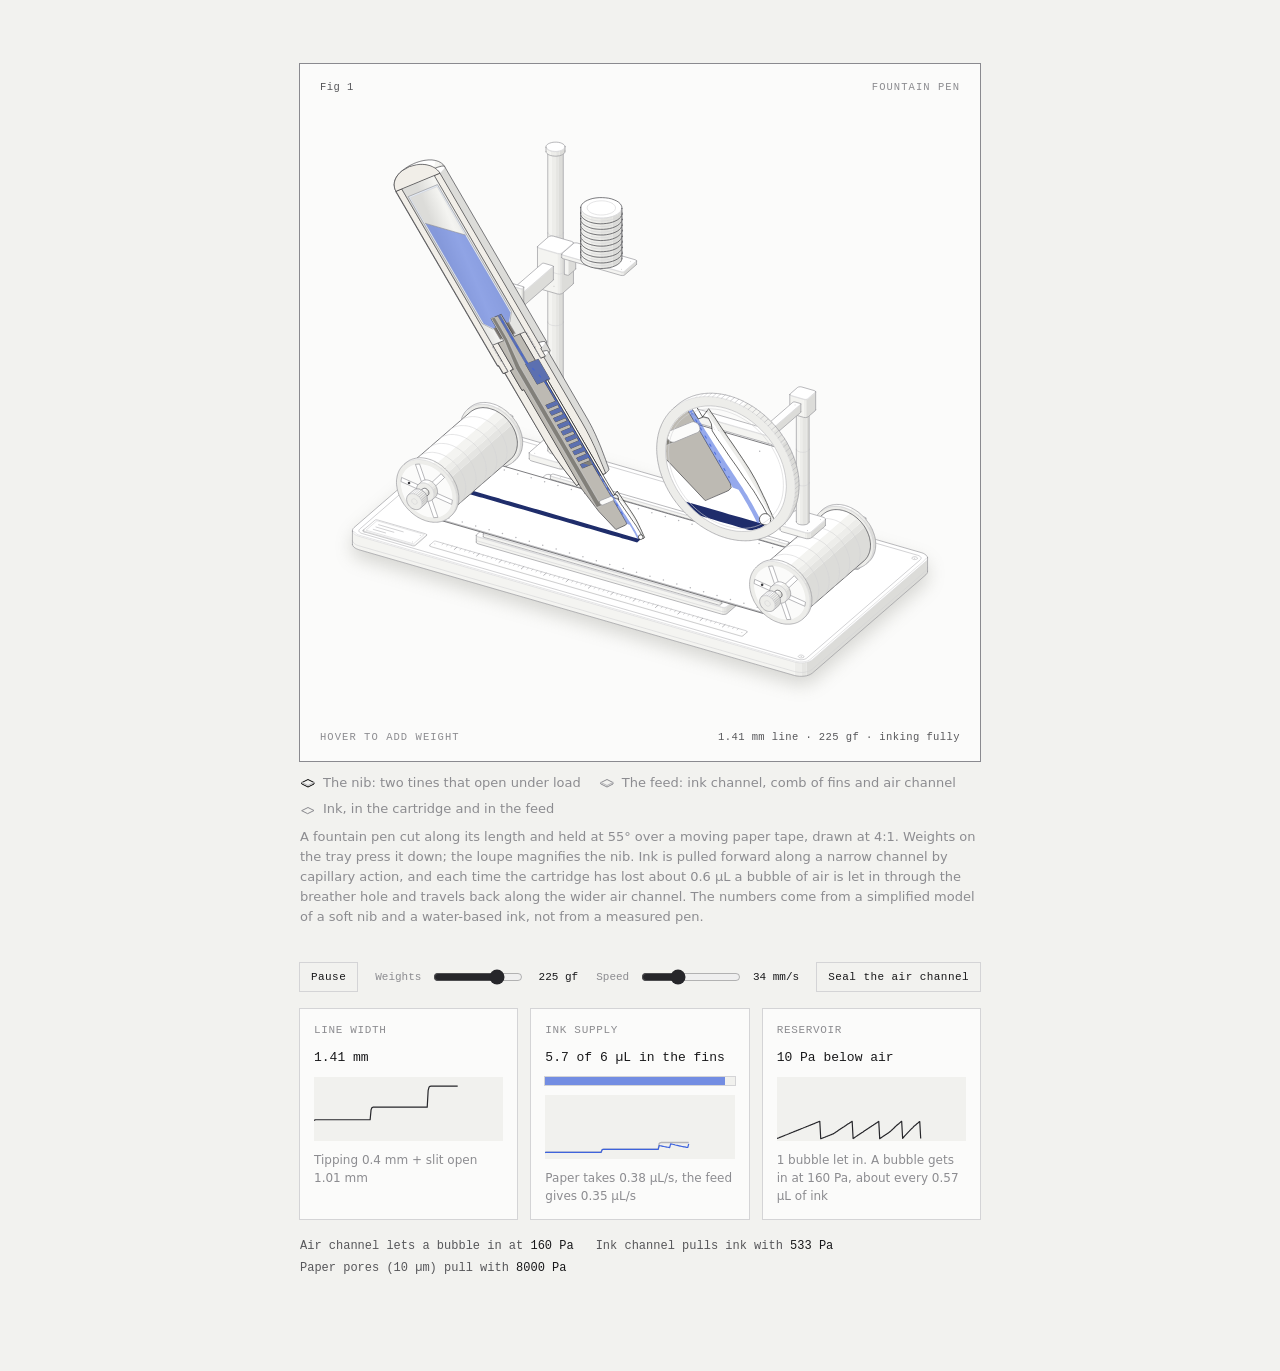
==== fountain-pen/index.html @ 14991c19 "Add fountain pen explainer A sectioned pen on a pen-testing rig: a tilted pen cut along its length w" ====
<!doctype html><html lang="en"><head><meta charset="utf-8"><meta name="viewport" content="width=device-width, initial-scale=1"><title>Fountain pen</title><style>
.iso{
  --anatomy-page:#0b0b0b;--anatomy-card:#131313;--anatomy-text:#a3a3a3;--anatomy-strong:#e6e6e6;--anatomy-muted:#6e6e6e;
  --anatomy-paper:#131313;--anatomy-face:#1b1b1b;--anatomy-top:#1c1c1c;
  --anatomy-shade-0:#0f0f0f;--anatomy-shade-1:#121212;--anatomy-shade-2:#151515;--anatomy-shade-3:#181818;
  --anatomy-lit-top:#262626;--anatomy-lit-shade:#1d1d1d;
  --anatomy-hi:#d4d4d4;--anatomy-mid:#6a6a6a;--anatomy-lo:#3e3e3e;--anatomy-faint:#2a2a2a;--anatomy-lit:#ffffff;
  --anatomy-halo:#050505;--anatomy-halo-opacity:.9;--anatomy-dot:#e6e6e6;
  --anatomy-red:#ff6b6b;--anatomy-green:#6be0a0;--anatomy-blue:#6b9bff;
  --anatomy-weight:.6px;--anatomy-ease:cubic-bezier(.32,.72,0,1);
  --anatomy-mono:ui-monospace,"SF Mono",Menlo,Consolas,monospace;
  --anatomy-lift:inset 0 1px 0 0 #ffffff0a,inset 0 0 0 1px #ffffff06,0 0 0 1px #00000026,0 1px 1px -.5px #00000014,0 3px 3px -1.5px #00000014,0 6px 6px -3px #00000014,0 12px 12px -6px #00000014;
}
.iso[data-theme="light"]{
  --anatomy-page:#f2f2ef;--anatomy-card:#fbfbfa;--anatomy-text:#57575a;--anatomy-strong:#18181a;--anatomy-muted:#8c8c90;
  --anatomy-paper:#fbfbfa;--anatomy-face:#ffffff;--anatomy-top:#ffffff;
  --anatomy-shade-0:#dcdcd9;--anatomy-shade-1:#e5e5e2;--anatomy-shade-2:#ededea;--anatomy-shade-3:#f4f4f1;
  --anatomy-lit-top:#ffffff;--anatomy-lit-shade:#eeeeeb;
  --anatomy-hi:#26262a;--anatomy-mid:#8a8a8f;--anatomy-lo:#b4b4b8;--anatomy-faint:#d4d4d6;--anatomy-lit:#000000;
  --anatomy-halo:#8a8a80;--anatomy-halo-opacity:.32;--anatomy-dot:#3a3a3e;
  --anatomy-red:#e5484d;--anatomy-green:#30a46c;--anatomy-blue:#3e63dd;
  --anatomy-lift:inset 0 1px 0 0 #ffffff,0 0 0 1px #0000000f,0 1px 1px -.5px #0000000a,0 3px 3px -1.5px #0000000a,0 6px 6px -3px #0000000a,0 12px 12px -6px #0000000a;
}
.iso-svg{display:block;width:100%;height:auto;overflow:visible}
.iso-svg path,.iso-svg circle{vector-effect:non-scaling-stroke}
.iso-fill{fill:var(--anatomy-paper);stroke:none}
.iso-solid[data-lit]>.iso-fill{fill:var(--anatomy-face)}
.iso-shade,.iso-top{stroke:none}
.iso-shade[data-shade="0"]{fill:var(--anatomy-shade-0)}
.iso-shade[data-shade="1"]{fill:var(--anatomy-shade-1)}
.iso-shade[data-shade="2"]{fill:var(--anatomy-shade-2)}
.iso-shade[data-shade="3"]{fill:var(--anatomy-shade-3)}
.iso-top{fill:var(--anatomy-top)}
.iso-solid[data-lit]>.iso-top{fill:var(--anatomy-lit-top)}
.iso-solid[data-lit]>.iso-shade{fill:var(--anatomy-lit-shade)}
.iso-solid[data-seamless]>.iso-shade,.iso-solid[data-seamless]>.iso-top{stroke-width:.4;stroke-linejoin:round}
.iso-solid[data-seamless]>.iso-shade[data-shade="0"]{stroke:var(--anatomy-shade-0)}
.iso-solid[data-seamless]>.iso-shade[data-shade="1"]{stroke:var(--anatomy-shade-1)}
.iso-solid[data-seamless]>.iso-shade[data-shade="2"]{stroke:var(--anatomy-shade-2)}
.iso-solid[data-seamless]>.iso-shade[data-shade="3"]{stroke:var(--anatomy-shade-3)}
.iso-solid[data-seamless]>.iso-top{stroke:var(--anatomy-top)}
.iso-solid[data-seamless][data-lit]>.iso-top{stroke:var(--anatomy-lit-top)}
.iso-solid[data-seamless][data-lit]>.iso-shade{stroke:var(--anatomy-lit-shade)}
.iso-solid[data-lit]>.iso-edge{stroke:var(--anatomy-lit)}
.iso-halo{fill:var(--anatomy-halo);stroke:none;filter:blur(9px);opacity:var(--anatomy-halo-opacity);transform:translateY(3px)}
.iso-line{fill:none;stroke:var(--anatomy-lo);stroke-width:var(--anatomy-weight);stroke-linecap:round;stroke-linejoin:round}
.iso-line[data-tone="hi"]{stroke:var(--anatomy-hi)}
.iso-line[data-tone="mid"]{stroke:var(--anatomy-mid)}
.iso-line[data-tone="lo"]{stroke:var(--anatomy-lo)}
.iso-line[data-tone="faint"]{stroke:var(--anatomy-faint)}
.iso-line[data-tone="lit"]{stroke:var(--anatomy-lit)}
.iso-line[data-tone="red"]{stroke:var(--anatomy-red)}
.iso-line[data-tone="green"]{stroke:var(--anatomy-green)}
.iso-line[data-tone="blue"]{stroke:var(--anatomy-blue)}
.iso-line[data-dotted]{stroke-dasharray:.01 3.5;stroke-width:1}
.iso-line[data-dashed]{stroke-dasharray:3 3}
.iso-line[data-flow]{stroke-dasharray:2 6}
.iso-wire-end{fill:var(--anatomy-paper);stroke:var(--anatomy-lo);stroke-width:var(--anatomy-weight)}
.iso-wire[data-tone="hi"] .iso-wire-end{stroke:var(--anatomy-hi)}
.iso-wire[data-tone="mid"] .iso-wire-end{stroke:var(--anatomy-mid)}
.iso-wire[data-tone="faint"] .iso-wire-end{stroke:var(--anatomy-faint)}
.iso-wire[data-tone="lit"] .iso-wire-end{stroke:var(--anatomy-lit)}
.iso-dots circle{fill:var(--anatomy-dot);stroke:none;opacity:.32}
.iso-dots[data-tone="hi"] circle{opacity:.85}
.iso-dots[data-tone="mid"] circle{opacity:.45}
.iso-dots[data-tone="lo"] circle{opacity:.22}
.iso-dots[data-tone="faint"] circle{opacity:.12}
.iso-face-text{fill:var(--anatomy-mid);font-family:var(--anatomy-mono);letter-spacing:.04em}
.iso-face-text[data-tone="hi"]{fill:var(--anatomy-hi)}
.iso-face-text[data-tone="lo"]{fill:var(--anatomy-lo)}
.iso-face-text[data-tone="faint"]{fill:var(--anatomy-faint)}
.tb-body{fill:var(--anatomy-shade-2);stroke:none}
.tb-shine{fill:var(--anatomy-top);stroke:none}
.tb-shade{fill:var(--anatomy-shade-0);stroke:none}
.tb-ring{fill:none;stroke:var(--anatomy-lo);stroke-width:.45;stroke-linecap:butt;stroke-linejoin:round}
.tb-ring[data-tone="mid"]{stroke:var(--anatomy-mid)}
.tb-ring[data-tone="faint"]{stroke:var(--anatomy-faint)}
.tb-ring[data-tone="hi"]{stroke:var(--anatomy-hi)}
@keyframes iso-flow{to{stroke-dashoffset:-32}}
@keyframes iso-pulse{0%,100%{opacity:.18}12%{opacity:1}40%{opacity:.18}}
.iso-line[data-flow]{animation:iso-flow 1600ms linear infinite}
.iso-dots circle[data-pulse]{animation:iso-pulse 1600ms steps(1,end) infinite;animation-delay:var(--pulse-at,0ms)}
.iso-figure{margin:32px 0 36px}
.iso-plate{position:relative;padding:52px 24px;border-radius:0;background:var(--anatomy-card);box-shadow:0 0 0 1px var(--anatomy-mid);--anatomy-paper:var(--anatomy-card)}
.iso-plate-corners{position:absolute;inset:18px 20px;pointer-events:none}
.iso-plate-corner{position:absolute;color:var(--anatomy-muted);font-family:var(--anatomy-mono);font-size:10.5px;line-height:1;letter-spacing:.04em;white-space:nowrap}
.iso-plate-corner[data-corner="fig"]{top:0;left:0;color:var(--anatomy-text)}
.iso-plate-corner[data-corner="title"]{top:0;right:0;text-transform:uppercase;letter-spacing:.1em}
.iso-plate-corner[data-corner="hint"]{bottom:0;left:0;text-transform:uppercase;letter-spacing:.1em}
.iso-plate-corner[data-corner="readout"]{right:0;bottom:0;color:var(--anatomy-text);font-variant-numeric:tabular-nums}
.iso-plate .iso-svg{margin:0 auto}
.iso-legend{display:grid;gap:8px;margin-top:12px;color:var(--anatomy-muted);font-size:13px;line-height:1.55}
.iso-keys{display:flex;flex-wrap:wrap;gap:6px 18px}
.iso-key{display:inline-flex;align-items:center;gap:7px}
.iso-swatch{width:16px;height:10px;flex:none;overflow:visible}
.iso-swatch path{fill:none;stroke:var(--anatomy-hi);stroke-width:1;vector-effect:non-scaling-stroke;stroke-linejoin:round;stroke-linecap:round}
.iso-swatch[data-mark="raised"] path,.iso-swatch[data-mark="flat"] path{stroke:var(--anatomy-mid)}
.iso-swatch[data-mark="lit"] path{stroke:var(--anatomy-lit)}
.iso-swatch[data-mark="dim"] path{stroke:var(--anatomy-lo)}
.iso-swatch[data-mark="dotted"] path{stroke-dasharray:.01 3;stroke-width:1.4}
.iso-swatch[data-mark="dashed"] path{stroke-dasharray:3 2.5}
.iso-swatch[data-mark="red"] path{stroke:var(--anatomy-red)}
.iso-swatch[data-mark="green"] path{stroke:var(--anatomy-green)}
.iso-swatch[data-mark="blue"] path{stroke:var(--anatomy-blue)}
.iso-swatch-crease{stroke:var(--anatomy-lo)!important}
@media (max-width:560px){.iso-plate{padding:48px 12px 70px}.iso-plate-corner[data-corner="hint"]{bottom:18px}}
@media (prefers-reduced-motion:reduce){.iso-line[data-flow],.iso-dots circle[data-pulse]{animation:none}}

*{box-sizing:border-box}
html{color-scheme:dark}
body[data-theme="light"]{color-scheme:light}
body{margin:0;background:var(--anatomy-page);color:var(--anatomy-text);font:14px/1.6 ui-sans-serif,system-ui,-apple-system,"Segoe UI",sans-serif;-webkit-font-smoothing:antialiased}
.iso-page{width:min(680px,100% - 32px);margin:64px auto 96px}
</style></head><body class="iso" data-theme="light"><script>(()=>{const mq=matchMedia("(prefers-color-scheme: dark)");const set=()=>{document.body.dataset.theme=mq.matches?"dark":"light";document.documentElement.style.colorScheme=mq.matches?"dark":"light";};set();mq.addEventListener("change",set);})()</script><main class="iso-page"><style>.iso{
  --fp-resin:#2b2b2e;--fp-feed:#3c3c40;--fp-nib:#1b1b1b;--fp-void:#09090a;--fp-cart:#222830;--fp-plug:#0d0d0e;
  --fp-ink:#6b9bff;--fp-trace:#c3d3ff;--fp-ink-a:.5;--fp-paper:#1d1d1f;--fp-chart-bg:#0d0d0e;
}
.iso[data-theme="light"]{
  --fp-resin:#f1eee8;--fp-feed:#bdbab3;--fp-nib:#ffffff;--fp-void:#82807a;--fp-cart:#e3eaf4;--fp-plug:#7a756e;
  --fp-ink:#3e63dd;--fp-trace:#1f2d6b;--fp-ink-a:.55;--fp-paper:#ffffff;--fp-chart-bg:#f1f1ee;
}
.fp-cut{stroke:none}
.fp-resin{fill:var(--fp-resin)}
.fp-feed{fill:var(--fp-feed)}
.fp-nib{fill:var(--fp-nib)}
.fp-void{fill:var(--fp-void)}
.fp-cart{fill:var(--fp-cart)}
.fp-plug{fill:var(--fp-plug)}
.fp-wall{fill:url(#fp-wall);stroke:none}
.fp-ink{fill:var(--fp-ink);fill-opacity:var(--fp-ink-a);stroke:none}
.fp-stage{outline:none;touch-action:pan-y}
.fp-stage:focus-visible{outline:1px solid var(--anatomy-muted);outline-offset:6px}
.fp-paper>.iso-fill{fill:var(--fp-paper)}
.fp-glass{fill:var(--anatomy-paper)}
.fp-tine{stroke:none}
.fp-tine[data-t="3"]{fill:var(--anatomy-lit-top)}
.fp-tine[data-t="2"]{fill:var(--anatomy-top)}
.fp-tine[data-t="1"]{fill:var(--anatomy-shade-2)}
.fp-tine[data-t="0"]{fill:var(--anatomy-shade-1)}
.fp-tip{fill:var(--fp-nib);stroke:var(--anatomy-lit);stroke-width:var(--anatomy-weight)}
.fp-bubble{fill:var(--anatomy-paper);stroke:var(--anatomy-mid);stroke-width:.6;transition:none}
.fp-flow{fill:none;stroke:var(--fp-ink);stroke-width:1.1;stroke-dasharray:2.4 7;stroke-linecap:round;stroke-linejoin:round;opacity:0}
.fp-trace{fill:var(--fp-trace);stroke:none}
.fp-hole{fill:none;stroke:var(--anatomy-lo);stroke-width:1.5;stroke-linecap:round}
.fp-spoke{fill:var(--anatomy-top);stroke:var(--anatomy-mid);stroke-width:.6;stroke-linejoin:round}
.fp-mark{fill:var(--anatomy-dot);stroke:none}

.fp-panel{margin:28px 0 0}
.fp-controls{display:flex;flex-wrap:wrap;gap:12px 18px;align-items:center;margin:0 0 18px}
.fp-btn{font:11px/1 var(--anatomy-mono);letter-spacing:.04em;color:var(--anatomy-strong);background:transparent;border:0;box-shadow:0 0 0 1px var(--anatomy-faint);padding:9px 11px 8px;cursor:pointer;transition:color .2s,box-shadow .2s}
.fp-btn:hover{box-shadow:0 0 0 1px var(--anatomy-mid)}
.fp-btn:focus-visible,.fp-slide input:focus-visible{outline:1px solid var(--anatomy-muted);outline-offset:2px}
.fp-btn[aria-pressed="true"][data-vent]{box-shadow:0 0 0 1px var(--anatomy-hi)}
.fp-slide{display:flex;align-items:center;gap:10px;flex:1 1 190px;min-width:0;font:11px var(--anatomy-mono);color:var(--anatomy-muted)}
.fp-slide input{flex:1;min-width:0;accent-color:var(--anatomy-hi)}
.fp-slide b{min-width:6.5ch;font-weight:500;color:var(--anatomy-strong);text-align:right;font-variant-numeric:tabular-nums}
.fp-cards{display:grid;grid-template-columns:repeat(auto-fit,minmax(190px,1fr));gap:14px}
.fp-card{margin:0;background:var(--anatomy-card);box-shadow:0 0 0 1px var(--anatomy-faint);padding:14px;display:grid;gap:10px;align-content:start;min-width:0}
.fp-card figcaption{font:11px/1.4 var(--anatomy-mono);letter-spacing:.06em;text-transform:uppercase;color:var(--anatomy-muted)}
.fp-big{margin:0;font:13px/1.4 var(--anatomy-mono);color:var(--anatomy-strong);font-variant-numeric:tabular-nums}
.fp-chart{display:block;width:100%;height:64px;background:var(--fp-chart-bg)}
.fp-chart polyline{fill:none;stroke:var(--anatomy-hi);stroke-width:1.2;vector-effect:non-scaling-stroke;stroke-linejoin:round}
.fp-chart .fp-demand{stroke:var(--anatomy-lo);stroke-width:1.4}
.fp-chart .fp-supply{stroke:var(--fp-ink)}
.fp-bar{height:8px;background:var(--fp-chart-bg);box-shadow:0 0 0 1px var(--anatomy-faint)}
.fp-bar i{display:block;height:100%;width:100%;background:var(--fp-ink);opacity:.7}
.fp-note{margin:0;font-size:12px;line-height:1.5;color:var(--anatomy-muted)}
.fp-scale{list-style:none;display:flex;flex-wrap:wrap;gap:8px 22px;padding:0;margin:20px 0 0;font:12px var(--anatomy-mono);color:var(--anatomy-text)}
.fp-scale b{font-weight:500;color:var(--anatomy-strong)}
@media (prefers-reduced-motion:reduce){.fp-btn{transition:none}}
@media (max-width:560px){.iso-plate{overflow:hidden}}
</style><figure class="iso-figure"><div class="iso-plate"><div class="iso-plate-corners" aria-hidden="true"><span class="iso-plate-corner" data-corner="fig">Fig 1</span><span class="iso-plate-corner" data-corner="title">Fountain pen</span><span class="iso-plate-corner" data-corner="hint">Hover to add weight</span><span class="iso-plate-corner" data-corner="readout" data-readout></span></div><div class="fp-stage" tabindex="0" role="group" aria-label="Fountain pen test rig: arrow keys add or remove weights, V seals the air channel, space pauses"><svg xmlns="http://www.w3.org/2000/svg" class="iso-svg" viewBox="0 0 640 600" role="img" aria-label="A fountain pen cut along its length, tilted over a moving paper tape on a test rig. A stack of weights presses the pen down, a loupe magnifies the nib, and the cut shows the feed, the comb of fins, the air channel and the cartridge."><path class="iso-halo" d="M28.8 426L28.9 424.7L29.5 423.5L30.5 422.3L145.5 322.7L147 321.7L148.9 320.8L151.1 320.2L153.5 319.7L156 319.5L158.5 319.5L161 319.8L163.4 320.4L604.7 447.8L606.8 448.5L608.5 449.4L609.9 450.5L610.8 451.7L611.2 453L611.2 466.6L611.1 467.8L610.5 469.1L609.5 470.3L494.5 569.8L493 570.9L491.1 571.8L488.9 572.4L486.5 572.9L484 573.1L481.5 573L479 572.8L476.6 572.2L35.3 444.8L33.2 444.1L31.5 443.1L30.1 442.1L29.2 440.9L28.8 439.6Z"/><g class="iso-solid"><path class="iso-fill" d="M154.4 349.9L154.8 348.9L155.6 348L156.8 347.2L158.4 346.5L160.2 346L162.2 345.8L164.2 345.7L166.2 345.9L168.1 346.3L169.8 346.9L171.1 347.7L172 348.6L172.6 349.6L172.6 350.6L172.6 352.4L172.3 353.4L171.5 354.4L170.2 355.2L168.7 355.9L166.9 356.3L164.9 356.6L162.8 356.6L160.8 356.5L159 356L157.3 355.4L156 354.7L155 353.8L154.5 352.8L154.4 351.7Z"/><path class="iso-shade" data-shade="0" d="M171.5 354.4L170.2 355.2L170.2 353.4L171.5 352.6ZM170.2 355.2L168.7 355.9L168.7 354.1L170.2 353.4ZM172.6 352.4L172.3 353.4L172.3 351.6L172.6 350.6ZM172.3 353.4L171.5 354.4L171.5 352.6L172.3 351.6Z"/><path class="iso-shade" data-shade="1" d="M168.7 355.9L166.9 356.3L166.9 354.5L168.7 354.1ZM166.9 356.3L164.9 356.6L164.9 354.8L166.9 354.5ZM164.9 356.6L162.8 356.6L162.8 354.8L164.9 354.8Z"/><path class="iso-shade" data-shade="2" d="M162.8 356.6L160.8 356.5L160.8 354.6L162.8 354.8ZM160.8 356.5L159 356L159 354.2L160.8 354.6Z"/><path class="iso-shade" data-shade="3" d="M159 356L157.3 355.4L157.3 353.6L159 354.2ZM157.3 355.4L156 354.7L156 352.9L157.3 353.6ZM156 354.7L155 353.8L155 351.9L156 352.9ZM155 353.8L154.5 352.8L154.5 351L155 351.9ZM154.5 352.8L154.4 351.7L154.4 349.9L154.5 351Z"/><path class="iso-top" d="M171.5 352.6L170.2 353.4L168.7 354.1L166.9 354.5L164.9 354.8L162.8 354.8L160.8 354.6L159 354.2L157.3 353.6L156 352.9L155 351.9L154.5 351L154.4 349.9L154.8 348.9L155.6 348L156.8 347.2L158.4 346.5L160.2 346L162.2 345.8L164.2 345.7L166.2 345.9L168.1 346.3L169.8 346.9L171.1 347.7L172 348.6L172.6 349.6L172.6 350.6L172.3 351.6Z"/><path class="iso-line iso-crease" data-tone="faint" d="M172.6 350.6L172.3 351.6L171.5 352.6L170.2 353.4L168.7 354.1L166.9 354.5L164.9 354.8L162.8 354.8L160.8 354.6L159 354.2L157.3 353.6L156 352.9L155 351.9L154.5 351L154.4 349.9"/><path class="iso-line iso-edge" data-tone="lo" d="M154.4 349.9L154.8 348.9L155.6 348L156.8 347.2L158.4 346.5L160.2 346L162.2 345.8L164.2 345.7L166.2 345.9L168.1 346.3L169.8 346.9L171.1 347.7L172 348.6L172.6 349.6L172.6 350.6M172.6 352.4L172.3 353.4L171.5 354.4L170.2 355.2L168.7 355.9L166.9 356.3L164.9 356.6L162.8 356.6L160.8 356.5L159 356L157.3 355.4L156 354.7L155 353.8L154.5 352.8L154.4 351.7M154.4 349.9L154.4 351.7M172.6 350.6L172.6 352.4"/></g><g class="iso-solid"><path class="iso-fill" d="M156.5 346.2L156.8 345.4L157.4 344.7L158.4 344L159.6 343.5L161 343.1L162.5 342.9L164.1 342.9L165.6 343.1L167.1 343.4L168.3 343.8L169.4 344.4L170.1 345.1L170.5 345.9L170.6 346.7L170.6 350.5L170.3 351.3L169.6 352L168.7 352.7L167.5 353.2L166.1 353.6L164.6 353.8L163 353.8L161.4 353.6L160 353.3L158.7 352.9L157.7 352.3L157 351.6L156.6 350.8L156.5 350Z"/><path class="iso-shade" data-shade="0" d="M169.6 352L168.7 352.7L168.7 348.8L169.6 348.2ZM168.7 352.7L167.5 353.2L167.5 349.3L168.7 348.8ZM170.6 350.5L170.3 351.3L170.3 347.5L170.6 346.7ZM170.3 351.3L169.6 352L169.6 348.2L170.3 347.5Z"/><path class="iso-shade" data-shade="1" d="M167.5 353.2L166.1 353.6L166.1 349.7L167.5 349.3ZM166.1 353.6L164.6 353.8L164.6 349.9L166.1 349.7ZM164.6 353.8L163 353.8L163 349.9L164.6 349.9Z"/><path class="iso-shade" data-shade="2" d="M163 353.8L161.4 353.6L161.4 349.8L163 349.9ZM161.4 353.6L160 353.3L160 349.5L161.4 349.8Z"/><path class="iso-shade" data-shade="3" d="M160 353.3L158.7 352.9L158.7 349L160 349.5ZM158.7 352.9L157.7 352.3L157.7 348.4L158.7 349ZM157.7 352.3L157 351.6L157 347.7L157.7 348.4ZM157 351.6L156.6 350.8L156.6 347L157 347.7ZM156.6 350.8L156.5 350L156.5 346.2L156.6 347Z"/><path class="iso-top" d="M169.6 348.2L168.7 348.8L167.5 349.3L166.1 349.7L164.6 349.9L163 349.9L161.4 349.8L160 349.5L158.7 349L157.7 348.4L157 347.7L156.6 347L156.5 346.2L156.8 345.4L157.4 344.7L158.4 344L159.6 343.5L161 343.1L162.5 342.9L164.1 342.9L165.6 343.1L167.1 343.4L168.3 343.8L169.4 344.4L170.1 345.1L170.5 345.9L170.6 346.7L170.3 347.5Z"/><path class="iso-line iso-crease" data-tone="faint" d="M170.6 346.7L170.3 347.5L169.6 348.2L168.7 348.8L167.5 349.3L166.1 349.7L164.6 349.9L163 349.9L161.4 349.8L160 349.5L158.7 349L157.7 348.4L157 347.7L156.6 347L156.5 346.2"/><path class="iso-line iso-edge" data-tone="mid" d="M156.5 346.2L156.8 345.4L157.4 344.7L158.4 344L159.6 343.5L161 343.1L162.5 342.9L164.1 342.9L165.6 343.1L167.1 343.4L168.3 343.8L169.4 344.4L170.1 345.1L170.5 345.9L170.6 346.7M170.6 350.5L170.3 351.3L169.6 352L168.7 352.7L167.5 353.2L166.1 353.6L164.6 353.8L163 353.8L161.4 353.6L160 353.3L158.7 352.9L157.7 352.3L157 351.6L156.6 350.8L156.5 350M156.5 346.2L156.5 350M170.6 346.7L170.6 350.5"/></g><g class="iso-solid"><path class="iso-fill" d="M57.7 433.7L58.1 432.7L58.9 431.7L60.1 430.9L61.7 430.2L63.5 429.8L65.5 429.5L67.5 429.5L69.5 429.6L71.4 430.1L73.1 430.7L74.4 431.4L75.4 432.3L75.9 433.3L76 434.4L76 436.2L75.6 437.2L74.8 438.1L73.5 438.9L72 439.6L70.2 440.1L68.2 440.3L66.2 440.4L64.1 440.2L62.3 439.8L60.6 439.2L59.3 438.4L58.3 437.5L57.8 436.5L57.7 435.5Z"/><path class="iso-shade" data-shade="0" d="M74.8 438.1L73.5 438.9L73.5 437.1L74.8 436.3ZM73.5 438.9L72 439.6L72 437.8L73.5 437.1ZM76 436.2L75.6 437.2L75.6 435.4L76 434.4ZM75.6 437.2L74.8 438.1L74.8 436.3L75.6 435.4Z"/><path class="iso-shade" data-shade="1" d="M72 439.6L70.2 440.1L70.2 438.3L72 437.8ZM70.2 440.1L68.2 440.3L68.2 438.5L70.2 438.3ZM68.2 440.3L66.2 440.4L66.2 438.6L68.2 438.5Z"/><path class="iso-shade" data-shade="2" d="M66.2 440.4L64.1 440.2L64.1 438.4L66.2 438.6ZM64.1 440.2L62.3 439.8L62.3 438L64.1 438.4Z"/><path class="iso-shade" data-shade="3" d="M62.3 439.8L60.6 439.2L60.6 437.4L62.3 438ZM60.6 439.2L59.3 438.4L59.3 436.6L60.6 437.4ZM59.3 438.4L58.3 437.5L58.3 435.7L59.3 436.6ZM58.3 437.5L57.8 436.5L57.8 434.7L58.3 435.7ZM57.8 436.5L57.7 435.5L57.7 433.7L57.8 434.7Z"/><path class="iso-top" d="M74.8 436.3L73.5 437.1L72 437.8L70.2 438.3L68.2 438.5L66.2 438.6L64.1 438.4L62.3 438L60.6 437.4L59.3 436.6L58.3 435.7L57.8 434.7L57.7 433.7L58.1 432.7L58.9 431.7L60.1 430.9L61.7 430.2L63.5 429.8L65.5 429.5L67.5 429.5L69.5 429.6L71.4 430.1L73.1 430.7L74.4 431.4L75.4 432.3L75.9 433.3L76 434.4L75.6 435.4Z"/><path class="iso-line iso-crease" data-tone="faint" d="M76 434.4L75.6 435.4L74.8 436.3L73.5 437.1L72 437.8L70.2 438.3L68.2 438.5L66.2 438.6L64.1 438.4L62.3 438L60.6 437.4L59.3 436.6L58.3 435.7L57.8 434.7L57.7 433.7"/><path class="iso-line iso-edge" data-tone="lo" d="M57.7 433.7L58.1 432.7L58.9 431.7L60.1 430.9L61.7 430.2L63.5 429.8L65.5 429.5L67.5 429.5L69.5 429.6L71.4 430.1L73.1 430.7L74.4 431.4L75.4 432.3L75.9 433.3L76 434.4M76 436.2L75.6 437.2L74.8 438.1L73.5 438.9L72 439.6L70.2 440.1L68.2 440.3L66.2 440.4L64.1 440.2L62.3 439.8L60.6 439.2L59.3 438.4L58.3 437.5L57.8 436.5L57.7 435.5M57.7 433.7L57.7 435.5M76 434.4L76 436.2"/></g><g class="iso-solid"><path class="iso-fill" d="M59.8 429.9L60.1 429.1L60.7 428.4L61.7 427.8L62.9 427.3L64.3 426.9L65.8 426.7L67.4 426.6L68.9 426.8L70.4 427.1L71.6 427.6L72.7 428.2L73.4 428.9L73.8 429.6L73.9 430.4L73.9 434.3L73.6 435.1L72.9 435.8L72 436.4L70.8 436.9L69.4 437.3L67.9 437.5L66.3 437.5L64.8 437.4L63.3 437.1L62 436.6L61 436L60.3 435.3L59.9 434.5L59.8 433.7Z"/><path class="iso-shade" data-shade="0" d="M72.9 435.8L72 436.4L72 432.6L72.9 431.9ZM72 436.4L70.8 436.9L70.8 433.1L72 432.6ZM73.9 434.3L73.6 435.1L73.6 431.2L73.9 430.4ZM73.6 435.1L72.9 435.8L72.9 431.9L73.6 431.2Z"/><path class="iso-shade" data-shade="1" d="M70.8 436.9L69.4 437.3L69.4 433.4L70.8 433.1ZM69.4 437.3L67.9 437.5L67.9 433.7L69.4 433.4ZM67.9 437.5L66.3 437.5L66.3 433.7L67.9 433.7Z"/><path class="iso-shade" data-shade="2" d="M66.3 437.5L64.8 437.4L64.8 433.5L66.3 433.7ZM64.8 437.4L63.3 437.1L63.3 433.2L64.8 433.5Z"/><path class="iso-shade" data-shade="3" d="M63.3 437.1L62 436.6L62 432.8L63.3 433.2ZM62 436.6L61 436L61 432.2L62 432.8ZM61 436L60.3 435.3L60.3 431.5L61 432.2ZM60.3 435.3L59.9 434.5L59.9 430.7L60.3 431.5ZM59.9 434.5L59.8 433.7L59.8 429.9L59.9 430.7Z"/><path class="iso-top" d="M72.9 431.9L72 432.6L70.8 433.1L69.4 433.4L67.9 433.7L66.3 433.7L64.8 433.5L63.3 433.2L62 432.8L61 432.2L60.3 431.5L59.9 430.7L59.8 429.9L60.1 429.1L60.7 428.4L61.7 427.8L62.9 427.3L64.3 426.9L65.8 426.7L67.4 426.6L68.9 426.8L70.4 427.1L71.6 427.6L72.7 428.2L73.4 428.9L73.8 429.6L73.9 430.4L73.6 431.2Z"/><path class="iso-line iso-crease" data-tone="faint" d="M73.9 430.4L73.6 431.2L72.9 431.9L72 432.6L70.8 433.1L69.4 433.4L67.9 433.7L66.3 433.7L64.8 433.5L63.3 433.2L62 432.8L61 432.2L60.3 431.5L59.9 430.7L59.8 429.9"/><path class="iso-line iso-edge" data-tone="mid" d="M59.8 429.9L60.1 429.1L60.7 428.4L61.7 427.8L62.9 427.3L64.3 426.9L65.8 426.7L67.4 426.6L68.9 426.8L70.4 427.1L71.6 427.6L72.7 428.2L73.4 428.9L73.8 429.6L73.9 430.4M73.9 434.3L73.6 435.1L72.9 435.8L72 436.4L70.8 436.9L69.4 437.3L67.9 437.5L66.3 437.5L64.8 437.4L63.3 437.1L62 436.6L61 436L60.3 435.3L59.9 434.5L59.8 433.7M59.8 429.9L59.8 433.7M73.9 430.4L73.9 434.3"/></g><g class="iso-solid"><path class="iso-fill" d="M564 468.2L564.4 467.2L565.2 466.2L566.5 465.4L568 464.7L569.8 464.3L571.8 464L573.8 464L575.9 464.2L577.7 464.6L579.4 465.2L580.7 466L581.7 466.9L582.2 467.8L582.3 468.9L582.3 470.7L581.9 471.7L581.1 472.6L579.9 473.4L578.3 474.1L576.5 474.6L574.5 474.9L572.5 474.9L570.5 474.7L568.6 474.3L566.9 473.7L565.6 472.9L564.6 472L564.1 471L564 470Z"/><path class="iso-shade" data-shade="0" d="M581.1 472.6L579.9 473.4L579.9 471.6L581.1 470.8ZM579.9 473.4L578.3 474.1L578.3 472.3L579.9 471.6ZM582.3 470.7L581.9 471.7L581.9 469.9L582.3 468.9ZM581.9 471.7L581.1 472.6L581.1 470.8L581.9 469.9Z"/><path class="iso-shade" data-shade="1" d="M578.3 474.1L576.5 474.6L576.5 472.8L578.3 472.3ZM576.5 474.6L574.5 474.9L574.5 473L576.5 472.8ZM574.5 474.9L572.5 474.9L572.5 473.1L574.5 473Z"/><path class="iso-shade" data-shade="2" d="M572.5 474.9L570.5 474.7L570.5 472.9L572.5 473.1ZM570.5 474.7L568.6 474.3L568.6 472.5L570.5 472.9Z"/><path class="iso-shade" data-shade="3" d="M568.6 474.3L566.9 473.7L566.9 471.9L568.6 472.5ZM566.9 473.7L565.6 472.9L565.6 471.1L566.9 471.9ZM565.6 472.9L564.6 472L564.6 470.2L565.6 471.1ZM564.6 472L564.1 471L564.1 469.2L564.6 470.2ZM564.1 471L564 470L564 468.2L564.1 469.2Z"/><path class="iso-top" d="M581.1 470.8L579.9 471.6L578.3 472.3L576.5 472.8L574.5 473L572.5 473.1L570.5 472.9L568.6 472.5L566.9 471.9L565.6 471.1L564.6 470.2L564.1 469.2L564 468.2L564.4 467.2L565.2 466.2L566.5 465.4L568 464.7L569.8 464.3L571.8 464L573.8 464L575.9 464.2L577.7 464.6L579.4 465.2L580.7 466L581.7 466.9L582.2 467.8L582.3 468.9L581.9 469.9Z"/><path class="iso-line iso-crease" data-tone="faint" d="M582.3 468.9L581.9 469.9L581.1 470.8L579.9 471.6L578.3 472.3L576.5 472.8L574.5 473L572.5 473.1L570.5 472.9L568.6 472.5L566.9 471.9L565.6 471.1L564.6 470.2L564.1 469.2L564 468.2"/><path class="iso-line iso-edge" data-tone="lo" d="M564 468.2L564.4 467.2L565.2 466.2L566.5 465.4L568 464.7L569.8 464.3L571.8 464L573.8 464L575.9 464.2L577.7 464.6L579.4 465.2L580.7 466L581.7 466.9L582.2 467.8L582.3 468.9M582.3 470.7L581.9 471.7L581.1 472.6L579.9 473.4L578.3 474.1L576.5 474.6L574.5 474.9L572.5 474.9L570.5 474.7L568.6 474.3L566.9 473.7L565.6 472.9L564.6 472L564.1 471L564 470M564 468.2L564 470M582.3 468.9L582.3 470.7"/></g><g class="iso-solid"><path class="iso-fill" d="M566.1 464.4L566.4 463.6L567.1 462.9L568 462.3L569.2 461.8L570.6 461.4L572.1 461.2L573.7 461.2L575.2 461.3L576.7 461.6L578 462.1L579 462.7L579.7 463.4L580.1 464.2L580.2 464.9L580.2 468.8L579.9 469.6L579.3 470.3L578.3 470.9L577.1 471.4L575.7 471.8L574.2 472L572.6 472L571.1 471.9L569.6 471.6L568.4 471.1L567.3 470.5L566.6 469.8L566.2 469.1L566.1 468.3Z"/><path class="iso-shade" data-shade="0" d="M579.3 470.3L578.3 470.9L578.3 467.1L579.3 466.4ZM578.3 470.9L577.1 471.4L577.1 467.6L578.3 467.1ZM580.2 468.8L579.9 469.6L579.9 465.7L580.2 464.9ZM579.9 469.6L579.3 470.3L579.3 466.4L579.9 465.7Z"/><path class="iso-shade" data-shade="1" d="M577.1 471.4L575.7 471.8L575.7 468L577.1 467.6ZM575.7 471.8L574.2 472L574.2 468.2L575.7 468ZM574.2 472L572.6 472L572.6 468.2L574.2 468.2Z"/><path class="iso-shade" data-shade="2" d="M572.6 472L571.1 471.9L571.1 468.1L572.6 468.2ZM571.1 471.9L569.6 471.6L569.6 467.7L571.1 468.1Z"/><path class="iso-shade" data-shade="3" d="M569.6 471.6L568.4 471.1L568.4 467.3L569.6 467.7ZM568.4 471.1L567.3 470.5L567.3 466.7L568.4 467.3ZM567.3 470.5L566.6 469.8L566.6 466L567.3 466.7ZM566.6 469.8L566.2 469.1L566.2 465.2L566.6 466ZM566.2 469.1L566.1 468.3L566.1 464.4L566.2 465.2Z"/><path class="iso-top" d="M579.3 466.4L578.3 467.1L577.1 467.6L575.7 468L574.2 468.2L572.6 468.2L571.1 468.1L569.6 467.7L568.4 467.3L567.3 466.7L566.6 466L566.2 465.2L566.1 464.4L566.4 463.6L567.1 462.9L568 462.3L569.2 461.8L570.6 461.4L572.1 461.2L573.7 461.2L575.2 461.3L576.7 461.6L578 462.1L579 462.7L579.7 463.4L580.1 464.2L580.2 464.9L579.9 465.7Z"/><path class="iso-line iso-crease" data-tone="faint" d="M580.2 464.9L579.9 465.7L579.3 466.4L578.3 467.1L577.1 467.6L575.7 468L574.2 468.2L572.6 468.2L571.1 468.1L569.6 467.7L568.4 467.3L567.3 466.7L566.6 466L566.2 465.2L566.1 464.4"/><path class="iso-line iso-edge" data-tone="mid" d="M566.1 464.4L566.4 463.6L567.1 462.9L568 462.3L569.2 461.8L570.6 461.4L572.1 461.2L573.7 461.2L575.2 461.3L576.7 461.6L578 462.1L579 462.7L579.7 463.4L580.1 464.2L580.2 464.9M580.2 468.8L579.9 469.6L579.3 470.3L578.3 470.9L577.1 471.4L575.7 471.8L574.2 472L572.6 472L571.1 471.9L569.6 471.6L568.4 471.1L567.3 470.5L566.6 469.8L566.2 469.1L566.1 468.3M566.1 464.4L566.1 468.3M580.2 464.9L580.2 468.8"/></g><g class="iso-solid"><path class="iso-fill" d="M467.4 551.9L467.7 550.9L468.5 550L469.8 549.2L471.3 548.5L473.1 548L475.1 547.7L477.2 547.7L479.2 547.9L481 548.3L482.7 548.9L484 549.7L485 550.6L485.5 551.6L485.6 552.6L485.6 554.4L485.2 555.4L484.4 556.4L483.2 557.2L481.6 557.9L479.8 558.3L477.8 558.6L475.8 558.6L473.8 558.4L471.9 558L470.2 557.4L468.9 556.7L468 555.7L467.4 554.8L467.4 553.7Z"/><path class="iso-shade" data-shade="0" d="M484.4 556.4L483.2 557.2L483.2 555.4L484.4 554.6ZM483.2 557.2L481.6 557.9L481.6 556L483.2 555.4ZM485.6 554.4L485.2 555.4L485.2 553.6L485.6 552.6ZM485.2 555.4L484.4 556.4L484.4 554.6L485.2 553.6Z"/><path class="iso-shade" data-shade="1" d="M481.6 557.9L479.8 558.3L479.8 556.5L481.6 556ZM479.8 558.3L477.8 558.6L477.8 556.8L479.8 556.5ZM477.8 558.6L475.8 558.6L475.8 556.8L477.8 556.8Z"/><path class="iso-shade" data-shade="2" d="M475.8 558.6L473.8 558.4L473.8 556.6L475.8 556.8ZM473.8 558.4L471.9 558L471.9 556.2L473.8 556.6Z"/><path class="iso-shade" data-shade="3" d="M471.9 558L470.2 557.4L470.2 555.6L471.9 556.2ZM470.2 557.4L468.9 556.7L468.9 554.8L470.2 555.6ZM468.9 556.7L468 555.7L468 553.9L468.9 554.8ZM468 555.7L467.4 554.8L467.4 552.9L468 553.9ZM467.4 554.8L467.4 553.7L467.4 551.9L467.4 552.9Z"/><path class="iso-top" d="M484.4 554.6L483.2 555.4L481.6 556L479.8 556.5L477.8 556.8L475.8 556.8L473.8 556.6L471.9 556.2L470.2 555.6L468.9 554.8L468 553.9L467.4 552.9L467.4 551.9L467.7 550.9L468.5 550L469.8 549.2L471.3 548.5L473.1 548L475.1 547.7L477.2 547.7L479.2 547.9L481 548.3L482.7 548.9L484 549.7L485 550.6L485.5 551.6L485.6 552.6L485.2 553.6Z"/><path class="iso-line iso-crease" data-tone="faint" d="M485.6 552.6L485.2 553.6L484.4 554.6L483.2 555.4L481.6 556L479.8 556.5L477.8 556.8L475.8 556.8L473.8 556.6L471.9 556.2L470.2 555.6L468.9 554.8L468 553.9L467.4 552.9L467.4 551.9"/><path class="iso-line iso-edge" data-tone="lo" d="M467.4 551.9L467.7 550.9L468.5 550L469.8 549.2L471.3 548.5L473.1 548L475.1 547.7L477.2 547.7L479.2 547.9L481 548.3L482.7 548.9L484 549.7L485 550.6L485.5 551.6L485.6 552.6M485.6 554.4L485.2 555.4L484.4 556.4L483.2 557.2L481.6 557.9L479.8 558.3L477.8 558.6L475.8 558.6L473.8 558.4L471.9 558L470.2 557.4L468.9 556.7L468 555.7L467.4 554.8L467.4 553.7M467.4 551.9L467.4 553.7M485.6 552.6L485.6 554.4"/></g><g class="iso-solid"><path class="iso-fill" d="M469.4 548.2L469.7 547.4L470.4 546.7L471.3 546L472.5 545.5L473.9 545.1L475.4 544.9L477 544.9L478.6 545L480 545.4L481.3 545.8L482.3 546.4L483 547.1L483.4 547.9L483.5 548.7L483.5 552.5L483.2 553.3L482.6 554L481.6 554.7L480.4 555.2L479 555.5L477.5 555.8L475.9 555.8L474.4 555.6L472.9 555.3L471.7 554.9L470.6 554.3L469.9 553.6L469.5 552.8L469.4 552Z"/><path class="iso-shade" data-shade="0" d="M482.6 554L481.6 554.7L481.6 550.8L482.6 550.2ZM481.6 554.7L480.4 555.2L480.4 551.3L481.6 550.8ZM483.5 552.5L483.2 553.3L483.2 549.5L483.5 548.7ZM483.2 553.3L482.6 554L482.6 550.2L483.2 549.5Z"/><path class="iso-shade" data-shade="1" d="M480.4 555.2L479 555.5L479 551.7L480.4 551.3ZM479 555.5L477.5 555.8L477.5 551.9L479 551.7ZM477.5 555.8L475.9 555.8L475.9 551.9L477.5 551.9Z"/><path class="iso-shade" data-shade="2" d="M475.9 555.8L474.4 555.6L474.4 551.8L475.9 551.9ZM474.4 555.6L472.9 555.3L472.9 551.5L474.4 551.8Z"/><path class="iso-shade" data-shade="3" d="M472.9 555.3L471.7 554.9L471.7 551L472.9 551.5ZM471.7 554.9L470.6 554.3L470.6 550.4L471.7 551ZM470.6 554.3L469.9 553.6L469.9 549.7L470.6 550.4ZM469.9 553.6L469.5 552.8L469.5 548.9L469.9 549.7ZM469.5 552.8L469.4 552L469.4 548.2L469.5 548.9Z"/><path class="iso-top" d="M482.6 550.2L481.6 550.8L480.4 551.3L479 551.7L477.5 551.9L475.9 551.9L474.4 551.8L472.9 551.5L471.7 551L470.6 550.4L469.9 549.7L469.5 548.9L469.4 548.2L469.7 547.4L470.4 546.7L471.3 546L472.5 545.5L473.9 545.1L475.4 544.9L477 544.9L478.6 545L480 545.4L481.3 545.8L482.3 546.4L483 547.1L483.4 547.9L483.5 548.7L483.2 549.5Z"/><path class="iso-line iso-crease" data-tone="faint" d="M483.5 548.7L483.2 549.5L482.6 550.2L481.6 550.8L480.4 551.3L479 551.7L477.5 551.9L475.9 551.9L474.4 551.8L472.9 551.5L471.7 551L470.6 550.4L469.9 549.7L469.5 548.9L469.4 548.2"/><path class="iso-line iso-edge" data-tone="mid" d="M469.4 548.2L469.7 547.4L470.4 546.7L471.3 546L472.5 545.5L473.9 545.1L475.4 544.9L477 544.9L478.6 545L480 545.4L481.3 545.8L482.3 546.4L483 547.1L483.4 547.9L483.5 548.7M483.5 552.5L483.2 553.3L482.6 554L481.6 554.7L480.4 555.2L479 555.5L477.5 555.8L475.9 555.8L474.4 555.6L472.9 555.3L471.7 554.9L470.6 554.3L469.9 553.6L469.5 552.8L469.4 552M469.4 548.2L469.4 552M483.5 548.7L483.5 552.5"/></g><g class="iso-solid"><path class="iso-fill" d="M28.8 420.4L28.9 419.1L29.5 417.8L30.5 416.7L145.5 317.1L147 316L148.9 315.2L151.1 314.5L153.5 314L156 313.8L158.5 313.9L161 314.2L163.4 314.7L604.7 442.1L606.8 442.8L608.5 443.8L609.9 444.9L610.8 446.1L611.2 447.3L611.2 460.9L611.1 462.2L610.5 463.4L609.5 464.6L494.5 564.2L493 565.2L491.1 566.1L488.9 566.8L486.5 567.2L484 567.4L481.5 567.4L479 567.1L476.6 566.6L35.3 439.2L33.2 438.4L31.5 437.5L30.1 436.4L29.2 435.2L28.8 433.9Z"/><path class="iso-shade" data-shade="0" d="M611.2 460.9L611.1 462.2L611.1 448.6L611.2 447.3ZM611.1 462.2L610.5 463.4L610.5 449.9L611.1 448.6ZM610.5 463.4L609.5 464.6L609.5 451L610.5 449.9ZM609.5 464.6L494.5 564.2L494.5 550.6L609.5 451ZM494.5 564.2L493 565.2L493 551.6L494.5 550.6ZM493 565.2L491.1 566.1L491.1 552.5L493 551.6ZM491.1 566.1L488.9 566.8L488.9 553.2L491.1 552.5Z"/><path class="iso-shade" data-shade="1" d="M488.9 566.8L486.5 567.2L486.5 553.6L488.9 553.2ZM486.5 567.2L484 567.4L484 553.9L486.5 553.6Z"/><path class="iso-shade" data-shade="2" d="M484 567.4L481.5 567.4L481.5 553.8L484 553.9ZM481.5 567.4L479 567.1L479 553.5L481.5 553.8ZM479 567.1L476.6 566.6L476.6 553L479 553.5Z"/><path class="iso-shade" data-shade="3" d="M476.6 566.6L35.3 439.2L35.3 425.6L476.6 553ZM35.3 439.2L33.2 438.4L33.2 424.8L35.3 425.6ZM33.2 438.4L31.5 437.5L31.5 423.9L33.2 424.8ZM31.5 437.5L30.1 436.4L30.1 422.8L31.5 423.9ZM30.1 436.4L29.2 435.2L29.2 421.6L30.1 422.8ZM29.2 435.2L28.8 433.9L28.8 420.4L29.2 421.6Z"/><path class="iso-top" d="M604.7 442.1L606.8 442.8L608.5 443.8L609.9 444.9L610.8 446.1L611.2 447.3L611.1 448.6L610.5 449.9L609.5 451L494.5 550.6L493 551.6L491.1 552.5L488.9 553.2L486.5 553.6L484 553.9L481.5 553.8L479 553.5L476.6 553L35.3 425.6L33.2 424.8L31.5 423.9L30.1 422.8L29.2 421.6L28.8 420.4L28.9 419.1L29.5 417.8L30.5 416.7L145.5 317.1L147 316L148.9 315.2L151.1 314.5L153.5 314L156 313.8L158.5 313.9L161 314.2L163.4 314.7Z"/><path class="iso-line iso-crease" data-tone="faint" d="M611.2 447.3L611.1 448.6L610.5 449.9L609.5 451L494.5 550.6L493 551.6L491.1 552.5L488.9 553.2L486.5 553.6L484 553.9L481.5 553.8L479 553.5L476.6 553L35.3 425.6L33.2 424.8L31.5 423.9L30.1 422.8L29.2 421.6L28.8 420.4"/><path class="iso-line iso-bevel" data-tone="faint" d="M611.2 447.3L609 448.5L608.5 449.5L607.6 450.5L492.7 550L491.4 551L489.8 551.7L488 552.3L486 552.6L483.9 552.8L481.7 552.8L479.6 552.5L477.6 552.1L36.4 424.7L34.6 424.1L33.1 423.3L32 422.4L31.2 421.4L28.8 420.4"/><path class="iso-line" data-tone="faint" d="M611.2 456.9L611.1 458.2L610.5 459.5L609.5 460.6L494.5 560.2L493 561.3L491.1 562.1L488.9 562.8L486.5 563.3L484 563.5L481.5 563.4L479 563.1L476.6 562.6L35.3 435.2L33.2 434.5L31.5 433.5L30.1 432.4L29.2 431.2L28.8 430"/><path class="iso-line iso-edge" data-tone="mid" d="M28.8 420.4L28.9 419.1L29.5 417.8L30.5 416.7L145.5 317.1L147 316L148.9 315.2L151.1 314.5L153.5 314L156 313.8L158.5 313.9L161 314.2L163.4 314.7L604.7 442.1L606.8 442.8L608.5 443.8L609.9 444.9L610.8 446.1L611.2 447.3M611.2 460.9L611.1 462.2L610.5 463.4L609.5 464.6L494.5 564.2L493 565.2L491.1 566.1L488.9 566.8L486.5 567.2L484 567.4L481.5 567.4L479 567.1L476.6 566.6L35.3 439.2L33.2 438.4L31.5 437.5L30.1 436.4L29.2 435.2L28.8 433.9M611.2 447.3L611.2 460.9M28.8 420.4L28.8 433.9"/></g><path class="iso-line" data-tone="lo" d="M601.4 444.9L602.5 445.3L603.3 445.8L604 446.3L604.5 446.9L604.7 447.5L604.6 448.2L604.3 448.8L603.8 449.4L488.8 549L488.1 549.5L487.1 549.9L486.1 550.3L484.9 550.5L483.6 550.6L482.3 550.6L481.1 550.4L479.9 550.2L38.6 422.8L37.5 422.4L36.7 421.9L36 421.4L35.5 420.8L35.3 420.1L35.4 419.5L35.7 418.9L36.2 418.3L151.2 318.7L151.9 318.2L152.9 317.8L153.9 317.4L155.1 317.2L156.4 317.1L157.7 317.1L158.9 317.3L160.1 317.5Z"/><path class="iso-line" data-tone="lo" d="M159.3 321.1L158.6 321.5L157.6 321.7L156.5 321.8L155.4 321.6L154.6 321.2L154.1 320.7L154 320.2L154.3 319.6L155.1 319.2L156.1 319L157.2 318.9L158.3 319.1L159.1 319.5L159.6 320L159.7 320.5ZM600.6 448.5L599.9 448.9L598.9 449.1L597.8 449.2L596.7 449L595.9 448.6L595.4 448.1L595.3 447.6L595.7 447L596.4 446.6L597.4 446.4L598.5 446.3L599.6 446.5L600.4 446.9L600.9 447.4L601 447.9ZM44.3 420.7L43.6 421.1L42.6 421.3L41.5 421.4L40.4 421.2L39.6 420.8L39.1 420.3L39 419.7L39.4 419.2L40.1 418.8L41.1 418.5L42.2 418.5L43.3 418.7L44.1 419.1L44.6 419.6L44.7 420.1ZM485.7 548.1L484.9 548.5L483.9 548.7L482.8 548.8L481.7 548.6L480.9 548.2L480.4 547.7L480.3 547.1L480.7 546.6L481.4 546.2L482.4 545.9L483.5 545.9L484.6 546.1L485.4 546.5L485.9 547L486 547.5Z"/><g class="iso-dots" data-tone="mid"><circle cx="156.8" cy="320.4" r="0.5"/><circle cx="598.2" cy="447.8" r="0.5"/><circle cx="41.8" cy="419.9" r="0.5"/><circle cx="483.2" cy="547.3" r="0.5"/></g><g class="iso-solid"><path class="iso-fill" d="M107.2 434.5L107.4 434.2L111.3 430.8L111.8 430.5L112.4 430.4L113.1 430.5L427.6 521.3L428.1 521.6L428.3 521.9L428.3 522.8L428.1 523.1L424.2 526.5L423.7 526.8L423.1 526.9L422.4 526.8L107.8 436L107.4 435.7L107.2 435.4Z"/><path class="iso-shade" data-shade="0" d="M428.3 522.8L428.1 523.1L428.1 522.2L428.3 521.9ZM428.1 523.1L424.2 526.5L424.2 525.6L428.1 522.2ZM424.2 526.5L423.7 526.8L423.7 525.9L424.2 525.6Z"/><path class="iso-shade" data-shade="1" d="M423.7 526.8L423.1 526.9L423.1 526L423.7 525.9Z"/><path class="iso-shade" data-shade="2" d="M423.1 526.9L422.4 526.8L422.4 525.9L423.1 526Z"/><path class="iso-shade" data-shade="3" d="M422.4 526.8L107.8 436L107.8 435.1L422.4 525.9ZM107.8 436L107.4 435.7L107.4 434.8L107.8 435.1ZM107.4 435.7L107.2 435.4L107.2 434.5L107.4 434.8Z"/><path class="iso-top" d="M427.6 521.3L428.1 521.6L428.3 521.9L428.1 522.2L424.2 525.6L423.7 525.9L423.1 526L422.4 525.9L107.8 435.1L107.4 434.8L107.2 434.5L107.4 434.2L111.3 430.8L111.8 430.5L112.4 430.4L113.1 430.5Z"/><path class="iso-line iso-edge" data-tone="lo" d="M107.2 434.5L107.4 434.2L111.3 430.8L111.8 430.5L112.4 430.4L113.1 430.5L427.6 521.3L428.1 521.6L428.3 521.9M428.3 522.8L428.1 523.1L424.2 526.5L423.7 526.8L423.1 526.9L422.4 526.8L107.8 436L107.4 435.7L107.2 435.4M428.3 521.9L428.3 522.8M107.2 434.5L107.2 435.4"/></g><path class="iso-line" data-tone="lo" d="M121 432.8L119.5 434.1M125.5 434.1L124.1 435.4M130 435.4L128.6 436.7M139.1 438.1L137.6 439.3M143.6 439.4L142.2 440.6M148.1 440.7L146.7 441.9M152.7 442L151.2 443.2M161.7 444.6L160.3 445.8M166.2 445.9L164.8 447.1M170.8 447.2L169.3 448.4M175.3 448.5L173.9 449.7M184.3 451.1L182.9 452.4M188.9 452.4L187.4 453.7M193.4 453.7L192 455M197.9 455L196.5 456.3M207 457.7L205.5 458.9M211.5 459L210.1 460.2M216 460.3L214.6 461.5M220.6 461.6L219.1 462.8M229.6 464.2L228.2 465.4M234.1 465.5L232.7 466.7M238.7 466.8L237.2 468M243.2 468.1L241.7 469.3M252.2 470.7L250.8 472M256.8 472L255.3 473.3M261.3 473.3L259.9 474.6M265.8 474.6L264.4 475.9M274.9 477.3L273.4 478.5M279.4 478.6L278 479.8M283.9 479.9L282.5 481.1M288.4 481.2L287 482.4M297.5 483.8L296.1 485M302 485.1L300.6 486.3M306.6 486.4L305.1 487.6M311.1 487.7L309.6 488.9M320.1 490.3L318.7 491.6M324.7 491.6L323.2 492.9M329.2 492.9L327.7 494.2M333.7 494.2L332.3 495.5M342.8 496.9L341.3 498.1M347.3 498.2L345.9 499.4M351.8 499.5L350.4 500.7M356.3 500.8L354.9 502M365.4 503.4L364 504.6M369.9 504.7L368.5 505.9M374.4 506L373 507.2M379 507.3L377.5 508.5M388 509.9L386.6 511.2M392.6 511.2L391.1 512.5M397.1 512.5L395.6 513.8M401.6 513.8L400.2 515.1M410.7 516.4L409.2 517.7M415.2 517.8L413.7 519M419.7 519.1L418.3 520.3"/><path class="iso-line" data-tone="mid" d="M134.6 436.7L131.9 439M157.2 443.3L154.6 445.5M179.8 449.8L177.2 452.1M202.4 456.3L199.8 458.6M225.1 462.9L222.5 465.1M247.7 469.4L245.1 471.7M270.3 475.9L267.7 478.2M293 482.5L290.4 484.7M315.6 489L313 491.3M338.2 495.5L335.6 497.8M360.9 502.1L358.3 504.3M383.5 508.6L380.9 510.9M406.1 515.1L403.5 517.4"/><g class="iso-dots" data-tone="mid"><circle cx="112.3" cy="433.3" r="0.45"/><circle cx="423.2" cy="523.1" r="0.45"/></g><g class="iso-solid"><path class="iso-fill" d="M40.1 419.4L40.3 419L51.6 409.3L52 409L52.7 408.9L53.4 408.9L54.1 409L102.9 423.1L103.5 423.3L103.8 423.6L103.8 424L103.8 424.9L103.6 425.2L92.4 435L91.9 435.2L91.3 435.4L90.6 435.4L89.9 435.3L41 421.2L40.5 421L40.1 420.6L40.1 420.3Z"/><path class="iso-shade" data-shade="0" d="M103.8 424.9L103.6 425.2L103.6 424.3L103.8 424ZM103.6 425.2L92.4 435L92.4 434.1L103.6 424.3ZM92.4 435L91.9 435.2L91.9 434.3L92.4 434.1Z"/><path class="iso-shade" data-shade="1" d="M91.9 435.2L91.3 435.4L91.3 434.5L91.9 434.3ZM91.3 435.4L90.6 435.4L90.6 434.5L91.3 434.5Z"/><path class="iso-shade" data-shade="2" d="M90.6 435.4L89.9 435.3L89.9 434.4L90.6 434.5Z"/><path class="iso-shade" data-shade="3" d="M89.9 435.3L41 421.2L41 420.3L89.9 434.4ZM41 421.2L40.5 421L40.5 420.1L41 420.3ZM40.5 421L40.1 420.6L40.1 419.7L40.5 420.1ZM40.1 420.6L40.1 420.3L40.1 419.4L40.1 419.7Z"/><path class="iso-top" d="M102.9 423.1L103.5 423.3L103.8 423.6L103.8 424L103.6 424.3L92.4 434.1L91.9 434.3L91.3 434.5L90.6 434.5L89.9 434.4L41 420.3L40.5 420.1L40.1 419.7L40.1 419.4L40.3 419L51.6 409.3L52 409L52.7 408.9L53.4 408.9L54.1 409Z"/><path class="iso-line iso-crease" data-tone="faint" d="M103.8 424L103.6 424.3L92.4 434.1L91.9 434.3L91.3 434.5L90.6 434.5L89.9 434.4L41 420.3L40.5 420.1L40.1 419.7L40.1 419.4"/><path class="iso-line iso-edge" data-tone="lo" d="M40.1 419.4L40.3 419L51.6 409.3L52 409L52.7 408.9L53.4 408.9L54.1 409L102.9 423.1L103.5 423.3L103.8 423.6L103.8 424M103.8 424.9L103.6 425.2L92.4 435L91.9 435.2L91.3 435.4L90.6 435.4L89.9 435.3L41 421.2L40.5 421L40.1 420.6L40.1 420.3M103.8 424L103.8 424.9M40.1 419.4L40.1 420.3"/></g><path class="iso-line" data-tone="faint" d="M101.3 424L90.6 433.3L42.6 419.4L53.3 410.1Z"/><path class="iso-line" data-tone="lo" data-free="" d="M55.3 413.9L80.2 421.1M52.6 416.2L70.7 421.5M49.9 418.6L62.3 422.2"/><g class="iso-dots" data-tone="mid"><circle cx="97.4" cy="424.5" r="0.45"/><circle cx="89.6" cy="431.3" r="0.45"/></g><g class="iso-solid"><path class="iso-fill" d="M165.8 305.8L166.1 305.2L172.7 299.5L173.6 299L174.9 298.8L176.2 299L189.8 302.9L190.8 303.4L191.1 304.1L191.1 349.1L190.8 349.8L184.2 355.4L183.3 355.9L182 356.1L180.7 355.9L167.1 352L166.1 351.5L165.8 350.9Z"/><path class="iso-shade" data-shade="0" d="M191.1 349.1L190.8 349.8L190.8 304.7L191.1 304.1ZM190.8 349.8L184.2 355.4L184.2 310.4L190.8 304.7ZM184.2 355.4L183.3 355.9L183.3 310.9L184.2 310.4Z"/><path class="iso-shade" data-shade="1" d="M183.3 355.9L182 356.1L182 311L183.3 310.9Z"/><path class="iso-shade" data-shade="2" d="M182 356.1L180.7 355.9L180.7 310.9L182 311Z"/><path class="iso-shade" data-shade="3" d="M180.7 355.9L167.1 352L167.1 306.9L180.7 310.9ZM167.1 352L166.1 351.5L166.1 306.5L167.1 306.9ZM166.1 351.5L165.8 350.9L165.8 305.8L166.1 306.5Z"/><path class="iso-top" d="M189.8 302.9L190.8 303.4L191.1 304.1L190.8 304.7L184.2 310.4L183.3 310.9L182 311L180.7 310.9L167.1 306.9L166.1 306.5L165.8 305.8L166.1 305.2L172.7 299.5L173.6 299L174.9 298.8L176.2 299Z"/><path class="iso-line iso-crease" data-tone="faint" d="M191.1 304.1L190.8 304.7L184.2 310.4L183.3 310.9L182 311L180.7 310.9L167.1 306.9L166.1 306.5L165.8 305.8"/><path class="iso-line iso-bevel" data-tone="faint" d="M191.1 304.1L190.2 304.6L183.7 310.2L183 310.6L182 310.7L180.9 310.6L167.5 306.7L166.7 306.3L165.8 305.8"/><path class="iso-line" data-tone="faint" d="M191.1 333.3L190.8 333.9L184.2 339.6L183.3 340.1L182 340.2L180.7 340.1L167.1 336.1L166.1 335.7L165.8 335"/><path class="iso-line iso-edge" data-tone="mid" d="M165.8 305.8L166.1 305.2L172.7 299.5L173.6 299L174.9 298.8L176.2 299L189.8 302.9L190.8 303.4L191.1 304.1M191.1 349.1L190.8 349.8L184.2 355.4L183.3 355.9L182 356.1L180.7 355.9L167.1 352L166.1 351.5L165.8 350.9M191.1 304.1L191.1 349.1M165.8 305.8L165.8 350.9"/></g><g class="iso-dots" data-tone="mid"><circle cx="173.9" cy="348.3" r="0.45"/><circle cx="173.9" cy="314.6" r="0.45"/></g><g class="iso-solid"><path class="iso-fill" d="M167 320.9L167.1 320.2L167.3 319.6L167.6 319L168 318.6L171.3 315.8L171.9 315.5L172.5 315.3L173.2 315.3L173.9 315.5L174.6 315.7L175.3 316.1L175.9 316.7L176.4 317.3L176.9 317.9L177.2 318.7L177.4 319.4L177.5 320.1L177.4 320.8L177.2 321.4L176.9 322L176.4 322.4L173.2 325.2L172.6 325.5L172 325.7L171.3 325.7L170.6 325.5L169.9 325.3L169.2 324.9L168.6 324.3L168 323.7L167.6 323.1L167.3 322.3L167.1 321.6Z"/><path class="iso-shade" data-shade="0" d="M173.2 325.2L173.6 324.8L174 324.3L174.2 323.6L174.2 323L174.2 322.2L174 321.5L173.6 320.8L176.9 317.9L177.2 318.7L177.4 319.4L177.5 320.1L177.4 320.8L177.2 321.4L176.9 322L176.4 322.4Z"/><path class="iso-shade" data-shade="1" d="M173.6 320.8L173.2 320.1L176.4 317.3L176.9 317.9Z"/><path class="iso-shade" data-shade="2" d="M173.2 320.1L172.6 319.5L172 319L175.3 316.1L175.9 316.7L176.4 317.3ZM170.6 321.9L170.6 321.9L170.6 321.9L170.6 321.9L170.6 321.9L170.6 321.9L170.6 321.9L170.6 321.9L170.6 321.9L170.6 321.9L170.6 321.9L170.6 321.9L170.6 321.9L170.6 321.9L170.6 321.9L170.6 321.9L170.6 321.9L170.6 321.9L170.6 321.9L170.6 321.9L170.6 321.9L170.6 321.9L170.6 321.9L170.6 321.9L170.6 321.9L170.6 321.9L170.6 321.9L170.6 321.9L170.6 321.9L170.6 321.9L170.6 321.9L170.6 321.9L170.6 321.9L174.2 323L174.2 323.6L174 324.3L173.6 324.8L173.2 325.2L172.6 325.5L172 325.7L171.3 325.7L170.6 325.5L169.9 325.3L169.2 324.9L168.6 324.3L168 323.7L167.6 323.1L167.3 322.3L167.1 321.6L167 320.9L167.1 320.2L167.3 319.6L167.6 319L168 318.6L168.6 318.3L169.2 318.2L169.9 318.2L170.6 318.3L171.3 318.6L172 319L172.6 319.5L173.2 320.1L173.6 320.8L174 321.5L174.2 322.2L174.2 323Z"/><path class="iso-shade" data-shade="3" d="M172 319L171.3 318.6L174.6 315.7L175.3 316.1Z"/><path class="iso-top" d="M171.3 318.6L170.6 318.3L169.9 318.2L169.2 318.2L168.6 318.3L168 318.6L171.3 315.8L171.9 315.5L172.5 315.3L173.2 315.3L173.9 315.5L174.6 315.7Z"/><path class="iso-line iso-crease" data-tone="faint" d="M173.3 325.1L174 324.2L174.2 323L174 321.7L173.4 320.4L172.5 319.3L171.3 318.6L170 318.2L168.8 318.2L167.9 318.8"/><path class="iso-line iso-edge" data-tone="hi" d="M167 320.9L167.1 320.2L167.3 319.6L167.6 319L168 318.6L171.3 315.8L171.9 315.5L172.5 315.3L173.2 315.3L173.9 315.5L174.6 315.7L175.3 316.1L175.9 316.7L176.4 317.3L176.9 317.9L177.2 318.7L177.4 319.4L177.5 320.1L177.4 320.8L177.2 321.4L176.9 322L176.4 322.4L173.2 325.2L172.6 325.5L172 325.7L171.3 325.7L170.6 325.5L169.9 325.3L169.2 324.9L168.6 324.3L168 323.7L167.6 323.1L167.3 322.3L167.1 321.6Z"/></g><g class="iso-solid"><path class="iso-fill" d="M138.1 314.8L138.1 313.5L138.2 312.2L138.3 311L138.5 309.8L138.8 308.6L139.1 307.4L139.4 306.2L139.8 305.1L140.3 304L140.8 303L141.4 302L142 301L142.6 300.1L143.3 299.2L144.1 298.4L144.9 297.6L145.7 296.8L147.7 295.1L148.6 294.4L149.5 293.8L150.4 293.2L151.4 292.6L152.4 292.1L153.5 291.7L154.6 291.3L155.7 290.9L156.9 290.7L158 290.4L159.2 290.3L160.4 290.2L161.7 290.1L162.9 290.1L164.2 290.2L165.4 290.3L166.7 290.5L168 290.7L169.3 291L170.6 291.4L171.9 291.8L173.2 292.2L174.5 292.7L175.8 293.3L177 293.9L178.3 294.6L179.6 295.3L180.8 296L182 296.9L183.2 297.7L184.4 298.6L185.5 299.5L186.6 300.5L187.7 301.5L188.8 302.6L189.8 303.7L190.8 304.8L191.7 306L192.7 307.1L193.5 308.4L194.4 309.6L195.2 310.8L195.9 312.1L196.6 313.4L197.3 314.7L197.9 316L198.4 317.4L199 318.7L199.4 320.1L199.8 321.4L200.2 322.8L200.5 324.1L200.7 325.4L200.9 326.8L201.1 328.1L201.1 329.4L201.2 330.7L201.1 332L201.1 333.3L200.9 334.5L200.7 335.8L200.5 337L200.2 338.2L199.8 339.3L199.4 340.4L199 341.5L198.4 342.5L197.9 343.5L197.3 344.5L196.6 345.4L195.9 346.3L195.2 347.2L194.4 348L193.5 348.7L191.6 350.4L190.7 351.1L189.8 351.8L188.8 352.4L187.8 352.9L186.8 353.4L185.8 353.9L184.7 354.3L183.5 354.6L182.4 354.9L181.2 355.1L180 355.3L178.8 355.4L177.6 355.4L176.3 355.4L175.1 355.3L173.8 355.2L172.5 355L171.2 354.8L169.9 354.5L168.6 354.2L167.4 353.8L166.1 353.3L164.8 352.8L163.5 352.2L162.2 351.6L161 351L159.7 350.2L158.5 349.5L157.3 348.7L156.1 347.8L154.9 346.9L153.7 346L152.6 345L151.5 344L150.5 342.9L149.5 341.8L148.5 340.7L147.5 339.6L146.6 338.4L145.7 337.2L144.9 335.9L144.1 334.7L143.3 333.4L142.6 332.1L142 330.8L141.4 329.5L140.8 328.2L140.3 326.8L139.8 325.5L139.4 324.1L139.1 322.8L138.8 321.4L138.5 320.1L138.3 318.7L138.2 317.4L138.1 316.1Z"/><path class="iso-shade" data-shade="0" d="M192.4 349.7L194 348L195.3 346.2L196.5 344.2L197.5 342.1L198.2 339.8L198.8 337.5L199.1 335L199.2 332.4L199.1 329.8L198.8 327.1L198.2 324.5L197.5 321.8L196.5 319.1L195.3 316.4L194 313.8L195.9 312.1L197.3 314.7L198.4 317.4L199.4 320.1L200.2 322.8L200.7 325.4L201.1 328.1L201.2 330.7L201.1 333.3L200.7 335.8L200.2 338.2L199.4 340.4L198.4 342.5L197.3 344.5L195.9 346.3L194.4 348Z"/><path class="iso-shade" data-shade="1" d="M194 313.8L192.4 311.3L190.7 308.8L188.8 306.5L190.8 304.8L192.7 307.1L194.4 309.6L195.9 312.1Z"/><path class="iso-shade" data-shade="2" d="M188.8 306.5L186.8 304.3L184.7 302.2L182.4 300.3L184.4 298.6L186.6 300.5L188.8 302.6L190.8 304.8ZM168.6 323.6L168.6 323.6L168.6 323.6L168.6 323.6L168.6 323.6L168.6 323.6L168.6 323.6L168.6 323.6L168.6 323.6L168.6 323.6L168.6 323.6L168.6 323.6L168.6 323.6L168.6 323.6L168.6 323.6L168.6 323.6L168.6 323.6L168.6 323.6L168.6 323.6L168.6 323.6L168.6 323.6L168.6 323.6L168.6 323.6L168.6 323.6L168.6 323.6L168.6 323.6L168.6 323.6L168.6 323.6L168.6 323.6L168.6 323.6L168.6 323.6L168.6 323.6L168.6 323.6L168.6 323.6L168.6 323.6L168.6 323.6L168.6 323.6L168.6 323.6L168.6 323.6L168.6 323.6L168.6 323.6L168.6 323.6L168.6 323.6L168.6 323.6L168.6 323.6L168.6 323.6L168.6 323.6L168.6 323.6L168.6 323.6L168.6 323.6L168.6 323.6L168.6 323.6L168.6 323.6L168.6 323.6L168.6 323.6L168.6 323.6L168.6 323.6L168.6 323.6L168.6 323.6L168.6 323.6L168.6 323.6L168.6 323.6L168.6 323.6L168.6 323.6L168.6 323.6L168.6 323.6L168.6 323.6L168.6 323.6L168.6 323.6L168.6 323.6L168.6 323.6L168.6 323.6L168.6 323.6L168.6 323.6L168.6 323.6L199.2 332.4L199.1 335L198.8 337.5L198.2 339.8L197.5 342.1L196.5 344.2L195.3 346.2L194 348L192.4 349.7L190.7 351.1L188.8 352.4L186.8 353.4L184.7 354.3L182.4 354.9L180 355.3L177.6 355.4L175.1 355.3L172.5 355L169.9 354.5L167.4 353.8L164.8 352.8L162.2 351.6L159.7 350.2L157.3 348.7L154.9 346.9L152.6 345L150.5 342.9L148.5 340.7L146.6 338.4L144.9 335.9L143.3 333.4L142 330.8L140.8 328.2L139.8 325.5L139.1 322.8L138.5 320.1L138.2 317.4L138.1 314.8L138.2 312.2L138.5 309.8L139.1 307.4L139.8 305.1L140.8 303L142 301L143.3 299.2L144.9 297.6L146.6 296.1L148.5 294.9L150.5 293.8L152.6 293L154.9 292.4L157.3 292L159.7 291.8L162.2 291.9L164.8 292.2L167.4 292.7L169.9 293.5L172.5 294.4L175.1 295.6L177.6 297L180 298.6L182.4 300.3L184.7 302.2L186.8 304.3L188.8 306.5L190.7 308.8L192.4 311.3L194 313.8L195.3 316.4L196.5 319.1L197.5 321.8L198.2 324.5L198.8 327.1L199.1 329.8L199.2 332.4Z"/><path class="iso-shade" data-shade="3" d="M182.4 300.3L180 298.6L177.6 297L175.1 295.6L177 293.9L179.6 295.3L182 296.9L184.4 298.6Z"/><path class="iso-top" d="M175.1 295.6L172.5 294.4L169.9 293.5L167.4 292.7L164.8 292.2L162.2 291.9L159.7 291.8L157.3 292L154.9 292.4L152.6 293L150.5 293.8L148.5 294.9L146.6 296.1L144.9 297.6L146.8 295.9L148.6 294.4L150.4 293.2L152.4 292.1L154.6 291.3L156.9 290.7L159.2 290.3L161.7 290.1L164.2 290.2L166.7 290.5L169.3 291L171.9 291.8L174.5 292.7L177 293.9Z"/><path class="iso-line iso-crease" data-tone="faint" d="M191.7 350.3L192.6 349.5L193.4 348.7L194.1 347.9L194.8 347L195.4 346L196 345.1L196.6 344L197.1 343L197.5 341.9L197.9 340.8L198.3 339.6L198.6 338.4L198.8 337.2L199 336L199.1 334.8L199.2 333.5L199.2 332.2L199.2 330.9L199.1 329.6L198.9 328.2L198.7 326.9L198.5 325.5L198.2 324.2L197.8 322.8L197.4 321.5L196.9 320.2L196.4 318.8L195.8 317.5L195.2 316.2L194.5 314.9L193.8 313.6L193.1 312.3L192.3 311L191.4 309.8L190.5 308.6L189.6 307.4L188.7 306.3L187.7 305.2L186.6 304.1L185.6 303L184.5 302L183.3 301.1L182.2 300.1L181 299.2L179.8 298.4L178.6 297.6L177.4 296.8L176.1 296.1L174.8 295.5L173.6 294.9L172.3 294.3L171 293.8L169.7 293.4L168.4 293L167.1 292.7L165.8 292.4L164.5 292.2L163.2 292L162 291.9L160.7 291.8L159.5 291.8L158.2 291.9L157 292L155.8 292.2L154.7 292.4L153.5 292.7L152.4 293L151.3 293.4L150.3 293.9L149.3 294.4L148.3 295L147.3 295.6L146.4 296.2L145.6 296.9"/><path class="iso-line iso-bevel" data-tone="faint" d="M191.7 350.3L192.3 349.2L193.1 348.4L193.8 347.6L194.5 346.7L195.1 345.8L195.7 344.8L196.3 343.8L196.8 342.8L197.2 341.7L197.6 340.6L197.9 339.5L198.2 338.3L198.5 337.1L198.6 335.9L198.8 334.6L198.8 333.4L198.9 332.1L198.8 330.8L198.7 329.5L198.6 328.2L198.4 326.9L198.1 325.5L197.8 324.2L197.5 322.9L197.1 321.5L196.6 320.2L196.1 318.9L195.5 317.6L194.9 316.2L194.2 315L193.5 313.7L192.8 312.4L192 311.2L191.2 310L190.3 308.8L189.4 307.6L188.4 306.5L187.4 305.4L186.4 304.3L185.4 303.3L184.3 302.3L183.2 301.3L182 300.4L180.9 299.5L179.7 298.7L178.5 297.9L177.3 297.1L176 296.4L174.8 295.8L173.5 295.2L172.2 294.7L171 294.2L169.7 293.7L168.4 293.3L167.1 293L165.8 292.7L164.6 292.5L163.3 292.3L162 292.2L160.8 292.2L159.6 292.2L158.4 292.2L157.2 292.4L156 292.5L154.8 292.8L153.7 293L152.6 293.4L151.5 293.8L150.5 294.2L149.5 294.7L148.5 295.3L147.6 295.9L146.7 296.5L145.6 296.9"/><path class="iso-line iso-edge" data-tone="mid" d="M138.1 314.8L138.1 313.5L138.2 312.2L138.3 311L138.5 309.8L138.8 308.6L139.1 307.4L139.4 306.2L139.8 305.1L140.3 304L140.8 303L141.4 302L142 301L142.6 300.1L143.3 299.2L144.1 298.4L144.9 297.6L145.7 296.8L147.7 295.1L148.6 294.4L149.5 293.8L150.4 293.2L151.4 292.6L152.4 292.1L153.5 291.7L154.6 291.3L155.7 290.9L156.9 290.7L158 290.4L159.2 290.3L160.4 290.2L161.7 290.1L162.9 290.1L164.2 290.2L165.4 290.3L166.7 290.5L168 290.7L169.3 291L170.6 291.4L171.9 291.8L173.2 292.2L174.5 292.7L175.8 293.3L177 293.9L178.3 294.6L179.6 295.3L180.8 296L182 296.9L183.2 297.7L184.4 298.6L185.5 299.5L186.6 300.5L187.7 301.5L188.8 302.6L189.8 303.7L190.8 304.8L191.7 306L192.7 307.1L193.5 308.4L194.4 309.6L195.2 310.8L195.9 312.1L196.6 313.4L197.3 314.7L197.9 316L198.4 317.4L199 318.7L199.4 320.1L199.8 321.4L200.2 322.8L200.5 324.1L200.7 325.4L200.9 326.8L201.1 328.1L201.1 329.4L201.2 330.7L201.1 332L201.1 333.3L200.9 334.5L200.7 335.8L200.5 337L200.2 338.2L199.8 339.3L199.4 340.4L199 341.5L198.4 342.5L197.9 343.5L197.3 344.5L196.6 345.4L195.9 346.3L195.2 347.2L194.4 348L193.5 348.7L191.6 350.4L190.7 351.1L189.8 351.8L188.8 352.4L187.8 352.9L186.8 353.4L185.8 353.9L184.7 354.3L183.5 354.6L182.4 354.9L181.2 355.1L180 355.3L178.8 355.4L177.6 355.4L176.3 355.4L175.1 355.3L173.8 355.2L172.5 355L171.2 354.8L169.9 354.5L168.6 354.2L167.4 353.8L166.1 353.3L164.8 352.8L163.5 352.2L162.2 351.6L161 351L159.7 350.2L158.5 349.5L157.3 348.7L156.1 347.8L154.9 346.9L153.7 346L152.6 345L151.5 344L150.5 342.9L149.5 341.8L148.5 340.7L147.5 339.6L146.6 338.4L145.7 337.2L144.9 335.9L144.1 334.7L143.3 333.4L142.6 332.1L142 330.8L141.4 329.5L140.8 328.2L140.3 326.8L139.8 325.5L139.4 324.1L139.1 322.8L138.8 321.4L138.5 320.1L138.3 318.7L138.2 317.4L138.1 316.1Z"/></g><g class="iso-solid"><path class="iso-fill" d="M523.4 409L523.7 408.4L530.2 402.7L531.2 402.2L532.5 402.1L533.8 402.2L547.4 406.2L548.3 406.6L548.7 407.3L548.7 452.3L548.3 453L541.8 458.6L540.9 459.1L539.6 459.3L538.2 459.1L524.7 455.2L523.7 454.7L523.4 454.1Z"/><path class="iso-shade" data-shade="0" d="M548.7 452.3L548.3 453L548.3 408L548.7 407.3ZM548.3 453L541.8 458.6L541.8 413.6L548.3 408ZM541.8 458.6L540.9 459.1L540.9 414.1L541.8 413.6Z"/><path class="iso-shade" data-shade="1" d="M540.9 459.1L539.6 459.3L539.6 414.3L540.9 414.1Z"/><path class="iso-shade" data-shade="2" d="M539.6 459.3L538.2 459.1L538.2 414.1L539.6 414.3Z"/><path class="iso-shade" data-shade="3" d="M538.2 459.1L524.7 455.2L524.7 410.2L538.2 414.1ZM524.7 455.2L523.7 454.7L523.7 409.7L524.7 410.2ZM523.7 454.7L523.4 454.1L523.4 409L523.7 409.7Z"/><path class="iso-top" d="M547.4 406.2L548.3 406.6L548.7 407.3L548.3 408L541.8 413.6L540.9 414.1L539.6 414.3L538.2 414.1L524.7 410.2L523.7 409.7L523.4 409L523.7 408.4L530.2 402.7L531.2 402.2L532.5 402.1L533.8 402.2Z"/><path class="iso-line iso-crease" data-tone="faint" d="M548.7 407.3L548.3 408L541.8 413.6L540.9 414.1L539.6 414.3L538.2 414.1L524.7 410.2L523.7 409.7L523.4 409"/><path class="iso-line iso-bevel" data-tone="faint" d="M548.7 407.3L547.7 407.8L541.3 413.4L540.5 413.8L539.6 413.9L538.5 413.8L525.1 409.9L524.3 409.5L523.4 409"/><path class="iso-line" data-tone="faint" d="M548.7 436.5L548.3 437.1L541.8 442.8L540.9 443.3L539.6 443.5L538.2 443.3L524.7 439.4L523.7 438.9L523.4 438.2"/><path class="iso-line iso-edge" data-tone="mid" d="M523.4 409L523.7 408.4L530.2 402.7L531.2 402.2L532.5 402.1L533.8 402.2L547.4 406.2L548.3 406.6L548.7 407.3M548.7 452.3L548.3 453L541.8 458.6L540.9 459.1L539.6 459.3L538.2 459.1L524.7 455.2L523.7 454.7L523.4 454.1M548.7 407.3L548.7 452.3M523.4 409L523.4 454.1"/></g><g class="iso-dots" data-tone="mid"><circle cx="531.5" cy="451.5" r="0.45"/><circle cx="531.5" cy="417.8" r="0.45"/></g><g class="iso-solid"><path class="iso-fill" d="M524.6 424.1L524.6 423.4L524.8 422.8L525.2 422.3L525.6 421.8L528.9 419L529.4 418.7L530.1 418.6L530.7 418.6L531.5 418.7L532.2 419L532.8 419.4L533.5 419.9L534 420.5L534.5 421.2L534.8 421.9L535 422.6L535.1 423.4L535 424L534.8 424.7L534.5 425.2L534 425.6L530.8 428.4L530.2 428.7L529.6 428.9L528.9 428.9L528.2 428.8L527.5 428.5L526.8 428.1L526.2 427.6L525.6 427L525.2 426.3L524.8 425.6L524.6 424.8Z"/><path class="iso-shade" data-shade="0" d="M530.8 428.4L531.2 428L531.5 427.5L531.7 426.9L531.8 426.2L531.7 425.5L531.5 424.7L531.2 424L534.5 421.2L534.8 421.9L535 422.6L535.1 423.4L535 424L534.8 424.7L534.5 425.2L534 425.6Z"/><path class="iso-shade" data-shade="1" d="M531.2 424L530.8 423.3L534 420.5L534.5 421.2Z"/><path class="iso-shade" data-shade="2" d="M530.8 423.3L530.2 422.7L529.6 422.2L532.8 419.4L533.5 419.9L534 420.5ZM528.2 425.1L528.2 425.1L528.2 425.1L528.2 425.1L528.2 425.1L528.2 425.1L528.2 425.1L528.2 425.1L528.2 425.1L528.2 425.1L528.2 425.1L528.2 425.1L528.2 425.1L528.2 425.1L528.2 425.1L528.2 425.1L528.2 425.1L528.2 425.1L528.2 425.1L528.2 425.1L528.2 425.1L528.2 425.1L528.2 425.1L528.2 425.1L528.2 425.1L528.2 425.1L528.2 425.1L528.2 425.1L528.2 425.1L528.2 425.1L528.2 425.1L528.2 425.1L528.2 425.1L531.8 426.2L531.7 426.9L531.5 427.5L531.2 428L530.8 428.4L530.2 428.7L529.6 428.9L528.9 428.9L528.2 428.8L527.5 428.5L526.8 428.1L526.2 427.6L525.6 427L525.2 426.3L524.8 425.6L524.6 424.8L524.6 424.1L524.6 423.4L524.8 422.8L525.2 422.3L525.6 421.8L526.2 421.6L526.8 421.4L527.5 421.4L528.2 421.5L528.9 421.8L529.6 422.2L530.2 422.7L530.8 423.3L531.2 424L531.5 424.7L531.7 425.5L531.8 426.2Z"/><path class="iso-shade" data-shade="3" d="M529.6 422.2L528.9 421.8L532.2 419L532.8 419.4Z"/><path class="iso-top" d="M528.9 421.8L528.2 421.5L527.5 421.4L526.8 421.4L526.2 421.6L525.6 421.8L528.9 419L529.4 418.7L530.1 418.6L530.7 418.6L531.5 418.7L532.2 419Z"/><path class="iso-line iso-crease" data-tone="faint" d="M530.9 428.3L531.6 427.4L531.8 426.2L531.6 424.9L531 423.7L530 422.6L528.9 421.8L527.6 421.4L526.4 421.5L525.5 422"/><path class="iso-line iso-edge" data-tone="hi" d="M524.6 424.1L524.6 423.4L524.8 422.8L525.2 422.3L525.6 421.8L528.9 419L529.4 418.7L530.1 418.6L530.7 418.6L531.5 418.7L532.2 419L532.8 419.4L533.5 419.9L534 420.5L534.5 421.2L534.8 421.9L535 422.6L535.1 423.4L535 424L534.8 424.7L534.5 425.2L534 425.6L530.8 428.4L530.2 428.7L529.6 428.9L528.9 428.9L528.2 428.8L527.5 428.5L526.8 428.1L526.2 427.6L525.6 427L525.2 426.3L524.8 425.6L524.6 424.8Z"/></g><g class="iso-solid"><path class="iso-fill" d="M495.7 418L495.7 416.7L495.8 415.5L495.9 414.2L496.1 413L496.4 411.8L496.7 410.6L497 409.5L497.4 408.3L497.9 407.3L498.4 406.2L498.9 405.2L499.6 404.2L500.2 403.3L500.9 402.4L501.7 401.6L502.5 400.8L503.3 400L505.3 398.3L506.1 397.6L507 397L508 396.4L509 395.8L510 395.3L511.1 394.9L512.2 394.5L513.3 394.2L514.4 393.9L515.6 393.7L516.8 393.5L518 393.4L519.2 393.3L520.5 393.4L521.8 393.4L523 393.5L524.3 393.7L525.6 394L526.9 394.2L528.2 394.6L529.5 395L530.8 395.4L532.1 396L533.4 396.5L534.6 397.1L535.9 397.8L537.1 398.5L538.4 399.3L539.6 400.1L540.8 400.9L541.9 401.8L543.1 402.8L544.2 403.8L545.3 404.8L546.4 405.8L547.4 406.9L548.4 408L549.3 409.2L550.2 410.4L551.1 411.6L552 412.8L552.8 414.1L553.5 415.3L554.2 416.6L554.9 417.9L555.5 419.3L556 420.6L556.5 421.9L557 423.3L557.4 424.6L557.8 426L558.1 427.3L558.3 428.7L558.5 430L558.6 431.3L558.7 432.7L558.7 434L558.7 435.3L558.6 436.5L558.5 437.8L558.3 439L558.1 440.2L557.8 441.4L557.4 442.5L557 443.6L556.5 444.7L556 445.8L555.5 446.8L554.9 447.7L554.2 448.7L553.5 449.6L552.8 450.4L552 451.2L551.1 451.9L549.2 453.6L548.3 454.3L547.4 455L546.4 455.6L545.4 456.2L544.4 456.6L543.3 457.1L542.2 457.5L541.1 457.8L540 458.1L538.8 458.3L537.6 458.5L536.4 458.6L535.2 458.6L533.9 458.6L532.7 458.6L531.4 458.4L530.1 458.3L528.8 458L527.5 457.7L526.2 457.4L524.9 457L523.6 456.5L522.3 456L521.1 455.5L519.8 454.8L518.5 454.2L517.3 453.5L516.1 452.7L514.8 451.9L513.6 451L512.5 450.2L511.3 449.2L510.2 448.2L509.1 447.2L508.1 446.2L507 445.1L506 443.9L505.1 442.8L504.2 441.6L503.3 440.4L502.5 439.2L501.7 437.9L500.9 436.6L500.2 435.3L499.6 434L498.9 432.7L498.4 431.4L497.9 430L497.4 428.7L497 427.4L496.7 426L496.4 424.7L496.1 423.3L495.9 422L495.8 420.6L495.7 419.3Z"/><path class="iso-shade" data-shade="0" d="M550 452.9L551.5 451.3L552.9 449.4L554.1 447.5L555 445.3L555.8 443.1L556.3 440.7L556.7 438.2L556.8 435.7L556.7 433L556.3 430.4L555.8 427.7L555 425L554.1 422.3L552.9 419.6L551.5 417L553.5 415.3L554.9 417.9L556 420.6L557 423.3L557.8 426L558.3 428.7L558.6 431.3L558.7 434L558.6 436.5L558.3 439L557.8 441.4L557 443.6L556 445.8L554.9 447.7L553.5 449.6L552 451.2Z"/><path class="iso-shade" data-shade="1" d="M551.5 417L550 414.5L548.3 412.1L546.4 409.7L548.4 408L550.2 410.4L552 412.8L553.5 415.3Z"/><path class="iso-shade" data-shade="2" d="M546.4 409.7L544.4 407.5L542.2 405.4L540 403.5L541.9 401.8L544.2 403.8L546.4 405.8L548.4 408ZM526.2 426.8L526.2 426.8L526.2 426.8L526.2 426.8L526.2 426.8L526.2 426.8L526.2 426.8L526.2 426.8L526.2 426.8L526.2 426.8L526.2 426.8L526.2 426.8L526.2 426.8L526.2 426.8L526.2 426.8L526.2 426.8L526.2 426.8L526.2 426.8L526.2 426.8L526.2 426.8L526.2 426.8L526.2 426.8L526.2 426.8L526.2 426.8L526.2 426.8L526.2 426.8L526.2 426.8L526.2 426.8L526.2 426.8L526.2 426.8L526.2 426.8L526.2 426.8L526.2 426.8L526.2 426.8L526.2 426.8L526.2 426.8L526.2 426.8L526.2 426.8L526.2 426.8L526.2 426.8L526.2 426.8L526.2 426.8L526.2 426.8L526.2 426.8L526.2 426.8L526.2 426.8L526.2 426.8L526.2 426.8L526.2 426.8L526.2 426.8L526.2 426.8L526.2 426.8L526.2 426.8L526.2 426.8L526.2 426.8L526.2 426.8L526.2 426.8L526.2 426.8L526.2 426.8L526.2 426.8L526.2 426.8L526.2 426.8L526.2 426.8L526.2 426.8L526.2 426.8L526.2 426.8L526.2 426.8L526.2 426.8L526.2 426.8L526.2 426.8L526.2 426.8L526.2 426.8L526.2 426.8L526.2 426.8L526.2 426.8L556.8 435.7L556.7 438.2L556.3 440.7L555.8 443.1L555 445.3L554.1 447.5L552.9 449.4L551.5 451.3L550 452.9L548.3 454.3L546.4 455.6L544.4 456.6L542.2 457.5L540 458.1L537.6 458.5L535.2 458.6L532.7 458.6L530.1 458.3L527.5 457.7L524.9 457L522.3 456L519.8 454.8L517.3 453.5L514.8 451.9L512.5 450.2L510.2 448.2L508.1 446.2L506 443.9L504.2 441.6L502.5 439.2L500.9 436.6L499.6 434L498.4 431.4L497.4 428.7L496.7 426L496.1 423.3L495.8 420.6L495.7 418L495.8 415.5L496.1 413L496.7 410.6L497.4 408.3L498.4 406.2L499.6 404.2L500.9 402.4L502.5 400.8L504.2 399.3L506 398.1L508.1 397L510.2 396.2L512.5 395.6L514.8 395.2L517.3 395L519.8 395.1L522.3 395.4L524.9 395.9L527.5 396.7L530.1 397.7L532.7 398.8L535.2 400.2L537.6 401.8L540 403.5L542.2 405.4L544.4 407.5L546.4 409.7L548.3 412.1L550 414.5L551.5 417L552.9 419.6L554.1 422.3L555 425L555.8 427.7L556.3 430.4L556.7 433L556.8 435.7Z"/><path class="iso-shade" data-shade="3" d="M540 403.5L537.6 401.8L535.2 400.2L532.7 398.8L534.6 397.1L537.1 398.5L539.6 400.1L541.9 401.8Z"/><path class="iso-top" d="M532.7 398.8L530.1 397.7L527.5 396.7L524.9 395.9L522.3 395.4L519.8 395.1L517.3 395L514.8 395.2L512.5 395.6L510.2 396.2L508.1 397L506 398.1L504.2 399.3L502.5 400.8L504.4 399.1L506.1 397.6L508 396.4L510 395.3L512.2 394.5L514.4 393.9L516.8 393.5L519.2 393.3L521.8 393.4L524.3 393.7L526.9 394.2L529.5 395L532.1 396L534.6 397.1Z"/><path class="iso-line iso-crease" data-tone="faint" d="M549.3 453.5L550.2 452.7L550.9 451.9L551.7 451.1L552.4 450.2L553 449.3L553.6 448.3L554.2 447.3L554.7 446.2L555.1 445.1L555.5 444L555.9 442.9L556.1 441.7L556.4 440.5L556.6 439.2L556.7 438L556.8 436.7L556.8 435.4L556.7 434.1L556.7 432.8L556.5 431.5L556.3 430.1L556 428.8L555.7 427.4L555.4 426.1L555 424.7L554.5 423.4L554 422L553.4 420.7L552.8 419.4L552.1 418.1L551.4 416.8L550.6 415.5L549.8 414.3L549 413L548.1 411.8L547.2 410.7L546.2 409.5L545.2 408.4L544.2 407.3L543.1 406.3L542 405.3L540.9 404.3L539.8 403.4L538.6 402.5L537.4 401.6L536.2 400.8L534.9 400.1L533.7 399.4L532.4 398.7L531.2 398.1L529.9 397.6L528.6 397.1L527.3 396.6L526 396.2L524.7 395.9L523.4 395.6L522.1 395.4L520.8 395.2L519.6 395.1L518.3 395L517 395L515.8 395.1L514.6 395.2L513.4 395.4L512.3 395.6L511.1 395.9L510 396.3L508.9 396.7L507.9 397.1L506.8 397.6L505.9 398.2L504.9 398.8L504 399.5L503.1 400.2"/><path class="iso-line iso-bevel" data-tone="faint" d="M549.3 453.5L549.9 452.5L550.7 451.7L551.4 450.8L552.1 449.9L552.7 449L553.3 448L553.9 447L554.4 446L554.8 444.9L555.2 443.8L555.5 442.7L555.8 441.5L556 440.3L556.2 439.1L556.4 437.9L556.4 436.6L556.4 435.3L556.4 434L556.3 432.7L556.2 431.4L556 430.1L555.7 428.7L555.4 427.4L555 426.1L554.6 424.7L554.2 423.4L553.7 422.1L553.1 420.8L552.5 419.5L551.8 418.2L551.1 416.9L550.4 415.7L549.6 414.4L548.7 413.2L547.9 412L547 410.8L546 409.7L545 408.6L544 407.5L542.9 406.5L541.9 405.5L540.8 404.5L539.6 403.6L538.5 402.7L537.3 401.9L536.1 401.1L534.8 400.4L533.6 399.7L532.4 399L531.1 398.4L529.8 397.9L528.6 397.4L527.3 396.9L526 396.6L524.7 396.2L523.4 395.9L522.2 395.7L520.9 395.6L519.6 395.5L518.4 395.4L517.2 395.4L515.9 395.5L514.7 395.6L513.6 395.8L512.4 396L511.3 396.3L510.2 396.6L509.1 397L508.1 397.5L507.1 398L506.1 398.5L505.2 399.1L504.3 399.8L503.1 400.2"/><path class="iso-line iso-edge" data-tone="mid" d="M495.7 418L495.7 416.7L495.8 415.5L495.9 414.2L496.1 413L496.4 411.8L496.7 410.6L497 409.5L497.4 408.3L497.9 407.3L498.4 406.2L498.9 405.2L499.6 404.2L500.2 403.3L500.9 402.4L501.7 401.6L502.5 400.8L503.3 400L505.3 398.3L506.1 397.6L507 397L508 396.4L509 395.8L510 395.3L511.1 394.9L512.2 394.5L513.3 394.2L514.4 393.9L515.6 393.7L516.8 393.5L518 393.4L519.2 393.3L520.5 393.4L521.8 393.4L523 393.5L524.3 393.7L525.6 394L526.9 394.2L528.2 394.6L529.5 395L530.8 395.4L532.1 396L533.4 396.5L534.6 397.1L535.9 397.8L537.1 398.5L538.4 399.3L539.6 400.1L540.8 400.9L541.9 401.8L543.1 402.8L544.2 403.8L545.3 404.8L546.4 405.8L547.4 406.9L548.4 408L549.3 409.2L550.2 410.4L551.1 411.6L552 412.8L552.8 414.1L553.5 415.3L554.2 416.6L554.9 417.9L555.5 419.3L556 420.6L556.5 421.9L557 423.3L557.4 424.6L557.8 426L558.1 427.3L558.3 428.7L558.5 430L558.6 431.3L558.7 432.7L558.7 434L558.7 435.3L558.6 436.5L558.5 437.8L558.3 439L558.1 440.2L557.8 441.4L557.4 442.5L557 443.6L556.5 444.7L556 445.8L555.5 446.8L554.9 447.7L554.2 448.7L553.5 449.6L552.8 450.4L552 451.2L551.1 451.9L549.2 453.6L548.3 454.3L547.4 455L546.4 455.6L545.4 456.2L544.4 456.6L543.3 457.1L542.2 457.5L541.1 457.8L540 458.1L538.8 458.3L537.6 458.5L536.4 458.6L535.2 458.6L533.9 458.6L532.7 458.6L531.4 458.4L530.1 458.3L528.8 458L527.5 457.7L526.2 457.4L524.9 457L523.6 456.5L522.3 456L521.1 455.5L519.8 454.8L518.5 454.2L517.3 453.5L516.1 452.7L514.8 451.9L513.6 451L512.5 450.2L511.3 449.2L510.2 448.2L509.1 447.2L508.1 446.2L507 445.1L506 443.9L505.1 442.8L504.2 441.6L503.3 440.4L502.5 439.2L501.7 437.9L500.9 436.6L500.2 435.3L499.6 434L498.9 432.7L498.4 431.4L497.9 430L497.4 428.7L497 427.4L496.7 426L496.4 424.7L496.1 423.3L495.9 422L495.8 420.6L495.7 419.3Z"/></g><g class="iso-solid"><path class="iso-fill" d="M207.8 341.1L208.5 340.2L224.2 326.6L225.5 325.8L227.4 325.4L229.4 325.3L231.3 325.6L258.5 333.5L260 334.2L260.9 335.1L261 336.1L261 341.7L260.4 342.7L244.7 356.3L243.4 357.1L241.5 357.5L239.5 357.6L237.6 357.2L210.4 349.4L208.9 348.7L208 347.8L207.8 346.8Z"/><path class="iso-shade" data-shade="0" d="M261 341.7L260.4 342.7L260.4 337L261 336.1ZM260.4 342.7L244.7 356.3L244.7 350.6L260.4 337ZM244.7 356.3L243.4 357.1L243.4 351.4L244.7 350.6Z"/><path class="iso-shade" data-shade="1" d="M243.4 357.1L241.5 357.5L241.5 351.8L243.4 351.4ZM241.5 357.5L239.5 357.6L239.5 351.9L241.5 351.8Z"/><path class="iso-shade" data-shade="2" d="M239.5 357.6L237.6 357.2L237.6 351.6L239.5 351.9Z"/><path class="iso-shade" data-shade="3" d="M237.6 357.2L210.4 349.4L210.4 343.7L237.6 351.6ZM210.4 349.4L208.9 348.7L208.9 343.1L210.4 343.7ZM208.9 348.7L208 347.8L208 342.2L208.9 343.1ZM208 347.8L207.8 346.8L207.8 341.1L208 342.2Z"/><path class="iso-top" d="M258.5 333.5L260 334.2L260.9 335.1L261 336.1L260.4 337L244.7 350.6L243.4 351.4L241.5 351.8L239.5 351.9L237.6 351.6L210.4 343.7L208.9 343.1L208 342.2L207.8 341.1L208.5 340.2L224.2 326.6L225.5 325.8L227.4 325.4L229.4 325.3L231.3 325.6Z"/><path class="iso-line iso-crease" data-tone="faint" d="M261 336.1L260.4 337L244.7 350.6L243.4 351.4L241.5 351.8L239.5 351.9L237.6 351.6L210.4 343.7L208.9 343.1L208 342.2L207.8 341.1"/><path class="iso-line iso-bevel" data-tone="faint" d="M261 336.1L259.7 336.9L244.1 350.4L242.9 351.1L241.3 351.5L239.6 351.5L237.9 351.2L210.9 343.4L209.5 342.8L208.7 342.1L207.8 341.1"/><path class="iso-line iso-edge" data-tone="mid" d="M207.8 341.1L208.5 340.2L224.2 326.6L225.5 325.8L227.4 325.4L229.4 325.3L231.3 325.6L258.5 333.5L260 334.2L260.9 335.1L261 336.1M261 341.7L260.4 342.7L244.7 356.3L243.4 357.1L241.5 357.5L239.5 357.6L237.6 357.2L210.4 349.4L208.9 348.7L208 347.8L207.8 346.8M261 336.1L261 341.7M207.8 341.1L207.8 346.8"/></g><g class="iso-dots" data-tone="mid"><circle cx="228.8" cy="328.1" r="0.45"/><circle cx="255.5" cy="335.8" r="0.45"/><circle cx="213.4" cy="341.4" r="0.45"/><circle cx="240.1" cy="349.1" r="0.45"/></g><g class="iso-solid"><path class="iso-fill" d="M226.6 36.1L226.7 35.3L227 34.6L227.7 33.9L228.6 33.2L229.7 32.7L231 32.3L232.4 32L233.9 31.9L235.5 31.9L237 32.1L238.4 32.4L239.6 32.9L240.7 33.4L241.5 34.1L242 34.8L242.3 35.6L242.3 338.4L242.2 339.1L241.9 339.9L241.2 340.6L240.3 341.2L239.2 341.7L237.9 342.1L236.5 342.4L235 342.5L233.4 342.5L231.9 342.3L230.5 342L229.3 341.6L228.2 341L227.4 340.3L226.9 339.6L226.6 338.9Z"/><path class="iso-shade" data-shade="0" d="M241.2 340.6L240.3 341.2L240.3 38.4L241.2 37.8ZM240.3 341.2L239.2 341.7L239.2 38.9L240.3 38.4ZM239.2 341.7L237.9 342.1L237.9 39.3L239.2 38.9ZM242.3 338.4L242.2 339.1L242.2 36.3L242.3 35.6ZM242.2 339.1L241.9 339.9L241.9 37.1L242.2 36.3ZM241.9 339.9L241.2 340.6L241.2 37.8L241.9 37.1Z"/><path class="iso-shade" data-shade="1" d="M237.9 342.1L236.5 342.4L236.5 39.6L237.9 39.3ZM236.5 342.4L235 342.5L235 39.7L236.5 39.6Z"/><path class="iso-shade" data-shade="2" d="M235 342.5L233.4 342.5L233.4 39.7L235 39.7ZM233.4 342.5L231.9 342.3L231.9 39.5L233.4 39.7ZM231.9 342.3L230.5 342L230.5 39.2L231.9 39.5Z"/><path class="iso-shade" data-shade="3" d="M230.5 342L229.3 341.6L229.3 38.8L230.5 39.2ZM229.3 341.6L228.2 341L228.2 38.2L229.3 38.8ZM228.2 341L227.4 340.3L227.4 37.6L228.2 38.2ZM227.4 340.3L226.9 339.6L226.9 36.8L227.4 37.6ZM226.9 339.6L226.6 338.9L226.6 36.1L226.9 36.8Z"/><path class="iso-top" d="M241.2 37.8L240.3 38.4L239.2 38.9L237.9 39.3L236.5 39.6L235 39.7L233.4 39.7L231.9 39.5L230.5 39.2L229.3 38.8L228.2 38.2L227.4 37.6L226.9 36.8L226.6 36.1L226.7 35.3L227 34.6L227.7 33.9L228.6 33.2L229.7 32.7L231 32.3L232.4 32L233.9 31.9L235.5 31.9L237 32.1L238.4 32.4L239.6 32.9L240.7 33.4L241.5 34.1L242 34.8L242.3 35.6L242.2 36.3L241.9 37.1Z"/><path class="iso-line" data-tone="faint" d="M242.3 276.4L242.1 277.1L241.7 277.9L241 278.6L240 279.1L238.8 279.6L237.4 280L236 280.2L234.4 280.3L232.9 280.2L231.4 280L230.1 279.6L228.9 279.1L227.9 278.6L227.2 277.9L226.8 277.1L226.6 276.4M242.3 208.5L242.1 209.2L241.7 210L241 210.7L240 211.3L238.8 211.7L237.4 212.1L236 212.3L234.4 212.4L232.9 212.3L231.4 212.1L230.1 211.7L228.9 211.3L227.9 210.7L227.2 210L226.8 209.2L226.6 208.5M242.3 118L242.1 118.7L241.7 119.5L241 120.1L240 120.7L238.8 121.2L237.4 121.6L236 121.8L234.4 121.9L232.9 121.8L231.4 121.6L230.1 121.2L228.9 120.7L227.9 120.1L227.2 119.5L226.8 118.7L226.6 118"/><path class="iso-line iso-edge" data-tone="mid" d="M226.6 36.1L226.7 35.3L227 34.6L227.7 33.9L228.6 33.2L229.7 32.7L231 32.3L232.4 32L233.9 31.9L235.5 31.9L237 32.1L238.4 32.4L239.6 32.9L240.7 33.4L241.5 34.1L242 34.8L242.3 35.6M242.3 338.4L242.2 339.1L241.9 339.9L241.2 340.6L240.3 341.2L239.2 341.7L237.9 342.1L236.5 342.4L235 342.5L233.4 342.5L231.9 342.3L230.5 342L229.3 341.6L228.2 341L227.4 340.3L226.9 339.6L226.6 338.9M226.6 36.1L226.6 338.9M242.3 35.6L242.3 338.4"/></g><g class="iso-solid"><path class="iso-fill" d="M224.8 31.6L224.9 30.7L225.3 29.7L226.1 28.9L227.2 28.1L228.6 27.5L230.2 27L231.9 26.6L233.8 26.5L235.7 26.5L237.6 26.7L239.3 27.1L240.8 27.7L242.1 28.4L243.1 29.2L243.8 30.1L244.1 31L244.1 35.5L244 36.5L243.6 37.4L242.8 38.2L241.7 39L240.3 39.7L238.7 40.2L236.9 40.5L235.1 40.7L233.2 40.6L231.3 40.4L229.6 40L228.1 39.5L226.8 38.8L225.8 38L225.1 37.1L224.8 36.1Z"/><path class="iso-shade" data-shade="0" d="M242.8 38.2L241.7 39L241.7 34.5L242.8 33.7ZM241.7 39L240.3 39.7L240.3 35.1L241.7 34.5ZM240.3 39.7L238.7 40.2L238.7 35.6L240.3 35.1ZM244.1 35.5L244 36.5L244 31.9L244.1 31ZM244 36.5L243.6 37.4L243.6 32.9L244 31.9ZM243.6 37.4L242.8 38.2L242.8 33.7L243.6 32.9Z"/><path class="iso-shade" data-shade="1" d="M238.7 40.2L236.9 40.5L236.9 36L238.7 35.6ZM236.9 40.5L235.1 40.7L235.1 36.1L236.9 36Z"/><path class="iso-shade" data-shade="2" d="M235.1 40.7L233.2 40.6L233.2 36.1L235.1 36.1ZM233.2 40.6L231.3 40.4L231.3 35.9L233.2 36.1ZM231.3 40.4L229.6 40L229.6 35.5L231.3 35.9Z"/><path class="iso-shade" data-shade="3" d="M229.6 40L228.1 39.5L228.1 34.9L229.6 35.5ZM228.1 39.5L226.8 38.8L226.8 34.2L228.1 34.9ZM226.8 38.8L225.8 38L225.8 33.4L226.8 34.2ZM225.8 38L225.1 37.1L225.1 32.6L225.8 33.4ZM225.1 37.1L224.8 36.1L224.8 31.6L225.1 32.6Z"/><path class="iso-top" d="M242.8 33.7L241.7 34.5L240.3 35.1L238.7 35.6L236.9 36L235.1 36.1L233.2 36.1L231.3 35.9L229.6 35.5L228.1 34.9L226.8 34.2L225.8 33.4L225.1 32.6L224.8 31.6L224.9 30.7L225.3 29.7L226.1 28.9L227.2 28.1L228.6 27.5L230.2 27L231.9 26.6L233.8 26.5L235.7 26.5L237.6 26.7L239.3 27.1L240.8 27.7L242.1 28.4L243.1 29.2L243.8 30.1L244.1 31L244 31.9L243.6 32.9Z"/><path class="iso-line iso-crease" data-tone="faint" d="M244.1 31L244 31.9L243.6 32.9L242.8 33.7L241.7 34.5L240.3 35.1L238.7 35.6L236.9 36L235.1 36.1L233.2 36.1L231.3 35.9L229.6 35.5L228.1 34.9L226.8 34.2L225.8 33.4L225.1 32.6L224.8 31.6"/><path class="iso-line iso-bevel" data-tone="faint" d="M244.1 31L243.5 31.9L243.1 32.8L242.4 33.6L241.3 34.3L240 34.9L238.5 35.4L236.8 35.7L235 35.9L233.3 35.8L231.5 35.6L229.9 35.3L228.4 34.7L227.2 34.1L226.2 33.3L225.6 32.5L224.8 31.6"/><path class="iso-line iso-edge" data-tone="mid" d="M224.8 31.6L224.9 30.7L225.3 29.7L226.1 28.9L227.2 28.1L228.6 27.5L230.2 27L231.9 26.6L233.8 26.5L235.7 26.5L237.6 26.7L239.3 27.1L240.8 27.7L242.1 28.4L243.1 29.2L243.8 30.1L244.1 31M244.1 35.5L244 36.5L243.6 37.4L242.8 38.2L241.7 39L240.3 39.7L238.7 40.2L236.9 40.5L235.1 40.7L233.2 40.6L231.3 40.4L229.6 40L228.1 39.5L226.8 38.8L225.8 38L225.1 37.1L224.8 36.1M224.8 31.6L224.8 36.1M244.1 31L244.1 35.5"/></g><g data-carrier><g class="iso-solid"><path class="iso-fill" d="M216.2 130.5L216.8 129.6L227.2 120.5L228.7 119.8L230.6 119.5L232.6 119.8L250.7 125L252.1 125.7L252.6 126.7L252.6 167.4L252.1 168.4L241.7 177.5L240.2 178.2L238.3 178.5L236.3 178.2L218.2 173L216.8 172.2L216.2 171.3Z"/><path class="iso-shade" data-shade="0" d="M252.6 167.4L252.1 168.4L252.1 127.7L252.6 126.7ZM252.1 168.4L241.7 177.5L241.7 136.7L252.1 127.7ZM241.7 177.5L240.2 178.2L240.2 137.5L241.7 136.7Z"/><path class="iso-shade" data-shade="1" d="M240.2 178.2L238.3 178.5L238.3 137.7L240.2 137.5Z"/><path class="iso-shade" data-shade="2" d="M238.3 178.5L236.3 178.2L236.3 137.5L238.3 137.7Z"/><path class="iso-shade" data-shade="3" d="M236.3 178.2L218.2 173L218.2 132.2L236.3 137.5ZM218.2 173L216.8 172.2L216.8 131.5L218.2 132.2ZM216.8 172.2L216.2 171.3L216.2 130.5L216.8 131.5Z"/><path class="iso-top" d="M250.7 125L252.1 125.7L252.6 126.7L252.1 127.7L241.7 136.7L240.2 137.5L238.3 137.7L236.3 137.5L218.2 132.2L216.8 131.5L216.2 130.5L216.8 129.6L227.2 120.5L228.7 119.8L230.6 119.5L232.6 119.8Z"/><path class="iso-line iso-crease" data-tone="faint" d="M252.6 126.7L252.1 127.7L241.7 136.7L240.2 137.5L238.3 137.7L236.3 137.5L218.2 132.2L216.8 131.5L216.2 130.5"/><path class="iso-line iso-bevel" data-tone="faint" d="M252.6 126.7L251.4 127.5L241 136.5L239.8 137.1L238.3 137.3L236.6 137.1L218.7 131.9L217.5 131.3L216.2 130.5"/><path class="iso-line" data-tone="faint" d="M252.6 147.1L252.1 148.1L241.7 157.1L240.2 157.8L238.3 158.1L236.3 157.8L218.2 152.6L216.8 151.9L216.2 150.9"/><path class="iso-line iso-edge" data-tone="mid" d="M216.2 130.5L216.8 129.6L227.2 120.5L228.7 119.8L230.6 119.5L232.6 119.8L250.7 125L252.1 125.7L252.6 126.7M252.6 167.4L252.1 168.4L241.7 177.5L240.2 178.2L238.3 178.5L236.3 178.2L218.2 173L216.8 172.2L216.2 171.3M252.6 126.7L252.6 167.4M216.2 130.5L216.2 171.3"/></g><g class="iso-dots" data-tone="mid"><circle cx="221.6" cy="167.2" r="0.45"/><circle cx="232.9" cy="170.4" r="0.45"/></g><g class="iso-solid"><path class="iso-fill" d="M186.2 177.6L186.5 177.2L220.8 147.5L221.4 147.2L222.2 147.1L223 147.2L231.6 149.7L232.1 150L232.3 150.3L232.3 163.9L232.1 164.3L197.8 194.1L197.2 194.4L196.4 194.5L195.6 194.4L187 191.9L186.5 191.6L186.2 191.2Z"/><path class="iso-shade" data-shade="0" d="M232.3 163.9L232.1 164.3L232.1 150.7L232.3 150.3ZM232.1 164.3L197.8 194.1L197.8 180.5L232.1 150.7ZM197.8 194.1L197.2 194.4L197.2 180.8L197.8 180.5Z"/><path class="iso-shade" data-shade="1" d="M197.2 194.4L196.4 194.5L196.4 180.9L197.2 180.8Z"/><path class="iso-shade" data-shade="2" d="M196.4 194.5L195.6 194.4L195.6 180.8L196.4 180.9Z"/><path class="iso-shade" data-shade="3" d="M195.6 194.4L187 191.9L187 178.3L195.6 180.8ZM187 191.9L186.5 191.6L186.5 178L187 178.3ZM186.5 191.6L186.2 191.2L186.2 177.6L186.5 178Z"/><path class="iso-top" d="M231.6 149.7L232.1 150L232.3 150.3L232.1 150.7L197.8 180.5L197.2 180.8L196.4 180.9L195.6 180.8L187 178.3L186.5 178L186.2 177.6L186.5 177.2L220.8 147.5L221.4 147.2L222.2 147.1L223 147.2Z"/><path class="iso-line iso-crease" data-tone="faint" d="M232.3 150.3L232.1 150.7L197.8 180.5L197.2 180.8L196.4 180.9L195.6 180.8L187 178.3L186.5 178L186.2 177.6"/><path class="iso-line iso-bevel" data-tone="faint" d="M232.3 150.3L231.7 150.6L197.4 180.3L196.9 180.6L196.4 180.6L195.8 180.5L187.3 178.1L186.9 177.9L186.2 177.6"/><path class="iso-line iso-edge" data-tone="mid" d="M186.2 177.6L186.5 177.2L220.8 147.5L221.4 147.2L222.2 147.1L223 147.2L231.6 149.7L232.1 150L232.3 150.3M232.3 163.9L232.1 164.3L197.8 194.1L197.2 194.4L196.4 194.5L195.6 194.4L187 191.9L186.5 191.6L186.2 191.2M232.3 150.3L232.3 163.9M186.2 177.6L186.2 191.2"/></g><g class="iso-solid"><path class="iso-fill" d="M180.3 167.3L180.5 167L181.8 165.9L182.3 165.6L182.9 165.5L183.6 165.6L201.7 170.8L202.2 171.1L202.3 171.4L202.3 205.4L202.2 205.7L200.9 206.8L200.4 207L199.7 207.1L199.1 207L181 201.8L180.5 201.6L180.3 201.3Z"/><path class="iso-shade" data-shade="0" d="M202.3 205.4L202.2 205.7L202.2 171.7L202.3 171.4ZM202.2 205.7L200.9 206.8L200.9 172.9L202.2 171.7ZM200.9 206.8L200.4 207L200.4 173.1L200.9 172.9Z"/><path class="iso-shade" data-shade="1" d="M200.4 207L199.7 207.1L199.7 173.2L200.4 173.1Z"/><path class="iso-shade" data-shade="2" d="M199.7 207.1L199.1 207L199.1 173.1L199.7 173.2Z"/><path class="iso-shade" data-shade="3" d="M199.1 207L181 201.8L181 167.9L199.1 173.1ZM181 201.8L180.5 201.6L180.5 167.6L181 167.9ZM180.5 201.6L180.3 201.3L180.3 167.3L180.5 167.6Z"/><path class="iso-top" d="M201.7 170.8L202.2 171.1L202.3 171.4L202.2 171.7L200.9 172.9L200.4 173.1L199.7 173.2L199.1 173.1L181 167.9L180.5 167.6L180.3 167.3L180.5 167L181.8 165.9L182.3 165.6L182.9 165.5L183.6 165.6Z"/><path class="iso-line iso-crease" data-tone="faint" d="M202.3 171.4L202.2 171.7L200.9 172.9L200.4 173.1L199.7 173.2L199.1 173.1L181 167.9L180.5 167.6L180.3 167.3"/><path class="iso-line iso-bevel" data-tone="faint" d="M202.3 171.4L201.7 171.6L200.4 172.7L200.1 172.9L199.7 172.9L199.3 172.9L181.3 167.7L180.9 167.5L180.3 167.3"/><path class="iso-line iso-edge" data-tone="mid" d="M180.3 167.3L180.5 167L181.8 165.9L182.3 165.6L182.9 165.5L183.6 165.6L201.7 170.8L202.2 171.1L202.3 171.4M202.3 205.4L202.2 205.7L200.9 206.8L200.4 207L199.7 207.1L199.1 207L181 201.8L180.5 201.6L180.3 201.3M202.3 171.4L202.3 205.4M180.3 167.3L180.3 201.3"/></g><g class="iso-solid"><path class="iso-fill" d="M243.4 140.1L243.5 139.7L250.3 133.8L250.9 133.6L251.7 133.6L254.4 134.4L254.9 134.7L254.9 152.8L254.8 153.2L248 159.1L247.4 159.3L246.6 159.3L243.9 158.5L243.4 158.2Z"/><path class="iso-shade" data-shade="0" d="M254.9 152.8L254.8 153.2L254.8 135.1L254.9 134.7ZM254.8 153.2L248 159.1L248 141L254.8 135.1ZM248 159.1L247.4 159.3L247.4 141.2L248 141Z"/><path class="iso-shade" data-shade="2" d="M247.4 159.3L246.6 159.3L246.6 141.2L247.4 141.2Z"/><path class="iso-shade" data-shade="3" d="M246.6 159.3L243.9 158.5L243.9 140.4L246.6 141.2ZM243.9 158.5L243.4 158.2L243.4 140.1L243.9 140.4Z"/><path class="iso-top" d="M254.4 134.4L254.9 134.7L254.8 135.1L248 141L247.4 141.2L246.6 141.2L243.9 140.4L243.4 140.1L243.5 139.7L250.3 133.8L250.9 133.6L251.7 133.6Z"/><path class="iso-line iso-crease" data-tone="faint" d="M254.9 134.7L254.8 135.1L248 141L247.4 141.2L246.6 141.2L243.9 140.4L243.4 140.1"/><path class="iso-line iso-bevel" data-tone="faint" d="M254.9 134.7L254.4 135L247.7 140.9L247.3 141L246.7 141L244.1 140.2L243.4 140.1"/><path class="iso-line iso-edge" data-tone="mid" d="M243.4 140.1L243.5 139.7L250.3 133.8L250.9 133.6L251.7 133.6L254.4 134.4L254.9 134.7M254.9 152.8L254.8 153.2L248 159.1L247.4 159.3L246.6 159.3L243.9 158.5L243.4 158.2M254.9 134.7L254.9 152.8M243.4 140.1L243.4 158.2"/></g><g class="iso-solid"><path class="iso-fill" d="M240.7 138L241 137.3L252.8 127.1L253.7 126.6L255 126.5L256.3 126.6L315.2 143.6L316.1 144.1L316.5 144.8L316.5 148.2L316.1 148.8L304.4 159L303.4 159.5L302.1 159.6L300.8 159.5L242 142.5L241 142L240.7 141.4Z"/><path class="iso-shade" data-shade="0" d="M316.5 148.2L316.1 148.8L316.1 145.4L316.5 144.8ZM316.1 148.8L304.4 159L304.4 155.6L316.1 145.4ZM304.4 159L303.4 159.5L303.4 156.1L304.4 155.6Z"/><path class="iso-shade" data-shade="1" d="M303.4 159.5L302.1 159.6L302.1 156.3L303.4 156.1Z"/><path class="iso-shade" data-shade="2" d="M302.1 159.6L300.8 159.5L300.8 156.1L302.1 156.3Z"/><path class="iso-shade" data-shade="3" d="M300.8 159.5L242 142.5L242 139.1L300.8 156.1ZM242 142.5L241 142L241 138.6L242 139.1ZM241 142L240.7 141.4L240.7 138L241 138.6Z"/><path class="iso-top" d="M315.2 143.6L316.1 144.1L316.5 144.8L316.1 145.4L304.4 155.6L303.4 156.1L302.1 156.3L300.8 156.1L242 139.1L241 138.6L240.7 138L241 137.3L252.8 127.1L253.7 126.6L255 126.5L256.3 126.6Z"/><path class="iso-line iso-crease" data-tone="faint" d="M316.5 144.8L316.1 145.4L304.4 155.6L303.4 156.1L302.1 156.3L300.8 156.1L242 139.1L241 138.6L240.7 138"/><path class="iso-line iso-bevel" data-tone="faint" d="M316.5 144.8L315.7 145.3L304 155.4L303.2 155.8L302.1 156L301 155.8L242.3 138.9L241.5 138.5L240.7 138"/><path class="iso-line iso-edge" data-tone="mid" d="M240.7 138L241 137.3L252.8 127.1L253.7 126.6L255 126.5L256.3 126.6L315.2 143.6L316.1 144.1L316.5 144.8M316.5 148.2L316.1 148.8L304.4 159L303.4 159.5L302.1 159.6L300.8 159.5L242 142.5L241 142L240.7 141.4M316.5 144.8L316.5 148.2M240.7 138L240.7 141.4"/></g><g class="iso-dots" data-tone="mid"><circle cx="310.3" cy="145.2" r="0.4"/><circle cx="301.2" cy="153.2" r="0.4"/></g><g data-weight="0"><g class="iso-solid"><path class="iso-fill" d="M260 135.8L260.4 134.2L261.3 132.6L262.7 131.1L264.6 129.8L266.9 128.6L269.5 127.6L272.3 126.8L275.4 126.3L278.7 126L281.9 125.9L285.2 126.1L288.3 126.6L291.3 127.3L294 128.2L296.4 129.4L298.4 130.7L299.9 132.1L301 133.6L301.6 135.3L301.7 136.9L301.7 142.6L301.3 144.2L300.4 145.8L298.9 147.2L297.1 148.6L294.8 149.8L292.2 150.8L289.3 151.6L286.3 152.1L283 152.4L279.7 152.5L276.5 152.2L273.3 151.8L270.4 151.1L267.7 150.1L265.3 149L263.3 147.7L261.7 146.3L260.6 144.7L260 143.1L260 141.5Z"/><path class="iso-shade" data-shade="0" d="M298.9 147.2L297.1 148.6L297.1 142.9L298.9 141.6ZM297.1 148.6L294.8 149.8L294.8 144.1L297.1 142.9ZM294.8 149.8L292.2 150.8L292.2 145.1L294.8 144.1ZM301.7 142.6L301.3 144.2L301.3 138.5L301.7 136.9ZM301.3 144.2L300.4 145.8L300.4 140.1L301.3 138.5ZM300.4 145.8L298.9 147.2L298.9 141.6L300.4 140.1Z"/><path class="iso-shade" data-shade="1" d="M292.2 150.8L289.3 151.6L289.3 145.9L292.2 145.1ZM289.3 151.6L286.3 152.1L286.3 146.5L289.3 145.9ZM286.3 152.1L283 152.4L283 146.8L286.3 146.5ZM283 152.4L279.7 152.5L279.7 146.8L283 146.8Z"/><path class="iso-shade" data-shade="2" d="M279.7 152.5L276.5 152.2L276.5 146.6L279.7 146.8ZM276.5 152.2L273.3 151.8L273.3 146.1L276.5 146.6ZM273.3 151.8L270.4 151.1L270.4 145.4L273.3 146.1Z"/><path class="iso-shade" data-shade="3" d="M270.4 151.1L267.7 150.1L267.7 144.5L270.4 145.4ZM267.7 150.1L265.3 149L265.3 143.3L267.7 144.5ZM265.3 149L263.3 147.7L263.3 142L265.3 143.3ZM263.3 147.7L261.7 146.3L261.7 140.6L263.3 142ZM261.7 146.3L260.6 144.7L260.6 139.1L261.7 140.6ZM260.6 144.7L260 143.1L260 137.4L260.6 139.1ZM260 143.1L260 141.5L260 135.8L260 137.4Z"/><path class="iso-top" d="M298.9 141.6L297.1 142.9L294.8 144.1L292.2 145.1L289.3 145.9L286.3 146.5L283 146.8L279.7 146.8L276.5 146.6L273.3 146.1L270.4 145.4L267.7 144.5L265.3 143.3L263.3 142L261.7 140.6L260.6 139.1L260 137.4L260 135.8L260.4 134.2L261.3 132.6L262.7 131.1L264.6 129.8L266.9 128.6L269.5 127.6L272.3 126.8L275.4 126.3L278.7 126L281.9 125.9L285.2 126.1L288.3 126.6L291.3 127.3L294 128.2L296.4 129.4L298.4 130.7L299.9 132.1L301 133.6L301.6 135.3L301.7 136.9L301.3 138.5L300.4 140.1Z"/><path class="iso-line iso-crease" data-tone="faint" d="M301.7 136.9L301.3 138.5L300.4 140.1L298.9 141.6L297.1 142.9L294.8 144.1L292.2 145.1L289.3 145.9L286.3 146.5L283 146.8L279.7 146.8L276.5 146.6L273.3 146.1L270.4 145.4L267.7 144.5L265.3 143.3L263.3 142L261.7 140.6L260.6 139.1L260 137.4L260 135.8"/><path class="iso-line iso-bevel" data-tone="faint" d="M301.7 136.9L300.9 138.5L300 140L298.6 141.5L296.8 142.8L294.6 144L292 145L289.2 145.7L286.2 146.3L283 146.6L279.8 146.6L276.6 146.4L273.5 145.9L270.6 145.2L267.9 144.3L265.6 143.2L263.6 141.9L262.1 140.5L261 139L260.4 137.4L260 135.8"/><path class="iso-line" data-tone="faint" d="M301.7 139.2L301.6 140.5L301 141.9L300.2 143.2L298.9 144.4L297.4 145.5L295.6 146.6L293.6 147.5L291.3 148.2L288.8 148.8L286.3 149.3L283.6 149.5L280.8 149.6L278.1 149.5L275.4 149.3L272.8 148.8L270.4 148.2L268.1 147.5L266.1 146.6L264.3 145.5L262.7 144.4L261.5 143.2L260.6 141.9L260.1 140.5L259.9 139.2"/><path class="iso-line iso-edge" data-tone="hi" d="M260 135.8L260.4 134.2L261.3 132.6L262.7 131.1L264.6 129.8L266.9 128.6L269.5 127.6L272.3 126.8L275.4 126.3L278.7 126L281.9 125.9L285.2 126.1L288.3 126.6L291.3 127.3L294 128.2L296.4 129.4L298.4 130.7L299.9 132.1L301 133.6L301.6 135.3L301.7 136.9M301.7 142.6L301.3 144.2L300.4 145.8L298.9 147.2L297.1 148.6L294.8 149.8L292.2 150.8L289.3 151.6L286.3 152.1L283 152.4L279.7 152.5L276.5 152.2L273.3 151.8L270.4 151.1L267.7 150.1L265.3 149L263.3 147.7L261.7 146.3L260.6 144.7L260 143.1L260 141.5M260 135.8L260 141.5M301.7 136.9L301.7 142.6"/></g><path class="iso-line" data-tone="faint" d="M293.3 139.9L291.4 141.2L288.9 142.3L286.1 143L283 143.5L279.8 143.5L276.6 143.2L273.7 142.6L271.1 141.6L269 140.4L267.5 139L266.6 137.4L266.5 135.8L267.1 134.2L268.4 132.8L270.3 131.5L272.7 130.4L275.6 129.7L278.7 129.2L281.9 129.2L285.1 129.5L288 130.1L290.6 131.1L292.7 132.3L294.2 133.7L295.1 135.3L295.2 136.9L294.6 138.5Z"/></g><g data-weight="1"><g class="iso-solid"><path class="iso-fill" d="M260 130.1L260.4 128.5L261.3 127L262.7 125.5L264.6 124.1L266.9 122.9L269.5 121.9L272.3 121.1L275.4 120.6L278.7 120.3L281.9 120.3L285.2 120.5L288.3 120.9L291.3 121.6L294 122.6L296.4 123.7L298.4 125L299.9 126.4L301 128L301.6 129.6L301.7 131.2L301.7 136.9L301.3 138.5L300.4 140.1L298.9 141.6L297.1 142.9L294.8 144.1L292.2 145.1L289.3 145.9L286.3 146.5L283 146.8L279.7 146.8L276.5 146.6L273.3 146.1L270.4 145.4L267.7 144.5L265.3 143.3L263.3 142L261.7 140.6L260.6 139.1L260 137.4L260 135.8Z"/><path class="iso-shade" data-shade="0" d="M298.9 141.6L297.1 142.9L297.1 137.3L298.9 135.9ZM297.1 142.9L294.8 144.1L294.8 138.5L297.1 137.3ZM294.8 144.1L292.2 145.1L292.2 139.5L294.8 138.5ZM301.7 136.9L301.3 138.5L301.3 132.9L301.7 131.2ZM301.3 138.5L300.4 140.1L300.4 134.4L301.3 132.9ZM300.4 140.1L298.9 141.6L298.9 135.9L300.4 134.4Z"/><path class="iso-shade" data-shade="1" d="M292.2 145.1L289.3 145.9L289.3 140.2L292.2 139.5ZM289.3 145.9L286.3 146.5L286.3 140.8L289.3 140.2ZM286.3 146.5L283 146.8L283 141.1L286.3 140.8ZM283 146.8L279.7 146.8L279.7 141.1L283 141.1Z"/><path class="iso-shade" data-shade="2" d="M279.7 146.8L276.5 146.6L276.5 140.9L279.7 141.1ZM276.5 146.6L273.3 146.1L273.3 140.5L276.5 140.9ZM273.3 146.1L270.4 145.4L270.4 139.7L273.3 140.5Z"/><path class="iso-shade" data-shade="3" d="M270.4 145.4L267.7 144.5L267.7 138.8L270.4 139.7ZM267.7 144.5L265.3 143.3L265.3 137.7L267.7 138.8ZM265.3 143.3L263.3 142L263.3 136.4L265.3 137.7ZM263.3 142L261.7 140.6L261.7 134.9L263.3 136.4ZM261.7 140.6L260.6 139.1L260.6 133.4L261.7 134.9ZM260.6 139.1L260 137.4L260 131.8L260.6 133.4ZM260 137.4L260 135.8L260 130.1L260 131.8Z"/><path class="iso-top" d="M298.9 135.9L297.1 137.3L294.8 138.5L292.2 139.5L289.3 140.2L286.3 140.8L283 141.1L279.7 141.1L276.5 140.9L273.3 140.5L270.4 139.7L267.7 138.8L265.3 137.7L263.3 136.4L261.7 134.9L260.6 133.4L260 131.8L260 130.1L260.4 128.5L261.3 127L262.7 125.5L264.6 124.1L266.9 122.9L269.5 121.9L272.3 121.1L275.4 120.6L278.7 120.3L281.9 120.3L285.2 120.5L288.3 120.9L291.3 121.6L294 122.6L296.4 123.7L298.4 125L299.9 126.4L301 128L301.6 129.6L301.7 131.2L301.3 132.9L300.4 134.4Z"/><path class="iso-line iso-crease" data-tone="faint" d="M301.7 131.2L301.3 132.9L300.4 134.4L298.9 135.9L297.1 137.3L294.8 138.5L292.2 139.5L289.3 140.2L286.3 140.8L283 141.1L279.7 141.1L276.5 140.9L273.3 140.5L270.4 139.7L267.7 138.8L265.3 137.7L263.3 136.4L261.7 134.9L260.6 133.4L260 131.8L260 130.1"/><path class="iso-line iso-bevel" data-tone="faint" d="M301.7 131.2L300.9 132.8L300 134.4L298.6 135.8L296.8 137.2L294.6 138.3L292 139.3L289.2 140.1L286.2 140.6L283 140.9L279.8 140.9L276.6 140.7L273.5 140.3L270.6 139.6L267.9 138.7L265.6 137.6L263.6 136.3L262.1 134.9L261 133.4L260.4 131.8L260 130.1"/><path class="iso-line" data-tone="faint" d="M301.7 133.5L301.6 134.9L301 136.2L300.2 137.5L298.9 138.8L297.4 139.9L295.6 140.9L293.6 141.8L291.3 142.6L288.8 143.2L286.3 143.6L283.6 143.9L280.8 144L278.1 143.9L275.4 143.6L272.8 143.2L270.4 142.6L268.1 141.8L266.1 140.9L264.3 139.9L262.7 138.8L261.5 137.5L260.6 136.2L260.1 134.9L259.9 133.5"/><path class="iso-line iso-edge" data-tone="hi" d="M260 130.1L260.4 128.5L261.3 127L262.7 125.5L264.6 124.1L266.9 122.9L269.5 121.9L272.3 121.1L275.4 120.6L278.7 120.3L281.9 120.3L285.2 120.5L288.3 120.9L291.3 121.6L294 122.6L296.4 123.7L298.4 125L299.9 126.4L301 128L301.6 129.6L301.7 131.2M301.7 136.9L301.3 138.5L300.4 140.1L298.9 141.6L297.1 142.9L294.8 144.1L292.2 145.1L289.3 145.9L286.3 146.5L283 146.8L279.7 146.8L276.5 146.6L273.3 146.1L270.4 145.4L267.7 144.5L265.3 143.3L263.3 142L261.7 140.6L260.6 139.1L260 137.4L260 135.8M260 130.1L260 135.8M301.7 131.2L301.7 136.9"/></g><path class="iso-line" data-tone="faint" d="M293.3 134.3L291.4 135.6L288.9 136.6L286.1 137.4L283 137.8L279.8 137.9L276.6 137.6L273.7 136.9L271.1 136L269 134.7L267.5 133.3L266.6 131.8L266.5 130.2L267.1 128.6L268.4 127.1L270.3 125.8L272.7 124.8L275.6 124L278.7 123.6L281.9 123.5L285.1 123.8L288 124.5L290.6 125.4L292.7 126.6L294.2 128.1L295.1 129.6L295.2 131.2L294.6 132.8Z"/></g><g data-weight="2"><g class="iso-solid"><path class="iso-fill" d="M260 124.5L260.4 122.9L261.3 121.3L262.7 119.8L264.6 118.5L266.9 117.3L269.5 116.3L272.3 115.5L275.4 114.9L278.7 114.6L281.9 114.6L285.2 114.8L288.3 115.3L291.3 116L294 116.9L296.4 118L298.4 119.3L299.9 120.8L301 122.3L301.6 123.9L301.7 125.6L301.7 131.2L301.3 132.9L300.4 134.4L298.9 135.9L297.1 137.3L294.8 138.5L292.2 139.5L289.3 140.2L286.3 140.8L283 141.1L279.7 141.1L276.5 140.9L273.3 140.5L270.4 139.7L267.7 138.8L265.3 137.7L263.3 136.4L261.7 134.9L260.6 133.4L260 131.8L260 130.1Z"/><path class="iso-shade" data-shade="0" d="M298.9 135.9L297.1 137.3L297.1 131.6L298.9 130.3ZM297.1 137.3L294.8 138.5L294.8 132.8L297.1 131.6ZM294.8 138.5L292.2 139.5L292.2 133.8L294.8 132.8ZM301.7 131.2L301.3 132.9L301.3 127.2L301.7 125.6ZM301.3 132.9L300.4 134.4L300.4 128.8L301.3 127.2ZM300.4 134.4L298.9 135.9L298.9 130.3L300.4 128.8Z"/><path class="iso-shade" data-shade="1" d="M292.2 139.5L289.3 140.2L289.3 134.6L292.2 133.8ZM289.3 140.2L286.3 140.8L286.3 135.1L289.3 134.6ZM286.3 140.8L283 141.1L283 135.4L286.3 135.1ZM283 141.1L279.7 141.1L279.7 135.5L283 135.4Z"/><path class="iso-shade" data-shade="2" d="M279.7 141.1L276.5 140.9L276.5 135.3L279.7 135.5ZM276.5 140.9L273.3 140.5L273.3 134.8L276.5 135.3ZM273.3 140.5L270.4 139.7L270.4 134.1L273.3 134.8Z"/><path class="iso-shade" data-shade="3" d="M270.4 139.7L267.7 138.8L267.7 133.2L270.4 134.1ZM267.7 138.8L265.3 137.7L265.3 132L267.7 133.2ZM265.3 137.7L263.3 136.4L263.3 130.7L265.3 132ZM263.3 136.4L261.7 134.9L261.7 129.3L263.3 130.7ZM261.7 134.9L260.6 133.4L260.6 127.7L261.7 129.3ZM260.6 133.4L260 131.8L260 126.1L260.6 127.7ZM260 131.8L260 130.1L260 124.5L260 126.1Z"/><path class="iso-top" d="M298.9 130.3L297.1 131.6L294.8 132.8L292.2 133.8L289.3 134.6L286.3 135.1L283 135.4L279.7 135.5L276.5 135.3L273.3 134.8L270.4 134.1L267.7 133.2L265.3 132L263.3 130.7L261.7 129.3L260.6 127.7L260 126.1L260 124.5L260.4 122.9L261.3 121.3L262.7 119.8L264.6 118.5L266.9 117.3L269.5 116.3L272.3 115.5L275.4 114.9L278.7 114.6L281.9 114.6L285.2 114.8L288.3 115.3L291.3 116L294 116.9L296.4 118L298.4 119.3L299.9 120.8L301 122.3L301.6 123.9L301.7 125.6L301.3 127.2L300.4 128.8Z"/><path class="iso-line iso-crease" data-tone="faint" d="M301.7 125.6L301.3 127.2L300.4 128.8L298.9 130.3L297.1 131.6L294.8 132.8L292.2 133.8L289.3 134.6L286.3 135.1L283 135.4L279.7 135.5L276.5 135.3L273.3 134.8L270.4 134.1L267.7 133.2L265.3 132L263.3 130.7L261.7 129.3L260.6 127.7L260 126.1L260 124.5"/><path class="iso-line iso-bevel" data-tone="faint" d="M301.7 125.6L300.9 127.2L300 128.7L298.6 130.2L296.8 131.5L294.6 132.7L292 133.6L289.2 134.4L286.2 134.9L283 135.2L279.8 135.3L276.6 135.1L273.5 134.6L270.6 133.9L267.9 133L265.6 131.9L263.6 130.6L262.1 129.2L261 127.7L260.4 126.1L260 124.5"/><path class="iso-line" data-tone="faint" d="M301.7 127.9L301.6 129.2L301 130.6L300.2 131.9L298.9 133.1L297.4 134.2L295.6 135.3L293.6 136.2L291.3 136.9L288.8 137.5L286.3 138L283.6 138.2L280.8 138.3L278.1 138.2L275.4 138L272.8 137.5L270.4 136.9L268.1 136.2L266.1 135.3L264.3 134.2L262.7 133.1L261.5 131.9L260.6 130.6L260.1 129.2L259.9 127.9"/><path class="iso-line iso-edge" data-tone="hi" d="M260 124.5L260.4 122.9L261.3 121.3L262.7 119.8L264.6 118.5L266.9 117.3L269.5 116.3L272.3 115.5L275.4 114.9L278.7 114.6L281.9 114.6L285.2 114.8L288.3 115.3L291.3 116L294 116.9L296.4 118L298.4 119.3L299.9 120.8L301 122.3L301.6 123.9L301.7 125.6M301.7 131.2L301.3 132.9L300.4 134.4L298.9 135.9L297.1 137.3L294.8 138.5L292.2 139.5L289.3 140.2L286.3 140.8L283 141.1L279.7 141.1L276.5 140.9L273.3 140.5L270.4 139.7L267.7 138.8L265.3 137.7L263.3 136.4L261.7 134.9L260.6 133.4L260 131.8L260 130.1M260 124.5L260 130.1M301.7 125.6L301.7 131.2"/></g><path class="iso-line" data-tone="faint" d="M293.3 128.6L291.4 129.9L288.9 131L286.1 131.7L283 132.1L279.8 132.2L276.6 131.9L273.7 131.3L271.1 130.3L269 129.1L267.5 127.7L266.6 126.1L266.5 124.5L267.1 122.9L268.4 121.4L270.3 120.2L272.7 119.1L275.6 118.3L278.7 117.9L281.9 117.9L285.1 118.2L288 118.8L290.6 119.8L292.7 121L294.2 122.4L295.1 124L295.2 125.6L294.6 127.2Z"/></g><g data-weight="3"><g class="iso-solid"><path class="iso-fill" d="M260 118.8L260.4 117.2L261.3 115.6L262.7 114.2L264.6 112.8L266.9 111.6L269.5 110.6L272.3 109.8L275.4 109.3L278.7 109L281.9 108.9L285.2 109.2L288.3 109.6L291.3 110.3L294 111.3L296.4 112.4L298.4 113.7L299.9 115.1L301 116.7L301.6 118.3L301.7 119.9L301.7 125.6L301.3 127.2L300.4 128.8L298.9 130.3L297.1 131.6L294.8 132.8L292.2 133.8L289.3 134.6L286.3 135.1L283 135.4L279.7 135.5L276.5 135.3L273.3 134.8L270.4 134.1L267.7 133.2L265.3 132L263.3 130.7L261.7 129.3L260.6 127.7L260 126.1L260 124.5Z"/><path class="iso-shade" data-shade="0" d="M298.9 130.3L297.1 131.6L297.1 126L298.9 124.6ZM297.1 131.6L294.8 132.8L294.8 127.1L297.1 126ZM294.8 132.8L292.2 133.8L292.2 128.1L294.8 127.1ZM301.7 125.6L301.3 127.2L301.3 121.6L301.7 119.9ZM301.3 127.2L300.4 128.8L300.4 123.1L301.3 121.6ZM300.4 128.8L298.9 130.3L298.9 124.6L300.4 123.1Z"/><path class="iso-shade" data-shade="1" d="M292.2 133.8L289.3 134.6L289.3 128.9L292.2 128.1ZM289.3 134.6L286.3 135.1L286.3 129.5L289.3 128.9ZM286.3 135.1L283 135.4L283 129.8L286.3 129.5ZM283 135.4L279.7 135.5L279.7 129.8L283 129.8Z"/><path class="iso-shade" data-shade="2" d="M279.7 135.5L276.5 135.3L276.5 129.6L279.7 129.8ZM276.5 135.3L273.3 134.8L273.3 129.1L276.5 129.6ZM273.3 134.8L270.4 134.1L270.4 128.4L273.3 129.1Z"/><path class="iso-shade" data-shade="3" d="M270.4 134.1L267.7 133.2L267.7 127.5L270.4 128.4ZM267.7 133.2L265.3 132L265.3 126.4L267.7 127.5ZM265.3 132L263.3 130.7L263.3 125.1L265.3 126.4ZM263.3 130.7L261.7 129.3L261.7 123.6L263.3 125.1ZM261.7 129.3L260.6 127.7L260.6 122.1L261.7 123.6ZM260.6 127.7L260 126.1L260 120.5L260.6 122.1ZM260 126.1L260 124.5L260 118.8L260 120.5Z"/><path class="iso-top" d="M298.9 124.6L297.1 126L294.8 127.1L292.2 128.1L289.3 128.9L286.3 129.5L283 129.8L279.7 129.8L276.5 129.6L273.3 129.1L270.4 128.4L267.7 127.5L265.3 126.4L263.3 125.1L261.7 123.6L260.6 122.1L260 120.5L260 118.8L260.4 117.2L261.3 115.6L262.7 114.2L264.6 112.8L266.9 111.6L269.5 110.6L272.3 109.8L275.4 109.3L278.7 109L281.9 108.9L285.2 109.2L288.3 109.6L291.3 110.3L294 111.3L296.4 112.4L298.4 113.7L299.9 115.1L301 116.7L301.6 118.3L301.7 119.9L301.3 121.6L300.4 123.1Z"/><path class="iso-line iso-crease" data-tone="faint" d="M301.7 119.9L301.3 121.6L300.4 123.1L298.9 124.6L297.1 126L294.8 127.1L292.2 128.1L289.3 128.9L286.3 129.5L283 129.8L279.7 129.8L276.5 129.6L273.3 129.1L270.4 128.4L267.7 127.5L265.3 126.4L263.3 125.1L261.7 123.6L260.6 122.1L260 120.5L260 118.8"/><path class="iso-line iso-bevel" data-tone="faint" d="M301.7 119.9L300.9 121.5L300 123.1L298.6 124.5L296.8 125.8L294.6 127L292 128L289.2 128.8L286.2 129.3L283 129.6L279.8 129.6L276.6 129.4L273.5 129L270.6 128.3L267.9 127.4L265.6 126.2L263.6 125L262.1 123.6L261 122L260.4 120.5L260 118.8"/><path class="iso-line" data-tone="faint" d="M301.7 122.2L301.6 123.6L301 124.9L300.2 126.2L298.9 127.4L297.4 128.6L295.6 129.6L293.6 130.5L291.3 131.3L288.8 131.9L286.3 132.3L283.6 132.6L280.8 132.7L278.1 132.6L275.4 132.3L272.8 131.9L270.4 131.3L268.1 130.5L266.1 129.6L264.3 128.6L262.7 127.4L261.5 126.2L260.6 124.9L260.1 123.6L259.9 122.2"/><path class="iso-line iso-edge" data-tone="hi" d="M260 118.8L260.4 117.2L261.3 115.6L262.7 114.2L264.6 112.8L266.9 111.6L269.5 110.6L272.3 109.8L275.4 109.3L278.7 109L281.9 108.9L285.2 109.2L288.3 109.6L291.3 110.3L294 111.3L296.4 112.4L298.4 113.7L299.9 115.1L301 116.7L301.6 118.3L301.7 119.9M301.7 125.6L301.3 127.2L300.4 128.8L298.9 130.3L297.1 131.6L294.8 132.8L292.2 133.8L289.3 134.6L286.3 135.1L283 135.4L279.7 135.5L276.5 135.3L273.3 134.8L270.4 134.1L267.7 133.2L265.3 132L263.3 130.7L261.7 129.3L260.6 127.7L260 126.1L260 124.5M260 118.8L260 124.5M301.7 119.9L301.7 125.6"/></g><path class="iso-line" data-tone="faint" d="M293.3 123L291.4 124.3L288.9 125.3L286.1 126.1L283 126.5L279.8 126.5L276.6 126.2L273.7 125.6L271.1 124.6L269 123.4L267.5 122L266.6 120.5L266.5 118.8L267.1 117.3L268.4 115.8L270.3 114.5L272.7 113.4L275.6 112.7L278.7 112.3L281.9 112.2L285.1 112.5L288 113.2L290.6 114.1L292.7 115.3L294.2 116.8L295.1 118.3L295.2 119.9L294.6 121.5Z"/></g><g data-weight="4"><g class="iso-solid"><path class="iso-fill" d="M260 113.2L260.4 111.5L261.3 110L262.7 108.5L264.6 107.1L266.9 106L269.5 105L272.3 104.2L275.4 103.6L278.7 103.3L281.9 103.3L285.2 103.5L288.3 104L291.3 104.7L294 105.6L296.4 106.7L298.4 108L299.9 109.5L301 111L301.6 112.6L301.7 114.3L301.7 119.9L301.3 121.6L300.4 123.1L298.9 124.6L297.1 126L294.8 127.1L292.2 128.1L289.3 128.9L286.3 129.5L283 129.8L279.7 129.8L276.5 129.6L273.3 129.1L270.4 128.4L267.7 127.5L265.3 126.4L263.3 125.1L261.7 123.6L260.6 122.1L260 120.5L260 118.8Z"/><path class="iso-shade" data-shade="0" d="M298.9 124.6L297.1 126L297.1 120.3L298.9 118.9ZM297.1 126L294.8 127.1L294.8 121.5L297.1 120.3ZM294.8 127.1L292.2 128.1L292.2 122.5L294.8 121.5ZM301.7 119.9L301.3 121.6L301.3 115.9L301.7 114.3ZM301.3 121.6L300.4 123.1L300.4 117.5L301.3 115.9ZM300.4 123.1L298.9 124.6L298.9 118.9L300.4 117.5Z"/><path class="iso-shade" data-shade="1" d="M292.2 128.1L289.3 128.9L289.3 123.3L292.2 122.5ZM289.3 128.9L286.3 129.5L286.3 123.8L289.3 123.3ZM286.3 129.5L283 129.8L283 124.1L286.3 123.8ZM283 129.8L279.7 129.8L279.7 124.2L283 124.1Z"/><path class="iso-shade" data-shade="2" d="M279.7 129.8L276.5 129.6L276.5 123.9L279.7 124.2ZM276.5 129.6L273.3 129.1L273.3 123.5L276.5 123.9ZM273.3 129.1L270.4 128.4L270.4 122.8L273.3 123.5Z"/><path class="iso-shade" data-shade="3" d="M270.4 128.4L267.7 127.5L267.7 121.8L270.4 122.8ZM267.7 127.5L265.3 126.4L265.3 120.7L267.7 121.8ZM265.3 126.4L263.3 125.1L263.3 119.4L265.3 120.7ZM263.3 125.1L261.7 123.6L261.7 118L263.3 119.4ZM261.7 123.6L260.6 122.1L260.6 116.4L261.7 118ZM260.6 122.1L260 120.5L260 114.8L260.6 116.4ZM260 120.5L260 118.8L260 113.2L260 114.8Z"/><path class="iso-top" d="M298.9 118.9L297.1 120.3L294.8 121.5L292.2 122.5L289.3 123.3L286.3 123.8L283 124.1L279.7 124.2L276.5 123.9L273.3 123.5L270.4 122.8L267.7 121.8L265.3 120.7L263.3 119.4L261.7 118L260.6 116.4L260 114.8L260 113.2L260.4 111.5L261.3 110L262.7 108.5L264.6 107.1L266.9 106L269.5 105L272.3 104.2L275.4 103.6L278.7 103.3L281.9 103.3L285.2 103.5L288.3 104L291.3 104.7L294 105.6L296.4 106.7L298.4 108L299.9 109.5L301 111L301.6 112.6L301.7 114.3L301.3 115.9L300.4 117.5Z"/><path class="iso-line iso-crease" data-tone="faint" d="M301.7 114.3L301.3 115.9L300.4 117.5L298.9 118.9L297.1 120.3L294.8 121.5L292.2 122.5L289.3 123.3L286.3 123.8L283 124.1L279.7 124.2L276.5 123.9L273.3 123.5L270.4 122.8L267.7 121.8L265.3 120.7L263.3 119.4L261.7 118L260.6 116.4L260 114.8L260 113.2"/><path class="iso-line iso-bevel" data-tone="faint" d="M301.7 114.3L300.9 115.9L300 117.4L298.6 118.9L296.8 120.2L294.6 121.3L292 122.3L289.2 123.1L286.2 123.6L283 123.9L279.8 124L276.6 123.8L273.5 123.3L270.6 122.6L267.9 121.7L265.6 120.6L263.6 119.3L262.1 117.9L261 116.4L260.4 114.8L260 113.2"/><path class="iso-line" data-tone="faint" d="M301.7 116.6L301.6 117.9L301 119.3L300.2 120.6L298.9 121.8L297.4 122.9L295.6 123.9L293.6 124.8L291.3 125.6L288.8 126.2L286.3 126.6L283.6 126.9L280.8 127L278.1 126.9L275.4 126.6L272.8 126.2L270.4 125.6L268.1 124.8L266.1 123.9L264.3 122.9L262.7 121.8L261.5 120.6L260.6 119.3L260.1 117.9L259.9 116.6"/><path class="iso-line iso-edge" data-tone="hi" d="M260 113.2L260.4 111.5L261.3 110L262.7 108.5L264.6 107.1L266.9 106L269.5 105L272.3 104.2L275.4 103.6L278.7 103.3L281.9 103.3L285.2 103.5L288.3 104L291.3 104.7L294 105.6L296.4 106.7L298.4 108L299.9 109.5L301 111L301.6 112.6L301.7 114.3M301.7 119.9L301.3 121.6L300.4 123.1L298.9 124.6L297.1 126L294.8 127.1L292.2 128.1L289.3 128.9L286.3 129.5L283 129.8L279.7 129.8L276.5 129.6L273.3 129.1L270.4 128.4L267.7 127.5L265.3 126.4L263.3 125.1L261.7 123.6L260.6 122.1L260 120.5L260 118.8M260 113.2L260 118.8M301.7 114.3L301.7 119.9"/></g><path class="iso-line" data-tone="faint" d="M293.3 117.3L291.4 118.6L288.9 119.7L286.1 120.4L283 120.8L279.8 120.9L276.6 120.6L273.7 119.9L271.1 119L269 117.8L267.5 116.3L266.6 114.8L266.5 113.2L267.1 111.6L268.4 110.1L270.3 108.8L272.7 107.8L275.6 107L278.7 106.6L281.9 106.6L285.1 106.9L288 107.5L290.6 108.5L292.7 109.7L294.2 111.1L295.1 112.7L295.2 114.3L294.6 115.8Z"/></g><g data-weight="5"><g class="iso-solid"><path class="iso-fill" d="M260 107.5L260.4 105.9L261.3 104.3L262.7 102.8L264.6 101.5L266.9 100.3L269.5 99.3L272.3 98.5L275.4 98L278.7 97.7L281.9 97.6L285.2 97.8L288.3 98.3L291.3 99L294 99.9L296.4 101.1L298.4 102.4L299.9 103.8L301 105.4L301.6 107L301.7 108.6L301.7 114.3L301.3 115.9L300.4 117.5L298.9 118.9L297.1 120.3L294.8 121.5L292.2 122.5L289.3 123.3L286.3 123.8L283 124.1L279.7 124.2L276.5 123.9L273.3 123.5L270.4 122.8L267.7 121.8L265.3 120.7L263.3 119.4L261.7 118L260.6 116.4L260 114.8L260 113.2Z"/><path class="iso-shade" data-shade="0" d="M298.9 118.9L297.1 120.3L297.1 114.6L298.9 113.3ZM297.1 120.3L294.8 121.5L294.8 115.8L297.1 114.6ZM294.8 121.5L292.2 122.5L292.2 116.8L294.8 115.8ZM301.7 114.3L301.3 115.9L301.3 110.2L301.7 108.6ZM301.3 115.9L300.4 117.5L300.4 111.8L301.3 110.2ZM300.4 117.5L298.9 118.9L298.9 113.3L300.4 111.8Z"/><path class="iso-shade" data-shade="1" d="M292.2 122.5L289.3 123.3L289.3 117.6L292.2 116.8ZM289.3 123.3L286.3 123.8L286.3 118.2L289.3 117.6ZM286.3 123.8L283 124.1L283 118.5L286.3 118.2ZM283 124.1L279.7 124.2L279.7 118.5L283 118.5Z"/><path class="iso-shade" data-shade="2" d="M279.7 124.2L276.5 123.9L276.5 118.3L279.7 118.5ZM276.5 123.9L273.3 123.5L273.3 117.8L276.5 118.3ZM273.3 123.5L270.4 122.8L270.4 117.1L273.3 117.8Z"/><path class="iso-shade" data-shade="3" d="M270.4 122.8L267.7 121.8L267.7 116.2L270.4 117.1ZM267.7 121.8L265.3 120.7L265.3 115.1L267.7 116.2ZM265.3 120.7L263.3 119.4L263.3 113.8L265.3 115.1ZM263.3 119.4L261.7 118L261.7 112.3L263.3 113.8ZM261.7 118L260.6 116.4L260.6 110.8L261.7 112.3ZM260.6 116.4L260 114.8L260 109.2L260.6 110.8ZM260 114.8L260 113.2L260 107.5L260 109.2Z"/><path class="iso-top" d="M298.9 113.3L297.1 114.6L294.8 115.8L292.2 116.8L289.3 117.6L286.3 118.2L283 118.5L279.7 118.5L276.5 118.3L273.3 117.8L270.4 117.1L267.7 116.2L265.3 115.1L263.3 113.8L261.7 112.3L260.6 110.8L260 109.2L260 107.5L260.4 105.9L261.3 104.3L262.7 102.8L264.6 101.5L266.9 100.3L269.5 99.3L272.3 98.5L275.4 98L278.7 97.7L281.9 97.6L285.2 97.8L288.3 98.3L291.3 99L294 99.9L296.4 101.1L298.4 102.4L299.9 103.8L301 105.4L301.6 107L301.7 108.6L301.3 110.2L300.4 111.8Z"/><path class="iso-line iso-crease" data-tone="faint" d="M301.7 108.6L301.3 110.2L300.4 111.8L298.9 113.3L297.1 114.6L294.8 115.8L292.2 116.8L289.3 117.6L286.3 118.2L283 118.5L279.7 118.5L276.5 118.3L273.3 117.8L270.4 117.1L267.7 116.2L265.3 115.1L263.3 113.8L261.7 112.3L260.6 110.8L260 109.2L260 107.5"/><path class="iso-line iso-bevel" data-tone="faint" d="M301.7 108.6L300.9 110.2L300 111.7L298.6 113.2L296.8 114.5L294.6 115.7L292 116.7L289.2 117.4L286.2 118L283 118.3L279.8 118.3L276.6 118.1L273.5 117.6L270.6 116.9L267.9 116L265.6 114.9L263.6 113.7L262.1 112.2L261 110.7L260.4 109.1L260 107.5"/><path class="iso-line" data-tone="faint" d="M301.7 110.9L301.6 112.3L301 113.6L300.2 114.9L298.9 116.1L297.4 117.3L295.6 118.3L293.6 119.2L291.3 119.9L288.8 120.6L286.3 121L283.6 121.3L280.8 121.3L278.1 121.3L275.4 121L272.8 120.6L270.4 119.9L268.1 119.2L266.1 118.3L264.3 117.3L262.7 116.1L261.5 114.9L260.6 113.6L260.1 112.3L259.9 110.9"/><path class="iso-line iso-edge" data-tone="hi" d="M260 107.5L260.4 105.9L261.3 104.3L262.7 102.8L264.6 101.5L266.9 100.3L269.5 99.3L272.3 98.5L275.4 98L278.7 97.7L281.9 97.6L285.2 97.8L288.3 98.3L291.3 99L294 99.9L296.4 101.1L298.4 102.4L299.9 103.8L301 105.4L301.6 107L301.7 108.6M301.7 114.3L301.3 115.9L300.4 117.5L298.9 118.9L297.1 120.3L294.8 121.5L292.2 122.5L289.3 123.3L286.3 123.8L283 124.1L279.7 124.2L276.5 123.9L273.3 123.5L270.4 122.8L267.7 121.8L265.3 120.7L263.3 119.4L261.7 118L260.6 116.4L260 114.8L260 113.2M260 107.5L260 113.2M301.7 108.6L301.7 114.3"/></g><path class="iso-line" data-tone="faint" d="M293.3 111.7L291.4 113L288.9 114L286.1 114.8L283 115.2L279.8 115.2L276.6 114.9L273.7 114.3L271.1 113.3L269 112.1L267.5 110.7L266.6 109.1L266.5 107.5L267.1 105.9L268.4 104.5L270.3 103.2L272.7 102.1L275.6 101.4L278.7 101L281.9 100.9L285.1 101.2L288 101.8L290.6 102.8L292.7 104L294.2 105.4L295.1 107L295.2 108.6L294.6 110.2Z"/></g><g data-weight="6"><g class="iso-solid"><path class="iso-fill" d="M260 101.9L260.4 100.2L261.3 98.7L262.7 97.2L264.6 95.8L266.9 94.6L269.5 93.6L272.3 92.9L275.4 92.3L278.7 92L281.9 92L285.2 92.2L288.3 92.6L291.3 93.4L294 94.3L296.4 95.4L298.4 96.7L299.9 98.2L301 99.7L301.6 101.3L301.7 103L301.7 108.6L301.3 110.2L300.4 111.8L298.9 113.3L297.1 114.6L294.8 115.8L292.2 116.8L289.3 117.6L286.3 118.2L283 118.5L279.7 118.5L276.5 118.3L273.3 117.8L270.4 117.1L267.7 116.2L265.3 115.1L263.3 113.8L261.7 112.3L260.6 110.8L260 109.2L260 107.5Z"/><path class="iso-shade" data-shade="0" d="M298.9 113.3L297.1 114.6L297.1 109L298.9 107.6ZM297.1 114.6L294.8 115.8L294.8 110.2L297.1 109ZM294.8 115.8L292.2 116.8L292.2 111.2L294.8 110.2ZM301.7 108.6L301.3 110.2L301.3 104.6L301.7 103ZM301.3 110.2L300.4 111.8L300.4 106.2L301.3 104.6ZM300.4 111.8L298.9 113.3L298.9 107.6L300.4 106.2Z"/><path class="iso-shade" data-shade="1" d="M292.2 116.8L289.3 117.6L289.3 112L292.2 111.2ZM289.3 117.6L286.3 118.2L286.3 112.5L289.3 112ZM286.3 118.2L283 118.5L283 112.8L286.3 112.5ZM283 118.5L279.7 118.5L279.7 112.8L283 112.8Z"/><path class="iso-shade" data-shade="2" d="M279.7 118.5L276.5 118.3L276.5 112.6L279.7 112.8ZM276.5 118.3L273.3 117.8L273.3 112.2L276.5 112.6ZM273.3 117.8L270.4 117.1L270.4 111.5L273.3 112.2Z"/><path class="iso-shade" data-shade="3" d="M270.4 117.1L267.7 116.2L267.7 110.5L270.4 111.5ZM267.7 116.2L265.3 115.1L265.3 109.4L267.7 110.5ZM265.3 115.1L263.3 113.8L263.3 108.1L265.3 109.4ZM263.3 113.8L261.7 112.3L261.7 106.7L263.3 108.1ZM261.7 112.3L260.6 110.8L260.6 105.1L261.7 106.7ZM260.6 110.8L260 109.2L260 103.5L260.6 105.1ZM260 109.2L260 107.5L260 101.9L260 103.5Z"/><path class="iso-top" d="M298.9 107.6L297.1 109L294.8 110.2L292.2 111.2L289.3 112L286.3 112.5L283 112.8L279.7 112.8L276.5 112.6L273.3 112.2L270.4 111.5L267.7 110.5L265.3 109.4L263.3 108.1L261.7 106.7L260.6 105.1L260 103.5L260 101.9L260.4 100.2L261.3 98.7L262.7 97.2L264.6 95.8L266.9 94.6L269.5 93.6L272.3 92.9L275.4 92.3L278.7 92L281.9 92L285.2 92.2L288.3 92.6L291.3 93.4L294 94.3L296.4 95.4L298.4 96.7L299.9 98.2L301 99.7L301.6 101.3L301.7 103L301.3 104.6L300.4 106.2Z"/><path class="iso-line iso-crease" data-tone="faint" d="M301.7 103L301.3 104.6L300.4 106.2L298.9 107.6L297.1 109L294.8 110.2L292.2 111.2L289.3 112L286.3 112.5L283 112.8L279.7 112.8L276.5 112.6L273.3 112.2L270.4 111.5L267.7 110.5L265.3 109.4L263.3 108.1L261.7 106.7L260.6 105.1L260 103.5L260 101.9"/><path class="iso-line iso-bevel" data-tone="faint" d="M301.7 103L300.9 104.5L300 106.1L298.6 107.5L296.8 108.9L294.6 110L292 111L289.2 111.8L286.2 112.3L283 112.6L279.8 112.6L276.6 112.4L273.5 112L270.6 111.3L267.9 110.4L265.6 109.3L263.6 108L262.1 106.6L261 105.1L260.4 103.5L260 101.9"/><path class="iso-line" data-tone="faint" d="M301.7 105.2L301.6 106.6L301 107.9L300.2 109.2L298.9 110.5L297.4 111.6L295.6 112.6L293.6 113.5L291.3 114.3L288.8 114.9L286.3 115.3L283.6 115.6L280.8 115.7L278.1 115.6L275.4 115.3L272.8 114.9L270.4 114.3L268.1 113.5L266.1 112.6L264.3 111.6L262.7 110.5L261.5 109.2L260.6 107.9L260.1 106.6L259.9 105.2"/><path class="iso-line iso-edge" data-tone="hi" d="M260 101.9L260.4 100.2L261.3 98.7L262.7 97.2L264.6 95.8L266.9 94.6L269.5 93.6L272.3 92.9L275.4 92.3L278.7 92L281.9 92L285.2 92.2L288.3 92.6L291.3 93.4L294 94.3L296.4 95.4L298.4 96.7L299.9 98.2L301 99.7L301.6 101.3L301.7 103M301.7 108.6L301.3 110.2L300.4 111.8L298.9 113.3L297.1 114.6L294.8 115.8L292.2 116.8L289.3 117.6L286.3 118.2L283 118.5L279.7 118.5L276.5 118.3L273.3 117.8L270.4 117.1L267.7 116.2L265.3 115.1L263.3 113.8L261.7 112.3L260.6 110.8L260 109.2L260 107.5M260 101.9L260 107.5M301.7 103L301.7 108.6"/></g><path class="iso-line" data-tone="faint" d="M293.3 106L291.4 107.3L288.9 108.3L286.1 109.1L283 109.5L279.8 109.6L276.6 109.3L273.7 108.6L271.1 107.7L269 106.5L267.5 105L266.6 103.5L266.5 101.9L267.1 100.3L268.4 98.8L270.3 97.5L272.7 96.5L275.6 95.7L278.7 95.3L281.9 95.2L285.1 95.5L288 96.2L290.6 97.1L292.7 98.4L294.2 99.8L295.1 101.3L295.2 102.9L294.6 104.5Z"/></g><g data-weight="7"><g class="iso-solid"><path class="iso-fill" d="M260 96.2L260.4 94.6L261.3 93L262.7 91.5L264.6 90.2L266.9 89L269.5 88L272.3 87.2L275.4 86.7L278.7 86.4L281.9 86.3L285.2 86.5L288.3 87L291.3 87.7L294 88.6L296.4 89.8L298.4 91.1L299.9 92.5L301 94L301.6 95.7L301.7 97.3L301.7 103L301.3 104.6L300.4 106.2L298.9 107.6L297.1 109L294.8 110.2L292.2 111.2L289.3 112L286.3 112.5L283 112.8L279.7 112.8L276.5 112.6L273.3 112.2L270.4 111.5L267.7 110.5L265.3 109.4L263.3 108.1L261.7 106.7L260.6 105.1L260 103.5L260 101.9Z"/><path class="iso-shade" data-shade="0" d="M298.9 107.6L297.1 109L297.1 103.3L298.9 102ZM297.1 109L294.8 110.2L294.8 104.5L297.1 103.3ZM294.8 110.2L292.2 111.2L292.2 105.5L294.8 104.5ZM301.7 103L301.3 104.6L301.3 98.9L301.7 97.3ZM301.3 104.6L300.4 106.2L300.4 100.5L301.3 98.9ZM300.4 106.2L298.9 107.6L298.9 102L300.4 100.5Z"/><path class="iso-shade" data-shade="1" d="M292.2 111.2L289.3 112L289.3 106.3L292.2 105.5ZM289.3 112L286.3 112.5L286.3 106.8L289.3 106.3ZM286.3 112.5L283 112.8L283 107.1L286.3 106.8ZM283 112.8L279.7 112.8L279.7 107.2L283 107.1Z"/><path class="iso-shade" data-shade="2" d="M279.7 112.8L276.5 112.6L276.5 107L279.7 107.2ZM276.5 112.6L273.3 112.2L273.3 106.5L276.5 107ZM273.3 112.2L270.4 111.5L270.4 105.8L273.3 106.5Z"/><path class="iso-shade" data-shade="3" d="M270.4 111.5L267.7 110.5L267.7 104.9L270.4 105.8ZM267.7 110.5L265.3 109.4L265.3 103.7L267.7 104.9ZM265.3 109.4L263.3 108.1L263.3 102.4L265.3 103.7ZM263.3 108.1L261.7 106.7L261.7 101L263.3 102.4ZM261.7 106.7L260.6 105.1L260.6 99.5L261.7 101ZM260.6 105.1L260 103.5L260 97.8L260.6 99.5ZM260 103.5L260 101.9L260 96.2L260 97.8Z"/><path class="iso-top" d="M298.9 102L297.1 103.3L294.8 104.5L292.2 105.5L289.3 106.3L286.3 106.8L283 107.1L279.7 107.2L276.5 107L273.3 106.5L270.4 105.8L267.7 104.9L265.3 103.7L263.3 102.4L261.7 101L260.6 99.5L260 97.8L260 96.2L260.4 94.6L261.3 93L262.7 91.5L264.6 90.2L266.9 89L269.5 88L272.3 87.2L275.4 86.7L278.7 86.4L281.9 86.3L285.2 86.5L288.3 87L291.3 87.7L294 88.6L296.4 89.8L298.4 91.1L299.9 92.5L301 94L301.6 95.7L301.7 97.3L301.3 98.9L300.4 100.5Z"/><path class="iso-line iso-crease" data-tone="faint" d="M301.7 97.3L301.3 98.9L300.4 100.5L298.9 102L297.1 103.3L294.8 104.5L292.2 105.5L289.3 106.3L286.3 106.8L283 107.1L279.7 107.2L276.5 107L273.3 106.5L270.4 105.8L267.7 104.9L265.3 103.7L263.3 102.4L261.7 101L260.6 99.5L260 97.8L260 96.2"/><path class="iso-line iso-bevel" data-tone="faint" d="M301.7 97.3L300.9 98.9L300 100.4L298.6 101.9L296.8 103.2L294.6 104.4L292 105.4L289.2 106.1L286.2 106.7L283 106.9L279.8 107L276.6 106.8L273.5 106.3L270.6 105.6L267.9 104.7L265.6 103.6L263.6 102.3L262.1 100.9L261 99.4L260.4 97.8L260 96.2"/><path class="iso-line" data-tone="faint" d="M301.7 99.6L301.6 100.9L301 102.3L300.2 103.6L298.9 104.8L297.4 105.9L295.6 107L293.6 107.9L291.3 108.6L288.8 109.2L286.3 109.7L283.6 109.9L280.8 110L278.1 109.9L275.4 109.7L272.8 109.2L270.4 108.6L268.1 107.9L266.1 107L264.3 105.9L262.7 104.8L261.5 103.6L260.6 102.3L260.1 100.9L259.9 99.6"/><path class="iso-line iso-edge" data-tone="hi" d="M260 96.2L260.4 94.6L261.3 93L262.7 91.5L264.6 90.2L266.9 89L269.5 88L272.3 87.2L275.4 86.7L278.7 86.4L281.9 86.3L285.2 86.5L288.3 87L291.3 87.7L294 88.6L296.4 89.8L298.4 91.1L299.9 92.5L301 94L301.6 95.7L301.7 97.3M301.7 103L301.3 104.6L300.4 106.2L298.9 107.6L297.1 109L294.8 110.2L292.2 111.2L289.3 112L286.3 112.5L283 112.8L279.7 112.8L276.5 112.6L273.3 112.2L270.4 111.5L267.7 110.5L265.3 109.4L263.3 108.1L261.7 106.7L260.6 105.1L260 103.5L260 101.9M260 96.2L260 101.9M301.7 97.3L301.7 103"/></g><path class="iso-line" data-tone="faint" d="M293.3 100.3L291.4 101.6L288.9 102.7L286.1 103.4L283 103.9L279.8 103.9L276.6 103.6L273.7 103L271.1 102L269 100.8L267.5 99.4L266.6 97.8L266.5 96.2L267.1 94.6L268.4 93.2L270.3 91.9L272.7 90.8L275.6 90.1L278.7 89.6L281.9 89.6L285.1 89.9L288 90.5L290.6 91.5L292.7 92.7L294.2 94.1L295.1 95.7L295.2 97.3L294.6 98.9Z"/></g><g data-weight="8"><g class="iso-solid"><path class="iso-fill" d="M260 90.5L260.4 88.9L261.3 87.3L262.7 85.9L264.6 84.5L266.9 83.3L269.5 82.3L272.3 81.5L275.4 81L278.7 80.7L281.9 80.7L285.2 80.9L288.3 81.3L291.3 82L294 83L296.4 84.1L298.4 85.4L299.9 86.8L301 88.4L301.6 90L301.7 91.6L301.7 97.3L301.3 98.9L300.4 100.5L298.9 102L297.1 103.3L294.8 104.5L292.2 105.5L289.3 106.3L286.3 106.8L283 107.1L279.7 107.2L276.5 107L273.3 106.5L270.4 105.8L267.7 104.9L265.3 103.7L263.3 102.4L261.7 101L260.6 99.5L260 97.8L260 96.2Z"/><path class="iso-shade" data-shade="0" d="M298.9 102L297.1 103.3L297.1 97.7L298.9 96.3ZM297.1 103.3L294.8 104.5L294.8 98.9L297.1 97.7ZM294.8 104.5L292.2 105.5L292.2 99.9L294.8 98.9ZM301.7 97.3L301.3 98.9L301.3 93.3L301.7 91.6ZM301.3 98.9L300.4 100.5L300.4 94.8L301.3 93.3ZM300.4 100.5L298.9 102L298.9 96.3L300.4 94.8Z"/><path class="iso-shade" data-shade="1" d="M292.2 105.5L289.3 106.3L289.3 100.6L292.2 99.9ZM289.3 106.3L286.3 106.8L286.3 101.2L289.3 100.6ZM286.3 106.8L283 107.1L283 101.5L286.3 101.2ZM283 107.1L279.7 107.2L279.7 101.5L283 101.5Z"/><path class="iso-shade" data-shade="2" d="M279.7 107.2L276.5 107L276.5 101.3L279.7 101.5ZM276.5 107L273.3 106.5L273.3 100.8L276.5 101.3ZM273.3 106.5L270.4 105.8L270.4 100.1L273.3 100.8Z"/><path class="iso-shade" data-shade="3" d="M270.4 105.8L267.7 104.9L267.7 99.2L270.4 100.1ZM267.7 104.9L265.3 103.7L265.3 98.1L267.7 99.2ZM265.3 103.7L263.3 102.4L263.3 96.8L265.3 98.1ZM263.3 102.4L261.7 101L261.7 95.3L263.3 96.8ZM261.7 101L260.6 99.5L260.6 93.8L261.7 95.3ZM260.6 99.5L260 97.8L260 92.2L260.6 93.8ZM260 97.8L260 96.2L260 90.5L260 92.2Z"/><path class="iso-top" d="M298.9 96.3L297.1 97.7L294.8 98.9L292.2 99.9L289.3 100.6L286.3 101.2L283 101.5L279.7 101.5L276.5 101.3L273.3 100.8L270.4 100.1L267.7 99.2L265.3 98.1L263.3 96.8L261.7 95.3L260.6 93.8L260 92.2L260 90.5L260.4 88.9L261.3 87.3L262.7 85.9L264.6 84.5L266.9 83.3L269.5 82.3L272.3 81.5L275.4 81L278.7 80.7L281.9 80.7L285.2 80.9L288.3 81.3L291.3 82L294 83L296.4 84.1L298.4 85.4L299.9 86.8L301 88.4L301.6 90L301.7 91.6L301.3 93.3L300.4 94.8Z"/><path class="iso-line iso-crease" data-tone="faint" d="M301.7 91.6L301.3 93.3L300.4 94.8L298.9 96.3L297.1 97.7L294.8 98.9L292.2 99.9L289.3 100.6L286.3 101.2L283 101.5L279.7 101.5L276.5 101.3L273.3 100.8L270.4 100.1L267.7 99.2L265.3 98.1L263.3 96.8L261.7 95.3L260.6 93.8L260 92.2L260 90.5"/><path class="iso-line iso-bevel" data-tone="faint" d="M301.7 91.6L300.9 93.2L300 94.8L298.6 96.2L296.8 97.5L294.6 98.7L292 99.7L289.2 100.5L286.2 101L283 101.3L279.8 101.3L276.6 101.1L273.5 100.7L270.6 100L267.9 99.1L265.6 98L263.6 96.7L262.1 95.3L261 93.7L260.4 92.2L260 90.5"/><path class="iso-line" data-tone="faint" d="M301.7 93.9L301.6 95.3L301 96.6L300.2 97.9L298.9 99.1L297.4 100.3L295.6 101.3L293.6 102.2L291.3 103L288.8 103.6L286.3 104L283.6 104.3L280.8 104.4L278.1 104.3L275.4 104L272.8 103.6L270.4 103L268.1 102.2L266.1 101.3L264.3 100.3L262.7 99.1L261.5 97.9L260.6 96.6L260.1 95.3L259.9 93.9"/><path class="iso-line iso-edge" data-tone="hi" d="M260 90.5L260.4 88.9L261.3 87.3L262.7 85.9L264.6 84.5L266.9 83.3L269.5 82.3L272.3 81.5L275.4 81L278.7 80.7L281.9 80.7L285.2 80.9L288.3 81.3L291.3 82L294 83L296.4 84.1L298.4 85.4L299.9 86.8L301 88.4L301.6 90L301.7 91.6M301.7 97.3L301.3 98.9L300.4 100.5L298.9 102L297.1 103.3L294.8 104.5L292.2 105.5L289.3 106.3L286.3 106.8L283 107.1L279.7 107.2L276.5 107L273.3 106.5L270.4 105.8L267.7 104.9L265.3 103.7L263.3 102.4L261.7 101L260.6 99.5L260 97.8L260 96.2M260 90.5L260 96.2M301.7 91.6L301.7 97.3"/></g><path class="iso-line" data-tone="faint" d="M293.3 94.7L291.4 96L288.9 97L286.1 97.8L283 98.2L279.8 98.3L276.6 98L273.7 97.3L271.1 96.4L269 95.1L267.5 93.7L266.6 92.2L266.5 90.6L267.1 89L268.4 87.5L270.3 86.2L272.7 85.2L275.6 84.4L278.7 84L281.9 83.9L285.1 84.2L288 84.9L290.6 85.8L292.7 87L294.2 88.5L295.1 90L295.2 91.6L294.6 93.2Z"/></g><g data-weight="9"><g class="iso-solid"><path class="iso-fill" d="M260 84.9L260.4 83.3L261.3 81.7L262.7 80.2L264.6 78.9L266.9 77.7L269.5 76.7L272.3 75.9L275.4 75.3L278.7 75L281.9 75L285.2 75.2L288.3 75.7L291.3 76.4L294 77.3L296.4 78.4L298.4 79.7L299.9 81.2L301 82.7L301.6 84.3L301.7 86L301.7 91.6L301.3 93.3L300.4 94.8L298.9 96.3L297.1 97.7L294.8 98.9L292.2 99.9L289.3 100.6L286.3 101.2L283 101.5L279.7 101.5L276.5 101.3L273.3 100.8L270.4 100.1L267.7 99.2L265.3 98.1L263.3 96.8L261.7 95.3L260.6 93.8L260 92.2L260 90.5Z"/><path class="iso-shade" data-shade="0" d="M298.9 96.3L297.1 97.7L297.1 92L298.9 90.7ZM297.1 97.7L294.8 98.9L294.8 93.2L297.1 92ZM294.8 98.9L292.2 99.9L292.2 94.2L294.8 93.2ZM301.7 91.6L301.3 93.3L301.3 87.6L301.7 86ZM301.3 93.3L300.4 94.8L300.4 89.2L301.3 87.6ZM300.4 94.8L298.9 96.3L298.9 90.7L300.4 89.2Z"/><path class="iso-shade" data-shade="1" d="M292.2 99.9L289.3 100.6L289.3 95L292.2 94.2ZM289.3 100.6L286.3 101.2L286.3 95.5L289.3 95ZM286.3 101.2L283 101.5L283 95.8L286.3 95.5ZM283 101.5L279.7 101.5L279.7 95.9L283 95.8Z"/><path class="iso-shade" data-shade="2" d="M279.7 101.5L276.5 101.3L276.5 95.7L279.7 95.9ZM276.5 101.3L273.3 100.8L273.3 95.2L276.5 95.7ZM273.3 100.8L270.4 100.1L270.4 94.5L273.3 95.2Z"/><path class="iso-shade" data-shade="3" d="M270.4 100.1L267.7 99.2L267.7 93.6L270.4 94.5ZM267.7 99.2L265.3 98.1L265.3 92.4L267.7 93.6ZM265.3 98.1L263.3 96.8L263.3 91.1L265.3 92.4ZM263.3 96.8L261.7 95.3L261.7 89.7L263.3 91.1ZM261.7 95.3L260.6 93.8L260.6 88.1L261.7 89.7ZM260.6 93.8L260 92.2L260 86.5L260.6 88.1ZM260 92.2L260 90.5L260 84.9L260 86.5Z"/><path class="iso-top" d="M298.9 90.7L297.1 92L294.8 93.2L292.2 94.2L289.3 95L286.3 95.5L283 95.8L279.7 95.9L276.5 95.7L273.3 95.2L270.4 94.5L267.7 93.6L265.3 92.4L263.3 91.1L261.7 89.7L260.6 88.1L260 86.5L260 84.9L260.4 83.3L261.3 81.7L262.7 80.2L264.6 78.9L266.9 77.7L269.5 76.7L272.3 75.9L275.4 75.3L278.7 75L281.9 75L285.2 75.2L288.3 75.7L291.3 76.4L294 77.3L296.4 78.4L298.4 79.7L299.9 81.2L301 82.7L301.6 84.3L301.7 86L301.3 87.6L300.4 89.2Z"/><path class="iso-line iso-crease" data-tone="faint" d="M301.7 86L301.3 87.6L300.4 89.2L298.9 90.7L297.1 92L294.8 93.2L292.2 94.2L289.3 95L286.3 95.5L283 95.8L279.7 95.9L276.5 95.7L273.3 95.2L270.4 94.5L267.7 93.6L265.3 92.4L263.3 91.1L261.7 89.7L260.6 88.1L260 86.5L260 84.9"/><path class="iso-line iso-bevel" data-tone="faint" d="M301.7 86L300.9 87.6L300 89.1L298.6 90.6L296.8 91.9L294.6 93.1L292 94L289.2 94.8L286.2 95.3L283 95.6L279.8 95.7L276.6 95.5L273.5 95L270.6 94.3L267.9 93.4L265.6 92.3L263.6 91L262.1 89.6L261 88.1L260.4 86.5L260 84.9"/><path class="iso-line" data-tone="faint" d="M301.7 88.3L301.6 89.6L301 91L300.2 92.3L298.9 93.5L297.4 94.6L295.6 95.7L293.6 96.6L291.3 97.3L288.8 97.9L286.3 98.4L283.6 98.6L280.8 98.7L278.1 98.6L275.4 98.4L272.8 97.9L270.4 97.3L268.1 96.6L266.1 95.7L264.3 94.6L262.7 93.5L261.5 92.3L260.6 91L260.1 89.6L259.9 88.3"/><path class="iso-line iso-edge" data-tone="hi" d="M260 84.9L260.4 83.3L261.3 81.7L262.7 80.2L264.6 78.9L266.9 77.7L269.5 76.7L272.3 75.9L275.4 75.3L278.7 75L281.9 75L285.2 75.2L288.3 75.7L291.3 76.4L294 77.3L296.4 78.4L298.4 79.7L299.9 81.2L301 82.7L301.6 84.3L301.7 86M301.7 91.6L301.3 93.3L300.4 94.8L298.9 96.3L297.1 97.7L294.8 98.9L292.2 99.9L289.3 100.6L286.3 101.2L283 101.5L279.7 101.5L276.5 101.3L273.3 100.8L270.4 100.1L267.7 99.2L265.3 98.1L263.3 96.8L261.7 95.3L260.6 93.8L260 92.2L260 90.5M260 84.9L260 90.5M301.7 86L301.7 91.6"/></g><path class="iso-line" data-tone="faint" d="M293.3 89L291.4 90.3L288.9 91.4L286.1 92.1L283 92.5L279.8 92.6L276.6 92.3L273.7 91.7L271.1 90.7L269 89.5L267.5 88.1L266.6 86.5L266.5 84.9L267.1 83.3L268.4 81.8L270.3 80.5L272.7 79.5L275.6 78.7L278.7 78.3L281.9 78.3L285.1 78.6L288 79.2L290.6 80.2L292.7 81.4L294.2 82.8L295.1 84.4L295.2 86L294.6 87.6Z"/></g><g data-weight="10"><g class="iso-solid"><path class="iso-fill" d="M260 79.2L260.4 77.6L261.3 76L262.7 74.5L264.6 73.2L266.9 72L269.5 71L272.3 70.2L275.4 69.7L278.7 69.4L281.9 69.3L285.2 69.6L288.3 70L291.3 70.7L294 71.7L296.4 72.8L298.4 74.1L299.9 75.5L301 77.1L301.6 78.7L301.7 80.3L301.7 86L301.3 87.6L300.4 89.2L298.9 90.7L297.1 92L294.8 93.2L292.2 94.2L289.3 95L286.3 95.5L283 95.8L279.7 95.9L276.5 95.7L273.3 95.2L270.4 94.5L267.7 93.6L265.3 92.4L263.3 91.1L261.7 89.7L260.6 88.1L260 86.5L260 84.9Z"/><path class="iso-shade" data-shade="0" d="M298.9 90.7L297.1 92L297.1 86.4L298.9 85ZM297.1 92L294.8 93.2L294.8 87.5L297.1 86.4ZM294.8 93.2L292.2 94.2L292.2 88.5L294.8 87.5ZM301.7 86L301.3 87.6L301.3 81.9L301.7 80.3ZM301.3 87.6L300.4 89.2L300.4 83.5L301.3 81.9ZM300.4 89.2L298.9 90.7L298.9 85L300.4 83.5Z"/><path class="iso-shade" data-shade="1" d="M292.2 94.2L289.3 95L289.3 89.3L292.2 88.5ZM289.3 95L286.3 95.5L286.3 89.9L289.3 89.3ZM286.3 95.5L283 95.8L283 90.2L286.3 89.9ZM283 95.8L279.7 95.9L279.7 90.2L283 90.2Z"/><path class="iso-shade" data-shade="2" d="M279.7 95.9L276.5 95.7L276.5 90L279.7 90.2ZM276.5 95.7L273.3 95.2L273.3 89.5L276.5 90ZM273.3 95.2L270.4 94.5L270.4 88.8L273.3 89.5Z"/><path class="iso-shade" data-shade="3" d="M270.4 94.5L267.7 93.6L267.7 87.9L270.4 88.8ZM267.7 93.6L265.3 92.4L265.3 86.8L267.7 87.9ZM265.3 92.4L263.3 91.1L263.3 85.5L265.3 86.8ZM263.3 91.1L261.7 89.7L261.7 84L263.3 85.5ZM261.7 89.7L260.6 88.1L260.6 82.5L261.7 84ZM260.6 88.1L260 86.5L260 80.9L260.6 82.5ZM260 86.5L260 84.9L260 79.2L260 80.9Z"/><path class="iso-top" d="M298.9 85L297.1 86.4L294.8 87.5L292.2 88.5L289.3 89.3L286.3 89.9L283 90.2L279.7 90.2L276.5 90L273.3 89.5L270.4 88.8L267.7 87.9L265.3 86.8L263.3 85.5L261.7 84L260.6 82.5L260 80.9L260 79.2L260.4 77.6L261.3 76L262.7 74.5L264.6 73.2L266.9 72L269.5 71L272.3 70.2L275.4 69.7L278.7 69.4L281.9 69.3L285.2 69.6L288.3 70L291.3 70.7L294 71.7L296.4 72.8L298.4 74.1L299.9 75.5L301 77.1L301.6 78.7L301.7 80.3L301.3 81.9L300.4 83.5Z"/><path class="iso-line iso-crease" data-tone="faint" d="M301.7 80.3L301.3 81.9L300.4 83.5L298.9 85L297.1 86.4L294.8 87.5L292.2 88.5L289.3 89.3L286.3 89.9L283 90.2L279.7 90.2L276.5 90L273.3 89.5L270.4 88.8L267.7 87.9L265.3 86.8L263.3 85.5L261.7 84L260.6 82.5L260 80.9L260 79.2"/><path class="iso-line iso-bevel" data-tone="faint" d="M301.7 80.3L300.9 81.9L300 83.5L298.6 84.9L296.8 86.2L294.6 87.4L292 88.4L289.2 89.1L286.2 89.7L283 90L279.8 90L276.6 89.8L273.5 89.4L270.6 88.7L267.9 87.7L265.6 86.6L263.6 85.4L262.1 83.9L261 82.4L260.4 80.8L260 79.2"/><path class="iso-line" data-tone="faint" d="M301.7 82.6L301.6 84L301 85.3L300.2 86.6L298.9 87.8L297.4 89L295.6 90L293.6 90.9L291.3 91.7L288.8 92.3L286.3 92.7L283.6 93L280.8 93.1L278.1 93L275.4 92.7L272.8 92.3L270.4 91.7L268.1 90.9L266.1 90L264.3 89L262.7 87.8L261.5 86.6L260.6 85.3L260.1 84L259.9 82.6"/><path class="iso-line iso-edge" data-tone="hi" d="M260 79.2L260.4 77.6L261.3 76L262.7 74.5L264.6 73.2L266.9 72L269.5 71L272.3 70.2L275.4 69.7L278.7 69.4L281.9 69.3L285.2 69.6L288.3 70L291.3 70.7L294 71.7L296.4 72.8L298.4 74.1L299.9 75.5L301 77.1L301.6 78.7L301.7 80.3M301.7 86L301.3 87.6L300.4 89.2L298.9 90.7L297.1 92L294.8 93.2L292.2 94.2L289.3 95L286.3 95.5L283 95.8L279.7 95.9L276.5 95.7L273.3 95.2L270.4 94.5L267.7 93.6L265.3 92.4L263.3 91.1L261.7 89.7L260.6 88.1L260 86.5L260 84.9M260 79.2L260 84.9M301.7 80.3L301.7 86"/></g><path class="iso-line" data-tone="faint" d="M293.3 83.4L291.4 84.7L288.9 85.7L286.1 86.5L283 86.9L279.8 86.9L276.6 86.6L273.7 86L271.1 85L269 83.8L267.5 82.4L266.6 80.8L266.5 79.2L267.1 77.7L268.4 76.2L270.3 74.9L272.7 73.8L275.6 73.1L278.7 72.7L281.9 72.6L285.1 72.9L288 73.6L290.6 74.5L292.7 75.7L294.2 77.1L295.1 78.7L295.2 80.3L294.6 81.9Z"/></g><g data-weight="11"><g class="iso-solid"><path class="iso-fill" d="M260 73.6L260.4 71.9L261.3 70.4L262.7 68.9L264.6 67.5L266.9 66.3L269.5 65.4L272.3 64.6L275.4 64L278.7 63.7L281.9 63.7L285.2 63.9L288.3 64.4L291.3 65.1L294 66L296.4 67.1L298.4 68.4L299.9 69.9L301 71.4L301.6 73L301.7 74.7L301.7 80.3L301.3 81.9L300.4 83.5L298.9 85L297.1 86.4L294.8 87.5L292.2 88.5L289.3 89.3L286.3 89.9L283 90.2L279.7 90.2L276.5 90L273.3 89.5L270.4 88.8L267.7 87.9L265.3 86.8L263.3 85.5L261.7 84L260.6 82.5L260 80.9L260 79.2Z"/><path class="iso-shade" data-shade="0" d="M298.9 85L297.1 86.4L297.1 80.7L298.9 79.3ZM297.1 86.4L294.8 87.5L294.8 81.9L297.1 80.7ZM294.8 87.5L292.2 88.5L292.2 82.9L294.8 81.9ZM301.7 80.3L301.3 81.9L301.3 76.3L301.7 74.7ZM301.3 81.9L300.4 83.5L300.4 77.9L301.3 76.3ZM300.4 83.5L298.9 85L298.9 79.3L300.4 77.9Z"/><path class="iso-shade" data-shade="1" d="M292.2 88.5L289.3 89.3L289.3 83.7L292.2 82.9ZM289.3 89.3L286.3 89.9L286.3 84.2L289.3 83.7ZM286.3 89.9L283 90.2L283 84.5L286.3 84.2ZM283 90.2L279.7 90.2L279.7 84.6L283 84.5Z"/><path class="iso-shade" data-shade="2" d="M279.7 90.2L276.5 90L276.5 84.3L279.7 84.6ZM276.5 90L273.3 89.5L273.3 83.9L276.5 84.3ZM273.3 89.5L270.4 88.8L270.4 83.2L273.3 83.9Z"/><path class="iso-shade" data-shade="3" d="M270.4 88.8L267.7 87.9L267.7 82.2L270.4 83.2ZM267.7 87.9L265.3 86.8L265.3 81.1L267.7 82.2ZM265.3 86.8L263.3 85.5L263.3 79.8L265.3 81.1ZM263.3 85.5L261.7 84L261.7 78.4L263.3 79.8ZM261.7 84L260.6 82.5L260.6 76.8L261.7 78.4ZM260.6 82.5L260 80.9L260 75.2L260.6 76.8ZM260 80.9L260 79.2L260 73.6L260 75.2Z"/><path class="iso-top" d="M298.9 79.3L297.1 80.7L294.8 81.9L292.2 82.9L289.3 83.7L286.3 84.2L283 84.5L279.7 84.6L276.5 84.3L273.3 83.9L270.4 83.2L267.7 82.2L265.3 81.1L263.3 79.8L261.7 78.4L260.6 76.8L260 75.2L260 73.6L260.4 71.9L261.3 70.4L262.7 68.9L264.6 67.5L266.9 66.3L269.5 65.4L272.3 64.6L275.4 64L278.7 63.7L281.9 63.7L285.2 63.9L288.3 64.4L291.3 65.1L294 66L296.4 67.1L298.4 68.4L299.9 69.9L301 71.4L301.6 73L301.7 74.7L301.3 76.3L300.4 77.9Z"/><path class="iso-line iso-crease" data-tone="faint" d="M301.7 74.7L301.3 76.3L300.4 77.9L298.9 79.3L297.1 80.7L294.8 81.9L292.2 82.9L289.3 83.7L286.3 84.2L283 84.5L279.7 84.6L276.5 84.3L273.3 83.9L270.4 83.2L267.7 82.2L265.3 81.1L263.3 79.8L261.7 78.4L260.6 76.8L260 75.2L260 73.6"/><path class="iso-line iso-bevel" data-tone="faint" d="M301.7 74.7L300.9 76.2L300 77.8L298.6 79.2L296.8 80.6L294.6 81.7L292 82.7L289.2 83.5L286.2 84L283 84.3L279.8 84.4L276.6 84.2L273.5 83.7L270.6 83L267.9 82.1L265.6 81L263.6 79.7L262.1 78.3L261 76.8L260.4 75.2L260 73.6"/><path class="iso-line" data-tone="faint" d="M301.7 76.9L301.6 78.3L301 79.7L300.2 80.9L298.9 82.2L297.4 83.3L295.6 84.3L293.6 85.2L291.3 86L288.8 86.6L286.3 87L283.6 87.3L280.8 87.4L278.1 87.3L275.4 87L272.8 86.6L270.4 86L268.1 85.2L266.1 84.3L264.3 83.3L262.7 82.2L261.5 80.9L260.6 79.7L260.1 78.3L259.9 76.9"/><path class="iso-line iso-edge" data-tone="hi" d="M260 73.6L260.4 71.9L261.3 70.4L262.7 68.9L264.6 67.5L266.9 66.3L269.5 65.4L272.3 64.6L275.4 64L278.7 63.7L281.9 63.7L285.2 63.9L288.3 64.4L291.3 65.1L294 66L296.4 67.1L298.4 68.4L299.9 69.9L301 71.4L301.6 73L301.7 74.7M301.7 80.3L301.3 81.9L300.4 83.5L298.9 85L297.1 86.4L294.8 87.5L292.2 88.5L289.3 89.3L286.3 89.9L283 90.2L279.7 90.2L276.5 90L273.3 89.5L270.4 88.8L267.7 87.9L265.3 86.8L263.3 85.5L261.7 84L260.6 82.5L260 80.9L260 79.2M260 73.6L260 79.2M301.7 74.7L301.7 80.3"/></g><path class="iso-line" data-tone="faint" d="M293.3 77.7L291.4 79L288.9 80.1L286.1 80.8L283 81.2L279.8 81.3L276.6 81L273.7 80.3L271.1 79.4L269 78.2L267.5 76.7L266.6 75.2L266.5 73.6L267.1 72L268.4 70.5L270.3 69.2L272.7 68.2L275.6 67.4L278.7 67L281.9 67L285.1 67.3L288 67.9L290.6 68.8L292.7 70.1L294.2 71.5L295.1 73L295.2 74.7L294.6 76.2Z"/></g></g><g id="fp-bed"><g class="iso-solid"><path class="iso-fill" d="M154.2 424.6L154.7 423.8L224 363.9L225 363.3L226.3 363L227.9 362.9L229.3 363.2L476 434.4L477.2 434.9L477.8 435.6L477.9 436.3L477.9 443.1L477.4 443.8L408.2 503.8L407.2 504.4L405.8 504.7L404.3 504.8L402.8 504.5L156.2 433.3L155 432.8L154.3 432.1L154.2 431.4Z"/><path class="iso-shade" data-shade="0" d="M477.9 443.1L477.4 443.8L477.4 437L477.9 436.3ZM477.4 443.8L408.2 503.8L408.2 497L477.4 437ZM408.2 503.8L407.2 504.4L407.2 497.6L408.2 497Z"/><path class="iso-shade" data-shade="1" d="M407.2 504.4L405.8 504.7L405.8 497.9L407.2 497.6ZM405.8 504.7L404.3 504.8L404.3 498L405.8 497.9Z"/><path class="iso-shade" data-shade="2" d="M404.3 504.8L402.8 504.5L402.8 497.7L404.3 498Z"/><path class="iso-shade" data-shade="3" d="M402.8 504.5L156.2 433.3L156.2 426.5L402.8 497.7ZM156.2 433.3L155 432.8L155 426L156.2 426.5ZM155 432.8L154.3 432.1L154.3 425.3L155 426ZM154.3 432.1L154.2 431.4L154.2 424.6L154.3 425.3Z"/><path class="iso-top" d="M476 434.4L477.2 434.9L477.8 435.6L477.9 436.3L477.4 437L408.2 497L407.2 497.6L405.8 497.9L404.3 498L402.8 497.7L156.2 426.5L155 426L154.3 425.3L154.2 424.6L154.7 423.8L224 363.9L225 363.3L226.3 363L227.9 362.9L229.3 363.2Z"/><path class="iso-line iso-crease" data-tone="faint" d="M477.9 436.3L477.4 437L408.2 497L407.2 497.6L405.8 497.9L404.3 498L402.8 497.7L156.2 426.5L155 426L154.3 425.3L154.2 424.6"/><path class="iso-line iso-bevel" data-tone="faint" d="M477.9 436.3L476.7 436.9L407.6 496.8L406.7 497.3L405.6 497.6L404.4 497.6L403.2 497.4L156.6 426.2L155.6 425.8L155.1 425.2L154.2 424.6"/><path class="iso-line" data-tone="faint" d="M477.9 440.4L477.4 441.1L408.2 501.1L407.2 501.7L405.8 502L404.3 502.1L402.8 501.8L156.2 430.6L155 430.1L154.3 429.4L154.2 428.6"/><path class="iso-line iso-edge" data-tone="mid" d="M154.2 424.6L154.7 423.8L224 363.9L225 363.3L226.3 363L227.9 362.9L229.3 363.2L476 434.4L477.2 434.9L477.8 435.6L477.9 436.3M477.9 443.1L477.4 443.8L408.2 503.8L407.2 504.4L405.8 504.7L404.3 504.8L402.8 504.5L156.2 433.3L155 432.8L154.3 432.1L154.2 431.4M477.9 436.3L477.9 443.1M154.2 424.6L154.2 431.4"/></g><g class="iso-solid"><path class="iso-fill" d="M229.3 364.4L229.5 364L230.8 362.9L231.2 362.7L231.9 362.6L232.5 362.7L470.2 431.3L470.7 431.5L470.8 431.8L470.8 434.8L470.7 435.1L469.3 436.2L468.9 436.5L468.2 436.5L467.6 436.5L229.9 367.9L229.5 367.6L229.3 367.3Z"/><path class="iso-shade" data-shade="0" d="M470.8 434.8L470.7 435.1L470.7 432.1L470.8 431.8ZM470.7 435.1L469.3 436.2L469.3 433.3L470.7 432.1ZM469.3 436.2L468.9 436.5L468.9 433.5L469.3 433.3Z"/><path class="iso-shade" data-shade="1" d="M468.9 436.5L468.2 436.5L468.2 433.6L468.9 433.5Z"/><path class="iso-shade" data-shade="2" d="M468.2 436.5L467.6 436.5L467.6 433.5L468.2 433.6Z"/><path class="iso-shade" data-shade="3" d="M467.6 436.5L229.9 367.9L229.9 364.9L467.6 433.5ZM229.9 367.9L229.5 367.6L229.5 364.7L229.9 364.9ZM229.5 367.6L229.3 367.3L229.3 364.4L229.5 364.7Z"/><path class="iso-top" d="M470.2 431.3L470.7 431.5L470.8 431.8L470.7 432.1L469.3 433.3L468.9 433.5L468.2 433.6L467.6 433.5L229.9 364.9L229.5 364.7L229.3 364.4L229.5 364L230.8 362.9L231.2 362.7L231.9 362.6L232.5 362.7Z"/><path class="iso-line iso-crease" data-tone="faint" d="M470.8 431.8L470.7 432.1L469.3 433.3L468.9 433.5L468.2 433.6L467.6 433.5L229.9 364.9L229.5 364.7L229.3 364.4"/><path class="iso-line iso-bevel" data-tone="faint" d="M470.8 431.8L470.3 432.1L469 433.2L468.7 433.3L468.2 433.4L467.7 433.3L230.2 364.8L229.8 364.6L229.3 364.4"/><path class="iso-line iso-edge" data-tone="mid" d="M229.3 364.4L229.5 364L230.8 362.9L231.2 362.7L231.9 362.6L232.5 362.7L470.2 431.3L470.7 431.5L470.8 431.8M470.8 434.8L470.7 435.1L469.3 436.2L468.9 436.5L468.2 436.5L467.6 436.5L229.9 367.9L229.5 367.6L229.3 367.3M470.8 431.8L470.8 434.8M229.3 364.4L229.3 367.3"/></g><g class="iso-dots" data-tone="mid"><circle cx="239.2" cy="366.1" r="0.4"/><circle cx="460.9" cy="430.1" r="0.4"/></g><g class="iso-solid"><path class="iso-fill" d="M161.3 423.2L161.5 422.9L162.8 421.7L163.3 421.5L163.9 421.4L164.6 421.5L402.2 490.1L402.7 490.3L402.9 490.7L402.9 493.6L402.7 493.9L401.4 495.1L400.9 495.3L400.3 495.4L399.6 495.3L162 426.7L161.5 426.5L161.3 426.1Z"/><path class="iso-shade" data-shade="0" d="M402.9 493.6L402.7 493.9L402.7 491L402.9 490.7ZM402.7 493.9L401.4 495.1L401.4 492.1L402.7 491ZM401.4 495.1L400.9 495.3L400.9 492.4L401.4 492.1Z"/><path class="iso-shade" data-shade="1" d="M400.9 495.3L400.3 495.4L400.3 492.4L400.9 492.4Z"/><path class="iso-shade" data-shade="2" d="M400.3 495.4L399.6 495.3L399.6 492.4L400.3 492.4Z"/><path class="iso-shade" data-shade="3" d="M399.6 495.3L162 426.7L162 423.8L399.6 492.4ZM162 426.7L161.5 426.5L161.5 423.5L162 423.8ZM161.5 426.5L161.3 426.1L161.3 423.2L161.5 423.5Z"/><path class="iso-top" d="M402.2 490.1L402.7 490.3L402.9 490.7L402.7 491L401.4 492.1L400.9 492.4L400.3 492.4L399.6 492.4L162 423.8L161.5 423.5L161.3 423.2L161.5 422.9L162.8 421.7L163.3 421.5L163.9 421.4L164.6 421.5Z"/><path class="iso-line iso-crease" data-tone="faint" d="M402.9 490.7L402.7 491L401.4 492.1L400.9 492.4L400.3 492.4L399.6 492.4L162 423.8L161.5 423.5L161.3 423.2"/><path class="iso-line iso-bevel" data-tone="faint" d="M402.9 490.7L402.3 490.9L401.1 492L400.7 492.2L400.3 492.3L399.8 492.2L162.2 423.6L161.8 423.4L161.3 423.2"/><path class="iso-line iso-edge" data-tone="mid" d="M161.3 423.2L161.5 422.9L162.8 421.7L163.3 421.5L163.9 421.4L164.6 421.5L402.2 490.1L402.7 490.3L402.9 490.7M402.9 493.6L402.7 493.9L401.4 495.1L400.9 495.3L400.3 495.4L399.6 495.3L162 426.7L161.5 426.5L161.3 426.1M402.9 490.7L402.9 493.6M161.3 423.2L161.3 426.1"/></g><g class="iso-dots" data-tone="mid"><circle cx="171.2" cy="424.9" r="0.4"/><circle cx="393" cy="488.9" r="0.4"/></g><g class="iso-solid fp-paper"><path class="iso-fill" d="M106.1 405.1L106.1 404.9L168.5 350.9L168.7 350.9L169 350.9L525.9 453.9L526.1 454L526.1 454.9L526 455.1L463.7 509L463.5 509.1L463.2 509.1L106.3 406.1L106.1 406Z"/><path class="iso-shade" data-shade="0" d="M526.1 454.9L526 455.1L526 454.2L526.1 454ZM526 455.1L463.7 509L463.7 508.1L526 454.2ZM463.7 509L463.5 509.1L463.5 508.2L463.7 508.1Z"/><path class="iso-shade" data-shade="2" d="M463.5 509.1L463.2 509.1L463.2 508.2L463.5 508.2Z"/><path class="iso-shade" data-shade="3" d="M463.2 509.1L106.3 406.1L106.3 405.2L463.2 508.2ZM106.3 406.1L106.1 406L106.1 405.1L106.3 405.2Z"/><path class="iso-top" d="M525.9 453.9L526.1 454L526 454.2L463.7 508.1L463.5 508.2L463.2 508.2L106.3 405.2L106.1 405.1L106.1 404.9L168.5 350.9L168.7 350.9L169 350.9Z"/><path class="iso-line iso-crease" data-tone="lo" d="M526.1 454L526 454.2L463.7 508.1L463.5 508.2L463.2 508.2L106.3 405.2L106.1 405.1"/><path class="iso-line iso-bevel" data-tone="lo" d="M526.1 454L525.8 454.1L463.5 508.1L463.4 508.1L463.3 508.1L106.4 405.1L106.1 405.1"/><path class="iso-line iso-edge" data-tone="hi" d="M106.1 405.1L106.1 404.9L168.5 350.9L168.7 350.9L169 350.9L525.9 453.9L526.1 454M526.1 454.9L526 455.1L463.7 509L463.5 509.1L463.2 509.1L106.3 406.1L106.1 406M526.1 454L526.1 454.9M106.1 405.1L106.1 406"/></g><path class="fp-hole" data-holes-path d=""/><g data-trace><path class="fp-trace" data-trace-b="0" style="fill-opacity:0.20" d=""/><path class="fp-trace" data-trace-b="1" style="fill-opacity:0.36" d=""/><path class="fp-trace" data-trace-b="2" style="fill-opacity:0.52" d=""/><path class="fp-trace" data-trace-b="3" style="fill-opacity:0.68" d=""/><path class="fp-trace" data-trace-b="4" style="fill-opacity:0.84" d=""/><path class="fp-trace" data-trace-b="5" style="fill-opacity:1.00" d=""/></g></g><g class="iso-solid fp-paper"><path class="iso-fill" d="M78.8 370.1L78.8 368.8L78.9 367.5L79 366.3L79.3 365.1L79.5 363.9L79.9 362.8L80.3 361.6L80.7 360.6L81.2 359.5L81.8 358.5L82.4 357.6L83.1 356.7L83.8 355.8L84.6 355L85.4 354.2L148.1 299.9L149 299.2L149.9 298.5L150.9 298L151.9 297.4L152.9 296.9L154 296.5L155.1 296.2L156.2 295.9L157.4 295.7L158.6 295.5L159.8 295.4L161 295.3L162.2 295.4L163.5 295.5L164.8 295.6L166.1 295.8L167.4 296.1L168.6 296.5L169.9 296.9L171.2 297.3L172.5 297.8L173.8 298.4L175.1 299.1L176.3 299.8L177.5 300.5L178.7 301.3L179.9 302.2L181.1 303.1L182.2 304L183.3 305L184.4 306L185.4 307.1L186.4 308.2L187.4 309.4L188.3 310.5L189.2 311.8L190 313L190.8 314.2L191.5 315.5L192.2 316.8L192.8 318.1L193.4 319.5L193.9 320.8L194.3 322.1L194.7 323.5L195 324.8L195.3 326.2L195.5 327.5L195.7 328.8L195.8 330.2L195.8 331.5L195.8 332.7L195.7 334L195.5 335.2L195.3 336.5L195 337.6L194.7 338.8L194.3 339.9L193.9 341L193.4 342L192.8 343L192.2 344L191.5 344.9L190.8 345.8L190 346.6L189.2 347.3L126.5 401.6L125.6 402.3L124.7 403L123.7 403.6L122.7 404.1L121.7 404.6L120.6 405L119.5 405.4L118.4 405.7L117.2 405.9L116 406.1L114.8 406.2L113.6 406.2L112.3 406.2L111.1 406.1L109.8 405.9L108.5 405.7L107.2 405.4L105.9 405.1L104.6 404.7L103.3 404.2L102.1 403.7L100.8 403.1L99.5 402.5L98.3 401.8L97 401L95.8 400.2L94.6 399.4L93.5 398.5L92.4 397.5L91.2 396.5L90.2 395.5L89.1 394.4L88.1 393.3L87.2 392.2L86.3 391L85.4 389.8L84.6 388.6L83.8 387.3L83.1 386L82.4 384.7L81.8 383.4L81.2 382.1L80.7 380.7L80.3 379.4L79.9 378.1L79.5 376.7L79.3 375.4L79 374L78.9 372.7L78.8 371.4Z"/><path class="iso-shade" data-shade="0" d="M127.3 400.9L128.8 399.2L130.1 397.3L131.1 395.3L132 393.1L132.6 390.8L133 388.3L133.1 385.8L133 383.2L132.6 380.5L132 377.8L131.1 375.1L130.1 372.5L128.8 369.8L127.3 367.3L190 313L191.5 315.5L192.8 318.1L193.9 320.8L194.7 323.5L195.3 326.2L195.7 328.8L195.8 331.5L195.7 334L195.3 336.5L194.7 338.8L193.9 341L192.8 343L191.5 344.9L190 346.6Z"/><path class="iso-shade" data-shade="1" d="M127.3 367.3L125.6 364.9L123.7 362.5L186.4 308.2L188.3 310.5L190 313Z"/><path class="iso-shade" data-shade="2" d="M123.7 362.5L121.7 360.4L119.5 358.3L182.2 304L184.4 306L186.4 308.2ZM105.9 377.9L105.9 377.9L105.9 377.9L105.9 377.9L105.9 377.9L105.9 377.9L105.9 377.9L105.9 377.9L105.9 377.9L105.9 377.9L105.9 377.9L105.9 377.9L105.9 377.9L105.9 377.9L105.9 377.9L105.9 377.9L105.9 377.9L105.9 377.9L105.9 377.9L105.9 377.9L105.9 377.9L105.9 377.9L105.9 377.9L105.9 377.9L105.9 377.9L105.9 377.9L105.9 377.9L105.9 377.9L105.9 377.9L105.9 377.9L105.9 377.9L105.9 377.9L105.9 377.9L105.9 377.9L105.9 377.9L105.9 377.9L105.9 377.9L105.9 377.9L105.9 377.9L105.9 377.9L105.9 377.9L105.9 377.9L105.9 377.9L105.9 377.9L105.9 377.9L105.9 377.9L105.9 377.9L105.9 377.9L105.9 377.9L105.9 377.9L105.9 377.9L105.9 377.9L105.9 377.9L105.9 377.9L105.9 377.9L105.9 377.9L105.9 377.9L105.9 377.9L105.9 377.9L105.9 377.9L105.9 377.9L105.9 377.9L105.9 377.9L105.9 377.9L105.9 377.9L105.9 377.9L105.9 377.9L133.1 385.8L133 388.3L132.6 390.8L132 393.1L131.1 395.3L130.1 397.3L128.8 399.2L127.3 400.9L125.6 402.3L123.7 403.6L121.7 404.6L119.5 405.4L117.2 405.9L114.8 406.2L112.3 406.2L109.8 405.9L107.2 405.4L104.6 404.7L102.1 403.7L99.5 402.5L97 401L94.6 399.4L92.4 397.5L90.2 395.5L88.1 393.3L86.3 391L84.6 388.6L83.1 386L81.8 383.4L80.7 380.7L79.9 378.1L79.3 375.4L78.9 372.7L78.8 370.1L78.9 367.5L79.3 365.1L79.9 362.8L80.7 360.6L81.8 358.5L83.1 356.7L84.6 355L86.3 353.5L88.1 352.3L90.2 351.3L92.4 350.5L94.6 350L97 349.7L99.5 349.7L102.1 349.9L104.6 350.4L107.2 351.2L109.8 352.2L112.3 353.4L114.8 354.8L117.2 356.5L119.5 358.3L121.7 360.4L123.7 362.5L125.6 364.9L127.3 367.3L128.8 369.8L130.1 372.5L131.1 375.1L132 377.8L132.6 380.5L133 383.2L133.1 385.8Z"/><path class="iso-shade" data-shade="3" d="M119.5 358.3L117.2 356.5L114.8 354.8L112.3 353.4L175.1 299.1L177.5 300.5L179.9 302.2L182.2 304Z"/><path class="iso-top" d="M112.3 353.4L109.8 352.2L107.2 351.2L104.6 350.4L102.1 349.9L99.5 349.7L97 349.7L94.6 350L92.4 350.5L90.2 351.3L88.1 352.3L86.3 353.5L84.6 355L147.3 300.7L149 299.2L150.9 298L152.9 296.9L155.1 296.2L157.4 295.7L159.8 295.4L162.2 295.4L164.8 295.6L167.4 296.1L169.9 296.9L172.5 297.8L175.1 299.1Z"/><path class="iso-line iso-crease" data-tone="faint" d="M126.5 401.6L127.3 400.9L128.1 400.1L128.8 399.2L129.5 398.3L130.1 397.3L130.6 396.3L131.1 395.3L131.6 394.2L132 393.1L132.3 391.9L132.6 390.8L132.8 389.5L133 388.3L133.1 387L133.1 385.8L133.1 384.5L133 383.1L132.8 381.8L132.6 380.5L132.3 379.1L132 377.8L131.6 376.4L131.1 375.1L130.6 373.8L130.1 372.4L129.4 371.1L128.8 369.8L128 368.6L127.3 367.3L126.5 366.1L125.6 364.9L124.7 363.7L123.7 362.5L122.7 361.4L121.7 360.4L120.6 359.3L119.5 358.3L118.4 357.4L117.2 356.5L116 355.6L114.8 354.8L113.6 354.1L112.3 353.4L111.1 352.7L109.8 352.2L108.5 351.6L107.2 351.2L105.9 350.8L104.6 350.4L103.3 350.1L102.1 349.9L100.8 349.8L99.5 349.7L98.3 349.7L97 349.7L95.8 349.8L94.6 350L93.5 350.2L92.3 350.5L91.2 350.8L90.2 351.3L89.1 351.7L88.1 352.3L87.2 352.9L86.3 353.5L85.4 354.2"/><path class="iso-line iso-edge" data-tone="hi" d="M78.8 370.1L78.8 368.8L78.9 367.5L79 366.3L79.3 365.1L79.5 363.9L79.9 362.8L80.3 361.6L80.7 360.6L81.2 359.5L81.8 358.5L82.4 357.6L83.1 356.7L83.8 355.8L84.6 355L85.4 354.2L148.1 299.9L149 299.2L149.9 298.5L150.9 298L151.9 297.4L152.9 296.9L154 296.5L155.1 296.2L156.2 295.9L157.4 295.7L158.6 295.5L159.8 295.4L161 295.3L162.2 295.4L163.5 295.5L164.8 295.6L166.1 295.8L167.4 296.1L168.6 296.5L169.9 296.9L171.2 297.3L172.5 297.8L173.8 298.4L175.1 299.1L176.3 299.8L177.5 300.5L178.7 301.3L179.9 302.2L181.1 303.1L182.2 304L183.3 305L184.4 306L185.4 307.1L186.4 308.2L187.4 309.4L188.3 310.5L189.2 311.8L190 313L190.8 314.2L191.5 315.5L192.2 316.8L192.8 318.1L193.4 319.5L193.9 320.8L194.3 322.1L194.7 323.5L195 324.8L195.3 326.2L195.5 327.5L195.7 328.8L195.8 330.2L195.8 331.5L195.8 332.7L195.7 334L195.5 335.2L195.3 336.5L195 337.6L194.7 338.8L194.3 339.9L193.9 341L193.4 342L192.8 343L192.2 344L191.5 344.9L190.8 345.8L190 346.6L189.2 347.3L126.5 401.6L125.6 402.3L124.7 403L123.7 403.6L122.7 404.1L121.7 404.6L120.6 405L119.5 405.4L118.4 405.7L117.2 405.9L116 406.1L114.8 406.2L113.6 406.2L112.3 406.2L111.1 406.1L109.8 405.9L108.5 405.7L107.2 405.4L105.9 405.1L104.6 404.7L103.3 404.2L102.1 403.7L100.8 403.1L99.5 402.5L98.3 401.8L97 401L95.8 400.2L94.6 399.4L93.5 398.5L92.4 397.5L91.2 396.5L90.2 395.5L89.1 394.4L88.1 393.3L87.2 392.2L86.3 391L85.4 389.8L84.6 388.6L83.8 387.3L83.1 386L82.4 384.7L81.8 383.4L81.2 382.1L80.7 380.7L80.3 379.4L79.9 378.1L79.5 376.7L79.3 375.4L79 374L78.9 372.7L78.8 371.4Z"/></g><path class="iso-line" data-tone="lo" d="M117.8 381.4L117.4 378.2L116.2 375L114.3 372L111.9 369.4L109 367.3L105.9 366L102.9 365.6L100 365.9L97.5 367.1L95.6 369L94.5 371.5L94 374.5L94.5 377.7L95.6 380.9L97.5 383.9L100 386.5L102.9 388.5L105.9 389.8L109 390.3L111.9 389.9L114.3 388.8L116.2 386.8L117.4 384.3ZM121.2 382.3L120.7 378.2L119.2 374.1L116.7 370.2L113.6 366.9L109.9 364.3L105.9 362.7L102 362L98.3 362.5L95.1 364L92.7 366.5L91.2 369.7L90.7 373.5L91.2 377.6L92.7 381.8L95.1 385.6L98.3 389L102 391.5L105.9 393.2L109.9 393.8L113.6 393.4L116.7 391.9L119.2 389.4L120.7 386.1ZM124.6 383.3L124 378.3L122.1 373.3L119.1 368.5L115.3 364.5L110.8 361.3L105.9 359.3L101.1 358.5L96.6 359.1L92.7 360.9L89.8 363.9L87.9 367.9L87.3 372.5L87.9 377.6L89.8 382.6L92.7 387.3L96.6 391.4L101.1 394.6L105.9 396.6L110.8 397.4L115.3 396.8L119.1 394.9L122.1 391.9L124 388ZM128 384.3L127.2 378.4L125 372.4L121.5 366.8L117 362L111.6 358.3L105.9 355.9L100.2 355L94.9 355.6L90.3 357.8L86.8 361.4L84.6 366.1L83.9 371.6L84.6 377.5L86.8 383.4L90.3 389L94.9 393.9L100.2 397.6L105.9 400L111.6 400.9L117 400.2L121.5 398L125 394.5L127.2 389.8ZM131.4 385.3L130.8 379.4L128.9 373.5L125.8 367.8L121.8 362.6L117 358.2L111.6 354.7L105.9 352.5L100.3 351.5L94.9 351.8L90.1 353.4L86 356.3L83 360.3L81.1 365.1L80.5 370.6L81.1 376.4L83 382.4L86 388.1L90.1 393.3L94.9 397.7L100.3 401.1L105.9 403.4L111.6 404.4L117 404.1L121.8 402.4L125.8 399.6L128.9 395.6L130.8 390.8Z"/><path class="iso-line" data-tone="faint" d="M179.5 355.7L180.3 354.9L181 354L181.7 353.1L182.3 352.2L182.9 351.2L183.4 350.1L183.8 349L184.2 347.9L184.6 346.8L184.8 345.6L185.1 344.4L185.2 343.1L185.3 341.9L185.4 340.6L185.3 339.3L185.2 337.9L185.1 336.6L184.9 335.3L184.6 333.9L184.3 332.6L183.9 331.2L183.4 329.9L182.9 328.5L182.3 327.2L181.7 325.9L181.1 324.6L180.3 323.3L179.5 322.1L178.7 320.8L177.9 319.6L176.9 318.4L176 317.3L175 316.2L173.9 315.1L172.9 314L171.8 313.1L170.6 312.1L169.4 311.2L168.3 310.3L167 309.5L165.8 308.8L164.6 308.1L163.3 307.5L162 306.9L160.7 306.4L159.4 305.9L158.1 305.5L156.8 305.2L155.5 304.9L154.3 304.7L153 304.5L151.7 304.4L150.5 304.4L149.2 304.4L148 304.6L146.8 304.7L145.7 305L144.5 305.3L143.4 305.6L142.3 306L141.3 306.5L140.3 307.1L139.4 307.7L138.4 308.3M169 364.7L169.8 363.9L170.5 363.1L171.2 362.2L171.8 361.2L172.4 360.2L172.9 359.2L173.4 358.1L173.8 357L174.1 355.8L174.4 354.6L174.6 353.4L174.8 352.2L174.9 350.9L174.9 349.6L174.9 348.3L174.8 347L174.6 345.7L174.4 344.3L174.1 343L173.8 341.6L173.4 340.3L173 338.9L172.5 337.6L171.9 336.3L171.3 335L170.6 333.6L169.9 332.4L169.1 331.1L168.3 329.9L167.4 328.7L166.5 327.5L165.5 326.3L164.5 325.2L163.5 324.1L162.4 323.1L161.3 322.1L160.2 321.2L159 320.3L157.8 319.4L156.6 318.6L155.4 317.8L154.1 317.2L152.8 316.5L151.6 315.9L150.3 315.4L149 314.9L147.7 314.5L146.4 314.2L145.1 313.9L143.8 313.7L142.5 313.6L141.3 313.5L140 313.5L138.8 313.5L137.6 313.6L136.4 313.8L135.2 314L134.1 314.3L133 314.7L131.9 315.1L130.9 315.6L129.9 316.1L128.9 316.7L128 317.4M158.6 373.8L159.3 373L160.1 372.1L160.8 371.2L161.4 370.3L162 369.3L162.5 368.2L162.9 367.1L163.3 366L163.7 364.9L163.9 363.7L164.2 362.5L164.3 361.2L164.4 360L164.4 358.7L164.4 357.4L164.3 356.1L164.2 354.7L164 353.4L163.7 352L163.4 350.7L163 349.3L162.5 348L162 346.7L161.4 345.3L160.8 344L160.1 342.7L159.4 341.4L158.6 340.2L157.8 338.9L156.9 337.7L156 336.5L155.1 335.4L154.1 334.3L153 333.2L152 332.1L150.8 331.2L149.7 330.2L148.5 329.3L147.4 328.5L146.1 327.6L144.9 326.9L143.6 326.2L142.4 325.6L141.1 325L139.8 324.5L138.5 324L137.2 323.6L135.9 323.3L134.6 323L133.3 322.8L132.1 322.6L130.8 322.5L129.6 322.5L128.3 322.5L127.1 322.7L125.9 322.8L124.8 323.1L123.6 323.4L122.5 323.7L121.4 324.1L120.4 324.6L119.4 325.2L118.5 325.8L117.5 326.4M148.1 382.8L148.9 382L149.6 381.2L150.3 380.3L150.9 379.3L151.5 378.3L152 377.3L152.5 376.2L152.9 375.1L153.2 373.9L153.5 372.7L153.7 371.5L153.9 370.3L154 369L154 367.7L154 366.4L153.9 365.1L153.7 363.8L153.5 362.4L153.2 361.1L152.9 359.7L152.5 358.4L152.1 357L151.6 355.7L151 354.4L150.4 353.1L149.7 351.8L149 350.5L148.2 349.2L147.4 348L146.5 346.8L145.6 345.6L144.6 344.4L143.6 343.3L142.6 342.2L141.5 341.2L140.4 340.2L139.3 339.3L138.1 338.4L136.9 337.5L135.7 336.7L134.4 336L133.2 335.3L131.9 334.6L130.6 334L129.4 333.5L128.1 333.1L126.8 332.6L125.5 332.3L124.2 332L122.9 331.8L121.6 331.7L120.4 331.6L119.1 331.6L117.9 331.6L116.7 331.7L115.5 331.9L114.3 332.1L113.2 332.4L112.1 332.8L111 333.2L110 333.7L109 334.2L108 334.8L107.1 335.5M137.7 391.9L138.4 391.1L139.2 390.2L139.8 389.3L140.5 388.4L141 387.4L141.6 386.3L142 385.2L142.4 384.1L142.8 383L143 381.8L143.3 380.6L143.4 379.3L143.5 378.1L143.5 376.8L143.5 375.5L143.4 374.2L143.3 372.8L143.1 371.5L142.8 370.1L142.5 368.8L142.1 367.4L141.6 366.1L141.1 364.8L140.5 363.4L139.9 362.1L139.2 360.8L138.5 359.5L137.7 358.3L136.9 357L136 355.8L135.1 354.6L134.2 353.5L133.2 352.4L132.1 351.3L131.1 350.3L129.9 349.3L128.8 348.3L127.6 347.4L126.4 346.6L125.2 345.8L124 345L122.7 344.3L121.5 343.7L120.2 343.1L118.9 342.6L117.6 342.1L116.3 341.7L115 341.4L113.7 341.1L112.4 340.9L111.2 340.7L109.9 340.6L108.6 340.6L107.4 340.7L106.2 340.8L105 340.9L103.8 341.2L102.7 341.5L101.6 341.8L100.5 342.2L99.5 342.7L98.5 343.3L97.5 343.9L96.6 344.5"/><g class="iso-solid"><path class="iso-fill" d="M73.4 370.8L73.4 369.5L73.5 368.2L73.7 367L73.9 365.8L74.1 364.6L74.4 363.4L74.8 362.2L75.2 361.1L75.6 360.1L76.1 359L76.7 358L77.3 357L78 356.1L78.7 355.2L79.4 354.4L80.2 353.6L81 352.8L83 351.1L83.9 350.4L84.8 349.8L85.7 349.2L86.7 348.6L87.8 348.1L88.8 347.7L89.9 347.3L91 347L92.2 346.7L93.3 346.5L94.5 346.3L95.8 346.2L97 346.1L98.2 346.1L99.5 346.2L100.8 346.3L102 346.5L103.3 346.7L104.6 347L105.9 347.4L107.2 347.8L108.5 348.2L109.8 348.7L111.1 349.3L112.4 349.9L113.6 350.6L114.9 351.3L116.1 352.1L117.3 352.9L118.5 353.7L119.7 354.6L120.8 355.6L121.9 356.5L123 357.6L124.1 358.6L125.1 359.7L126.1 360.8L127.1 362L128 363.2L128.9 364.4L129.7 365.6L130.5 366.9L131.2 368.1L131.9 369.4L132.6 370.7L133.2 372.1L133.8 373.4L134.3 374.7L134.7 376.1L135.1 377.4L135.5 378.8L135.8 380.1L136 381.5L136.2 382.8L136.4 384.1L136.5 385.4L136.5 386.8L136.5 388L136.4 389.3L136.2 390.6L136 391.8L135.8 393L135.5 394.2L135.1 395.3L134.7 396.4L134.3 397.5L133.8 398.6L133.2 399.6L132.6 400.5L131.9 401.5L131.2 402.3L130.5 403.2L129.7 404L128.9 404.7L126.9 406.4L126 407.1L125.1 407.8L124.2 408.4L123.2 408.9L122.1 409.4L121.1 409.9L120 410.3L118.9 410.6L117.7 410.9L116.6 411.1L115.4 411.3L114.1 411.4L112.9 411.4L111.7 411.4L110.4 411.4L109.1 411.2L107.9 411.1L106.6 410.8L105.3 410.5L104 410.2L102.7 409.8L101.4 409.3L100.1 408.8L98.8 408.3L97.5 407.6L96.3 407L95 406.3L93.8 405.5L92.6 404.7L91.4 403.8L90.2 402.9L89.1 402L88 401L86.9 400L85.8 398.9L84.8 397.9L83.8 396.7L82.8 395.6L81.9 394.4L81 393.2L80.2 392L79.4 390.7L78.7 389.4L78 388.1L77.3 386.8L76.7 385.5L76.1 384.2L75.6 382.8L75.2 381.5L74.8 380.1L74.4 378.8L74.1 377.4L73.9 376.1L73.7 374.8L73.5 373.4L73.4 372.1Z"/><path class="iso-shade" data-shade="0" d="M127.7 405.7L129.3 404L130.6 402.2L131.8 400.3L132.8 398.1L133.5 395.9L134.1 393.5L134.4 391L134.5 388.4L134.4 385.8L134.1 383.2L133.5 380.5L132.8 377.8L131.8 375.1L130.6 372.4L129.3 369.8L131.2 368.1L132.6 370.7L133.8 373.4L134.7 376.1L135.5 378.8L136 381.5L136.4 384.1L136.5 386.8L136.4 389.3L136 391.8L135.5 394.2L134.7 396.4L133.8 398.6L132.6 400.5L131.2 402.3L129.7 404Z"/><path class="iso-shade" data-shade="1" d="M129.3 369.8L127.7 367.3L126 364.9L124.2 362.5L126.1 360.8L128 363.2L129.7 365.6L131.2 368.1Z"/><path class="iso-shade" data-shade="2" d="M124.2 362.5L122.1 360.3L120 358.2L117.7 356.3L119.7 354.6L121.9 356.5L124.1 358.6L126.1 360.8ZM130 387.1L129.9 384.9L129.6 382.6L129.2 380.3L128.5 378L127.7 375.8L126.7 373.5L125.5 371.3L124.2 369.1L122.8 367L121.2 365.1L119.4 363.2L117.6 361.4L115.7 359.8L113.7 358.3L111.6 356.9L109.5 355.8L107.3 354.8L105.1 353.9L102.9 353.3L100.7 352.9L98.5 352.6L96.3 352.5L94.3 352.7L92.3 353L90.3 353.5L88.5 354.2L86.8 355.1L85.2 356.2L83.7 357.4L82.4 358.8L81.2 360.4L80.3 362.1L79.4 363.9L78.8 365.8L78.3 367.8L78 369.9L77.9 372.1L78 374.3L78.3 376.6L78.8 378.9L79.4 381.2L80.3 383.5L81.2 385.8L82.4 388L83.7 390.1L85.2 392.2L86.8 394.2L88.5 396.1L90.3 397.9L92.3 399.5L94.3 401L96.3 402.3L98.5 403.5L100.7 404.5L102.9 405.3L105.1 406L107.3 406.4L109.5 406.7L111.6 406.7L113.7 406.6L115.7 406.3L117.6 405.7L119.4 405L121.2 404.1L122.8 403.1L124.2 401.8L125.5 400.4L126.7 398.9L127.7 397.2L128.5 395.4L129.2 393.5L129.6 391.4L129.9 389.3L130 387.1L134.5 388.4L134.4 391L134.1 393.5L133.5 395.9L132.8 398.1L131.8 400.3L130.6 402.2L129.3 404L127.7 405.7L126 407.1L124.2 408.4L122.1 409.4L120 410.3L117.7 410.9L115.4 411.3L112.9 411.4L110.4 411.4L107.9 411.1L105.3 410.5L102.7 409.8L100.1 408.8L97.5 407.6L95 406.3L92.6 404.7L90.2 402.9L88 401L85.8 398.9L83.8 396.7L81.9 394.4L80.2 392L78.7 389.4L77.3 386.8L76.1 384.2L75.2 381.5L74.4 378.8L73.9 376.1L73.5 373.4L73.4 370.8L73.5 368.2L73.9 365.8L74.4 363.4L75.2 361.1L76.1 359L77.3 357L78.7 355.2L80.2 353.6L81.9 352.1L83.8 350.9L85.8 349.8L88 349L90.2 348.4L92.6 348L95 347.8L97.5 347.9L100.1 348.2L102.7 348.7L105.3 349.5L107.9 350.4L110.4 351.6L112.9 353L115.4 354.6L117.7 356.3L120 358.2L122.1 360.3L124.2 362.5L126 364.9L127.7 367.3L129.3 369.8L130.6 372.4L131.8 375.1L132.8 377.8L133.5 380.5L134.1 383.2L134.4 385.8L134.5 388.4Z"/><path class="iso-shade" data-shade="3" d="M117.7 356.3L115.4 354.6L112.9 353L110.4 351.6L112.4 349.9L114.9 351.3L117.3 352.9L119.7 354.6Z"/><path class="iso-top" d="M110.4 351.6L107.9 350.4L105.3 349.5L102.7 348.7L100.1 348.2L97.5 347.9L95 347.8L92.6 348L90.2 348.4L88 349L85.8 349.8L83.8 350.9L81.9 352.1L80.2 353.6L82.2 351.9L83.9 350.4L85.7 349.2L87.8 348.1L89.9 347.3L92.2 346.7L94.5 346.3L97 346.1L99.5 346.2L102 346.5L104.6 347L107.2 347.8L109.8 348.7L112.4 349.9Z"/><path class="iso-line iso-crease" data-tone="faint" d="M127.1 406.3L127.9 405.5L128.7 404.7L129.4 403.9L130.1 403L130.8 402L131.4 401.1L131.9 400.1L132.4 399L132.9 397.9L133.3 396.8L133.6 395.6L133.9 394.5L134.1 393.3L134.3 392L134.4 390.8L134.5 389.5L134.5 388.2L134.5 386.9L134.4 385.6L134.2 384.2L134 382.9L133.8 381.6L133.5 380.2L133.1 378.9L132.7 377.5L132.2 376.2L131.7 374.8L131.1 373.5L130.5 372.2L129.9 370.9L129.1 369.6L128.4 368.3L127.6 367.1L126.7 365.8L125.9 364.6L124.9 363.5L124 362.3L123 361.2L121.9 360.1L120.9 359.1L119.8 358L118.7 357.1L117.5 356.1L116.3 355.3L115.1 354.4L113.9 353.6L112.7 352.9L111.4 352.2L110.2 351.5L108.9 350.9L107.6 350.3L106.3 349.8L105 349.4L103.7 349L102.4 348.7L101.1 348.4L99.8 348.2L98.6 348L97.3 347.9L96 347.8L94.8 347.8L93.6 347.9L92.4 348L91.2 348.2L90 348.4L88.9 348.7L87.7 349.1L86.7 349.5L85.6 349.9L84.6 350.4L83.6 351L82.7 351.6L81.7 352.2L80.9 353"/><path class="iso-line iso-edge" data-tone="mid" d="M73.4 370.8L73.4 369.5L73.5 368.2L73.7 367L73.9 365.8L74.1 364.6L74.4 363.4L74.8 362.2L75.2 361.1L75.6 360.1L76.1 359L76.7 358L77.3 357L78 356.1L78.7 355.2L79.4 354.4L80.2 353.6L81 352.8L83 351.1L83.9 350.4L84.8 349.8L85.7 349.2L86.7 348.6L87.8 348.1L88.8 347.7L89.9 347.3L91 347L92.2 346.7L93.3 346.5L94.5 346.3L95.8 346.2L97 346.1L98.2 346.1L99.5 346.2L100.8 346.3L102 346.5L103.3 346.7L104.6 347L105.9 347.4L107.2 347.8L108.5 348.2L109.8 348.7L111.1 349.3L112.4 349.9L113.6 350.6L114.9 351.3L116.1 352.1L117.3 352.9L118.5 353.7L119.7 354.6L120.8 355.6L121.9 356.5L123 357.6L124.1 358.6L125.1 359.7L126.1 360.8L127.1 362L128 363.2L128.9 364.4L129.7 365.6L130.5 366.9L131.2 368.1L131.9 369.4L132.6 370.7L133.2 372.1L133.8 373.4L134.3 374.7L134.7 376.1L135.1 377.4L135.5 378.8L135.8 380.1L136 381.5L136.2 382.8L136.4 384.1L136.5 385.4L136.5 386.8L136.5 388L136.4 389.3L136.2 390.6L136 391.8L135.8 393L135.5 394.2L135.1 395.3L134.7 396.4L134.3 397.5L133.8 398.6L133.2 399.6L132.6 400.5L131.9 401.5L131.2 402.3L130.5 403.2L129.7 404L128.9 404.7L126.9 406.4L126 407.1L125.1 407.8L124.2 408.4L123.2 408.9L122.1 409.4L121.1 409.9L120 410.3L118.9 410.6L117.7 410.9L116.6 411.1L115.4 411.3L114.1 411.4L112.9 411.4L111.7 411.4L110.4 411.4L109.1 411.2L107.9 411.1L106.6 410.8L105.3 410.5L104 410.2L102.7 409.8L101.4 409.3L100.1 408.8L98.8 408.3L97.5 407.6L96.3 407L95 406.3L93.8 405.5L92.6 404.7L91.4 403.8L90.2 402.9L89.1 402L88 401L86.9 400L85.8 398.9L84.8 397.9L83.8 396.7L82.8 395.6L81.9 394.4L81 393.2L80.2 392L79.4 390.7L78.7 389.4L78 388.1L77.3 386.8L76.7 385.5L76.1 384.2L75.6 382.8L75.2 381.5L74.8 380.1L74.4 378.8L74.1 377.4L73.9 376.1L73.7 374.8L73.5 373.4L73.4 372.1Z"/></g><g data-spokes="take"><path class="fp-spoke" d=""/><circle class="fp-mark" r="1.3" cx="0" cy="0"/></g><g class="iso-solid"><path class="iso-fill" d="M93.6 378.1L93.7 376.9L94 375.7L94.4 374.6L95 373.7L95.8 372.9L99.1 370L100 369.4L101 368.9L102.2 368.6L103.4 368.5L104.6 368.6L105.9 368.9L107.2 369.3L108.5 370L109.7 370.8L110.8 371.7L111.9 372.8L112.8 374L113.5 375.2L114.2 376.5L114.6 377.9L114.9 379.2L115 380.5L114.9 381.8L114.6 383L114.2 384.1L113.5 385L112.8 385.8L109.5 388.7L108.6 389.3L107.6 389.8L106.4 390.1L105.2 390.2L104 390.1L102.7 389.8L101.4 389.3L100.1 388.7L98.9 387.9L97.8 387L96.7 385.9L95.8 384.7L95 383.5L94.4 382.1L94 380.8L93.7 379.5Z"/><path class="iso-shade" data-shade="0" d="M109.1 389L110.2 388L111 386.6L111.5 385.1L111.7 383.4L111.5 381.6L111 379.7L110.2 377.9L113.5 375.1L114.3 376.9L114.8 378.7L115 380.5L114.8 382.3L114.3 383.8L113.5 385.1L112.3 386.2Z"/><path class="iso-shade" data-shade="1" d="M110.2 377.9L109.1 376.2L112.3 373.4L113.5 375.1Z"/><path class="iso-shade" data-shade="2" d="M109.1 376.2L107.7 374.7L106.1 373.4L109.4 370.6L111 371.9L112.3 373.4ZM102.7 380.8L102.7 380.8L102.7 380.8L102.7 380.8L102.7 380.8L102.7 380.8L102.7 380.8L102.7 380.8L102.7 380.8L102.7 380.8L102.7 380.8L102.7 380.8L102.7 380.8L102.7 380.8L102.7 380.8L102.7 380.8L102.7 380.8L102.7 380.8L102.7 380.8L102.7 380.8L102.7 380.8L102.7 380.8L102.7 380.8L102.7 380.8L102.7 380.8L102.7 380.8L102.7 380.8L102.7 380.8L102.7 380.8L102.7 380.8L102.7 380.8L102.7 380.8L102.7 380.8L111.7 383.4L111.5 385.1L111 386.6L110.2 388L109.1 389L107.7 389.7L106.1 390.1L104.4 390.1L102.7 389.8L100.9 389.1L99.2 388.1L97.6 386.8L96.3 385.3L95.1 383.6L94.3 381.8L93.8 380L93.6 378.1L93.8 376.4L94.3 374.9L95.1 373.6L96.3 372.5L97.6 371.8L99.2 371.4L100.9 371.4L102.7 371.7L104.4 372.4L106.1 373.4L107.7 374.7L109.1 376.2L110.2 377.9L111 379.7L111.5 381.6L111.7 383.4Z"/><path class="iso-shade" data-shade="3" d="M106.1 373.4L104.4 372.4L107.7 369.6L109.4 370.6Z"/><path class="iso-top" d="M104.4 372.4L102.7 371.7L100.9 371.4L99.2 371.4L97.6 371.8L96.3 372.5L99.5 369.7L100.9 369L102.5 368.6L104.2 368.5L105.9 368.9L107.7 369.6Z"/><path class="iso-line iso-crease" data-tone="faint" d="M109.5 388.7L110.3 387.9L110.9 386.9L111.4 385.8L111.6 384.6L111.7 383.4L111.6 382.1L111.3 380.7L110.9 379.4L110.3 378.1L109.5 376.8L108.6 375.6L107.6 374.6L106.4 373.6L105.2 372.8L103.9 372.2L102.7 371.7L101.4 371.4L100.1 371.3L98.9 371.4L97.8 371.7L96.7 372.2L95.8 372.9"/><path class="iso-line iso-bevel" data-tone="faint" d="M109.5 388.7L110 387.6L110.6 386.7L111 385.6L111.3 384.5L111.4 383.3L111.3 382L111 380.7L110.6 379.4L110 378.2L109.2 377L108.4 375.8L107.4 374.8L106.3 373.9L105.1 373.1L103.9 372.5L102.7 372L101.4 371.8L100.2 371.7L99 371.8L98 372.1L97 372.5L95.8 372.9"/><path class="iso-line iso-edge" data-tone="mid" d="M93.6 378.1L93.7 376.9L94 375.7L94.4 374.6L95 373.7L95.8 372.9L99.1 370L100 369.4L101 368.9L102.2 368.6L103.4 368.5L104.6 368.6L105.9 368.9L107.2 369.3L108.5 370L109.7 370.8L110.8 371.7L111.9 372.8L112.8 374L113.5 375.2L114.2 376.5L114.6 377.9L114.9 379.2L115 380.5L114.9 381.8L114.6 383L114.2 384.1L113.5 385L112.8 385.8L109.5 388.7L108.6 389.3L107.6 389.8L106.4 390.1L105.2 390.2L104 390.1L102.7 389.8L101.4 389.3L100.1 388.7L98.9 387.9L97.8 387L96.7 385.9L95.8 384.7L95 383.5L94.4 382.1L94 380.8L93.7 379.5Z"/></g><g class="iso-dots" data-tone="hi"><circle cx="102.7" cy="380.8" r="0.6"/></g><g class="iso-solid"><path class="iso-fill" d="M93.2 384.8L93.2 384.1L93.4 383.5L93.8 383L94.2 382.6L100.1 377.5L100.7 377.2L101.3 377L102 377L102.7 377.1L103.4 377.4L104 377.8L104.7 378.3L105.2 378.9L105.7 379.6L106 380.3L106.2 381.1L106.3 381.8L106.2 382.5L106 383.1L105.7 383.6L105.2 384.1L99.3 389.2L98.8 389.4L98.2 389.6L97.5 389.6L96.8 389.5L96.1 389.2L95.4 388.8L94.8 388.3L94.2 387.7L93.8 387L93.4 386.3L93.2 385.5Z"/><path class="iso-shade" data-shade="0" d="M99.3 389.2L99.8 388.7L100.1 388.2L100.3 387.6L100.4 386.9L100.3 386.2L100.1 385.4L99.8 384.7L105.7 379.6L106 380.3L106.2 381.1L106.3 381.8L106.2 382.5L106 383.1L105.7 383.6L105.2 384.1Z"/><path class="iso-shade" data-shade="1" d="M99.8 384.7L99.3 384L105.2 378.9L105.7 379.6Z"/><path class="iso-shade" data-shade="2" d="M99.3 384L98.8 383.4L98.2 382.9L104 377.8L104.7 378.3L105.2 378.9ZM96.8 385.9L96.8 385.9L96.8 385.9L96.8 385.9L96.8 385.9L96.8 385.9L96.8 385.9L96.8 385.9L96.8 385.9L96.8 385.9L96.8 385.9L96.8 385.9L96.8 385.9L96.8 385.9L96.8 385.9L96.8 385.9L96.8 385.9L96.8 385.9L96.8 385.9L96.8 385.9L96.8 385.9L96.8 385.9L96.8 385.9L96.8 385.9L96.8 385.9L96.8 385.9L96.8 385.9L96.8 385.9L96.8 385.9L96.8 385.9L96.8 385.9L96.8 385.9L96.8 385.9L100.4 386.9L100.3 387.6L100.1 388.2L99.8 388.7L99.3 389.2L98.8 389.4L98.2 389.6L97.5 389.6L96.8 389.5L96.1 389.2L95.4 388.8L94.8 388.3L94.2 387.7L93.8 387L93.4 386.3L93.2 385.5L93.2 384.8L93.2 384.1L93.4 383.5L93.8 383L94.2 382.6L94.8 382.3L95.4 382.1L96.1 382.1L96.8 382.2L97.5 382.5L98.2 382.9L98.8 383.4L99.3 384L99.8 384.7L100.1 385.4L100.3 386.2L100.4 386.9Z"/><path class="iso-shade" data-shade="3" d="M98.2 382.9L97.5 382.5L103.4 377.4L104 377.8Z"/><path class="iso-top" d="M97.5 382.5L96.8 382.2L96.1 382.1L95.4 382.1L94.8 382.3L94.2 382.6L100.1 377.5L100.7 377.2L101.3 377L102 377L102.7 377.1L103.4 377.4Z"/><path class="iso-line iso-crease" data-tone="faint" d="M99.5 389L100.2 388.1L100.4 387L100.2 385.7L99.6 384.4L98.6 383.3L97.5 382.5L96.2 382.1L95 382.2L94 382.7"/><path class="iso-line iso-edge" data-tone="hi" d="M93.2 384.8L93.2 384.1L93.4 383.5L93.8 383L94.2 382.6L100.1 377.5L100.7 377.2L101.3 377L102 377L102.7 377.1L103.4 377.4L104 377.8L104.7 378.3L105.2 378.9L105.7 379.6L106 380.3L106.2 381.1L106.3 381.8L106.2 382.5L106 383.1L105.7 383.6L105.2 384.1L99.3 389.2L98.8 389.4L98.2 389.6L97.5 389.6L96.8 389.5L96.1 389.2L95.4 388.8L94.8 388.3L94.2 387.7L93.8 387L93.4 386.3L93.2 385.5Z"/></g><g class="iso-solid"><path class="iso-fill" d="M83.7 387.5L83.9 386.3L84.3 385.2L84.9 384.2L85.6 383.4L90.9 378.9L91.8 378.3L92.8 377.8L94 377.6L95.2 377.6L96.5 377.8L97.7 378.3L99 378.9L100.2 379.7L101.3 380.6L102.3 381.7L103.1 382.9L103.8 384.2L104.3 385.5L104.6 386.8L104.7 388.1L104.6 389.4L104.3 390.5L103.8 391.6L103.1 392.4L97.9 397L97 397.7L96.1 398.2L95 398.5L93.8 398.6L92.5 398.5L91.2 398.2L90 397.7L88.7 397L87.6 396.1L86.5 395.1L85.6 393.9L84.9 392.7L84.3 391.4L83.9 390.1L83.7 388.7Z"/><path class="iso-shade" data-shade="0" d="M97.2 397.6L98.1 396.7L98.9 395.5L99.3 394.2L99.5 392.7L99.3 391.1L98.9 389.5L98.1 387.9L103.4 383.4L104.1 384.9L104.6 386.5L104.7 388.1L104.6 389.6L104.1 391L103.4 392.2L102.4 393.1Z"/><path class="iso-shade" data-shade="1" d="M98.1 387.9L97.2 386.4L102.4 381.9L103.4 383.4Z"/><path class="iso-shade" data-shade="2" d="M97.2 386.4L96 385.1L94.6 383.9L99.8 379.4L101.2 380.5L102.4 381.9ZM91.6 390.4L91.6 390.4L91.6 390.4L91.6 390.4L91.6 390.4L91.6 390.4L91.6 390.4L91.6 390.4L91.6 390.4L91.6 390.4L91.6 390.4L91.6 390.4L91.6 390.4L91.6 390.4L91.6 390.4L91.6 390.4L91.6 390.4L91.6 390.4L91.6 390.4L91.6 390.4L91.6 390.4L91.6 390.4L91.6 390.4L91.6 390.4L91.6 390.4L91.6 390.4L91.6 390.4L91.6 390.4L91.6 390.4L91.6 390.4L91.6 390.4L91.6 390.4L91.6 390.4L99.5 392.7L99.3 394.2L98.9 395.5L98.1 396.7L97.2 397.6L96 398.2L94.6 398.6L93.1 398.6L91.6 398.3L90 397.7L88.5 396.8L87.2 395.7L86 394.4L85 392.9L84.2 391.3L83.8 389.7L83.6 388.1L83.8 386.6L84.2 385.2L85 384.1L86 383.2L87.2 382.5L88.5 382.2L90 382.2L91.6 382.5L93.1 383.1L94.6 383.9L96 385.1L97.2 386.4L98.1 387.9L98.9 389.5L99.3 391.1L99.5 392.7Z"/><path class="iso-shade" data-shade="3" d="M94.6 383.9L93.1 383.1L98.3 378.5L99.8 379.4Z"/><path class="iso-top" d="M93.1 383.1L91.6 382.5L90 382.2L88.5 382.2L87.2 382.5L86 383.2L91.2 378.6L92.4 378L93.8 377.7L95.2 377.6L96.8 377.9L98.3 378.5Z"/><path class="iso-line iso-crease" data-tone="faint" d="M97.5 397.3L98.3 396.5L98.9 395.6L99.2 394.5L99.4 393.3L99.5 392.1L99.3 390.8L98.9 389.5L98.3 388.2L97.6 387L96.7 385.9L95.7 384.9L94.6 384L93.5 383.2L92.2 382.7L91 382.3L89.8 382.1L88.6 382.2L87.5 382.4L86.5 382.8L85.6 383.5"/><path class="iso-line iso-bevel" data-tone="faint" d="M97.5 397.3L97.9 396.1L98.5 395.2L98.8 394.1L99 392.9L99 391.7L98.7 390.4L98.3 389.1L97.7 387.9L96.9 386.7L96 385.6L94.9 384.7L93.8 383.9L92.6 383.3L91.3 382.8L90.1 382.6L88.9 382.6L87.8 382.8L86.8 383.3L85.6 383.5"/><g opacity="0.85"><path class="iso-line" data-tone="lo" d="M104.7 388.1L99.5 392.7"/></g><path class="iso-line" data-tone="lo" d="M104.5 386.3L99.3 390.8M103.9 384.5L98.7 389M103 382.7L97.8 387.2M101.7 381.1L96.5 385.6M100.2 379.7L95 384.2M98.5 378.6L93.3 383.2"/><g opacity="0.95"><path class="iso-line" data-tone="lo" d="M96.8 377.9L91.6 382.5"/></g><g opacity="0.70"><path class="iso-line" data-tone="lo" d="M95 377.6L89.8 382.1"/></g><g opacity="0.30"><path class="iso-line" data-tone="lo" d="M93.3 377.7L88.1 382.2"/></g><g opacity="0.05"><path class="iso-line" data-tone="lo" d="M103.9 391.3L98.7 395.9"/></g><g opacity="0.45"><path class="iso-line" data-tone="lo" d="M104.5 389.8L99.3 394.4"/></g><path class="iso-line iso-edge" data-tone="mid" d="M83.7 387.5L83.9 386.3L84.3 385.2L84.9 384.2L85.6 383.4L90.9 378.9L91.8 378.3L92.8 377.8L94 377.6L95.2 377.6L96.5 377.8L97.7 378.3L99 378.9L100.2 379.7L101.3 380.6L102.3 381.7L103.1 382.9L103.8 384.2L104.3 385.5L104.6 386.8L104.7 388.1L104.6 389.4L104.3 390.5L103.8 391.6L103.1 392.4L97.9 397L97 397.7L96.1 398.2L95 398.5L93.8 398.6L92.5 398.5L91.2 398.2L90 397.7L88.7 397L87.6 396.1L86.5 395.1L85.6 393.9L84.9 392.7L84.3 391.4L83.9 390.1L83.7 388.7Z"/></g><path class="iso-line" data-tone="faint" d="M94.3 391.2L94.2 390.4L93.9 389.7L93.5 389L92.9 388.4L92.3 388L91.6 387.7L90.9 387.6L90.2 387.6L89.6 387.9L89.2 388.3L88.9 388.9L88.8 389.6L88.9 390.3L89.2 391.1L89.6 391.7L90.2 392.3L90.9 392.8L91.6 393.1L92.3 393.2L92.9 393.1L93.5 392.9L93.9 392.4L94.2 391.8Z"/><g class="iso-solid fp-paper"><path class="iso-fill" d="M436.4 473.3L436.4 472L436.5 470.8L436.6 469.5L436.8 468.3L437.1 467.1L437.5 466L437.8 464.9L438.3 463.8L438.8 462.7L439.4 461.7L440 460.8L440.7 459.9L441.4 459L442.2 458.2L443 457.4L505.7 403.1L506.6 402.4L507.5 401.8L508.4 401.2L509.4 400.6L510.5 400.2L511.5 399.8L512.7 399.4L513.8 399.1L514.9 398.9L516.1 398.7L517.3 398.6L518.6 398.6L519.8 398.6L521.1 398.7L522.4 398.8L523.6 399.1L524.9 399.3L526.2 399.7L527.5 400.1L528.8 400.5L530.1 401.1L531.4 401.7L532.6 402.3L533.9 403L535.1 403.7L536.3 404.5L537.5 405.4L538.7 406.3L539.8 407.2L540.9 408.2L542 409.3L543 410.3L544 411.4L545 412.6L545.9 413.8L546.8 415L547.6 416.2L548.4 417.5L549.1 418.8L549.7 420.1L550.4 421.4L550.9 422.7L551.4 424L551.9 425.4L552.3 426.7L552.6 428.1L552.9 429.4L553.1 430.7L553.3 432.1L553.4 433.4L553.4 434.7L553.4 436L553.3 437.2L553.1 438.5L552.9 439.7L552.6 440.9L552.3 442L551.9 443.1L551.4 444.2L550.9 445.3L550.4 446.3L549.7 447.2L549.1 448.1L548.4 449L547.6 449.8L546.8 450.5L484 504.9L483.2 505.6L482.3 506.2L481.3 506.8L480.3 507.3L479.3 507.8L478.2 508.2L477.1 508.6L476 508.9L474.8 509.1L473.6 509.3L472.4 509.4L471.2 509.4L469.9 509.4L468.7 509.3L467.4 509.2L466.1 508.9L464.8 508.7L463.5 508.3L462.2 507.9L460.9 507.4L459.6 506.9L458.4 506.3L457.1 505.7L455.9 505L454.6 504.3L453.4 503.5L452.2 502.6L451.1 501.7L449.9 500.8L448.8 499.8L447.8 498.7L446.7 497.7L445.7 496.5L444.8 495.4L443.9 494.2L443 493L442.2 491.8L441.4 490.5L440.7 489.2L440 487.9L439.4 486.6L438.8 485.3L438.3 484L437.8 482.6L437.5 481.3L437.1 479.9L436.8 478.6L436.6 477.3L436.5 475.9L436.4 474.6Z"/><path class="iso-shade" data-shade="0" d="M484.9 504.1L486.4 502.4L487.6 500.6L488.7 498.5L489.6 496.3L490.2 494L490.5 491.5L490.7 489L490.5 486.4L490.2 483.7L489.6 481L488.7 478.3L487.6 475.7L486.4 473.1L484.9 470.5L547.6 416.2L549.1 418.8L550.4 421.4L551.4 424L552.3 426.7L552.9 429.4L553.3 432.1L553.4 434.7L553.3 437.2L552.9 439.7L552.3 442L551.4 444.2L550.4 446.3L549.1 448.1L547.6 449.8Z"/><path class="iso-shade" data-shade="1" d="M484.9 470.5L483.2 468.1L481.3 465.8L544 411.4L545.9 413.8L547.6 416.2Z"/><path class="iso-shade" data-shade="2" d="M481.3 465.8L479.3 463.6L477.1 461.6L539.8 407.2L542 409.3L544 411.4ZM463.5 481.2L463.5 481.2L463.5 481.2L463.5 481.2L463.5 481.2L463.5 481.2L463.5 481.2L463.5 481.2L463.5 481.2L463.5 481.2L463.5 481.2L463.5 481.2L463.5 481.2L463.5 481.2L463.5 481.2L463.5 481.2L463.5 481.2L463.5 481.2L463.5 481.2L463.5 481.2L463.5 481.2L463.5 481.2L463.5 481.2L463.5 481.2L463.5 481.2L463.5 481.2L463.5 481.2L463.5 481.2L463.5 481.2L463.5 481.2L463.5 481.2L463.5 481.2L463.5 481.2L463.5 481.2L463.5 481.2L463.5 481.2L463.5 481.2L463.5 481.2L463.5 481.2L463.5 481.2L463.5 481.2L463.5 481.2L463.5 481.2L463.5 481.2L463.5 481.2L463.5 481.2L463.5 481.2L463.5 481.2L463.5 481.2L463.5 481.2L463.5 481.2L463.5 481.2L463.5 481.2L463.5 481.2L463.5 481.2L463.5 481.2L463.5 481.2L463.5 481.2L463.5 481.2L463.5 481.2L463.5 481.2L463.5 481.2L463.5 481.2L463.5 481.2L463.5 481.2L463.5 481.2L463.5 481.2L490.7 489L490.5 491.5L490.2 494L489.6 496.3L488.7 498.5L487.6 500.6L486.4 502.4L484.9 504.1L483.2 505.6L481.3 506.8L479.3 507.8L477.1 508.6L474.8 509.1L472.4 509.4L469.9 509.4L467.4 509.2L464.8 508.7L462.2 507.9L459.6 506.9L457.1 505.7L454.6 504.3L452.2 502.6L449.9 500.8L447.8 498.7L445.7 496.5L443.9 494.2L442.2 491.8L440.7 489.2L439.4 486.6L438.3 484L437.5 481.3L436.8 478.6L436.5 475.9L436.4 473.3L436.5 470.8L436.8 468.3L437.5 466L438.3 463.8L439.4 461.7L440.7 459.9L442.2 458.2L443.9 456.7L445.7 455.5L447.8 454.5L449.9 453.7L452.2 453.2L454.6 452.9L457.1 452.9L459.6 453.2L462.2 453.7L464.8 454.4L467.4 455.4L469.9 456.6L472.4 458.1L474.8 459.7L477.1 461.6L479.3 463.6L481.3 465.8L483.2 468.1L484.9 470.5L486.4 473.1L487.6 475.7L488.7 478.3L489.6 481L490.2 483.7L490.5 486.4L490.7 489Z"/><path class="iso-shade" data-shade="3" d="M477.1 461.6L474.8 459.7L472.4 458.1L469.9 456.6L532.6 402.3L535.1 403.7L537.5 405.4L539.8 407.2Z"/><path class="iso-top" d="M469.9 456.6L467.4 455.4L464.8 454.4L462.2 453.7L459.6 453.2L457.1 452.9L454.6 452.9L452.2 453.2L449.9 453.7L447.8 454.5L445.7 455.5L443.9 456.7L442.2 458.2L504.9 403.9L506.6 402.4L508.4 401.2L510.5 400.2L512.7 399.4L514.9 398.9L517.3 398.6L519.8 398.6L522.4 398.8L524.9 399.3L527.5 400.1L530.1 401.1L532.6 402.3Z"/><path class="iso-line iso-crease" data-tone="faint" d="M484 504.9L484.9 504.1L485.6 503.3L486.4 502.4L487 501.5L487.7 500.6L488.2 499.6L488.7 498.5L489.2 497.4L489.6 496.3L489.9 495.2L490.2 494L490.4 492.8L490.5 491.5L490.6 490.3L490.7 489L490.6 487.7L490.5 486.4L490.4 485L490.2 483.7L489.9 482.4L489.6 481L489.2 479.7L488.7 478.3L488.2 477L487.6 475.7L487 474.4L486.4 473.1L485.6 471.8L484.9 470.5L484 469.3L483.2 468.1L482.2 466.9L481.3 465.8L480.3 464.6L479.3 463.6L478.2 462.5L477.1 461.6L475.9 460.6L474.8 459.7L473.6 458.9L472.4 458.1L471.2 457.3L469.9 456.6L468.6 456L467.4 455.4L466.1 454.9L464.8 454.4L463.5 454L462.2 453.7L460.9 453.4L459.6 453.2L458.4 453L457.1 452.9L455.9 452.9L454.6 452.9L453.4 453L452.2 453.2L451.1 453.4L449.9 453.7L448.8 454.1L447.8 454.5L446.7 455L445.7 455.5L444.8 456.1L443.9 456.7L443 457.5"/><path class="iso-line iso-edge" data-tone="hi" d="M436.4 473.3L436.4 472L436.5 470.8L436.6 469.5L436.8 468.3L437.1 467.1L437.5 466L437.8 464.9L438.3 463.8L438.8 462.7L439.4 461.7L440 460.8L440.7 459.9L441.4 459L442.2 458.2L443 457.4L505.7 403.1L506.6 402.4L507.5 401.8L508.4 401.2L509.4 400.6L510.5 400.2L511.5 399.8L512.7 399.4L513.8 399.1L514.9 398.9L516.1 398.7L517.3 398.6L518.6 398.6L519.8 398.6L521.1 398.7L522.4 398.8L523.6 399.1L524.9 399.3L526.2 399.7L527.5 400.1L528.8 400.5L530.1 401.1L531.4 401.7L532.6 402.3L533.9 403L535.1 403.7L536.3 404.5L537.5 405.4L538.7 406.3L539.8 407.2L540.9 408.2L542 409.3L543 410.3L544 411.4L545 412.6L545.9 413.8L546.8 415L547.6 416.2L548.4 417.5L549.1 418.8L549.7 420.1L550.4 421.4L550.9 422.7L551.4 424L551.9 425.4L552.3 426.7L552.6 428.1L552.9 429.4L553.1 430.7L553.3 432.1L553.4 433.4L553.4 434.7L553.4 436L553.3 437.2L553.1 438.5L552.9 439.7L552.6 440.9L552.3 442L551.9 443.1L551.4 444.2L550.9 445.3L550.4 446.3L549.7 447.2L549.1 448.1L548.4 449L547.6 449.8L546.8 450.5L484 504.9L483.2 505.6L482.3 506.2L481.3 506.8L480.3 507.3L479.3 507.8L478.2 508.2L477.1 508.6L476 508.9L474.8 509.1L473.6 509.3L472.4 509.4L471.2 509.4L469.9 509.4L468.7 509.3L467.4 509.2L466.1 508.9L464.8 508.7L463.5 508.3L462.2 507.9L460.9 507.4L459.6 506.9L458.4 506.3L457.1 505.7L455.9 505L454.6 504.3L453.4 503.5L452.2 502.6L451.1 501.7L449.9 500.8L448.8 499.8L447.8 498.7L446.7 497.7L445.7 496.5L444.8 495.4L443.9 494.2L443 493L442.2 491.8L441.4 490.5L440.7 489.2L440 487.9L439.4 486.6L438.8 485.3L438.3 484L437.8 482.6L437.5 481.3L437.1 479.9L436.8 478.6L436.6 477.3L436.5 475.9L436.4 474.6Z"/></g><path class="iso-line" data-tone="lo" d="M475.4 484.6L475 481.4L473.8 478.2L471.9 475.2L469.5 472.6L466.6 470.6L463.5 469.3L460.4 468.8L457.6 469.2L455.1 470.3L453.2 472.2L452 474.8L451.6 477.7L452 480.9L453.2 484.1L455.1 487.1L457.6 489.7L460.4 491.7L463.5 493L466.6 493.5L469.5 493.2L471.9 492L473.8 490.1L475 487.5ZM478.8 485.6L478.3 481.5L476.7 477.3L474.3 473.5L471.1 470.1L467.5 467.5L463.5 465.9L459.6 465.3L455.9 465.7L452.7 467.2L450.3 469.7L448.8 472.9L448.2 476.7L448.8 480.8L450.3 485L452.7 488.8L455.9 492.2L459.6 494.8L463.5 496.4L467.5 497.1L471.1 496.6L474.3 495.1L476.7 492.6L478.3 489.4ZM482.2 486.5L481.5 481.5L479.7 476.5L476.7 471.8L472.8 467.7L468.3 464.5L463.5 462.5L458.7 461.7L454.2 462.3L450.3 464.1L447.3 467.2L445.5 471.1L444.8 475.8L445.5 480.8L447.3 485.8L450.3 490.5L454.2 494.6L458.7 497.8L463.5 499.8L468.3 500.6L472.8 500L476.7 498.2L479.7 495.2L481.5 491.2ZM485.6 487.5L484.8 481.6L482.6 475.6L479.1 470.1L474.5 465.2L469.2 461.5L463.5 459.1L457.8 458.2L452.5 458.9L447.9 461L444.4 464.6L442.2 469.3L441.4 474.8L442.2 480.7L444.4 486.7L447.9 492.3L452.5 497.1L457.8 500.8L463.5 503.2L469.2 504.1L474.5 503.5L479.1 501.3L482.6 497.7L484.8 493ZM489 488.5L488.3 482.7L486.5 476.7L483.4 471L479.4 465.8L474.6 461.4L469.2 458L463.5 455.7L457.8 454.7L452.5 455L447.6 456.7L443.6 459.5L440.6 463.5L438.7 468.3L438.1 473.8L438.7 479.7L440.6 485.6L443.6 491.3L447.6 496.5L452.5 500.9L457.8 504.3L463.5 506.6L469.2 507.6L474.6 507.3L479.4 505.6L483.4 502.8L486.5 498.8L488.3 494Z"/><path class="iso-line" data-tone="faint" d="M537.1 458.9L537.8 458.1L538.6 457.2L539.2 456.3L539.9 455.4L540.4 454.4L541 453.3L541.4 452.3L541.8 451.1L542.1 450L542.4 448.8L542.6 447.6L542.8 446.3L542.9 445.1L542.9 443.8L542.9 442.5L542.8 441.2L542.7 439.8L542.5 438.5L542.2 437.2L541.8 435.8L541.5 434.5L541 433.1L540.5 431.8L539.9 430.4L539.3 429.1L538.6 427.8L537.9 426.5L537.1 425.3L536.3 424L535.4 422.8L534.5 421.6L533.6 420.5L532.6 419.4L531.5 418.3L530.4 417.3L529.3 416.3L528.2 415.3L527 414.4L525.8 413.6L524.6 412.8L523.4 412L522.1 411.3L520.9 410.7L519.6 410.1L518.3 409.6L517 409.1L515.7 408.7L514.4 408.4L513.1 408.1L511.8 407.9L510.6 407.7L509.3 407.6L508 407.6L506.8 407.7L505.6 407.8L504.4 407.9L503.2 408.2L502.1 408.5L501 408.8L499.9 409.3L498.9 409.7L497.9 410.3L496.9 410.9L496 411.5M526.6 468L527.4 467.2L528.1 466.3L528.8 465.4L529.4 464.4L530 463.4L530.5 462.4L531 461.3L531.4 460.2L531.7 459L532 457.9L532.2 456.6L532.4 455.4L532.4 454.1L532.5 452.8L532.5 451.5L532.4 450.2L532.2 448.9L532 447.6L531.7 446.2L531.4 444.9L531 443.5L530.5 442.2L530 440.8L529.5 439.5L528.9 438.2L528.2 436.9L527.5 435.6L526.7 434.3L525.9 433.1L525 431.9L524.1 430.7L523.1 429.5L522.1 428.4L521.1 427.4L520 426.3L518.9 425.3L517.7 424.4L516.6 423.5L515.4 422.6L514.2 421.8L512.9 421.1L511.7 420.4L510.4 419.7L509.1 419.2L507.8 418.6L506.6 418.2L505.3 417.8L504 417.4L502.7 417.2L501.4 416.9L500.1 416.8L498.8 416.7L497.6 416.7L496.4 416.7L495.1 416.8L493.9 417L492.8 417.2L491.7 417.5L490.5 417.9L489.5 418.3L488.4 418.8L487.4 419.3L486.5 419.9L485.6 420.6M516.1 477L516.9 476.2L517.7 475.4L518.3 474.4L519 473.5L519.5 472.5L520 471.4L520.5 470.4L520.9 469.2L521.2 468.1L521.5 466.9L521.7 465.7L521.9 464.5L522 463.2L522 461.9L522 460.6L521.9 459.3L521.8 457.9L521.5 456.6L521.3 455.3L520.9 453.9L520.5 452.6L520.1 451.2L519.6 449.9L519 448.5L518.4 447.2L517.7 445.9L517 444.6L516.2 443.4L515.4 442.1L514.5 440.9L513.6 439.7L512.6 438.6L511.6 437.5L510.6 436.4L509.5 435.4L508.4 434.4L507.3 433.4L506.1 432.5L504.9 431.7L503.7 430.9L502.5 430.1L501.2 429.4L500 428.8L498.7 428.2L497.4 427.7L496.1 427.2L494.8 426.8L493.5 426.5L492.2 426.2L490.9 426L489.7 425.8L488.4 425.8L487.1 425.7L485.9 425.8L484.7 425.9L483.5 426.1L482.3 426.3L481.2 426.6L480.1 426.9L479 427.4L478 427.9L477 428.4L476 429L475.1 429.7M505.7 486.1L506.5 485.3L507.2 484.4L507.9 483.5L508.5 482.5L509.1 481.5L509.6 480.5L510.1 479.4L510.5 478.3L510.8 477.1L511.1 476L511.3 474.7L511.4 473.5L511.5 472.2L511.6 471L511.5 469.6L511.5 468.3L511.3 467L511.1 465.7L510.8 464.3L510.5 463L510.1 461.6L509.6 460.3L509.1 458.9L508.6 457.6L507.9 456.3L507.3 455L506.5 453.7L505.8 452.4L504.9 451.2L504.1 450L503.2 448.8L502.2 447.7L501.2 446.5L500.2 445.5L499.1 444.4L498 443.4L496.8 442.5L495.7 441.6L494.5 440.7L493.3 439.9L492 439.2L490.8 438.5L489.5 437.8L488.2 437.3L486.9 436.7L485.6 436.3L484.4 435.9L483.1 435.5L481.8 435.3L480.5 435L479.2 434.9L477.9 434.8L476.7 434.8L475.4 434.8L474.2 434.9L473 435.1L471.9 435.3L470.7 435.6L469.6 436L468.6 436.4L467.5 436.9L466.5 437.4L465.6 438L464.7 438.7M495.2 495.1L496 494.3L496.8 493.5L497.4 492.5L498.1 491.6L498.6 490.6L499.1 489.6L499.6 488.5L500 487.4L500.3 486.2L500.6 485L500.8 483.8L501 482.6L501.1 481.3L501.1 480L501.1 478.7L501 477.4L500.9 476.1L500.6 474.7L500.4 473.4L500 472L499.6 470.7L499.2 469.3L498.7 468L498.1 466.7L497.5 465.3L496.8 464L496.1 462.7L495.3 461.5L494.5 460.2L493.6 459L492.7 457.9L491.7 456.7L490.7 455.6L489.7 454.5L488.6 453.5L487.5 452.5L486.4 451.5L485.2 450.6L484 449.8L482.8 449L481.6 448.2L480.3 447.5L479.1 446.9L477.8 446.3L476.5 445.8L475.2 445.3L473.9 444.9L472.6 444.6L471.3 444.3L470 444.1L468.7 443.9L467.5 443.9L466.2 443.8L465 443.9L463.8 444L462.6 444.2L461.4 444.4L460.3 444.7L459.2 445.1L458.1 445.5L457.1 446L456.1 446.5L455.1 447.1L454.2 447.8"/><g class="iso-solid"><path class="iso-fill" d="M431 474L431 472.7L431.1 471.5L431.2 470.2L431.4 469L431.7 467.8L432 466.6L432.3 465.5L432.7 464.4L433.2 463.3L433.7 462.2L434.3 461.2L434.9 460.3L435.5 459.3L436.2 458.4L437 457.6L437.8 456.8L438.6 456L440.6 454.3L441.5 453.6L442.4 453L443.3 452.4L444.3 451.8L445.3 451.3L446.4 450.9L447.5 450.5L448.6 450.2L449.8 449.9L450.9 449.7L452.1 449.5L453.3 449.4L454.6 449.4L455.8 449.4L457.1 449.4L458.3 449.6L459.6 449.7L460.9 450L462.2 450.3L463.5 450.6L464.8 451L466.1 451.5L467.4 452L468.7 452.5L469.9 453.1L471.2 453.8L472.5 454.5L473.7 455.3L474.9 456.1L476.1 456.9L477.3 457.8L478.4 458.8L479.5 459.8L480.6 460.8L481.7 461.8L482.7 462.9L483.7 464L484.7 465.2L485.6 466.4L486.4 467.6L487.3 468.8L488.1 470.1L488.8 471.4L489.5 472.6L490.2 474L490.8 475.3L491.4 476.6L491.9 477.9L492.3 479.3L492.7 480.6L493.1 482L493.4 483.3L493.6 484.7L493.8 486L494 487.4L494 488.7L494.1 490L494 491.3L494 492.5L493.8 493.8L493.6 495L493.4 496.2L493.1 497.4L492.7 498.5L492.3 499.7L491.9 500.7L491.4 501.8L490.8 502.8L490.2 503.8L489.5 504.7L488.8 505.6L488.1 506.4L487.3 507.2L486.4 508L484.5 509.7L483.6 510.4L482.7 511L481.7 511.6L480.7 512.2L479.7 512.7L478.7 513.1L477.6 513.5L476.5 513.8L475.3 514.1L474.1 514.3L472.9 514.5L471.7 514.6L470.5 514.6L469.2 514.6L468 514.6L466.7 514.5L465.4 514.3L464.1 514L462.8 513.8L461.6 513.4L460.3 513L459 512.5L457.7 512L456.4 511.5L455.1 510.9L453.9 510.2L452.6 509.5L451.4 508.7L450.2 507.9L449 507.1L447.8 506.2L446.7 505.2L445.5 504.2L444.4 503.2L443.4 502.2L442.4 501.1L441.4 500L440.4 498.8L439.5 497.6L438.6 496.4L437.8 495.2L437 493.9L436.2 492.7L435.5 491.4L434.9 490.1L434.3 488.7L433.7 487.4L433.2 486.1L432.7 484.7L432.3 483.4L432 482L431.7 480.7L431.4 479.3L431.2 478L431.1 476.7L431 475.3Z"/><path class="iso-shade" data-shade="0" d="M485.3 508.9L486.9 507.3L488.2 505.5L489.4 503.5L490.4 501.3L491.1 499.1L491.7 496.7L492 494.2L492.1 491.7L492 489.1L491.7 486.4L491.1 483.7L490.4 481L489.4 478.3L488.2 475.7L486.9 473.1L488.8 471.4L490.2 474L491.4 476.6L492.3 479.3L493.1 482L493.6 484.7L494 487.4L494.1 490L494 492.5L493.6 495L493.1 497.4L492.3 499.7L491.4 501.8L490.2 503.8L488.8 505.6L487.3 507.2Z"/><path class="iso-shade" data-shade="1" d="M486.9 473.1L485.3 470.5L483.6 468.1L481.7 465.7L483.7 464L485.6 466.4L487.3 468.8L488.8 471.4Z"/><path class="iso-shade" data-shade="2" d="M481.7 465.7L479.7 463.5L477.6 461.5L475.3 459.5L477.3 457.8L479.5 459.8L481.7 461.8L483.7 464ZM487.6 490.4L487.5 488.1L487.2 485.9L486.7 483.6L486.1 481.3L485.3 479L484.3 476.7L483.1 474.5L481.8 472.3L480.3 470.3L478.7 468.3L477 466.4L475.2 464.6L473.3 463L471.3 461.5L469.2 460.2L467 459L464.9 458L462.7 457.2L460.4 456.5L458.2 456.1L456.1 455.8L453.9 455.8L451.8 455.9L449.8 456.2L447.9 456.8L446.1 457.5L444.4 458.4L442.8 459.4L441.3 460.7L440 462.1L438.8 463.6L437.8 465.3L437 467.1L436.4 469L435.9 471L435.6 473.2L435.5 475.3L435.6 477.6L435.9 479.8L436.4 482.1L437 484.4L437.8 486.7L438.8 489L440 491.2L441.3 493.4L442.8 495.4L444.4 497.4L446.1 499.3L447.9 501.1L449.8 502.7L451.8 504.2L453.9 505.5L456.1 506.7L458.2 507.7L460.4 508.5L462.7 509.2L464.9 509.6L467 509.9L469.2 509.9L471.3 509.8L473.3 509.5L475.2 509L477 508.2L478.7 507.4L480.3 506.3L481.8 505L483.1 503.7L484.3 502.1L485.3 500.4L486.1 498.6L486.7 496.7L487.2 494.7L487.5 492.5L487.6 490.4L492.1 491.7L492 494.2L491.7 496.7L491.1 499.1L490.4 501.3L489.4 503.5L488.2 505.5L486.9 507.3L485.3 508.9L483.6 510.4L481.7 511.6L479.7 512.7L477.6 513.5L475.3 514.1L472.9 514.5L470.5 514.6L468 514.6L465.4 514.3L462.8 513.8L460.3 513L457.7 512L455.1 510.9L452.6 509.5L450.2 507.9L447.8 506.2L445.5 504.2L443.4 502.2L441.4 500L439.5 497.6L437.8 495.2L436.2 492.7L434.9 490.1L433.7 487.4L432.7 484.7L432 482L431.4 479.3L431.1 476.7L431 474L431.1 471.5L431.4 469L432 466.6L432.7 464.4L433.7 462.2L434.9 460.3L436.2 458.4L437.8 456.8L439.5 455.3L441.4 454.1L443.4 453L445.5 452.2L447.8 451.6L450.2 451.2L452.6 451.1L455.1 451.1L457.7 451.4L460.3 452L462.8 452.7L465.4 453.7L468 454.8L470.5 456.2L472.9 457.8L475.3 459.5L477.6 461.5L479.7 463.5L481.7 465.7L483.6 468.1L485.3 470.5L486.9 473.1L488.2 475.7L489.4 478.3L490.4 481L491.1 483.7L491.7 486.4L492 489.1L492.1 491.7Z"/><path class="iso-shade" data-shade="3" d="M475.3 459.5L472.9 457.8L470.5 456.2L468 454.8L469.9 453.1L472.5 454.5L474.9 456.1L477.3 457.8Z"/><path class="iso-top" d="M468 454.8L465.4 453.7L462.8 452.7L460.3 452L457.7 451.4L455.1 451.1L452.6 451.1L450.2 451.2L447.8 451.6L445.5 452.2L443.4 453L441.4 454.1L439.5 455.3L437.8 456.8L439.7 455.1L441.5 453.6L443.3 452.4L445.3 451.3L447.5 450.5L449.8 449.9L452.1 449.5L454.6 449.4L457.1 449.4L459.6 449.7L462.2 450.3L464.8 451L467.4 452L469.9 453.1Z"/><path class="iso-line iso-crease" data-tone="faint" d="M484.6 509.5L485.5 508.8L486.3 508L487 507.1L487.7 506.2L488.3 505.3L488.9 504.3L489.5 503.3L490 502.2L490.4 501.1L490.8 500L491.2 498.9L491.5 497.7L491.7 496.5L491.9 495.2L492 494L492.1 492.7L492.1 491.4L492.1 490.1L492 488.8L491.8 487.5L491.6 486.1L491.4 484.8L491.1 483.4L490.7 482.1L490.3 480.7L489.8 479.4L489.3 478.1L488.7 476.7L488.1 475.4L487.4 474.1L486.7 472.8L486 471.5L485.2 470.3L484.3 469.1L483.4 467.9L482.5 466.7L481.6 465.5L480.6 464.4L479.5 463.3L478.5 462.3L477.4 461.3L476.2 460.3L475.1 459.4L473.9 458.5L472.7 457.6L471.5 456.8L470.3 456.1L469 455.4L467.7 454.7L466.5 454.1L465.2 453.6L463.9 453.1L462.6 452.6L461.3 452.2L460 451.9L458.7 451.6L457.4 451.4L456.1 451.2L454.9 451.1L453.6 451.1L452.4 451.1L451.1 451.1L449.9 451.2L448.7 451.4L447.6 451.6L446.4 451.9L445.3 452.3L444.2 452.7L443.2 453.1L442.2 453.6L441.2 454.2L440.2 454.8L439.3 455.5L438.5 456.2"/><path class="iso-line iso-edge" data-tone="mid" d="M431 474L431 472.7L431.1 471.5L431.2 470.2L431.4 469L431.7 467.8L432 466.6L432.3 465.5L432.7 464.4L433.2 463.3L433.7 462.2L434.3 461.2L434.9 460.3L435.5 459.3L436.2 458.4L437 457.6L437.8 456.8L438.6 456L440.6 454.3L441.5 453.6L442.4 453L443.3 452.4L444.3 451.8L445.3 451.3L446.4 450.9L447.5 450.5L448.6 450.2L449.8 449.9L450.9 449.7L452.1 449.5L453.3 449.4L454.6 449.4L455.8 449.4L457.1 449.4L458.3 449.6L459.6 449.7L460.9 450L462.2 450.3L463.5 450.6L464.8 451L466.1 451.5L467.4 452L468.7 452.5L469.9 453.1L471.2 453.8L472.5 454.5L473.7 455.3L474.9 456.1L476.1 456.9L477.3 457.8L478.4 458.8L479.5 459.8L480.6 460.8L481.7 461.8L482.7 462.9L483.7 464L484.7 465.2L485.6 466.4L486.4 467.6L487.3 468.8L488.1 470.1L488.8 471.4L489.5 472.6L490.2 474L490.8 475.3L491.4 476.6L491.9 477.9L492.3 479.3L492.7 480.6L493.1 482L493.4 483.3L493.6 484.7L493.8 486L494 487.4L494 488.7L494.1 490L494 491.3L494 492.5L493.8 493.8L493.6 495L493.4 496.2L493.1 497.4L492.7 498.5L492.3 499.7L491.9 500.7L491.4 501.8L490.8 502.8L490.2 503.8L489.5 504.7L488.8 505.6L488.1 506.4L487.3 507.2L486.4 508L484.5 509.7L483.6 510.4L482.7 511L481.7 511.6L480.7 512.2L479.7 512.7L478.7 513.1L477.6 513.5L476.5 513.8L475.3 514.1L474.1 514.3L472.9 514.5L471.7 514.6L470.5 514.6L469.2 514.6L468 514.6L466.7 514.5L465.4 514.3L464.1 514L462.8 513.8L461.6 513.4L460.3 513L459 512.5L457.7 512L456.4 511.5L455.1 510.9L453.9 510.2L452.6 509.5L451.4 508.7L450.2 507.9L449 507.1L447.8 506.2L446.7 505.2L445.5 504.2L444.4 503.2L443.4 502.2L442.4 501.1L441.4 500L440.4 498.8L439.5 497.6L438.6 496.4L437.8 495.2L437 493.9L436.2 492.7L435.5 491.4L434.9 490.1L434.3 488.7L433.7 487.4L433.2 486.1L432.7 484.7L432.3 483.4L432 482L431.7 480.7L431.4 479.3L431.2 478L431.1 476.7L431 475.3Z"/></g><g data-spokes="feed"><path class="fp-spoke" d=""/><circle class="fp-mark" r="1.3" cx="0" cy="0"/></g><g class="iso-solid"><path class="iso-fill" d="M451.2 481.4L451.3 480.1L451.6 478.9L452 477.8L452.6 476.9L453.4 476.1L456.7 473.3L457.6 472.6L458.6 472.1L459.8 471.8L461 471.7L462.2 471.8L463.5 472.1L464.8 472.6L466.1 473.2L467.3 474L468.4 475L469.4 476L470.4 477.2L471.1 478.5L471.7 479.8L472.2 481.1L472.5 482.5L472.6 483.8L472.5 485L472.2 486.2L471.7 487.3L471.1 488.2L470.4 489.1L467.1 491.9L466.2 492.5L465.1 493L464 493.3L462.8 493.4L461.5 493.3L460.2 493L459 492.6L457.7 491.9L456.5 491.1L455.4 490.2L454.3 489.1L453.4 487.9L452.6 486.7L452 485.4L451.6 484L451.3 482.7Z"/><path class="iso-shade" data-shade="0" d="M466.6 492.2L467.8 491.2L468.6 489.9L469.1 488.3L469.3 486.6L469.1 484.8L468.6 482.9L467.8 481.1L471 478.3L471.9 480.1L472.4 482L472.6 483.8L472.4 485.5L471.9 487L471 488.4L469.9 489.4Z"/><path class="iso-shade" data-shade="1" d="M467.8 481.1L466.6 479.4L469.9 476.6L471 478.3Z"/><path class="iso-shade" data-shade="2" d="M466.6 479.4L465.3 477.9L463.7 476.6L467 473.8L468.5 475.1L469.9 476.6ZM460.2 484L460.2 484L460.2 484L460.2 484L460.2 484L460.2 484L460.2 484L460.2 484L460.2 484L460.2 484L460.2 484L460.2 484L460.2 484L460.2 484L460.2 484L460.2 484L460.2 484L460.2 484L460.2 484L460.2 484L460.2 484L460.2 484L460.2 484L460.2 484L460.2 484L460.2 484L460.2 484L460.2 484L460.2 484L460.2 484L460.2 484L460.2 484L460.2 484L469.3 486.6L469.1 488.3L468.6 489.9L467.8 491.2L466.6 492.2L465.3 493L463.7 493.3L462 493.4L460.2 493L458.5 492.4L456.8 491.3L455.2 490.1L453.8 488.5L452.7 486.8L451.9 485L451.4 483.2L451.2 481.4L451.4 479.7L451.9 478.1L452.7 476.8L453.8 475.7L455.2 475L456.8 474.6L458.5 474.6L460.2 474.9L462 475.6L463.7 476.6L465.3 477.9L466.6 479.4L467.8 481.1L468.6 482.9L469.1 484.8L469.3 486.6Z"/><path class="iso-shade" data-shade="3" d="M463.7 476.6L462 475.6L465.3 472.8L467 473.8Z"/><path class="iso-top" d="M462 475.6L460.2 474.9L458.5 474.6L456.8 474.6L455.2 475L453.8 475.7L457.1 472.9L458.5 472.2L460 471.8L461.7 471.8L463.5 472.1L465.3 472.8Z"/><path class="iso-line iso-crease" data-tone="faint" d="M467.1 491.9L467.9 491.1L468.5 490.1L468.9 489L469.2 487.9L469.3 486.6L469.2 485.3L468.9 483.9L468.5 482.6L467.9 481.3L467.1 480L466.2 478.9L465.1 477.8L464 476.8L462.8 476L461.5 475.4L460.2 474.9L459 474.7L457.7 474.6L456.5 474.7L455.3 475L454.3 475.4L453.4 476.1"/><path class="iso-line iso-bevel" data-tone="faint" d="M467.1 491.9L467.6 490.8L468.2 489.9L468.6 488.9L468.9 487.7L469 486.5L468.9 485.2L468.6 483.9L468.2 482.7L467.6 481.4L466.8 480.2L465.9 479L465 478L463.9 477.1L462.7 476.3L461.5 475.7L460.2 475.3L459 475L457.8 474.9L456.6 475L455.5 475.3L454.5 475.8L453.4 476.1"/><path class="iso-line iso-edge" data-tone="mid" d="M451.2 481.4L451.3 480.1L451.6 478.9L452 477.8L452.6 476.9L453.4 476.1L456.7 473.3L457.6 472.6L458.6 472.1L459.8 471.8L461 471.7L462.2 471.8L463.5 472.1L464.8 472.6L466.1 473.2L467.3 474L468.4 475L469.4 476L470.4 477.2L471.1 478.5L471.7 479.8L472.2 481.1L472.5 482.5L472.6 483.8L472.5 485L472.2 486.2L471.7 487.3L471.1 488.2L470.4 489.1L467.1 491.9L466.2 492.5L465.1 493L464 493.3L462.8 493.4L461.5 493.3L460.2 493L459 492.6L457.7 491.9L456.5 491.1L455.4 490.2L454.3 489.1L453.4 487.9L452.6 486.7L452 485.4L451.6 484L451.3 482.7Z"/></g><g class="iso-dots" data-tone="hi"><circle cx="460.2" cy="484" r="0.6"/></g><g class="iso-solid"><path class="iso-fill" d="M450.7 488L450.8 487.3L451 486.7L451.4 486.2L451.8 485.8L457.7 480.7L458.2 480.4L458.9 480.2L459.5 480.2L460.2 480.4L461 480.6L461.6 481L462.3 481.6L462.8 482.2L463.3 482.8L463.6 483.6L463.8 484.3L463.9 485L463.8 485.7L463.6 486.3L463.3 486.9L462.8 487.3L456.9 492.4L456.4 492.7L455.8 492.8L455.1 492.8L454.4 492.7L453.7 492.4L453 492L452.4 491.5L451.8 490.9L451.4 490.2L451 489.5L450.8 488.8Z"/><path class="iso-shade" data-shade="0" d="M456.9 492.4L457.4 492L457.7 491.4L457.9 490.8L458 490.1L457.9 489.4L457.7 488.7L457.4 487.9L463.3 482.8L463.6 483.6L463.8 484.3L463.9 485L463.8 485.7L463.6 486.3L463.3 486.9L462.8 487.3Z"/><path class="iso-shade" data-shade="1" d="M457.4 487.9L456.9 487.3L462.8 482.2L463.3 482.8Z"/><path class="iso-shade" data-shade="2" d="M456.9 487.3L456.4 486.6L455.8 486.1L461.6 481L462.3 481.6L462.8 482.2ZM454.4 489.1L454.4 489.1L454.4 489.1L454.4 489.1L454.4 489.1L454.4 489.1L454.4 489.1L454.4 489.1L454.4 489.1L454.4 489.1L454.4 489.1L454.4 489.1L454.4 489.1L454.4 489.1L454.4 489.1L454.4 489.1L454.4 489.1L454.4 489.1L454.4 489.1L454.4 489.1L454.4 489.1L454.4 489.1L454.4 489.1L454.4 489.1L454.4 489.1L454.4 489.1L454.4 489.1L454.4 489.1L454.4 489.1L454.4 489.1L454.4 489.1L454.4 489.1L454.4 489.1L458 490.1L457.9 490.8L457.7 491.4L457.4 492L456.9 492.4L456.4 492.7L455.8 492.8L455.1 492.8L454.4 492.7L453.7 492.4L453 492L452.4 491.5L451.8 490.9L451.4 490.2L451 489.5L450.8 488.8L450.7 488L450.8 487.3L451 486.7L451.4 486.2L451.8 485.8L452.4 485.5L453 485.3L453.7 485.3L454.4 485.5L455.1 485.7L455.8 486.1L456.4 486.6L456.9 487.3L457.4 487.9L457.7 488.7L457.9 489.4L458 490.1Z"/><path class="iso-shade" data-shade="3" d="M455.8 486.1L455.1 485.7L461 480.6L461.6 481Z"/><path class="iso-top" d="M455.1 485.7L454.4 485.5L453.7 485.3L453 485.3L452.4 485.5L451.8 485.8L457.7 480.7L458.2 480.4L458.9 480.2L459.5 480.2L460.2 480.4L461 480.6Z"/><path class="iso-line iso-crease" data-tone="faint" d="M457.1 492.2L457.7 491.3L458 490.2L457.8 488.9L457.2 487.6L456.2 486.5L455 485.7L453.8 485.3L452.6 485.4L451.6 485.9"/><path class="iso-line iso-edge" data-tone="hi" d="M450.7 488L450.8 487.3L451 486.7L451.4 486.2L451.8 485.8L457.7 480.7L458.2 480.4L458.9 480.2L459.5 480.2L460.2 480.4L461 480.6L461.6 481L462.3 481.6L462.8 482.2L463.3 482.8L463.6 483.6L463.8 484.3L463.9 485L463.8 485.7L463.6 486.3L463.3 486.9L462.8 487.3L456.9 492.4L456.4 492.7L455.8 492.8L455.1 492.8L454.4 492.7L453.7 492.4L453 492L452.4 491.5L451.8 490.9L451.4 490.2L451 489.5L450.8 488.8Z"/></g><g class="iso-solid"><path class="iso-fill" d="M441.2 490.7L441.4 489.5L441.9 488.4L442.4 487.4L443.2 486.6L448.4 482.1L449.4 481.5L450.4 481.1L451.6 480.9L452.8 480.9L454 481.1L455.3 481.5L456.6 482.1L457.8 482.9L458.9 483.9L459.9 484.9L460.7 486.1L461.4 487.4L461.9 488.7L462.2 490.1L462.3 491.4L462.2 492.6L461.9 493.8L461.4 494.8L460.7 495.7L455.5 500.2L454.6 500.9L453.6 501.4L452.5 501.7L451.3 501.8L450.1 501.7L448.8 501.4L447.6 500.9L446.3 500.2L445.2 499.3L444.1 498.3L443.2 497.1L442.4 495.9L441.9 494.6L441.4 493.3L441.2 492Z"/><path class="iso-shade" data-shade="0" d="M454.7 500.8L455.7 499.9L456.5 498.7L456.9 497.4L457.1 495.9L456.9 494.3L456.5 492.7L455.7 491.1L461 486.6L461.7 488.2L462.1 489.8L462.3 491.4L462.1 492.9L461.7 494.2L461 495.4L460 496.3Z"/><path class="iso-shade" data-shade="1" d="M455.7 491.1L454.7 489.6L460 485.1L461 486.6Z"/><path class="iso-shade" data-shade="2" d="M454.7 489.6L453.5 488.3L452.2 487.2L457.4 482.6L458.8 483.8L460 485.1ZM449.1 493.6L449.1 493.6L449.1 493.6L449.1 493.6L449.1 493.6L449.1 493.6L449.1 493.6L449.1 493.6L449.1 493.6L449.1 493.6L449.1 493.6L449.1 493.6L449.1 493.6L449.1 493.6L449.1 493.6L449.1 493.6L449.1 493.6L449.1 493.6L449.1 493.6L449.1 493.6L449.1 493.6L449.1 493.6L449.1 493.6L449.1 493.6L449.1 493.6L449.1 493.6L449.1 493.6L449.1 493.6L449.1 493.6L449.1 493.6L449.1 493.6L449.1 493.6L449.1 493.6L457.1 495.9L456.9 497.4L456.5 498.7L455.7 499.9L454.7 500.8L453.5 501.5L452.2 501.8L450.7 501.8L449.1 501.5L447.6 500.9L446.1 500L444.7 498.9L443.5 497.6L442.6 496.1L441.8 494.5L441.4 492.9L441.2 491.3L441.4 489.8L441.8 488.5L442.6 487.3L443.5 486.4L444.7 485.7L446.1 485.4L447.6 485.4L449.1 485.7L450.7 486.3L452.2 487.2L453.5 488.3L454.7 489.6L455.7 491.1L456.5 492.7L456.9 494.3L457.1 495.9Z"/><path class="iso-shade" data-shade="3" d="M452.2 487.2L450.7 486.3L455.9 481.8L457.4 482.6Z"/><path class="iso-top" d="M450.7 486.3L449.1 485.7L447.6 485.4L446.1 485.4L444.7 485.7L443.5 486.4L448.8 481.9L450 481.2L451.3 480.9L452.8 480.9L454.4 481.2L455.9 481.8Z"/><path class="iso-line iso-crease" data-tone="faint" d="M455.1 500.5L455.9 499.7L456.4 498.8L456.8 497.7L457 496.6L457 495.3L456.9 494L456.5 492.7L455.9 491.5L455.2 490.2L454.3 489.1L453.3 488.1L452.2 487.2L451 486.5L449.8 485.9L448.6 485.5L447.3 485.4L446.2 485.4L445 485.6L444 486.1L443.2 486.7"/><path class="iso-line iso-bevel" data-tone="faint" d="M455.1 500.5L455.5 499.3L456.1 498.4L456.4 497.3L456.6 496.1L456.6 494.9L456.3 493.6L455.9 492.3L455.3 491.1L454.5 489.9L453.5 488.8L452.5 487.9L451.3 487.1L450.1 486.5L448.9 486.1L447.7 485.9L446.5 485.9L445.4 486.1L444.4 486.5L443.2 486.7"/><g opacity="0.85"><path class="iso-line" data-tone="lo" d="M462.3 491.4L457.1 495.9"/></g><path class="iso-line" data-tone="lo" d="M462.1 489.5L456.9 494.1M461.5 487.7L456.3 492.2M460.6 485.9L455.3 490.5M459.3 484.3L454.1 488.8M457.8 482.9L452.6 487.5M456.1 481.9L450.9 486.4"/><g opacity="0.95"><path class="iso-line" data-tone="lo" d="M454.4 481.2L449.1 485.7"/></g><g opacity="0.70"><path class="iso-line" data-tone="lo" d="M452.6 480.8L447.4 485.4"/></g><g opacity="0.30"><path class="iso-line" data-tone="lo" d="M450.9 480.9L445.7 485.5"/></g><g opacity="0.05"><path class="iso-line" data-tone="lo" d="M461.5 494.6L456.3 499.1"/></g><g opacity="0.45"><path class="iso-line" data-tone="lo" d="M462.1 493.1L456.9 497.6"/></g><path class="iso-line iso-edge" data-tone="mid" d="M441.2 490.7L441.4 489.5L441.9 488.4L442.4 487.4L443.2 486.6L448.4 482.1L449.4 481.5L450.4 481.1L451.6 480.9L452.8 480.9L454 481.1L455.3 481.5L456.6 482.1L457.8 482.9L458.9 483.9L459.9 484.9L460.7 486.1L461.4 487.4L461.9 488.7L462.2 490.1L462.3 491.4L462.2 492.6L461.9 493.8L461.4 494.8L460.7 495.7L455.5 500.2L454.6 500.9L453.6 501.4L452.5 501.7L451.3 501.8L450.1 501.7L448.8 501.4L447.6 500.9L446.3 500.2L445.2 499.3L444.1 498.3L443.2 497.1L442.4 495.9L441.9 494.6L441.4 493.3L441.2 492Z"/></g><path class="iso-line" data-tone="faint" d="M451.9 494.4L451.8 493.7L451.5 492.9L451.1 492.2L450.5 491.6L449.8 491.2L449.1 490.9L448.4 490.8L447.8 490.9L447.2 491.1L446.8 491.6L446.5 492.1L446.4 492.8L446.5 493.5L446.8 494.3L447.2 495L447.8 495.6L448.4 496L449.1 496.3L449.8 496.4L450.5 496.3L451.1 496.1L451.5 495.6L451.8 495.1Z"/><g class="iso-solid"><path class="iso-fill" d="M461.8 412.9L462.4 412L475.5 400.7L476.9 399.9L478.7 399.4L480.7 399.4L482.6 399.7L505.3 406.2L506.8 406.9L507.7 407.8L507.8 408.8L507.8 414.5L507.2 415.5L494.1 426.8L492.8 427.5L491 428L488.9 428.1L487 427.7L464.4 421.2L462.8 420.5L461.9 419.6L461.8 418.6Z"/><path class="iso-shade" data-shade="0" d="M507.8 414.5L507.2 415.5L507.2 409.8L507.8 408.8ZM507.2 415.5L494.1 426.8L494.1 421.1L507.2 409.8ZM494.1 426.8L492.8 427.5L492.8 421.9L494.1 421.1Z"/><path class="iso-shade" data-shade="1" d="M492.8 427.5L491 428L491 422.3L492.8 421.9ZM491 428L488.9 428.1L488.9 422.4L491 422.3Z"/><path class="iso-shade" data-shade="2" d="M488.9 428.1L487 427.7L487 422.1L488.9 422.4Z"/><path class="iso-shade" data-shade="3" d="M487 427.7L464.4 421.2L464.4 415.5L487 422.1ZM464.4 421.2L462.8 420.5L462.8 414.9L464.4 415.5ZM462.8 420.5L461.9 419.6L461.9 414L462.8 414.9ZM461.9 419.6L461.8 418.6L461.8 412.9L461.9 414Z"/><path class="iso-top" d="M505.3 406.2L506.8 406.9L507.7 407.8L507.8 408.8L507.2 409.8L494.1 421.1L492.8 421.9L491 422.3L488.9 422.4L487 422.1L464.4 415.5L462.8 414.9L461.9 414L461.8 412.9L462.4 412L475.5 400.7L476.9 399.9L478.7 399.4L480.7 399.4L482.6 399.7Z"/><path class="iso-line iso-crease" data-tone="faint" d="M507.8 408.8L507.2 409.8L494.1 421.1L492.8 421.9L491 422.3L488.9 422.4L487 422.1L464.4 415.5L462.8 414.9L461.9 414L461.8 412.9"/><path class="iso-line iso-bevel" data-tone="faint" d="M507.8 408.8L506.5 409.6L493.5 420.9L492.3 421.6L490.8 422L489 422L487.3 421.7L464.8 415.2L463.4 414.6L462.7 413.9L461.8 412.9"/><path class="iso-line iso-edge" data-tone="mid" d="M461.8 412.9L462.4 412L475.5 400.7L476.9 399.9L478.7 399.4L480.7 399.4L482.6 399.7L505.3 406.2L506.8 406.9L507.7 407.8L507.8 408.8M507.8 414.5L507.2 415.5L494.1 426.8L492.8 427.5L491 428L488.9 428.1L487 427.7L464.4 421.2L462.8 420.5L461.9 419.6L461.8 418.6M507.8 408.8L507.8 414.5M461.8 412.9L461.8 418.6"/></g><g class="iso-dots" data-tone="mid"><circle cx="480" cy="402" r="0.45"/><circle cx="502.7" cy="408.5" r="0.45"/><circle cx="467" cy="413.3" r="0.45"/><circle cx="489.6" cy="419.8" r="0.45"/></g><g class="iso-solid"><path class="iso-fill" d="M478.3 280.5L478.6 279.8L479.2 279.1L480 278.5L481.1 278.1L482.4 277.7L483.8 277.5L485.3 277.5L486.7 277.6L488.1 277.9L489.3 278.4L490.2 278.9L490.9 279.6L491.3 280.3L491.3 281L491.3 411.1L491.1 411.8L490.5 412.5L489.6 413.1L488.5 413.6L487.2 413.9L485.8 414.1L484.3 414.1L482.9 414L481.6 413.7L480.4 413.3L479.4 412.7L478.7 412.1L478.4 411.4L478.3 410.6Z"/><path class="iso-shade" data-shade="0" d="M490.5 412.5L489.6 413.1L489.6 283L490.5 282.4ZM489.6 413.1L488.5 413.6L488.5 283.5L489.6 283ZM491.3 411.1L491.1 411.8L491.1 281.7L491.3 281ZM491.1 411.8L490.5 412.5L490.5 282.4L491.1 281.7Z"/><path class="iso-shade" data-shade="1" d="M488.5 413.6L487.2 413.9L487.2 283.8L488.5 283.5ZM487.2 413.9L485.8 414.1L485.8 284L487.2 283.8ZM485.8 414.1L484.3 414.1L484.3 284L485.8 284Z"/><path class="iso-shade" data-shade="2" d="M484.3 414.1L482.9 414L482.9 283.9L484.3 284ZM482.9 414L481.6 413.7L481.6 283.6L482.9 283.9Z"/><path class="iso-shade" data-shade="3" d="M481.6 413.7L480.4 413.3L480.4 283.1L481.6 283.6ZM480.4 413.3L479.4 412.7L479.4 282.6L480.4 283.1ZM479.4 412.7L478.7 412.1L478.7 281.9L479.4 282.6ZM478.7 412.1L478.4 411.4L478.4 281.2L478.7 281.9ZM478.4 411.4L478.3 410.6L478.3 280.5L478.4 281.2Z"/><path class="iso-top" d="M490.5 282.4L489.6 283L488.5 283.5L487.2 283.8L485.8 284L484.3 284L482.9 283.9L481.6 283.6L480.4 283.1L479.4 282.6L478.7 281.9L478.4 281.2L478.3 280.5L478.6 279.8L479.2 279.1L480 278.5L481.1 278.1L482.4 277.7L483.8 277.5L485.3 277.5L486.7 277.6L488.1 277.9L489.3 278.4L490.2 278.9L490.9 279.6L491.3 280.3L491.3 281L491.1 281.7Z"/><path class="iso-line" data-tone="faint" d="M491.4 371.3L491.2 371.9L490.9 372.5L490.2 373.1L489.4 373.6L488.4 374L487.3 374.3L486.1 374.5L484.8 374.5L483.5 374.5L482.3 374.3L481.2 374L480.2 373.6L479.4 373.1L478.8 372.5L478.4 371.9L478.3 371.3M491.4 337.3L491.2 338L490.9 338.6L490.2 339.1L489.4 339.6L488.4 340L487.3 340.4L486.1 340.5L484.8 340.6L483.5 340.5L482.3 340.4L481.2 340L480.2 339.6L479.4 339.1L478.8 338.6L478.4 338L478.3 337.3"/><path class="iso-line iso-edge" data-tone="mid" d="M478.3 280.5L478.6 279.8L479.2 279.1L480 278.5L481.1 278.1L482.4 277.7L483.8 277.5L485.3 277.5L486.7 277.6L488.1 277.9L489.3 278.4L490.2 278.9L490.9 279.6L491.3 280.3L491.3 281M491.3 411.1L491.1 411.8L490.5 412.5L489.6 413.1L488.5 413.6L487.2 413.9L485.8 414.1L484.3 414.1L482.9 414L481.6 413.7L480.4 413.3L479.4 412.7L478.7 412.1L478.4 411.4L478.3 410.6M478.3 280.5L478.3 410.6M491.3 281L491.3 411.1"/></g><g class="iso-solid"><path class="iso-fill" d="M471.7 282.1L472.2 281.3L479.4 275L480.6 274.4L482.2 274.2L483.8 274.4L496.3 278L497.5 278.6L497.9 279.4L497.9 297.5L497.5 298.4L490.3 304.6L489.1 305.2L487.4 305.4L485.8 305.2L473.4 301.6L472.2 301L471.7 300.2Z"/><path class="iso-shade" data-shade="0" d="M497.9 297.5L497.5 298.4L497.5 280.3L497.9 279.4ZM497.5 298.4L490.3 304.6L490.3 286.5L497.5 280.3ZM490.3 304.6L489.1 305.2L489.1 287.1L490.3 286.5Z"/><path class="iso-shade" data-shade="1" d="M489.1 305.2L487.4 305.4L487.4 287.3L489.1 287.1Z"/><path class="iso-shade" data-shade="2" d="M487.4 305.4L485.8 305.2L485.8 287.1L487.4 287.3Z"/><path class="iso-shade" data-shade="3" d="M485.8 305.2L473.4 301.6L473.4 283.5L485.8 287.1ZM473.4 301.6L472.2 301L472.2 282.9L473.4 283.5ZM472.2 301L471.7 300.2L471.7 282.1L472.2 282.9Z"/><path class="iso-top" d="M496.3 278L497.5 278.6L497.9 279.4L497.5 280.3L490.3 286.5L489.1 287.1L487.4 287.3L485.8 287.1L473.4 283.5L472.2 282.9L471.7 282.1L472.2 281.3L479.4 275L480.6 274.4L482.2 274.2L483.8 274.4Z"/><path class="iso-line iso-crease" data-tone="faint" d="M497.9 279.4L497.5 280.3L490.3 286.5L489.1 287.1L487.4 287.3L485.8 287.1L473.4 283.5L472.2 282.9L471.7 282.1"/><path class="iso-line iso-bevel" data-tone="faint" d="M497.9 279.4L496.9 280.1L489.8 286.3L488.8 286.8L487.4 287L486.1 286.8L473.8 283.2L472.7 282.7L471.7 282.1"/><path class="iso-line iso-edge" data-tone="mid" d="M471.7 282.1L472.2 281.3L479.4 275L480.6 274.4L482.2 274.2L483.8 274.4L496.3 278L497.5 278.6L497.9 279.4M497.9 297.5L497.5 298.4L490.3 304.6L489.1 305.2L487.4 305.4L485.8 305.2L473.4 301.6L472.2 301L471.7 300.2M497.9 279.4L497.9 297.5M471.7 282.1L471.7 300.2"/></g><g class="iso-solid"><path class="iso-fill" d="M407.7 348.6L407.8 348L474.8 289.9L475.8 289.5L477 289.6L482.2 291.1L482.9 291.6L482.9 299.5L482.8 300.1L415.7 358.2L414.8 358.5L413.6 358.5L408.4 357L407.7 356.5Z"/><path class="iso-shade" data-shade="0" d="M482.9 299.5L482.8 300.1L482.8 292.2L482.9 291.6ZM482.8 300.1L415.7 358.2L415.7 350.2L482.8 292.2ZM415.7 358.2L414.8 358.5L414.8 350.6L415.7 350.2Z"/><path class="iso-shade" data-shade="2" d="M414.8 358.5L413.6 358.5L413.6 350.5L414.8 350.6Z"/><path class="iso-shade" data-shade="3" d="M413.6 358.5L408.4 357L408.4 349L413.6 350.5ZM408.4 357L407.7 356.5L407.7 348.6L408.4 349Z"/><path class="iso-top" d="M482.2 291.1L482.9 291.6L482.8 292.2L415.7 350.2L414.8 350.6L413.6 350.5L408.4 349L407.7 348.6L407.8 348L474.8 289.9L475.8 289.5L477 289.6Z"/><path class="iso-line iso-crease" data-tone="faint" d="M482.9 291.6L482.8 292.2L415.7 350.2L414.8 350.6L413.6 350.5L408.4 349L407.7 348.6"/><path class="iso-line iso-bevel" data-tone="faint" d="M482.9 291.6L482.4 292.1L415.4 350.1L414.7 350.4L413.7 350.3L408.6 348.9L407.7 348.6"/><path class="iso-line iso-edge" data-tone="mid" d="M407.7 348.6L407.8 348L474.8 289.9L475.8 289.5L477 289.6L482.2 291.1L482.9 291.6M482.9 299.5L482.8 300.1L415.7 358.2L414.8 358.5L413.6 358.5L408.4 357L407.7 356.5M482.9 291.6L482.9 299.5M407.7 348.6L407.7 356.5"/></g><g class="iso-dots" data-tone="mid"><circle cx="477" cy="292.6" r="0.4"/><circle cx="414.3" cy="347" r="0.4"/></g><g id="fp-pen" data-pen><clipPath id="fp-half-0"><path d="M71.1 67.7L71.1 67.2L71.2 66.8L71.2 66.3L71.3 65.7L71.3 65.2L71.5 64.7L71.6 64.2L71.7 63.6L71.9 63.1L72.1 62.5L72.3 61.9L72.6 61.3L72.9 60.7L73.2 60.1L73.6 59.5L74.1 58.8L74.5 58.1L75.1 57.4L75.7 56.7L76.4 55.9L77.3 55L78.3 54.1L79 53.5L80.2 52.6L80.8 52.1L81.6 51.6L82.4 51L83.2 50.4L84.1 49.9L85.1 49.3L86 48.7L87 48.2L87.9 47.7L88.9 47.2L89.8 46.8L90.6 46.4L91.4 46L92.7 45.5L93.6 45.1L94.4 44.9L95.8 44.4L96.6 44.2L97.9 43.8L99.1 43.5L100 43.3L101.1 43.1L102.2 42.9L103.1 42.8L104 42.7L105 42.6L105.9 42.5L106.7 42.5L107.6 42.5L108.3 42.5L109.1 42.5L109.9 42.6L110.6 42.7L111.3 42.8L112 42.9L112.6 43L113.2 43.2L113.8 43.3L114.4 43.5L114.9 43.7L115.6 43.9L116.1 44.1L116.6 44.3L117.1 44.6L117.6 44.8L118 45.1L118.4 45.3L118.9 45.6L119.2 45.9L119.6 46.2L120 46.5L120.3 46.9L120.6 47.2L120.9 47.5L121.2 47.9L121.6 48.3L121.8 48.7L122.1 49.1L122.3 49.5L122.3 50.1L122 51L121.3 52L120.3 53.1L119 54.5L117.4 55.9L72.9 74.3L72.7 73.9L72.5 73.5L72.3 73.1L72.1 72.6L71.9 72.2L71.8 71.8L71.7 71.4L71.5 70.9L71.4 70.5L71.3 70.1L71.3 69.6L71.2 69.1L71.2 68.7L71.1 68.2Z"/></clipPath><g clip-path="url(#fp-half-0)"><g class="iso-solid" data-seamless=""><path class="iso-fill" d="M66.5 74.3L66.6 72.9L66.6 72.7L66.8 71.3L67.2 70L67.2 69.7L67.7 68.3L67.8 68L68.4 66.7L69.1 65.3L69.2 65L70 63.7L70.2 63.4L71.1 62L71.3 61.7L72.2 60.4L72.5 60.1L73.5 58.8L73.8 58.6L74.9 57.3L75.2 57L75.5 56.8L76.7 55.6L76.9 55.3L77.2 55.1L77.5 54.8L78.8 53.8L79 53.5L79.3 53.3L79.6 53.1L80 52.8L80.3 52.5L80.6 52.3L81.6 51.5L81.9 51.3L82.2 51.1L82.5 50.9L82.9 50.7L83.2 50.5L83.5 50.2L83.9 50L84.2 49.8L84.6 49.6L84.9 49.4L85.3 49.1L85.7 48.9L86 48.7L86.4 48.5L86.8 48.3L87.1 48.1L87.5 47.9L87.9 47.7L88.2 47.5L88.6 47.3L88.9 47.2L89.3 47L89.6 46.8L90 46.7L90.3 46.5L91.5 46L91.9 45.8L92.2 45.7L92.6 45.5L93 45.4L93.3 45.3L94.8 44.7L95.2 44.6L95.6 44.5L95.9 44.4L97.5 43.9L97.9 43.8L98.3 43.7L99.9 43.3L100.3 43.2L101.9 42.9L102.3 42.9L102.6 42.8L104.3 42.6L104.6 42.6L106.2 42.5L107.8 42.5L108.1 42.5L109.6 42.6L110 42.6L111.4 42.8L112.8 43.1L113.1 43.1L114.5 43.5L115.8 44L116 44.1L117.2 44.6L118.3 45.3L118.5 45.4L119.6 46.2L120.5 47.1L120.7 47.2L121.5 48.2L122.2 49.3L122.3 49.5L122.4 49.8L122.3 50.1L122.3 50.4L122.1 50.7L121.9 51.1L121.6 51.5L121.3 52L120.9 52.5L120.5 53L120 53.5L119.4 54.1L118.8 54.7L118.1 55.3L117.4 55.9L116.6 56.6L115.8 57.3L114.9 58L114 58.7L113.1 59.4L112.1 60.1L111.1 60.9L110 61.6L108.9 62.4L107.7 63.2L106.6 64L105.4 64.7L104.2 65.5L103 66.3L101.7 67.1L100.4 67.8L99.2 68.6L97.9 69.4L96.6 70.1L95.3 70.8L94 71.6L92.7 72.3L91.4 73L90.1 73.6L88.9 74.3L87.6 74.9L86.4 75.5L85.2 76.1L84 76.7L82.8 77.2L81.7 77.7L80.6 78.2L79.5 78.7L78.4 79.1L77.4 79.5L76.5 79.8L75.5 80.2L74.7 80.5L73.8 80.7L73.1 80.9L72.3 81.1L71.7 81.3L71 81.4L70.5 81.4L69.9 81.5L69.5 81.5L69.1 81.4L68.7 81.4L68.5 81.2L68.2 81.1L68.1 80.9L67.5 79.7L67.4 79.5L67 78.3L66.7 77.1L66.6 76.8L66.5 75.6Z"/><path class="iso-shade" data-shade="0" d="M117.6 55.5L118.3 54.5L119 53.6L119.6 52.7L120.1 51.8L120.3 51.6L120.4 51.4L120.6 50.9L120.6 50.9L120.9 50.2L121.1 49.4L121.1 48.7L121.1 48.1L120.9 47.5L120.8 47.4L120.7 47.3L120.7 47.2L120.7 47.3L120.7 47.3L120.9 47.5L121 47.6L121.2 47.8L121.3 47.9L121.4 48.1L121.5 48.2L121.6 48.3L121.6 48.3L121.6 48.4L121.7 48.5L121.9 48.7L122 48.9L122.1 49.1L122.2 49.3L122.4 49.6L122.4 49.9L122.3 50.3L122.1 50.8L121.8 51.4L121.3 52L120.8 52.6L120.2 53.3L119.5 54L118.6 54.8L117.7 55.7L116.7 56.5ZM120.7 47.2L120.7 47.2L120.7 47.2L120.7 47.3Z"/><path class="iso-shade" data-shade="1" d="M103.5 65.7L105.2 64.3L106.8 63L108.2 61.8L109.6 60.6L109.9 60.3L110.2 60L110.9 59.4L110.9 59.4L112 58.3L113 57.2L114 56.2L114.9 55.2L115.7 54.2L115.9 54L116.1 53.8L116.3 53.5L116.5 53.3L116.5 53.3L117.1 52.4L117.7 51.6L118.2 50.8L118.6 50L119 49.2L119.1 48.9L119.2 48.7L119.2 48.5L119.2 48.5L119.3 47.9L119.4 47.2L119.3 46.7L119.2 46.1L118.8 45.7L118.6 45.5L118.6 45.4L118.7 45.5L118.8 45.6L119 45.8L119.2 45.9L119.3 46L119.5 46.1L119.6 46.2L119.6 46.2L119.7 46.3L119.8 46.3L119.9 46.5L120.1 46.6L120.2 46.8L120.4 46.9L120.5 47.1L120.6 47.1L120.6 47.2L120.7 47.3L120.8 47.4L120.9 47.5L121.1 48.1L121.1 48.7L121.1 49.4L120.9 50.2L120.6 50.9L120.6 50.9L120.4 51.4L120.3 51.6L120.1 51.8L119.6 52.7L119 53.6L118.3 54.5L117.6 55.5L116.7 56.5L115.7 57.4L114.5 58.3L113.3 59.2L112 60.2L110.7 61.1L109.3 62.1L107.9 63.1L106.4 64.1L104.8 65.1L103.2 66.1L101.6 67.1ZM118.5 45.4L118.5 45.4L118.6 45.4L118.6 45.5Z"/><path class="iso-shade" data-shade="2" d="M67.9 80.6L67.8 80.4L67.7 80.3L67.6 80.1L67.5 79.9L67.7 80.1L68 80.3L68.5 80.4L69 80.5L69.6 80.5L70.3 80.4L71.1 80.3L72 80.1L73 79.8L74 79.5L75.2 79.1L76.4 78.7L77.7 78.2L79.1 77.7L80.5 77.1L82 76.4L83.5 75.7L85.1 74.9L86.7 74.2L88.4 73.3L90.1 72.5L91.7 71.6L93.4 70.6L95.1 69.7L96.8 68.7L98.5 67.7L100.2 66.7L101.9 65.7L103.5 64.7L105.1 63.6L106.6 62.6L108.2 61.6L109.6 60.6L108.2 61.8L106.8 63L105.2 64.3L103.5 65.7L101.6 67.1L100 68.1L98.3 69.1L96.7 70.1L95 71L93.3 71.9L91.6 72.9L90 73.7L88.3 74.6L86.7 75.4L85.1 76.1L83.6 76.9L82.1 77.5L80.7 78.2L79.3 78.8L77.9 79.3L76.7 79.8L75.5 80.2L74.4 80.6L73.3 80.9L72.3 81.1L71.5 81.3L70.7 81.4L70 81.5L69.4 81.5L68.9 81.4L68.5 81.3L68.2 81.1L68 80.8ZM78.5 77.9L79.8 77.3L81.3 76.7L82.8 76L84.3 75.3L85.9 74.5L87.5 73.7L89.1 72.9L90.8 72L92.4 71.1L94.1 70.2L95.8 69.2L97.5 68.3L99.1 67.3L100.8 66.3L102.4 65.3L104 64.3L105.5 63.3L107 62.3L108.5 61.3L109.9 60.3L109.6 60.6L108.2 61.6L106.6 62.6L105.1 63.6L103.5 64.7L101.9 65.7L100.2 66.7L98.5 67.7L96.8 68.7L95.1 69.7L93.4 70.6L91.7 71.6L90.1 72.5L88.4 73.3L86.7 74.2L85.1 74.9L83.5 75.7L82 76.4L80.5 77.1L79.1 77.7L77.7 78.2L76.4 78.7L75.2 79.1L74 79.5L73 79.8L72 80.1L71.1 80.3L70.3 80.4L69.6 80.5L69 80.5L68.5 80.4L68 80.3L67.7 80.1L67.5 79.9ZM70.6 80.4L70.6 80.4L77.6 78.2L76.3 78.7L75.1 79.1L73.9 79.5L72.9 79.8L71.9 80.1L71 80.3L70.2 80.4L69.5 80.4L68.9 80.4L68.4 80.4L68 80.3L67.7 80.1L67.5 79.8ZM81.9 76.3L85 74.8L85 74.8L88.9 72.6L91.8 70.8L94.3 69.2L96.5 67.7L98.5 66.2L98.9 65.9L100.5 65L102 64L103.5 63L105 62.1L106.4 61.1L107.8 60.2L109.1 59.2L110.4 58.3L111.7 57.4L112.8 56.5L113.9 55.7L115 54.8L115.9 54L115.7 54.2L114.9 55.2L114 56.2L113 57.2L112 58.3L110.9 59.4L110.9 59.4L110.2 60L109.9 60.3L108.5 61.3L107 62.3L105.5 63.3L104 64.3L102.4 65.3L100.8 66.3L99.1 67.3L97.5 68.3L95.8 69.2L94.1 70.2L92.4 71.1L90.8 72L89.1 72.9L87.5 73.7L85.9 74.5L84.3 75.3L82.8 76L81.3 76.7L79.8 77.3L78.5 77.9ZM67.5 79.8L67.5 79.7L67.4 79.6L67.3 79.4L67.3 79.2L67.2 79L67.1 78.8L67.1 78.6L67 78.5L67.1 78.6L67.1 78.7L67.5 79.2L68 79.6L68.9 79.9L70.2 80L72.4 79.8L72.4 79.8L74.6 79.2L77.6 78.2L76.3 78.7L75.1 79.1L73.9 79.5L72.9 79.8L71.9 80.1L71 80.3L70.2 80.4L69.5 80.4L68.9 80.4L68.4 80.4L68 80.3L67.7 80.1L67.5 79.8ZM99.4 65.6L100.9 64.6L102.4 63.7L103.9 62.7L105.4 61.8L106.8 60.8L108.2 59.9L109.5 58.9L110.7 58L111.9 57.1L113.1 56.3L114.2 55.4L115.2 54.6L116.1 53.8L115.9 54L115 54.8L113.9 55.7L112.8 56.5L111.7 57.4L110.4 58.3L109.1 59.2L107.8 60.2L106.4 61.1L105 62.1L103.5 63L102 64L100.5 65L98.9 65.9ZM67 78.5L67 78.5L67.1 78.6L67 78.5ZM99.8 65.2L100.2 64.9L100.2 64.9L101.8 63.7L103.3 62.5L104.7 61.3L105.9 60.2L107.1 59.2L107.7 58.6L107.9 58.4L108.2 58.1L108.2 58.1L109.2 57.2L110.1 56.2L111 55.3L111.8 54.4L112.5 53.6L112.9 53.1L113 52.9L113.2 52.7L113.2 52.7L113.8 51.9L114.3 51.2L114.5 51L114.6 50.8L114.8 50.5L115.3 49.7L115.6 49.1L116 48.4L116 48.4L116.2 47.8L116.4 47.2L116.5 46.6L116.6 46.1L116.5 45.6L116.5 45.1L116.5 45.1L116.3 44.7L116 44.3L115.6 44L115.1 43.7L115 43.7L115.2 43.8L115.4 43.8L115.6 43.9L115.8 44L116 44L116.2 44.1L116.4 44.2L116.6 44.3L116.8 44.4L117 44.5L117.2 44.6L117.3 44.7L117.5 44.8L117.6 44.9L117.8 45L117.9 45L118 45.1L118 45.1L118.2 45.2L118.4 45.3L118.5 45.4L118.5 45.4L118.6 45.5L118.8 45.7L119.2 46.1L119.3 46.7L119.4 47.2L119.3 47.9L119.2 48.5L119.2 48.5L119.2 48.7L119.1 48.9L119 49.2L118.6 50L118.2 50.8L117.7 51.6L117.1 52.4L116.5 53.3L116.5 53.3L116.3 53.5L116.1 53.8L115.2 54.6L114.2 55.4L113.1 56.3L111.9 57.1L110.7 58L109.5 58.9L108.2 59.9L106.8 60.8L105.4 61.8L103.9 62.7L102.4 63.7L100.9 64.6L99.4 65.6ZM115 43.7L115 43.7L115 43.7L115.1 43.7Z"/><path class="iso-shade" data-shade="3" d="M77.6 78.2L78.5 77.9L78 78.1L78 78.1ZM74.6 79.2L72.4 79.8L72.4 79.8L70.2 80L68.9 79.9L68 79.6L67.5 79.2L67.1 78.7L67.1 78.6L67 78.5L67 78.4L67 78.4L67 78.3L66.9 78.1L66.9 77.9L66.8 77.7L66.8 77.5L66.7 77.2L66.7 77.1L66.8 77.4L67 77.6L67.4 77.8L67.8 77.9L68.3 78L68.9 77.9L69.6 77.9L70.4 77.7L71.3 77.5L72.3 77.3L73.3 76.9L74.4 76.6L75.6 76.1L76.9 75.6L78.2 75.1L79.6 74.5L81 73.9L82.5 73.2L84 72.5L85.6 71.7L87.2 70.9L88.8 70.1L90.4 69.2L92.1 68.3L93.7 67.4L95.3 66.5L97 65.5L98.6 64.5L100.2 63.6L101.8 62.6L103.3 61.6L104.8 60.6L106.3 59.6L107.7 58.6L107.1 59.2L105.9 60.2L104.7 61.3L103.3 62.5L101.8 63.7L100.2 64.9L100.2 64.9L99.8 65.2L99.4 65.6L98.9 65.9L98.5 66.2L96.5 67.7L94.3 69.2L91.8 70.8L88.9 72.6L85 74.8L85 74.8L81.9 76.3L78.5 77.9L77.6 78.2ZM80.3 74.2L81.7 73.5L83.2 72.8L84.7 72.1L86.3 71.3L87.8 70.5L89.4 69.7L91 68.8L92.7 67.9L94.3 67L95.9 66.1L97.5 65.1L99.1 64.2L100.6 63.2L102.2 62.2L103.7 61.3L105.1 60.3L106.6 59.3L107.9 58.4L107.7 58.6L106.3 59.6L104.8 60.6L103.3 61.6L101.8 62.6L100.2 63.6L98.6 64.5L97 65.5L95.3 66.5L93.7 67.4L92.1 68.3L90.4 69.2L88.8 70.1L87.2 70.9L85.6 71.7L84 72.5L82.5 73.2L81 73.9L79.6 74.5L78.2 75.1L76.9 75.6L75.6 76.1L74.4 76.6L73.3 76.9L72.3 77.3L71.3 77.5L70.4 77.7L69.6 77.9L68.9 77.9L68.3 78L67.8 77.9L67.4 77.8L67 77.6L66.8 77.4L66.7 77.1ZM68.8 77.9L68.8 77.9L74.1 76.6L73 77L72 77.3L71.1 77.5L70.3 77.7L69.5 77.8L68.8 77.9L68.2 77.9L67.7 77.9L67.3 77.7L67 77.6L66.8 77.4L66.7 77.1ZM81.8 73.4L81.8 73.4L85.7 71.3L88.5 69.7L90.7 68.2L92.7 66.9L94.4 65.6L95.3 65L95.7 64.8L96 64.5L96 64.5L97.4 63.4L98.7 62.3L100.3 61.4L101.9 60.4L103.4 59.4L104.8 58.4L106.2 57.4L107.6 56.5L108.9 55.5L110.1 54.6L111.3 53.7L112.4 52.8L113.4 52L114.3 51.2L113.8 51.9L113.2 52.7L113.2 52.7L113 52.9L112.9 53.1L112.5 53.6L111.8 54.4L111 55.3L110.1 56.2L109.2 57.2L108.2 58.1L108.2 58.1L107.9 58.4L106.6 59.3L105.1 60.3L103.7 61.3L102.2 62.2L100.6 63.2L99.1 64.2L97.5 65.1L95.9 66.1L94.3 67L92.7 67.9L91 68.8L89.4 69.7L87.8 70.5L86.3 71.3L84.7 72.1L83.2 72.8L81.7 73.5L80.3 74.2ZM66.7 77L66.6 76.9L66.6 76.7L66.6 76.5L66.6 76.3L66.5 76.1L66.5 75.9L66.5 75.8L66.5 75.7L66.5 75.7L66.5 75.5L66.5 75.3L66.5 75.1L66.5 75.2L66.6 75.7L66.7 76.1L66.7 76.1L66.8 76.2L66.8 76.3L67 76.5L67.5 76.9L68.1 77.2L69 77.4L70.4 77.4L72.9 76.9L72.9 76.9L74.1 76.6L73 77L72 77.3L71.1 77.5L70.3 77.7L69.5 77.8L68.8 77.9L68.2 77.9L67.7 77.9L67.3 77.7L67 77.6L66.8 77.4L66.7 77.1ZM99.1 62.1L100.6 61.1L102.2 60.1L103.6 59.2L105.1 58.2L106.5 57.2L107.8 56.3L109.1 55.3L110.3 54.4L111.5 53.5L112.6 52.6L113.6 51.8L114.5 51L114.3 51.2L113.4 52L112.4 52.8L111.3 53.7L110.1 54.6L108.9 55.5L107.6 56.5L106.2 57.4L104.8 58.4L103.4 59.4L101.9 60.4L100.3 61.4L98.7 62.3ZM66.5 75.1L66.5 75.1L66.5 75.2L66.5 75.1ZM99.4 61.8L100 61.4L101.1 60.4L102.1 59.5L103.1 58.6L103.1 58.6L104 57.7L104.8 56.9L105.6 56.1L106.4 55.3L107.1 54.6L107.7 53.8L107.7 53.8L108.3 53.1L108.8 52.5L109.3 51.8L109.8 51.2L109.9 51L110 50.9L110.2 50.6L110.6 50L110.6 50L110.9 49.4L111.2 48.8L111.5 48.3L111.7 47.8L111.9 47.3L112.1 46.8L112.1 46.8L112.2 46.3L112.3 45.9L112.3 45.5L112.3 45.1L112.3 44.7L112.2 44.3L112.2 44.3L112 44L111.9 43.7L111.6 43.4L111.3 43.2L110.9 42.9L110.5 42.8L110.5 42.8L109.9 42.6L109.2 42.5L109.2 42.5L109.4 42.6L109.7 42.6L109.9 42.6L110.1 42.6L110.4 42.7L110.6 42.7L110.9 42.7L111.1 42.7L111.3 42.8L111.5 42.8L111.8 42.8L112 42.9L112.2 42.9L112.5 43L112.7 43L112.9 43.1L113.1 43.1L113.3 43.2L113.5 43.2L113.8 43.3L114 43.4L114.2 43.4L114.4 43.5L114.6 43.5L114.8 43.6L114.9 43.6L114.9 43.7L115.1 43.7L115.6 44L116 44.3L116.3 44.7L116.5 45.1L116.5 45.1L116.5 45.6L116.6 46.1L116.5 46.6L116.4 47.2L116.2 47.8L116 48.4L116 48.4L115.6 49.1L115.3 49.7L114.8 50.5L114.6 50.8L114.5 51L113.6 51.8L112.6 52.6L111.5 53.5L110.3 54.4L109.1 55.3L107.8 56.3L106.5 57.2L105.1 58.2L103.6 59.2L102.2 60.1L100.6 61.1L99.1 62.1ZM109.1 42.5L109.1 42.5L109.2 42.5L109.2 42.5Z"/><path class="iso-top" d="M74.1 76.6L75.2 76.2L76.4 75.8L77.7 75.3L79 74.7L80.3 74.2L77.1 75.6L77.1 75.6ZM72.9 76.9L72.9 76.9L70.4 77.4L69 77.4L68.1 77.2L67.5 76.9L67 76.5L66.8 76.3L66.8 76.2L66.7 76.1L66.7 76.1L66.6 75.7L66.5 75.2L66.5 75.1L66.5 75L66.5 74.9L66.5 74.7L66.5 74.5L66.5 74.2L66.5 74.1L66.5 73.9L66.5 73.7L66.5 73.5L66.5 73.2L66.6 73L66.6 72.8L66.6 72.7L66.6 72.5L66.7 72.2L66.7 72L66.7 71.8L66.8 71.7L66.8 71.7L66.8 71.6L66.8 71.3L66.8 71.2L66.9 71L67 70.7L67 70.5L67.1 70.3L67.1 70.1L67.2 69.8L67.2 69.7L67.3 69.5L67.4 69.2L67.5 69L67.5 68.8L67.6 68.6L67.7 68.3L67.8 68.2L67.8 67.9L67.9 67.7L68 67.5L68.1 67.3L68.2 67L68.3 66.8L68.4 66.6L68.5 66.4L68.6 66.2L68.7 66.1L68.7 66.1L68.7 65.9L68.9 65.7L69 65.5L69.1 65.3L69.2 65L69.3 64.8L69.5 64.6L69.6 64.4L69.7 64.1L69.8 63.9L70 63.7L70.1 63.5L70.3 63.2L70.4 63L70.6 62.8L70.7 62.6L70.9 62.3L71 62.1L71.2 61.8L71.4 61.6L71.5 61.4L71.7 61.2L71.8 60.9L72 60.7L72.2 60.5L72.4 60.2L72.6 60L72.8 59.7L73 59.5L73.2 59.3L73.3 59.1L73.5 58.9L73.9 58.5L74.1 58.2L74.3 58L74.5 57.8L74.6 57.6L74.8 57.4L75 57.2L75.6 56.7L75.8 56.5L76 56.3L76.2 56.1L76.4 55.9L76.6 55.7L76.8 55.5L77.6 54.7L77.8 54.5L78 54.4L78.2 54.2L78.4 54L78.6 53.9L78.8 53.7L80.5 52.4L80.7 52.2L80.9 52.1L81 52L81.2 51.9L81.4 51.7L81.5 51.6L92.8 47.5L92.5 47.6L92.1 47.7L91.8 47.7L91.5 47.8L91.2 47.9L90.9 47.9L90.9 47.9L90.5 48L90.2 48.1L89.8 48.2L89.5 48.3L89.1 48.4L88.8 48.5L88.8 48.5L88.3 48.7L87.9 48.8L87.4 49L87 49.2L86.5 49.3L86.1 49.5L86.1 49.5L86.1 49.5L86.1 49.5L86.1 49.5L86.1 49.5L86.1 49.5L86.1 49.5L86.1 49.5L86.1 49.5L86.1 49.5L86.1 49.5L86.1 49.5L86.1 49.5L86.1 49.5L86.1 49.5L86.1 49.5L86.1 49.5L86.1 49.5L86.1 49.5L86.1 49.5L86.1 49.5L86.1 49.5L86.1 49.5L86.1 49.5L86.1 49.5L86.1 49.5L86.1 49.5L86.1 49.5L86.1 49.5L86.1 49.5L86.1 49.5L86.1 49.5L86.1 49.5L86.1 49.5L86.1 49.5L86.1 49.5L86.1 49.5L86.1 49.5L86.1 49.5L86.1 49.5L86.1 49.5L86.1 49.5L86.1 49.5L86.1 49.5L86.1 49.5L86.1 49.5L86.1 49.5L86.1 49.5L86.1 49.5L86.1 49.5L86.1 49.5L86.1 49.5L86.1 49.5L86.1 49.5L86.1 49.5L86.1 49.5L86.1 49.5L86.1 49.5L86.1 49.5L86.1 49.5L86.1 49.5L86.1 49.5L86.1 49.5L86.1 49.5L86.1 49.5L86.1 49.5L86.1 49.5L86.1 49.5L86.1 49.5L86.1 49.5L86.1 49.5L86.1 49.5L86.1 49.5L86.1 49.5L86.1 49.5L86.1 49.5L86.1 49.5L86.1 49.5L86.1 49.5L86.1 49.5L86.1 49.5L86.1 49.5L86.1 49.5L86.1 49.5L86.1 49.5L86.1 49.5L86.1 49.5L86.1 49.5L86.1 49.5L86.1 49.5L86.1 49.5L86.1 49.5L86.1 49.5L86.1 49.5L86.1 49.5L86.1 49.5L86.1 49.5L86.1 49.5L86.1 49.5L86.5 49.3L87 49.2L87.4 49L87.9 48.8L88.3 48.7L88.8 48.5L88.8 48.5L89.1 48.4L89.5 48.3L89.8 48.2L90.2 48.1L90.5 48L90.9 47.9L90.9 47.9L91.2 47.9L91.5 47.8L91.8 47.7L92.1 47.7L92.5 47.6L92.8 47.5L90.2 46.6L90.4 46.5L90.5 46.4L90.7 46.3L90.9 46.3L91.1 46.2L91.3 46.1L93.3 45.3L93.5 45.2L93.8 45.1L94 45L94.3 44.9L94.5 44.8L94.8 44.7L95.9 44.4L96.1 44.3L96.4 44.2L96.7 44.1L96.9 44.1L97.2 44L97.5 43.9L98.2 43.7L98.5 43.6L98.8 43.6L99.1 43.5L99.3 43.4L99.6 43.4L99.9 43.3L100.4 43.2L100.7 43.1L101 43.1L101.3 43.1L101.5 43L101.8 43L102.1 42.9L102.5 42.8L102.8 42.8L103 42.8L103.3 42.7L103.6 42.7L103.9 42.7L104.1 42.6L104.5 42.6L104.7 42.6L105 42.6L105.3 42.6L105.5 42.5L105.8 42.5L106.1 42.5L106.4 42.5L106.6 42.5L106.9 42.5L107.1 42.5L107.4 42.5L107.7 42.5L107.9 42.5L108.2 42.5L108.4 42.5L108.7 42.5L108.9 42.5L109 42.5L109.1 42.5L109.2 42.5L109.9 42.6L110.5 42.8L110.5 42.8L110.9 42.9L111.3 43.2L111.6 43.4L111.9 43.7L112 44L112.2 44.3L112.2 44.3L112.3 44.7L112.3 45.1L112.3 45.5L112.3 45.9L112.2 46.3L112.1 46.8L112.1 46.8L111.9 47.3L111.7 47.8L111.5 48.3L111.2 48.8L110.9 49.4L110.6 50L110.6 50L110.2 50.6L110 50.9L109.9 51L109.8 51.2L109.3 51.8L108.8 52.5L108.3 53.1L107.7 53.8L107.7 53.8L107.1 54.6L106.4 55.3L105.6 56.1L104.8 56.9L104 57.7L103.1 58.6L103.1 58.6L102.1 59.5L101.1 60.4L100 61.4L99.4 61.8L99.1 62.1L98.7 62.3L97.4 63.4L96 64.5L96 64.5L95.7 64.8L95.3 65L94.4 65.6L92.7 66.9L90.7 68.2L88.5 69.7L85.7 71.3L81.8 73.4L81.8 73.4L80.3 74.2L79 74.7L77.7 75.3L76.4 75.8L75.2 76.2L74.1 76.6Z"/><path class="iso-line iso-edge" data-tone="hi" d=""/></g></g><path class="iso-line iso-edge" data-tone="hi" d="M71.1 67.7L71.1 67.2L71.2 66.8L71.2 66.3L71.3 65.7L71.3 65.2L71.5 64.7L71.6 64.2L71.7 63.6L71.9 63.1L72.1 62.5L72.3 61.9L72.6 61.3L72.9 60.7L73.2 60.1L73.6 59.5L74.1 58.8L74.5 58.1L75.1 57.4L75.7 56.7L76.4 55.9L77.3 55L78.3 54.1L79 53.5L80.2 52.6L80.8 52.1L81.6 51.6L82.4 51L83.2 50.4L84.1 49.9L85.1 49.3L86 48.7L87 48.2L87.9 47.7L88.9 47.2L89.8 46.8L90.6 46.4L91.4 46L92.7 45.5L93.6 45.1L94.4 44.9L95.8 44.4L96.6 44.2L97.9 43.8L99.1 43.5L100 43.3L101.1 43.1L102.2 42.9L103.1 42.8L104 42.7L105 42.6L105.9 42.5L106.7 42.5L107.6 42.5L108.3 42.5L109.1 42.5L109.9 42.6L110.6 42.7L111.3 42.8L112 42.9L112.6 43L113.2 43.2L113.8 43.3L114.4 43.5L114.9 43.7L115.6 43.9L116.1 44.1L116.6 44.3L117.1 44.6L117.6 44.8L118 45.1L118.4 45.3L118.9 45.6L119.2 45.9L119.6 46.2L120 46.5L120.3 46.9L120.6 47.2L120.9 47.5L121.2 47.9L121.6 48.3L121.8 48.7L122.1 49.1L122.3 49.5L122.3 50.1L122 51L121.3 52L120.3 53.1L119 54.5L117.4 55.9L72.9 74.3L72.7 73.9L72.5 73.5L72.3 73.1L72.1 72.6L71.9 72.2L71.8 71.8L71.7 71.4L71.5 70.9L71.4 70.5L71.3 70.1L71.3 69.6L71.2 69.1L71.2 68.7L71.1 68.2Z"/><clipPath id="fp-half-1"><path d="M72.9 74.3L74.8 72.7L77 71L79.3 69.3L81.9 67.5L84.7 65.6L87.5 63.8L90.5 62L93.5 60.2L96.6 58.5L99.6 56.8L102.6 55.3L105.5 53.9L108.2 52.6L110.8 51.5L113.2 50.6L115.4 49.8L117.3 49.3L118.9 48.9L120.3 48.7L121.3 48.8L122 49L122.3 49.5L225.4 226.4L225.4 227.1L225.1 227.9L224.4 228.9L223.4 230.1L222.1 231.4L220.5 232.9L176 251.2Z"/></clipPath><g clip-path="url(#fp-half-1)"><g class="iso-solid"><path class="iso-fill" d="M67.9 80.4L68 80.1L68.1 79.8L68.2 79.5L68.4 79.1L68.7 78.6L69 78.2L69.4 77.7L69.8 77.2L70.3 76.7L70.9 76.1L71.5 75.5L72.2 74.9L72.9 74.3L73.7 73.6L74.5 72.9L75.4 72.2L76.3 71.5L77.2 70.8L78.2 70.1L79.3 69.3L80.3 68.5L81.4 67.8L82.6 67L83.7 66.2L84.9 65.5L86.1 64.7L87.4 63.9L88.6 63.1L89.9 62.4L91.2 61.6L92.4 60.8L93.7 60.1L95 59.3L96.3 58.6L97.6 57.9L98.9 57.2L100.2 56.5L101.4 55.9L102.7 55.3L103.9 54.6L105.1 54.1L106.3 53.5L107.5 53L108.7 52.4L109.8 52L110.8 51.5L111.9 51.1L112.9 50.7L113.8 50.4L114.8 50L115.6 49.7L116.5 49.5L117.2 49.3L118 49.1L118.7 48.9L119.3 48.8L119.9 48.8L120.4 48.7L120.8 48.7L121.2 48.8L121.6 48.8L121.9 49L122.1 49.1L122.2 49.3L225.3 226.2L225.4 226.5L225.4 226.7L225.4 227L225.3 227.3L225.2 227.7L225 228.1L224.7 228.5L224.4 229L224 229.4L223.5 229.9L223 230.5L222.5 231.1L221.9 231.6L221.2 232.3L220.5 232.9L219.7 233.5L218.9 234.2L218 234.9L217.1 235.6L216.1 236.4L215.2 237.1L214.1 237.8L213.1 238.6L211.9 239.4L210.8 240.1L209.7 240.9L208.5 241.7L207.3 242.5L206 243.2L204.8 244L203.5 244.8L202.2 245.6L200.9 246.3L199.7 247.1L198.4 247.8L197.1 248.5L195.8 249.2L194.5 249.9L193.2 250.6L191.9 251.3L190.7 251.9L189.4 252.5L188.2 253.1L187 253.6L185.9 254.2L184.7 254.7L183.6 255.2L182.5 255.6L181.5 256L180.5 256.4L179.5 256.8L178.6 257.1L177.7 257.4L176.9 257.7L176.1 257.9L175.4 258.1L174.7 258.2L174.1 258.3L173.5 258.4L173 258.4L172.5 258.4L172.1 258.4L171.8 258.3L171.5 258.2L171.3 258L171.1 257.9L68.1 80.9L68 80.7Z"/><path class="iso-shade" data-shade="0" d="M117.4 55.9L118.8 54.7L120 53.5L120.9 52.5L121.6 51.5L122.1 50.7L122.3 50.1L122.3 49.5L225.4 226.5L225.4 227L225.2 227.7L224.7 228.5L224 229.4L223 230.5L221.9 231.6L220.5 232.9Z"/><path class="iso-shade" data-shade="1" d="M100.4 67.8L103 66.3L105.4 64.7L107.7 63.2L110 61.6L112.1 60.1L114 58.7L115.8 57.3L117.4 55.9L220.5 232.9L218.9 234.2L217.1 235.6L215.2 237.1L213.1 238.6L210.8 240.1L208.5 241.7L206 243.2L203.5 244.8Z"/><path class="iso-shade" data-shade="2" d="M68 80.7L68.2 81.1L68.7 81.4L69.5 81.5L70.5 81.4L71.7 81.3L73.1 80.9L74.7 80.5L76.5 79.8L78.4 79.1L80.6 78.2L82.8 77.2L85.2 76.1L87.6 74.9L90.1 73.6L92.7 72.3L95.3 70.8L97.9 69.4L100.4 67.8L203.5 244.8L200.9 246.3L198.4 247.8L195.8 249.2L193.2 250.6L190.7 251.9L188.2 253.1L185.9 254.2L183.6 255.2L181.5 256L179.5 256.8L177.7 257.4L176.1 257.9L174.7 258.2L173.5 258.4L172.5 258.4L171.8 258.3L171.3 258L171 257.6Z"/><path class="iso-top" d="M95.2 65.1L95.2 65.1L95.2 65.1L95.2 65.1L95.2 65.1L95.2 65.1L95.2 65.1L95.2 65.1L95.2 65.1L95.2 65.1L95.2 65.1L95.2 65.1L95.2 65.1L95.2 65.1L95.2 65.1L95.2 65.1L95.2 65.1L95.2 65.1L95.2 65.1L95.2 65.1L95.2 65.1L95.2 65.1L95.2 65.1L95.2 65.1L95.2 65.1L95.2 65.1L95.2 65.1L95.2 65.1L95.2 65.1L95.2 65.1L95.2 65.1L95.2 65.1L95.2 65.1L95.2 65.1L95.2 65.1L95.2 65.1L95.2 65.1L95.2 65.1L95.2 65.1L95.2 65.1L95.2 65.1L95.2 65.1L95.2 65.1L95.2 65.1L95.2 65.1L95.2 65.1L95.2 65.1L95.2 65.1L95.2 65.1L95.2 65.1L95.2 65.1L95.2 65.1L95.2 65.1L95.2 65.1L95.2 65.1L95.2 65.1L95.2 65.1L95.2 65.1L95.2 65.1L95.2 65.1L95.2 65.1L95.2 65.1L95.2 65.1L95.2 65.1L95.2 65.1L95.2 65.1L95.2 65.1L117.4 55.9L115.8 57.3L114 58.7L112.1 60.1L110 61.6L107.7 63.2L105.4 64.7L103 66.3L100.4 67.8L97.9 69.4L95.3 70.8L92.7 72.3L90.1 73.6L87.6 74.9L85.2 76.1L82.8 77.2L80.6 78.2L78.4 79.1L76.5 79.8L74.7 80.5L73.1 80.9L71.7 81.3L70.5 81.4L69.5 81.5L68.7 81.4L68.2 81.1L68 80.7L68 80.1L68.2 79.5L68.7 78.6L69.4 77.7L70.3 76.7L71.5 75.5L72.9 74.3L74.5 72.9L76.3 71.5L78.2 70.1L80.3 68.5L82.6 67L84.9 65.5L87.4 63.9L89.9 62.4L92.4 60.8L95 59.3L97.6 57.9L100.2 56.5L102.7 55.3L105.1 54.1L107.5 53L109.8 52L111.9 51.1L113.8 50.4L115.6 49.7L117.2 49.3L118.7 48.9L119.9 48.8L120.8 48.7L121.6 48.8L122.1 49.1L122.3 49.5L122.3 50.1L122.1 50.7L121.6 51.5L120.9 52.5L120 53.5L118.8 54.7L117.4 55.9Z"/><path class="iso-line iso-crease" data-tone="faint" d="M68.1 80.9L68.2 81.1L68.4 81.2L68.7 81.3L69 81.4L69.4 81.5L69.9 81.5L70.4 81.4L70.9 81.4L71.6 81.3L72.2 81.1L73 80.9L73.7 80.7L74.6 80.5L75.4 80.2L76.3 79.9L77.3 79.5L78.3 79.1L79.3 78.7L80.4 78.3L81.5 77.8L82.6 77.3L83.8 76.8L85 76.2L86.2 75.6L87.4 75L88.7 74.4L90 73.7L91.2 73.1L92.5 72.4L93.8 71.7L95.1 70.9L96.4 70.2L97.7 69.5L99 68.7L100.3 67.9L101.5 67.2L102.8 66.4L104 65.6L105.2 64.8L106.4 64.1L107.6 63.3L108.7 62.5L109.8 61.7L110.9 61L111.9 60.2L112.9 59.5L113.9 58.8L114.8 58.1L115.7 57.4L116.5 56.7L117.3 56L118 55.4L118.7 54.8L119.3 54.2L119.9 53.6L120.4 53.1L120.9 52.6L121.3 52.1L121.6 51.6L121.9 51.2L122.1 50.8L122.2 50.4L122.3 50.1L122.4 49.8L122.3 49.5L122.3 49.3"/><path class="iso-line iso-edge" data-tone="hi" d=""/></g></g><path class="iso-line iso-edge" data-tone="hi" d="M72.9 74.3L74.8 72.7L77 71L79.3 69.3L81.9 67.5L84.7 65.6L87.5 63.8L90.5 62L93.5 60.2L96.6 58.5L99.6 56.8L102.6 55.3L105.5 53.9L108.2 52.6L110.8 51.5L113.2 50.6L115.4 49.8L117.3 49.3L118.9 48.9L120.3 48.7L121.3 48.8L122 49L122.3 49.5L225.4 226.4L225.4 227.1L225.1 227.9L224.4 228.9L223.4 230.1L222.1 231.4L220.5 232.9L176 251.2Z"/><clipPath id="fp-half-2"><path d="M176.9 250.8L178.7 249.3L180.8 247.7L183.1 246L185.5 244.3L188.2 242.6L190.9 240.8L193.8 239L196.7 237.3L199.6 235.7L202.5 234.1L205.4 232.7L208.1 231.3L210.8 230.1L213.3 229L215.5 228.1L217.6 227.4L219.5 226.9L221 226.5L222.3 226.4L223.3 226.4L223.9 226.6L224.3 227.1L228.9 235.1L228.9 235.7L228.6 236.5L228 237.5L227 238.6L225.8 239.9L224.2 241.3L181.6 258.8Z"/></clipPath><g clip-path="url(#fp-half-2)"><g class="iso-solid"><path class="iso-fill" d="M172.1 256.6L172.2 256.3L172.3 256L172.5 255.6L172.7 255.2L173.1 254.7L173.4 254.3L173.9 253.8L174.4 253.2L174.9 252.7L175.5 252.1L176.2 251.5L176.9 250.8L177.7 250.2L178.5 249.5L179.4 248.8L180.3 248.1L181.3 247.3L182.3 246.6L183.3 245.8L184.4 245.1L185.5 244.3L186.7 243.5L187.9 242.7L189.1 242L190.3 241.2L191.6 240.4L192.8 239.6L194.1 238.9L195.4 238.1L196.7 237.3L198 236.6L199.3 235.9L200.6 235.2L201.9 234.5L203.2 233.8L204.4 233.1L205.7 232.5L206.9 231.9L208.1 231.3L209.3 230.8L210.5 230.2L211.6 229.7L212.7 229.3L213.8 228.8L214.8 228.4L215.8 228L216.7 227.7L217.6 227.4L218.5 227.1L219.3 226.9L220 226.7L220.7 226.6L221.3 226.5L221.9 226.4L222.4 226.4L222.9 226.4L223.3 226.4L223.6 226.5L223.9 226.6L224.1 226.8L224.2 227L228.9 235L229 235.2L229 235.5L228.9 235.8L228.8 236.1L228.6 236.5L228.4 236.9L228.1 237.4L227.7 237.9L227.3 238.4L226.8 238.9L226.2 239.5L225.6 240L224.9 240.7L224.2 241.3L223.4 242L222.6 242.6L221.7 243.3L220.8 244L219.9 244.8L218.8 245.5L217.8 246.3L216.7 247L215.6 247.8L214.4 248.6L213.3 249.4L212 250.2L210.8 250.9L209.6 251.7L208.3 252.5L207 253.3L205.7 254L204.4 254.8L203.1 255.5L201.8 256.2L200.5 257L199.3 257.6L198 258.3L196.7 259L195.4 259.6L194.2 260.2L193 260.8L191.8 261.4L190.6 261.9L189.5 262.4L188.4 262.9L187.3 263.3L186.3 263.7L185.3 264.1L184.4 264.4L183.5 264.7L182.7 265L181.9 265.2L181.1 265.4L180.4 265.5L179.8 265.7L179.2 265.7L178.7 265.8L178.3 265.8L177.9 265.7L177.5 265.6L177.3 265.5L177 265.4L176.9 265.2L172.2 257.1L172.2 256.9Z"/><path class="iso-shade" data-shade="0" d="M219.5 233.3L220.9 232L222.1 230.9L223 229.8L223.7 228.9L224.1 228.1L224.3 227.5L224.2 227L228.9 235L229 235.5L228.8 236.1L228.4 236.9L227.7 237.9L226.8 238.9L225.6 240L224.2 241.3Z"/><path class="iso-shade" data-shade="1" d="M204.9 243.7L207.4 242.1L209.8 240.6L212 239L214.2 237.5L216.1 236L217.9 234.6L219.5 233.3L224.2 241.3L222.6 242.6L220.8 244L218.8 245.5L216.7 247L214.4 248.6L212 250.2L209.6 251.7Z"/><path class="iso-shade" data-shade="2" d="M172.4 257.3L172.9 257.6L173.6 257.7L174.6 257.7L175.8 257.5L177.2 257.2L178.8 256.7L180.7 256.1L182.7 255.3L184.8 254.4L187.1 253.3L189.5 252.2L192 251L194.6 249.6L197.2 248.2L199.8 246.8L202.4 245.2L204.9 243.7L209.6 251.7L207 253.3L204.4 254.8L201.8 256.2L199.3 257.6L196.7 259L194.2 260.2L191.8 261.4L189.5 262.4L187.3 263.3L185.3 264.1L183.5 264.7L181.9 265.2L180.4 265.5L179.2 265.7L178.3 265.8L177.5 265.6L177 265.4Z"/><path class="iso-top" d="M198.2 242L198.2 242L198.2 242L198.2 242L198.2 242L198.2 242L198.2 242L198.2 242L198.2 242L198.2 242L198.2 242L198.2 242L198.2 242L198.2 242L198.2 242L198.2 242L198.2 242L198.2 242L198.2 242L198.2 242L198.2 242L198.2 242L198.2 242L198.2 242L198.2 242L198.2 242L198.2 242L198.2 242L198.2 242L198.2 242L198.2 242L198.2 242L198.2 242L198.2 242L198.2 242L198.2 242L198.2 242L198.2 242L198.2 242L198.2 242L198.2 242L198.2 242L198.2 242L198.2 242L198.2 242L198.2 242L198.2 242L198.2 242L198.2 242L198.2 242L198.2 242L198.2 242L198.2 242L198.2 242L198.2 242L198.2 242L198.2 242L198.2 242L198.2 242L198.2 242L198.2 242L198.2 242L198.2 242L198.2 242L219.5 233.3L217.9 234.6L216.1 236L214.2 237.5L212 239L209.8 240.6L207.4 242.1L204.9 243.7L202.4 245.2L199.8 246.8L197.2 248.2L194.6 249.6L192 251L189.5 252.2L187.1 253.3L184.8 254.4L182.7 255.3L180.7 256.1L178.8 256.7L177.2 257.2L175.8 257.5L174.6 257.7L173.6 257.7L172.9 257.6L172.4 257.3L172.2 256.9L172.2 256.3L172.5 255.6L173.1 254.7L173.9 253.8L174.9 252.7L176.2 251.5L177.7 250.2L179.4 248.8L181.3 247.3L183.3 245.8L185.5 244.3L187.9 242.7L190.3 241.2L192.8 239.6L195.4 238.1L198 236.6L200.6 235.2L203.2 233.8L205.7 232.5L208.1 231.3L210.5 230.2L212.7 229.3L214.8 228.4L216.7 227.7L218.5 227.1L220 226.7L221.3 226.5L222.4 226.4L223.3 226.4L223.9 226.6L224.2 227L224.3 227.5L224.1 228.1L223.7 228.9L223 229.8L222.1 230.9L220.9 232L219.5 233.3Z"/><path class="iso-line iso-crease" data-tone="faint" d="M172.3 257.2L172.4 257.4L172.6 257.5L172.9 257.6L173.3 257.7L173.7 257.7L174.1 257.7L174.7 257.7L175.2 257.6L175.9 257.5L176.6 257.3L177.3 257.1L178.1 256.9L179 256.6L179.9 256.3L180.8 256L181.8 255.6L182.9 255.2L183.9 254.8L185 254.3L186.2 253.8L187.4 253.2L188.5 252.7L189.8 252.1L191 251.5L192.3 250.8L193.5 250.2L194.8 249.5L196.1 248.8L197.4 248.1L198.7 247.4L200 246.6L201.3 245.9L202.6 245.1L203.9 244.3L205.1 243.5L206.4 242.8L207.6 242L208.8 241.2L210 240.4L211.1 239.6L212.2 238.9L213.3 238.1L214.4 237.4L215.4 236.6L216.3 235.9L217.2 235.2L218.1 234.5L218.9 233.8L219.7 233.2L220.4 232.5L221.1 231.9L221.7 231.3L222.2 230.8L222.7 230.2L223.1 229.7L223.5 229.3L223.8 228.8L224 228.4L224.2 228.1L224.3 227.7L224.3 227.4L224.3 227.1L224.2 226.9"/><path class="iso-line iso-bevel" data-tone="faint" d="M172.3 257.2L172.9 257.1L173.1 257.2L173.4 257.4L173.7 257.4L174.1 257.5L174.6 257.5L175.1 257.4L175.7 257.3L176.4 257.2L177.1 257L177.8 256.8L178.7 256.6L179.5 256.3L180.4 256L181.4 255.7L182.4 255.3L183.4 254.8L184.5 254.4L185.6 253.9L186.8 253.4L187.9 252.9L189.1 252.3L190.4 251.7L191.6 251.1L192.9 250.4L194.1 249.8L195.4 249.1L196.7 248.4L198 247.6L199.3 246.9L200.6 246.2L201.9 245.4L203.2 244.6L204.5 243.9L205.7 243.1L206.9 242.3L208.2 241.5L209.3 240.7L210.5 240L211.6 239.2L212.7 238.4L213.8 237.7L214.8 236.9L215.7 236.2L216.7 235.5L217.5 234.8L218.4 234.1L219.1 233.4L219.9 232.8L220.5 232.2L221.1 231.6L221.7 231L222.2 230.5L222.6 230L223 229.5L223.3 229.1L223.5 228.7L223.7 228.3L223.8 228L223.9 227.7L223.8 227.4L224.2 226.9"/><path class="iso-line iso-edge" data-tone="hi" d=""/></g></g><path class="iso-line iso-edge" data-tone="hi" d="M176.9 250.8L178.7 249.3L180.8 247.7L183.1 246L185.5 244.3L188.2 242.6L190.9 240.8L193.8 239L196.7 237.3L199.6 235.7L202.5 234.1L205.4 232.7L208.1 231.3L210.8 230.1L213.3 229L215.5 228.1L217.6 227.4L219.5 226.9L221 226.5L222.3 226.4L223.3 226.4L223.9 226.6L224.3 227.1L228.9 235.1L228.9 235.7L228.6 236.5L228 237.5L227 238.6L225.8 239.9L224.2 241.3L181.6 258.8Z"/><clipPath id="fp-half-3"><path d="M183.2 258.2L184.9 256.8L186.8 255.3L188.9 253.7L191.2 252.2L193.6 250.5L196.2 248.9L198.8 247.3L201.5 245.7L204.2 244.2L206.9 242.8L209.5 241.4L212 240.2L214.5 239.1L216.7 238.1L218.9 237.2L220.8 236.6L222.5 236.1L223.9 235.8L225.1 235.6L226 235.6L226.6 235.9L226.9 236.3L265.7 302.9L267.4 305.8L269 308.8L270.6 311.7L272.1 314.7L273.5 317.7L275 320.8L276.3 323.9L277.7 327L279 330.1L280.3 333.2L281.5 336.4L282.7 339.5L283.9 342.7L285.1 345.9L286.2 349.1L287.4 352.3L288.5 355.5L288.5 356L288.3 356.5L287.9 357.2L287.2 358L286.3 358.9L285.2 359.9L255.6 372.1L253.4 369.3L251.3 366.6L249.2 363.9L247.1 361.2L245 358.5L242.9 355.7L240.8 353L238.8 350.2L236.8 347.5L234.8 344.7L232.9 341.9L231 339.1L229.1 336.3L227.3 333.4L225.5 330.6L223.8 327.7L222.1 324.8Z"/></clipPath><g clip-path="url(#fp-half-3)"><g class="iso-solid" data-seamless=""><path class="iso-fill" d="M178.9 263.6L178.9 263.3L179 263L179.2 262.6L179.4 262.2L179.7 261.8L180.1 261.3L180.5 260.8L181 260.3L181.6 259.7L182.2 259.1L182.9 258.5L183.6 257.8L184.4 257.2L185.3 256.5L186.2 255.8L187.1 255.1L188.1 254.3L189.2 253.6L190.2 252.8L191.4 252L192.5 251.3L193.7 250.5L194.9 249.7L196.1 248.9L197.4 248.2L198.6 247.4L199.9 246.6L201.2 245.9L202.5 245.2L203.8 244.4L205.1 243.7L206.3 243L207.6 242.4L208.9 241.7L210.1 241.1L211.3 240.5L212.5 239.9L213.7 239.4L214.8 238.9L215.9 238.4L217 238L218 237.6L219 237.2L220 236.9L220.8 236.6L221.7 236.3L222.4 236.1L223.2 235.9L223.8 235.8L224.4 235.7L225 235.6L225.5 235.6L225.9 235.6L226.2 235.7L226.5 235.8L226.7 236L226.9 236.2L265.8 303L267.1 305.3L268.3 307.5L269.6 309.8L270.8 312.1L271.9 314.4L273.1 316.7L274.2 319L275.3 321.4L276.3 323.8L277.3 326.1L278.4 328.5L279.3 330.9L280.3 333.4L281.3 335.8L282.2 338.2L283.1 340.7L284 343.1L284.9 345.6L285.8 348.1L286.7 350.5L287.6 353L288.5 355.5L288.5 355.6L288.5 355.8L288.5 356.1L288.4 356.3L288.2 356.6L288 357L287.8 357.3L287.5 357.7L287.1 358.1L286.7 358.5L286.3 358.9L285.8 359.4L285.2 359.9L284.6 360.3L284 360.9L283.4 361.4L282.7 361.9L281.9 362.5L281.2 363L280.4 363.6L279.5 364.2L278.7 364.8L277.8 365.3L276.9 365.9L276 366.5L275 367.1L274.1 367.7L273.1 368.3L272.2 368.8L271.2 369.4L270.2 369.9L269.2 370.5L268.3 371L267.3 371.5L266.4 372L265.4 372.5L264.5 373L263.6 373.4L262.7 373.8L261.8 374.2L261 374.6L260.1 374.9L259.4 375.2L258.6 375.5L257.9 375.8L257.2 376L256.5 376.3L255.9 376.4L255.4 376.6L254.8 376.7L254.4 376.8L253.9 376.8L253.5 376.9L253.2 376.9L252.9 376.8L252.7 376.8L252.5 376.7L252.4 376.5L250.7 374.5L248.9 372.6L247.2 370.6L245.5 368.6L243.8 366.6L242.1 364.6L240.5 362.6L238.8 360.6L237.2 358.5L235.5 356.5L233.9 354.4L232.4 352.4L230.8 350.3L229.3 348.2L227.8 346.1L226.3 344L224.8 341.9L223.4 339.7L222 337.5L220.6 335.4L219.3 333.2L217.9 330.9L179 264.1L178.9 263.9Z"/><path class="iso-shade" data-shade="0" d="M276.1 365.9L276 365.5L275.8 365.2L275.6 364.8L275.4 364.4L275.2 364L275.2 364L275 363.7L274.8 363.3L274.7 362.9L274.5 362.5L274.3 362.1L274.1 361.8L274.1 361.8L274 361.4L273.8 361L273.6 360.6L273.5 360.2L273.3 359.8L273.1 359.4L273.1 359.4L273 359.1L272.8 358.7L272.6 358.3L272.5 357.9L272.3 357.5L272.2 357.1L272.2 357.1L272 356.7L271.9 356.3L271.7 355.9L271.6 355.5L271.4 355.1L271.3 354.7L271.3 354.7L271.2 354.3L271 353.9L270.9 353.5L270.7 353.1L270.6 352.6L270.5 352.2L270.5 352.2L270.3 351.8L270.2 351.4L270.1 351L270 350.6L269.8 350.2L269.7 349.7L269.7 349.7L269.6 349.3L269.5 348.9L269.3 348.5L269.2 348.1L269.1 347.6L269 347.2L269 347.2L268.9 346.8L268.8 346.4L268.7 345.9L268.6 345.5L268.4 345.1L268.3 344.6L268.3 344.6L268.2 344.2L268.1 343.8L268 343.4L267.9 342.9L267.8 342.5L267.7 342L267.7 342L267.6 341.6L267.5 341.2L267.4 340.7L267.3 340.3L267.2 339.8L267.1 339.4L267.1 339.4L267 339L266.9 338.5L266.8 338.1L266.8 337.9L266.8 337.8L266.8 337.7L266.8 337.6L266.7 337.2L266.6 336.7L266.6 336.7L266.5 336.3L266.4 335.8L266.3 335.4L266.2 334.9L266.1 334.5L266 334L266 334L266 333.6L265.9 333.1L265.8 332.7L265.7 332.2L265.6 331.8L265.5 331.3L265.5 331.3L265.4 330.9L265.4 330.4L265.3 330L265.2 329.5L265.1 329L265 328.6L265 328.6L264.9 328.1L264.8 327.7L264.8 327.2L264.7 326.8L264.6 326.3L264.5 325.8L264.5 325.8L264.4 325.4L264.3 324.9L264.2 324.5L264.1 324L264.1 323.5L264 323.1L264 323.1L263.9 322.6L263.8 322.2L263.7 321.7L263.6 321.2L263.5 320.8L263.4 320.3L263.4 320.3L263.3 319.9L263.2 319.4L263.1 318.9L263 318.5L262.9 318L262.8 317.6L262.8 317.6L262.7 317.1L262.6 316.6L262.5 316.2L262.4 315.7L262.3 315.3L262.2 314.8L262.2 314.8L262.1 314.4L262 313.9L262 313.7L261.9 313.6L261.9 313.5L261.9 313.4L261.8 313L261.7 312.5L261.6 312.1L261.6 312.1L261.5 311.6L261.4 311.2L261.2 310.7L261.1 310.3L261 309.8L260.9 309.4L260.9 309.4L254.4 298.2L247.9 287.1L241.4 275.9L234.9 264.8L228.4 253.6L221.9 242.5L222.9 241.7L223.8 240.9L224.5 240.2L225.2 239.5L225.8 238.8L226.2 238.2L226.6 237.7L226.8 237.2L226.9 236.8L226.9 236.4L226.8 236.1L233.3 247.3L239.8 258.4L246.3 269.6L252.8 280.7L259.3 291.8L265.8 303L265.8 303L266 303.4L266.2 303.7L266.4 304.1L266.6 304.5L266.8 304.9L267.1 305.2L267.1 305.2L267.3 305.6L267.5 306L267.7 306.4L267.7 306.4L267.7 306.5L267.8 306.6L267.9 306.7L268.1 307.1L268.3 307.5L268.3 307.5L268.5 307.9L268.7 308.3L268.9 308.6L269.1 309L269.3 309.4L269.5 309.8L269.6 309.8L269.8 310.2L270 310.5L270.2 310.9L270.4 311.3L270.5 311.7L270.7 312.1L270.8 312.1L270.9 312.5L271.1 312.8L271.3 313.2L271.5 313.6L271.7 314L271.9 314.4L271.9 314.4L272.1 314.8L272.3 315.2L272.5 315.6L272.7 315.9L272.9 316.3L273.1 316.7L273.1 316.7L273.2 317.1L273.4 317.5L273.6 317.9L273.8 318.3L274 318.7L274.2 319.1L274.2 319.1L274.4 319.5L274.5 319.8L274.7 320.2L274.9 320.6L275.1 321L275.3 321.4L275.3 321.4L275.4 321.8L275.6 322.2L275.8 322.6L276 323L276.1 323.4L276.3 323.8L276.3 323.8L276.5 324.2L276.7 324.6L276.8 325L277 325.4L277.2 325.8L277.4 326.2L277.4 326.2L277.5 326.6L277.7 327L277.7 327.1L277.8 327.1L277.8 327.2L277.9 327.4L278 327.8L278.2 328.2L278.4 328.6L278.4 328.6L278.5 329L278.7 329.4L278.9 329.8L279 330.2L279.2 330.6L279.4 331L279.4 331L279.5 331.4L279.7 331.8L279.9 332.2L280 332.6L280.2 333L280.3 333.4L280.3 333.4L280.5 333.8L280.7 334.2L280.8 334.6L281 335L281.1 335.4L281.3 335.8L281.3 335.9L281.5 336.3L281.6 336.7L281.8 337.1L281.9 337.5L282.1 337.9L282.2 338.3L282.2 338.3L282.4 338.7L282.5 339.1L282.7 339.5L282.9 339.9L283 340.3L283.2 340.7L283.2 340.7L283.3 341.1L283.5 341.6L283.6 342L283.8 342.4L283.9 342.8L284.1 343.2L284.1 343.2L284.2 343.6L284.4 344L284.5 344.4L284.7 344.8L284.8 345.2L285 345.7L285 345.7L285.1 346.1L285.3 346.5L285.4 346.9L285.6 347.3L285.7 347.7L285.9 348.1L285.9 348.1L286 348.5L286.2 348.9L286.3 349.4L286.5 349.8L286.6 350.2L286.7 350.6L286.7 350.6L286.9 351L287 351.4L287.2 351.8L287.3 352.2L287.5 352.6L287.6 353.1L287.6 353.1L287.8 353.5L287.9 353.9L288.1 354.3L288.2 354.7L288.4 355.1L288.5 355.5L288.5 355.8L288.5 356.1L288.4 356.4L288.1 356.8L287.8 357.2L287.5 357.7L287 358.2L286.5 358.7L285.8 359.3L285.2 359.9L284.4 360.6L283.6 361.2L282.7 361.9L281.8 362.6L280.8 363.3L279.7 364.1L278.6 364.8L277.5 365.5L276.3 366.3Z"/><path class="iso-shade" data-shade="1" d="M252.1 376.2L251.8 375.9L251.5 375.6L251.3 375.2L251 374.9L250.7 374.6L250.7 374.6L250.4 374.2L250.1 373.9L249.8 373.6L249.5 373.3L249.3 372.9L249 372.6L249 372.6L248.7 372.3L248.4 371.9L248.1 371.6L247.8 371.3L247.5 370.9L247.3 370.6L247.3 370.6L247 370.3L246.7 369.9L246.4 369.6L246.1 369.3L245.8 368.9L245.6 368.6L245.5 368.6L245.3 368.3L245 368L244.7 367.6L244.4 367.3L244.1 367L243.9 366.6L243.9 366.6L243.6 366.3L243.3 366L243 365.6L242.7 365.3L242.4 365L242.2 364.6L242.2 364.6L241.9 364.3L241.6 363.9L241.3 363.6L241.1 363.3L240.8 362.9L240.5 362.6L240.5 362.6L240.2 362.3L239.9 361.9L239.7 361.6L239.4 361.3L239.1 360.9L238.8 360.6L238.8 360.6L238.6 360.2L238.3 359.9L238 359.6L237.7 359.2L237.5 358.9L237.2 358.6L237.2 358.6L236.9 358.2L236.6 357.9L236.4 357.5L236.1 357.2L235.8 356.9L235.6 356.5L235.6 356.5L235.3 356.2L235 355.8L234.8 355.5L234.5 355.1L234.2 354.8L234 354.5L234 354.5L233.7 354.1L233.4 353.8L233.2 353.4L233 353.3L233 353.2L233.2 353.4L233.6 353.5L234 353.6L234.5 353.6L235.2 353.6L235.9 353.4L236.7 353.3L237.6 353L238.6 352.7L239.7 352.4L240.8 351.9L242 351.5L243.3 350.9L244.6 350.3L246 349.7L247.5 349L248.9 348.3L250.4 347.6L251.9 346.8L253.5 345.9L255 345.1L256.5 344.2L258.1 343.3L259.6 342.4L261.1 341.5L262.6 340.6L264 339.6L265.4 338.7L266.8 337.8L266.8 337.9L266.8 338.1L266.9 338.5L267 339L267.1 339.4L267.1 339.4L267.2 339.8L267.3 340.3L267.4 340.7L267.5 341.2L267.6 341.6L267.7 342L267.7 342L267.8 342.5L267.9 342.9L268 343.4L268.1 343.8L268.2 344.2L268.3 344.6L268.3 344.6L268.4 345.1L268.6 345.5L268.7 345.9L268.8 346.4L268.9 346.8L269 347.2L269 347.2L269.1 347.6L269.2 348.1L269.3 348.5L269.5 348.9L269.6 349.3L269.7 349.7L269.7 349.7L269.8 350.2L270 350.6L270.1 351L270.2 351.4L270.3 351.8L270.5 352.2L270.5 352.2L270.6 352.6L270.7 353.1L270.9 353.5L271 353.9L271.2 354.3L271.3 354.7L271.3 354.7L271.4 355.1L271.6 355.5L271.7 355.9L271.9 356.3L272 356.7L272.2 357.1L272.2 357.1L272.3 357.5L272.5 357.9L272.6 358.3L272.8 358.7L273 359.1L273.1 359.4L273.1 359.4L273.3 359.8L273.5 360.2L273.6 360.6L273.8 361L274 361.4L274.1 361.8L274.1 361.8L274.3 362.1L274.5 362.5L274.7 362.9L274.8 363.3L275 363.7L275.2 364L275.2 364L275.4 364.4L275.6 364.8L275.8 365.2L276 365.5L276.1 365.9L276.3 366.3L275.2 367L273.9 367.8L272.7 368.5L271.5 369.2L270.2 369.9L269 370.6L267.8 371.3L266.5 371.9L265.3 372.5L264.2 373.1L263 373.7L261.9 374.2L260.8 374.6L259.8 375.1L258.8 375.5L257.9 375.8L257 376.1L256.2 376.4L255.5 376.6L254.8 376.7L254.2 376.8L253.7 376.9L253.2 376.9L252.9 376.8L252.6 376.7L252.4 376.6ZM242.1 351.4L243.4 350.8L244.7 350.3L246.1 349.6L247.5 348.9L249 348.2L250.5 347.5L252 346.7L253.5 345.9L255 345L256.6 344.1L258.1 343.2L259.6 342.3L261.1 341.4L262.6 340.5L264 339.6L265.4 338.7L266.8 337.7L266.8 337.8L265.4 338.7L264 339.6L262.6 340.6L261.1 341.5L259.6 342.4L258.1 343.3L256.5 344.2L255 345.1L253.5 345.9L251.9 346.8L250.4 347.6L248.9 348.3L247.5 349L246 349.7L244.6 350.3L243.3 350.9L242 351.5L240.8 351.9L239.7 352.4L238.6 352.7L237.6 353L236.7 353.3L235.9 353.4L235.2 353.6L234.5 353.6L234 353.6L233.6 353.5L233.2 353.4L233 353.2ZM235.6 353.5L235.6 353.5L241.1 351.8L239.9 352.2L238.8 352.6L237.7 352.9L236.8 353.2L236 353.4L235.2 353.5L234.5 353.6L234 353.6L233.5 353.5L233.2 353.4L233 353.2ZM242.6 351.1L243.4 350.3L243.9 349.6L243.9 349.6L244.3 349L244.6 348.4L244.8 347.8L245.1 347.2L245.3 346.7L245.4 346.1L245.4 346.1L245.6 345.6L245.7 345L245.9 344.5L246 344L246.1 343.4L246.2 342.9L246.2 342.9L246.3 342.4L246.4 341.9L246.5 341.4L246.6 340.8L246.6 340.3L246.7 339.8L246.7 339.8L246.8 339.3L246.8 338.8L246.9 338.3L247 337.8L247 337.3L247.1 336.7L247.1 336.7L247.1 336.2L247.2 335.7L247.2 335.2L247.3 334.7L247.3 334.2L247.3 333.7L247.3 333.7L247.4 333.2L247.4 332.7L247.4 332.2L247.5 331.7L247.5 331.2L247.5 330.7L247.5 330.7L247.5 330.2L247.6 329.7L247.6 329.2L247.6 328.7L247.6 328.1L247.6 327.6L247.6 327.6L247.6 327.1L247.7 326.6L247.7 326.1L247.7 325.6L247.7 325.1L247.7 324.6L247.7 324.6L247.7 324.1L247.7 323.7L247.7 323.4L247.7 323.3L247.7 323.2L249.3 322.2L250.9 321.2L252.5 320.2L254 319.2L255.5 318.2L256.9 317.2L258.3 316.3L259.6 315.3L260.8 314.4L261.9 313.5L261.9 313.6L262 313.7L262 313.9L262.1 314.4L262.2 314.8L262.2 314.8L262.3 315.3L262.4 315.7L262.5 316.2L262.6 316.6L262.7 317.1L262.8 317.6L262.8 317.6L262.9 318L263 318.5L263.1 318.9L263.2 319.4L263.3 319.9L263.4 320.3L263.4 320.3L263.5 320.8L263.6 321.2L263.7 321.7L263.8 322.2L263.9 322.6L264 323.1L264 323.1L264.1 323.5L264.1 324L264.2 324.5L264.3 324.9L264.4 325.4L264.5 325.8L264.5 325.8L264.6 326.3L264.7 326.8L264.8 327.2L264.8 327.7L264.9 328.1L265 328.6L265 328.6L265.1 329L265.2 329.5L265.3 330L265.4 330.4L265.4 330.9L265.5 331.3L265.5 331.3L265.6 331.8L265.7 332.2L265.8 332.7L265.9 333.1L266 333.6L266 334L266 334L266.1 334.5L266.2 334.9L266.3 335.4L266.4 335.8L266.5 336.3L266.6 336.7L266.6 336.7L266.7 337.2L266.8 337.6L266.8 337.7L265.4 338.7L264 339.6L262.6 340.5L261.1 341.4L259.6 342.3L258.1 343.2L256.6 344.1L255 345L253.5 345.9L252 346.7L250.5 347.5L249 348.2L247.5 348.9L246.1 349.6L244.7 350.3L243.4 350.8L242.1 351.4ZM232.9 353.1L232.6 352.7L232.4 352.4L232.4 352.4L232.1 352L231.8 351.7L231.6 351.4L231.3 351L231.1 350.7L230.8 350.3L230.8 350.3L230.5 350L230.3 349.6L230 349.3L229.8 348.9L229.5 348.6L229.3 348.2L229.3 348.2L229 347.9L228.8 347.5L228.5 347.2L228.3 346.8L228 346.5L227.7 346.1L227.7 346.1L227.5 345.7L227.2 345.4L227 345L226.8 344.7L226.5 344.3L226.3 344L226.3 344L226 343.6L225.8 343.3L225.5 342.9L225.3 342.6L225 342.2L224.8 341.8L224.8 341.8L224.5 341.5L224.3 341.1L224.1 340.8L223.8 340.4L223.6 340L223.4 339.7L223.4 339.7L223.1 339.3L222.9 339L222.7 338.6L222.4 338.2L222.2 337.9L222 337.5L221.9 337.5L221.7 337.1L221.5 336.8L221.3 336.4L221 336L220.8 335.7L220.6 335.3L220.6 335.3L220.3 334.9L220.1 334.6L220 334.4L220 334.3L219.9 334.2L219.9 334.2L220 334.3L220 334.4L220.1 334.6L220.4 335L220.6 335.4L220.6 335.4L220.9 335.8L221.2 336.2L221.4 336.6L221.7 337L221.9 337.4L222.2 337.8L222.2 337.8L222.5 338.1L222.8 338.5L223 338.9L223.3 339.3L223.6 339.7L223.9 340.1L223.9 340.1L224.2 340.4L224.5 340.8L224.8 341.2L225.1 341.5L225.4 341.9L225.7 342.3L225.7 342.3L226 342.6L226.4 343L226.7 343.4L227 343.7L227.4 344.1L227.7 344.4L227.7 344.4L228 344.8L228.4 345.1L228.7 345.5L229.1 345.8L229.5 346.2L229.8 346.5L229.8 346.5L230.2 346.9L230.6 347.2L231 347.5L231.4 347.8L231.8 348.2L232.2 348.5L232.2 348.5L232.6 348.8L233.1 349.1L233.5 349.4L234 349.7L234.4 350L234.9 350.3L234.9 350.3L235.4 350.6L236 350.8L236.5 351.1L237.1 351.3L237.7 351.6L238.5 351.8L238.5 351.8L239.3 351.9L240.5 351.9L241.1 351.8L239.9 352.2L238.8 352.6L237.7 352.9L236.8 353.2L236 353.4L235.2 353.5L234.5 353.6L234 353.6L233.5 353.5L233.2 353.4L233 353.2ZM247.7 323.2L249.3 322.2L250.9 321.2L252.5 320.2L254 319.2L255.5 318.2L256.9 317.2L258.3 316.2L259.6 315.3L260.8 314.3L261.9 313.4L261.9 313.5L260.8 314.4L259.6 315.3L258.3 316.3L256.9 317.2L255.5 318.2L254 319.2L252.5 320.2L250.9 321.2L249.3 322.2L247.7 323.2ZM219.9 334.2L219.9 334.2L219.9 334.2L219.9 334.2ZM247.7 322.7L247.7 322.2L247.7 321.7L247.7 321.7L247.6 321.2L247.6 320.7L247.6 320.2L247.6 319.7L247.6 319.2L247.6 318.7L247.6 318.7L241.1 307.6L234.6 296.4L228.1 285.3L221.6 274.1L215.1 263L208.6 251.8L210.2 250.9L211.7 249.9L213.2 248.9L214.6 248L216 247L217.4 246.1L218.6 245.1L219.8 244.2L220.9 243.3L221.9 242.5L228.4 253.6L234.9 264.8L241.4 275.9L247.9 287.1L254.4 298.2L260.9 309.4L260.9 309.4L261 309.8L261.1 310.3L261.2 310.7L261.4 311.2L261.5 311.6L261.6 312.1L261.6 312.1L261.7 312.5L261.8 313L261.9 313.4L260.8 314.3L259.6 315.3L258.3 316.2L256.9 317.2L255.5 318.2L254 319.2L252.5 320.2L250.9 321.2L249.3 322.2L247.7 323.2Z"/><path class="iso-shade" data-shade="2" d="M241.1 351.8L242.1 351.4L241.6 351.6L241.6 351.6ZM240.5 351.9L239.3 351.9L238.5 351.8L238.5 351.8L237.7 351.6L237.1 351.3L236.5 351.1L236 350.8L235.4 350.6L234.9 350.3L234.9 350.3L234.4 350L234 349.7L233.5 349.4L233.1 349.1L232.6 348.8L232.2 348.5L232.2 348.5L231.8 348.2L231.4 347.8L231 347.5L230.6 347.2L230.2 346.9L229.8 346.5L229.8 346.5L229.5 346.2L229.1 345.8L228.7 345.5L228.4 345.1L228 344.8L227.7 344.4L227.7 344.4L227.4 344.1L227 343.7L226.7 343.4L226.4 343L226 342.6L225.7 342.3L225.7 342.3L225.4 341.9L225.1 341.5L224.8 341.2L224.5 340.8L224.2 340.4L223.9 340.1L223.9 340.1L223.6 339.7L223.3 339.3L223 338.9L222.8 338.5L222.5 338.1L222.2 337.8L222.2 337.8L221.9 337.4L221.7 337L221.4 336.6L221.2 336.2L220.9 335.8L220.6 335.4L220.6 335.4L220.4 335L220.1 334.6L220 334.4L220 334.3L219.9 334.2L219.9 334.2L219.7 333.8L219.4 333.5L219.2 333.1L219.2 333.1L219 332.7L218.8 332.4L218.6 332L218.3 331.6L218.1 331.2L217.9 330.9L217.9 330.9L211.4 319.7L204.9 308.6L198.4 297.4L191.9 286.3L185.5 275.2L179 264L179.2 264.2L179.5 264.4L179.9 264.5L180.5 264.5L181.1 264.5L181.9 264.4L182.7 264.2L183.7 264L184.7 263.7L185.8 263.3L187 262.9L188.3 262.4L189.6 261.8L191.1 261.2L192.5 260.6L194 259.8L195.6 259.1L197.2 258.3L198.8 257.5L200.4 256.6L202.1 255.7L203.7 254.7L205.4 253.8L207 252.8L208.6 251.8L215.1 263L221.6 274.1L228.1 285.3L234.6 296.4L241.1 307.6L247.6 318.7L247.6 318.7L247.6 319.2L247.6 319.7L247.6 320.2L247.6 320.7L247.6 321.2L247.7 321.7L247.7 321.7L247.7 322.2L247.7 322.7L247.7 323.2L247.7 323.2L247.7 323.3L247.7 323.4L247.7 323.7L247.7 324.1L247.7 324.6L247.7 324.6L247.7 325.1L247.7 325.6L247.7 326.1L247.7 326.6L247.6 327.1L247.6 327.6L247.6 327.6L247.6 328.1L247.6 328.7L247.6 329.2L247.6 329.7L247.5 330.2L247.5 330.7L247.5 330.7L247.5 331.2L247.5 331.7L247.4 332.2L247.4 332.7L247.4 333.2L247.3 333.7L247.3 333.7L247.3 334.2L247.3 334.7L247.2 335.2L247.2 335.7L247.1 336.2L247.1 336.7L247.1 336.7L247 337.3L247 337.8L246.9 338.3L246.8 338.8L246.8 339.3L246.7 339.8L246.7 339.8L246.6 340.3L246.6 340.8L246.5 341.4L246.4 341.9L246.3 342.4L246.2 342.9L246.2 342.9L246.1 343.4L246 344L245.9 344.5L245.7 345L245.6 345.6L245.4 346.1L245.4 346.1L245.3 346.7L245.1 347.2L244.8 347.8L244.6 348.4L244.3 349L243.9 349.6L243.9 349.6L243.4 350.3L242.6 351.1L242.1 351.4L241.1 351.8Z"/><path class="iso-top" d="M202.9 250.1L202.9 250.1L202.9 250.1L202.9 250.1L202.9 250.1L202.9 250.1L202.9 250.1L202.9 250.1L202.9 250.1L202.9 250.1L202.9 250.1L202.9 250.1L202.9 250.1L202.9 250.1L202.9 250.1L202.9 250.1L202.9 250.1L202.9 250.1L202.9 250.1L202.9 250.1L202.9 250.1L202.9 250.1L202.9 250.1L202.9 250.1L202.9 250.1L202.9 250.1L202.9 250.1L202.9 250.1L202.9 250.1L202.9 250.1L202.9 250.1L202.9 250.1L202.9 250.1L202.9 250.1L202.9 250.1L202.9 250.1L202.9 250.1L202.9 250.1L202.9 250.1L202.9 250.1L202.9 250.1L202.9 250.1L202.9 250.1L202.9 250.1L202.9 250.1L202.9 250.1L202.9 250.1L202.9 250.1L202.9 250.1L202.9 250.1L202.9 250.1L202.9 250.1L202.9 250.1L202.9 250.1L202.9 250.1L202.9 250.1L202.9 250.1L202.9 250.1L202.9 250.1L202.9 250.1L222.5 242L221 243.3L219.2 244.7L217.2 246.2L215.1 247.7L212.8 249.2L210.4 250.7L207.9 252.3L205.4 253.8L202.9 255.2L200.3 256.6L197.8 258L195.3 259.2L192.9 260.4L190.7 261.4L188.5 262.3L186.6 263L184.8 263.6L183.2 264.1L181.8 264.4L180.7 264.5L179.9 264.5L179.3 264.3L178.9 264L178.9 263.4L179.1 262.8L179.6 262L180.3 261L181.3 260L182.5 258.8L184 257.5L185.7 256.1L187.6 254.7L189.6 253.2L191.8 251.7L194.2 250.2L196.6 248.6L199.1 247.1L201.7 245.6L204.2 244.2L206.8 242.8L209.3 241.5L211.7 240.3L214 239.3L216.2 238.3L218.3 237.5L220.2 236.8L221.8 236.3L223.3 235.9L224.5 235.7L225.5 235.6L226.3 235.7L226.7 236L226.9 236.4L226.9 237L226.5 237.7L225.9 238.6L225 239.6L223.9 240.8L222.5 242Z"/><path class="iso-line iso-crease" data-tone="faint" d="M179 264L179.1 264.2L179.3 264.3L179.6 264.4L180 264.5L180.4 264.5L180.9 264.5L181.4 264.5L182 264.4L182.7 264.2L183.4 264L184.2 263.8L185 263.6L185.9 263.3L186.8 262.9L187.8 262.6L188.8 262.2L189.9 261.7L191 261.2L192.1 260.7L193.3 260.2L194.5 259.6L195.7 259L196.9 258.4L198.1 257.8L199.4 257.1L200.7 256.4L201.9 255.7L203.2 255L204.5 254.3L205.8 253.6L207 252.8L208.3 252L209.5 251.3L210.8 250.5L212 249.7L213.1 249L214.3 248.2L215.4 247.4L216.5 246.7L217.5 245.9L218.5 245.2L219.4 244.5L220.4 243.8L221.2 243.1L222 242.4L222.8 241.8L223.5 241.2L224.1 240.6L224.7 240L225.2 239.5L225.6 239L226 238.5L226.3 238L226.6 237.6L226.8 237.3L226.9 236.9L226.9 236.6L226.9 236.4L226.8 236.1"/><path class="iso-line iso-edge" data-tone="hi" d=""/></g></g><path class="iso-line iso-edge" data-tone="hi" d="M183.2 258.2L184.9 256.8L186.8 255.3L188.9 253.7L191.2 252.2L193.6 250.5L196.2 248.9L198.8 247.3L201.5 245.7L204.2 244.2L206.9 242.8L209.5 241.4L212 240.2L214.5 239.1L216.7 238.1L218.9 237.2L220.8 236.6L222.5 236.1L223.9 235.8L225.1 235.6L226 235.6L226.6 235.9L226.9 236.3L265.7 302.9L267.4 305.8L269 308.8L270.6 311.7L272.1 314.7L273.5 317.7L275 320.8L276.3 323.9L277.7 327L279 330.1L280.3 333.2L281.5 336.4L282.7 339.5L283.9 342.7L285.1 345.9L286.2 349.1L287.4 352.3L288.5 355.5L288.5 356L288.3 356.5L287.9 357.2L287.2 358L286.3 358.9L285.2 359.9L255.6 372.1L253.4 369.3L251.3 366.6L249.2 363.9L247.1 361.2L245 358.5L242.9 355.7L240.8 353L238.8 350.2L236.8 347.5L234.8 344.7L232.9 341.9L231 339.1L229.1 336.3L227.3 333.4L225.5 330.6L223.8 327.7L222.1 324.8Z"/><path class="fp-cut fp-void" d="M285.2 359.9L283.3 355.1L281.4 350.4L279.4 345.7L277.5 341L275.4 336.3L273.3 331.6L271.1 327L268.8 322.4L266.5 317.8L264 313.3L261.5 308.8L222.5 242L224.2 241.3L219.5 233.3L220.5 232.9L117.4 55.9L117.4 55.9L115.9 53.8L113.9 51.9L111.4 50.1L108.2 48.7L104.2 47.5L98.8 47L86.1 49.5L86.1 49.5L75.9 56.4L73.1 60.4L71.7 63.7L71.2 66.7L71.2 69.4L71.8 71.9L72.9 74.3L72.9 74.3L176 251.2L176.9 250.8L181.6 258.8L183.2 258.2L222.2 325L224.8 329.5L227.6 333.8L230.4 338.2L233.3 342.5L236.3 346.8L239.4 351.1L242.6 355.3L245.8 359.5L249 363.7L252.3 367.9L255.6 372.1Z"/><defs><linearGradient id="fp-wall" gradientUnits="userSpaceOnUse" x1="136.7" y1="172.3" x2="170.4" y2="158.4"><stop offset="0" style="stop-color:var(--anatomy-shade-0)"/><stop offset=".5" style="stop-color:var(--anatomy-shade-3)"/><stop offset="1" style="stop-color:var(--anatomy-shade-1)"/></linearGradient></defs><path class="fp-wall" d="M186 257L78.3 72L112 58.2L219.8 243.1Z"/><path class="fp-cut fp-resin" d="M282.6 360.9L285.2 359.9L284.4 357.7L283.5 355.5L282.6 353.3L281.7 351.2L280.8 349L279.9 346.8L279 344.7L278.1 342.5L277.2 340.4L276.3 338.2L275.3 336.1L274.4 333.9L273.4 331.8L272.4 329.7L271.4 327.6L270.4 325.4L269.3 323.3L268.3 321.2L267.2 319.2L266.1 317.1L265 315L263.8 312.9L262.7 310.9L261.5 308.8L222.5 242L219.6 243.2L204 216.5L198.4 218.7L214 245.5L217 244.3L228.7 264.3L226.8 265.1Z"/><path class="iso-line" data-tone="hi" d="M282.6 360.9L285.2 359.9L284.4 357.7L283.5 355.5L282.6 353.3L281.7 351.2L280.8 349L279.9 346.8L279 344.7L278.1 342.5L277.2 340.4L276.3 338.2L275.3 336.1L274.4 333.9L273.4 331.8L272.4 329.7L271.4 327.6L270.4 325.4L269.3 323.3L268.3 321.2L267.2 319.2L266.1 317.1L265 315L263.8 312.9L262.7 310.9L261.5 308.8L222.5 242L219.6 243.2L204 216.5L198.4 218.7L214 245.5L217 244.3L228.7 264.3L226.8 265.1Z"/><path class="fp-cut fp-resin" d="M258.2 371L255.6 372.1L254.1 370.1L252.6 368.2L251.1 366.3L249.6 364.4L248.1 362.5L246.6 360.6L245.1 358.6L243.6 356.7L242.2 354.8L240.7 352.8L239.3 350.9L237.9 348.9L236.5 347L235.1 345L233.7 343.1L232.4 341.1L231 339.1L229.7 337.1L228.4 335.1L227.1 333.1L225.9 331.1L224.6 329.1L223.4 327.1L222.2 325L183.2 258.2L186.2 256.9L170.6 230.2L176.2 227.9L191.8 254.6L188.8 255.9L200.5 275.9L202.3 275.2Z"/><path class="iso-line" data-tone="hi" d="M258.2 371L255.6 372.1L254.1 370.1L252.6 368.2L251.1 366.3L249.6 364.4L248.1 362.5L246.6 360.6L245.1 358.6L243.6 356.7L242.2 354.8L240.7 352.8L239.3 350.9L237.9 348.9L236.5 347L235.1 345L233.7 343.1L232.4 341.1L231 339.1L229.7 337.1L228.4 335.1L227.1 333.1L225.9 331.1L224.6 329.1L223.4 327.1L222.2 325L183.2 258.2L186.2 256.9L170.6 230.2L176.2 227.9L191.8 254.6L188.8 255.9L200.5 275.9L202.3 275.2Z"/><path class="fp-cut fp-resin" d="M219.8 243.1L224.2 241.3L219.5 233.3L220.5 232.9L117.4 55.9L112 58.2Z"/><path class="iso-line" data-tone="hi" d="M219.8 243.1L224.2 241.3L219.5 233.3L220.5 232.9L117.4 55.9L112 58.2Z"/><path class="fp-cut fp-resin" d="M186 257L181.6 258.8L176.9 250.8L176 251.2L72.9 74.3L78.3 72Z"/><path class="iso-line" data-tone="hi" d="M186 257L181.6 258.8L176.9 250.8L176 251.2L72.9 74.3L78.3 72Z"/><path class="fp-cut fp-resin" d="M86.1 49.5L79.3 53.4L76.9 55.4L75.3 57.2L74.1 58.7L73.2 60.2L72.5 61.5L72 62.8L71.6 64L71.3 65.2L71.2 66.4L71.1 67.5L71.2 68.5L71.3 69.6L71.4 70.6L71.7 71.5L72 72.5L72.4 73.4L72.9 74.3L117.4 55.9L116.9 55.1L116.3 54.3L115.6 53.5L114.8 52.7L114 52L113.1 51.3L112.1 50.6L111 50L109.9 49.4L108.6 48.8L107.2 48.3L105.7 47.9L104 47.5L102.1 47.2L99.9 47L97.3 47L93.9 47.4Z"/><path class="iso-line" data-tone="hi" d="M86.1 49.5L79.3 53.4L76.9 55.4L75.3 57.2L74.1 58.7L73.2 60.2L72.5 61.5L72 62.8L71.6 64L71.3 65.2L71.2 66.4L71.1 67.5L71.2 68.5L71.3 69.6L71.4 70.6L71.7 71.5L72 72.5L72.4 73.4L72.9 74.3L117.4 55.9L116.9 55.1L116.3 54.3L115.6 53.5L114.8 52.7L114 52L113.1 51.3L112.1 50.6L111 50L109.9 49.4L108.6 48.8L107.2 48.3L105.7 47.9L104 47.5L102.1 47.2L99.9 47L97.3 47L93.9 47.4Z"/><path class="iso-line" data-tone="lo" d="M219.6 243.2L213.9 233.4L214.3 231.6L212.3 230.7L212.7 228.9L210.8 228L211.2 226.2L209.2 225.4L209.6 223.5L207.6 222.7L208 220.9L206.1 220L206.5 218.2L204 216.5M186.2 256.9L180.5 247.1L178.5 246.3L178.9 244.5L177 243.6L177.4 241.8L175.4 240.9L175.8 239.1L173.9 238.3L174.3 236.4L172.3 235.6L172.7 233.8L170.7 232.9L170.6 230.2"/><path class="fp-cut fp-cart" d="M170.6 213.6L160 208L85.3 79.7L114.9 67.5L189.7 195.8L188.4 206.3Z"/><path class="iso-line" data-tone="mid" d="M170.6 213.6L160 208L85.3 79.7L114.9 67.5L189.7 195.8L188.4 206.3Z"/><path class="fp-wall" d="M171.9 213.1L161.8 208.4L87.5 80.7L114.5 69.6L188.9 197.3L187.1 206.8Z"/><path class="iso-line" data-tone="faint" d="M171.9 213.1L161.8 208.4L87.5 80.7L114.5 69.6L188.9 197.3L187.1 206.8Z"/><path class="fp-ink" data-ink-cart d=""/><path class="iso-line" data-tone="mid" data-surface d=""/><path class="fp-cut fp-plug" d="M178.4 224.2L171.9 213.1L187.1 206.8L193.6 218Z"/><path class="iso-line" data-tone="mid" d="M178.4 224.2L171.9 213.1L187.1 206.8L193.6 218Z"/><path class="fp-cut fp-feed" d="M304.1 412.9L305.4 412.3L306.4 411.1L306 409.3L273.5 353.6L271.7 350.5L261.7 354.6L259.6 351L269.7 346.9L267.8 343.8L257.8 347.9L255.8 344.4L265.8 340.2L263.9 337.1L253.9 341.2L251.9 337.7L261.9 333.6L260 330.4L250 334.6L248 331L258 326.9L256.2 323.7L246.1 327.9L244.1 324.3L254.1 320.2L252.3 317.1L242.3 321.2L240.2 317.6L250.2 313.5L248.4 310.4L238.4 314.5L236.3 310.9L246.3 306.8L244.5 303.7L234.5 307.8L232.4 304.2L242.4 300.1L240.6 297L230.6 301.1L228.5 297.6L238.5 293.4L236.7 290.3L226.7 294.4L224.6 290.9L234.6 286.8L232.8 283.6L222.9 266.7L215.9 269.6L204.2 249.5L214 245.5L198.4 218.7L192.5 221.2L179.5 198.9L169.1 203.2L182.1 225.5L176.2 227.9L191.8 254.6L188.8 255.9L200.5 275.9L202.3 275.2L260.8 375.5L278.4 398.6L295.3 416.5Z"/><path class="iso-line" data-tone="hi" d="M304.1 412.9L305.4 412.3L306.4 411.1L306 409.3L273.5 353.6L271.7 350.5L261.7 354.6L259.6 351L269.7 346.9L267.8 343.8L257.8 347.9L255.8 344.4L265.8 340.2L263.9 337.1L253.9 341.2L251.9 337.7L261.9 333.6L260 330.4L250 334.6L248 331L258 326.9L256.2 323.7L246.1 327.9L244.1 324.3L254.1 320.2L252.3 317.1L242.3 321.2L240.2 317.6L250.2 313.5L248.4 310.4L238.4 314.5L236.3 310.9L246.3 306.8L244.5 303.7L234.5 307.8L232.4 304.2L242.4 300.1L240.6 297L230.6 301.1L228.5 297.6L238.5 293.4L236.7 290.3L226.7 294.4L224.6 290.9L234.6 286.8L232.8 283.6L222.9 266.7L215.9 269.6L204.2 249.5L214 245.5L198.4 218.7L192.5 221.2L179.5 198.9L169.1 203.2L182.1 225.5L176.2 227.9L191.8 254.6L188.8 255.9L200.5 275.9L202.3 275.2L260.8 375.5L278.4 398.6L295.3 416.5Z"/><path class="fp-cut fp-void" d="M293.3 387.5L276.2 394.5L194.2 253.7L182.5 225.3L169.5 203L172.9 201.7L185.8 223.9L198.6 251.8L278.1 388.2L290.7 383Z"/><path class="iso-line" data-tone="faint" d="M293.3 387.5L276.2 394.5L194.2 253.7L182.5 225.3L169.5 203L172.9 201.7L185.8 223.9L198.6 251.8L278.1 388.2L290.7 383Z"/><path class="fp-cut fp-void" d="M215.9 269.6L204.2 249.5L217 244.3L228.7 264.3Z"/><path class="fp-cut fp-void" d="M204.4 249.5L175.8 200.4L178.4 199.4L207 248.4Z"/><path class="fp-ink" d="M204.4 249.5L175.8 200.4L178.4 199.4L207 248.4Z"/><path class="fp-ink" d="M215.9 269.6L204.2 249.5L217 244.3L228.7 264.3Z"/><path class="fp-cut fp-void" d="M261.7 354.6L259.6 351L269.7 346.9L271.7 350.5Z"/><path class="fp-ink" data-slot="0" d=""/><path class="fp-cut fp-void" d="M257.8 347.9L255.8 344.4L265.8 340.2L267.8 343.8Z"/><path class="fp-ink" data-slot="1" d=""/><path class="fp-cut fp-void" d="M253.9 341.2L251.9 337.7L261.9 333.6L263.9 337.1Z"/><path class="fp-ink" data-slot="2" d=""/><path class="fp-cut fp-void" d="M250 334.6L248 331L258 326.9L260 330.4Z"/><path class="fp-ink" data-slot="3" d=""/><path class="fp-cut fp-void" d="M246.1 327.9L244.1 324.3L254.1 320.2L256.2 323.7Z"/><path class="fp-ink" data-slot="4" d=""/><path class="fp-cut fp-void" d="M242.3 321.2L240.2 317.6L250.2 313.5L252.3 317.1Z"/><path class="fp-ink" data-slot="5" d=""/><path class="fp-cut fp-void" d="M238.4 314.5L236.3 310.9L246.3 306.8L248.4 310.4Z"/><path class="fp-ink" data-slot="6" d=""/><path class="fp-cut fp-void" d="M234.5 307.8L232.4 304.2L242.4 300.1L244.5 303.7Z"/><path class="fp-ink" data-slot="7" d=""/><path class="fp-cut fp-void" d="M230.6 301.1L228.5 297.6L238.5 293.4L240.6 297Z"/><path class="fp-ink" data-slot="8" d=""/><path class="fp-cut fp-void" d="M226.7 294.4L224.6 290.9L234.6 286.8L236.7 290.3Z"/><path class="fp-ink" data-slot="9" d=""/><path class="fp-ink" data-channel d=""/><path class="fp-flow" data-flow-line d="M179.7 204.4L204.4 246.7L217.2 259.7L226.4 270.8L305.5 406.8"/><g data-plug><path class="fp-cut fp-plug" d="M238.3 329.4L226.4 308.9L230.8 307.1L242.8 327.6Z"/><path class="iso-line" data-tone="mid" d="M238.3 329.4L226.4 308.9L230.8 307.1L242.8 327.6Z"/></g><g data-bubbles></g><g data-nib><path class="fp-cut fp-nib" data-plate-fill d=""/><path class="iso-line" data-tone="lit" data-plate-edge d=""/><path class="fp-tine" data-strip="0" data-t="3" d=""/><path class="fp-tine" data-strip="1" data-t="2" d=""/><path class="fp-tine" data-strip="2" data-t="1" d=""/><path class="fp-tine" data-strip="3" data-t="0" d=""/><path class="iso-line" data-tone="lit" data-tine-line d=""/><circle class="fp-tip" data-tip cx="0" cy="0" r="1.6"/></g></g><g class="iso-solid"><path class="iso-fill" d="M336.9 336.9L336.9 335.5L337 334.1L337 332.8L337.1 331.4L337.3 330.1L337.4 328.8L337.6 327.5L337.8 326.2L338 324.9L338.3 323.6L338.5 322.3L338.9 321.1L339.2 319.8L339.5 318.6L339.9 317.4L340.3 316.2L340.8 315L341.3 313.9L341.7 312.7L342.3 311.6L342.8 310.5L343.4 309.4L343.9 308.3L344.6 307.2L345.2 306.2L345.9 305.2L346.5 304.2L347.3 303.2L348 302.3L348.7 301.3L349.5 300.4L350.3 299.5L351.1 298.6L352 297.8L352.8 297L353.7 296.2L357.6 292.8L358.5 292L359.5 291.2L360.4 290.5L361.4 289.8L362.4 289.1L363.4 288.5L364.4 287.8L365.4 287.2L366.5 286.7L367.6 286.1L368.6 285.6L369.8 285.1L370.9 284.6L372 284.2L373.2 283.7L374.3 283.3L375.5 283L376.7 282.6L377.9 282.3L379.1 282L380.4 281.8L381.6 281.5L382.9 281.3L384.1 281.2L385.4 281L386.7 280.9L388 280.8L389.3 280.8L390.6 280.7L391.9 280.7L393.3 280.7L394.6 280.8L396 280.9L397.3 281L398.7 281.1L400 281.3L401.4 281.5L402.7 281.7L404.1 281.9L405.5 282.2L406.9 282.5L408.2 282.8L409.6 283.2L411 283.6L412.4 284L413.7 284.4L415.1 284.9L416.5 285.4L417.9 285.9L419.2 286.5L420.6 287L422 287.6L423.3 288.2L424.7 288.9L426 289.6L427.4 290.3L428.7 291L430 291.7L431.4 292.5L432.7 293.3L434 294.1L435.3 294.9L436.6 295.8L437.8 296.7L439.1 297.6L440.4 298.5L441.6 299.5L442.8 300.4L444.1 301.4L445.3 302.4L446.5 303.5L447.6 304.5L448.8 305.6L450 306.7L451.1 307.8L452.2 308.9L453.3 310L454.4 311.2L455.5 312.4L456.6 313.5L457.6 314.8L458.6 316L459.6 317.2L460.6 318.5L461.6 319.7L462.5 321L463.4 322.3L464.3 323.6L465.2 324.9L466.1 326.2L466.9 327.5L467.8 328.9L468.6 330.2L469.3 331.6L470.1 333L470.8 334.4L471.5 335.7L472.2 337.1L472.9 338.5L473.5 339.9L474.1 341.3L474.7 342.8L475.3 344.2L475.8 345.6L476.3 347L476.8 348.5L477.3 349.9L477.7 351.3L478.1 352.8L478.5 354.2L478.9 355.6L479.2 357.1L479.5 358.5L479.8 359.9L480.1 361.3L480.3 362.8L480.5 364.2L480.7 365.6L480.8 367L480.9 368.4L481 369.8L481.1 371.2L481.1 372.6L481.2 374L481.1 375.4L481.1 376.7L481 378.1L480.9 379.4L480.8 380.8L480.7 382.1L480.5 383.4L480.3 384.7L480.1 386L479.8 387.3L479.5 388.6L479.2 389.8L478.9 391.1L478.5 392.3L478.1 393.5L477.7 394.7L477.3 395.9L476.8 397L476.3 398.2L475.8 399.3L475.3 400.4L474.7 401.5L474.1 402.6L473.5 403.6L472.9 404.7L472.2 405.7L471.5 406.7L470.8 407.7L470.1 408.6L469.3 409.6L468.6 410.5L467.8 411.4L466.9 412.2L466.1 413.1L465.2 413.9L464.3 414.7L460.4 418.1L459.5 418.9L458.6 419.6L457.6 420.4L456.7 421.1L455.7 421.7L454.7 422.4L453.7 423L452.6 423.6L451.6 424.2L450.5 424.8L449.4 425.3L448.3 425.8L447.2 426.3L446.1 426.7L444.9 427.1L443.7 427.5L442.5 427.9L441.4 428.2L440.1 428.6L438.9 428.8L437.7 429.1L436.4 429.3L435.2 429.5L433.9 429.7L432.6 429.9L431.4 430L430.1 430.1L428.8 430.1L427.4 430.2L426.1 430.2L424.8 430.1L423.5 430.1L422.1 430L420.8 429.9L419.4 429.8L418 429.6L416.7 429.4L415.3 429.2L413.9 428.9L412.6 428.7L411.2 428.4L409.8 428L408.4 427.7L407.1 427.3L405.7 426.9L404.3 426.4L402.9 426L401.6 425.5L400.2 425L398.8 424.4L397.5 423.9L396.1 423.3L394.7 422.6L393.4 422L392 421.3L390.7 420.6L389.4 419.9L388 419.2L386.7 418.4L385.4 417.6L384.1 416.8L382.8 415.9L381.5 415.1L380.2 414.2L379 413.3L377.7 412.4L376.5 411.4L375.2 410.5L374 409.5L372.8 408.5L371.6 407.4L370.4 406.4L369.2 405.3L368.1 404.2L367 403.1L365.8 402L364.7 400.9L363.6 399.7L362.6 398.5L361.5 397.3L360.5 396.1L359.4 394.9L358.4 393.7L357.5 392.4L356.5 391.2L355.6 389.9L354.6 388.6L353.7 387.3L352.8 386L352 384.7L351.1 383.3L350.3 382L349.5 380.6L348.7 379.3L348 377.9L347.3 376.5L346.5 375.1L345.9 373.7L345.2 372.3L344.6 370.9L343.9 369.5L343.4 368.1L342.8 366.7L342.3 365.3L341.7 363.8L341.3 362.4L340.8 361L340.3 359.6L339.9 358.1L339.5 356.7L339.2 355.3L338.9 353.8L338.5 352.4L338.3 351L338 349.5L337.8 348.1L337.6 346.7L337.4 345.3L337.3 343.9L337.1 342.5L337 341L337 339.7L336.9 338.3Z"/><path class="iso-shade" data-shade="0" d="M460.4 418.1L462.2 416.5L463.8 414.8L465.4 413L466.9 411.1L468.3 409.1L469.6 407L470.8 404.9L471.9 402.7L472.9 400.4L473.8 398.1L474.6 395.7L475.3 393.2L475.9 390.7L476.4 388.1L476.7 385.5L477 382.8L477.2 380.1L477.2 377.4L477.2 374.6L477 371.8L476.7 369L476.4 366.2L475.9 363.3L475.3 360.5L474.6 357.6L473.8 354.7L472.9 351.9L471.9 349L470.8 346.2L469.6 343.3L468.3 340.5L466.9 337.7L465.4 335L463.8 332.3L467.8 328.9L469.3 331.6L470.8 334.4L472.2 337.1L473.5 339.9L474.7 342.8L475.8 345.6L476.8 348.5L477.7 351.3L478.5 354.2L479.2 357.1L479.8 359.9L480.3 362.8L480.7 365.6L480.9 368.4L481.1 371.2L481.2 374L481.1 376.7L480.9 379.4L480.7 382.1L480.3 384.7L479.8 387.3L479.2 389.8L478.5 392.3L477.7 394.7L476.8 397L475.8 399.3L474.7 401.5L473.5 403.6L472.2 405.7L470.8 407.7L469.3 409.6L467.8 411.4L466.1 413.1L464.3 414.7Z"/><path class="iso-shade" data-shade="1" d="M463.8 332.3L462.2 329.6L460.4 327L458.6 324.4L456.7 321.8L454.7 319.4L458.6 316L460.6 318.5L462.5 321L464.3 323.6L466.1 326.2L467.8 328.9Z"/><path class="iso-shade" data-shade="2" d="M454.7 319.4L452.6 316.9L450.5 314.6L448.3 312.3L446.1 310.1L443.7 307.9L441.4 305.8L438.9 303.8L442.8 300.4L445.3 302.4L447.6 304.5L450 306.7L452.2 308.9L454.4 311.2L456.6 313.5L458.6 316ZM468.2 374.8L468.1 372.4L468 369.9L467.8 367.5L467.4 365L467 362.5L466.5 360L465.9 357.5L465.2 355L464.4 352.5L463.5 350L462.6 347.6L461.5 345.1L460.4 342.7L459.2 340.2L457.9 337.9L456.5 335.5L455.1 333.2L453.5 330.9L451.9 328.6L450.3 326.4L448.6 324.2L446.8 322.1L444.9 320.1L443 318.1L441 316.1L439 314.3L436.9 312.4L434.8 310.7L432.7 309L430.5 307.4L428.2 305.9L426 304.5L423.7 303.1L421.3 301.8L419 300.6L416.6 299.5L414.3 298.5L411.9 297.6L409.5 296.8L407.1 296L404.7 295.4L402.3 294.8L399.9 294.4L397.5 294L395.2 293.8L392.8 293.6L390.5 293.5L388.2 293.6L385.9 293.7L383.7 293.9L381.5 294.3L379.3 294.7L377.2 295.2L375.1 295.8L373.1 296.5L371.2 297.3L369.2 298.2L367.4 299.2L365.6 300.3L363.9 301.5L362.2 302.7L360.6 304L359.1 305.5L357.6 306.9L356.3 308.5L355 310.2L353.8 311.9L352.6 313.7L351.6 315.5L350.6 317.5L349.7 319.4L349 321.5L348.3 323.6L347.7 325.7L347.1 327.9L346.7 330.2L346.4 332.4L346.2 334.8L346 337.1L346 339.5L346 341.9L346.2 344.3L346.4 346.8L346.7 349.3L347.1 351.8L347.7 354.2L348.3 356.7L349 359.2L349.7 361.7L350.6 364.2L351.6 366.7L352.6 369.2L353.8 371.6L355 374L356.3 376.4L357.6 378.8L359.1 381.1L360.6 383.4L362.2 385.7L363.9 387.9L365.6 390L367.4 392.1L369.2 394.2L371.2 396.2L373.1 398.1L375.1 400L377.2 401.8L379.3 403.6L381.5 405.2L383.7 406.8L385.9 408.4L388.2 409.8L390.5 411.2L392.8 412.4L395.2 413.6L397.5 414.7L399.9 415.7L402.3 416.7L404.7 417.5L407.1 418.2L409.5 418.9L411.9 419.4L414.3 419.9L416.6 420.2L419 420.5L421.3 420.7L423.7 420.7L426 420.7L428.2 420.6L430.5 420.3L432.7 420L434.8 419.6L436.9 419.1L439 418.5L441 417.7L443 416.9L444.9 416L446.8 415.1L448.6 414L450.3 412.8L451.9 411.6L453.5 410.2L455.1 408.8L456.5 407.3L457.9 405.8L459.2 404.1L460.4 402.4L461.5 400.6L462.6 398.7L463.5 396.8L464.4 394.8L465.2 392.8L465.9 390.7L466.5 388.6L467 386.4L467.4 384.1L467.8 381.8L468 379.5L468.1 377.2L468.2 374.8L477.2 377.4L477.2 380.1L477 382.8L476.7 385.5L476.4 388.1L475.9 390.7L475.3 393.2L474.6 395.7L473.8 398.1L472.9 400.4L471.9 402.7L470.8 404.9L469.6 407L468.3 409.1L466.9 411.1L465.4 413L463.8 414.8L462.2 416.5L460.4 418.1L458.6 419.6L456.7 421.1L454.7 422.4L452.6 423.6L450.5 424.8L448.3 425.8L446.1 426.7L443.7 427.5L441.4 428.2L438.9 428.8L436.4 429.3L433.9 429.7L431.4 430L428.8 430.1L426.1 430.2L423.5 430.1L420.8 429.9L418 429.6L415.3 429.2L412.6 428.7L409.8 428L407.1 427.3L404.3 426.4L401.6 425.5L398.8 424.4L396.1 423.3L393.4 422L390.7 420.6L388 419.2L385.4 417.6L382.8 415.9L380.2 414.2L377.7 412.4L375.2 410.5L372.8 408.5L370.4 406.4L368.1 404.2L365.8 402L363.6 399.7L361.5 397.3L359.4 394.9L357.5 392.4L355.6 389.9L353.7 387.3L352 384.7L350.3 382L348.7 379.3L347.3 376.5L345.9 373.7L344.6 370.9L343.4 368.1L342.3 365.3L341.3 362.4L340.3 359.6L339.5 356.7L338.9 353.8L338.3 351L337.8 348.1L337.4 345.3L337.1 342.5L337 339.7L336.9 336.9L337 334.1L337.1 331.4L337.4 328.8L337.8 326.2L338.3 323.6L338.9 321.1L339.5 318.6L340.3 316.2L341.3 313.9L342.3 311.6L343.4 309.4L344.6 307.2L345.9 305.2L347.3 303.2L348.7 301.3L350.3 299.5L352 297.8L353.7 296.2L355.6 294.6L357.5 293.2L359.4 291.9L361.5 290.6L363.6 289.5L365.8 288.5L368.1 287.6L370.4 286.7L372.8 286L375.2 285.4L377.7 284.9L380.2 284.6L382.8 284.3L385.4 284.2L388 284.1L390.7 284.2L393.4 284.4L396.1 284.7L398.8 285.1L401.6 285.6L404.3 286.2L407.1 287L409.8 287.8L412.6 288.8L415.3 289.8L418 291L420.8 292.3L423.5 293.6L426.1 295.1L428.8 296.7L431.4 298.3L433.9 300.1L436.4 301.9L438.9 303.8L441.4 305.8L443.7 307.9L446.1 310.1L448.3 312.3L450.5 314.6L452.6 316.9L454.7 319.4L456.7 321.8L458.6 324.4L460.4 327L462.2 329.6L463.8 332.3L465.4 335L466.9 337.7L468.3 340.5L469.6 343.3L470.8 346.2L471.9 349L472.9 351.9L473.8 354.7L474.6 357.6L475.3 360.5L475.9 363.3L476.4 366.2L476.7 369L477 371.8L477.2 374.6L477.2 377.4Z"/><path class="iso-shade" data-shade="3" d="M438.9 303.8L436.4 301.9L433.9 300.1L431.4 298.3L428.8 296.7L426.1 295.1L423.5 293.6L427.4 290.3L430 291.7L432.7 293.3L435.3 294.9L437.8 296.7L440.4 298.5L442.8 300.4Z"/><path class="iso-top" d="M423.5 293.6L420.8 292.3L418 291L415.3 289.8L412.6 288.8L409.8 287.8L407.1 287L404.3 286.2L401.6 285.6L398.8 285.1L396.1 284.7L393.4 284.4L390.7 284.2L388 284.1L385.4 284.2L382.8 284.3L380.2 284.6L377.7 284.9L375.2 285.4L372.8 286L370.4 286.7L368.1 287.6L365.8 288.5L363.6 289.5L361.5 290.6L359.4 291.9L357.5 293.2L355.6 294.6L353.7 296.2L357.6 292.8L359.5 291.2L361.4 289.8L363.4 288.5L365.4 287.2L367.6 286.1L369.8 285.1L372 284.2L374.3 283.3L376.7 282.6L379.1 282L381.6 281.5L384.1 281.2L386.7 280.9L389.3 280.8L391.9 280.7L394.6 280.8L397.3 281L400 281.3L402.7 281.7L405.5 282.2L408.2 282.8L411 283.6L413.7 284.4L416.5 285.4L419.2 286.5L422 287.6L424.7 288.9L427.4 290.3Z"/><path class="iso-line iso-crease" data-tone="faint" d="M460.1 418.4L460.9 417.6L461.8 416.9L462.6 416.1L463.4 415.3L464.1 414.4L464.9 413.6L465.6 412.7L466.3 411.8L467 410.9L467.6 410L468.3 409.1L468.9 408.1L469.5 407.2L470.1 406.2L470.7 405.2L471.2 404.1L471.7 403.1L472.2 402L472.7 401L473.1 399.9L473.5 398.8L473.9 397.7L474.3 396.5L474.7 395.4L475 394.2L475.3 393.1L475.6 391.9L475.9 390.7L476.1 389.5L476.3 388.3L476.5 387L476.7 385.8L476.9 384.6L477 383.3L477.1 382L477.1 380.8L477.2 379.5L477.2 378.2L477.2 376.9L477.2 375.6L477.2 374.3L477.1 373L477 371.7L476.9 370.3L476.7 369L476.6 367.7L476.4 366.3L476.2 365L475.9 363.6L475.7 362.3L475.4 361L475.1 359.6L474.8 358.3L474.4 356.9L474 355.6L473.6 354.2L473.2 352.9L472.8 351.5L472.3 350.2L471.8 348.8L471.3 347.5L470.8 346.2L470.2 344.8L469.7 343.5L469.1 342.2L468.4 340.9L467.8 339.5L467.1 338.2L466.5 336.9L465.8 335.6L465 334.4L464.3 333.1L463.5 331.8L462.8 330.5L462 329.3L461.1 328L460.3 326.8L459.5 325.6L458.6 324.4L457.7 323.2L456.8 322L455.9 320.8L454.9 319.7L454 318.5L453 317.4L452 316.2L451 315.1L450 314L449 312.9L447.9 311.9L446.9 310.8L445.8 309.8L444.7 308.8L443.6 307.8L442.5 306.8L441.3 305.8L440.2 304.9L439.1 303.9L437.9 303L436.7 302.1L435.6 301.2L434.4 300.4L433.2 299.5L432 298.7L430.7 297.9L429.5 297.1L428.3 296.4L427 295.6L425.8 294.9L424.5 294.2L423.3 293.6L422 292.9L420.8 292.3L419.5 291.7L418.2 291.1L416.9 290.5L415.6 290L414.3 289.5L413.1 289L411.8 288.5L410.5 288L409.2 287.6L407.9 287.2L406.6 286.8L405.3 286.5L404 286.2L402.7 285.9L401.4 285.6L400.1 285.3L398.8 285.1L397.5 284.9L396.3 284.7L395 284.5L393.7 284.4L392.4 284.3L391.2 284.2L389.9 284.2L388.6 284.1L387.4 284.1L386.2 284.1L384.9 284.2L383.7 284.2L382.5 284.3L381.3 284.4L380.1 284.6L378.9 284.8L377.7 284.9L376.5 285.2L375.4 285.4L374.2 285.7L373.1 286L371.9 286.3L370.8 286.6L369.7 287L368.6 287.4L367.6 287.8L366.5 288.2L365.4 288.6L364.4 289.1L363.4 289.6L362.4 290.2L361.4 290.7L360.4 291.3L359.4 291.9L358.5 292.5L357.6 293.1L356.7 293.8L355.8 294.5L354.9 295.2L354 295.9"/><g opacity="0.85"><path class="iso-line" data-tone="lo" d="M481.2 374L477.2 377.4M401.8 281.5L397.9 284.9"/></g><g opacity="0.90"><path class="iso-line" data-tone="lo" d="M481 369.4L477.1 372.8M406.4 282.4L402.5 285.8"/></g><g opacity="0.95"><path class="iso-line" data-tone="lo" d="M480.6 364.7L476.6 368.1M411 283.6L407.1 287"/></g><path class="iso-line" data-tone="lo" d="M479.8 359.9L475.9 363.3M478.8 355.1L474.8 358.5M477.4 350.4L473.5 353.8M475.8 345.6L471.9 349M473.9 340.9L470 344.3M471.8 336.2L467.8 339.6M469.3 331.6L465.4 335M466.7 327.1L462.7 330.5M463.7 322.7L459.8 326.1M460.6 318.5L456.7 321.8M457.3 314.3L453.3 317.7M453.7 310.4L449.8 313.8M450 306.7L446.1 310.1M446.1 303.1L442.2 306.5M442 299.8L438.1 303.2M437.8 296.7L433.9 300.1M433.5 293.8L429.6 297.2M429.2 291.2L425.2 294.6M424.7 288.9L420.8 292.3M420.1 286.8L416.2 290.2M415.6 285.1L411.7 288.5"/><g opacity="0.75"><path class="iso-line" data-tone="lo" d="M397.3 281L393.4 284.4M481 378.5L477.1 381.9"/></g><g opacity="0.65"><path class="iso-line" data-tone="lo" d="M392.8 280.7L388.9 284.1M480.6 383L476.6 386.4"/></g><g opacity="0.55"><path class="iso-line" data-tone="lo" d="M388.4 280.8L384.5 284.2"/></g><g opacity="0.40"><path class="iso-line" data-tone="lo" d="M384.1 281.2L380.2 284.6M478.8 391.5L474.8 394.9"/></g><g opacity="0.30"><path class="iso-line" data-tone="lo" d="M380 281.9L376 285.3"/></g><g opacity="0.15"><path class="iso-line" data-tone="lo" d="M375.9 282.9L372 286.3M475.8 399.3L471.9 402.7"/></g><g opacity="0.05"><path class="iso-line" data-tone="lo" d="M372 284.2L368.1 287.6M473.9 402.9L470 406.3"/></g><g opacity="0.25"><path class="iso-line" data-tone="lo" d="M477.4 395.5L473.5 398.9"/></g><g opacity="0.50"><path class="iso-line" data-tone="lo" d="M479.8 387.3L475.9 390.7"/></g><path class="iso-line iso-edge" data-tone="mid" d="M336.9 336.9L336.9 335.5L337 334.1L337 332.8L337.1 331.4L337.3 330.1L337.4 328.8L337.6 327.5L337.8 326.2L338 324.9L338.3 323.6L338.5 322.3L338.9 321.1L339.2 319.8L339.5 318.6L339.9 317.4L340.3 316.2L340.8 315L341.3 313.9L341.7 312.7L342.3 311.6L342.8 310.5L343.4 309.4L343.9 308.3L344.6 307.2L345.2 306.2L345.9 305.2L346.5 304.2L347.3 303.2L348 302.3L348.7 301.3L349.5 300.4L350.3 299.5L351.1 298.6L352 297.8L352.8 297L353.7 296.2L357.6 292.8L358.5 292L359.5 291.2L360.4 290.5L361.4 289.8L362.4 289.1L363.4 288.5L364.4 287.8L365.4 287.2L366.5 286.7L367.6 286.1L368.6 285.6L369.8 285.1L370.9 284.6L372 284.2L373.2 283.7L374.3 283.3L375.5 283L376.7 282.6L377.9 282.3L379.1 282L380.4 281.8L381.6 281.5L382.9 281.3L384.1 281.2L385.4 281L386.7 280.9L388 280.8L389.3 280.8L390.6 280.7L391.9 280.7L393.3 280.7L394.6 280.8L396 280.9L397.3 281L398.7 281.1L400 281.3L401.4 281.5L402.7 281.7L404.1 281.9L405.5 282.2L406.9 282.5L408.2 282.8L409.6 283.2L411 283.6L412.4 284L413.7 284.4L415.1 284.9L416.5 285.4L417.9 285.9L419.2 286.5L420.6 287L422 287.6L423.3 288.2L424.7 288.9L426 289.6L427.4 290.3L428.7 291L430 291.7L431.4 292.5L432.7 293.3L434 294.1L435.3 294.9L436.6 295.8L437.8 296.7L439.1 297.6L440.4 298.5L441.6 299.5L442.8 300.4L444.1 301.4L445.3 302.4L446.5 303.5L447.6 304.5L448.8 305.6L450 306.7L451.1 307.8L452.2 308.9L453.3 310L454.4 311.2L455.5 312.4L456.6 313.5L457.6 314.8L458.6 316L459.6 317.2L460.6 318.5L461.6 319.7L462.5 321L463.4 322.3L464.3 323.6L465.2 324.9L466.1 326.2L466.9 327.5L467.8 328.9L468.6 330.2L469.3 331.6L470.1 333L470.8 334.4L471.5 335.7L472.2 337.1L472.9 338.5L473.5 339.9L474.1 341.3L474.7 342.8L475.3 344.2L475.8 345.6L476.3 347L476.8 348.5L477.3 349.9L477.7 351.3L478.1 352.8L478.5 354.2L478.9 355.6L479.2 357.1L479.5 358.5L479.8 359.9L480.1 361.3L480.3 362.8L480.5 364.2L480.7 365.6L480.8 367L480.9 368.4L481 369.8L481.1 371.2L481.1 372.6L481.2 374L481.1 375.4L481.1 376.7L481 378.1L480.9 379.4L480.8 380.8L480.7 382.1L480.5 383.4L480.3 384.7L480.1 386L479.8 387.3L479.5 388.6L479.2 389.8L478.9 391.1L478.5 392.3L478.1 393.5L477.7 394.7L477.3 395.9L476.8 397L476.3 398.2L475.8 399.3L475.3 400.4L474.7 401.5L474.1 402.6L473.5 403.6L472.9 404.7L472.2 405.7L471.5 406.7L470.8 407.7L470.1 408.6L469.3 409.6L468.6 410.5L467.8 411.4L466.9 412.2L466.1 413.1L465.2 413.9L464.3 414.7L460.4 418.1L459.5 418.9L458.6 419.6L457.6 420.4L456.7 421.1L455.7 421.7L454.7 422.4L453.7 423L452.6 423.6L451.6 424.2L450.5 424.8L449.4 425.3L448.3 425.8L447.2 426.3L446.1 426.7L444.9 427.1L443.7 427.5L442.5 427.9L441.4 428.2L440.1 428.6L438.9 428.8L437.7 429.1L436.4 429.3L435.2 429.5L433.9 429.7L432.6 429.9L431.4 430L430.1 430.1L428.8 430.1L427.4 430.2L426.1 430.2L424.8 430.1L423.5 430.1L422.1 430L420.8 429.9L419.4 429.8L418 429.6L416.7 429.4L415.3 429.2L413.9 428.9L412.6 428.7L411.2 428.4L409.8 428L408.4 427.7L407.1 427.3L405.7 426.9L404.3 426.4L402.9 426L401.6 425.5L400.2 425L398.8 424.4L397.5 423.9L396.1 423.3L394.7 422.6L393.4 422L392 421.3L390.7 420.6L389.4 419.9L388 419.2L386.7 418.4L385.4 417.6L384.1 416.8L382.8 415.9L381.5 415.1L380.2 414.2L379 413.3L377.7 412.4L376.5 411.4L375.2 410.5L374 409.5L372.8 408.5L371.6 407.4L370.4 406.4L369.2 405.3L368.1 404.2L367 403.1L365.8 402L364.7 400.9L363.6 399.7L362.6 398.5L361.5 397.3L360.5 396.1L359.4 394.9L358.4 393.7L357.5 392.4L356.5 391.2L355.6 389.9L354.6 388.6L353.7 387.3L352.8 386L352 384.7L351.1 383.3L350.3 382L349.5 380.6L348.7 379.3L348 377.9L347.3 376.5L346.5 375.1L345.9 373.7L345.2 372.3L344.6 370.9L343.9 369.5L343.4 368.1L342.8 366.7L342.3 365.3L341.7 363.8L341.3 362.4L340.8 361L340.3 359.6L339.9 358.1L339.5 356.7L339.2 355.3L338.9 353.8L338.5 352.4L338.3 351L338 349.5L337.8 348.1L337.6 346.7L337.4 345.3L337.3 343.9L337.1 342.5L337 341L337 339.7L336.9 338.3Z"/></g><clipPath id="fp-lens"><path d="M467.7 374.6L467.5 369.3L466.8 363.8L465.7 358.4L464.1 352.8L462 347.4L459.6 342L456.8 336.7L453.5 331.6L450 326.6L446.1 321.9L441.9 317.5L437.4 313.4L432.7 309.6L427.8 306.1L422.8 303.1L417.6 300.4L412.4 298.2L407.1 296.5L401.8 295.2L396.5 294.4L391.4 294L386.3 294.2L381.4 294.8L376.7 295.9L372.3 297.4L368.1 299.4L364.2 301.9L360.6 304.7L357.4 308L354.5 311.6L352.1 315.6L350.1 319.9L348.5 324.5L347.3 329.4L346.7 334.4L346.4 339.6L346.7 345L347.3 350.4L348.5 355.9L350.1 361.4L352.1 366.9L354.5 372.3L357.4 377.6L360.6 382.7L364.2 387.6L368.1 392.3L372.3 396.8L376.7 400.9L381.4 404.7L386.3 408.1L391.4 411.2L396.5 413.8L401.8 416L407.1 417.8L412.4 419.1L417.6 419.9L422.8 420.3L427.8 420.1L432.7 419.5L437.4 418.4L441.9 416.9L446.1 414.9L450 412.4L453.5 409.5L456.8 406.3L459.6 402.6L462 398.6L464.1 394.3L465.7 389.7L466.8 384.9L467.5 379.9Z"/></clipPath><g clip-path="url(#fp-lens)"><rect class="fp-glass" x="0" y="0" width="640" height="600"/><g transform="translate(407.1 357.1) scale(2.4) translate(-304.2 -405.1)"><use href="#fp-bed"/><use href="#fp-pen"/></g></g><path class="iso-line" data-tone="lo" d="M468.2 374.8L467.9 369.4L467.2 363.9L466.1 358.4L464.5 352.8L462.5 347.3L460 341.9L457.1 336.5L453.9 331.4L450.3 326.4L446.4 321.7L442.1 317.2L437.6 313L432.9 309.2L428 305.7L422.9 302.7L417.7 300L412.4 297.8L407.1 296L401.7 294.7L396.5 293.9L391.3 293.5L386.2 293.7L381.2 294.3L376.5 295.4L372 297L367.8 299L363.9 301.5L360.3 304.3L357 307.6L354.2 311.3L351.7 315.3L349.7 319.7L348 324.3L346.9 329.2L346.2 334.2L346 339.5L346.2 344.9L346.9 350.4L348 355.9L349.7 361.5L351.7 367L354.2 372.4L357 377.7L360.3 382.9L363.9 387.9L367.8 392.6L372 397.1L376.5 401.2L381.2 405.1L386.2 408.5L391.3 411.6L396.5 414.3L401.7 416.5L407.1 418.2L412.4 419.5L417.7 420.4L422.9 420.7L428 420.6L432.9 420L437.6 418.9L442.1 417.3L446.4 415.3L450.3 412.8L453.9 409.9L457.1 406.6L460 403L462.5 398.9L464.5 394.6L466.1 390L467.2 385.1L467.9 380Z"/><path class="iso-line" data-tone="faint" d="M465.2 373.9L465 368.8L464.4 363.6L463.3 358.3L461.7 353L459.8 347.8L457.4 342.6L454.7 337.5L451.6 332.6L448.2 327.9L444.5 323.4L440.4 319.1L436.2 315.2L431.7 311.5L427 308.2L422.1 305.3L417.2 302.8L412.1 300.7L407.1 299L402 297.7L397 296.9L392 296.6L387.2 296.7L382.5 297.3L378 298.4L373.7 299.9L369.7 301.8L365.9 304.1L362.5 306.9L359.4 310L356.7 313.5L354.4 317.3L352.4 321.5L350.9 325.9L349.8 330.5L349.1 335.3L348.9 340.3L349.1 345.5L349.8 350.7L350.9 356L352.4 361.3L354.4 366.5L356.7 371.7L359.4 376.7L362.5 381.7L365.9 386.4L369.7 390.9L373.7 395.2L378 399.1L382.5 402.8L387.2 406L392 409L397 411.5L402 413.6L407.1 415.3L412.1 416.5L417.2 417.3L422.1 417.7L427 417.5L431.7 416.9L436.2 415.9L440.4 414.4L444.5 412.5L448.2 410.1L451.6 407.4L454.7 404.3L457.4 400.8L459.8 396.9L461.7 392.8L463.3 388.4L464.4 383.8L465 378.9Z"/></svg></div></div><figcaption class="iso-legend"><span class="iso-keys"><span class="iso-key"><svg class="iso-swatch" data-mark="lit" viewBox="0 0 16 10" aria-hidden="true"><path d="M2 4.5 8 1.5 14 4.5 14 6 8 9 2 6Z"/><path class="iso-swatch-crease" d="M2 4.5 8 7.5 14 4.5"/></svg>The nib: two tines that open under load</span><span class="iso-key"><svg class="iso-swatch" data-mark="raised" viewBox="0 0 16 10" aria-hidden="true"><path d="M2 4.5 8 1.5 14 4.5 14 6 8 9 2 6Z"/><path class="iso-swatch-crease" d="M2 4.5 8 7.5 14 4.5"/></svg>The feed: ink channel, comb of fins and air channel</span><span class="iso-key"><svg class="iso-swatch" data-mark="flat" viewBox="0 0 16 10" aria-hidden="true"><path d="M2 6.5 8 3.5 14 6.5 8 9.5Z"/></svg>Ink, in the cartridge and in the feed</span></span><span class="iso-caption">A fountain pen cut along its length and held at 55° over a moving paper tape, drawn at 4:1. Weights on the tray press it down; the loupe magnifies the nib. Ink is pulled forward along a narrow channel by capillary action, and each time the cartridge has lost about 0.6 µL a bubble of air is let in through the breather hole and travels back along the wider air channel. The numbers come from a simplified model of a soft nib and a water-based ink, not from a measured pen.</span></figcaption></figure>
<section class="fp-panel" aria-label="Pen controls and readings">
  <div class="fp-controls">
    <button type="button" class="fp-btn" data-play aria-pressed="true">Pause</button>
    <label class="fp-slide"><span>Weights</span><input type="range" data-pressure min="0" max="12" step="1" value="1"><b data-pressure-out>25 gf</b></label>
    <label class="fp-slide"><span>Speed</span><input type="range" data-speed min="0" max="100" step="1" value="30"><b data-speed-out>30 mm/s</b></label>
    <button type="button" class="fp-btn" data-vent aria-pressed="false">Seal the air channel</button>
  </div>
  <div class="fp-cards">
    <figure class="fp-card">
      <figcaption>Line width</figcaption>
      <p class="fp-big" data-width>0.4 mm</p>
      <svg class="fp-chart" viewBox="0 0 200 60" preserveAspectRatio="none" role="img" aria-label="Line width over the last twenty seconds"><polyline data-width-line points=""/></svg>
      <p class="fp-note" data-width-note></p>
    </figure>
    <figure class="fp-card">
      <figcaption>Ink supply</figcaption>
      <p class="fp-big" data-buffer-out>6 of 6 µL in the fins</p>
      <div class="fp-bar" role="img" aria-label="Ink left in the fins"><i data-buffer-bar></i></div>
      <svg class="fp-chart" viewBox="0 0 200 60" preserveAspectRatio="none" role="img" aria-label="Ink the paper takes and the feed delivers"><polyline class="fp-demand" data-flow-demand points=""/><polyline class="fp-supply" data-flow-supply points=""/></svg>
      <p class="fp-note" data-flow-note></p>
    </figure>
    <figure class="fp-card">
      <figcaption>Reservoir</figcaption>
      <p class="fp-big" data-vac-out>0 Pa below air</p>
      <svg class="fp-chart" viewBox="0 0 200 60" preserveAspectRatio="none" role="img" aria-label="Suction in the cartridge over the last twenty seconds"><polyline data-vac-line points=""/></svg>
      <p class="fp-note"><span data-burp-out></span>. <span data-vac-note></span></p>
    </figure>
  </div>
  <ul class="fp-scale" aria-label="Capillary pressures in the model">
    <li>Air channel lets a bubble in at <b>160 Pa</b></li>
    <li>Ink channel pulls ink with <b>533 Pa</b></li>
    <li>Paper pores (10 µm) pull with <b>8000 Pa</b></li>
  </ul>
</section></main><script type="module">const AZIMUTH = 45;
const ELEVATION = 30;
const SHADES = 4;
const RADIANS = Math.PI / 180;
const UNIT = Math.sqrt(1.6);
function cameraOf({ scale, azimuth = AZIMUTH, elevation = ELEVATION }) {
    const a = azimuth * RADIANS;
    const e = elevation * RADIANS;
    return { sinA: Math.sin(a), cosA: Math.cos(a), sinE: Math.sin(e), cosE: Math.cos(e), k: scale * UNIT };
}
function iso([x, y, z], projection) {
    const { origin } = projection;
    const { sinA, cosA, sinE, cosE, k } = cameraOf(projection);
    return [origin[0] + (x * sinA - y * cosA) * k, origin[1] + ((x * cosA + y * sinA) * sinE - z * cosE) * k];
}
function towardViewer(projection) {
    const { sinA, cosA } = cameraOf(projection);
    return [cosA, sinA];
}
function depthOf([x, y, z], projection) {
    const { sinA, cosA, sinE, cosE } = cameraOf(projection);
    return (x * cosA + y * sinA) * cosE + z * sinE;
}
const tenth = (value) => {
    const text = (Math.round(value * 10) / 10).toFixed(1).replace(/\.0$/, "");
    return text === "-0" ? "0" : text;
};
function pathOf(points, closed = false) {
    if (!points.length)
        return "";
    return points.map(([x, y], at) => `${at ? "L" : "M"}${tenth(x)} ${tenth(y)}`).join("") + (closed ? "Z" : "");
}
const joinPaths = (paths) => paths.filter(Boolean).join("");
function roundedPlan({ x, y, w, d, r }, steps = 8) {
    const radius = Math.max(0, Math.min(r, w / 2, d / 2));
    const corners = [
        [x + w - radius, y + radius, -90],
        [x + w - radius, y + d - radius, 0],
        [x + radius, y + d - radius, 90],
        [x + radius, y + radius, 180],
    ];
    const out = [];
    for (const [cx, cy, start] of corners) {
        const count = radius > 0 ? steps : 0;
        for (let step = 0; step <= count; step++) {
            const angle = (start + (count ? (90 * step) / count : 45)) * RADIANS;
            out.push([cx + radius * Math.cos(angle), cy + radius * Math.sin(angle)]);
        }
    }
    return out;
}
function signedArea(points) {
    let area = 0;
    for (let index = 0; index < points.length; index++) {
        const [ax, ay] = points[index];
        const [bx, by] = points[(index + 1) % points.length];
        area += ax * by - bx * ay;
    }
    return area / 2;
}
const oriented = (points) => (signedArea(points) < 0 ? [...points].reverse() : points);
function convexHull(points) {
    const sorted = [...points].sort((a, b) => a[0] - b[0] || a[1] - b[1]);
    if (sorted.length < 3)
        return sorted;
    const cross = (o, a, b) => (a[0] - o[0]) * (b[1] - o[1]) - (a[1] - o[1]) * (b[0] - o[0]);
    const lower = [];
    for (const point of sorted) {
        while (lower.length >= 2 && cross(lower[lower.length - 2], lower[lower.length - 1], point) <= 0)
            lower.pop();
        lower.push(point);
    }
    const upper = [];
    for (let index = sorted.length - 1; index >= 0; index--) {
        const point = sorted[index];
        while (upper.length >= 2 && cross(upper[upper.length - 2], upper[upper.length - 1], point) <= 0)
            upper.pop();
        upper.push(point);
    }
    return [...lower.slice(0, -1), ...upper.slice(0, -1)];
}
function runsOf(flags, want) {
    const count = flags.length;
    const runs = [];
    const start = flags.findIndex((flag, index) => flag !== flags[(index + count - 1) % count]);
    if (start < 0)
        return flags[0] === want ? [Array.from({ length: count + 1 }, (_, index) => index % count)] : [];
    let run = null;
    for (let step = 0; step < count; step++) {
        const index = (start + step) % count;
        if (flags[index] === want) {
            if (!run)
                run = [index];
            run.push((index + 1) % count);
        }
        else if (run) {
            runs.push(run);
            run = null;
        }
    }
    if (run)
        runs.push(run);
    return runs;
}
function extrude(ring, z, height, projection, options = {}) {
    const convex = options.convex ?? true;
    const count = ring.length;
    const counter = signedArea(ring) > 0;
    const [vx, vy] = towardViewer(projection);
    const { sinA, cosA } = cameraOf(projection);
    const normals = ring.map(([ax, ay], index) => {
        const [bx, by] = ring[(index + 1) % count];
        const dx = bx - ax;
        const dy = by - ay;
        const length = Math.hypot(dx, dy) || 1;
        return (counter ? [dy / length, -dx / length] : [-dy / length, dx / length]);
    });
    const facing = normals.map(([nx, ny]) => nx * vx + ny * vy > 1e-9);
    const top = ring.map(([x, y]) => iso([x, y, z + height], projection));
    const bottom = ring.map(([x, y]) => iso([x, y, z], projection));
    const outline = [];
    const crease = [];
    for (const run of runsOf(facing, false))
        outline.push(pathOf(run.map((index) => top[index])));
    for (const run of runsOf(facing, true)) {
        crease.push(pathOf(run.map((index) => top[index])));
        if (height > 0)
            outline.push(pathOf(run.map((index) => bottom[index])));
    }
    if (height > 0) {
        for (let index = 0; index < count; index++) {
            if (facing[(index + count - 1) % count] !== facing[index])
                outline.push(pathOf([top[index], bottom[index]]));
        }
    }
    let fill;
    if (convex) {
        fill = pathOf(convexHull([...top, ...bottom]), true);
    }
    else {
        const parts = [pathOf(oriented(top), true), pathOf(oriented(bottom), true)];
        for (let index = 0; index < count; index++) {
            if (!facing[index])
                continue;
            const next = (index + 1) % count;
            parts.push(pathOf(oriented([top[index], top[next], bottom[next], bottom[index]]), true));
        }
        fill = parts.join("");
    }
    const buckets = Array.from({ length: SHADES }, () => []);
    if (height > 0) {
        const [lx, ly] = [-sinA, cosA];
        for (let index = 0; index < count; index++) {
            if (!facing[index])
                continue;
            const [nx, ny] = normals[index];
            const lit = (nx * lx + ny * ly + 1) / 2;
            const shade = Math.min(SHADES - 1, Math.max(0, Math.floor(lit * SHADES)));
            const next = (index + 1) % count;
            buckets[shade].push(pathOf(oriented([top[index], top[next], bottom[next], bottom[index]]), true));
        }
    }
    let bevel;
    if (options.bevel && options.bevel > 0) {
        const by = options.bevel;
        const inset = ring.map(([x, y], index) => {
            const [ax, ay] = normals[(index + count - 1) % count];
            const [bx, by2] = normals[index];
            const mx = ax + bx;
            const my = ay + by2;
            const length = Math.hypot(mx, my) || 1;
            return [x - (mx / length) * by, y - (my / length) * by];
        });
        const insetTop = inset.map(([x, y]) => iso([x, y, z + height], projection));
        bevel = runsOf(facing, true)
            .map((run) => pathOf([top[run[0]], ...run.slice(1, -1).map((index) => insetTop[index]), top[run[run.length - 1]]]))
            .join("");
    }
    return {
        fill,
        outline: outline.join(""),
        crease: crease.join(""),
        top: pathOf(oriented(top), true),
        shades: buckets.map((paths) => paths.join("")),
        bevel,
    };
}
const ringOf = (plan, steps = 8) => roundedPlan(plan, steps);
function slabOf(plan, z, height, projection, steps = 8, bevel = 0) {
    return extrude(ringOf(plan, steps), z, height, projection, { convex: true, bevel });
}
function circleRing(cx, cy, radius, steps = 40) {
    return Array.from({ length: steps }, (_, step) => {
        const angle = (step / steps) * Math.PI * 2;
        return [cx + radius * Math.cos(angle), cy + radius * Math.sin(angle)];
    });
}
function cylinder(cx, cy, radius, z, height, projection, steps = 32, bevel = 0) {
    return extrude(circleRing(cx, cy, radius, steps), z, height, projection, { convex: true, bevel });
}
const insetPlan = ({ x, y, w, d, r }, by) => ({ x: x + by, y: y + by, w: w - by * 2, d: d - by * 2, r: Math.max(0, r - by) });
function onTop(points, z, projection, closed = false) {
    return pathOf(points.map(([x, y]) => iso([x, y, z], projection)), closed);
}
const planOutline = (plan, z, projection, steps = 8) => onTop(ringOf(plan, steps), z, projection, true);
const lineOnTop = (from, to, z, projection) => onTop([from, to], z, projection);
const segment = (from, to, projection) => pathOf([iso(from, projection), iso(to, projection)]);
const rise = (at, from, to, projection) => segment([at[0], at[1], from], [at[0], at[1], to], projection);
const ring = (cx, cy, radius, z, projection, steps = 40) => onTop(circleRing(cx, cy, radius, steps), z, projection, true);
const pointsAt = (points, projection) => points.map((point) => iso(point, projection));
function dotGrid(x, y, columns, rows, gap, z, projection) {
    const dots = [];
    for (let row = 0; row < rows; row++) {
        for (let column = 0; column < columns; column++)
            dots.push(iso([x + column * gap, y + row * gap, z], projection));
    }
    return dots;
}
function corners({ x, y, w, d }, inset = 0) {
    return [
        [x + inset, y + inset],
        [x + w - inset, y + inset],
        [x + inset, y + d - inset],
        [x + w - inset, y + d - inset],
    ];
}
function boxCorners({ x, y, w, d }, z0, z1) {
    const out = [];
    for (const px of [x, x + w])
        for (const py of [y, y + d])
            for (const z of [z0, z1])
                out.push([px, py, z]);
    return out;
}
function knurl(cx, cy, radius, z0, z1, count, projection, inset = 0.4) {
    const [vx, vy] = towardViewer(projection);
    const lines = [];
    for (let index = 0; index < count; index++) {
        const angle = (index / count) * Math.PI * 2;
        const nx = Math.cos(angle);
        const ny = Math.sin(angle);
        if (nx * vx + ny * vy < 0.15)
            continue;
        lines.push(segment([cx + radius * nx, cy + radius * ny, z0 + inset], [cx + radius * nx, cy + radius * ny, z1 - inset], projection));
    }
    return lines.join("");
}
function sideArc(cx, cy, radius, z, projection, steps = 24) {
    const [vx, vy] = towardViewer(projection);
    const facing = Math.atan2(vy, vx);
    const points = [];
    for (let step = 0; step <= steps; step++) {
        const angle = facing - Math.PI / 2 + (step / steps) * Math.PI;
        points.push(iso([cx + radius * Math.cos(angle), cy + radius * Math.sin(angle), z], projection));
    }
    return pathOf(points);
}
function ringSeam(ring, z, projection) {
    const count = ring.length;
    const counter = signedArea(ring) > 0;
    const [vx, vy] = towardViewer(projection);
    const facing = ring.map(([ax, ay], index) => {
        const [bx, by] = ring[(index + 1) % count];
        const dx = bx - ax;
        const dy = by - ay;
        const [nx, ny] = counter ? [dy, -dx] : [-dy, dx];
        return nx * vx + ny * vy > 1e-9;
    });
    return runsOf(facing, true).map((run) => pathOf(run.map((index) => iso([ring[index][0], ring[index][1], z], projection)))).join("");
}
const sideSeam = (plan, z, projection, steps = 8) => ringSeam(ringOf(plan, steps), z, projection);
function sideRing(center, radius, axis, projection, steps = 20) {
    const [px, py, pz] = center;
    const points = [];
    for (let step = 0; step < steps; step++) {
        const angle = (step / steps) * Math.PI * 2;
        const u = radius * Math.cos(angle);
        const v = radius * Math.sin(angle);
        points.push(iso(axis === "x" ? [px, py + u, pz + v] : [px + u, py, pz + v], projection));
    }
    return pathOf(points, true);
}
function coil(from, to, center, radius, turns, axis, projection, perTurn = 16) {
    const count = Math.max(1, Math.round(turns * perTurn));
    const back = [];
    const front = [];
    let run = [];
    let near = null;
    for (let index = 0; index <= count; index++) {
        const share = index / count;
        const angle = share * turns * Math.PI * 2;
        const u = radius * Math.cos(angle);
        const v = radius * Math.sin(angle);
        const along = from + (to - from) * share;
        const point = axis === "x" ? [along, center[0] + u, center[1] + v] : [center[0] + u, along, center[1] + v];
        const normal = axis === "x" ? [0, Math.cos(angle), Math.sin(angle)] : [Math.cos(angle), 0, Math.sin(angle)];
        const facing = depthOf(normal, projection) > 0;
        const flat = iso(point, projection);
        if (near === null)
            near = facing;
        if (facing !== near) {
            run.push(flat);
            (near ? front : back).push(pathOf(run));
            run = [flat];
            near = facing;
            continue;
        }
        run.push(flat);
    }
    if (run.length > 1)
        (near ? front : back).push(pathOf(run));
    return { back: back.join(""), front: front.join("") };
}
function topTicks(from, to, step, every, edge, z, lengths, projection, axis = "x") {
    const minor = [];
    const major = [];
    const first = Math.ceil(from / step) * step;
    for (let at = first, index = Math.round(first / step); at <= to + 1e-9; at += step, index++) {
        const big = index % every === 0;
        const length = big ? lengths[1] : lengths[0];
        const a = axis === "x" ? [at, edge] : [edge, at];
        const b = axis === "x" ? [at, edge + length] : [edge + length, at];
        (big ? major : minor).push(lineOnTop(a, b, z, projection));
    }
    return { minor: minor.join(""), major: major.join("") };
}
function sideTicks(from, to, step, every, face, top, lengths, projection, axis = "x") {
    const minor = [];
    const major = [];
    const first = Math.ceil(from / step) * step;
    for (let at = first, index = Math.round(first / step); at <= to + 1e-9; at += step, index++) {
        const big = index % every === 0;
        const length = big ? lengths[1] : lengths[0];
        const a = axis === "x" ? [at, face, top] : [face, at, top];
        const b = axis === "x" ? [at, face, top - length] : [face, at, top - length];
        (big ? major : minor).push(segment(a, b, projection));
    }
    return { minor: minor.join(""), major: major.join("") };
}
function radialTicks(cx, cy, radius, count, every, z, lengths, projection, from = 0, span = Math.PI * 2) {
    const minor = [];
    const major = [];
    const closed = Math.abs(span - Math.PI * 2) < 1e-9;
    const steps = closed ? count : count + 1;
    for (let index = 0; index < steps; index++) {
        const angle = from + (index / count) * span;
        const big = index % every === 0;
        const inner = radius - (big ? lengths[1] : lengths[0]);
        const sx = Math.sin(angle);
        const sy = -Math.cos(angle);
        (big ? major : minor).push(lineOnTop([cx + sx * inner, cy + sy * inner], [cx + sx * radius, cy + sy * radius], z, projection));
    }
    return { minor: minor.join(""), major: major.join("") };
}
const haloOf = (plan, z, height, projection) => slabOf(plan, z, height, projection).fill;
function axisVector(projection, [dx, dy, dz]) {
    const origin = iso([0, 0, 0], projection);
    const moved = iso([dx, dy, dz], projection);
    return [moved[0] - origin[0], moved[1] - origin[1]];
}
const fine = (value) => Math.round(value * 100) / 100;
function translateAlong(projection, by) {
    const [x, y] = axisVector(projection, by);
    return `translate(${fine(x)} ${fine(y)})`;
}
const thousandth = (value) => Math.round(value * 1000) / 1000;
function axesAt(at, z, projection) {
    const origin = iso([at[0], at[1], z], projection);
    const along = (point) => {
        const [px, py] = iso(point, projection);
        return [px - origin[0], py - origin[1]];
    };
    return { origin, x: along([at[0] + 1, at[1], z]), y: along([at[0], at[1] + 1, z]), z: along([at[0], at[1], z + 1]) };
}
const matrixOf = (u, v, origin) => `matrix(${thousandth(u[0])} ${thousandth(u[1])} ${thousandth(v[0])} ${thousandth(v[1])} ${thousandth(origin[0])} ${thousandth(origin[1])})`;
function holdStill(element, [dx, dy]) {
    const text = dx || dy ? `translate(${-dx} ${-dy})` : "";
    element.querySelectorAll("[data-hold]").forEach((node) => (text ? node.setAttribute("transform", text) : node.removeAttribute("transform")));
}
function topMatrix(at, z, projection, along = "x") {
    const { origin, x, y } = axesAt(at, z, projection);
    return along === "x" ? matrixOf(x, y, origin) : matrixOf([-y[0], -y[1]], x, origin);
}
function sideMatrix(at, z, projection, face) {
    const { origin, x, y, z: up } = axesAt(at, z, projection);
    const down = [-up[0], -up[1]];
    return face === "left" ? matrixOf(x, down, origin) : matrixOf([-y[0], -y[1]], down, origin);
}
function screenRise(height, projection) {
    const { cosE, k } = cameraOf(projection);
    return height * cosE * k;
}
function fitProjection(points, width, height, { pad = 24, headroom = 0, azimuth = AZIMUTH, elevation = ELEVATION } = {}) {
    const unit = { origin: [0, 0], scale: 1, azimuth, elevation };
    const flat = points.map((point) => iso(point, unit));
    const xs = flat.map(([x]) => x);
    const ys = flat.map(([, y]) => y);
    const left = Math.min(...xs);
    const right = Math.max(...xs);
    const up = Math.min(...ys);
    const down = Math.max(...ys);
    const scale = Math.min((width - pad * 2) / (right - left), (height - pad * 2 - headroom) / (down - up));
    return {
        origin: [width / 2 - ((left + right) / 2) * scale, headroom + (height - headroom) / 2 - ((up + down) / 2) * scale],
        scale,
        azimuth,
        elevation,
    };
}
const escape = (text) => text.replace(/&/g, "&amp;").replace(/</g, "&lt;").replace(/>/g, "&gt;").replace(/"/g, "&quot;");
const attrs = (pairs) => Object.entries(pairs)
    .filter(([, value]) => value !== undefined && value !== false)
    .map(([key, value]) => ` ${key}="${escape(String(value))}"`)
    .join("");
function solidSvg(paths, { tone = "hi", crease = "faint", halo = false, lit = false, flat = false, className, inner = "" } = {}) {
    const parts = [];
    if (halo)
        parts.push(`<path class="iso-halo" d="${paths.fill}"/>`);
    parts.push(`<path class="iso-fill" d="${paths.fill}"/>`);
    if (!flat) {
        paths.shades.forEach((d, shade) => {
            if (d)
                parts.push(`<path class="iso-shade" data-shade="${shade}" d="${d}"/>`);
        });
        parts.push(`<path class="iso-top" d="${paths.top}"/>`);
    }
    if (crease !== "none" && paths.crease)
        parts.push(`<path class="iso-line iso-crease" data-tone="${crease}" d="${paths.crease}"/>`);
    if (crease !== "none" && paths.bevel)
        parts.push(`<path class="iso-line iso-bevel" data-tone="${crease}" d="${paths.bevel}"/>`);
    if (inner)
        parts.push(inner);
    parts.push(`<path class="iso-line iso-edge" data-tone="${tone}" d="${paths.outline}"/>`);
    return `<g${attrs({ class: className ? `iso-solid ${className}` : "iso-solid", "data-lit": lit ? "" : undefined, "data-seamless": paths.seamless ? "" : undefined })}>${parts.join("")}</g>`;
}
function lineSvg(d, { tone = "lo", dotted = false, dashed = false, flow = false, className, free } = {}) {
    if (!d)
        return "";
    return `<path${attrs({
        class: className ? `iso-line ${className}` : "iso-line",
        "data-tone": tone,
        "data-free": free === true ? "" : free || undefined,
        "data-dotted": dotted ? "" : undefined,
        "data-dashed": dashed ? "" : undefined,
        "data-flow": flow ? "" : undefined,
        d,
    })}/>`;
}
function dotsSvg(points, { size = 0.5, tone = "mid", pulse = false } = {}) {
    const dots = points
        .map(([x, y, alpha], index) => `<circle cx="${tenth(x)}" cy="${tenth(y)}" r="${size}"${alpha !== undefined && alpha < 1 ? ` fill-opacity="${Math.max(0, alpha).toFixed(2)}"` : ""}${pulse ? ` data-pulse="" style="--pulse-at:${(index * 137) % 1600}ms"` : ""}/>`)
        .join("");
    return `<g class="iso-dots" data-tone="${tone}">${dots}</g>`;
}
function fadedSvg(list, style = {}) {
    const groups = new Map();
    for (const entry of list) {
        const [d, alpha] = Array.isArray(entry) ? entry : [entry.d, entry.alpha];
        if (!d || !(alpha > 0.02))
            continue;
        const level = Math.min(1, Math.round(alpha * 20) / 20);
        groups.set(level, (groups.get(level) ?? "") + d);
    }
    return [...groups].map(([alpha, d]) => (alpha >= 1 ? lineSvg(d, style) : `<g opacity="${alpha.toFixed(2)}">${lineSvg(d, style)}</g>`)).join("");
}
function fadeLineSvg(points, { fade = [0, 0], tone = "lo", className, stops = 6 } = {}) {
    if (points.length < 2)
        return "";
    const ease = (t) => t * t * (3 - 2 * t);
    const hashOf = (text) => {
        let hash = 2166136261;
        for (let index = 0; index < text.length; index++)
            hash = Math.imul(hash ^ text.charCodeAt(index), 16777619);
        return (hash >>> 0).toString(36);
    };
    const lengths = [0];
    for (let index = 1; index < points.length; index++)
        lengths.push(lengths[index - 1] + Math.hypot(points[index][0] - points[index - 1][0], points[index][1] - points[index - 1][1]));
    const at = (length) => {
        let index = 1;
        while (index < points.length - 1 && lengths[index] < length)
            index++;
        const span = lengths[index] - lengths[index - 1] || 1;
        const t = Math.max(0, Math.min(1, (length - lengths[index - 1]) / span));
        return [points[index - 1][0] + (points[index][0] - points[index - 1][0]) * t, points[index - 1][1] + (points[index][1] - points[index - 1][1]) * t];
    };
    const pieceOf = (from, to) => [at(from), ...points.filter((_, index) => lengths[index] > from + 1e-6 && lengths[index] < to - 1e-6), at(to)];
    const total = lengths[lengths.length - 1];
    if (total < 1e-6)
        return "";
    let [start, end] = Array.isArray(fade) ? fade : [fade, fade];
    if (start + end > total) {
        const share = total / (start + end);
        start *= share;
        end *= share;
    }
    const paint = `var(--anatomy-${tone})`;
    const ramp = (piece, rising) => {
        const d = pathOf(piece);
        const [x1, y1] = piece[0];
        const [x2, y2] = piece[piece.length - 1];
        const id = `iso-fade-${hashOf(`${d}|${tone}|${rising}`)}`;
        const marks = Array.from({ length: stops + 1 }, (_, index) => {
            const t = index / stops;
            const alpha = ease(rising ? t : 1 - t);
            return `<stop offset="${t.toFixed(3)}" stop-opacity="${alpha.toFixed(3)}" style="stop-color:${paint}"/>`;
        }).join("");
        const gradient = `<linearGradient id="${id}" gradientUnits="userSpaceOnUse" x1="${tenth(x1)}" y1="${tenth(y1)}" x2="${tenth(x2)}" y2="${tenth(y2)}">${marks}</linearGradient>`;
        return `<defs>${gradient}</defs><path${attrs({ class: className ? `iso-line ${className}` : "iso-line", "data-tone": tone, "data-free": rising ? "start" : "end", d, style: `stroke:url(#${id})` })}/>`;
    };
    const parts = [];
    if (start > 0.05)
        parts.push(ramp(pieceOf(0, start), true));
    if (total - end - start > 0.05)
        parts.push(lineSvg(pathOf(pieceOf(start, total - end)), { tone, className }));
    if (end > 0.05)
        parts.push(ramp(pieceOf(total - end, total), false));
    return `<g class="iso-fade">${parts.join("")}</g>`;
}
function wireSvg(from, to, { via = [], tone = "lo", dotted = false, dashed = false, flow = false, ends = "both", size = 1.2 } = {}) {
    const d = pathOf([from, ...via, to]);
    const end = ([x, y]) => `<circle class="iso-wire-end" cx="${tenth(x)}" cy="${tenth(y)}" r="${size}"/>`;
    return `<g class="iso-wire" data-tone="${tone}">${lineSvg(d, { tone, dotted, dashed, flow })}${ends === "both" || ends === "from" ? end(from) : ""}${ends === "both" || ends === "to" ? end(to) : ""}</g>`;
}
function faceTextSvg(transform, text, { size = 3, tone = "mid", anchor = "start" } = {}) {
    return `<text class="iso-face-text" data-tone="${tone}" transform="${transform}" font-size="${size}" text-anchor="${anchor}">${escape(text)}</text>`;
}
function groupSvg(children, extra = {}) {
    return `<g${attrs(extra)}>${Array.isArray(children) ? children.join("") : children}</g>`;
}
function figureSvg({ width, height, label, body, standalone = false, className }) {
    const style = standalone ? `<style>${ISO_CSS}</style>` : "";
    return `<svg${attrs({
        xmlns: "http://www.w3.org/2000/svg",
        class: `iso-svg${standalone ? " iso" : ""}${className ? ` ${className}` : ""}`,
        "data-theme": standalone || undefined,
        viewBox: `0 0 ${width} ${height}`,
        role: "img",
        "aria-label": label,
    })}>${style}${Array.isArray(body) ? body.join("") : body}</svg>`;
}
function swatchSvg(mark) {
    if (mark === "raised" || mark === "flat" || mark === "lit") {
        const body = mark === "flat" ? "M2 6.5 8 3.5 14 6.5 8 9.5Z" : "M2 4.5 8 1.5 14 4.5 14 6 8 9 2 6Z";
        const crease = mark === "flat" ? "" : `<path class="iso-swatch-crease" d="M2 4.5 8 7.5 14 4.5"/>`;
        return `<svg class="iso-swatch" data-mark="${mark}" viewBox="0 0 16 10" aria-hidden="true"><path d="${body}"/>${crease}</svg>`;
    }
    return `<svg class="iso-swatch" data-mark="${mark}" viewBox="0 0 16 10" aria-hidden="true"><path d="M1.5 5h13"/></svg>`;
}
function plateHtml({ fig, title, hint, readout = "", keys = [], caption, body }) {
    const corner = (name, text, extra = "") => `<span class="iso-plate-corner" data-corner="${name}"${extra}>${escape(text)}</span>`;
    const legend = keys.length || caption
        ? `<figcaption class="iso-legend">${keys.length ? `<span class="iso-keys">${keys.map((key) => `<span class="iso-key">${swatchSvg(key.mark)}${escape(key.label)}</span>`).join("")}</span>` : ""}${caption ? `<span class="iso-caption">${escape(caption)}</span>` : ""}</figcaption>`
        : "";
    return `<figure class="iso-figure"><div class="iso-plate"><div class="iso-plate-corners" aria-hidden="true">${corner("fig", fig)}${title ? corner("title", title) : ""}${hint ? corner("hint", hint) : ""}${corner("readout", readout, " data-readout")}</div>${body}</div>${legend}</figure>`;
}
function pageHtml({ title, theme = "dark", body, script = "", width = 650 }) {
    return `<!doctype html><html lang="en"><head><meta charset="utf-8"><meta name="viewport" content="width=device-width, initial-scale=1"><title>${escape(title)}</title><style>${ISO_CSS}${PAGE_CSS.replace("__WIDTH__", String(width))}</style></head><body class="iso" data-theme="${theme}"><main class="iso-page">${body}</main>${script ? `<script type="module">${script.replace(/<\/(script)/gi, "<\\/$1")}<\/script>` : ""}</body></html>`;
}
const PAGE_CSS = `
*{box-sizing:border-box}
html{color-scheme:dark}
body[data-theme="light"]{color-scheme:light}
body{margin:0;background:var(--anatomy-page);color:var(--anatomy-text);font:14px/1.6 ui-sans-serif,system-ui,-apple-system,"Segoe UI",sans-serif;-webkit-font-smoothing:antialiased}
.iso-page{width:min(__WIDTH__px,100% - 32px);margin:64px auto 96px}
`;
const ISO_CSS = `
.iso{
  --anatomy-page:#0b0b0b;--anatomy-card:#131313;--anatomy-text:#a3a3a3;--anatomy-strong:#e6e6e6;--anatomy-muted:#6e6e6e;
  --anatomy-paper:#131313;--anatomy-face:#1b1b1b;--anatomy-top:#1c1c1c;
  --anatomy-shade-0:#0f0f0f;--anatomy-shade-1:#121212;--anatomy-shade-2:#151515;--anatomy-shade-3:#181818;
  --anatomy-lit-top:#262626;--anatomy-lit-shade:#1d1d1d;
  --anatomy-hi:#d4d4d4;--anatomy-mid:#6a6a6a;--anatomy-lo:#3e3e3e;--anatomy-faint:#2a2a2a;--anatomy-lit:#ffffff;
  --anatomy-halo:#050505;--anatomy-halo-opacity:.9;--anatomy-dot:#e6e6e6;
  --anatomy-red:#ff6b6b;--anatomy-green:#6be0a0;--anatomy-blue:#6b9bff;
  --anatomy-weight:.6px;--anatomy-ease:cubic-bezier(.32,.72,0,1);
  --anatomy-mono:ui-monospace,"SF Mono",Menlo,Consolas,monospace;
  --anatomy-lift:inset 0 1px 0 0 #ffffff0a,inset 0 0 0 1px #ffffff06,0 0 0 1px #00000026,0 1px 1px -.5px #00000014,0 3px 3px -1.5px #00000014,0 6px 6px -3px #00000014,0 12px 12px -6px #00000014;
}
.iso[data-theme="light"]{
  --anatomy-page:#f2f2ef;--anatomy-card:#fbfbfa;--anatomy-text:#57575a;--anatomy-strong:#18181a;--anatomy-muted:#8c8c90;
  --anatomy-paper:#fbfbfa;--anatomy-face:#ffffff;--anatomy-top:#ffffff;
  --anatomy-shade-0:#dcdcd9;--anatomy-shade-1:#e5e5e2;--anatomy-shade-2:#ededea;--anatomy-shade-3:#f4f4f1;
  --anatomy-lit-top:#ffffff;--anatomy-lit-shade:#eeeeeb;
  --anatomy-hi:#26262a;--anatomy-mid:#8a8a8f;--anatomy-lo:#b4b4b8;--anatomy-faint:#d4d4d6;--anatomy-lit:#000000;
  --anatomy-halo:#8a8a80;--anatomy-halo-opacity:.32;--anatomy-dot:#3a3a3e;
  --anatomy-red:#e5484d;--anatomy-green:#30a46c;--anatomy-blue:#3e63dd;
  --anatomy-lift:inset 0 1px 0 0 #ffffff,0 0 0 1px #0000000f,0 1px 1px -.5px #0000000a,0 3px 3px -1.5px #0000000a,0 6px 6px -3px #0000000a,0 12px 12px -6px #0000000a;
}
.iso-svg{display:block;width:100%;height:auto;overflow:visible}
.iso-svg path,.iso-svg circle{vector-effect:non-scaling-stroke}
.iso-fill{fill:var(--anatomy-paper);stroke:none}
.iso-solid[data-lit]>.iso-fill{fill:var(--anatomy-face)}
.iso-shade,.iso-top{stroke:none}
.iso-shade[data-shade="0"]{fill:var(--anatomy-shade-0)}
.iso-shade[data-shade="1"]{fill:var(--anatomy-shade-1)}
.iso-shade[data-shade="2"]{fill:var(--anatomy-shade-2)}
.iso-shade[data-shade="3"]{fill:var(--anatomy-shade-3)}
.iso-top{fill:var(--anatomy-top)}
.iso-solid[data-lit]>.iso-top{fill:var(--anatomy-lit-top)}
.iso-solid[data-lit]>.iso-shade{fill:var(--anatomy-lit-shade)}
.iso-solid[data-seamless]>.iso-shade,.iso-solid[data-seamless]>.iso-top{stroke-width:.4;stroke-linejoin:round}
.iso-solid[data-seamless]>.iso-shade[data-shade="0"]{stroke:var(--anatomy-shade-0)}
.iso-solid[data-seamless]>.iso-shade[data-shade="1"]{stroke:var(--anatomy-shade-1)}
.iso-solid[data-seamless]>.iso-shade[data-shade="2"]{stroke:var(--anatomy-shade-2)}
.iso-solid[data-seamless]>.iso-shade[data-shade="3"]{stroke:var(--anatomy-shade-3)}
.iso-solid[data-seamless]>.iso-top{stroke:var(--anatomy-top)}
.iso-solid[data-seamless][data-lit]>.iso-top{stroke:var(--anatomy-lit-top)}
.iso-solid[data-seamless][data-lit]>.iso-shade{stroke:var(--anatomy-lit-shade)}
.iso-solid[data-lit]>.iso-edge{stroke:var(--anatomy-lit)}
.iso-halo{fill:var(--anatomy-halo);stroke:none;filter:blur(9px);opacity:var(--anatomy-halo-opacity);transform:translateY(3px)}
.iso-line{fill:none;stroke:var(--anatomy-lo);stroke-width:var(--anatomy-weight);stroke-linecap:round;stroke-linejoin:round}
.iso-line[data-tone="hi"]{stroke:var(--anatomy-hi)}
.iso-line[data-tone="mid"]{stroke:var(--anatomy-mid)}
.iso-line[data-tone="lo"]{stroke:var(--anatomy-lo)}
.iso-line[data-tone="faint"]{stroke:var(--anatomy-faint)}
.iso-line[data-tone="lit"]{stroke:var(--anatomy-lit)}
.iso-line[data-tone="red"]{stroke:var(--anatomy-red)}
.iso-line[data-tone="green"]{stroke:var(--anatomy-green)}
.iso-line[data-tone="blue"]{stroke:var(--anatomy-blue)}
.iso-line[data-dotted]{stroke-dasharray:.01 3.5;stroke-width:1}
.iso-line[data-dashed]{stroke-dasharray:3 3}
.iso-line[data-flow]{stroke-dasharray:2 6}
.iso-wire-end{fill:var(--anatomy-paper);stroke:var(--anatomy-lo);stroke-width:var(--anatomy-weight)}
.iso-wire[data-tone="hi"] .iso-wire-end{stroke:var(--anatomy-hi)}
.iso-wire[data-tone="mid"] .iso-wire-end{stroke:var(--anatomy-mid)}
.iso-wire[data-tone="faint"] .iso-wire-end{stroke:var(--anatomy-faint)}
.iso-wire[data-tone="lit"] .iso-wire-end{stroke:var(--anatomy-lit)}
.iso-dots circle{fill:var(--anatomy-dot);stroke:none;opacity:.32}
.iso-dots[data-tone="hi"] circle{opacity:.85}
.iso-dots[data-tone="mid"] circle{opacity:.45}
.iso-dots[data-tone="lo"] circle{opacity:.22}
.iso-dots[data-tone="faint"] circle{opacity:.12}
.iso-face-text{fill:var(--anatomy-mid);font-family:var(--anatomy-mono);letter-spacing:.04em}
.iso-face-text[data-tone="hi"]{fill:var(--anatomy-hi)}
.iso-face-text[data-tone="lo"]{fill:var(--anatomy-lo)}
.iso-face-text[data-tone="faint"]{fill:var(--anatomy-faint)}
.tb-body{fill:var(--anatomy-shade-2);stroke:none}
.tb-shine{fill:var(--anatomy-top);stroke:none}
.tb-shade{fill:var(--anatomy-shade-0);stroke:none}
.tb-ring{fill:none;stroke:var(--anatomy-lo);stroke-width:.45;stroke-linecap:butt;stroke-linejoin:round}
.tb-ring[data-tone="mid"]{stroke:var(--anatomy-mid)}
.tb-ring[data-tone="faint"]{stroke:var(--anatomy-faint)}
.tb-ring[data-tone="hi"]{stroke:var(--anatomy-hi)}
@keyframes iso-flow{to{stroke-dashoffset:-32}}
@keyframes iso-pulse{0%,100%{opacity:.18}12%{opacity:1}40%{opacity:.18}}
.iso-line[data-flow]{animation:iso-flow 1600ms linear infinite}
.iso-dots circle[data-pulse]{animation:iso-pulse 1600ms steps(1,end) infinite;animation-delay:var(--pulse-at,0ms)}
.iso-figure{margin:32px 0 36px}
.iso-plate{position:relative;padding:52px 24px;border-radius:0;background:var(--anatomy-card);box-shadow:0 0 0 1px var(--anatomy-mid);--anatomy-paper:var(--anatomy-card)}
.iso-plate-corners{position:absolute;inset:18px 20px;pointer-events:none}
.iso-plate-corner{position:absolute;color:var(--anatomy-muted);font-family:var(--anatomy-mono);font-size:10.5px;line-height:1;letter-spacing:.04em;white-space:nowrap}
.iso-plate-corner[data-corner="fig"]{top:0;left:0;color:var(--anatomy-text)}
.iso-plate-corner[data-corner="title"]{top:0;right:0;text-transform:uppercase;letter-spacing:.1em}
.iso-plate-corner[data-corner="hint"]{bottom:0;left:0;text-transform:uppercase;letter-spacing:.1em}
.iso-plate-corner[data-corner="readout"]{right:0;bottom:0;color:var(--anatomy-text);font-variant-numeric:tabular-nums}
.iso-plate .iso-svg{margin:0 auto}
.iso-legend{display:grid;gap:8px;margin-top:12px;color:var(--anatomy-muted);font-size:13px;line-height:1.55}
.iso-keys{display:flex;flex-wrap:wrap;gap:6px 18px}
.iso-key{display:inline-flex;align-items:center;gap:7px}
.iso-swatch{width:16px;height:10px;flex:none;overflow:visible}
.iso-swatch path{fill:none;stroke:var(--anatomy-hi);stroke-width:1;vector-effect:non-scaling-stroke;stroke-linejoin:round;stroke-linecap:round}
.iso-swatch[data-mark="raised"] path,.iso-swatch[data-mark="flat"] path{stroke:var(--anatomy-mid)}
.iso-swatch[data-mark="lit"] path{stroke:var(--anatomy-lit)}
.iso-swatch[data-mark="dim"] path{stroke:var(--anatomy-lo)}
.iso-swatch[data-mark="dotted"] path{stroke-dasharray:.01 3;stroke-width:1.4}
.iso-swatch[data-mark="dashed"] path{stroke-dasharray:3 2.5}
.iso-swatch[data-mark="red"] path{stroke:var(--anatomy-red)}
.iso-swatch[data-mark="green"] path{stroke:var(--anatomy-green)}
.iso-swatch[data-mark="blue"] path{stroke:var(--anatomy-blue)}
.iso-swatch-crease{stroke:var(--anatomy-lo)!important}
@media (max-width:560px){.iso-plate{padding:48px 12px 70px}.iso-plate-corner[data-corner="hint"]{bottom:18px}}
@media (prefers-reduced-motion:reduce){.iso-line[data-flow],.iso-dots circle[data-pulse]{animation:none}}
`;

// Fountain pen: the pure model the figure is driven by.
// Lengths are millimetres, volumes microlitres (1 uL = 1 mm^3), pressures pascals, forces grams-force.
// The scene is drawn at U world units per millimetre, a 4:1 teaching model on a pen-testing rig.
const U = 4;

// Fluid and paper constants. Values are typical for a water-based ink, not measured on a particular pen.
const INK = {
  gamma: 0.04,        // N/m, surface tension
  film: 0.008,        // mm, wet ink film left on the paper
};
const ATM = 101325;

// Feed: a narrow ink channel (capillary) and a wide air channel (low entry pressure), both laid in the feed.
// Young-Laplace for a slot of gap h: dP = 2 * gamma / h.
const FEED = {
  inkGap: 0.15,       // mm
  airGap: 0.5,        // mm
  buffer: 6,          // uL, held between the fins when they are full
  supply: 0.35,       // uL/s, what the ink channel delivers with no vacuum behind it
};
const slotPressure = (gap) => (2 * INK.gamma) / (gap * 1e-3);
const P_INK = slotPressure(FEED.inkGap);   // about 533 Pa: how hard the ink channel pulls
const P_AIR = slotPressure(FEED.airGap);   // 160 Pa: the vacuum at which air gets in
const P_PAPER = slotPressure(0.01);        // 8000 Pa: paper pores (about 10 um) pull harder than the feed

// Reservoir: a cartridge on its side of the pen, mostly full.
const CART = { inner: 3.65, length: 29, fill: 0.7 };
const CART_VOLUME = Math.PI * CART.inner * CART.inner * CART.length;    // uL
const AIR_POCKET = CART_VOLUME * (1 - CART.fill);                        // uL, the air above the ink
// Ink drawn out of a sealed reservoir lowers its pressure: dP = ATM * dV / V_air (isothermal, small dV).
const BURP_VOLUME = (AIR_POCKET * P_AIR) / ATM;                          // uL of ink per bubble

// Nib: a soft nib. Each tine is a cantilever, so the slit opens in proportion to the load until it is stopped.
const NIB = {
  tipping: 0.4,       // mm, width of the line at no load
  perGram: 0.0045,    // mm of extra slit per gram-force
  maxSpread: 1.2,     // mm, where the nib is fully sprung
  bend: 0.9,          // mm the tip lifts toward the nib's back at full load
  railroad: 1.0,      // mm of slit above which ink no longer bridges the gap
};

const PRESS = { min: 0, max: 300 };
const SPEED = { min: 0, max: 100 };
// A steelyard lever: p = RIDER * d / ARM grams-force with d the rider's distance from the pivot.
const LEVER = { rider: 100, arm: 20, reach: 60 };
const pressureAt = (d) => (LEVER.rider * d) / LEVER.arm;
const reachFor = (p) => (p * LEVER.arm) / LEVER.rider;

const clamp = (v, lo, hi) => Math.min(hi, Math.max(lo, v));

// The tines open with the load; the line is the tipping plus that opening.
function nibAt(pressure) {
  const spread = clamp(pressure * NIB.perGram, 0, NIB.maxSpread);
  return { spread, width: NIB.tipping + spread, lift: NIB.bend * (spread / NIB.maxSpread), railroad: spread > NIB.railroad };
}

const initial = () => ({
  pressure: 40, speed: 30, vented: true,
  buffer: FEED.buffer,     // uL held between the fins
  vac: 0,                  // Pa below atmosphere inside the reservoir
  drawn: 0,                // uL that has left the reservoir
  sinceBurp: 0,            // uL drawn since the last bubble
  cool: 0,                 // s until the air channel can pass another bubble
  burps: 0,
  written: 0,              // mm of line
  fed: 1,                  // share of the ink the paper asked for that the nib could give
  flow: 0,                 // uL/s leaving the nib
  demand: 0,               // uL/s the paper asks for
  supply: 0,               // uL/s the feed is delivering
});

// One step of dt seconds. Returns how many bubbles the air channel passed (0 or 1).
function step(s, dt, width) {
  const w = width ?? nibAt(s.pressure).width;      // the line's width: the tipping plus however far the tines have opened
  const demand = w * s.speed * INK.film;                          // uL/s the paper pulls out
  const supply = FEED.supply * Math.max(0, 1 - s.vac / P_INK);            // uL/s the ink channel can deliver
  const want = demand * dt;
  // The fins only take what they have room for once the paper has had its share.
  const room = Math.max(0, FEED.buffer - s.buffer + want);
  const inflow = Math.min(supply * dt, room);
  const have = s.buffer + inflow;
  const out = Math.min(want, have);
  s.buffer = have - out;
  const fed = want > 0 ? out / want : 1;
  s.fed += (fed - s.fed) * Math.min(1, dt / 0.12);
  s.demand = demand;
  s.supply = inflow / dt;
  s.flow = out / dt;
  s.written += s.speed * dt;
  s.drawn += inflow;
  s.sinceBurp += inflow;
  s.cool = Math.max(0, s.cool - dt);
  let bubbles = 0;
  if (s.vented && s.sinceBurp >= BURP_VOLUME && s.cool === 0) {
    s.sinceBurp -= BURP_VOLUME;
    s.cool = 0.35;
    s.burps++;
    bubbles = 1;
  }
  s.vac = Math.min(P_INK, (s.sinceBurp / AIR_POCKET) * ATM);
  return bubbles;
}

// Geometry of the sectioned pen, in the pen's own frame, in millimetres.
//   s   along the axis, from the nib tip toward the rear of the barrel
//   t   across the axis in the cut plane, positive on the nib's top side
//   y   out of the cut plane (the cut plane is y = 0; the half of the pen behind it stays)
// The pen leans back at TILT with its tip on the paper. Shared by the build and the live page.


const TILT = (55 * Math.PI) / 180;
const SIN = Math.sin(TILT);
const COS = Math.cos(TILT);
const AX = [-COS, 0, SIN];      // from the tip toward the rear, in the world
const NM = [SIN, 0, COS];       // across the axis, toward the nib's top side

const LEN = 86;

// Radii of the shells.
const R_NIB = 3.3;              // the nib is an arch of this radius, sitting in a bore of the same radius
const R_GRIP = 5.3;
const R_RING = 5.75;
const R_BAR = 6.0;
const R_BAR_IN = 4.55;
const S_FRONT = 15;             // front face of the grip
const S_FLARE = 26;
const S_JOINT = 41;             // grip meets barrel
const S_RING = 42.8;
const S_CAP = 82.5;

// Nib and feed.
const NIB_TOP = 3.2;            // crown of the nib at the cut plane
const NIB_UNDER = 2.7;
const FEED_TOP = 2.25;          // the ink channel is the gap between this and the nib
const COMB = { s0: 17, count: 11, tooth: 0.7, slot: 0.8, floor: -0.45 };
const COMB_PITCH = COMB.tooth + COMB.slot;
const SLIT = 0.06;              // mm, the slit at rest
const BREATHER = { s: 9.9, r: 0.55 };
const NIB_FREE = 14.5;          // the nib bends as a cantilever over this length
const TIP = { s: 0.5, r: 0.5 }; // the tipping ball
const CURL = 0.5;               // how far the tines curl toward the paper at the tip

// The air tunnel runs inside the feed from under the breather hole to the pin; the ink lumen runs beside it in the pin.
const AIR = { s0: 9.4, s1: 52, t0: -2.35, t1: -1.15 };
const INK_LUMEN = { s0: S_JOINT, s1: 52, t0: 0.4, t1: 1.1 };
const PORT = { s0: 9.4, s1: 10.4 };
const PIN_END = 52;

// Cartridge.
const CARTRIDGE = { s0: 47.5, plug: 50, nose: 51.8, s1: 80.6, wall: 0.35, r: 4.0 };
const CART_IN = CART.inner;
const C_IN0 = 50, C_IN1 = 80.25;

function nibWidth(s) {
  const u = Math.min(1, Math.max(0, s / 10));
  const ease = u * u * (3 - 2 * u);
  return 0.55 + (3.0 - 0.55) * ease;
}

// Bend of the nib as a cantilever clamped at the grip: lift (mm at the tip) falls off as the square of the distance to the clamp.
const bendAt = (s, lift) => (s >= NIB_FREE ? 0 : lift * Math.pow((NIB_FREE - s) / NIB_FREE, 2));
const curlAt = (s) => (s >= 4 ? 0 : -CURL * Math.pow(1 - s / 4, 2));

// The pen frame, placed so that the tipping's lowest point is at `contact` (world) when the nib carries no load.
function penFrame(contact) {
  const centre = { s: TIP.s, t: NIB_UNDER + curlAt(TIP.s) - 0.15 };
  const sC = centre.s - TIP.r * SIN;
  const tC = centre.t - TIP.r * COS;
  const w = (s, t, y = 0) => [
    contact[0] + ((s - sC) * AX[0] + (t - tC) * NM[0]) * U,
    contact[1] + y * U,
    contact[2] + ((s - sC) * AX[2] + (t - tC) * NM[2]) * U,
  ];
  return { w, sC, tC, centre };
}

// The world height of a point in the pen frame, in the same units as the frame.
const upOf = (s, t) => s * AX[2] + t * NM[2];

// Polygon helpers ---------------------------------------------------------------------------------

function arc(cs, ct, r, a0, a1, n = 10) {
  return Array.from({ length: n + 1 }, (_, i) => {
    const a = a0 + ((a1 - a0) * i) / n;
    return [cs + r * Math.cos(a), ct + r * Math.sin(a)];
  });
}
const rect = (s0, s1, t0, t1) => [[s0, t0], [s1, t0], [s1, t1], [s0, t1]];
const mirrorT = (pts) => pts.map(([s, t]) => [s, -t]);

// Keep the part of a polygon below a horizontal plane (upOf <= level). Sutherland-Hodgman against one half-plane.
function clipBelow(poly, level) {
  const out = [];
  for (let i = 0; i < poly.length; i++) {
    const a = poly[i];
    const b = poly[(i + 1) % poly.length];
    const fa = level - upOf(a[0], a[1]);
    const fb = level - upOf(b[0], b[1]);
    if (fa >= 0) out.push(a);
    if ((fa >= 0) !== (fb >= 0)) {
      const k = fa / (fa - fb);
      out.push([a[0] + (b[0] - a[0]) * k, a[1] + (b[1] - a[1]) * k]);
    }
  }
  return out;
}
function area(poly) {
  let sum = 0;
  for (let i = 0; i < poly.length; i++) {
    const [s0, t0] = poly[i];
    const [s1, t1] = poly[(i + 1) % poly.length];
    sum += s0 * t1 - s1 * t0;
  }
  return Math.abs(sum) / 2;
}

// Outer profile of the shell, for the turned parts and the cut walls.
const flareR = (s) => 4.0 + (R_GRIP - 4.0) * Math.sin((Math.PI / 2) * Math.min(1, Math.max(0, (s - S_FRONT) / (S_FLARE - S_FRONT))));
const flareSlope = (s) => (s >= S_FLARE ? 0 : (R_GRIP - 4.0) * (Math.PI / 2 / (S_FLARE - S_FRONT)) * Math.cos((Math.PI / 2) * ((s - S_FRONT) / (S_FLARE - S_FRONT))));
const capR = (s) => R_BAR * Math.sqrt(Math.max(0, 1 - Math.pow((s - S_CAP) / (LEN - S_CAP), 2)));
const capSlope = (s) => {
  const u = (s - S_CAP) / (LEN - S_CAP);
  return -R_BAR * u / ((LEN - S_CAP) * Math.sqrt(Math.max(1e-3, 1 - u * u)));
};
const boreR = (s) => (s < 36.5 ? R_NIB : s < S_JOINT ? 3.8 : 3.0);

// Static cut material ----------------------------------------------------------------------------

// Walls of the grip (the "section"), upper half; the lower half is its mirror image.
function gripWall() {
  const outer = [];
  for (let i = 0; i <= 24; i++) {
    const s = S_FRONT + ((S_FLARE - S_FRONT) * i) / 24;
    outer.push([s, flareR(s)]);
  }
  outer.push([S_JOINT, R_GRIP]);
  return [
    [S_FRONT, R_NIB],
    ...outer,
    [S_JOINT, 4.5],
    [47, 4.5],
    [47, 3.0],
    [S_JOINT, 3.0],
    [S_JOINT, 3.8],
    [36.5, 3.8],
    [36.5, R_NIB],
  ];
}

function barrelWall() {
  return [
    [S_JOINT, R_BAR_IN],
    [S_JOINT, R_RING],
    [S_RING, R_RING],
    [S_RING, R_BAR],
    [S_CAP, R_BAR],
    [S_CAP, R_BAR_IN],
  ];
}

function endCap() {
  const upper = [];
  const n = 18;
  for (let i = 0; i <= n; i++) {
    const s = S_CAP + ((LEN - S_CAP) * i) / n;
    upper.push([s, capR(s)]);
  }
  return [...mirrorT(upper.slice().reverse()), ...upper.slice(0, -1)];
}

// Thread teeth where the grip's spigot meets the barrel.
function threads() {
  const out = [];
  for (const sign of [1, -1]) {
    const pts = [];
    pts.push([S_JOINT, sign * 4.5]);
    for (let s = 43.2; s < 46.5; s += 0.6) {
      pts.push([s, sign * 4.5]);
      pts.push([s + 0.3, sign * 4.82]);
    }
    pts.push([47, sign * 4.5]);
    out.push(pts);
  }
  return out;
}

// The feed and its collector, with the comb on top and the pin at the rear.
function feedShape() {
  const run = [];
  run.push([COMB.s0, FEED_TOP]);
  for (let i = 0; i < COMB.count - 1; i++) {
    const a = COMB.s0 + i * COMB_PITCH;
    run.push([a + COMB.tooth, FEED_TOP], [a + COMB.tooth, COMB.floor], [a + COMB_PITCH, COMB.floor], [a + COMB_PITCH, FEED_TOP]);
  }
  run.push([COMB.s0 + (COMB.count - 1) * COMB_PITCH + COMB.tooth, FEED_TOP]);
  return [
    [4.0, 1.4],
    [4.0, FEED_TOP - 0.5],
    [4.15, FEED_TOP - 0.15],
    [4.5, FEED_TOP],
    ...run,
    [36.5, FEED_TOP],
    [36.5, 0.35],
    [S_JOINT, 0.35],
    [S_JOINT, 3.0],
    [47, 3.0],
    [47, 1.4],
    [PIN_END, 1.4],
    [PIN_END, -1.4],
    [47, -1.4],
    [47, -3.0],
    [S_JOINT, -3.0],
    [S_JOINT, -3.8],
    [36.5, -3.8],
    [36.5, -R_NIB],
    [14, -R_NIB],
    [8.5, -2.4],
    [4.0, -1.0],
  ];
}

// Comb slots, each a thin pocket that holds ink between the teeth.
function slots() {
  return Array.from({ length: COMB.count - 1 }, (_, i) => {
    const a = COMB.s0 + i * COMB_PITCH + COMB.tooth;
    return rect(a, a + COMB.slot, COMB.floor, FEED_TOP);
  });
}

// Voids in the feed: the air tunnel (with the port to the breather hole) and the pin's ink lumen.
function airTunnel() {
  // Drilled low in the feed, then angled up into the lower lumen of the pin.
  return [
    [PORT.s0, FEED_TOP],
    [PORT.s0, AIR.t0],
    [S_JOINT, AIR.t0],
    [47, -1.3],
    [PIN_END, -1.3],
    [PIN_END, -0.4],
    [47, -0.4],
    [S_JOINT, AIR.t1],
    [PORT.s1, AIR.t1],
    [PORT.s1, FEED_TOP],
  ];
}
const inkLumen = () => rect(INK_LUMEN.s0, INK_LUMEN.s1, INK_LUMEN.t0, INK_LUMEN.t1);

// The collector chamber: the pocket at the foot of the nib where the pin's ink lumen opens.
const collector = () => rect(36.5, S_JOINT, 0.35, 3.8);

// Cartridge ----------------------------------------------------------------------------------------

function cartridgeShell() {
  const { plug, nose, s1, r } = CARTRIDGE;
  return [[plug, -2.4], [nose, -r], [s1, -r], [s1, r], [nose, r], [plug, 2.4]];
}
function cartridgeInterior() {
  return [[C_IN0, -2.05], [51.6, -3.65], [C_IN1, -3.65], [C_IN1, 3.65], [51.6, 3.65], [C_IN0, 2.05]];
}
const plug = () => rect(CARTRIDGE.s0, CARTRIDGE.plug, -2.05, 2.05);

// Ink volume (uL) in the cartridge when the free surface stands at world level `level` (pen-frame units, see upOf).
function inkVolume(level) {
  let sum = 0;
  const n = 120;
  const r = CART_IN;
  for (let i = 0; i < n; i++) {
    const s = C_IN0 + 1.6 + ((C_IN1 - C_IN0 - 1.6) * (i + 0.5)) / n;
    const h = Math.max(-r, Math.min(r, (level - s * AX[2]) / NM[2]));
    sum += (r * r * (Math.PI / 2 + Math.asin(h / r)) + h * Math.sqrt(Math.max(0, r * r - h * h))) * ((C_IN1 - C_IN0 - 1.6) / n);
  }
  return sum;
}
// The level at which the cartridge holds `volume` uL of ink.
function levelFor(volume) {
  let lo = -10, hi = 90;
  for (let i = 0; i < 40; i++) {
    const mid = (lo + hi) / 2;
    if (inkVolume(mid) < volume) lo = mid;
    else hi = mid;
  }
  return (lo + hi) / 2;
}

// Where a bubble travels: down through the breather hole, back along the air tunnel, out of the pin, up through the ink to the air pocket.
// Returns a polyline of pen-frame points; `inkTop` is the free surface level, so the last leg ends where the bubble joins the air.
function bubblePath(level) {
  const mid = (AIR.t0 + AIR.t1) / 2;
  const pts = [[BREATHER.s, 3.7], [BREATHER.s, 2.9], [BREATHER.s, mid], [S_JOINT, mid], [47, -0.85], [PIN_END, -0.85]];
  // Out of the pin tip, the bubble rises in the world's up direction until it meets the wall, then slides back along it.
  const [s0, t0] = pts[pts.length - 1];
  const wall = 3.4;
  const rise = (wall - t0) / NM[2];
  const sHit = s0 + rise * AX[2];
  pts.push([s0 + 0.6, t0 + 0.4]);
  pts.push([sHit, wall]);
  // Stop at the surface: walk along the wall until the level is reached.
  let sEnd = sHit;
  for (let s = sHit; s <= C_IN1 - 0.8; s += 0.25) {
    sEnd = s;
    if (upOf(s, wall) >= level) break;
  }
  pts.push([Math.max(sHit, sEnd), wall]);
  return pts;
}

// Nib -------------------------------------------------------------------------------------------------

const TOP_R = 3.2;
const UNDER_R = 2.7;
const holeEdge = (s) => {
  const d = Math.abs(s - BREATHER.s);
  return d >= BREATHER.r ? 0 : Math.sqrt(BREATHER.r * BREATHER.r - d * d);
};
const smooth = (u) => u * u * (3 - 2 * u);
const S_PLATE = BREATHER.s + BREATHER.r;      // the nib is cut material from here back
const S_PLATE_END = 36.5;
const lerp = (a, b, k) => a + (b - a) * k;

// The tines open about the breather hole like a pair of levers: the slit is widest at the tip.
const shiftAt = (s, spread) => (spread / 2) * Math.max(0, 1 - s / S_PLATE);

// The far tine seen past the cut plane: strips of the nib's arch from the slit edge outward, each with its own tone.
// A point is [s, t, y] in the pen frame. The arch turns away from the viewer, so only its near part shows.
function nibGeometry(spread, lift) {
  const samples = [];
  for (let s = 0.15; s < S_PLATE; s += s < 4 ? 0.3 : 0.5) samples.push(s);
  samples.push(S_PLATE);
  const edges = [0, 0.38, 0.8, 1.3, 2.0];
  const point = (s, eta, wide) => {
    const rest = SLIT / 2 + Math.min(eta, wide);
    const t = Math.sqrt(Math.max(0, TOP_R * TOP_R - rest * rest)) + curlAt(s) + bendAt(s, lift);
    const y = -(shiftAt(s, spread) + Math.max(rest, holeEdge(s)));
    return [s, t, y];
  };
  const width = (s) => Math.min(nibWidth(s), 2.0);
  const strips = [];
  for (let k = 0; k < edges.length - 1; k++) {
    const a = samples.map((s) => point(s, (edges[k] / 2) * (width(s) / 1) * 1, width(s)));
    void a;
    const near = samples.map((s) => point(s, edges[k] * (width(s) / 2.0), width(s)));
    const far = samples.map((s) => point(s, edges[k + 1] * (width(s) / 2.0), width(s))).reverse();
    strips.push({ tone: 3 - k, pts: [...near, ...far] });
  }
  const slitEdge = samples.map((s) => point(s, 0, width(s)));
  const outerEdge = samples.map((s) => point(s, 2.0 * (width(s) / 2.0), width(s)));
  const outline = [...slitEdge, ...outerEdge.slice().reverse()];
  const plate = { under: [], top: [] };
  for (let s = S_PLATE; s <= S_PLATE_END + 1e-6; s += (S_PLATE_END - S_PLATE) / 26) {
    plate.under.push([s, NIB_UNDER + bendAt(s, lift)]);
    plate.top.push([s, NIB_TOP + bendAt(s, lift)]);
  }
  const tip = [TIP.s, NIB_UNDER + curlAt(TIP.s) + bendAt(TIP.s, lift) - 0.15];
  return { strips, outline, slitEdge, plate, tip };
}

// The ink that fills the gap under the nib from `front` (mm from the tip) back to the collector.
function channelInk(front, lift) {
  const under = (s) => NIB_UNDER + curlAt(s) + bendAt(s, lift);
  const lower = (s) => (s < 4 ? under(s) - 0.45 : FEED_TOP);
  const up = [];
  const down = [];
  for (let s = Math.max(0.5, front); s <= S_PLATE_END; s += s < 12 ? 0.35 : 1.5) {
    up.push([s, under(s)]);
    down.push([s, lower(s)]);
  }
  up.push([S_PLATE_END, under(S_PLATE_END)]);
  down.push([S_PLATE_END, lower(S_PLATE_END)]);
  if (up.length < 2) return [];
  return [...up, ...down.reverse()];
}

// Ink standing in comb slot i, filled to `frac` of the slot's height measured along the world's vertical.
function slotInk(i, frac) {
  const slot = slots()[i];
  const lows = slot.map(([s, t]) => upOf(s, t));
  const lo = Math.min(...lows);
  const hi = Math.max(...lows);
  return clipBelow(slot, lo + (hi - lo) * Math.max(0, Math.min(1, frac)));
}

// Ink in the cartridge, below the free surface.
const cartInk = (level) => clipBelow(cartridgeInterior(), level);

// The route ink takes: out of the pin, into the collector, then forward along the channel under the nib.
const FLOW_PATH = [[51, 0.75], [S_JOINT + 0.5, 0.75], [38.2, 1.9], [35.5, FEED_TOP + 0.225], [5, FEED_TOP + 0.225]];

const DATA = {"P":{"origin":[316.0800795217722,437.23824052939324],"scale":1.0329897464947089,"azimuth":60,"elevation":30},"PZ":6.8,"TAPE_W":96,"SPOOL_X":158,"SPOOL_Z":30.8,"R_ROLL":24,"R_FLANGE":27,"FACE_Y":51,"WEIGHTS":{"count":12,"step":25,"h":5,"r":16},"CONTACT":[0,0,6.8]};
// Live layer. One simulation (model.mjs) drives everything on the page: the nib springs open with the load,
// ink moves from the cartridge through the feed to the paper, and each bubble that the air channel lets in
// is drawn on its way back to the reservoir.
const { P, PZ, TAPE_W, SPOOL_X, SPOOL_Z, R_ROLL, R_FLANGE, FACE_Y, WEIGHTS, CONTACT } = DATA;
const root = document.querySelector(".fp-stage");
const svg = root.querySelector("svg");
const q = (sel) => svg.querySelector(sel);
const FR = penFrame(CONTACT);
const CK = cameraOf(P).k;
const readout = document.querySelector("[data-readout]");
const still = matchMedia("(prefers-reduced-motion: reduce)");

const toScreen = (p) => iso(p, P);
const stPt = ([s, t], y = 0) => toScreen(FR.w(s, t, y));
const stPath = (pts, close = false) => pathOf(pts.map((p) => stPt(p)), close);
const st3 = ([s, t, y]) => toScreen(FR.w(s, t, y));
const clampN = (v, lo, hi) => Math.min(hi, Math.max(lo, v));

// ---------- elements ----------
const nibEl = q("[data-nib]");
const strips = [...nibEl.querySelectorAll("[data-strip]")];
const tineLine = nibEl.querySelector("[data-tine-line]");
const plateFill = nibEl.querySelector("[data-plate-fill]");
const plateEdge = nibEl.querySelector("[data-plate-edge]");
const tipEl = nibEl.querySelector("[data-tip]");
const inkCart = q("[data-ink-cart]");
const surfaceEl = q("[data-surface]");
const slotEls = [...svg.querySelectorAll("[data-slot]")];
const channelEl = q("[data-channel]");
const flowEl = q("[data-flow-line]");
const bubblesEl = q("[data-bubbles]");
const plugEl = q("[data-plug]");
const penEl = q("[data-pen]");
const carrierEl = q("[data-carrier]");
const traceEls = [...svg.querySelectorAll("[data-trace-b]")];
const holesEl = q("[data-holes-path]");
const spokesEls = { take: q('[data-spokes="take"]'), feed: q('[data-spokes="feed"]') };
const weightEls = [...svg.querySelectorAll("[data-weight]")];

const ui = {
  play: document.querySelector("[data-play]"),
  pressure: document.querySelector("[data-pressure]"),
  pressureOut: document.querySelector("[data-pressure-out]"),
  speed: document.querySelector("[data-speed]"),
  speedOut: document.querySelector("[data-speed-out]"),
  vent: document.querySelector("[data-vent]"),
  width: document.querySelector("[data-width]"),
  widthLine: document.querySelector("[data-width-line]"),
  widthNote: document.querySelector("[data-width-note]"),
  flowDemand: document.querySelector("[data-flow-demand]"),
  flowSupply: document.querySelector("[data-flow-supply]"),
  bufferBar: document.querySelector("[data-buffer-bar]"),
  bufferOut: document.querySelector("[data-buffer-out]"),
  flowNote: document.querySelector("[data-flow-note]"),
  vacLine: document.querySelector("[data-vac-line]"),
  vacOut: document.querySelector("[data-vac-out]"),
  burpOut: document.querySelector("[data-burp-out]"),
  vacNote: document.querySelector("[data-vac-note]"),
};

// ---------- state ----------
const sim = initial();
const WEIGHT_N = WEIGHTS.count;
let weights = 1;                     // discs on the tray
let flex = 0, flexRate = 0;          // how far the nib has sprung, 0..1
let tape = 0;                        // mm of paper that has gone by
let reel = 0;
let hist = [];                       // the line as written: tape distance, width, ink share
let lastU = -1;
let bubbles = [];
let fillVolume = CART_VOLUME * CART.fill;
let level = levelFor(fillVolume);
let levelDrawn = null;
let flowPhase = 0;
let paused = still.matches;
let touring = !still.matches;
let tourClock = 0;
let ventByTour = false;
let lastSeg = null;
let visible = false, frame = 0, last = 0, idleTimer = 0;
const plugShown = { v: 0 };
const appear = weightEls.map(() => 0);
const chart = { t: 0, width: [], demand: [], supply: [], vac: [] };
const CHART_N = 200;
const XMIN = -150;

const TOUR = [
  { weights: 1, speed: 30, hold: 6 },
  { weights: 4, speed: 30, hold: 6 },
  { weights: 9, speed: 34, hold: 8 },
  { weights: 12, speed: 55, hold: 9 },
  { weights: 10, speed: 55, hold: 18, vent: false },
  { weights: 2, speed: 25, hold: 9 },
];
const TOUR_TOTAL = TOUR.reduce((a, b) => a + b.hold, 0);
function tourAt(t) {
  let u = t % TOUR_TOTAL;
  for (const seg of TOUR) {
    if (u < seg.hold) return seg;
    u -= seg.hold;
  }
  return TOUR[0];
}

// ---------- the nib ----------
function drawNib() {
  const spread = flex * NIB.maxSpread;
  const lift = flex * NIB.bend;
  const g = nibGeometry(spread, lift);
  g.strips.forEach((strip, i) => strips[i].setAttribute("d", pathOf(strip.pts.map(st3), true)));
  const outline = pathOf(g.outline.map(st3), true);
  tineLine.setAttribute("d", outline);
  const plate = [...g.plate.under, ...g.plate.top.slice().reverse()];
  const d = stPath(plate, true);
  plateFill.setAttribute("d", d);
  plateEdge.setAttribute("d", d);
  const c = st3([g.tip[0], g.tip[1], -(spread / 2 + 0.25)]);
  tipEl.setAttribute("cx", c[0].toFixed(1));
  tipEl.setAttribute("cy", c[1].toFixed(1));
  tipEl.setAttribute("r", (TIP.r * U * CK * 0.92).toFixed(2));
  return lift;
}

// ---------- ink in the pen ----------
function drawInk() {
  const frac = clampN(sim.buffer / FEED.buffer, 0, 1);
  const n = slotEls.length;
  slotEls.forEach((el, i) => {
    const fill = clampN(frac * n - (n - 1 - i), 0, 1);
    el.setAttribute("d", fill > 0.02 ? stPath(slotInk(i, fill), true) : "");
  });
  const spread = flex * NIB.maxSpread;
  const lift = flex * NIB.bend;
  const front = clampN(0.6 + (1 - sim.fed) * 22, 0.6, 34);
  const ink = channelInk(front, lift);
  channelEl.setAttribute("d", ink.length ? stPath(ink, true) : "");
  if (levelDrawn === null || Math.abs(levelDrawn - level) > 0.004) {
    levelDrawn = level;
    const poly = cartInk(level);
    inkCart.setAttribute("d", poly.length ? stPath(poly, true) : "");
    const edge = poly.filter(([s, t]) => Math.abs(upOf(s, t) - level) < 1e-3);
    surfaceEl.setAttribute("d", edge.length >= 2 ? stPath([edge[0], edge[edge.length - 1]]) : "");
  }
  void spread;
}

// Ink creeps along the channel toward the tip while the feed is delivering: dashes moving with the flow.
function drawFlow(dt) {
  const rate = sim.supply;
  flowPhase += rate * dt * 55;
  flowEl.setAttribute("stroke-dashoffset", (-(flowPhase % 60)).toFixed(2));
  flowEl.style.opacity = rate > 0.01 ? clampN(0.25 + rate * 1.6, 0, 1).toFixed(2) : "0";
}

// ---------- bubbles ----------
function pathLengths(pts) {
  const cum = [0];
  for (let i = 1; i < pts.length; i++) cum.push(cum[i - 1] + Math.hypot(pts[i][0] - pts[i - 1][0], pts[i][1] - pts[i - 1][1]));
  return cum;
}
function alongPath(pts, cum, u) {
  const total = cum[cum.length - 1];
  const x = clampN(u, 0, total);
  let i = 1;
  while (i < cum.length - 1 && cum[i] < x) i++;
  const k = (x - cum[i - 1]) / (cum[i] - cum[i - 1] || 1);
  const a = pts[i - 1], b = pts[i];
  const dx = b[0] - a[0], dy = b[1] - a[1], len = Math.hypot(dx, dy) || 1;
  return { p: [a[0] + dx * k, a[1] + dy * k], d: [dx / len, dy / len] };
}
function capsule(p, d, len, r) {
  const a = [p[0] - d[0] * len / 2, p[1] - d[1] * len / 2];
  const b = [p[0] + d[0] * len / 2, p[1] + d[1] * len / 2];
  const base = Math.atan2(d[1], d[0]);
  const pts = [];
  for (let i = 0; i <= 8; i++) { const t = base - Math.PI / 2 + (Math.PI * i) / 8; pts.push([b[0] + r * Math.cos(t), b[1] + r * Math.sin(t)]); }
  for (let i = 0; i <= 8; i++) { const t = base + Math.PI / 2 + (Math.PI * i) / 8; pts.push([a[0] + r * Math.cos(t), a[1] + r * Math.sin(t)]); }
  return pts;
}
function drawBubbles(dt) {
  for (const b of bubbles) b.u += dt * 26;
  bubbles = bubbles.filter((b) => b.u < b.total + 1);
  const html = bubbles.map((b) => {
    const { p, d } = alongPath(b.pts, b.cum, b.u);
    const inLumen = p[0] < PIN_END - 0.4;
    const poly = inLumen ? capsule(p, d, 2.6, 0.5) : capsule(p, d, 0.01, 1.0);
    const fade = clampN((b.total - b.u) / 1.2, 0, 1);
    return `<path class="fp-bubble" style="opacity:${fade.toFixed(2)}" d="${stPath(poly, true)}"/>`;
  });
  bubblesEl.innerHTML = html.join("");
}
function spawnBubble() {
  const pts = bubblePath(level);
  const cum = pathLengths(pts);
  bubbles.push({ pts, cum, u: 0, total: cum[cum.length - 1] });
}

// ---------- the paper ----------
function tipX() {
  return CONTACT[0] + flex * NIB.bend * NM[0] * U;
}
function drawTrace() {
  const tx = tipX();
  const buckets = [[], [], [], [], [], []];
  let run = null;
  let runBucket = -1;
  const flush = () => { if (run && run.length > 1) buckets[runBucket].push(run); run = null; };
  for (const h of hist) {
    const x = tx - (tape - h.u) * U;
    if (x < XMIN) continue;
    const b = clampN(Math.round(h.a * 5), 0, 5);
    if (b !== runBucket) {
      const prev = run && run[run.length - 1];
      flush();
      run = prev ? [prev] : [];
      runBucket = b;
    }
    run.push({ x, w: h.w * U });
  }
  flush();
  buckets.forEach((runs, i) => {
    const d = runs.map((r) => {
      const top = r.map((s) => toScreen([s.x, s.w / 2, PZ + 0.05]));
      const bottom = r.map((s) => toScreen([s.x, -s.w / 2, PZ + 0.05])).reverse();
      return pathOf([...top, ...bottom], true);
    }).join("");
    traceEls[i].setAttribute("d", d);
  });
}
function pushTrace() {
  if (lastU < 0 || tape - lastU >= 0.5) {
    hist.push({ u: tape, w: sim.width, a: sim.fed });
    lastU = tape;
    const limit = tape - (tipX() - XMIN) / U - 2;
    while (hist.length > 2 && hist[1].u < limit) hist.shift();
  }
}
function drawHoles() {
  const gap = 12;
  const off = (tape * U) % gap;
  const pts = [];
  for (let x = -SPOOL_X + 8 - off + gap; x < SPOOL_X - 8; x += gap) {
    for (const y of [-TAPE_W / 2 + 5, TAPE_W / 2 - 5]) {
      const s = toScreen([x, y, PZ + 0.02]);
      pts.push(`M${s[0].toFixed(1)} ${s[1].toFixed(1)}h.01`);
    }
  }
  holesEl.setAttribute("d", pts.join(""));
}
function drawReels() {
  for (const kind of ["take", "feed"]) {
    const xc = kind === "take" ? -SPOOL_X : SPOOL_X;
    const phase = -reel;
    const polys = [];
    for (let i = 0; i < 6; i++) {
      const a = phase + (i * Math.PI) / 3;
      const c = Math.cos(a), s = Math.sin(a);
      const corner = (r, h) => toScreen([xc + r * c - h * s, FACE_Y, SPOOL_Z + r * s + h * c]);
      polys.push(pathOf([corner(7.4, -2), corner(R_FLANGE - 4, -2), corner(R_FLANGE - 4, 2), corner(7.4, 2)], true));
    }
    const mark = toScreen([xc + 16 * Math.cos(phase) - 0 * Math.sin(phase), FACE_Y, SPOOL_Z + 16 * Math.sin(phase)]);
    spokesEls[kind].querySelector("path").setAttribute("d", polys.join(""));
    const dot = spokesEls[kind].querySelector("circle");
    dot.setAttribute("cx", mark[0].toFixed(1));
    dot.setAttribute("cy", mark[1].toFixed(1));
  }
}

// ---------- weights ----------
function drawWeights(dt, calm) {
  weightEls.forEach((el, i) => {
    const target = i < weights ? 1 : 0;
    appear[i] += (target - appear[i]) * (calm ? 1 : 1 - Math.exp(-dt / 0.09));
    if (Math.abs(target - appear[i]) < 0.004) appear[i] = target;
    const a = appear[i];
    el.style.display = a < 0.01 ? "none" : "";
    el.style.opacity = a.toFixed(2);
    el.setAttribute("transform", translateAlong(P, [0, 0, (1 - a) * 22]));
  });
}

// ---------- the step ----------
function pressureOf() { return weights * WEIGHTS.step; }
let widthNow = NIB.tipping;
function advance(dt, calm) {
  if (touring && !calm) {
    tourClock += dt;
    const seg = tourAt(tourClock);
    if (seg.weights !== weights) setWeights(seg.weights, true);
    if (seg !== lastSeg) {
      lastSeg = seg;
      const wantVent = seg.vent !== false;
      if (sim.vented !== wantVent) { sim.vented = wantVent; ventByTour = !wantVent; }
    }
    sim.speed += (seg.speed - sim.speed) * (1 - Math.exp(-dt / 0.6));
  }
  // The nib is a spring loaded by the weights, lightly damped.
  const target = clampN((pressureOf() * NIB.perGram) / NIB.maxSpread, 0, 1);
  if (calm) { flex = target; flexRate = 0; }
  else {
    const stiff = 260, drag = 22;
    for (let i = 0; i < 4; i++) { flexRate += ((target - flex) * stiff - flexRate * drag) * dt / 4; flex += flexRate * dt / 4; }
    flex = clampN(flex, 0, 1.04);
  }
  sim.pressure = pressureOf();
  sim.width = NIB.tipping + clampN(flex, 0, 1) * NIB.maxSpread;
  if (!paused) {
    const made = step(sim, dt, sim.width);
    for (let i = 0; i < made; i++) spawnBubble();
    const moved = sim.speed * dt;
    tape += moved;
    reel += moved * U / R_ROLL;
    fillVolume = CART_VOLUME * CART.fill - sim.drawn;
    level = levelFor(fillVolume);
    pushTrace();
  }
}
// ---------- drawing ----------
let pendingText = "";
function draw(dt) {
  const lift = drawNib();
  penEl.setAttribute("transform", translateAlong(P, [0, 0, -lift * NM[2] * U]));
  carrierEl.setAttribute("transform", translateAlong(P, [0, 0, -lift * NM[2] * U]));
  drawInk();
  drawFlow(dt);
  drawBubbles(dt);
  drawTrace();
  drawHoles();
  drawReels();
  plugEl.style.opacity = plugShown.v.toFixed(2);
  plugEl.style.display = plugShown.v < 0.01 ? "none" : "";
}

function say() {
  const text = `${sim.width.toFixed(2)} mm line · ${pressureOf()} gf · ${sim.fed >= 0.97 ? "inking fully" : "ink " + Math.round(sim.fed * 100) + "%"}`;
  if (text !== pendingText) { pendingText = text; readout.textContent = text; }
  root.setAttribute("aria-valuetext", text);
}

// ---------- panel ----------
function pushChart(dt) {
  chart.t += dt;
  if (chart.t < 0.1) return;
  chart.t -= 0.1;
  const add = (arr, v) => { arr.push(v); if (arr.length > CHART_N) arr.shift(); };
  add(chart.width, sim.width);
  add(chart.demand, sim.demand);
  add(chart.supply, sim.supply);
  add(chart.vac, sim.vac);
}
const poly = (arr, max, h = 60, w = 200) => arr.map((v, i) => `${((i / (CHART_N - 1)) * w).toFixed(1)},${(h - 2 - clampN(v / max, 0, 1) * (h - 4)).toFixed(1)}`).join(" ");
function drawPanel() {
  ui.widthLine.setAttribute("points", poly(chart.width, NIB.tipping + NIB.maxSpread));
  ui.flowDemand.setAttribute("points", poly(chart.demand, 1.6));
  ui.flowSupply.setAttribute("points", poly(chart.supply, 1.6));
  ui.vacLine.setAttribute("points", poly(chart.vac, P_INK));
  ui.width.textContent = `${sim.width.toFixed(2)} mm`;
  ui.widthNote.textContent = `Tipping ${NIB.tipping} mm + slit open ${(flex * NIB.maxSpread).toFixed(2)} mm`;
  const frac = clampN(sim.buffer / FEED.buffer, 0, 1);
  ui.bufferBar.style.width = `${(frac * 100).toFixed(0)}%`;
  ui.bufferOut.textContent = `${sim.buffer.toFixed(1)} of ${FEED.buffer} µL in the fins`;
  ui.flowNote.textContent = `Paper takes ${sim.demand.toFixed(2)} µL/s, the feed gives ${sim.supply.toFixed(2)} µL/s`;
  ui.vacOut.textContent = `${Math.round(sim.vac)} Pa below air`;
  ui.burpOut.textContent = `${sim.burps} bubble${sim.burps === 1 ? "" : "s"} let in`;
  ui.vacNote.textContent = sim.vented
    ? `A bubble gets in at ${Math.round(P_AIR)} Pa, about every ${(BURP_VOLUME).toFixed(2)} µL of ink`
    : `Air channel sealed: suction climbs toward ${Math.round(P_INK)} Pa and the feed stops pulling`;
  ui.pressureOut.textContent = `${pressureOf()} gf`;
  ui.speedOut.textContent = `${Math.round(sim.speed)} mm/s`;
  ui.play.textContent = paused ? "Write" : "Pause";
  ui.play.setAttribute("aria-pressed", String(!paused));
  ui.vent.setAttribute("aria-pressed", String(!sim.vented));
  ui.vent.textContent = sim.vented ? "Seal the air channel" : "Open the air channel";
  if (document.activeElement !== ui.pressure) ui.pressure.value = String(weights);
  if (document.activeElement !== ui.speed) ui.speed.value = String(Math.round(sim.speed));
}

// ---------- loop ----------
let acc = 0;
function tick(now) {
  const dt = last ? Math.min((now - last) / 1000, 1 / 20) : 1 / 60;
  last = now;
  const calm = false;
  advance(dt, calm);
  drawWeights(dt, calm);
  const target = sim.vented ? 0 : 1;
  plugShown.v += (target - plugShown.v) * (1 - Math.exp(-dt / 0.12));
  if (Math.abs(target - plugShown.v) < 0.01) plugShown.v = target;
  draw(dt);
  pushChart(dt);
  acc += dt;
  if (acc > 0.08) { acc = 0; say(); drawPanel(); }
  const settled = paused && !touring && Math.abs(flexRate) < 0.001 && bubbles.length === 0 && appear.every((a, i) => a === (i < weights ? 1 : 0)) && plugShown.v === (sim.vented ? 0 : 1);
  frame = visible && !settled ? requestAnimationFrame(tick) : 0;
}
const run = () => { if (!frame && visible) { last = 0; frame = requestAnimationFrame(tick); } };

function setWeights(n, fromTour = false) {
  weights = clampN(Math.round(n), 0, WEIGHT_N);
  if (!fromTour) quiet();
  run();
}
function quiet() {
  touring = false;
  if (ventByTour) { sim.vented = true; ventByTour = false; }
  clearTimeout(idleTimer);
  idleTimer = setTimeout(() => { touring = !still.matches && !paused && sim.vented; tourClock = 0; lastSeg = null; run(); }, 3600);
}

// ---------- input ----------
root.addEventListener("pointermove", (event) => {
  const box = svg.getBoundingClientRect();
  const share = clampN(((event.clientX - box.left) / box.width - 0.18) / 0.64, 0, 1);
  setWeights(share * WEIGHT_N);
});
root.addEventListener("keydown", (event) => {
  const keys = { ArrowRight: 1, ArrowUp: 1, ArrowLeft: -1, ArrowDown: -1 };
  if (event.key in keys) { event.preventDefault(); setWeights(weights + keys[event.key]); return; }
  if (event.key === "Home") { event.preventDefault(); setWeights(0); return; }
  if (event.key === "End") { event.preventDefault(); setWeights(WEIGHT_N); return; }
  if (event.key === " ") { event.preventDefault(); togglePlay(); return; }
  if (event.key === "v" || event.key === "V") { toggleVent(); return; }
  if (event.key === "+" || event.key === "=") { sim.speed = Math.min(SPEED.max, sim.speed + 10); quiet(); run(); return; }
  if (event.key === "-") { sim.speed = Math.max(SPEED.min, sim.speed - 10); quiet(); run(); }
});
function togglePlay() {
  paused = !paused;
  touring = !paused && !still.matches;
  tourClock = 0;
  run();
}
function toggleVent() {
  const next = !sim.vented;
  quiet();
  sim.vented = next;
  run();
}
ui.play.addEventListener("click", togglePlay);
ui.vent.addEventListener("click", toggleVent);
ui.pressure.addEventListener("input", () => setWeights(Number(ui.pressure.value)));
ui.speed.addEventListener("input", () => { sim.speed = Number(ui.speed.value); quiet(); run(); });
new IntersectionObserver((entries) => { visible = entries[entries.length - 1].isIntersecting; if (visible) run(); }, { rootMargin: "120px 0px" }).observe(root);

// ---------- start ----------
// Write for a while before the first frame, so the paper already carries a line and the fins are in a steady state.
(function preroll() {
  sim.speed = 30;
  const dt = 1 / 30;
  let t = 0;
  for (let i = 0; i < 30 * 14; i++) {
    t += dt;
    if (!still.matches) {
      const seg = tourAt(t);
      weights = seg.weights;
      sim.speed = seg.speed;
    }
    const target = clampN((weights * WEIGHTS.step * NIB.perGram) / NIB.maxSpread, 0, 1);
    flex += (target - flex) * Math.min(1, dt / 0.08);
    sim.pressure = weights * WEIGHTS.step;
    sim.width = NIB.tipping + flex * NIB.maxSpread;
    step(sim, dt, sim.width);
    tape += sim.speed * dt;
    reel += sim.speed * dt * U / R_ROLL;
    pushTrace();
    pushChart(dt);
  }
  tourClock = t;
  fillVolume = CART_VOLUME * CART.fill - sim.drawn;
  level = levelFor(fillVolume);
  weightEls.forEach((el, i) => { appear[i] = i < weights ? 1 : 0; });
  sim.burps = 0;
  if (still.matches) { paused = true; weights = 4; flex = clampN((weights * WEIGHTS.step * NIB.perGram) / NIB.maxSpread, 0, 1); }
})();
draw(1 / 60);
drawWeights(1 / 60, true);
plugEl.style.display = "none";
say();
drawPanel();
</script></body></html>
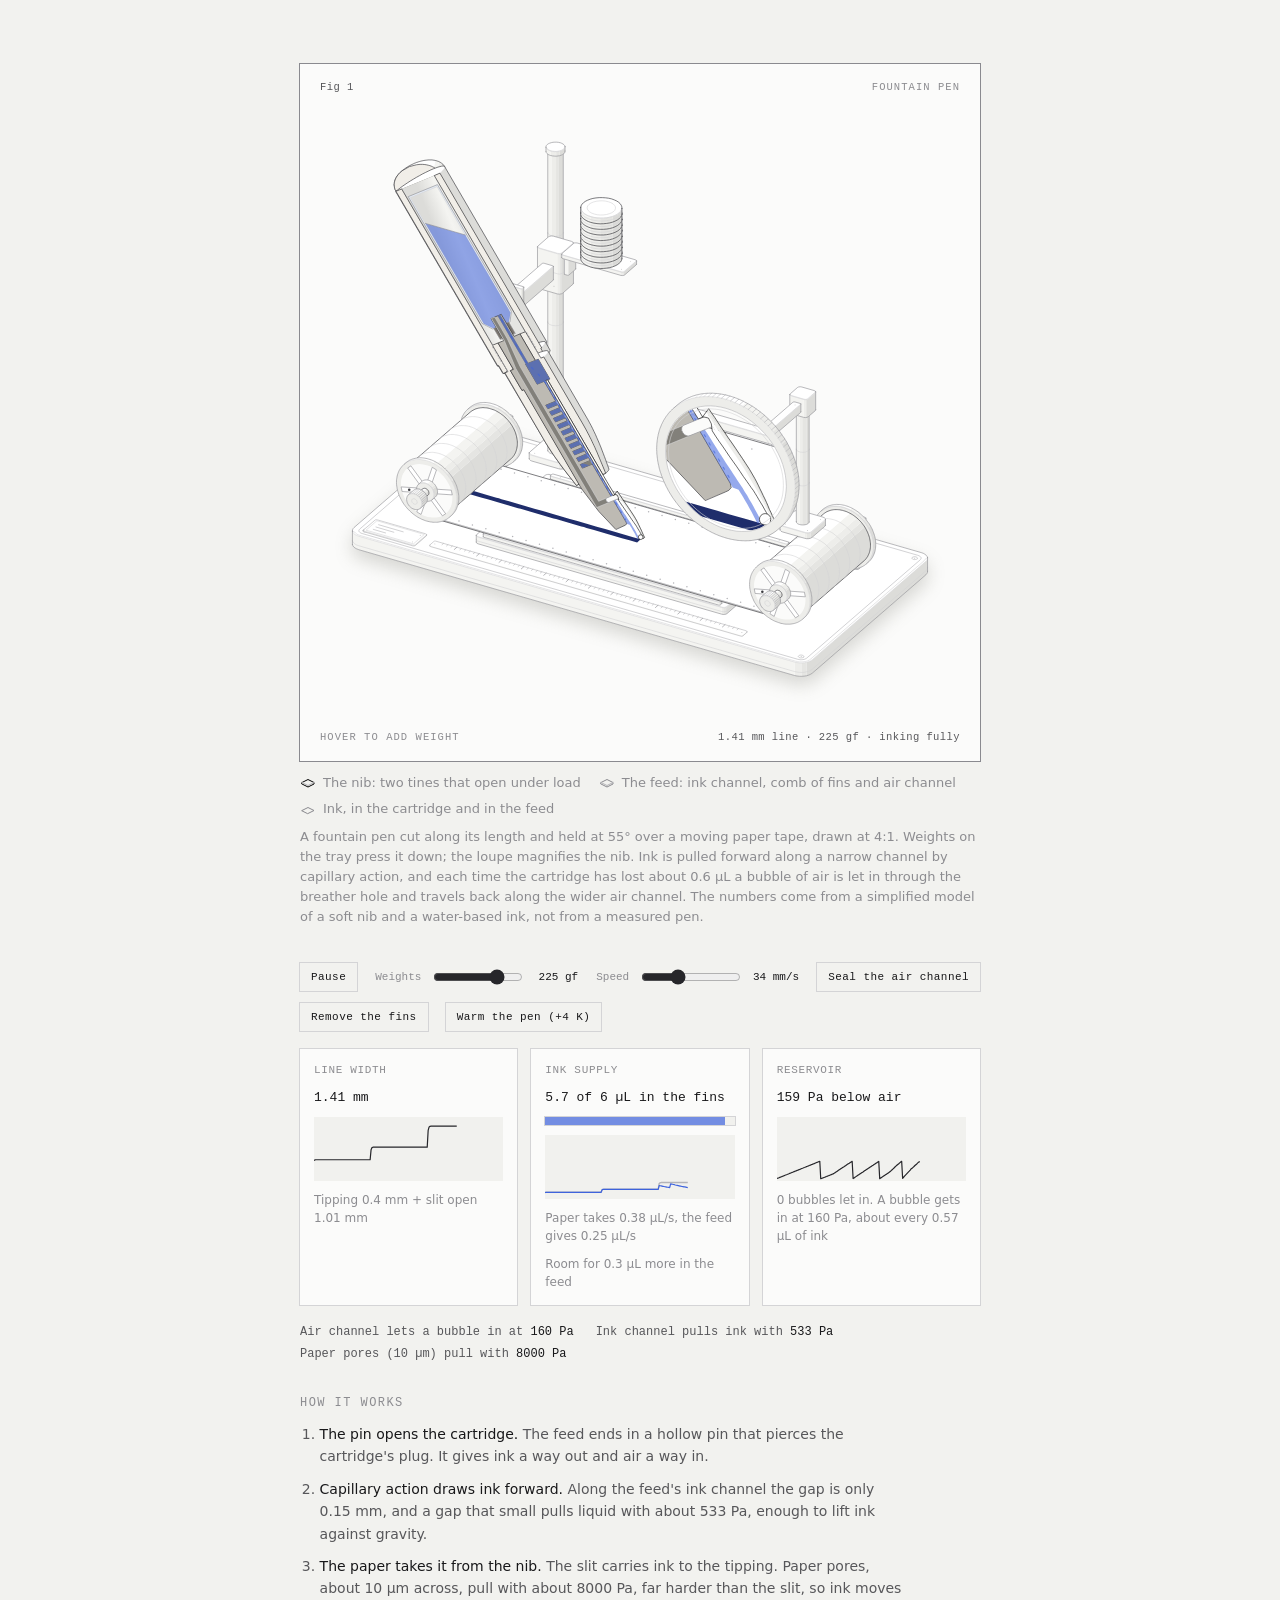
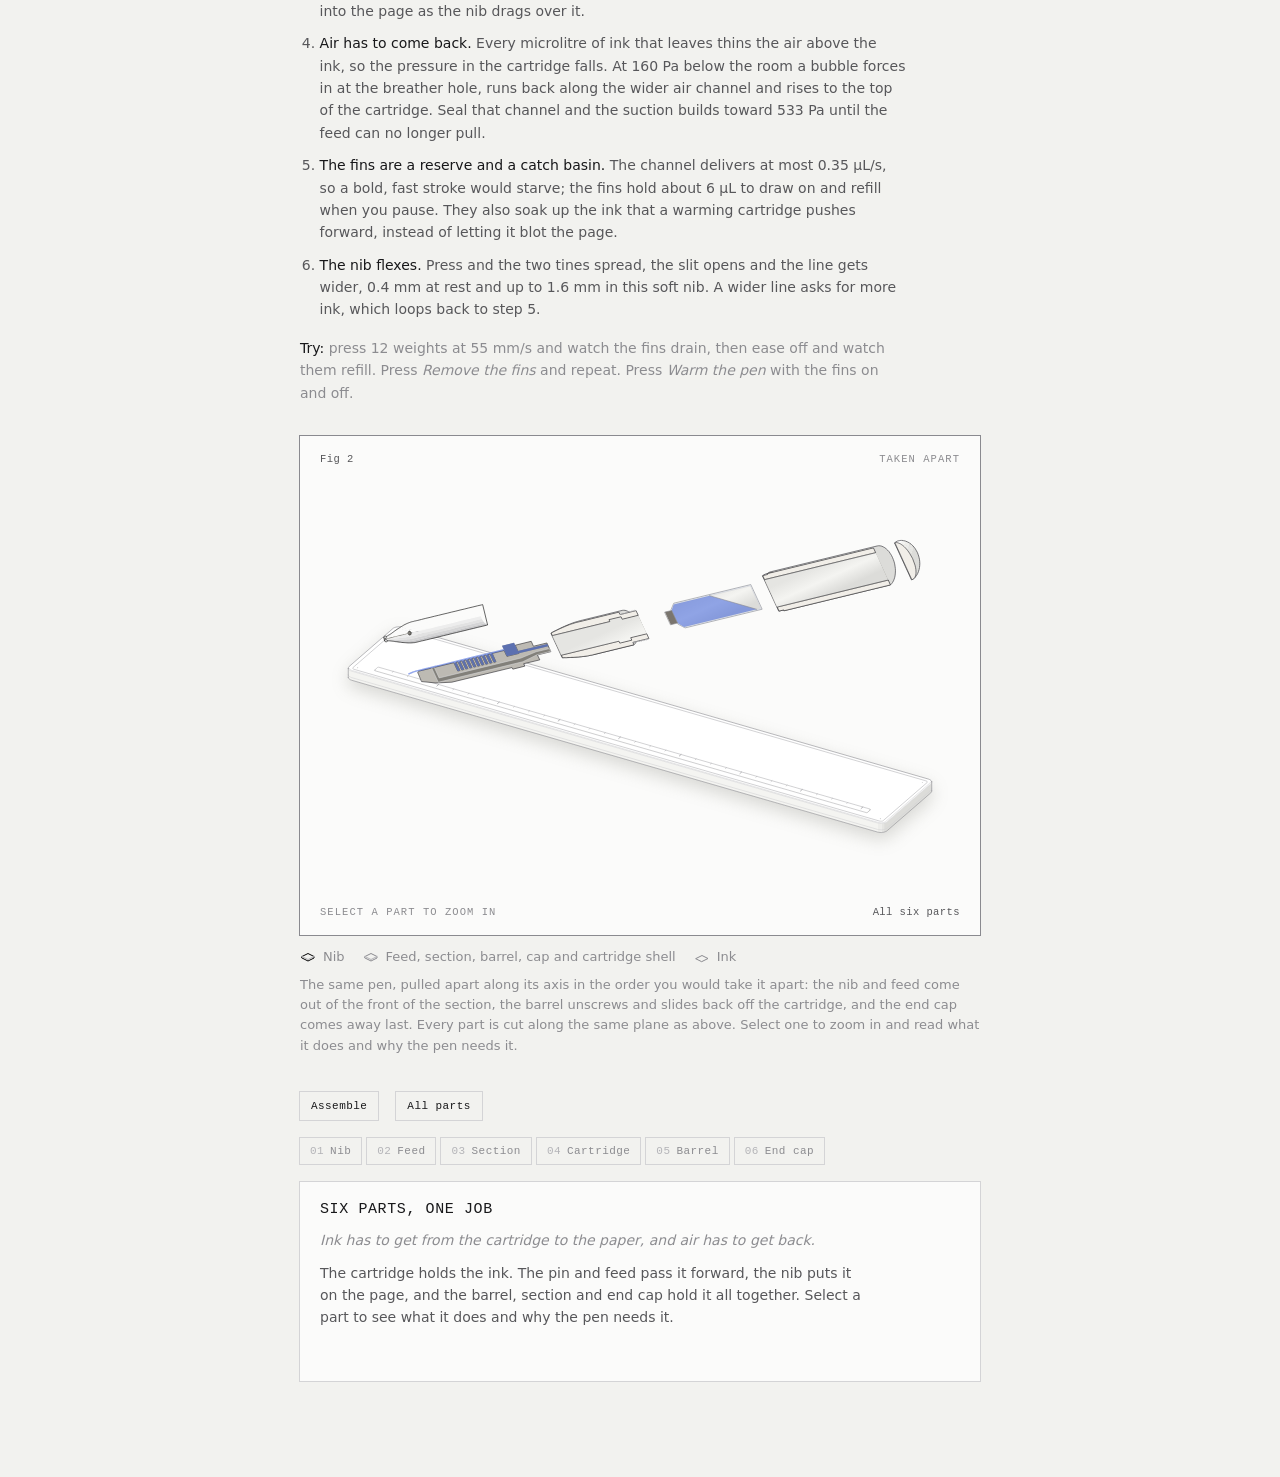
==== commit 6bdd7f55: "Fountain pen: blast-apart figure, part explorer, fins demo Adds a second figure that pulls the secti" ====
--- a/fountain-pen/index.html
+++ b/fountain-pen/index.html
@@ -126,7 +126,7 @@
 .fp-void{fill:var(--fp-void)}
 .fp-cart{fill:var(--fp-cart)}
 .fp-plug{fill:var(--fp-plug)}
-.fp-wall{fill:url(#fp-wall);stroke:none}
+.fp-wall{stroke:none}
 .fp-ink{fill:var(--fp-ink);fill-opacity:var(--fp-ink-a);stroke:none}
 .fp-stage{outline:none;touch-action:pan-y}
 .fp-stage:focus-visible{outline:1px solid var(--anatomy-muted);outline-offset:6px}
@@ -150,7 +150,7 @@
 .fp-btn{font:11px/1 var(--anatomy-mono);letter-spacing:.04em;color:var(--anatomy-strong);background:transparent;border:0;box-shadow:0 0 0 1px var(--anatomy-faint);padding:9px 11px 8px;cursor:pointer;transition:color .2s,box-shadow .2s}
 .fp-btn:hover{box-shadow:0 0 0 1px var(--anatomy-mid)}
 .fp-btn:focus-visible,.fp-slide input:focus-visible{outline:1px solid var(--anatomy-muted);outline-offset:2px}
-.fp-btn[aria-pressed="true"][data-vent]{box-shadow:0 0 0 1px var(--anatomy-hi)}
+.fp-btn[aria-pressed="true"][data-vent],.fp-btn[aria-pressed="true"][data-fins],.fp-btn[aria-pressed="true"][data-warm]{box-shadow:0 0 0 1px var(--anatomy-hi)}
 .fp-slide{display:flex;align-items:center;gap:10px;flex:1 1 190px;min-width:0;font:11px var(--anatomy-mono);color:var(--anatomy-muted)}
 .fp-slide input{flex:1;min-width:0;accent-color:var(--anatomy-hi)}
 .fp-slide b{min-width:6.5ch;font-weight:500;color:var(--anatomy-strong);text-align:right;font-variant-numeric:tabular-nums}
@@ -169,13 +169,51 @@
 .fp-scale b{font-weight:500;color:var(--anatomy-strong)}
 @media (prefers-reduced-motion:reduce){.fp-btn{transition:none}}
 @media (max-width:560px){.iso-plate{overflow:hidden}}
-</style><figure class="iso-figure"><div class="iso-plate"><div class="iso-plate-corners" aria-hidden="true"><span class="iso-plate-corner" data-corner="fig">Fig 1</span><span class="iso-plate-corner" data-corner="title">Fountain pen</span><span class="iso-plate-corner" data-corner="hint">Hover to add weight</span><span class="iso-plate-corner" data-corner="readout" data-readout></span></div><div class="fp-stage" tabindex="0" role="group" aria-label="Fountain pen test rig: arrow keys add or remove weights, V seals the air channel, space pauses"><svg xmlns="http://www.w3.org/2000/svg" class="iso-svg" viewBox="0 0 640 600" role="img" aria-label="A fountain pen cut along its length, tilted over a moving paper tape on a test rig. A stack of weights presses the pen down, a loupe magnifies the nib, and the cut shows the feed, the comb of fins, the air channel and the cartridge."><path class="iso-halo" d="M28.8 426L28.9 424.7L29.5 423.5L30.5 422.3L145.5 322.7L147 321.7L148.9 320.8L151.1 320.2L153.5 319.7L156 319.5L158.5 319.5L161 319.8L163.4 320.4L604.7 447.8L606.8 448.5L608.5 449.4L609.9 450.5L610.8 451.7L611.2 453L611.2 466.6L611.1 467.8L610.5 469.1L609.5 470.3L494.5 569.8L493 570.9L491.1 571.8L488.9 572.4L486.5 572.9L484 573.1L481.5 573L479 572.8L476.6 572.2L35.3 444.8L33.2 444.1L31.5 443.1L30.1 442.1L29.2 440.9L28.8 439.6Z"/><g class="iso-solid"><path class="iso-fill" d="M154.4 349.9L154.8 348.9L155.6 348L156.8 347.2L158.4 346.5L160.2 346L162.2 345.8L164.2 345.7L166.2 345.9L168.1 346.3L169.8 346.9L171.1 347.7L172 348.6L172.6 349.6L172.6 350.6L172.6 352.4L172.3 353.4L171.5 354.4L170.2 355.2L168.7 355.9L166.9 356.3L164.9 356.6L162.8 356.6L160.8 356.5L159 356L157.3 355.4L156 354.7L155 353.8L154.5 352.8L154.4 351.7Z"/><path class="iso-shade" data-shade="0" d="M171.5 354.4L170.2 355.2L170.2 353.4L171.5 352.6ZM170.2 355.2L168.7 355.9L168.7 354.1L170.2 353.4ZM172.6 352.4L172.3 353.4L172.3 351.6L172.6 350.6ZM172.3 353.4L171.5 354.4L171.5 352.6L172.3 351.6Z"/><path class="iso-shade" data-shade="1" d="M168.7 355.9L166.9 356.3L166.9 354.5L168.7 354.1ZM166.9 356.3L164.9 356.6L164.9 354.8L166.9 354.5ZM164.9 356.6L162.8 356.6L162.8 354.8L164.9 354.8Z"/><path class="iso-shade" data-shade="2" d="M162.8 356.6L160.8 356.5L160.8 354.6L162.8 354.8ZM160.8 356.5L159 356L159 354.2L160.8 354.6Z"/><path class="iso-shade" data-shade="3" d="M159 356L157.3 355.4L157.3 353.6L159 354.2ZM157.3 355.4L156 354.7L156 352.9L157.3 353.6ZM156 354.7L155 353.8L155 351.9L156 352.9ZM155 353.8L154.5 352.8L154.5 351L155 351.9ZM154.5 352.8L154.4 351.7L154.4 349.9L154.5 351Z"/><path class="iso-top" d="M171.5 352.6L170.2 353.4L168.7 354.1L166.9 354.5L164.9 354.8L162.8 354.8L160.8 354.6L159 354.2L157.3 353.6L156 352.9L155 351.9L154.5 351L154.4 349.9L154.8 348.9L155.6 348L156.8 347.2L158.4 346.5L160.2 346L162.2 345.8L164.2 345.7L166.2 345.9L168.1 346.3L169.8 346.9L171.1 347.7L172 348.6L172.6 349.6L172.6 350.6L172.3 351.6Z"/><path class="iso-line iso-crease" data-tone="faint" d="M172.6 350.6L172.3 351.6L171.5 352.6L170.2 353.4L168.7 354.1L166.9 354.5L164.9 354.8L162.8 354.8L160.8 354.6L159 354.2L157.3 353.6L156 352.9L155 351.9L154.5 351L154.4 349.9"/><path class="iso-line iso-edge" data-tone="lo" d="M154.4 349.9L154.8 348.9L155.6 348L156.8 347.2L158.4 346.5L160.2 346L162.2 345.8L164.2 345.7L166.2 345.9L168.1 346.3L169.8 346.9L171.1 347.7L172 348.6L172.6 349.6L172.6 350.6M172.6 352.4L172.3 353.4L171.5 354.4L170.2 355.2L168.7 355.9L166.9 356.3L164.9 356.6L162.8 356.6L160.8 356.5L159 356L157.3 355.4L156 354.7L155 353.8L154.5 352.8L154.4 351.7M154.4 349.9L154.4 351.7M172.6 350.6L172.6 352.4"/></g><g class="iso-solid"><path class="iso-fill" d="M156.5 346.2L156.8 345.4L157.4 344.7L158.4 344L159.6 343.5L161 343.1L162.5 342.9L164.1 342.9L165.6 343.1L167.1 343.4L168.3 343.8L169.4 344.4L170.1 345.1L170.5 345.9L170.6 346.7L170.6 350.5L170.3 351.3L169.6 352L168.7 352.7L167.5 353.2L166.1 353.6L164.6 353.8L163 353.8L161.4 353.6L160 353.3L158.7 352.9L157.7 352.3L157 351.6L156.6 350.8L156.5 350Z"/><path class="iso-shade" data-shade="0" d="M169.6 352L168.7 352.7L168.7 348.8L169.6 348.2ZM168.7 352.7L167.5 353.2L167.5 349.3L168.7 348.8ZM170.6 350.5L170.3 351.3L170.3 347.5L170.6 346.7ZM170.3 351.3L169.6 352L169.6 348.2L170.3 347.5Z"/><path class="iso-shade" data-shade="1" d="M167.5 353.2L166.1 353.6L166.1 349.7L167.5 349.3ZM166.1 353.6L164.6 353.8L164.6 349.9L166.1 349.7ZM164.6 353.8L163 353.8L163 349.9L164.6 349.9Z"/><path class="iso-shade" data-shade="2" d="M163 353.8L161.4 353.6L161.4 349.8L163 349.9ZM161.4 353.6L160 353.3L160 349.5L161.4 349.8Z"/><path class="iso-shade" data-shade="3" d="M160 353.3L158.7 352.9L158.7 349L160 349.5ZM158.7 352.9L157.7 352.3L157.7 348.4L158.7 349ZM157.7 352.3L157 351.6L157 347.7L157.7 348.4ZM157 351.6L156.6 350.8L156.6 347L157 347.7ZM156.6 350.8L156.5 350L156.5 346.2L156.6 347Z"/><path class="iso-top" d="M169.6 348.2L168.7 348.8L167.5 349.3L166.1 349.7L164.6 349.9L163 349.9L161.4 349.8L160 349.5L158.7 349L157.7 348.4L157 347.7L156.6 347L156.5 346.2L156.8 345.4L157.4 344.7L158.4 344L159.6 343.5L161 343.1L162.5 342.9L164.1 342.9L165.6 343.1L167.1 343.4L168.3 343.8L169.4 344.4L170.1 345.1L170.5 345.9L170.6 346.7L170.3 347.5Z"/><path class="iso-line iso-crease" data-tone="faint" d="M170.6 346.7L170.3 347.5L169.6 348.2L168.7 348.8L167.5 349.3L166.1 349.7L164.6 349.9L163 349.9L161.4 349.8L160 349.5L158.7 349L157.7 348.4L157 347.7L156.6 347L156.5 346.2"/><path class="iso-line iso-edge" data-tone="mid" d="M156.5 346.2L156.8 345.4L157.4 344.7L158.4 344L159.6 343.5L161 343.1L162.5 342.9L164.1 342.9L165.6 343.1L167.1 343.4L168.3 343.8L169.4 344.4L170.1 345.1L170.5 345.9L170.6 346.7M170.6 350.5L170.3 351.3L169.6 352L168.7 352.7L167.5 353.2L166.1 353.6L164.6 353.8L163 353.8L161.4 353.6L160 353.3L158.7 352.9L157.7 352.3L157 351.6L156.6 350.8L156.5 350M156.5 346.2L156.5 350M170.6 346.7L170.6 350.5"/></g><g class="iso-solid"><path class="iso-fill" d="M57.7 433.7L58.1 432.7L58.9 431.7L60.1 430.9L61.7 430.2L63.5 429.8L65.5 429.5L67.5 429.5L69.5 429.6L71.4 430.1L73.1 430.7L74.4 431.4L75.4 432.3L75.9 433.3L76 434.4L76 436.2L75.6 437.2L74.8 438.1L73.5 438.9L72 439.6L70.2 440.1L68.2 440.3L66.2 440.4L64.1 440.2L62.3 439.8L60.6 439.2L59.3 438.4L58.3 437.5L57.8 436.5L57.7 435.5Z"/><path class="iso-shade" data-shade="0" d="M74.8 438.1L73.5 438.9L73.5 437.1L74.8 436.3ZM73.5 438.9L72 439.6L72 437.8L73.5 437.1ZM76 436.2L75.6 437.2L75.6 435.4L76 434.4ZM75.6 437.2L74.8 438.1L74.8 436.3L75.6 435.4Z"/><path class="iso-shade" data-shade="1" d="M72 439.6L70.2 440.1L70.2 438.3L72 437.8ZM70.2 440.1L68.2 440.3L68.2 438.5L70.2 438.3ZM68.2 440.3L66.2 440.4L66.2 438.6L68.2 438.5Z"/><path class="iso-shade" data-shade="2" d="M66.2 440.4L64.1 440.2L64.1 438.4L66.2 438.6ZM64.1 440.2L62.3 439.8L62.3 438L64.1 438.4Z"/><path class="iso-shade" data-shade="3" d="M62.3 439.8L60.6 439.2L60.6 437.4L62.3 438ZM60.6 439.2L59.3 438.4L59.3 436.6L60.6 437.4ZM59.3 438.4L58.3 437.5L58.3 435.7L59.3 436.6ZM58.3 437.5L57.8 436.5L57.8 434.7L58.3 435.7ZM57.8 436.5L57.7 435.5L57.7 433.7L57.8 434.7Z"/><path class="iso-top" d="M74.8 436.3L73.5 437.1L72 437.8L70.2 438.3L68.2 438.5L66.2 438.6L64.1 438.4L62.3 438L60.6 437.4L59.3 436.6L58.3 435.7L57.8 434.7L57.7 433.7L58.1 432.7L58.9 431.7L60.1 430.9L61.7 430.2L63.5 429.8L65.5 429.5L67.5 429.5L69.5 429.6L71.4 430.1L73.1 430.7L74.4 431.4L75.4 432.3L75.9 433.3L76 434.4L75.6 435.4Z"/><path class="iso-line iso-crease" data-tone="faint" d="M76 434.4L75.6 435.4L74.8 436.3L73.5 437.1L72 437.8L70.2 438.3L68.2 438.5L66.2 438.6L64.1 438.4L62.3 438L60.6 437.4L59.3 436.6L58.3 435.7L57.8 434.7L57.7 433.7"/><path class="iso-line iso-edge" data-tone="lo" d="M57.7 433.7L58.1 432.7L58.9 431.7L60.1 430.9L61.7 430.2L63.5 429.8L65.5 429.5L67.5 429.5L69.5 429.6L71.4 430.1L73.1 430.7L74.4 431.4L75.4 432.3L75.9 433.3L76 434.4M76 436.2L75.6 437.2L74.8 438.1L73.5 438.9L72 439.6L70.2 440.1L68.2 440.3L66.2 440.4L64.1 440.2L62.3 439.8L60.6 439.2L59.3 438.4L58.3 437.5L57.8 436.5L57.7 435.5M57.7 433.7L57.7 435.5M76 434.4L76 436.2"/></g><g class="iso-solid"><path class="iso-fill" d="M59.8 429.9L60.1 429.1L60.7 428.4L61.7 427.8L62.9 427.3L64.3 426.9L65.8 426.7L67.4 426.6L68.9 426.8L70.4 427.1L71.6 427.6L72.7 428.2L73.4 428.9L73.8 429.6L73.9 430.4L73.9 434.3L73.6 435.1L72.9 435.8L72 436.4L70.8 436.9L69.4 437.3L67.9 437.5L66.3 437.5L64.8 437.4L63.3 437.1L62 436.6L61 436L60.3 435.3L59.9 434.5L59.8 433.7Z"/><path class="iso-shade" data-shade="0" d="M72.9 435.8L72 436.4L72 432.6L72.9 431.9ZM72 436.4L70.8 436.9L70.8 433.1L72 432.6ZM73.9 434.3L73.6 435.1L73.6 431.2L73.9 430.4ZM73.6 435.1L72.9 435.8L72.9 431.9L73.6 431.2Z"/><path class="iso-shade" data-shade="1" d="M70.8 436.9L69.4 437.3L69.4 433.4L70.8 433.1ZM69.4 437.3L67.9 437.5L67.9 433.7L69.4 433.4ZM67.9 437.5L66.3 437.5L66.3 433.7L67.9 433.7Z"/><path class="iso-shade" data-shade="2" d="M66.3 437.5L64.8 437.4L64.8 433.5L66.3 433.7ZM64.8 437.4L63.3 437.1L63.3 433.2L64.8 433.5Z"/><path class="iso-shade" data-shade="3" d="M63.3 437.1L62 436.6L62 432.8L63.3 433.2ZM62 436.6L61 436L61 432.2L62 432.8ZM61 436L60.3 435.3L60.3 431.5L61 432.2ZM60.3 435.3L59.9 434.5L59.9 430.7L60.3 431.5ZM59.9 434.5L59.8 433.7L59.8 429.9L59.9 430.7Z"/><path class="iso-top" d="M72.9 431.9L72 432.6L70.8 433.1L69.4 433.4L67.9 433.7L66.3 433.7L64.8 433.5L63.3 433.2L62 432.8L61 432.2L60.3 431.5L59.9 430.7L59.8 429.9L60.1 429.1L60.7 428.4L61.7 427.8L62.9 427.3L64.3 426.9L65.8 426.7L67.4 426.6L68.9 426.8L70.4 427.1L71.6 427.6L72.7 428.2L73.4 428.9L73.8 429.6L73.9 430.4L73.6 431.2Z"/><path class="iso-line iso-crease" data-tone="faint" d="M73.9 430.4L73.6 431.2L72.9 431.9L72 432.6L70.8 433.1L69.4 433.4L67.9 433.7L66.3 433.7L64.8 433.5L63.3 433.2L62 432.8L61 432.2L60.3 431.5L59.9 430.7L59.8 429.9"/><path class="iso-line iso-edge" data-tone="mid" d="M59.8 429.9L60.1 429.1L60.7 428.4L61.7 427.8L62.9 427.3L64.3 426.9L65.8 426.7L67.4 426.6L68.9 426.8L70.4 427.1L71.6 427.6L72.7 428.2L73.4 428.9L73.8 429.6L73.9 430.4M73.9 434.3L73.6 435.1L72.9 435.8L72 436.4L70.8 436.9L69.4 437.3L67.9 437.5L66.3 437.5L64.8 437.4L63.3 437.1L62 436.6L61 436L60.3 435.3L59.9 434.5L59.8 433.7M59.8 429.9L59.8 433.7M73.9 430.4L73.9 434.3"/></g><g class="iso-solid"><path class="iso-fill" d="M564 468.2L564.4 467.2L565.2 466.2L566.5 465.4L568 464.7L569.8 464.3L571.8 464L573.8 464L575.9 464.2L577.7 464.6L579.4 465.2L580.7 466L581.7 466.9L582.2 467.8L582.3 468.9L582.3 470.7L581.9 471.7L581.1 472.6L579.9 473.4L578.3 474.1L576.5 474.6L574.5 474.9L572.5 474.9L570.5 474.7L568.6 474.3L566.9 473.7L565.6 472.9L564.6 472L564.1 471L564 470Z"/><path class="iso-shade" data-shade="0" d="M581.1 472.6L579.9 473.4L579.9 471.6L581.1 470.8ZM579.9 473.4L578.3 474.1L578.3 472.3L579.9 471.6ZM582.3 470.7L581.9 471.7L581.9 469.9L582.3 468.9ZM581.9 471.7L581.1 472.6L581.1 470.8L581.9 469.9Z"/><path class="iso-shade" data-shade="1" d="M578.3 474.1L576.5 474.6L576.5 472.8L578.3 472.3ZM576.5 474.6L574.5 474.9L574.5 473L576.5 472.8ZM574.5 474.9L572.5 474.9L572.5 473.1L574.5 473Z"/><path class="iso-shade" data-shade="2" d="M572.5 474.9L570.5 474.7L570.5 472.9L572.5 473.1ZM570.5 474.7L568.6 474.3L568.6 472.5L570.5 472.9Z"/><path class="iso-shade" data-shade="3" d="M568.6 474.3L566.9 473.7L566.9 471.9L568.6 472.5ZM566.9 473.7L565.6 472.9L565.6 471.1L566.9 471.9ZM565.6 472.9L564.6 472L564.6 470.2L565.6 471.1ZM564.6 472L564.1 471L564.1 469.2L564.6 470.2ZM564.1 471L564 470L564 468.2L564.1 469.2Z"/><path class="iso-top" d="M581.1 470.8L579.9 471.6L578.3 472.3L576.5 472.8L574.5 473L572.5 473.1L570.5 472.9L568.6 472.5L566.9 471.9L565.6 471.1L564.6 470.2L564.1 469.2L564 468.2L564.4 467.2L565.2 466.2L566.5 465.4L568 464.7L569.8 464.3L571.8 464L573.8 464L575.9 464.2L577.7 464.6L579.4 465.2L580.7 466L581.7 466.9L582.2 467.8L582.3 468.9L581.9 469.9Z"/><path class="iso-line iso-crease" data-tone="faint" d="M582.3 468.9L581.9 469.9L581.1 470.8L579.9 471.6L578.3 472.3L576.5 472.8L574.5 473L572.5 473.1L570.5 472.9L568.6 472.5L566.9 471.9L565.6 471.1L564.6 470.2L564.1 469.2L564 468.2"/><path class="iso-line iso-edge" data-tone="lo" d="M564 468.2L564.4 467.2L565.2 466.2L566.5 465.4L568 464.7L569.8 464.3L571.8 464L573.8 464L575.9 464.2L577.7 464.6L579.4 465.2L580.7 466L581.7 466.9L582.2 467.8L582.3 468.9M582.3 470.7L581.9 471.7L581.1 472.6L579.9 473.4L578.3 474.1L576.5 474.6L574.5 474.9L572.5 474.9L570.5 474.7L568.6 474.3L566.9 473.7L565.6 472.9L564.6 472L564.1 471L564 470M564 468.2L564 470M582.3 468.9L582.3 470.7"/></g><g class="iso-solid"><path class="iso-fill" d="M566.1 464.4L566.4 463.6L567.1 462.9L568 462.3L569.2 461.8L570.6 461.4L572.1 461.2L573.7 461.2L575.2 461.3L576.7 461.6L578 462.1L579 462.7L579.7 463.4L580.1 464.2L580.2 464.9L580.2 468.8L579.9 469.6L579.3 470.3L578.3 470.9L577.1 471.4L575.7 471.8L574.2 472L572.6 472L571.1 471.9L569.6 471.6L568.4 471.1L567.3 470.5L566.6 469.8L566.2 469.1L566.1 468.3Z"/><path class="iso-shade" data-shade="0" d="M579.3 470.3L578.3 470.9L578.3 467.1L579.3 466.4ZM578.3 470.9L577.1 471.4L577.1 467.6L578.3 467.1ZM580.2 468.8L579.9 469.6L579.9 465.7L580.2 464.9ZM579.9 469.6L579.3 470.3L579.3 466.4L579.9 465.7Z"/><path class="iso-shade" data-shade="1" d="M577.1 471.4L575.7 471.8L575.7 468L577.1 467.6ZM575.7 471.8L574.2 472L574.2 468.2L575.7 468ZM574.2 472L572.6 472L572.6 468.2L574.2 468.2Z"/><path class="iso-shade" data-shade="2" d="M572.6 472L571.1 471.9L571.1 468.1L572.6 468.2ZM571.1 471.9L569.6 471.6L569.6 467.7L571.1 468.1Z"/><path class="iso-shade" data-shade="3" d="M569.6 471.6L568.4 471.1L568.4 467.3L569.6 467.7ZM568.4 471.1L567.3 470.5L567.3 466.7L568.4 467.3ZM567.3 470.5L566.6 469.8L566.6 466L567.3 466.7ZM566.6 469.8L566.2 469.1L566.2 465.2L566.6 466ZM566.2 469.1L566.1 468.3L566.1 464.4L566.2 465.2Z"/><path class="iso-top" d="M579.3 466.4L578.3 467.1L577.1 467.6L575.7 468L574.2 468.2L572.6 468.2L571.1 468.1L569.6 467.7L568.4 467.3L567.3 466.7L566.6 466L566.2 465.2L566.1 464.4L566.4 463.6L567.1 462.9L568 462.3L569.2 461.8L570.6 461.4L572.1 461.2L573.7 461.2L575.2 461.3L576.7 461.6L578 462.1L579 462.7L579.7 463.4L580.1 464.2L580.2 464.9L579.9 465.7Z"/><path class="iso-line iso-crease" data-tone="faint" d="M580.2 464.9L579.9 465.7L579.3 466.4L578.3 467.1L577.1 467.6L575.7 468L574.2 468.2L572.6 468.2L571.1 468.1L569.6 467.7L568.4 467.3L567.3 466.7L566.6 466L566.2 465.2L566.1 464.4"/><path class="iso-line iso-edge" data-tone="mid" d="M566.1 464.4L566.4 463.6L567.1 462.9L568 462.3L569.2 461.8L570.6 461.4L572.1 461.2L573.7 461.2L575.2 461.3L576.7 461.6L578 462.1L579 462.7L579.7 463.4L580.1 464.2L580.2 464.9M580.2 468.8L579.9 469.6L579.3 470.3L578.3 470.9L577.1 471.4L575.7 471.8L574.2 472L572.6 472L571.1 471.9L569.6 471.6L568.4 471.1L567.3 470.5L566.6 469.8L566.2 469.1L566.1 468.3M566.1 464.4L566.1 468.3M580.2 464.9L580.2 468.8"/></g><g class="iso-solid"><path class="iso-fill" d="M467.4 551.9L467.7 550.9L468.5 550L469.8 549.2L471.3 548.5L473.1 548L475.1 547.7L477.2 547.7L479.2 547.9L481 548.3L482.7 548.9L484 549.7L485 550.6L485.5 551.6L485.6 552.6L485.6 554.4L485.2 555.4L484.4 556.4L483.2 557.2L481.6 557.9L479.8 558.3L477.8 558.6L475.8 558.6L473.8 558.4L471.9 558L470.2 557.4L468.9 556.7L468 555.7L467.4 554.8L467.4 553.7Z"/><path class="iso-shade" data-shade="0" d="M484.4 556.4L483.2 557.2L483.2 555.4L484.4 554.6ZM483.2 557.2L481.6 557.9L481.6 556L483.2 555.4ZM485.6 554.4L485.2 555.4L485.2 553.6L485.6 552.6ZM485.2 555.4L484.4 556.4L484.4 554.6L485.2 553.6Z"/><path class="iso-shade" data-shade="1" d="M481.6 557.9L479.8 558.3L479.8 556.5L481.6 556ZM479.8 558.3L477.8 558.6L477.8 556.8L479.8 556.5ZM477.8 558.6L475.8 558.6L475.8 556.8L477.8 556.8Z"/><path class="iso-shade" data-shade="2" d="M475.8 558.6L473.8 558.4L473.8 556.6L475.8 556.8ZM473.8 558.4L471.9 558L471.9 556.2L473.8 556.6Z"/><path class="iso-shade" data-shade="3" d="M471.9 558L470.2 557.4L470.2 555.6L471.9 556.2ZM470.2 557.4L468.9 556.7L468.9 554.8L470.2 555.6ZM468.9 556.7L468 555.7L468 553.9L468.9 554.8ZM468 555.7L467.4 554.8L467.4 552.9L468 553.9ZM467.4 554.8L467.4 553.7L467.4 551.9L467.4 552.9Z"/><path class="iso-top" d="M484.4 554.6L483.2 555.4L481.6 556L479.8 556.5L477.8 556.8L475.8 556.8L473.8 556.6L471.9 556.2L470.2 555.6L468.9 554.8L468 553.9L467.4 552.9L467.4 551.9L467.7 550.9L468.5 550L469.8 549.2L471.3 548.5L473.1 548L475.1 547.7L477.2 547.7L479.2 547.9L481 548.3L482.7 548.9L484 549.7L485 550.6L485.5 551.6L485.6 552.6L485.2 553.6Z"/><path class="iso-line iso-crease" data-tone="faint" d="M485.6 552.6L485.2 553.6L484.4 554.6L483.2 555.4L481.6 556L479.8 556.5L477.8 556.8L475.8 556.8L473.8 556.6L471.9 556.2L470.2 555.6L468.9 554.8L468 553.9L467.4 552.9L467.4 551.9"/><path class="iso-line iso-edge" data-tone="lo" d="M467.4 551.9L467.7 550.9L468.5 550L469.8 549.2L471.3 548.5L473.1 548L475.1 547.7L477.2 547.7L479.2 547.9L481 548.3L482.7 548.9L484 549.7L485 550.6L485.5 551.6L485.6 552.6M485.6 554.4L485.2 555.4L484.4 556.4L483.2 557.2L481.6 557.9L479.8 558.3L477.8 558.6L475.8 558.6L473.8 558.4L471.9 558L470.2 557.4L468.9 556.7L468 555.7L467.4 554.8L467.4 553.7M467.4 551.9L467.4 553.7M485.6 552.6L485.6 554.4"/></g><g class="iso-solid"><path class="iso-fill" d="M469.4 548.2L469.7 547.4L470.4 546.7L471.3 546L472.5 545.5L473.9 545.1L475.4 544.9L477 544.9L478.6 545L480 545.4L481.3 545.8L482.3 546.4L483 547.1L483.4 547.9L483.5 548.7L483.5 552.5L483.2 553.3L482.6 554L481.6 554.7L480.4 555.2L479 555.5L477.5 555.8L475.9 555.8L474.4 555.6L472.9 555.3L471.7 554.9L470.6 554.3L469.9 553.6L469.5 552.8L469.4 552Z"/><path class="iso-shade" data-shade="0" d="M482.6 554L481.6 554.7L481.6 550.8L482.6 550.2ZM481.6 554.7L480.4 555.2L480.4 551.3L481.6 550.8ZM483.5 552.5L483.2 553.3L483.2 549.5L483.5 548.7ZM483.2 553.3L482.6 554L482.6 550.2L483.2 549.5Z"/><path class="iso-shade" data-shade="1" d="M480.4 555.2L479 555.5L479 551.7L480.4 551.3ZM479 555.5L477.5 555.8L477.5 551.9L479 551.7ZM477.5 555.8L475.9 555.8L475.9 551.9L477.5 551.9Z"/><path class="iso-shade" data-shade="2" d="M475.9 555.8L474.4 555.6L474.4 551.8L475.9 551.9ZM474.4 555.6L472.9 555.3L472.9 551.5L474.4 551.8Z"/><path class="iso-shade" data-shade="3" d="M472.9 555.3L471.7 554.9L471.7 551L472.9 551.5ZM471.7 554.9L470.6 554.3L470.6 550.4L471.7 551ZM470.6 554.3L469.9 553.6L469.9 549.7L470.6 550.4ZM469.9 553.6L469.5 552.8L469.5 548.9L469.9 549.7ZM469.5 552.8L469.4 552L469.4 548.2L469.5 548.9Z"/><path class="iso-top" d="M482.6 550.2L481.6 550.8L480.4 551.3L479 551.7L477.5 551.9L475.9 551.9L474.4 551.8L472.9 551.5L471.7 551L470.6 550.4L469.9 549.7L469.5 548.9L469.4 548.2L469.7 547.4L470.4 546.7L471.3 546L472.5 545.5L473.9 545.1L475.4 544.9L477 544.9L478.6 545L480 545.4L481.3 545.8L482.3 546.4L483 547.1L483.4 547.9L483.5 548.7L483.2 549.5Z"/><path class="iso-line iso-crease" data-tone="faint" d="M483.5 548.7L483.2 549.5L482.6 550.2L481.6 550.8L480.4 551.3L479 551.7L477.5 551.9L475.9 551.9L474.4 551.8L472.9 551.5L471.7 551L470.6 550.4L469.9 549.7L469.5 548.9L469.4 548.2"/><path class="iso-line iso-edge" data-tone="mid" d="M469.4 548.2L469.7 547.4L470.4 546.7L471.3 546L472.5 545.5L473.9 545.1L475.4 544.9L477 544.9L478.6 545L480 545.4L481.3 545.8L482.3 546.4L483 547.1L483.4 547.9L483.5 548.7M483.5 552.5L483.2 553.3L482.6 554L481.6 554.7L480.4 555.2L479 555.5L477.5 555.8L475.9 555.8L474.4 555.6L472.9 555.3L471.7 554.9L470.6 554.3L469.9 553.6L469.5 552.8L469.4 552M469.4 548.2L469.4 552M483.5 548.7L483.5 552.5"/></g><g class="iso-solid"><path class="iso-fill" d="M28.8 420.4L28.9 419.1L29.5 417.8L30.5 416.7L145.5 317.1L147 316L148.9 315.2L151.1 314.5L153.5 314L156 313.8L158.5 313.9L161 314.2L163.4 314.7L604.7 442.1L606.8 442.8L608.5 443.8L609.9 444.9L610.8 446.1L611.2 447.3L611.2 460.9L611.1 462.2L610.5 463.4L609.5 464.6L494.5 564.2L493 565.2L491.1 566.1L488.9 566.8L486.5 567.2L484 567.4L481.5 567.4L479 567.1L476.6 566.6L35.3 439.2L33.2 438.4L31.5 437.5L30.1 436.4L29.2 435.2L28.8 433.9Z"/><path class="iso-shade" data-shade="0" d="M611.2 460.9L611.1 462.2L611.1 448.6L611.2 447.3ZM611.1 462.2L610.5 463.4L610.5 449.9L611.1 448.6ZM610.5 463.4L609.5 464.6L609.5 451L610.5 449.9ZM609.5 464.6L494.5 564.2L494.5 550.6L609.5 451ZM494.5 564.2L493 565.2L493 551.6L494.5 550.6ZM493 565.2L491.1 566.1L491.1 552.5L493 551.6ZM491.1 566.1L488.9 566.8L488.9 553.2L491.1 552.5Z"/><path class="iso-shade" data-shade="1" d="M488.9 566.8L486.5 567.2L486.5 553.6L488.9 553.2ZM486.5 567.2L484 567.4L484 553.9L486.5 553.6Z"/><path class="iso-shade" data-shade="2" d="M484 567.4L481.5 567.4L481.5 553.8L484 553.9ZM481.5 567.4L479 567.1L479 553.5L481.5 553.8ZM479 567.1L476.6 566.6L476.6 553L479 553.5Z"/><path class="iso-shade" data-shade="3" d="M476.6 566.6L35.3 439.2L35.3 425.6L476.6 553ZM35.3 439.2L33.2 438.4L33.2 424.8L35.3 425.6ZM33.2 438.4L31.5 437.5L31.5 423.9L33.2 424.8ZM31.5 437.5L30.1 436.4L30.1 422.8L31.5 423.9ZM30.1 436.4L29.2 435.2L29.2 421.6L30.1 422.8ZM29.2 435.2L28.8 433.9L28.8 420.4L29.2 421.6Z"/><path class="iso-top" d="M604.7 442.1L606.8 442.8L608.5 443.8L609.9 444.9L610.8 446.1L611.2 447.3L611.1 448.6L610.5 449.9L609.5 451L494.5 550.6L493 551.6L491.1 552.5L488.9 553.2L486.5 553.6L484 553.9L481.5 553.8L479 553.5L476.6 553L35.3 425.6L33.2 424.8L31.5 423.9L30.1 422.8L29.2 421.6L28.8 420.4L28.9 419.1L29.5 417.8L30.5 416.7L145.5 317.1L147 316L148.9 315.2L151.1 314.5L153.5 314L156 313.8L158.5 313.9L161 314.2L163.4 314.7Z"/><path class="iso-line iso-crease" data-tone="faint" d="M611.2 447.3L611.1 448.6L610.5 449.9L609.5 451L494.5 550.6L493 551.6L491.1 552.5L488.9 553.2L486.5 553.6L484 553.9L481.5 553.8L479 553.5L476.6 553L35.3 425.6L33.2 424.8L31.5 423.9L30.1 422.8L29.2 421.6L28.8 420.4"/><path class="iso-line iso-bevel" data-tone="faint" d="M611.2 447.3L609 448.5L608.5 449.5L607.6 450.5L492.7 550L491.4 551L489.8 551.7L488 552.3L486 552.6L483.9 552.8L481.7 552.8L479.6 552.5L477.6 552.1L36.4 424.7L34.6 424.1L33.1 423.3L32 422.4L31.2 421.4L28.8 420.4"/><path class="iso-line" data-tone="faint" d="M611.2 456.9L611.1 458.2L610.5 459.5L609.5 460.6L494.5 560.2L493 561.3L491.1 562.1L488.9 562.8L486.5 563.3L484 563.5L481.5 563.4L479 563.1L476.6 562.6L35.3 435.2L33.2 434.5L31.5 433.5L30.1 432.4L29.2 431.2L28.8 430"/><path class="iso-line iso-edge" data-tone="mid" d="M28.8 420.4L28.9 419.1L29.5 417.8L30.5 416.7L145.5 317.1L147 316L148.9 315.2L151.1 314.5L153.5 314L156 313.8L158.5 313.9L161 314.2L163.4 314.7L604.7 442.1L606.8 442.8L608.5 443.8L609.9 444.9L610.8 446.1L611.2 447.3M611.2 460.9L611.1 462.2L610.5 463.4L609.5 464.6L494.5 564.2L493 565.2L491.1 566.1L488.9 566.8L486.5 567.2L484 567.4L481.5 567.4L479 567.1L476.6 566.6L35.3 439.2L33.2 438.4L31.5 437.5L30.1 436.4L29.2 435.2L28.8 433.9M611.2 447.3L611.2 460.9M28.8 420.4L28.8 433.9"/></g><path class="iso-line" data-tone="lo" d="M601.4 444.9L602.5 445.3L603.3 445.8L604 446.3L604.5 446.9L604.7 447.5L604.6 448.2L604.3 448.8L603.8 449.4L488.8 549L488.1 549.5L487.1 549.9L486.1 550.3L484.9 550.5L483.6 550.6L482.3 550.6L481.1 550.4L479.9 550.2L38.6 422.8L37.5 422.4L36.7 421.9L36 421.4L35.5 420.8L35.3 420.1L35.4 419.5L35.7 418.9L36.2 418.3L151.2 318.7L151.9 318.2L152.9 317.8L153.9 317.4L155.1 317.2L156.4 317.1L157.7 317.1L158.9 317.3L160.1 317.5Z"/><path class="iso-line" data-tone="lo" d="M159.3 321.1L158.6 321.5L157.6 321.7L156.5 321.8L155.4 321.6L154.6 321.2L154.1 320.7L154 320.2L154.3 319.6L155.1 319.2L156.1 319L157.2 318.9L158.3 319.1L159.1 319.5L159.6 320L159.7 320.5ZM600.6 448.5L599.9 448.9L598.9 449.1L597.8 449.2L596.7 449L595.9 448.6L595.4 448.1L595.3 447.6L595.7 447L596.4 446.6L597.4 446.4L598.5 446.3L599.6 446.5L600.4 446.9L600.9 447.4L601 447.9ZM44.3 420.7L43.6 421.1L42.6 421.3L41.5 421.4L40.4 421.2L39.6 420.8L39.1 420.3L39 419.7L39.4 419.2L40.1 418.8L41.1 418.5L42.2 418.5L43.3 418.7L44.1 419.1L44.6 419.6L44.7 420.1ZM485.7 548.1L484.9 548.5L483.9 548.7L482.8 548.8L481.7 548.6L480.9 548.2L480.4 547.7L480.3 547.1L480.7 546.6L481.4 546.2L482.4 545.9L483.5 545.9L484.6 546.1L485.4 546.5L485.9 547L486 547.5Z"/><g class="iso-dots" data-tone="mid"><circle cx="156.8" cy="320.4" r="0.5"/><circle cx="598.2" cy="447.8" r="0.5"/><circle cx="41.8" cy="419.9" r="0.5"/><circle cx="483.2" cy="547.3" r="0.5"/></g><g class="iso-solid"><path class="iso-fill" d="M107.2 434.5L107.4 434.2L111.3 430.8L111.8 430.5L112.4 430.4L113.1 430.5L427.6 521.3L428.1 521.6L428.3 521.9L428.3 522.8L428.1 523.1L424.2 526.5L423.7 526.8L423.1 526.9L422.4 526.8L107.8 436L107.4 435.7L107.2 435.4Z"/><path class="iso-shade" data-shade="0" d="M428.3 522.8L428.1 523.1L428.1 522.2L428.3 521.9ZM428.1 523.1L424.2 526.5L424.2 525.6L428.1 522.2ZM424.2 526.5L423.7 526.8L423.7 525.9L424.2 525.6Z"/><path class="iso-shade" data-shade="1" d="M423.7 526.8L423.1 526.9L423.1 526L423.7 525.9Z"/><path class="iso-shade" data-shade="2" d="M423.1 526.9L422.4 526.8L422.4 525.9L423.1 526Z"/><path class="iso-shade" data-shade="3" d="M422.4 526.8L107.8 436L107.8 435.1L422.4 525.9ZM107.8 436L107.4 435.7L107.4 434.8L107.8 435.1ZM107.4 435.7L107.2 435.4L107.2 434.5L107.4 434.8Z"/><path class="iso-top" d="M427.6 521.3L428.1 521.6L428.3 521.9L428.1 522.2L424.2 525.6L423.7 525.9L423.1 526L422.4 525.9L107.8 435.1L107.4 434.8L107.2 434.5L107.4 434.2L111.3 430.8L111.8 430.5L112.4 430.4L113.1 430.5Z"/><path class="iso-line iso-edge" data-tone="lo" d="M107.2 434.5L107.4 434.2L111.3 430.8L111.8 430.5L112.4 430.4L113.1 430.5L427.6 521.3L428.1 521.6L428.3 521.9M428.3 522.8L428.1 523.1L424.2 526.5L423.7 526.8L423.1 526.9L422.4 526.8L107.8 436L107.4 435.7L107.2 435.4M428.3 521.9L428.3 522.8M107.2 434.5L107.2 435.4"/></g><path class="iso-line" data-tone="lo" d="M121 432.8L119.5 434.1M125.5 434.1L124.1 435.4M130 435.4L128.6 436.7M139.1 438.1L137.6 439.3M143.6 439.4L142.2 440.6M148.1 440.7L146.7 441.9M152.7 442L151.2 443.2M161.7 444.6L160.3 445.8M166.2 445.9L164.8 447.1M170.8 447.2L169.3 448.4M175.3 448.5L173.9 449.7M184.3 451.1L182.9 452.4M188.9 452.4L187.4 453.7M193.4 453.7L192 455M197.9 455L196.5 456.3M207 457.7L205.5 458.9M211.5 459L210.1 460.2M216 460.3L214.6 461.5M220.6 461.6L219.1 462.8M229.6 464.2L228.2 465.4M234.1 465.5L232.7 466.7M238.7 466.8L237.2 468M243.2 468.1L241.7 469.3M252.2 470.7L250.8 472M256.8 472L255.3 473.3M261.3 473.3L259.9 474.6M265.8 474.6L264.4 475.9M274.9 477.3L273.4 478.5M279.4 478.6L278 479.8M283.9 479.9L282.5 481.1M288.4 481.2L287 482.4M297.5 483.8L296.1 485M302 485.1L300.6 486.3M306.6 486.4L305.1 487.6M311.1 487.7L309.6 488.9M320.1 490.3L318.7 491.6M324.7 491.6L323.2 492.9M329.2 492.9L327.7 494.2M333.7 494.2L332.3 495.5M342.8 496.9L341.3 498.1M347.3 498.2L345.9 499.4M351.8 499.5L350.4 500.7M356.3 500.8L354.9 502M365.4 503.4L364 504.6M369.9 504.7L368.5 505.9M374.4 506L373 507.2M379 507.3L377.5 508.5M388 509.9L386.6 511.2M392.6 511.2L391.1 512.5M397.1 512.5L395.6 513.8M401.6 513.8L400.2 515.1M410.7 516.4L409.2 517.7M415.2 517.8L413.7 519M419.7 519.1L418.3 520.3"/><path class="iso-line" data-tone="mid" d="M134.6 436.7L131.9 439M157.2 443.3L154.6 445.5M179.8 449.8L177.2 452.1M202.4 456.3L199.8 458.6M225.1 462.9L222.5 465.1M247.7 469.4L245.1 471.7M270.3 475.9L267.7 478.2M293 482.5L290.4 484.7M315.6 489L313 491.3M338.2 495.5L335.6 497.8M360.9 502.1L358.3 504.3M383.5 508.6L380.9 510.9M406.1 515.1L403.5 517.4"/><g class="iso-dots" data-tone="mid"><circle cx="112.3" cy="433.3" r="0.45"/><circle cx="423.2" cy="523.1" r="0.45"/></g><g class="iso-solid"><path class="iso-fill" d="M40.1 419.4L40.3 419L51.6 409.3L52 409L52.7 408.9L53.4 408.9L54.1 409L102.9 423.1L103.5 423.3L103.8 423.6L103.8 424L103.8 424.9L103.6 425.2L92.4 435L91.9 435.2L91.3 435.4L90.6 435.4L89.9 435.3L41 421.2L40.5 421L40.1 420.6L40.1 420.3Z"/><path class="iso-shade" data-shade="0" d="M103.8 424.9L103.6 425.2L103.6 424.3L103.8 424ZM103.6 425.2L92.4 435L92.4 434.1L103.6 424.3ZM92.4 435L91.9 435.2L91.9 434.3L92.4 434.1Z"/><path class="iso-shade" data-shade="1" d="M91.9 435.2L91.3 435.4L91.3 434.5L91.9 434.3ZM91.3 435.4L90.6 435.4L90.6 434.5L91.3 434.5Z"/><path class="iso-shade" data-shade="2" d="M90.6 435.4L89.9 435.3L89.9 434.4L90.6 434.5Z"/><path class="iso-shade" data-shade="3" d="M89.9 435.3L41 421.2L41 420.3L89.9 434.4ZM41 421.2L40.5 421L40.5 420.1L41 420.3ZM40.5 421L40.1 420.6L40.1 419.7L40.5 420.1ZM40.1 420.6L40.1 420.3L40.1 419.4L40.1 419.7Z"/><path class="iso-top" d="M102.9 423.1L103.5 423.3L103.8 423.6L103.8 424L103.6 424.3L92.4 434.1L91.9 434.3L91.3 434.5L90.6 434.5L89.9 434.4L41 420.3L40.5 420.1L40.1 419.7L40.1 419.4L40.3 419L51.6 409.3L52 409L52.7 408.9L53.4 408.9L54.1 409Z"/><path class="iso-line iso-crease" data-tone="faint" d="M103.8 424L103.6 424.3L92.4 434.1L91.9 434.3L91.3 434.5L90.6 434.5L89.9 434.4L41 420.3L40.5 420.1L40.1 419.7L40.1 419.4"/><path class="iso-line iso-edge" data-tone="lo" d="M40.1 419.4L40.3 419L51.6 409.3L52 409L52.7 408.9L53.4 408.9L54.1 409L102.9 423.1L103.5 423.3L103.8 423.6L103.8 424M103.8 424.9L103.6 425.2L92.4 435L91.9 435.2L91.3 435.4L90.6 435.4L89.9 435.3L41 421.2L40.5 421L40.1 420.6L40.1 420.3M103.8 424L103.8 424.9M40.1 419.4L40.1 420.3"/></g><path class="iso-line" data-tone="faint" d="M101.3 424L90.6 433.3L42.6 419.4L53.3 410.1Z"/><path class="iso-line" data-tone="lo" data-free="" d="M55.3 413.9L80.2 421.1M52.6 416.2L70.7 421.5M49.9 418.6L62.3 422.2"/><g class="iso-dots" data-tone="mid"><circle cx="97.4" cy="424.5" r="0.45"/><circle cx="89.6" cy="431.3" r="0.45"/></g><g class="iso-solid"><path class="iso-fill" d="M165.8 305.8L166.1 305.2L172.7 299.5L173.6 299L174.9 298.8L176.2 299L189.8 302.9L190.8 303.4L191.1 304.1L191.1 349.1L190.8 349.8L184.2 355.4L183.3 355.9L182 356.1L180.7 355.9L167.1 352L166.1 351.5L165.8 350.9Z"/><path class="iso-shade" data-shade="0" d="M191.1 349.1L190.8 349.8L190.8 304.7L191.1 304.1ZM190.8 349.8L184.2 355.4L184.2 310.4L190.8 304.7ZM184.2 355.4L183.3 355.9L183.3 310.9L184.2 310.4Z"/><path class="iso-shade" data-shade="1" d="M183.3 355.9L182 356.1L182 311L183.3 310.9Z"/><path class="iso-shade" data-shade="2" d="M182 356.1L180.7 355.9L180.7 310.9L182 311Z"/><path class="iso-shade" data-shade="3" d="M180.7 355.9L167.1 352L167.1 306.9L180.7 310.9ZM167.1 352L166.1 351.5L166.1 306.5L167.1 306.9ZM166.1 351.5L165.8 350.9L165.8 305.8L166.1 306.5Z"/><path class="iso-top" d="M189.8 302.9L190.8 303.4L191.1 304.1L190.8 304.7L184.2 310.4L183.3 310.9L182 311L180.7 310.9L167.1 306.9L166.1 306.5L165.8 305.8L166.1 305.2L172.7 299.5L173.6 299L174.9 298.8L176.2 299Z"/><path class="iso-line iso-crease" data-tone="faint" d="M191.1 304.1L190.8 304.7L184.2 310.4L183.3 310.9L182 311L180.7 310.9L167.1 306.9L166.1 306.5L165.8 305.8"/><path class="iso-line iso-bevel" data-tone="faint" d="M191.1 304.1L190.2 304.6L183.7 310.2L183 310.6L182 310.7L180.9 310.6L167.5 306.7L166.7 306.3L165.8 305.8"/><path class="iso-line" data-tone="faint" d="M191.1 333.3L190.8 333.9L184.2 339.6L183.3 340.1L182 340.2L180.7 340.1L167.1 336.1L166.1 335.7L165.8 335"/><path class="iso-line iso-edge" data-tone="mid" d="M165.8 305.8L166.1 305.2L172.7 299.5L173.6 299L174.9 298.8L176.2 299L189.8 302.9L190.8 303.4L191.1 304.1M191.1 349.1L190.8 349.8L184.2 355.4L183.3 355.9L182 356.1L180.7 355.9L167.1 352L166.1 351.5L165.8 350.9M191.1 304.1L191.1 349.1M165.8 305.8L165.8 350.9"/></g><g class="iso-dots" data-tone="mid"><circle cx="173.9" cy="348.3" r="0.45"/><circle cx="173.9" cy="314.6" r="0.45"/></g><g class="iso-solid"><path class="iso-fill" d="M167 320.9L167.1 320.2L167.3 319.6L167.6 319L168 318.6L171.3 315.8L171.9 315.5L172.5 315.3L173.2 315.3L173.9 315.5L174.6 315.7L175.3 316.1L175.9 316.7L176.4 317.3L176.9 317.9L177.2 318.7L177.4 319.4L177.5 320.1L177.4 320.8L177.2 321.4L176.9 322L176.4 322.4L173.2 325.2L172.6 325.5L172 325.7L171.3 325.7L170.6 325.5L169.9 325.3L169.2 324.9L168.6 324.3L168 323.7L167.6 323.1L167.3 322.3L167.1 321.6Z"/><path class="iso-shade" data-shade="0" d="M173.2 325.2L173.6 324.8L174 324.3L174.2 323.6L174.2 323L174.2 322.2L174 321.5L173.6 320.8L176.9 317.9L177.2 318.7L177.4 319.4L177.5 320.1L177.4 320.8L177.2 321.4L176.9 322L176.4 322.4Z"/><path class="iso-shade" data-shade="1" d="M173.6 320.8L173.2 320.1L176.4 317.3L176.9 317.9Z"/><path class="iso-shade" data-shade="2" d="M173.2 320.1L172.6 319.5L172 319L175.3 316.1L175.9 316.7L176.4 317.3ZM170.6 321.9L170.6 321.9L170.6 321.9L170.6 321.9L170.6 321.9L170.6 321.9L170.6 321.9L170.6 321.9L170.6 321.9L170.6 321.9L170.6 321.9L170.6 321.9L170.6 321.9L170.6 321.9L170.6 321.9L170.6 321.9L170.6 321.9L170.6 321.9L170.6 321.9L170.6 321.9L170.6 321.9L170.6 321.9L170.6 321.9L170.6 321.9L170.6 321.9L170.6 321.9L170.6 321.9L170.6 321.9L170.6 321.9L170.6 321.9L170.6 321.9L170.6 321.9L170.6 321.9L174.2 323L174.2 323.6L174 324.3L173.6 324.8L173.2 325.2L172.6 325.5L172 325.7L171.3 325.7L170.6 325.5L169.9 325.3L169.2 324.9L168.6 324.3L168 323.7L167.6 323.1L167.3 322.3L167.1 321.6L167 320.9L167.1 320.2L167.3 319.6L167.6 319L168 318.6L168.6 318.3L169.2 318.2L169.9 318.2L170.6 318.3L171.3 318.6L172 319L172.6 319.5L173.2 320.1L173.6 320.8L174 321.5L174.2 322.2L174.2 323Z"/><path class="iso-shade" data-shade="3" d="M172 319L171.3 318.6L174.6 315.7L175.3 316.1Z"/><path class="iso-top" d="M171.3 318.6L170.6 318.3L169.9 318.2L169.2 318.2L168.6 318.3L168 318.6L171.3 315.8L171.9 315.5L172.5 315.3L173.2 315.3L173.9 315.5L174.6 315.7Z"/><path class="iso-line iso-crease" data-tone="faint" d="M173.3 325.1L174 324.2L174.2 323L174 321.7L173.4 320.4L172.5 319.3L171.3 318.6L170 318.2L168.8 318.2L167.9 318.8"/><path class="iso-line iso-edge" data-tone="hi" d="M167 320.9L167.1 320.2L167.3 319.6L167.6 319L168 318.6L171.3 315.8L171.9 315.5L172.5 315.3L173.2 315.3L173.9 315.5L174.6 315.7L175.3 316.1L175.9 316.7L176.4 317.3L176.9 317.9L177.2 318.7L177.4 319.4L177.5 320.1L177.4 320.8L177.2 321.4L176.9 322L176.4 322.4L173.2 325.2L172.6 325.5L172 325.7L171.3 325.7L170.6 325.5L169.9 325.3L169.2 324.9L168.6 324.3L168 323.7L167.6 323.1L167.3 322.3L167.1 321.6Z"/></g><g class="iso-solid"><path class="iso-fill" d="M138.1 314.8L138.1 313.5L138.2 312.2L138.3 311L138.5 309.8L138.8 308.6L139.1 307.4L139.4 306.2L139.8 305.1L140.3 304L140.8 303L141.4 302L142 301L142.6 300.1L143.3 299.2L144.1 298.4L144.9 297.6L145.7 296.8L147.7 295.1L148.6 294.4L149.5 293.8L150.4 293.2L151.4 292.6L152.4 292.1L153.5 291.7L154.6 291.3L155.7 290.9L156.9 290.7L158 290.4L159.2 290.3L160.4 290.2L161.7 290.1L162.9 290.1L164.2 290.2L165.4 290.3L166.7 290.5L168 290.7L169.3 291L170.6 291.4L171.9 291.8L173.2 292.2L174.5 292.7L175.8 293.3L177 293.9L178.3 294.6L179.6 295.3L180.8 296L182 296.9L183.2 297.7L184.4 298.6L185.5 299.5L186.6 300.5L187.7 301.5L188.8 302.6L189.8 303.7L190.8 304.8L191.7 306L192.7 307.1L193.5 308.4L194.4 309.6L195.2 310.8L195.9 312.1L196.6 313.4L197.3 314.7L197.9 316L198.4 317.4L199 318.7L199.4 320.1L199.8 321.4L200.2 322.8L200.5 324.1L200.7 325.4L200.9 326.8L201.1 328.1L201.1 329.4L201.2 330.7L201.1 332L201.1 333.3L200.9 334.5L200.7 335.8L200.5 337L200.2 338.2L199.8 339.3L199.4 340.4L199 341.5L198.4 342.5L197.9 343.5L197.3 344.5L196.6 345.4L195.9 346.3L195.2 347.2L194.4 348L193.5 348.7L191.6 350.4L190.7 351.1L189.8 351.8L188.8 352.4L187.8 352.9L186.8 353.4L185.8 353.9L184.7 354.3L183.5 354.6L182.4 354.9L181.2 355.1L180 355.3L178.8 355.4L177.6 355.4L176.3 355.4L175.1 355.3L173.8 355.2L172.5 355L171.2 354.8L169.9 354.5L168.6 354.2L167.4 353.8L166.1 353.3L164.8 352.8L163.5 352.2L162.2 351.6L161 351L159.7 350.2L158.5 349.5L157.3 348.7L156.1 347.8L154.9 346.9L153.7 346L152.6 345L151.5 344L150.5 342.9L149.5 341.8L148.5 340.7L147.5 339.6L146.6 338.4L145.7 337.2L144.9 335.9L144.1 334.7L143.3 333.4L142.6 332.1L142 330.8L141.4 329.5L140.8 328.2L140.3 326.8L139.8 325.5L139.4 324.1L139.1 322.8L138.8 321.4L138.5 320.1L138.3 318.7L138.2 317.4L138.1 316.1Z"/><path class="iso-shade" data-shade="0" d="M192.4 349.7L194 348L195.3 346.2L196.5 344.2L197.5 342.1L198.2 339.8L198.8 337.5L199.1 335L199.2 332.4L199.1 329.8L198.8 327.1L198.2 324.5L197.5 321.8L196.5 319.1L195.3 316.4L194 313.8L195.9 312.1L197.3 314.7L198.4 317.4L199.4 320.1L200.2 322.8L200.7 325.4L201.1 328.1L201.2 330.7L201.1 333.3L200.7 335.8L200.2 338.2L199.4 340.4L198.4 342.5L197.3 344.5L195.9 346.3L194.4 348Z"/><path class="iso-shade" data-shade="1" d="M194 313.8L192.4 311.3L190.7 308.8L188.8 306.5L190.8 304.8L192.7 307.1L194.4 309.6L195.9 312.1Z"/><path class="iso-shade" data-shade="2" d="M188.8 306.5L186.8 304.3L184.7 302.2L182.4 300.3L184.4 298.6L186.6 300.5L188.8 302.6L190.8 304.8ZM168.6 323.6L168.6 323.6L168.6 323.6L168.6 323.6L168.6 323.6L168.6 323.6L168.6 323.6L168.6 323.6L168.6 323.6L168.6 323.6L168.6 323.6L168.6 323.6L168.6 323.6L168.6 323.6L168.6 323.6L168.6 323.6L168.6 323.6L168.6 323.6L168.6 323.6L168.6 323.6L168.6 323.6L168.6 323.6L168.6 323.6L168.6 323.6L168.6 323.6L168.6 323.6L168.6 323.6L168.6 323.6L168.6 323.6L168.6 323.6L168.6 323.6L168.6 323.6L168.6 323.6L168.6 323.6L168.6 323.6L168.6 323.6L168.6 323.6L168.6 323.6L168.6 323.6L168.6 323.6L168.6 323.6L168.6 323.6L168.6 323.6L168.6 323.6L168.6 323.6L168.6 323.6L168.6 323.6L168.6 323.6L168.6 323.6L168.6 323.6L168.6 323.6L168.6 323.6L168.6 323.6L168.6 323.6L168.6 323.6L168.6 323.6L168.6 323.6L168.6 323.6L168.6 323.6L168.6 323.6L168.6 323.6L168.6 323.6L168.6 323.6L168.6 323.6L168.6 323.6L168.6 323.6L168.6 323.6L168.6 323.6L168.6 323.6L168.6 323.6L168.6 323.6L168.6 323.6L168.6 323.6L168.6 323.6L168.6 323.6L199.2 332.4L199.1 335L198.8 337.5L198.2 339.8L197.5 342.1L196.5 344.2L195.3 346.2L194 348L192.4 349.7L190.7 351.1L188.8 352.4L186.8 353.4L184.7 354.3L182.4 354.9L180 355.3L177.6 355.4L175.1 355.3L172.5 355L169.9 354.5L167.4 353.8L164.8 352.8L162.2 351.6L159.7 350.2L157.3 348.7L154.9 346.9L152.6 345L150.5 342.9L148.5 340.7L146.6 338.4L144.9 335.9L143.3 333.4L142 330.8L140.8 328.2L139.8 325.5L139.1 322.8L138.5 320.1L138.2 317.4L138.1 314.8L138.2 312.2L138.5 309.8L139.1 307.4L139.8 305.1L140.8 303L142 301L143.3 299.2L144.9 297.6L146.6 296.1L148.5 294.9L150.5 293.8L152.6 293L154.9 292.4L157.3 292L159.7 291.8L162.2 291.9L164.8 292.2L167.4 292.7L169.9 293.5L172.5 294.4L175.1 295.6L177.6 297L180 298.6L182.4 300.3L184.7 302.2L186.8 304.3L188.8 306.5L190.7 308.8L192.4 311.3L194 313.8L195.3 316.4L196.5 319.1L197.5 321.8L198.2 324.5L198.8 327.1L199.1 329.8L199.2 332.4Z"/><path class="iso-shade" data-shade="3" d="M182.4 300.3L180 298.6L177.6 297L175.1 295.6L177 293.9L179.6 295.3L182 296.9L184.4 298.6Z"/><path class="iso-top" d="M175.1 295.6L172.5 294.4L169.9 293.5L167.4 292.7L164.8 292.2L162.2 291.9L159.7 291.8L157.3 292L154.9 292.4L152.6 293L150.5 293.8L148.5 294.9L146.6 296.1L144.9 297.6L146.8 295.9L148.6 294.4L150.4 293.2L152.4 292.1L154.6 291.3L156.9 290.7L159.2 290.3L161.7 290.1L164.2 290.2L166.7 290.5L169.3 291L171.9 291.8L174.5 292.7L177 293.9Z"/><path class="iso-line iso-crease" data-tone="faint" d="M191.7 350.3L192.6 349.5L193.4 348.7L194.1 347.9L194.8 347L195.4 346L196 345.1L196.6 344L197.1 343L197.5 341.9L197.9 340.8L198.3 339.6L198.6 338.4L198.8 337.2L199 336L199.1 334.8L199.2 333.5L199.2 332.2L199.2 330.9L199.1 329.6L198.9 328.2L198.7 326.9L198.5 325.5L198.2 324.2L197.8 322.8L197.4 321.5L196.9 320.2L196.4 318.8L195.8 317.5L195.2 316.2L194.5 314.9L193.8 313.6L193.1 312.3L192.3 311L191.4 309.8L190.5 308.6L189.6 307.4L188.7 306.3L187.7 305.2L186.6 304.1L185.6 303L184.5 302L183.3 301.1L182.2 300.1L181 299.2L179.8 298.4L178.6 297.6L177.4 296.8L176.1 296.1L174.8 295.5L173.6 294.9L172.3 294.3L171 293.8L169.7 293.4L168.4 293L167.1 292.7L165.8 292.4L164.5 292.2L163.2 292L162 291.9L160.7 291.8L159.5 291.8L158.2 291.9L157 292L155.8 292.2L154.7 292.4L153.5 292.7L152.4 293L151.3 293.4L150.3 293.9L149.3 294.4L148.3 295L147.3 295.6L146.4 296.2L145.6 296.9"/><path class="iso-line iso-bevel" data-tone="faint" d="M191.7 350.3L192.3 349.2L193.1 348.4L193.8 347.6L194.5 346.7L195.1 345.8L195.7 344.8L196.3 343.8L196.8 342.8L197.2 341.7L197.6 340.6L197.9 339.5L198.2 338.3L198.5 337.1L198.6 335.9L198.8 334.6L198.8 333.4L198.9 332.1L198.8 330.8L198.7 329.5L198.6 328.2L198.4 326.9L198.1 325.5L197.8 324.2L197.5 322.9L197.1 321.5L196.6 320.2L196.1 318.9L195.5 317.6L194.9 316.2L194.2 315L193.5 313.7L192.8 312.4L192 311.2L191.2 310L190.3 308.8L189.4 307.6L188.4 306.5L187.4 305.4L186.4 304.3L185.4 303.3L184.3 302.3L183.2 301.3L182 300.4L180.9 299.5L179.7 298.7L178.5 297.9L177.3 297.1L176 296.4L174.8 295.8L173.5 295.2L172.2 294.7L171 294.2L169.7 293.7L168.4 293.3L167.1 293L165.8 292.7L164.6 292.5L163.3 292.3L162 292.2L160.8 292.2L159.6 292.2L158.4 292.2L157.2 292.4L156 292.5L154.8 292.8L153.7 293L152.6 293.4L151.5 293.8L150.5 294.2L149.5 294.7L148.5 295.3L147.6 295.9L146.7 296.5L145.6 296.9"/><path class="iso-line iso-edge" data-tone="mid" d="M138.1 314.8L138.1 313.5L138.2 312.2L138.3 311L138.5 309.8L138.8 308.6L139.1 307.4L139.4 306.2L139.8 305.1L140.3 304L140.8 303L141.4 302L142 301L142.6 300.1L143.3 299.2L144.1 298.4L144.9 297.6L145.7 296.8L147.7 295.1L148.6 294.4L149.5 293.8L150.4 293.2L151.4 292.6L152.4 292.1L153.5 291.7L154.6 291.3L155.7 290.9L156.9 290.7L158 290.4L159.2 290.3L160.4 290.2L161.7 290.1L162.9 290.1L164.2 290.2L165.4 290.3L166.7 290.5L168 290.7L169.3 291L170.6 291.4L171.9 291.8L173.2 292.2L174.5 292.7L175.8 293.3L177 293.9L178.3 294.6L179.6 295.3L180.8 296L182 296.9L183.2 297.7L184.4 298.6L185.5 299.5L186.6 300.5L187.7 301.5L188.8 302.6L189.8 303.7L190.8 304.8L191.7 306L192.7 307.1L193.5 308.4L194.4 309.6L195.2 310.8L195.9 312.1L196.6 313.4L197.3 314.7L197.9 316L198.4 317.4L199 318.7L199.4 320.1L199.8 321.4L200.2 322.8L200.5 324.1L200.7 325.4L200.9 326.8L201.1 328.1L201.1 329.4L201.2 330.7L201.1 332L201.1 333.3L200.9 334.5L200.7 335.8L200.5 337L200.2 338.2L199.8 339.3L199.4 340.4L199 341.5L198.4 342.5L197.9 343.5L197.3 344.5L196.6 345.4L195.9 346.3L195.2 347.2L194.4 348L193.5 348.7L191.6 350.4L190.7 351.1L189.8 351.8L188.8 352.4L187.8 352.9L186.8 353.4L185.8 353.9L184.7 354.3L183.5 354.6L182.4 354.9L181.2 355.1L180 355.3L178.8 355.4L177.6 355.4L176.3 355.4L175.1 355.3L173.8 355.2L172.5 355L171.2 354.8L169.9 354.5L168.6 354.2L167.4 353.8L166.1 353.3L164.8 352.8L163.5 352.2L162.2 351.6L161 351L159.7 350.2L158.5 349.5L157.3 348.7L156.1 347.8L154.9 346.9L153.7 346L152.6 345L151.5 344L150.5 342.9L149.5 341.8L148.5 340.7L147.5 339.6L146.6 338.4L145.7 337.2L144.9 335.9L144.1 334.7L143.3 333.4L142.6 332.1L142 330.8L141.4 329.5L140.8 328.2L140.3 326.8L139.8 325.5L139.4 324.1L139.1 322.8L138.8 321.4L138.5 320.1L138.3 318.7L138.2 317.4L138.1 316.1Z"/></g><g class="iso-solid"><path class="iso-fill" d="M523.4 409L523.7 408.4L530.2 402.7L531.2 402.2L532.5 402.1L533.8 402.2L547.4 406.2L548.3 406.6L548.7 407.3L548.7 452.3L548.3 453L541.8 458.6L540.9 459.1L539.6 459.3L538.2 459.1L524.7 455.2L523.7 454.7L523.4 454.1Z"/><path class="iso-shade" data-shade="0" d="M548.7 452.3L548.3 453L548.3 408L548.7 407.3ZM548.3 453L541.8 458.6L541.8 413.6L548.3 408ZM541.8 458.6L540.9 459.1L540.9 414.1L541.8 413.6Z"/><path class="iso-shade" data-shade="1" d="M540.9 459.1L539.6 459.3L539.6 414.3L540.9 414.1Z"/><path class="iso-shade" data-shade="2" d="M539.6 459.3L538.2 459.1L538.2 414.1L539.6 414.3Z"/><path class="iso-shade" data-shade="3" d="M538.2 459.1L524.7 455.2L524.7 410.2L538.2 414.1ZM524.7 455.2L523.7 454.7L523.7 409.7L524.7 410.2ZM523.7 454.7L523.4 454.1L523.4 409L523.7 409.7Z"/><path class="iso-top" d="M547.4 406.2L548.3 406.6L548.7 407.3L548.3 408L541.8 413.6L540.9 414.1L539.6 414.3L538.2 414.1L524.7 410.2L523.7 409.7L523.4 409L523.7 408.4L530.2 402.7L531.2 402.2L532.5 402.1L533.8 402.2Z"/><path class="iso-line iso-crease" data-tone="faint" d="M548.7 407.3L548.3 408L541.8 413.6L540.9 414.1L539.6 414.3L538.2 414.1L524.7 410.2L523.7 409.7L523.4 409"/><path class="iso-line iso-bevel" data-tone="faint" d="M548.7 407.3L547.7 407.8L541.3 413.4L540.5 413.8L539.6 413.9L538.5 413.8L525.1 409.9L524.3 409.5L523.4 409"/><path class="iso-line" data-tone="faint" d="M548.7 436.5L548.3 437.1L541.8 442.8L540.9 443.3L539.6 443.5L538.2 443.3L524.7 439.4L523.7 438.9L523.4 438.2"/><path class="iso-line iso-edge" data-tone="mid" d="M523.4 409L523.7 408.4L530.2 402.7L531.2 402.2L532.5 402.1L533.8 402.2L547.4 406.2L548.3 406.6L548.7 407.3M548.7 452.3L548.3 453L541.8 458.6L540.9 459.1L539.6 459.3L538.2 459.1L524.7 455.2L523.7 454.7L523.4 454.1M548.7 407.3L548.7 452.3M523.4 409L523.4 454.1"/></g><g class="iso-dots" data-tone="mid"><circle cx="531.5" cy="451.5" r="0.45"/><circle cx="531.5" cy="417.8" r="0.45"/></g><g class="iso-solid"><path class="iso-fill" d="M524.6 424.1L524.6 423.4L524.8 422.8L525.2 422.3L525.6 421.8L528.9 419L529.4 418.7L530.1 418.6L530.7 418.6L531.5 418.7L532.2 419L532.8 419.4L533.5 419.9L534 420.5L534.5 421.2L534.8 421.9L535 422.6L535.1 423.4L535 424L534.8 424.7L534.5 425.2L534 425.6L530.8 428.4L530.2 428.7L529.6 428.9L528.9 428.9L528.2 428.8L527.5 428.5L526.8 428.1L526.2 427.6L525.6 427L525.2 426.3L524.8 425.6L524.6 424.8Z"/><path class="iso-shade" data-shade="0" d="M530.8 428.4L531.2 428L531.5 427.5L531.7 426.9L531.8 426.2L531.7 425.5L531.5 424.7L531.2 424L534.5 421.2L534.8 421.9L535 422.6L535.1 423.4L535 424L534.8 424.7L534.5 425.2L534 425.6Z"/><path class="iso-shade" data-shade="1" d="M531.2 424L530.8 423.3L534 420.5L534.5 421.2Z"/><path class="iso-shade" data-shade="2" d="M530.8 423.3L530.2 422.7L529.6 422.2L532.8 419.4L533.5 419.9L534 420.5ZM528.2 425.1L528.2 425.1L528.2 425.1L528.2 425.1L528.2 425.1L528.2 425.1L528.2 425.1L528.2 425.1L528.2 425.1L528.2 425.1L528.2 425.1L528.2 425.1L528.2 425.1L528.2 425.1L528.2 425.1L528.2 425.1L528.2 425.1L528.2 425.1L528.2 425.1L528.2 425.1L528.2 425.1L528.2 425.1L528.2 425.1L528.2 425.1L528.2 425.1L528.2 425.1L528.2 425.1L528.2 425.1L528.2 425.1L528.2 425.1L528.2 425.1L528.2 425.1L528.2 425.1L531.8 426.2L531.7 426.9L531.5 427.5L531.2 428L530.8 428.4L530.2 428.7L529.6 428.9L528.9 428.9L528.2 428.8L527.5 428.5L526.8 428.1L526.2 427.6L525.6 427L525.2 426.3L524.8 425.6L524.6 424.8L524.6 424.1L524.6 423.4L524.8 422.8L525.2 422.3L525.6 421.8L526.2 421.6L526.8 421.4L527.5 421.4L528.2 421.5L528.9 421.8L529.6 422.2L530.2 422.7L530.8 423.3L531.2 424L531.5 424.7L531.7 425.5L531.8 426.2Z"/><path class="iso-shade" data-shade="3" d="M529.6 422.2L528.9 421.8L532.2 419L532.8 419.4Z"/><path class="iso-top" d="M528.9 421.8L528.2 421.5L527.5 421.4L526.8 421.4L526.2 421.6L525.6 421.8L528.9 419L529.4 418.7L530.1 418.6L530.7 418.6L531.5 418.7L532.2 419Z"/><path class="iso-line iso-crease" data-tone="faint" d="M530.9 428.3L531.6 427.4L531.8 426.2L531.6 424.9L531 423.7L530 422.6L528.9 421.8L527.6 421.4L526.4 421.5L525.5 422"/><path class="iso-line iso-edge" data-tone="hi" d="M524.6 424.1L524.6 423.4L524.8 422.8L525.2 422.3L525.6 421.8L528.9 419L529.4 418.7L530.1 418.6L530.7 418.6L531.5 418.7L532.2 419L532.8 419.4L533.5 419.9L534 420.5L534.5 421.2L534.8 421.9L535 422.6L535.1 423.4L535 424L534.8 424.7L534.5 425.2L534 425.6L530.8 428.4L530.2 428.7L529.6 428.9L528.9 428.9L528.2 428.8L527.5 428.5L526.8 428.1L526.2 427.6L525.6 427L525.2 426.3L524.8 425.6L524.6 424.8Z"/></g><g class="iso-solid"><path class="iso-fill" d="M495.7 418L495.7 416.7L495.8 415.5L495.9 414.2L496.1 413L496.4 411.8L496.7 410.6L497 409.5L497.4 408.3L497.9 407.3L498.4 406.2L498.9 405.2L499.6 404.2L500.2 403.3L500.9 402.4L501.7 401.6L502.5 400.8L503.3 400L505.3 398.3L506.1 397.6L507 397L508 396.4L509 395.8L510 395.3L511.1 394.9L512.2 394.5L513.3 394.2L514.4 393.9L515.6 393.7L516.8 393.5L518 393.4L519.2 393.3L520.5 393.4L521.8 393.4L523 393.5L524.3 393.7L525.6 394L526.9 394.2L528.2 394.6L529.5 395L530.8 395.4L532.1 396L533.4 396.5L534.6 397.1L535.9 397.8L537.1 398.5L538.4 399.3L539.6 400.1L540.8 400.9L541.9 401.8L543.1 402.8L544.2 403.8L545.3 404.8L546.4 405.8L547.4 406.9L548.4 408L549.3 409.2L550.2 410.4L551.1 411.6L552 412.8L552.8 414.1L553.5 415.3L554.2 416.6L554.9 417.9L555.5 419.3L556 420.6L556.5 421.9L557 423.3L557.4 424.6L557.8 426L558.1 427.3L558.3 428.7L558.5 430L558.6 431.3L558.7 432.7L558.7 434L558.7 435.3L558.6 436.5L558.5 437.8L558.3 439L558.1 440.2L557.8 441.4L557.4 442.5L557 443.6L556.5 444.7L556 445.8L555.5 446.8L554.9 447.7L554.2 448.7L553.5 449.6L552.8 450.4L552 451.2L551.1 451.9L549.2 453.6L548.3 454.3L547.4 455L546.4 455.6L545.4 456.2L544.4 456.6L543.3 457.1L542.2 457.5L541.1 457.8L540 458.1L538.8 458.3L537.6 458.5L536.4 458.6L535.2 458.6L533.9 458.6L532.7 458.6L531.4 458.4L530.1 458.3L528.8 458L527.5 457.7L526.2 457.4L524.9 457L523.6 456.5L522.3 456L521.1 455.5L519.8 454.8L518.5 454.2L517.3 453.5L516.1 452.7L514.8 451.9L513.6 451L512.5 450.2L511.3 449.2L510.2 448.2L509.1 447.2L508.1 446.2L507 445.1L506 443.9L505.1 442.8L504.2 441.6L503.3 440.4L502.5 439.2L501.7 437.9L500.9 436.6L500.2 435.3L499.6 434L498.9 432.7L498.4 431.4L497.9 430L497.4 428.7L497 427.4L496.7 426L496.4 424.7L496.1 423.3L495.9 422L495.8 420.6L495.7 419.3Z"/><path class="iso-shade" data-shade="0" d="M550 452.9L551.5 451.3L552.9 449.4L554.1 447.5L555 445.3L555.8 443.1L556.3 440.7L556.7 438.2L556.8 435.7L556.7 433L556.3 430.4L555.8 427.7L555 425L554.1 422.3L552.9 419.6L551.5 417L553.5 415.3L554.9 417.9L556 420.6L557 423.3L557.8 426L558.3 428.7L558.6 431.3L558.7 434L558.6 436.5L558.3 439L557.8 441.4L557 443.6L556 445.8L554.9 447.7L553.5 449.6L552 451.2Z"/><path class="iso-shade" data-shade="1" d="M551.5 417L550 414.5L548.3 412.1L546.4 409.7L548.4 408L550.2 410.4L552 412.8L553.5 415.3Z"/><path class="iso-shade" data-shade="2" d="M546.4 409.7L544.4 407.5L542.2 405.4L540 403.5L541.9 401.8L544.2 403.8L546.4 405.8L548.4 408ZM526.2 426.8L526.2 426.8L526.2 426.8L526.2 426.8L526.2 426.8L526.2 426.8L526.2 426.8L526.2 426.8L526.2 426.8L526.2 426.8L526.2 426.8L526.2 426.8L526.2 426.8L526.2 426.8L526.2 426.8L526.2 426.8L526.2 426.8L526.2 426.8L526.2 426.8L526.2 426.8L526.2 426.8L526.2 426.8L526.2 426.8L526.2 426.8L526.2 426.8L526.2 426.8L526.2 426.8L526.2 426.8L526.2 426.8L526.2 426.8L526.2 426.8L526.2 426.8L526.2 426.8L526.2 426.8L526.2 426.8L526.2 426.8L526.2 426.8L526.2 426.8L526.2 426.8L526.2 426.8L526.2 426.8L526.2 426.8L526.2 426.8L526.2 426.8L526.2 426.8L526.2 426.8L526.2 426.8L526.2 426.8L526.2 426.8L526.2 426.8L526.2 426.8L526.2 426.8L526.2 426.8L526.2 426.8L526.2 426.8L526.2 426.8L526.2 426.8L526.2 426.8L526.2 426.8L526.2 426.8L526.2 426.8L526.2 426.8L526.2 426.8L526.2 426.8L526.2 426.8L526.2 426.8L526.2 426.8L526.2 426.8L526.2 426.8L526.2 426.8L526.2 426.8L526.2 426.8L526.2 426.8L526.2 426.8L526.2 426.8L556.8 435.7L556.7 438.2L556.3 440.7L555.8 443.1L555 445.3L554.1 447.5L552.9 449.4L551.5 451.3L550 452.9L548.3 454.3L546.4 455.6L544.4 456.6L542.2 457.5L540 458.1L537.6 458.5L535.2 458.6L532.7 458.6L530.1 458.3L527.5 457.7L524.9 457L522.3 456L519.8 454.8L517.3 453.5L514.8 451.9L512.5 450.2L510.2 448.2L508.1 446.2L506 443.9L504.2 441.6L502.5 439.2L500.9 436.6L499.6 434L498.4 431.4L497.4 428.7L496.7 426L496.1 423.3L495.8 420.6L495.7 418L495.8 415.5L496.1 413L496.7 410.6L497.4 408.3L498.4 406.2L499.6 404.2L500.9 402.4L502.5 400.8L504.2 399.3L506 398.1L508.1 397L510.2 396.2L512.5 395.6L514.8 395.2L517.3 395L519.8 395.1L522.3 395.4L524.9 395.9L527.5 396.7L530.1 397.7L532.7 398.8L535.2 400.2L537.6 401.8L540 403.5L542.2 405.4L544.4 407.5L546.4 409.7L548.3 412.1L550 414.5L551.5 417L552.9 419.6L554.1 422.3L555 425L555.8 427.7L556.3 430.4L556.7 433L556.8 435.7Z"/><path class="iso-shade" data-shade="3" d="M540 403.5L537.6 401.8L535.2 400.2L532.7 398.8L534.6 397.1L537.1 398.5L539.6 400.1L541.9 401.8Z"/><path class="iso-top" d="M532.7 398.8L530.1 397.7L527.5 396.7L524.9 395.9L522.3 395.4L519.8 395.1L517.3 395L514.8 395.2L512.5 395.6L510.2 396.2L508.1 397L506 398.1L504.2 399.3L502.5 400.8L504.4 399.1L506.1 397.6L508 396.4L510 395.3L512.2 394.5L514.4 393.9L516.8 393.5L519.2 393.3L521.8 393.4L524.3 393.7L526.9 394.2L529.5 395L532.1 396L534.6 397.1Z"/><path class="iso-line iso-crease" data-tone="faint" d="M549.3 453.5L550.2 452.7L550.9 451.9L551.7 451.1L552.4 450.2L553 449.3L553.6 448.3L554.2 447.3L554.7 446.2L555.1 445.1L555.5 444L555.9 442.9L556.1 441.7L556.4 440.5L556.6 439.2L556.7 438L556.8 436.7L556.8 435.4L556.7 434.1L556.7 432.8L556.5 431.5L556.3 430.1L556 428.8L555.7 427.4L555.4 426.1L555 424.7L554.5 423.4L554 422L553.4 420.7L552.8 419.4L552.1 418.1L551.4 416.8L550.6 415.5L549.8 414.3L549 413L548.1 411.8L547.2 410.7L546.2 409.5L545.2 408.4L544.2 407.3L543.1 406.3L542 405.3L540.9 404.3L539.8 403.4L538.6 402.5L537.4 401.6L536.2 400.8L534.9 400.1L533.7 399.4L532.4 398.7L531.2 398.1L529.9 397.6L528.6 397.1L527.3 396.6L526 396.2L524.7 395.9L523.4 395.6L522.1 395.4L520.8 395.2L519.6 395.1L518.3 395L517 395L515.8 395.1L514.6 395.2L513.4 395.4L512.3 395.6L511.1 395.9L510 396.3L508.9 396.7L507.9 397.1L506.8 397.6L505.9 398.2L504.9 398.8L504 399.5L503.1 400.2"/><path class="iso-line iso-bevel" data-tone="faint" d="M549.3 453.5L549.9 452.5L550.7 451.7L551.4 450.8L552.1 449.9L552.7 449L553.3 448L553.9 447L554.4 446L554.8 444.9L555.2 443.8L555.5 442.7L555.8 441.5L556 440.3L556.2 439.1L556.4 437.9L556.4 436.6L556.4 435.3L556.4 434L556.3 432.7L556.2 431.4L556 430.1L555.7 428.7L555.4 427.4L555 426.1L554.6 424.7L554.2 423.4L553.7 422.1L553.1 420.8L552.5 419.5L551.8 418.2L551.1 416.9L550.4 415.7L549.6 414.4L548.7 413.2L547.9 412L547 410.8L546 409.7L545 408.6L544 407.5L542.9 406.5L541.9 405.5L540.8 404.5L539.6 403.6L538.5 402.7L537.3 401.9L536.1 401.1L534.8 400.4L533.6 399.7L532.4 399L531.1 398.4L529.8 397.9L528.6 397.4L527.3 396.9L526 396.6L524.7 396.2L523.4 395.9L522.2 395.7L520.9 395.6L519.6 395.5L518.4 395.4L517.2 395.4L515.9 395.5L514.7 395.6L513.6 395.8L512.4 396L511.3 396.3L510.2 396.6L509.1 397L508.1 397.5L507.1 398L506.1 398.5L505.2 399.1L504.3 399.8L503.1 400.2"/><path class="iso-line iso-edge" data-tone="mid" d="M495.7 418L495.7 416.7L495.8 415.5L495.9 414.2L496.1 413L496.4 411.8L496.7 410.6L497 409.5L497.4 408.3L497.9 407.3L498.4 406.2L498.9 405.2L499.6 404.2L500.2 403.3L500.9 402.4L501.7 401.6L502.5 400.8L503.3 400L505.3 398.3L506.1 397.6L507 397L508 396.4L509 395.8L510 395.3L511.1 394.9L512.2 394.5L513.3 394.2L514.4 393.9L515.6 393.7L516.8 393.5L518 393.4L519.2 393.3L520.5 393.4L521.8 393.4L523 393.5L524.3 393.7L525.6 394L526.9 394.2L528.2 394.6L529.5 395L530.8 395.4L532.1 396L533.4 396.5L534.6 397.1L535.9 397.8L537.1 398.5L538.4 399.3L539.6 400.1L540.8 400.9L541.9 401.8L543.1 402.8L544.2 403.8L545.3 404.8L546.4 405.8L547.4 406.9L548.4 408L549.3 409.2L550.2 410.4L551.1 411.6L552 412.8L552.8 414.1L553.5 415.3L554.2 416.6L554.9 417.9L555.5 419.3L556 420.6L556.5 421.9L557 423.3L557.4 424.6L557.8 426L558.1 427.3L558.3 428.7L558.5 430L558.6 431.3L558.7 432.7L558.7 434L558.7 435.3L558.6 436.5L558.5 437.8L558.3 439L558.1 440.2L557.8 441.4L557.4 442.5L557 443.6L556.5 444.7L556 445.8L555.5 446.8L554.9 447.7L554.2 448.7L553.5 449.6L552.8 450.4L552 451.2L551.1 451.9L549.2 453.6L548.3 454.3L547.4 455L546.4 455.6L545.4 456.2L544.4 456.6L543.3 457.1L542.2 457.5L541.1 457.8L540 458.1L538.8 458.3L537.6 458.5L536.4 458.6L535.2 458.6L533.9 458.6L532.7 458.6L531.4 458.4L530.1 458.3L528.8 458L527.5 457.7L526.2 457.4L524.9 457L523.6 456.5L522.3 456L521.1 455.5L519.8 454.8L518.5 454.2L517.3 453.5L516.1 452.7L514.8 451.9L513.6 451L512.5 450.2L511.3 449.2L510.2 448.2L509.1 447.2L508.1 446.2L507 445.1L506 443.9L505.1 442.8L504.2 441.6L503.3 440.4L502.5 439.2L501.7 437.9L500.9 436.6L500.2 435.3L499.6 434L498.9 432.7L498.4 431.4L497.9 430L497.4 428.7L497 427.4L496.7 426L496.4 424.7L496.1 423.3L495.9 422L495.8 420.6L495.7 419.3Z"/></g><g class="iso-solid"><path class="iso-fill" d="M207.8 341.1L208.5 340.2L224.2 326.6L225.5 325.8L227.4 325.4L229.4 325.3L231.3 325.6L258.5 333.5L260 334.2L260.9 335.1L261 336.1L261 341.7L260.4 342.7L244.7 356.3L243.4 357.1L241.5 357.5L239.5 357.6L237.6 357.2L210.4 349.4L208.9 348.7L208 347.8L207.8 346.8Z"/><path class="iso-shade" data-shade="0" d="M261 341.7L260.4 342.7L260.4 337L261 336.1ZM260.4 342.7L244.7 356.3L244.7 350.6L260.4 337ZM244.7 356.3L243.4 357.1L243.4 351.4L244.7 350.6Z"/><path class="iso-shade" data-shade="1" d="M243.4 357.1L241.5 357.5L241.5 351.8L243.4 351.4ZM241.5 357.5L239.5 357.6L239.5 351.9L241.5 351.8Z"/><path class="iso-shade" data-shade="2" d="M239.5 357.6L237.6 357.2L237.6 351.6L239.5 351.9Z"/><path class="iso-shade" data-shade="3" d="M237.6 357.2L210.4 349.4L210.4 343.7L237.6 351.6ZM210.4 349.4L208.9 348.7L208.9 343.1L210.4 343.7ZM208.9 348.7L208 347.8L208 342.2L208.9 343.1ZM208 347.8L207.8 346.8L207.8 341.1L208 342.2Z"/><path class="iso-top" d="M258.5 333.5L260 334.2L260.9 335.1L261 336.1L260.4 337L244.7 350.6L243.4 351.4L241.5 351.8L239.5 351.9L237.6 351.6L210.4 343.7L208.9 343.1L208 342.2L207.8 341.1L208.5 340.2L224.2 326.6L225.5 325.8L227.4 325.4L229.4 325.3L231.3 325.6Z"/><path class="iso-line iso-crease" data-tone="faint" d="M261 336.1L260.4 337L244.7 350.6L243.4 351.4L241.5 351.8L239.5 351.9L237.6 351.6L210.4 343.7L208.9 343.1L208 342.2L207.8 341.1"/><path class="iso-line iso-bevel" data-tone="faint" d="M261 336.1L259.7 336.9L244.1 350.4L242.9 351.1L241.3 351.5L239.6 351.5L237.9 351.2L210.9 343.4L209.5 342.8L208.7 342.1L207.8 341.1"/><path class="iso-line iso-edge" data-tone="mid" d="M207.8 341.1L208.5 340.2L224.2 326.6L225.5 325.8L227.4 325.4L229.4 325.3L231.3 325.6L258.5 333.5L260 334.2L260.9 335.1L261 336.1M261 341.7L260.4 342.7L244.7 356.3L243.4 357.1L241.5 357.5L239.5 357.6L237.6 357.2L210.4 349.4L208.9 348.7L208 347.8L207.8 346.8M261 336.1L261 341.7M207.8 341.1L207.8 346.8"/></g><g class="iso-dots" data-tone="mid"><circle cx="228.8" cy="328.1" r="0.45"/><circle cx="255.5" cy="335.8" r="0.45"/><circle cx="213.4" cy="341.4" r="0.45"/><circle cx="240.1" cy="349.1" r="0.45"/></g><g class="iso-solid"><path class="iso-fill" d="M226.6 36.1L226.7 35.3L227 34.6L227.7 33.9L228.6 33.2L229.7 32.7L231 32.3L232.4 32L233.9 31.9L235.5 31.9L237 32.1L238.4 32.4L239.6 32.9L240.7 33.4L241.5 34.1L242 34.8L242.3 35.6L242.3 338.4L242.2 339.1L241.9 339.9L241.2 340.6L240.3 341.2L239.2 341.7L237.9 342.1L236.5 342.4L235 342.5L233.4 342.5L231.9 342.3L230.5 342L229.3 341.6L228.2 341L227.4 340.3L226.9 339.6L226.6 338.9Z"/><path class="iso-shade" data-shade="0" d="M241.2 340.6L240.3 341.2L240.3 38.4L241.2 37.8ZM240.3 341.2L239.2 341.7L239.2 38.9L240.3 38.4ZM239.2 341.7L237.9 342.1L237.9 39.3L239.2 38.9ZM242.3 338.4L242.2 339.1L242.2 36.3L242.3 35.6ZM242.2 339.1L241.9 339.9L241.9 37.1L242.2 36.3ZM241.9 339.9L241.2 340.6L241.2 37.8L241.9 37.1Z"/><path class="iso-shade" data-shade="1" d="M237.9 342.1L236.5 342.4L236.5 39.6L237.9 39.3ZM236.5 342.4L235 342.5L235 39.7L236.5 39.6Z"/><path class="iso-shade" data-shade="2" d="M235 342.5L233.4 342.5L233.4 39.7L235 39.7ZM233.4 342.5L231.9 342.3L231.9 39.5L233.4 39.7ZM231.9 342.3L230.5 342L230.5 39.2L231.9 39.5Z"/><path class="iso-shade" data-shade="3" d="M230.5 342L229.3 341.6L229.3 38.8L230.5 39.2ZM229.3 341.6L228.2 341L228.2 38.2L229.3 38.8ZM228.2 341L227.4 340.3L227.4 37.6L228.2 38.2ZM227.4 340.3L226.9 339.6L226.9 36.8L227.4 37.6ZM226.9 339.6L226.6 338.9L226.6 36.1L226.9 36.8Z"/><path class="iso-top" d="M241.2 37.8L240.3 38.4L239.2 38.9L237.9 39.3L236.5 39.6L235 39.7L233.4 39.7L231.9 39.5L230.5 39.2L229.3 38.8L228.2 38.2L227.4 37.6L226.9 36.8L226.6 36.1L226.7 35.3L227 34.6L227.7 33.9L228.6 33.2L229.7 32.7L231 32.3L232.4 32L233.9 31.9L235.5 31.9L237 32.1L238.4 32.4L239.6 32.9L240.7 33.4L241.5 34.1L242 34.8L242.3 35.6L242.2 36.3L241.9 37.1Z"/><path class="iso-line" data-tone="faint" d="M242.3 276.4L242.1 277.1L241.7 277.9L241 278.6L240 279.1L238.8 279.6L237.4 280L236 280.2L234.4 280.3L232.9 280.2L231.4 280L230.1 279.6L228.9 279.1L227.9 278.6L227.2 277.9L226.8 277.1L226.6 276.4M242.3 208.5L242.1 209.2L241.7 210L241 210.7L240 211.3L238.8 211.7L237.4 212.1L236 212.3L234.4 212.4L232.9 212.3L231.4 212.1L230.1 211.7L228.9 211.3L227.9 210.7L227.2 210L226.8 209.2L226.6 208.5M242.3 118L242.1 118.7L241.7 119.5L241 120.1L240 120.7L238.8 121.2L237.4 121.6L236 121.8L234.4 121.9L232.9 121.8L231.4 121.6L230.1 121.2L228.9 120.7L227.9 120.1L227.2 119.5L226.8 118.7L226.6 118"/><path class="iso-line iso-edge" data-tone="mid" d="M226.6 36.1L226.7 35.3L227 34.6L227.7 33.9L228.6 33.2L229.7 32.7L231 32.3L232.4 32L233.9 31.9L235.5 31.9L237 32.1L238.4 32.4L239.6 32.9L240.7 33.4L241.5 34.1L242 34.8L242.3 35.6M242.3 338.4L242.2 339.1L241.9 339.9L241.2 340.6L240.3 341.2L239.2 341.7L237.9 342.1L236.5 342.4L235 342.5L233.4 342.5L231.9 342.3L230.5 342L229.3 341.6L228.2 341L227.4 340.3L226.9 339.6L226.6 338.9M226.6 36.1L226.6 338.9M242.3 35.6L242.3 338.4"/></g><g class="iso-solid"><path class="iso-fill" d="M224.8 31.6L224.9 30.7L225.3 29.7L226.1 28.9L227.2 28.1L228.6 27.5L230.2 27L231.9 26.6L233.8 26.5L235.7 26.5L237.6 26.7L239.3 27.1L240.8 27.7L242.1 28.4L243.1 29.2L243.8 30.1L244.1 31L244.1 35.5L244 36.5L243.6 37.4L242.8 38.2L241.7 39L240.3 39.7L238.7 40.2L236.9 40.5L235.1 40.7L233.2 40.6L231.3 40.4L229.6 40L228.1 39.5L226.8 38.8L225.8 38L225.1 37.1L224.8 36.1Z"/><path class="iso-shade" data-shade="0" d="M242.8 38.2L241.7 39L241.7 34.5L242.8 33.7ZM241.7 39L240.3 39.7L240.3 35.1L241.7 34.5ZM240.3 39.7L238.7 40.2L238.7 35.6L240.3 35.1ZM244.1 35.5L244 36.5L244 31.9L244.1 31ZM244 36.5L243.6 37.4L243.6 32.9L244 31.9ZM243.6 37.4L242.8 38.2L242.8 33.7L243.6 32.9Z"/><path class="iso-shade" data-shade="1" d="M238.7 40.2L236.9 40.5L236.9 36L238.7 35.6ZM236.9 40.5L235.1 40.7L235.1 36.1L236.9 36Z"/><path class="iso-shade" data-shade="2" d="M235.1 40.7L233.2 40.6L233.2 36.1L235.1 36.1ZM233.2 40.6L231.3 40.4L231.3 35.9L233.2 36.1ZM231.3 40.4L229.6 40L229.6 35.5L231.3 35.9Z"/><path class="iso-shade" data-shade="3" d="M229.6 40L228.1 39.5L228.1 34.9L229.6 35.5ZM228.1 39.5L226.8 38.8L226.8 34.2L228.1 34.9ZM226.8 38.8L225.8 38L225.8 33.4L226.8 34.2ZM225.8 38L225.1 37.1L225.1 32.6L225.8 33.4ZM225.1 37.1L224.8 36.1L224.8 31.6L225.1 32.6Z"/><path class="iso-top" d="M242.8 33.7L241.7 34.5L240.3 35.1L238.7 35.6L236.9 36L235.1 36.1L233.2 36.1L231.3 35.9L229.6 35.5L228.1 34.9L226.8 34.2L225.8 33.4L225.1 32.6L224.8 31.6L224.9 30.7L225.3 29.7L226.1 28.9L227.2 28.1L228.6 27.5L230.2 27L231.9 26.6L233.8 26.5L235.7 26.5L237.6 26.7L239.3 27.1L240.8 27.7L242.1 28.4L243.1 29.2L243.8 30.1L244.1 31L244 31.9L243.6 32.9Z"/><path class="iso-line iso-crease" data-tone="faint" d="M244.1 31L244 31.9L243.6 32.9L242.8 33.7L241.7 34.5L240.3 35.1L238.7 35.6L236.9 36L235.1 36.1L233.2 36.1L231.3 35.9L229.6 35.5L228.1 34.9L226.8 34.2L225.8 33.4L225.1 32.6L224.8 31.6"/><path class="iso-line iso-bevel" data-tone="faint" d="M244.1 31L243.5 31.9L243.1 32.8L242.4 33.6L241.3 34.3L240 34.9L238.5 35.4L236.8 35.7L235 35.9L233.3 35.8L231.5 35.6L229.9 35.3L228.4 34.7L227.2 34.1L226.2 33.3L225.6 32.5L224.8 31.6"/><path class="iso-line iso-edge" data-tone="mid" d="M224.8 31.6L224.9 30.7L225.3 29.7L226.1 28.9L227.2 28.1L228.6 27.5L230.2 27L231.9 26.6L233.8 26.5L235.7 26.5L237.6 26.7L239.3 27.1L240.8 27.7L242.1 28.4L243.1 29.2L243.8 30.1L244.1 31M244.1 35.5L244 36.5L243.6 37.4L242.8 38.2L241.7 39L240.3 39.7L238.7 40.2L236.9 40.5L235.1 40.7L233.2 40.6L231.3 40.4L229.6 40L228.1 39.5L226.8 38.8L225.8 38L225.1 37.1L224.8 36.1M224.8 31.6L224.8 36.1M244.1 31L244.1 35.5"/></g><g data-carrier><g class="iso-solid"><path class="iso-fill" d="M216.2 130.5L216.8 129.6L227.2 120.5L228.7 119.8L230.6 119.5L232.6 119.8L250.7 125L252.1 125.7L252.6 126.7L252.6 167.4L252.1 168.4L241.7 177.5L240.2 178.2L238.3 178.5L236.3 178.2L218.2 173L216.8 172.2L216.2 171.3Z"/><path class="iso-shade" data-shade="0" d="M252.6 167.4L252.1 168.4L252.1 127.7L252.6 126.7ZM252.1 168.4L241.7 177.5L241.7 136.7L252.1 127.7ZM241.7 177.5L240.2 178.2L240.2 137.5L241.7 136.7Z"/><path class="iso-shade" data-shade="1" d="M240.2 178.2L238.3 178.5L238.3 137.7L240.2 137.5Z"/><path class="iso-shade" data-shade="2" d="M238.3 178.5L236.3 178.2L236.3 137.5L238.3 137.7Z"/><path class="iso-shade" data-shade="3" d="M236.3 178.2L218.2 173L218.2 132.2L236.3 137.5ZM218.2 173L216.8 172.2L216.8 131.5L218.2 132.2ZM216.8 172.2L216.2 171.3L216.2 130.5L216.8 131.5Z"/><path class="iso-top" d="M250.7 125L252.1 125.7L252.6 126.7L252.1 127.7L241.7 136.7L240.2 137.5L238.3 137.7L236.3 137.5L218.2 132.2L216.8 131.5L216.2 130.5L216.8 129.6L227.2 120.5L228.7 119.8L230.6 119.5L232.6 119.8Z"/><path class="iso-line iso-crease" data-tone="faint" d="M252.6 126.7L252.1 127.7L241.7 136.7L240.2 137.5L238.3 137.7L236.3 137.5L218.2 132.2L216.8 131.5L216.2 130.5"/><path class="iso-line iso-bevel" data-tone="faint" d="M252.6 126.7L251.4 127.5L241 136.5L239.8 137.1L238.3 137.3L236.6 137.1L218.7 131.9L217.5 131.3L216.2 130.5"/><path class="iso-line" data-tone="faint" d="M252.6 147.1L252.1 148.1L241.7 157.1L240.2 157.8L238.3 158.1L236.3 157.8L218.2 152.6L216.8 151.9L216.2 150.9"/><path class="iso-line iso-edge" data-tone="mid" d="M216.2 130.5L216.8 129.6L227.2 120.5L228.7 119.8L230.6 119.5L232.6 119.8L250.7 125L252.1 125.7L252.6 126.7M252.6 167.4L252.1 168.4L241.7 177.5L240.2 178.2L238.3 178.5L236.3 178.2L218.2 173L216.8 172.2L216.2 171.3M252.6 126.7L252.6 167.4M216.2 130.5L216.2 171.3"/></g><g class="iso-dots" data-tone="mid"><circle cx="221.6" cy="167.2" r="0.45"/><circle cx="232.9" cy="170.4" r="0.45"/></g><g class="iso-solid"><path class="iso-fill" d="M186.2 177.6L186.5 177.2L220.8 147.5L221.4 147.2L222.2 147.1L223 147.2L231.6 149.7L232.1 150L232.3 150.3L232.3 163.9L232.1 164.3L197.8 194.1L197.2 194.4L196.4 194.5L195.6 194.4L187 191.9L186.5 191.6L186.2 191.2Z"/><path class="iso-shade" data-shade="0" d="M232.3 163.9L232.1 164.3L232.1 150.7L232.3 150.3ZM232.1 164.3L197.8 194.1L197.8 180.5L232.1 150.7ZM197.8 194.1L197.2 194.4L197.2 180.8L197.8 180.5Z"/><path class="iso-shade" data-shade="1" d="M197.2 194.4L196.4 194.5L196.4 180.9L197.2 180.8Z"/><path class="iso-shade" data-shade="2" d="M196.4 194.5L195.6 194.4L195.6 180.8L196.4 180.9Z"/><path class="iso-shade" data-shade="3" d="M195.6 194.4L187 191.9L187 178.3L195.6 180.8ZM187 191.9L186.5 191.6L186.5 178L187 178.3ZM186.5 191.6L186.2 191.2L186.2 177.6L186.5 178Z"/><path class="iso-top" d="M231.6 149.7L232.1 150L232.3 150.3L232.1 150.7L197.8 180.5L197.2 180.8L196.4 180.9L195.6 180.8L187 178.3L186.5 178L186.2 177.6L186.5 177.2L220.8 147.5L221.4 147.2L222.2 147.1L223 147.2Z"/><path class="iso-line iso-crease" data-tone="faint" d="M232.3 150.3L232.1 150.7L197.8 180.5L197.2 180.8L196.4 180.9L195.6 180.8L187 178.3L186.5 178L186.2 177.6"/><path class="iso-line iso-bevel" data-tone="faint" d="M232.3 150.3L231.7 150.6L197.4 180.3L196.9 180.6L196.4 180.6L195.8 180.5L187.3 178.1L186.9 177.9L186.2 177.6"/><path class="iso-line iso-edge" data-tone="mid" d="M186.2 177.6L186.5 177.2L220.8 147.5L221.4 147.2L222.2 147.1L223 147.2L231.6 149.7L232.1 150L232.3 150.3M232.3 163.9L232.1 164.3L197.8 194.1L197.2 194.4L196.4 194.5L195.6 194.4L187 191.9L186.5 191.6L186.2 191.2M232.3 150.3L232.3 163.9M186.2 177.6L186.2 191.2"/></g><g class="iso-solid"><path class="iso-fill" d="M180.3 167.3L180.5 167L181.8 165.9L182.3 165.6L182.9 165.5L183.6 165.6L201.7 170.8L202.2 171.1L202.3 171.4L202.3 205.4L202.2 205.7L200.9 206.8L200.4 207L199.7 207.1L199.1 207L181 201.8L180.5 201.6L180.3 201.3Z"/><path class="iso-shade" data-shade="0" d="M202.3 205.4L202.2 205.7L202.2 171.7L202.3 171.4ZM202.2 205.7L200.9 206.8L200.9 172.9L202.2 171.7ZM200.9 206.8L200.4 207L200.4 173.1L200.9 172.9Z"/><path class="iso-shade" data-shade="1" d="M200.4 207L199.7 207.1L199.7 173.2L200.4 173.1Z"/><path class="iso-shade" data-shade="2" d="M199.7 207.1L199.1 207L199.1 173.1L199.7 173.2Z"/><path class="iso-shade" data-shade="3" d="M199.1 207L181 201.8L181 167.9L199.1 173.1ZM181 201.8L180.5 201.6L180.5 167.6L181 167.9ZM180.5 201.6L180.3 201.3L180.3 167.3L180.5 167.6Z"/><path class="iso-top" d="M201.7 170.8L202.2 171.1L202.3 171.4L202.2 171.7L200.9 172.9L200.4 173.1L199.7 173.2L199.1 173.1L181 167.9L180.5 167.6L180.3 167.3L180.5 167L181.8 165.9L182.3 165.6L182.9 165.5L183.6 165.6Z"/><path class="iso-line iso-crease" data-tone="faint" d="M202.3 171.4L202.2 171.7L200.9 172.9L200.4 173.1L199.7 173.2L199.1 173.1L181 167.9L180.5 167.6L180.3 167.3"/><path class="iso-line iso-bevel" data-tone="faint" d="M202.3 171.4L201.7 171.6L200.4 172.7L200.1 172.9L199.7 172.9L199.3 172.9L181.3 167.7L180.9 167.5L180.3 167.3"/><path class="iso-line iso-edge" data-tone="mid" d="M180.3 167.3L180.5 167L181.8 165.9L182.3 165.6L182.9 165.5L183.6 165.6L201.7 170.8L202.2 171.1L202.3 171.4M202.3 205.4L202.2 205.7L200.9 206.8L200.4 207L199.7 207.1L199.1 207L181 201.8L180.5 201.6L180.3 201.3M202.3 171.4L202.3 205.4M180.3 167.3L180.3 201.3"/></g><g class="iso-solid"><path class="iso-fill" d="M243.4 140.1L243.5 139.7L250.3 133.8L250.9 133.6L251.7 133.6L254.4 134.4L254.9 134.7L254.9 152.8L254.8 153.2L248 159.1L247.4 159.3L246.6 159.3L243.9 158.5L243.4 158.2Z"/><path class="iso-shade" data-shade="0" d="M254.9 152.8L254.8 153.2L254.8 135.1L254.9 134.7ZM254.8 153.2L248 159.1L248 141L254.8 135.1ZM248 159.1L247.4 159.3L247.4 141.2L248 141Z"/><path class="iso-shade" data-shade="2" d="M247.4 159.3L246.6 159.3L246.6 141.2L247.4 141.2Z"/><path class="iso-shade" data-shade="3" d="M246.6 159.3L243.9 158.5L243.9 140.4L246.6 141.2ZM243.9 158.5L243.4 158.2L243.4 140.1L243.9 140.4Z"/><path class="iso-top" d="M254.4 134.4L254.9 134.7L254.8 135.1L248 141L247.4 141.2L246.6 141.2L243.9 140.4L243.4 140.1L243.5 139.7L250.3 133.8L250.9 133.6L251.7 133.6Z"/><path class="iso-line iso-crease" data-tone="faint" d="M254.9 134.7L254.8 135.1L248 141L247.4 141.2L246.6 141.2L243.9 140.4L243.4 140.1"/><path class="iso-line iso-bevel" data-tone="faint" d="M254.9 134.7L254.4 135L247.7 140.9L247.3 141L246.7 141L244.1 140.2L243.4 140.1"/><path class="iso-line iso-edge" data-tone="mid" d="M243.4 140.1L243.5 139.7L250.3 133.8L250.9 133.6L251.7 133.6L254.4 134.4L254.9 134.7M254.9 152.8L254.8 153.2L248 159.1L247.4 159.3L246.6 159.3L243.9 158.5L243.4 158.2M254.9 134.7L254.9 152.8M243.4 140.1L243.4 158.2"/></g><g class="iso-solid"><path class="iso-fill" d="M240.7 138L241 137.3L252.8 127.1L253.7 126.6L255 126.5L256.3 126.6L315.2 143.6L316.1 144.1L316.5 144.8L316.5 148.2L316.1 148.8L304.4 159L303.4 159.5L302.1 159.6L300.8 159.5L242 142.5L241 142L240.7 141.4Z"/><path class="iso-shade" data-shade="0" d="M316.5 148.2L316.1 148.8L316.1 145.4L316.5 144.8ZM316.1 148.8L304.4 159L304.4 155.6L316.1 145.4ZM304.4 159L303.4 159.5L303.4 156.1L304.4 155.6Z"/><path class="iso-shade" data-shade="1" d="M303.4 159.5L302.1 159.6L302.1 156.3L303.4 156.1Z"/><path class="iso-shade" data-shade="2" d="M302.1 159.6L300.8 159.5L300.8 156.1L302.1 156.3Z"/><path class="iso-shade" data-shade="3" d="M300.8 159.5L242 142.5L242 139.1L300.8 156.1ZM242 142.5L241 142L241 138.6L242 139.1ZM241 142L240.7 141.4L240.7 138L241 138.6Z"/><path class="iso-top" d="M315.2 143.6L316.1 144.1L316.5 144.8L316.1 145.4L304.4 155.6L303.4 156.1L302.1 156.3L300.8 156.1L242 139.1L241 138.6L240.7 138L241 137.3L252.8 127.1L253.7 126.6L255 126.5L256.3 126.6Z"/><path class="iso-line iso-crease" data-tone="faint" d="M316.5 144.8L316.1 145.4L304.4 155.6L303.4 156.1L302.1 156.3L300.8 156.1L242 139.1L241 138.6L240.7 138"/><path class="iso-line iso-bevel" data-tone="faint" d="M316.5 144.8L315.7 145.3L304 155.4L303.2 155.8L302.1 156L301 155.8L242.3 138.9L241.5 138.5L240.7 138"/><path class="iso-line iso-edge" data-tone="mid" d="M240.7 138L241 137.3L252.8 127.1L253.7 126.6L255 126.5L256.3 126.6L315.2 143.6L316.1 144.1L316.5 144.8M316.5 148.2L316.1 148.8L304.4 159L303.4 159.5L302.1 159.6L300.8 159.5L242 142.5L241 142L240.7 141.4M316.5 144.8L316.5 148.2M240.7 138L240.7 141.4"/></g><g class="iso-dots" data-tone="mid"><circle cx="310.3" cy="145.2" r="0.4"/><circle cx="301.2" cy="153.2" r="0.4"/></g><g data-weight="0"><g class="iso-solid"><path class="iso-fill" d="M260 135.8L260.4 134.2L261.3 132.6L262.7 131.1L264.6 129.8L266.9 128.6L269.5 127.6L272.3 126.8L275.4 126.3L278.7 126L281.9 125.9L285.2 126.1L288.3 126.6L291.3 127.3L294 128.2L296.4 129.4L298.4 130.7L299.9 132.1L301 133.6L301.6 135.3L301.7 136.9L301.7 142.6L301.3 144.2L300.4 145.8L298.9 147.2L297.1 148.6L294.8 149.8L292.2 150.8L289.3 151.6L286.3 152.1L283 152.4L279.7 152.5L276.5 152.2L273.3 151.8L270.4 151.1L267.7 150.1L265.3 149L263.3 147.7L261.7 146.3L260.6 144.7L260 143.1L260 141.5Z"/><path class="iso-shade" data-shade="0" d="M298.9 147.2L297.1 148.6L297.1 142.9L298.9 141.6ZM297.1 148.6L294.8 149.8L294.8 144.1L297.1 142.9ZM294.8 149.8L292.2 150.8L292.2 145.1L294.8 144.1ZM301.7 142.6L301.3 144.2L301.3 138.5L301.7 136.9ZM301.3 144.2L300.4 145.8L300.4 140.1L301.3 138.5ZM300.4 145.8L298.9 147.2L298.9 141.6L300.4 140.1Z"/><path class="iso-shade" data-shade="1" d="M292.2 150.8L289.3 151.6L289.3 145.9L292.2 145.1ZM289.3 151.6L286.3 152.1L286.3 146.5L289.3 145.9ZM286.3 152.1L283 152.4L283 146.8L286.3 146.5ZM283 152.4L279.7 152.5L279.7 146.8L283 146.8Z"/><path class="iso-shade" data-shade="2" d="M279.7 152.5L276.5 152.2L276.5 146.6L279.7 146.8ZM276.5 152.2L273.3 151.8L273.3 146.1L276.5 146.6ZM273.3 151.8L270.4 151.1L270.4 145.4L273.3 146.1Z"/><path class="iso-shade" data-shade="3" d="M270.4 151.1L267.7 150.1L267.7 144.5L270.4 145.4ZM267.7 150.1L265.3 149L265.3 143.3L267.7 144.5ZM265.3 149L263.3 147.7L263.3 142L265.3 143.3ZM263.3 147.7L261.7 146.3L261.7 140.6L263.3 142ZM261.7 146.3L260.6 144.7L260.6 139.1L261.7 140.6ZM260.6 144.7L260 143.1L260 137.4L260.6 139.1ZM260 143.1L260 141.5L260 135.8L260 137.4Z"/><path class="iso-top" d="M298.9 141.6L297.1 142.9L294.8 144.1L292.2 145.1L289.3 145.9L286.3 146.5L283 146.8L279.7 146.8L276.5 146.6L273.3 146.1L270.4 145.4L267.7 144.5L265.3 143.3L263.3 142L261.7 140.6L260.6 139.1L260 137.4L260 135.8L260.4 134.2L261.3 132.6L262.7 131.1L264.6 129.8L266.9 128.6L269.5 127.6L272.3 126.8L275.4 126.3L278.7 126L281.9 125.9L285.2 126.1L288.3 126.6L291.3 127.3L294 128.2L296.4 129.4L298.4 130.7L299.9 132.1L301 133.6L301.6 135.3L301.7 136.9L301.3 138.5L300.4 140.1Z"/><path class="iso-line iso-crease" data-tone="faint" d="M301.7 136.9L301.3 138.5L300.4 140.1L298.9 141.6L297.1 142.9L294.8 144.1L292.2 145.1L289.3 145.9L286.3 146.5L283 146.8L279.7 146.8L276.5 146.6L273.3 146.1L270.4 145.4L267.7 144.5L265.3 143.3L263.3 142L261.7 140.6L260.6 139.1L260 137.4L260 135.8"/><path class="iso-line iso-bevel" data-tone="faint" d="M301.7 136.9L300.9 138.5L300 140L298.6 141.5L296.8 142.8L294.6 144L292 145L289.2 145.7L286.2 146.3L283 146.6L279.8 146.6L276.6 146.4L273.5 145.9L270.6 145.2L267.9 144.3L265.6 143.2L263.6 141.9L262.1 140.5L261 139L260.4 137.4L260 135.8"/><path class="iso-line" data-tone="faint" d="M301.7 139.2L301.6 140.5L301 141.9L300.2 143.2L298.9 144.4L297.4 145.5L295.6 146.6L293.6 147.5L291.3 148.2L288.8 148.8L286.3 149.3L283.6 149.5L280.8 149.6L278.1 149.5L275.4 149.3L272.8 148.8L270.4 148.2L268.1 147.5L266.1 146.6L264.3 145.5L262.7 144.4L261.5 143.2L260.6 141.9L260.1 140.5L259.9 139.2"/><path class="iso-line iso-edge" data-tone="hi" d="M260 135.8L260.4 134.2L261.3 132.6L262.7 131.1L264.6 129.8L266.9 128.6L269.5 127.6L272.3 126.8L275.4 126.3L278.7 126L281.9 125.9L285.2 126.1L288.3 126.6L291.3 127.3L294 128.2L296.4 129.4L298.4 130.7L299.9 132.1L301 133.6L301.6 135.3L301.7 136.9M301.7 142.6L301.3 144.2L300.4 145.8L298.9 147.2L297.1 148.6L294.8 149.8L292.2 150.8L289.3 151.6L286.3 152.1L283 152.4L279.7 152.5L276.5 152.2L273.3 151.8L270.4 151.1L267.7 150.1L265.3 149L263.3 147.7L261.7 146.3L260.6 144.7L260 143.1L260 141.5M260 135.8L260 141.5M301.7 136.9L301.7 142.6"/></g><path class="iso-line" data-tone="faint" d="M293.3 139.9L291.4 141.2L288.9 142.3L286.1 143L283 143.5L279.8 143.5L276.6 143.2L273.7 142.6L271.1 141.6L269 140.4L267.5 139L266.6 137.4L266.5 135.8L267.1 134.2L268.4 132.8L270.3 131.5L272.7 130.4L275.6 129.7L278.7 129.2L281.9 129.2L285.1 129.5L288 130.1L290.6 131.1L292.7 132.3L294.2 133.7L295.1 135.3L295.2 136.9L294.6 138.5Z"/></g><g data-weight="1"><g class="iso-solid"><path class="iso-fill" d="M260 130.1L260.4 128.5L261.3 127L262.7 125.5L264.6 124.1L266.9 122.9L269.5 121.9L272.3 121.1L275.4 120.6L278.7 120.3L281.9 120.3L285.2 120.5L288.3 120.9L291.3 121.6L294 122.6L296.4 123.7L298.4 125L299.9 126.4L301 128L301.6 129.6L301.7 131.2L301.7 136.9L301.3 138.5L300.4 140.1L298.9 141.6L297.1 142.9L294.8 144.1L292.2 145.1L289.3 145.9L286.3 146.5L283 146.8L279.7 146.8L276.5 146.6L273.3 146.1L270.4 145.4L267.7 144.5L265.3 143.3L263.3 142L261.7 140.6L260.6 139.1L260 137.4L260 135.8Z"/><path class="iso-shade" data-shade="0" d="M298.9 141.6L297.1 142.9L297.1 137.3L298.9 135.9ZM297.1 142.9L294.8 144.1L294.8 138.5L297.1 137.3ZM294.8 144.1L292.2 145.1L292.2 139.5L294.8 138.5ZM301.7 136.9L301.3 138.5L301.3 132.9L301.7 131.2ZM301.3 138.5L300.4 140.1L300.4 134.4L301.3 132.9ZM300.4 140.1L298.9 141.6L298.9 135.9L300.4 134.4Z"/><path class="iso-shade" data-shade="1" d="M292.2 145.1L289.3 145.9L289.3 140.2L292.2 139.5ZM289.3 145.9L286.3 146.5L286.3 140.8L289.3 140.2ZM286.3 146.5L283 146.8L283 141.1L286.3 140.8ZM283 146.8L279.7 146.8L279.7 141.1L283 141.1Z"/><path class="iso-shade" data-shade="2" d="M279.7 146.8L276.5 146.6L276.5 140.9L279.7 141.1ZM276.5 146.6L273.3 146.1L273.3 140.5L276.5 140.9ZM273.3 146.1L270.4 145.4L270.4 139.7L273.3 140.5Z"/><path class="iso-shade" data-shade="3" d="M270.4 145.4L267.7 144.5L267.7 138.8L270.4 139.7ZM267.7 144.5L265.3 143.3L265.3 137.7L267.7 138.8ZM265.3 143.3L263.3 142L263.3 136.4L265.3 137.7ZM263.3 142L261.7 140.6L261.7 134.9L263.3 136.4ZM261.7 140.6L260.6 139.1L260.6 133.4L261.7 134.9ZM260.6 139.1L260 137.4L260 131.8L260.6 133.4ZM260 137.4L260 135.8L260 130.1L260 131.8Z"/><path class="iso-top" d="M298.9 135.9L297.1 137.3L294.8 138.5L292.2 139.5L289.3 140.2L286.3 140.8L283 141.1L279.7 141.1L276.5 140.9L273.3 140.5L270.4 139.7L267.7 138.8L265.3 137.7L263.3 136.4L261.7 134.9L260.6 133.4L260 131.8L260 130.1L260.4 128.5L261.3 127L262.7 125.5L264.6 124.1L266.9 122.9L269.5 121.9L272.3 121.1L275.4 120.6L278.7 120.3L281.9 120.3L285.2 120.5L288.3 120.9L291.3 121.6L294 122.6L296.4 123.7L298.4 125L299.9 126.4L301 128L301.6 129.6L301.7 131.2L301.3 132.9L300.4 134.4Z"/><path class="iso-line iso-crease" data-tone="faint" d="M301.7 131.2L301.3 132.9L300.4 134.4L298.9 135.9L297.1 137.3L294.8 138.5L292.2 139.5L289.3 140.2L286.3 140.8L283 141.1L279.7 141.1L276.5 140.9L273.3 140.5L270.4 139.7L267.7 138.8L265.3 137.7L263.3 136.4L261.7 134.9L260.6 133.4L260 131.8L260 130.1"/><path class="iso-line iso-bevel" data-tone="faint" d="M301.7 131.2L300.9 132.8L300 134.4L298.6 135.8L296.8 137.2L294.6 138.3L292 139.3L289.2 140.1L286.2 140.6L283 140.9L279.8 140.9L276.6 140.7L273.5 140.3L270.6 139.6L267.9 138.7L265.6 137.6L263.6 136.3L262.1 134.9L261 133.4L260.4 131.8L260 130.1"/><path class="iso-line" data-tone="faint" d="M301.7 133.5L301.6 134.9L301 136.2L300.2 137.5L298.9 138.8L297.4 139.9L295.6 140.9L293.6 141.8L291.3 142.6L288.8 143.2L286.3 143.6L283.6 143.9L280.8 144L278.1 143.9L275.4 143.6L272.8 143.2L270.4 142.6L268.1 141.8L266.1 140.9L264.3 139.9L262.7 138.8L261.5 137.5L260.6 136.2L260.1 134.9L259.9 133.5"/><path class="iso-line iso-edge" data-tone="hi" d="M260 130.1L260.4 128.5L261.3 127L262.7 125.5L264.6 124.1L266.9 122.9L269.5 121.9L272.3 121.1L275.4 120.6L278.7 120.3L281.9 120.3L285.2 120.5L288.3 120.9L291.3 121.6L294 122.6L296.4 123.7L298.4 125L299.9 126.4L301 128L301.6 129.6L301.7 131.2M301.7 136.9L301.3 138.5L300.4 140.1L298.9 141.6L297.1 142.9L294.8 144.1L292.2 145.1L289.3 145.9L286.3 146.5L283 146.8L279.7 146.8L276.5 146.6L273.3 146.1L270.4 145.4L267.7 144.5L265.3 143.3L263.3 142L261.7 140.6L260.6 139.1L260 137.4L260 135.8M260 130.1L260 135.8M301.7 131.2L301.7 136.9"/></g><path class="iso-line" data-tone="faint" d="M293.3 134.3L291.4 135.6L288.9 136.6L286.1 137.4L283 137.8L279.8 137.9L276.6 137.6L273.7 136.9L271.1 136L269 134.7L267.5 133.3L266.6 131.8L266.5 130.2L267.1 128.6L268.4 127.1L270.3 125.8L272.7 124.8L275.6 124L278.7 123.6L281.9 123.5L285.1 123.8L288 124.5L290.6 125.4L292.7 126.6L294.2 128.1L295.1 129.6L295.2 131.2L294.6 132.8Z"/></g><g data-weight="2"><g class="iso-solid"><path class="iso-fill" d="M260 124.5L260.4 122.9L261.3 121.3L262.7 119.8L264.6 118.5L266.9 117.3L269.5 116.3L272.3 115.5L275.4 114.9L278.7 114.6L281.9 114.6L285.2 114.8L288.3 115.3L291.3 116L294 116.9L296.4 118L298.4 119.3L299.9 120.8L301 122.3L301.6 123.9L301.7 125.6L301.7 131.2L301.3 132.9L300.4 134.4L298.9 135.9L297.1 137.3L294.8 138.5L292.2 139.5L289.3 140.2L286.3 140.8L283 141.1L279.7 141.1L276.5 140.9L273.3 140.5L270.4 139.7L267.7 138.8L265.3 137.7L263.3 136.4L261.7 134.9L260.6 133.4L260 131.8L260 130.1Z"/><path class="iso-shade" data-shade="0" d="M298.9 135.9L297.1 137.3L297.1 131.6L298.9 130.3ZM297.1 137.3L294.8 138.5L294.8 132.8L297.1 131.6ZM294.8 138.5L292.2 139.5L292.2 133.8L294.8 132.8ZM301.7 131.2L301.3 132.9L301.3 127.2L301.7 125.6ZM301.3 132.9L300.4 134.4L300.4 128.8L301.3 127.2ZM300.4 134.4L298.9 135.9L298.9 130.3L300.4 128.8Z"/><path class="iso-shade" data-shade="1" d="M292.2 139.5L289.3 140.2L289.3 134.6L292.2 133.8ZM289.3 140.2L286.3 140.8L286.3 135.1L289.3 134.6ZM286.3 140.8L283 141.1L283 135.4L286.3 135.1ZM283 141.1L279.7 141.1L279.7 135.5L283 135.4Z"/><path class="iso-shade" data-shade="2" d="M279.7 141.1L276.5 140.9L276.5 135.3L279.7 135.5ZM276.5 140.9L273.3 140.5L273.3 134.8L276.5 135.3ZM273.3 140.5L270.4 139.7L270.4 134.1L273.3 134.8Z"/><path class="iso-shade" data-shade="3" d="M270.4 139.7L267.7 138.8L267.7 133.2L270.4 134.1ZM267.7 138.8L265.3 137.7L265.3 132L267.7 133.2ZM265.3 137.7L263.3 136.4L263.3 130.7L265.3 132ZM263.3 136.4L261.7 134.9L261.7 129.3L263.3 130.7ZM261.7 134.9L260.6 133.4L260.6 127.7L261.7 129.3ZM260.6 133.4L260 131.8L260 126.1L260.6 127.7ZM260 131.8L260 130.1L260 124.5L260 126.1Z"/><path class="iso-top" d="M298.9 130.3L297.1 131.6L294.8 132.8L292.2 133.8L289.3 134.6L286.3 135.1L283 135.4L279.7 135.5L276.5 135.3L273.3 134.8L270.4 134.1L267.7 133.2L265.3 132L263.3 130.7L261.7 129.3L260.6 127.7L260 126.1L260 124.5L260.4 122.9L261.3 121.3L262.7 119.8L264.6 118.5L266.9 117.3L269.5 116.3L272.3 115.5L275.4 114.9L278.7 114.6L281.9 114.6L285.2 114.8L288.3 115.3L291.3 116L294 116.9L296.4 118L298.4 119.3L299.9 120.8L301 122.3L301.6 123.9L301.7 125.6L301.3 127.2L300.4 128.8Z"/><path class="iso-line iso-crease" data-tone="faint" d="M301.7 125.6L301.3 127.2L300.4 128.8L298.9 130.3L297.1 131.6L294.8 132.8L292.2 133.8L289.3 134.6L286.3 135.1L283 135.4L279.7 135.5L276.5 135.3L273.3 134.8L270.4 134.1L267.7 133.2L265.3 132L263.3 130.7L261.7 129.3L260.6 127.7L260 126.1L260 124.5"/><path class="iso-line iso-bevel" data-tone="faint" d="M301.7 125.6L300.9 127.2L300 128.7L298.6 130.2L296.8 131.5L294.6 132.7L292 133.6L289.2 134.4L286.2 134.9L283 135.2L279.8 135.3L276.6 135.1L273.5 134.6L270.6 133.9L267.9 133L265.6 131.9L263.6 130.6L262.1 129.2L261 127.7L260.4 126.1L260 124.5"/><path class="iso-line" data-tone="faint" d="M301.7 127.9L301.6 129.2L301 130.6L300.2 131.9L298.9 133.1L297.4 134.2L295.6 135.3L293.6 136.2L291.3 136.9L288.8 137.5L286.3 138L283.6 138.2L280.8 138.3L278.1 138.2L275.4 138L272.8 137.5L270.4 136.9L268.1 136.2L266.1 135.3L264.3 134.2L262.7 133.1L261.5 131.9L260.6 130.6L260.1 129.2L259.9 127.9"/><path class="iso-line iso-edge" data-tone="hi" d="M260 124.5L260.4 122.9L261.3 121.3L262.7 119.8L264.6 118.5L266.9 117.3L269.5 116.3L272.3 115.5L275.4 114.9L278.7 114.6L281.9 114.6L285.2 114.8L288.3 115.3L291.3 116L294 116.9L296.4 118L298.4 119.3L299.9 120.8L301 122.3L301.6 123.9L301.7 125.6M301.7 131.2L301.3 132.9L300.4 134.4L298.9 135.9L297.1 137.3L294.8 138.5L292.2 139.5L289.3 140.2L286.3 140.8L283 141.1L279.7 141.1L276.5 140.9L273.3 140.5L270.4 139.7L267.7 138.8L265.3 137.7L263.3 136.4L261.7 134.9L260.6 133.4L260 131.8L260 130.1M260 124.5L260 130.1M301.7 125.6L301.7 131.2"/></g><path class="iso-line" data-tone="faint" d="M293.3 128.6L291.4 129.9L288.9 131L286.1 131.7L283 132.1L279.8 132.2L276.6 131.9L273.7 131.3L271.1 130.3L269 129.1L267.5 127.7L266.6 126.1L266.5 124.5L267.1 122.9L268.4 121.4L270.3 120.2L272.7 119.1L275.6 118.3L278.7 117.9L281.9 117.9L285.1 118.2L288 118.8L290.6 119.8L292.7 121L294.2 122.4L295.1 124L295.2 125.6L294.6 127.2Z"/></g><g data-weight="3"><g class="iso-solid"><path class="iso-fill" d="M260 118.8L260.4 117.2L261.3 115.6L262.7 114.2L264.6 112.8L266.9 111.6L269.5 110.6L272.3 109.8L275.4 109.3L278.7 109L281.9 108.9L285.2 109.2L288.3 109.6L291.3 110.3L294 111.3L296.4 112.4L298.4 113.7L299.9 115.1L301 116.7L301.6 118.3L301.7 119.9L301.7 125.6L301.3 127.2L300.4 128.8L298.9 130.3L297.1 131.6L294.8 132.8L292.2 133.8L289.3 134.6L286.3 135.1L283 135.4L279.7 135.5L276.5 135.3L273.3 134.8L270.4 134.1L267.7 133.2L265.3 132L263.3 130.7L261.7 129.3L260.6 127.7L260 126.1L260 124.5Z"/><path class="iso-shade" data-shade="0" d="M298.9 130.3L297.1 131.6L297.1 126L298.9 124.6ZM297.1 131.6L294.8 132.8L294.8 127.1L297.1 126ZM294.8 132.8L292.2 133.8L292.2 128.1L294.8 127.1ZM301.7 125.6L301.3 127.2L301.3 121.6L301.7 119.9ZM301.3 127.2L300.4 128.8L300.4 123.1L301.3 121.6ZM300.4 128.8L298.9 130.3L298.9 124.6L300.4 123.1Z"/><path class="iso-shade" data-shade="1" d="M292.2 133.8L289.3 134.6L289.3 128.9L292.2 128.1ZM289.3 134.6L286.3 135.1L286.3 129.5L289.3 128.9ZM286.3 135.1L283 135.4L283 129.8L286.3 129.5ZM283 135.4L279.7 135.5L279.7 129.8L283 129.8Z"/><path class="iso-shade" data-shade="2" d="M279.7 135.5L276.5 135.3L276.5 129.6L279.7 129.8ZM276.5 135.3L273.3 134.8L273.3 129.1L276.5 129.6ZM273.3 134.8L270.4 134.1L270.4 128.4L273.3 129.1Z"/><path class="iso-shade" data-shade="3" d="M270.4 134.1L267.7 133.2L267.7 127.5L270.4 128.4ZM267.7 133.2L265.3 132L265.3 126.4L267.7 127.5ZM265.3 132L263.3 130.7L263.3 125.1L265.3 126.4ZM263.3 130.7L261.7 129.3L261.7 123.6L263.3 125.1ZM261.7 129.3L260.6 127.7L260.6 122.1L261.7 123.6ZM260.6 127.7L260 126.1L260 120.5L260.6 122.1ZM260 126.1L260 124.5L260 118.8L260 120.5Z"/><path class="iso-top" d="M298.9 124.6L297.1 126L294.8 127.1L292.2 128.1L289.3 128.9L286.3 129.5L283 129.8L279.7 129.8L276.5 129.6L273.3 129.1L270.4 128.4L267.7 127.5L265.3 126.4L263.3 125.1L261.7 123.6L260.6 122.1L260 120.5L260 118.8L260.4 117.2L261.3 115.6L262.7 114.2L264.6 112.8L266.9 111.6L269.5 110.6L272.3 109.8L275.4 109.3L278.7 109L281.9 108.9L285.2 109.2L288.3 109.6L291.3 110.3L294 111.3L296.4 112.4L298.4 113.7L299.9 115.1L301 116.7L301.6 118.3L301.7 119.9L301.3 121.6L300.4 123.1Z"/><path class="iso-line iso-crease" data-tone="faint" d="M301.7 119.9L301.3 121.6L300.4 123.1L298.9 124.6L297.1 126L294.8 127.1L292.2 128.1L289.3 128.9L286.3 129.5L283 129.8L279.7 129.8L276.5 129.6L273.3 129.1L270.4 128.4L267.7 127.5L265.3 126.4L263.3 125.1L261.7 123.6L260.6 122.1L260 120.5L260 118.8"/><path class="iso-line iso-bevel" data-tone="faint" d="M301.7 119.9L300.9 121.5L300 123.1L298.6 124.5L296.8 125.8L294.6 127L292 128L289.2 128.8L286.2 129.3L283 129.6L279.8 129.6L276.6 129.4L273.5 129L270.6 128.3L267.9 127.4L265.6 126.2L263.6 125L262.1 123.6L261 122L260.4 120.5L260 118.8"/><path class="iso-line" data-tone="faint" d="M301.7 122.2L301.6 123.6L301 124.9L300.2 126.2L298.9 127.4L297.4 128.6L295.6 129.6L293.6 130.5L291.3 131.3L288.8 131.9L286.3 132.3L283.6 132.6L280.8 132.7L278.1 132.6L275.4 132.3L272.8 131.9L270.4 131.3L268.1 130.5L266.1 129.6L264.3 128.6L262.7 127.4L261.5 126.2L260.6 124.9L260.1 123.6L259.9 122.2"/><path class="iso-line iso-edge" data-tone="hi" d="M260 118.8L260.4 117.2L261.3 115.6L262.7 114.2L264.6 112.8L266.9 111.6L269.5 110.6L272.3 109.8L275.4 109.3L278.7 109L281.9 108.9L285.2 109.2L288.3 109.6L291.3 110.3L294 111.3L296.4 112.4L298.4 113.7L299.9 115.1L301 116.7L301.6 118.3L301.7 119.9M301.7 125.6L301.3 127.2L300.4 128.8L298.9 130.3L297.1 131.6L294.8 132.8L292.2 133.8L289.3 134.6L286.3 135.1L283 135.4L279.7 135.5L276.5 135.3L273.3 134.8L270.4 134.1L267.7 133.2L265.3 132L263.3 130.7L261.7 129.3L260.6 127.7L260 126.1L260 124.5M260 118.8L260 124.5M301.7 119.9L301.7 125.6"/></g><path class="iso-line" data-tone="faint" d="M293.3 123L291.4 124.3L288.9 125.3L286.1 126.1L283 126.5L279.8 126.5L276.6 126.2L273.7 125.6L271.1 124.6L269 123.4L267.5 122L266.6 120.5L266.5 118.8L267.1 117.3L268.4 115.8L270.3 114.5L272.7 113.4L275.6 112.7L278.7 112.3L281.9 112.2L285.1 112.5L288 113.2L290.6 114.1L292.7 115.3L294.2 116.8L295.1 118.3L295.2 119.9L294.6 121.5Z"/></g><g data-weight="4"><g class="iso-solid"><path class="iso-fill" d="M260 113.2L260.4 111.5L261.3 110L262.7 108.5L264.6 107.1L266.9 106L269.5 105L272.3 104.2L275.4 103.6L278.7 103.3L281.9 103.3L285.2 103.5L288.3 104L291.3 104.7L294 105.6L296.4 106.7L298.4 108L299.9 109.5L301 111L301.6 112.6L301.7 114.3L301.7 119.9L301.3 121.6L300.4 123.1L298.9 124.6L297.1 126L294.8 127.1L292.2 128.1L289.3 128.9L286.3 129.5L283 129.8L279.7 129.8L276.5 129.6L273.3 129.1L270.4 128.4L267.7 127.5L265.3 126.4L263.3 125.1L261.7 123.6L260.6 122.1L260 120.5L260 118.8Z"/><path class="iso-shade" data-shade="0" d="M298.9 124.6L297.1 126L297.1 120.3L298.9 118.9ZM297.1 126L294.8 127.1L294.8 121.5L297.1 120.3ZM294.8 127.1L292.2 128.1L292.2 122.5L294.8 121.5ZM301.7 119.9L301.3 121.6L301.3 115.9L301.7 114.3ZM301.3 121.6L300.4 123.1L300.4 117.5L301.3 115.9ZM300.4 123.1L298.9 124.6L298.9 118.9L300.4 117.5Z"/><path class="iso-shade" data-shade="1" d="M292.2 128.1L289.3 128.9L289.3 123.3L292.2 122.5ZM289.3 128.9L286.3 129.5L286.3 123.8L289.3 123.3ZM286.3 129.5L283 129.8L283 124.1L286.3 123.8ZM283 129.8L279.7 129.8L279.7 124.2L283 124.1Z"/><path class="iso-shade" data-shade="2" d="M279.7 129.8L276.5 129.6L276.5 123.9L279.7 124.2ZM276.5 129.6L273.3 129.1L273.3 123.5L276.5 123.9ZM273.3 129.1L270.4 128.4L270.4 122.8L273.3 123.5Z"/><path class="iso-shade" data-shade="3" d="M270.4 128.4L267.7 127.5L267.7 121.8L270.4 122.8ZM267.7 127.5L265.3 126.4L265.3 120.7L267.7 121.8ZM265.3 126.4L263.3 125.1L263.3 119.4L265.3 120.7ZM263.3 125.1L261.7 123.6L261.7 118L263.3 119.4ZM261.7 123.6L260.6 122.1L260.6 116.4L261.7 118ZM260.6 122.1L260 120.5L260 114.8L260.6 116.4ZM260 120.5L260 118.8L260 113.2L260 114.8Z"/><path class="iso-top" d="M298.9 118.9L297.1 120.3L294.8 121.5L292.2 122.5L289.3 123.3L286.3 123.8L283 124.1L279.7 124.2L276.5 123.9L273.3 123.5L270.4 122.8L267.7 121.8L265.3 120.7L263.3 119.4L261.7 118L260.6 116.4L260 114.8L260 113.2L260.4 111.5L261.3 110L262.7 108.5L264.6 107.1L266.9 106L269.5 105L272.3 104.2L275.4 103.6L278.7 103.3L281.9 103.3L285.2 103.5L288.3 104L291.3 104.7L294 105.6L296.4 106.7L298.4 108L299.9 109.5L301 111L301.6 112.6L301.7 114.3L301.3 115.9L300.4 117.5Z"/><path class="iso-line iso-crease" data-tone="faint" d="M301.7 114.3L301.3 115.9L300.4 117.5L298.9 118.9L297.1 120.3L294.8 121.5L292.2 122.5L289.3 123.3L286.3 123.8L283 124.1L279.7 124.2L276.5 123.9L273.3 123.5L270.4 122.8L267.7 121.8L265.3 120.7L263.3 119.4L261.7 118L260.6 116.4L260 114.8L260 113.2"/><path class="iso-line iso-bevel" data-tone="faint" d="M301.7 114.3L300.9 115.9L300 117.4L298.6 118.9L296.8 120.2L294.6 121.3L292 122.3L289.2 123.1L286.2 123.6L283 123.9L279.8 124L276.6 123.8L273.5 123.3L270.6 122.6L267.9 121.7L265.6 120.6L263.6 119.3L262.1 117.9L261 116.4L260.4 114.8L260 113.2"/><path class="iso-line" data-tone="faint" d="M301.7 116.6L301.6 117.9L301 119.3L300.2 120.6L298.9 121.8L297.4 122.9L295.6 123.9L293.6 124.8L291.3 125.6L288.8 126.2L286.3 126.6L283.6 126.9L280.8 127L278.1 126.9L275.4 126.6L272.8 126.2L270.4 125.6L268.1 124.8L266.1 123.9L264.3 122.9L262.7 121.8L261.5 120.6L260.6 119.3L260.1 117.9L259.9 116.6"/><path class="iso-line iso-edge" data-tone="hi" d="M260 113.2L260.4 111.5L261.3 110L262.7 108.5L264.6 107.1L266.9 106L269.5 105L272.3 104.2L275.4 103.6L278.7 103.3L281.9 103.3L285.2 103.5L288.3 104L291.3 104.7L294 105.6L296.4 106.7L298.4 108L299.9 109.5L301 111L301.6 112.6L301.7 114.3M301.7 119.9L301.3 121.6L300.4 123.1L298.9 124.6L297.1 126L294.8 127.1L292.2 128.1L289.3 128.9L286.3 129.5L283 129.8L279.7 129.8L276.5 129.6L273.3 129.1L270.4 128.4L267.7 127.5L265.3 126.4L263.3 125.1L261.7 123.6L260.6 122.1L260 120.5L260 118.8M260 113.2L260 118.8M301.7 114.3L301.7 119.9"/></g><path class="iso-line" data-tone="faint" d="M293.3 117.3L291.4 118.6L288.9 119.7L286.1 120.4L283 120.8L279.8 120.9L276.6 120.6L273.7 119.9L271.1 119L269 117.8L267.5 116.3L266.6 114.8L266.5 113.2L267.1 111.6L268.4 110.1L270.3 108.8L272.7 107.8L275.6 107L278.7 106.6L281.9 106.6L285.1 106.9L288 107.5L290.6 108.5L292.7 109.7L294.2 111.1L295.1 112.7L295.2 114.3L294.6 115.8Z"/></g><g data-weight="5"><g class="iso-solid"><path class="iso-fill" d="M260 107.5L260.4 105.9L261.3 104.3L262.7 102.8L264.6 101.5L266.9 100.3L269.5 99.3L272.3 98.5L275.4 98L278.7 97.7L281.9 97.6L285.2 97.8L288.3 98.3L291.3 99L294 99.9L296.4 101.1L298.4 102.4L299.9 103.8L301 105.4L301.6 107L301.7 108.6L301.7 114.3L301.3 115.9L300.4 117.5L298.9 118.9L297.1 120.3L294.8 121.5L292.2 122.5L289.3 123.3L286.3 123.8L283 124.1L279.7 124.2L276.5 123.9L273.3 123.5L270.4 122.8L267.7 121.8L265.3 120.7L263.3 119.4L261.7 118L260.6 116.4L260 114.8L260 113.2Z"/><path class="iso-shade" data-shade="0" d="M298.9 118.9L297.1 120.3L297.1 114.6L298.9 113.3ZM297.1 120.3L294.8 121.5L294.8 115.8L297.1 114.6ZM294.8 121.5L292.2 122.5L292.2 116.8L294.8 115.8ZM301.7 114.3L301.3 115.9L301.3 110.2L301.7 108.6ZM301.3 115.9L300.4 117.5L300.4 111.8L301.3 110.2ZM300.4 117.5L298.9 118.9L298.9 113.3L300.4 111.8Z"/><path class="iso-shade" data-shade="1" d="M292.2 122.5L289.3 123.3L289.3 117.6L292.2 116.8ZM289.3 123.3L286.3 123.8L286.3 118.2L289.3 117.6ZM286.3 123.8L283 124.1L283 118.5L286.3 118.2ZM283 124.1L279.7 124.2L279.7 118.5L283 118.5Z"/><path class="iso-shade" data-shade="2" d="M279.7 124.2L276.5 123.9L276.5 118.3L279.7 118.5ZM276.5 123.9L273.3 123.5L273.3 117.8L276.5 118.3ZM273.3 123.5L270.4 122.8L270.4 117.1L273.3 117.8Z"/><path class="iso-shade" data-shade="3" d="M270.4 122.8L267.7 121.8L267.7 116.2L270.4 117.1ZM267.7 121.8L265.3 120.7L265.3 115.1L267.7 116.2ZM265.3 120.7L263.3 119.4L263.3 113.8L265.3 115.1ZM263.3 119.4L261.7 118L261.7 112.3L263.3 113.8ZM261.7 118L260.6 116.4L260.6 110.8L261.7 112.3ZM260.6 116.4L260 114.8L260 109.2L260.6 110.8ZM260 114.8L260 113.2L260 107.5L260 109.2Z"/><path class="iso-top" d="M298.9 113.3L297.1 114.6L294.8 115.8L292.2 116.8L289.3 117.6L286.3 118.2L283 118.5L279.7 118.5L276.5 118.3L273.3 117.8L270.4 117.1L267.7 116.2L265.3 115.1L263.3 113.8L261.7 112.3L260.6 110.8L260 109.2L260 107.5L260.4 105.9L261.3 104.3L262.7 102.8L264.6 101.5L266.9 100.3L269.5 99.3L272.3 98.5L275.4 98L278.7 97.7L281.9 97.6L285.2 97.8L288.3 98.3L291.3 99L294 99.9L296.4 101.1L298.4 102.4L299.9 103.8L301 105.4L301.6 107L301.7 108.6L301.3 110.2L300.4 111.8Z"/><path class="iso-line iso-crease" data-tone="faint" d="M301.7 108.6L301.3 110.2L300.4 111.8L298.9 113.3L297.1 114.6L294.8 115.8L292.2 116.8L289.3 117.6L286.3 118.2L283 118.5L279.7 118.5L276.5 118.3L273.3 117.8L270.4 117.1L267.7 116.2L265.3 115.1L263.3 113.8L261.7 112.3L260.6 110.8L260 109.2L260 107.5"/><path class="iso-line iso-bevel" data-tone="faint" d="M301.7 108.6L300.9 110.2L300 111.7L298.6 113.2L296.8 114.5L294.6 115.7L292 116.7L289.2 117.4L286.2 118L283 118.3L279.8 118.3L276.6 118.1L273.5 117.6L270.6 116.9L267.9 116L265.6 114.9L263.6 113.7L262.1 112.2L261 110.7L260.4 109.1L260 107.5"/><path class="iso-line" data-tone="faint" d="M301.7 110.9L301.6 112.3L301 113.6L300.2 114.9L298.9 116.1L297.4 117.3L295.6 118.3L293.6 119.2L291.3 119.9L288.8 120.6L286.3 121L283.6 121.3L280.8 121.3L278.1 121.3L275.4 121L272.8 120.6L270.4 119.9L268.1 119.2L266.1 118.3L264.3 117.3L262.7 116.1L261.5 114.9L260.6 113.6L260.1 112.3L259.9 110.9"/><path class="iso-line iso-edge" data-tone="hi" d="M260 107.5L260.4 105.9L261.3 104.3L262.7 102.8L264.6 101.5L266.9 100.3L269.5 99.3L272.3 98.5L275.4 98L278.7 97.7L281.9 97.6L285.2 97.8L288.3 98.3L291.3 99L294 99.9L296.4 101.1L298.4 102.4L299.9 103.8L301 105.4L301.6 107L301.7 108.6M301.7 114.3L301.3 115.9L300.4 117.5L298.9 118.9L297.1 120.3L294.8 121.5L292.2 122.5L289.3 123.3L286.3 123.8L283 124.1L279.7 124.2L276.5 123.9L273.3 123.5L270.4 122.8L267.7 121.8L265.3 120.7L263.3 119.4L261.7 118L260.6 116.4L260 114.8L260 113.2M260 107.5L260 113.2M301.7 108.6L301.7 114.3"/></g><path class="iso-line" data-tone="faint" d="M293.3 111.7L291.4 113L288.9 114L286.1 114.8L283 115.2L279.8 115.2L276.6 114.9L273.7 114.3L271.1 113.3L269 112.1L267.5 110.7L266.6 109.1L266.5 107.5L267.1 105.9L268.4 104.5L270.3 103.2L272.7 102.1L275.6 101.4L278.7 101L281.9 100.9L285.1 101.2L288 101.8L290.6 102.8L292.7 104L294.2 105.4L295.1 107L295.2 108.6L294.6 110.2Z"/></g><g data-weight="6"><g class="iso-solid"><path class="iso-fill" d="M260 101.9L260.4 100.2L261.3 98.7L262.7 97.2L264.6 95.8L266.9 94.6L269.5 93.6L272.3 92.9L275.4 92.3L278.7 92L281.9 92L285.2 92.2L288.3 92.6L291.3 93.4L294 94.3L296.4 95.4L298.4 96.7L299.9 98.2L301 99.7L301.6 101.3L301.7 103L301.7 108.6L301.3 110.2L300.4 111.8L298.9 113.3L297.1 114.6L294.8 115.8L292.2 116.8L289.3 117.6L286.3 118.2L283 118.5L279.7 118.5L276.5 118.3L273.3 117.8L270.4 117.1L267.7 116.2L265.3 115.1L263.3 113.8L261.7 112.3L260.6 110.8L260 109.2L260 107.5Z"/><path class="iso-shade" data-shade="0" d="M298.9 113.3L297.1 114.6L297.1 109L298.9 107.6ZM297.1 114.6L294.8 115.8L294.8 110.2L297.1 109ZM294.8 115.8L292.2 116.8L292.2 111.2L294.8 110.2ZM301.7 108.6L301.3 110.2L301.3 104.6L301.7 103ZM301.3 110.2L300.4 111.8L300.4 106.2L301.3 104.6ZM300.4 111.8L298.9 113.3L298.9 107.6L300.4 106.2Z"/><path class="iso-shade" data-shade="1" d="M292.2 116.8L289.3 117.6L289.3 112L292.2 111.2ZM289.3 117.6L286.3 118.2L286.3 112.5L289.3 112ZM286.3 118.2L283 118.5L283 112.8L286.3 112.5ZM283 118.5L279.7 118.5L279.7 112.8L283 112.8Z"/><path class="iso-shade" data-shade="2" d="M279.7 118.5L276.5 118.3L276.5 112.6L279.7 112.8ZM276.5 118.3L273.3 117.8L273.3 112.2L276.5 112.6ZM273.3 117.8L270.4 117.1L270.4 111.5L273.3 112.2Z"/><path class="iso-shade" data-shade="3" d="M270.4 117.1L267.7 116.2L267.7 110.5L270.4 111.5ZM267.7 116.2L265.3 115.1L265.3 109.4L267.7 110.5ZM265.3 115.1L263.3 113.8L263.3 108.1L265.3 109.4ZM263.3 113.8L261.7 112.3L261.7 106.7L263.3 108.1ZM261.7 112.3L260.6 110.8L260.6 105.1L261.7 106.7ZM260.6 110.8L260 109.2L260 103.5L260.6 105.1ZM260 109.2L260 107.5L260 101.9L260 103.5Z"/><path class="iso-top" d="M298.9 107.6L297.1 109L294.8 110.2L292.2 111.2L289.3 112L286.3 112.5L283 112.8L279.7 112.8L276.5 112.6L273.3 112.2L270.4 111.5L267.7 110.5L265.3 109.4L263.3 108.1L261.7 106.7L260.6 105.1L260 103.5L260 101.9L260.4 100.2L261.3 98.7L262.7 97.2L264.6 95.8L266.9 94.6L269.5 93.6L272.3 92.9L275.4 92.3L278.7 92L281.9 92L285.2 92.2L288.3 92.6L291.3 93.4L294 94.3L296.4 95.4L298.4 96.7L299.9 98.2L301 99.7L301.6 101.3L301.7 103L301.3 104.6L300.4 106.2Z"/><path class="iso-line iso-crease" data-tone="faint" d="M301.7 103L301.3 104.6L300.4 106.2L298.9 107.6L297.1 109L294.8 110.2L292.2 111.2L289.3 112L286.3 112.5L283 112.8L279.7 112.8L276.5 112.6L273.3 112.2L270.4 111.5L267.7 110.5L265.3 109.4L263.3 108.1L261.7 106.7L260.6 105.1L260 103.5L260 101.9"/><path class="iso-line iso-bevel" data-tone="faint" d="M301.7 103L300.9 104.5L300 106.1L298.6 107.5L296.8 108.9L294.6 110L292 111L289.2 111.8L286.2 112.3L283 112.6L279.8 112.6L276.6 112.4L273.5 112L270.6 111.3L267.9 110.4L265.6 109.3L263.6 108L262.1 106.6L261 105.1L260.4 103.5L260 101.9"/><path class="iso-line" data-tone="faint" d="M301.7 105.2L301.6 106.6L301 107.9L300.2 109.2L298.9 110.5L297.4 111.6L295.6 112.6L293.6 113.5L291.3 114.3L288.8 114.9L286.3 115.3L283.6 115.6L280.8 115.7L278.1 115.6L275.4 115.3L272.8 114.9L270.4 114.3L268.1 113.5L266.1 112.6L264.3 111.6L262.7 110.5L261.5 109.2L260.6 107.9L260.1 106.6L259.9 105.2"/><path class="iso-line iso-edge" data-tone="hi" d="M260 101.9L260.4 100.2L261.3 98.7L262.7 97.2L264.6 95.8L266.9 94.6L269.5 93.6L272.3 92.9L275.4 92.3L278.7 92L281.9 92L285.2 92.2L288.3 92.6L291.3 93.4L294 94.3L296.4 95.4L298.4 96.7L299.9 98.2L301 99.7L301.6 101.3L301.7 103M301.7 108.6L301.3 110.2L300.4 111.8L298.9 113.3L297.1 114.6L294.8 115.8L292.2 116.8L289.3 117.6L286.3 118.2L283 118.5L279.7 118.5L276.5 118.3L273.3 117.8L270.4 117.1L267.7 116.2L265.3 115.1L263.3 113.8L261.7 112.3L260.6 110.8L260 109.2L260 107.5M260 101.9L260 107.5M301.7 103L301.7 108.6"/></g><path class="iso-line" data-tone="faint" d="M293.3 106L291.4 107.3L288.9 108.3L286.1 109.1L283 109.5L279.8 109.6L276.6 109.3L273.7 108.6L271.1 107.7L269 106.5L267.5 105L266.6 103.5L266.5 101.9L267.1 100.3L268.4 98.8L270.3 97.5L272.7 96.5L275.6 95.7L278.7 95.3L281.9 95.2L285.1 95.5L288 96.2L290.6 97.1L292.7 98.4L294.2 99.8L295.1 101.3L295.2 102.9L294.6 104.5Z"/></g><g data-weight="7"><g class="iso-solid"><path class="iso-fill" d="M260 96.2L260.4 94.6L261.3 93L262.7 91.5L264.6 90.2L266.9 89L269.5 88L272.3 87.2L275.4 86.7L278.7 86.4L281.9 86.3L285.2 86.5L288.3 87L291.3 87.7L294 88.6L296.4 89.8L298.4 91.1L299.9 92.5L301 94L301.6 95.7L301.7 97.3L301.7 103L301.3 104.6L300.4 106.2L298.9 107.6L297.1 109L294.8 110.2L292.2 111.2L289.3 112L286.3 112.5L283 112.8L279.7 112.8L276.5 112.6L273.3 112.2L270.4 111.5L267.7 110.5L265.3 109.4L263.3 108.1L261.7 106.7L260.6 105.1L260 103.5L260 101.9Z"/><path class="iso-shade" data-shade="0" d="M298.9 107.6L297.1 109L297.1 103.3L298.9 102ZM297.1 109L294.8 110.2L294.8 104.5L297.1 103.3ZM294.8 110.2L292.2 111.2L292.2 105.5L294.8 104.5ZM301.7 103L301.3 104.6L301.3 98.9L301.7 97.3ZM301.3 104.6L300.4 106.2L300.4 100.5L301.3 98.9ZM300.4 106.2L298.9 107.6L298.9 102L300.4 100.5Z"/><path class="iso-shade" data-shade="1" d="M292.2 111.2L289.3 112L289.3 106.3L292.2 105.5ZM289.3 112L286.3 112.5L286.3 106.8L289.3 106.3ZM286.3 112.5L283 112.8L283 107.1L286.3 106.8ZM283 112.8L279.7 112.8L279.7 107.2L283 107.1Z"/><path class="iso-shade" data-shade="2" d="M279.7 112.8L276.5 112.6L276.5 107L279.7 107.2ZM276.5 112.6L273.3 112.2L273.3 106.5L276.5 107ZM273.3 112.2L270.4 111.5L270.4 105.8L273.3 106.5Z"/><path class="iso-shade" data-shade="3" d="M270.4 111.5L267.7 110.5L267.7 104.9L270.4 105.8ZM267.7 110.5L265.3 109.4L265.3 103.7L267.7 104.9ZM265.3 109.4L263.3 108.1L263.3 102.4L265.3 103.7ZM263.3 108.1L261.7 106.7L261.7 101L263.3 102.4ZM261.7 106.7L260.6 105.1L260.6 99.5L261.7 101ZM260.6 105.1L260 103.5L260 97.8L260.6 99.5ZM260 103.5L260 101.9L260 96.2L260 97.8Z"/><path class="iso-top" d="M298.9 102L297.1 103.3L294.8 104.5L292.2 105.5L289.3 106.3L286.3 106.8L283 107.1L279.7 107.2L276.5 107L273.3 106.5L270.4 105.8L267.7 104.9L265.3 103.7L263.3 102.4L261.7 101L260.6 99.5L260 97.8L260 96.2L260.4 94.6L261.3 93L262.7 91.5L264.6 90.2L266.9 89L269.5 88L272.3 87.2L275.4 86.7L278.7 86.4L281.9 86.3L285.2 86.5L288.3 87L291.3 87.7L294 88.6L296.4 89.8L298.4 91.1L299.9 92.5L301 94L301.6 95.7L301.7 97.3L301.3 98.9L300.4 100.5Z"/><path class="iso-line iso-crease" data-tone="faint" d="M301.7 97.3L301.3 98.9L300.4 100.5L298.9 102L297.1 103.3L294.8 104.5L292.2 105.5L289.3 106.3L286.3 106.8L283 107.1L279.7 107.2L276.5 107L273.3 106.5L270.4 105.8L267.7 104.9L265.3 103.7L263.3 102.4L261.7 101L260.6 99.5L260 97.8L260 96.2"/><path class="iso-line iso-bevel" data-tone="faint" d="M301.7 97.3L300.9 98.9L300 100.4L298.6 101.9L296.8 103.2L294.6 104.4L292 105.4L289.2 106.1L286.2 106.7L283 106.9L279.8 107L276.6 106.8L273.5 106.3L270.6 105.6L267.9 104.7L265.6 103.6L263.6 102.3L262.1 100.9L261 99.4L260.4 97.8L260 96.2"/><path class="iso-line" data-tone="faint" d="M301.7 99.6L301.6 100.9L301 102.3L300.2 103.6L298.9 104.8L297.4 105.9L295.6 107L293.6 107.9L291.3 108.6L288.8 109.2L286.3 109.7L283.6 109.9L280.8 110L278.1 109.9L275.4 109.7L272.8 109.2L270.4 108.6L268.1 107.9L266.1 107L264.3 105.9L262.7 104.8L261.5 103.6L260.6 102.3L260.1 100.9L259.9 99.6"/><path class="iso-line iso-edge" data-tone="hi" d="M260 96.2L260.4 94.6L261.3 93L262.7 91.5L264.6 90.2L266.9 89L269.5 88L272.3 87.2L275.4 86.7L278.7 86.4L281.9 86.3L285.2 86.5L288.3 87L291.3 87.7L294 88.6L296.4 89.8L298.4 91.1L299.9 92.5L301 94L301.6 95.7L301.7 97.3M301.7 103L301.3 104.6L300.4 106.2L298.9 107.6L297.1 109L294.8 110.2L292.2 111.2L289.3 112L286.3 112.5L283 112.8L279.7 112.8L276.5 112.6L273.3 112.2L270.4 111.5L267.7 110.5L265.3 109.4L263.3 108.1L261.7 106.7L260.6 105.1L260 103.5L260 101.9M260 96.2L260 101.9M301.7 97.3L301.7 103"/></g><path class="iso-line" data-tone="faint" d="M293.3 100.3L291.4 101.6L288.9 102.7L286.1 103.4L283 103.9L279.8 103.9L276.6 103.6L273.7 103L271.1 102L269 100.8L267.5 99.4L266.6 97.8L266.5 96.2L267.1 94.6L268.4 93.2L270.3 91.9L272.7 90.8L275.6 90.1L278.7 89.6L281.9 89.6L285.1 89.9L288 90.5L290.6 91.5L292.7 92.7L294.2 94.1L295.1 95.7L295.2 97.3L294.6 98.9Z"/></g><g data-weight="8"><g class="iso-solid"><path class="iso-fill" d="M260 90.5L260.4 88.9L261.3 87.3L262.7 85.9L264.6 84.5L266.9 83.3L269.5 82.3L272.3 81.5L275.4 81L278.7 80.7L281.9 80.7L285.2 80.9L288.3 81.3L291.3 82L294 83L296.4 84.1L298.4 85.4L299.9 86.8L301 88.4L301.6 90L301.7 91.6L301.7 97.3L301.3 98.9L300.4 100.5L298.9 102L297.1 103.3L294.8 104.5L292.2 105.5L289.3 106.3L286.3 106.8L283 107.1L279.7 107.2L276.5 107L273.3 106.5L270.4 105.8L267.7 104.9L265.3 103.7L263.3 102.4L261.7 101L260.6 99.5L260 97.8L260 96.2Z"/><path class="iso-shade" data-shade="0" d="M298.9 102L297.1 103.3L297.1 97.7L298.9 96.3ZM297.1 103.3L294.8 104.5L294.8 98.9L297.1 97.7ZM294.8 104.5L292.2 105.5L292.2 99.9L294.8 98.9ZM301.7 97.3L301.3 98.9L301.3 93.3L301.7 91.6ZM301.3 98.9L300.4 100.5L300.4 94.8L301.3 93.3ZM300.4 100.5L298.9 102L298.9 96.3L300.4 94.8Z"/><path class="iso-shade" data-shade="1" d="M292.2 105.5L289.3 106.3L289.3 100.6L292.2 99.9ZM289.3 106.3L286.3 106.8L286.3 101.2L289.3 100.6ZM286.3 106.8L283 107.1L283 101.5L286.3 101.2ZM283 107.1L279.7 107.2L279.7 101.5L283 101.5Z"/><path class="iso-shade" data-shade="2" d="M279.7 107.2L276.5 107L276.5 101.3L279.7 101.5ZM276.5 107L273.3 106.5L273.3 100.8L276.5 101.3ZM273.3 106.5L270.4 105.8L270.4 100.1L273.3 100.8Z"/><path class="iso-shade" data-shade="3" d="M270.4 105.8L267.7 104.9L267.7 99.2L270.4 100.1ZM267.7 104.9L265.3 103.7L265.3 98.1L267.7 99.2ZM265.3 103.7L263.3 102.4L263.3 96.8L265.3 98.1ZM263.3 102.4L261.7 101L261.7 95.3L263.3 96.8ZM261.7 101L260.6 99.5L260.6 93.8L261.7 95.3ZM260.6 99.5L260 97.8L260 92.2L260.6 93.8ZM260 97.8L260 96.2L260 90.5L260 92.2Z"/><path class="iso-top" d="M298.9 96.3L297.1 97.7L294.8 98.9L292.2 99.9L289.3 100.6L286.3 101.2L283 101.5L279.7 101.5L276.5 101.3L273.3 100.8L270.4 100.1L267.7 99.2L265.3 98.1L263.3 96.8L261.7 95.3L260.6 93.8L260 92.2L260 90.5L260.4 88.9L261.3 87.3L262.7 85.9L264.6 84.5L266.9 83.3L269.5 82.3L272.3 81.5L275.4 81L278.7 80.7L281.9 80.7L285.2 80.9L288.3 81.3L291.3 82L294 83L296.4 84.1L298.4 85.4L299.9 86.8L301 88.4L301.6 90L301.7 91.6L301.3 93.3L300.4 94.8Z"/><path class="iso-line iso-crease" data-tone="faint" d="M301.7 91.6L301.3 93.3L300.4 94.8L298.9 96.3L297.1 97.7L294.8 98.9L292.2 99.9L289.3 100.6L286.3 101.2L283 101.5L279.7 101.5L276.5 101.3L273.3 100.8L270.4 100.1L267.7 99.2L265.3 98.1L263.3 96.8L261.7 95.3L260.6 93.8L260 92.2L260 90.5"/><path class="iso-line iso-bevel" data-tone="faint" d="M301.7 91.6L300.9 93.2L300 94.8L298.6 96.2L296.8 97.5L294.6 98.7L292 99.7L289.2 100.5L286.2 101L283 101.3L279.8 101.3L276.6 101.1L273.5 100.7L270.6 100L267.9 99.1L265.6 98L263.6 96.7L262.1 95.3L261 93.7L260.4 92.2L260 90.5"/><path class="iso-line" data-tone="faint" d="M301.7 93.9L301.6 95.3L301 96.6L300.2 97.9L298.9 99.1L297.4 100.3L295.6 101.3L293.6 102.2L291.3 103L288.8 103.6L286.3 104L283.6 104.3L280.8 104.4L278.1 104.3L275.4 104L272.8 103.6L270.4 103L268.1 102.2L266.1 101.3L264.3 100.3L262.7 99.1L261.5 97.9L260.6 96.6L260.1 95.3L259.9 93.9"/><path class="iso-line iso-edge" data-tone="hi" d="M260 90.5L260.4 88.9L261.3 87.3L262.7 85.9L264.6 84.5L266.9 83.3L269.5 82.3L272.3 81.5L275.4 81L278.7 80.7L281.9 80.7L285.2 80.9L288.3 81.3L291.3 82L294 83L296.4 84.1L298.4 85.4L299.9 86.8L301 88.4L301.6 90L301.7 91.6M301.7 97.3L301.3 98.9L300.4 100.5L298.9 102L297.1 103.3L294.8 104.5L292.2 105.5L289.3 106.3L286.3 106.8L283 107.1L279.7 107.2L276.5 107L273.3 106.5L270.4 105.8L267.7 104.9L265.3 103.7L263.3 102.4L261.7 101L260.6 99.5L260 97.8L260 96.2M260 90.5L260 96.2M301.7 91.6L301.7 97.3"/></g><path class="iso-line" data-tone="faint" d="M293.3 94.7L291.4 96L288.9 97L286.1 97.8L283 98.2L279.8 98.3L276.6 98L273.7 97.3L271.1 96.4L269 95.1L267.5 93.7L266.6 92.2L266.5 90.6L267.1 89L268.4 87.5L270.3 86.2L272.7 85.2L275.6 84.4L278.7 84L281.9 83.9L285.1 84.2L288 84.9L290.6 85.8L292.7 87L294.2 88.5L295.1 90L295.2 91.6L294.6 93.2Z"/></g><g data-weight="9"><g class="iso-solid"><path class="iso-fill" d="M260 84.9L260.4 83.3L261.3 81.7L262.7 80.2L264.6 78.9L266.9 77.7L269.5 76.7L272.3 75.9L275.4 75.3L278.7 75L281.9 75L285.2 75.2L288.3 75.7L291.3 76.4L294 77.3L296.4 78.4L298.4 79.7L299.9 81.2L301 82.7L301.6 84.3L301.7 86L301.7 91.6L301.3 93.3L300.4 94.8L298.9 96.3L297.1 97.7L294.8 98.9L292.2 99.9L289.3 100.6L286.3 101.2L283 101.5L279.7 101.5L276.5 101.3L273.3 100.8L270.4 100.1L267.7 99.2L265.3 98.1L263.3 96.8L261.7 95.3L260.6 93.8L260 92.2L260 90.5Z"/><path class="iso-shade" data-shade="0" d="M298.9 96.3L297.1 97.7L297.1 92L298.9 90.7ZM297.1 97.7L294.8 98.9L294.8 93.2L297.1 92ZM294.8 98.9L292.2 99.9L292.2 94.2L294.8 93.2ZM301.7 91.6L301.3 93.3L301.3 87.6L301.7 86ZM301.3 93.3L300.4 94.8L300.4 89.2L301.3 87.6ZM300.4 94.8L298.9 96.3L298.9 90.7L300.4 89.2Z"/><path class="iso-shade" data-shade="1" d="M292.2 99.9L289.3 100.6L289.3 95L292.2 94.2ZM289.3 100.6L286.3 101.2L286.3 95.5L289.3 95ZM286.3 101.2L283 101.5L283 95.8L286.3 95.5ZM283 101.5L279.7 101.5L279.7 95.9L283 95.8Z"/><path class="iso-shade" data-shade="2" d="M279.7 101.5L276.5 101.3L276.5 95.7L279.7 95.9ZM276.5 101.3L273.3 100.8L273.3 95.2L276.5 95.7ZM273.3 100.8L270.4 100.1L270.4 94.5L273.3 95.2Z"/><path class="iso-shade" data-shade="3" d="M270.4 100.1L267.7 99.2L267.7 93.6L270.4 94.5ZM267.7 99.2L265.3 98.1L265.3 92.4L267.7 93.6ZM265.3 98.1L263.3 96.8L263.3 91.1L265.3 92.4ZM263.3 96.8L261.7 95.3L261.7 89.7L263.3 91.1ZM261.7 95.3L260.6 93.8L260.6 88.1L261.7 89.7ZM260.6 93.8L260 92.2L260 86.5L260.6 88.1ZM260 92.2L260 90.5L260 84.9L260 86.5Z"/><path class="iso-top" d="M298.9 90.7L297.1 92L294.8 93.2L292.2 94.2L289.3 95L286.3 95.5L283 95.8L279.7 95.9L276.5 95.7L273.3 95.2L270.4 94.5L267.7 93.6L265.3 92.4L263.3 91.1L261.7 89.7L260.6 88.1L260 86.5L260 84.9L260.4 83.3L261.3 81.7L262.7 80.2L264.6 78.9L266.9 77.7L269.5 76.7L272.3 75.9L275.4 75.3L278.7 75L281.9 75L285.2 75.2L288.3 75.7L291.3 76.4L294 77.3L296.4 78.4L298.4 79.7L299.9 81.2L301 82.7L301.6 84.3L301.7 86L301.3 87.6L300.4 89.2Z"/><path class="iso-line iso-crease" data-tone="faint" d="M301.7 86L301.3 87.6L300.4 89.2L298.9 90.7L297.1 92L294.8 93.2L292.2 94.2L289.3 95L286.3 95.5L283 95.8L279.7 95.9L276.5 95.7L273.3 95.2L270.4 94.5L267.7 93.6L265.3 92.4L263.3 91.1L261.7 89.7L260.6 88.1L260 86.5L260 84.9"/><path class="iso-line iso-bevel" data-tone="faint" d="M301.7 86L300.9 87.6L300 89.1L298.6 90.6L296.8 91.9L294.6 93.1L292 94L289.2 94.8L286.2 95.3L283 95.6L279.8 95.7L276.6 95.5L273.5 95L270.6 94.3L267.9 93.4L265.6 92.3L263.6 91L262.1 89.6L261 88.1L260.4 86.5L260 84.9"/><path class="iso-line" data-tone="faint" d="M301.7 88.3L301.6 89.6L301 91L300.2 92.3L298.9 93.5L297.4 94.6L295.6 95.7L293.6 96.6L291.3 97.3L288.8 97.9L286.3 98.4L283.6 98.6L280.8 98.7L278.1 98.6L275.4 98.4L272.8 97.9L270.4 97.3L268.1 96.6L266.1 95.7L264.3 94.6L262.7 93.5L261.5 92.3L260.6 91L260.1 89.6L259.9 88.3"/><path class="iso-line iso-edge" data-tone="hi" d="M260 84.9L260.4 83.3L261.3 81.7L262.7 80.2L264.6 78.9L266.9 77.7L269.5 76.7L272.3 75.9L275.4 75.3L278.7 75L281.9 75L285.2 75.2L288.3 75.7L291.3 76.4L294 77.3L296.4 78.4L298.4 79.7L299.9 81.2L301 82.7L301.6 84.3L301.7 86M301.7 91.6L301.3 93.3L300.4 94.8L298.9 96.3L297.1 97.7L294.8 98.9L292.2 99.9L289.3 100.6L286.3 101.2L283 101.5L279.7 101.5L276.5 101.3L273.3 100.8L270.4 100.1L267.7 99.2L265.3 98.1L263.3 96.8L261.7 95.3L260.6 93.8L260 92.2L260 90.5M260 84.9L260 90.5M301.7 86L301.7 91.6"/></g><path class="iso-line" data-tone="faint" d="M293.3 89L291.4 90.3L288.9 91.4L286.1 92.1L283 92.5L279.8 92.6L276.6 92.3L273.7 91.7L271.1 90.7L269 89.5L267.5 88.1L266.6 86.5L266.5 84.9L267.1 83.3L268.4 81.8L270.3 80.5L272.7 79.5L275.6 78.7L278.7 78.3L281.9 78.3L285.1 78.6L288 79.2L290.6 80.2L292.7 81.4L294.2 82.8L295.1 84.4L295.2 86L294.6 87.6Z"/></g><g data-weight="10"><g class="iso-solid"><path class="iso-fill" d="M260 79.2L260.4 77.6L261.3 76L262.7 74.5L264.6 73.2L266.9 72L269.5 71L272.3 70.2L275.4 69.7L278.7 69.4L281.9 69.3L285.2 69.6L288.3 70L291.3 70.7L294 71.7L296.4 72.8L298.4 74.1L299.9 75.5L301 77.1L301.6 78.7L301.7 80.3L301.7 86L301.3 87.6L300.4 89.2L298.9 90.7L297.1 92L294.8 93.2L292.2 94.2L289.3 95L286.3 95.5L283 95.8L279.7 95.9L276.5 95.7L273.3 95.2L270.4 94.5L267.7 93.6L265.3 92.4L263.3 91.1L261.7 89.7L260.6 88.1L260 86.5L260 84.9Z"/><path class="iso-shade" data-shade="0" d="M298.9 90.7L297.1 92L297.1 86.4L298.9 85ZM297.1 92L294.8 93.2L294.8 87.5L297.1 86.4ZM294.8 93.2L292.2 94.2L292.2 88.5L294.8 87.5ZM301.7 86L301.3 87.6L301.3 81.9L301.7 80.3ZM301.3 87.6L300.4 89.2L300.4 83.5L301.3 81.9ZM300.4 89.2L298.9 90.7L298.9 85L300.4 83.5Z"/><path class="iso-shade" data-shade="1" d="M292.2 94.2L289.3 95L289.3 89.3L292.2 88.5ZM289.3 95L286.3 95.5L286.3 89.9L289.3 89.3ZM286.3 95.5L283 95.8L283 90.2L286.3 89.9ZM283 95.8L279.7 95.9L279.7 90.2L283 90.2Z"/><path class="iso-shade" data-shade="2" d="M279.7 95.9L276.5 95.7L276.5 90L279.7 90.2ZM276.5 95.7L273.3 95.2L273.3 89.5L276.5 90ZM273.3 95.2L270.4 94.5L270.4 88.8L273.3 89.5Z"/><path class="iso-shade" data-shade="3" d="M270.4 94.5L267.7 93.6L267.7 87.9L270.4 88.8ZM267.7 93.6L265.3 92.4L265.3 86.8L267.7 87.9ZM265.3 92.4L263.3 91.1L263.3 85.5L265.3 86.8ZM263.3 91.1L261.7 89.7L261.7 84L263.3 85.5ZM261.7 89.7L260.6 88.1L260.6 82.5L261.7 84ZM260.6 88.1L260 86.5L260 80.9L260.6 82.5ZM260 86.5L260 84.9L260 79.2L260 80.9Z"/><path class="iso-top" d="M298.9 85L297.1 86.4L294.8 87.5L292.2 88.5L289.3 89.3L286.3 89.9L283 90.2L279.7 90.2L276.5 90L273.3 89.5L270.4 88.8L267.7 87.9L265.3 86.8L263.3 85.5L261.7 84L260.6 82.5L260 80.9L260 79.2L260.4 77.6L261.3 76L262.7 74.5L264.6 73.2L266.9 72L269.5 71L272.3 70.2L275.4 69.7L278.7 69.4L281.9 69.3L285.2 69.6L288.3 70L291.3 70.7L294 71.7L296.4 72.8L298.4 74.1L299.9 75.5L301 77.1L301.6 78.7L301.7 80.3L301.3 81.9L300.4 83.5Z"/><path class="iso-line iso-crease" data-tone="faint" d="M301.7 80.3L301.3 81.9L300.4 83.5L298.9 85L297.1 86.4L294.8 87.5L292.2 88.5L289.3 89.3L286.3 89.9L283 90.2L279.7 90.2L276.5 90L273.3 89.5L270.4 88.8L267.7 87.9L265.3 86.8L263.3 85.5L261.7 84L260.6 82.5L260 80.9L260 79.2"/><path class="iso-line iso-bevel" data-tone="faint" d="M301.7 80.3L300.9 81.9L300 83.5L298.6 84.9L296.8 86.2L294.6 87.4L292 88.4L289.2 89.1L286.2 89.7L283 90L279.8 90L276.6 89.8L273.5 89.4L270.6 88.7L267.9 87.7L265.6 86.6L263.6 85.4L262.1 83.9L261 82.4L260.4 80.8L260 79.2"/><path class="iso-line" data-tone="faint" d="M301.7 82.6L301.6 84L301 85.3L300.2 86.6L298.9 87.8L297.4 89L295.6 90L293.6 90.9L291.3 91.7L288.8 92.3L286.3 92.7L283.6 93L280.8 93.1L278.1 93L275.4 92.7L272.8 92.3L270.4 91.7L268.1 90.9L266.1 90L264.3 89L262.7 87.8L261.5 86.6L260.6 85.3L260.1 84L259.9 82.6"/><path class="iso-line iso-edge" data-tone="hi" d="M260 79.2L260.4 77.6L261.3 76L262.7 74.5L264.6 73.2L266.9 72L269.5 71L272.3 70.2L275.4 69.7L278.7 69.4L281.9 69.3L285.2 69.6L288.3 70L291.3 70.7L294 71.7L296.4 72.8L298.4 74.1L299.9 75.5L301 77.1L301.6 78.7L301.7 80.3M301.7 86L301.3 87.6L300.4 89.2L298.9 90.7L297.1 92L294.8 93.2L292.2 94.2L289.3 95L286.3 95.5L283 95.8L279.7 95.9L276.5 95.7L273.3 95.2L270.4 94.5L267.7 93.6L265.3 92.4L263.3 91.1L261.7 89.7L260.6 88.1L260 86.5L260 84.9M260 79.2L260 84.9M301.7 80.3L301.7 86"/></g><path class="iso-line" data-tone="faint" d="M293.3 83.4L291.4 84.7L288.9 85.7L286.1 86.5L283 86.9L279.8 86.9L276.6 86.6L273.7 86L271.1 85L269 83.8L267.5 82.4L266.6 80.8L266.5 79.2L267.1 77.7L268.4 76.2L270.3 74.9L272.7 73.8L275.6 73.1L278.7 72.7L281.9 72.6L285.1 72.9L288 73.6L290.6 74.5L292.7 75.7L294.2 77.1L295.1 78.7L295.2 80.3L294.6 81.9Z"/></g><g data-weight="11"><g class="iso-solid"><path class="iso-fill" d="M260 73.6L260.4 71.9L261.3 70.4L262.7 68.9L264.6 67.5L266.9 66.3L269.5 65.4L272.3 64.6L275.4 64L278.7 63.7L281.9 63.7L285.2 63.9L288.3 64.4L291.3 65.1L294 66L296.4 67.1L298.4 68.4L299.9 69.9L301 71.4L301.6 73L301.7 74.7L301.7 80.3L301.3 81.9L300.4 83.5L298.9 85L297.1 86.4L294.8 87.5L292.2 88.5L289.3 89.3L286.3 89.9L283 90.2L279.7 90.2L276.5 90L273.3 89.5L270.4 88.8L267.7 87.9L265.3 86.8L263.3 85.5L261.7 84L260.6 82.5L260 80.9L260 79.2Z"/><path class="iso-shade" data-shade="0" d="M298.9 85L297.1 86.4L297.1 80.7L298.9 79.3ZM297.1 86.4L294.8 87.5L294.8 81.9L297.1 80.7ZM294.8 87.5L292.2 88.5L292.2 82.9L294.8 81.9ZM301.7 80.3L301.3 81.9L301.3 76.3L301.7 74.7ZM301.3 81.9L300.4 83.5L300.4 77.9L301.3 76.3ZM300.4 83.5L298.9 85L298.9 79.3L300.4 77.9Z"/><path class="iso-shade" data-shade="1" d="M292.2 88.5L289.3 89.3L289.3 83.7L292.2 82.9ZM289.3 89.3L286.3 89.9L286.3 84.2L289.3 83.7ZM286.3 89.9L283 90.2L283 84.5L286.3 84.2ZM283 90.2L279.7 90.2L279.7 84.6L283 84.5Z"/><path class="iso-shade" data-shade="2" d="M279.7 90.2L276.5 90L276.5 84.3L279.7 84.6ZM276.5 90L273.3 89.5L273.3 83.9L276.5 84.3ZM273.3 89.5L270.4 88.8L270.4 83.2L273.3 83.9Z"/><path class="iso-shade" data-shade="3" d="M270.4 88.8L267.7 87.9L267.7 82.2L270.4 83.2ZM267.7 87.9L265.3 86.8L265.3 81.1L267.7 82.2ZM265.3 86.8L263.3 85.5L263.3 79.8L265.3 81.1ZM263.3 85.5L261.7 84L261.7 78.4L263.3 79.8ZM261.7 84L260.6 82.5L260.6 76.8L261.7 78.4ZM260.6 82.5L260 80.9L260 75.2L260.6 76.8ZM260 80.9L260 79.2L260 73.6L260 75.2Z"/><path class="iso-top" d="M298.9 79.3L297.1 80.7L294.8 81.9L292.2 82.9L289.3 83.7L286.3 84.2L283 84.5L279.7 84.6L276.5 84.3L273.3 83.9L270.4 83.2L267.7 82.2L265.3 81.1L263.3 79.8L261.7 78.4L260.6 76.8L260 75.2L260 73.6L260.4 71.9L261.3 70.4L262.7 68.9L264.6 67.5L266.9 66.3L269.5 65.4L272.3 64.6L275.4 64L278.7 63.7L281.9 63.7L285.2 63.9L288.3 64.4L291.3 65.1L294 66L296.4 67.1L298.4 68.4L299.9 69.9L301 71.4L301.6 73L301.7 74.7L301.3 76.3L300.4 77.9Z"/><path class="iso-line iso-crease" data-tone="faint" d="M301.7 74.7L301.3 76.3L300.4 77.9L298.9 79.3L297.1 80.7L294.8 81.9L292.2 82.9L289.3 83.7L286.3 84.2L283 84.5L279.7 84.6L276.5 84.3L273.3 83.9L270.4 83.2L267.7 82.2L265.3 81.1L263.3 79.8L261.7 78.4L260.6 76.8L260 75.2L260 73.6"/><path class="iso-line iso-bevel" data-tone="faint" d="M301.7 74.7L300.9 76.2L300 77.8L298.6 79.2L296.8 80.6L294.6 81.7L292 82.7L289.2 83.5L286.2 84L283 84.3L279.8 84.4L276.6 84.2L273.5 83.7L270.6 83L267.9 82.1L265.6 81L263.6 79.7L262.1 78.3L261 76.8L260.4 75.2L260 73.6"/><path class="iso-line" data-tone="faint" d="M301.7 76.9L301.6 78.3L301 79.7L300.2 80.9L298.9 82.2L297.4 83.3L295.6 84.3L293.6 85.2L291.3 86L288.8 86.6L286.3 87L283.6 87.3L280.8 87.4L278.1 87.3L275.4 87L272.8 86.6L270.4 86L268.1 85.2L266.1 84.3L264.3 83.3L262.7 82.2L261.5 80.9L260.6 79.7L260.1 78.3L259.9 76.9"/><path class="iso-line iso-edge" data-tone="hi" d="M260 73.6L260.4 71.9L261.3 70.4L262.7 68.9L264.6 67.5L266.9 66.3L269.5 65.4L272.3 64.6L275.4 64L278.7 63.7L281.9 63.7L285.2 63.9L288.3 64.4L291.3 65.1L294 66L296.4 67.1L298.4 68.4L299.9 69.9L301 71.4L301.6 73L301.7 74.7M301.7 80.3L301.3 81.9L300.4 83.5L298.9 85L297.1 86.4L294.8 87.5L292.2 88.5L289.3 89.3L286.3 89.9L283 90.2L279.7 90.2L276.5 90L273.3 89.5L270.4 88.8L267.7 87.9L265.3 86.8L263.3 85.5L261.7 84L260.6 82.5L260 80.9L260 79.2M260 73.6L260 79.2M301.7 74.7L301.7 80.3"/></g><path class="iso-line" data-tone="faint" d="M293.3 77.7L291.4 79L288.9 80.1L286.1 80.8L283 81.2L279.8 81.3L276.6 81L273.7 80.3L271.1 79.4L269 78.2L267.5 76.7L266.6 75.2L266.5 73.6L267.1 72L268.4 70.5L270.3 69.2L272.7 68.2L275.6 67.4L278.7 67L281.9 67L285.1 67.3L288 67.9L290.6 68.8L292.7 70.1L294.2 71.5L295.1 73L295.2 74.7L294.6 76.2Z"/></g></g><g id="fp-bed"><g class="iso-solid"><path class="iso-fill" d="M154.2 424.6L154.7 423.8L224 363.9L225 363.3L226.3 363L227.9 362.9L229.3 363.2L476 434.4L477.2 434.9L477.8 435.6L477.9 436.3L477.9 443.1L477.4 443.8L408.2 503.8L407.2 504.4L405.8 504.7L404.3 504.8L402.8 504.5L156.2 433.3L155 432.8L154.3 432.1L154.2 431.4Z"/><path class="iso-shade" data-shade="0" d="M477.9 443.1L477.4 443.8L477.4 437L477.9 436.3ZM477.4 443.8L408.2 503.8L408.2 497L477.4 437ZM408.2 503.8L407.2 504.4L407.2 497.6L408.2 497Z"/><path class="iso-shade" data-shade="1" d="M407.2 504.4L405.8 504.7L405.8 497.9L407.2 497.6ZM405.8 504.7L404.3 504.8L404.3 498L405.8 497.9Z"/><path class="iso-shade" data-shade="2" d="M404.3 504.8L402.8 504.5L402.8 497.7L404.3 498Z"/><path class="iso-shade" data-shade="3" d="M402.8 504.5L156.2 433.3L156.2 426.5L402.8 497.7ZM156.2 433.3L155 432.8L155 426L156.2 426.5ZM155 432.8L154.3 432.1L154.3 425.3L155 426ZM154.3 432.1L154.2 431.4L154.2 424.6L154.3 425.3Z"/><path class="iso-top" d="M476 434.4L477.2 434.9L477.8 435.6L477.9 436.3L477.4 437L408.2 497L407.2 497.6L405.8 497.9L404.3 498L402.8 497.7L156.2 426.5L155 426L154.3 425.3L154.2 424.6L154.7 423.8L224 363.9L225 363.3L226.3 363L227.9 362.9L229.3 363.2Z"/><path class="iso-line iso-crease" data-tone="faint" d="M477.9 436.3L477.4 437L408.2 497L407.2 497.6L405.8 497.9L404.3 498L402.8 497.7L156.2 426.5L155 426L154.3 425.3L154.2 424.6"/><path class="iso-line iso-bevel" data-tone="faint" d="M477.9 436.3L476.7 436.9L407.6 496.8L406.7 497.3L405.6 497.6L404.4 497.6L403.2 497.4L156.6 426.2L155.6 425.8L155.1 425.2L154.2 424.6"/><path class="iso-line" data-tone="faint" d="M477.9 440.4L477.4 441.1L408.2 501.1L407.2 501.7L405.8 502L404.3 502.1L402.8 501.8L156.2 430.6L155 430.1L154.3 429.4L154.2 428.6"/><path class="iso-line iso-edge" data-tone="mid" d="M154.2 424.6L154.7 423.8L224 363.9L225 363.3L226.3 363L227.9 362.9L229.3 363.2L476 434.4L477.2 434.9L477.8 435.6L477.9 436.3M477.9 443.1L477.4 443.8L408.2 503.8L407.2 504.4L405.8 504.7L404.3 504.8L402.8 504.5L156.2 433.3L155 432.8L154.3 432.1L154.2 431.4M477.9 436.3L477.9 443.1M154.2 424.6L154.2 431.4"/></g><g class="iso-solid"><path class="iso-fill" d="M229.3 364.4L229.5 364L230.8 362.9L231.2 362.7L231.9 362.6L232.5 362.7L470.2 431.3L470.7 431.5L470.8 431.8L470.8 434.8L470.7 435.1L469.3 436.2L468.9 436.5L468.2 436.5L467.6 436.5L229.9 367.9L229.5 367.6L229.3 367.3Z"/><path class="iso-shade" data-shade="0" d="M470.8 434.8L470.7 435.1L470.7 432.1L470.8 431.8ZM470.7 435.1L469.3 436.2L469.3 433.3L470.7 432.1ZM469.3 436.2L468.9 436.5L468.9 433.5L469.3 433.3Z"/><path class="iso-shade" data-shade="1" d="M468.9 436.5L468.2 436.5L468.2 433.6L468.9 433.5Z"/><path class="iso-shade" data-shade="2" d="M468.2 436.5L467.6 436.5L467.6 433.5L468.2 433.6Z"/><path class="iso-shade" data-shade="3" d="M467.6 436.5L229.9 367.9L229.9 364.9L467.6 433.5ZM229.9 367.9L229.5 367.6L229.5 364.7L229.9 364.9ZM229.5 367.6L229.3 367.3L229.3 364.4L229.5 364.7Z"/><path class="iso-top" d="M470.2 431.3L470.7 431.5L470.8 431.8L470.7 432.1L469.3 433.3L468.9 433.5L468.2 433.6L467.6 433.5L229.9 364.9L229.5 364.7L229.3 364.4L229.5 364L230.8 362.9L231.2 362.7L231.9 362.6L232.5 362.7Z"/><path class="iso-line iso-crease" data-tone="faint" d="M470.8 431.8L470.7 432.1L469.3 433.3L468.9 433.5L468.2 433.6L467.6 433.5L229.9 364.9L229.5 364.7L229.3 364.4"/><path class="iso-line iso-bevel" data-tone="faint" d="M470.8 431.8L470.3 432.1L469 433.2L468.7 433.3L468.2 433.4L467.7 433.3L230.2 364.8L229.8 364.6L229.3 364.4"/><path class="iso-line iso-edge" data-tone="mid" d="M229.3 364.4L229.5 364L230.8 362.9L231.2 362.7L231.9 362.6L232.5 362.7L470.2 431.3L470.7 431.5L470.8 431.8M470.8 434.8L470.7 435.1L469.3 436.2L468.9 436.5L468.2 436.5L467.6 436.5L229.9 367.9L229.5 367.6L229.3 367.3M470.8 431.8L470.8 434.8M229.3 364.4L229.3 367.3"/></g><g class="iso-dots" data-tone="mid"><circle cx="239.2" cy="366.1" r="0.4"/><circle cx="460.9" cy="430.1" r="0.4"/></g><g class="iso-solid"><path class="iso-fill" d="M161.3 423.2L161.5 422.9L162.8 421.7L163.3 421.5L163.9 421.4L164.6 421.5L402.2 490.1L402.7 490.3L402.9 490.7L402.9 493.6L402.7 493.9L401.4 495.1L400.9 495.3L400.3 495.4L399.6 495.3L162 426.7L161.5 426.5L161.3 426.1Z"/><path class="iso-shade" data-shade="0" d="M402.9 493.6L402.7 493.9L402.7 491L402.9 490.7ZM402.7 493.9L401.4 495.1L401.4 492.1L402.7 491ZM401.4 495.1L400.9 495.3L400.9 492.4L401.4 492.1Z"/><path class="iso-shade" data-shade="1" d="M400.9 495.3L400.3 495.4L400.3 492.4L400.9 492.4Z"/><path class="iso-shade" data-shade="2" d="M400.3 495.4L399.6 495.3L399.6 492.4L400.3 492.4Z"/><path class="iso-shade" data-shade="3" d="M399.6 495.3L162 426.7L162 423.8L399.6 492.4ZM162 426.7L161.5 426.5L161.5 423.5L162 423.8ZM161.5 426.5L161.3 426.1L161.3 423.2L161.5 423.5Z"/><path class="iso-top" d="M402.2 490.1L402.7 490.3L402.9 490.7L402.7 491L401.4 492.1L400.9 492.4L400.3 492.4L399.6 492.4L162 423.8L161.5 423.5L161.3 423.2L161.5 422.9L162.8 421.7L163.3 421.5L163.9 421.4L164.6 421.5Z"/><path class="iso-line iso-crease" data-tone="faint" d="M402.9 490.7L402.7 491L401.4 492.1L400.9 492.4L400.3 492.4L399.6 492.4L162 423.8L161.5 423.5L161.3 423.2"/><path class="iso-line iso-bevel" data-tone="faint" d="M402.9 490.7L402.3 490.9L401.1 492L400.7 492.2L400.3 492.3L399.8 492.2L162.2 423.6L161.8 423.4L161.3 423.2"/><path class="iso-line iso-edge" data-tone="mid" d="M161.3 423.2L161.5 422.9L162.8 421.7L163.3 421.5L163.9 421.4L164.6 421.5L402.2 490.1L402.7 490.3L402.9 490.7M402.9 493.6L402.7 493.9L401.4 495.1L400.9 495.3L400.3 495.4L399.6 495.3L162 426.7L161.5 426.5L161.3 426.1M402.9 490.7L402.9 493.6M161.3 423.2L161.3 426.1"/></g><g class="iso-dots" data-tone="mid"><circle cx="171.2" cy="424.9" r="0.4"/><circle cx="393" cy="488.9" r="0.4"/></g><g class="iso-solid fp-paper"><path class="iso-fill" d="M106.1 405.1L106.1 404.9L168.5 350.9L168.7 350.9L169 350.9L525.9 453.9L526.1 454L526.1 454.9L526 455.1L463.7 509L463.5 509.1L463.2 509.1L106.3 406.1L106.1 406Z"/><path class="iso-shade" data-shade="0" d="M526.1 454.9L526 455.1L526 454.2L526.1 454ZM526 455.1L463.7 509L463.7 508.1L526 454.2ZM463.7 509L463.5 509.1L463.5 508.2L463.7 508.1Z"/><path class="iso-shade" data-shade="2" d="M463.5 509.1L463.2 509.1L463.2 508.2L463.5 508.2Z"/><path class="iso-shade" data-shade="3" d="M463.2 509.1L106.3 406.1L106.3 405.2L463.2 508.2ZM106.3 406.1L106.1 406L106.1 405.1L106.3 405.2Z"/><path class="iso-top" d="M525.9 453.9L526.1 454L526 454.2L463.7 508.1L463.5 508.2L463.2 508.2L106.3 405.2L106.1 405.1L106.1 404.9L168.5 350.9L168.7 350.9L169 350.9Z"/><path class="iso-line iso-crease" data-tone="lo" d="M526.1 454L526 454.2L463.7 508.1L463.5 508.2L463.2 508.2L106.3 405.2L106.1 405.1"/><path class="iso-line iso-bevel" data-tone="lo" d="M526.1 454L525.8 454.1L463.5 508.1L463.4 508.1L463.3 508.1L106.4 405.1L106.1 405.1"/><path class="iso-line iso-edge" data-tone="hi" d="M106.1 405.1L106.1 404.9L168.5 350.9L168.7 350.9L169 350.9L525.9 453.9L526.1 454M526.1 454.9L526 455.1L463.7 509L463.5 509.1L463.2 509.1L106.3 406.1L106.1 406M526.1 454L526.1 454.9M106.1 405.1L106.1 406"/></g><path class="fp-hole" data-holes-path d=""/><g data-trace><path class="fp-trace" data-trace-b="0" style="fill-opacity:0.20" d=""/><path class="fp-trace" data-trace-b="1" style="fill-opacity:0.36" d=""/><path class="fp-trace" data-trace-b="2" style="fill-opacity:0.52" d=""/><path class="fp-trace" data-trace-b="3" style="fill-opacity:0.68" d=""/><path class="fp-trace" data-trace-b="4" style="fill-opacity:0.84" d=""/><path class="fp-trace" data-trace-b="5" style="fill-opacity:1.00" d=""/></g></g><g class="iso-solid fp-paper"><path class="iso-fill" d="M78.8 370.1L78.8 368.8L78.9 367.5L79 366.3L79.3 365.1L79.5 363.9L79.9 362.8L80.3 361.6L80.7 360.6L81.2 359.5L81.8 358.5L82.4 357.6L83.1 356.7L83.8 355.8L84.6 355L85.4 354.2L148.1 299.9L149 299.2L149.9 298.5L150.9 298L151.9 297.4L152.9 296.9L154 296.5L155.1 296.2L156.2 295.9L157.4 295.7L158.6 295.5L159.8 295.4L161 295.3L162.2 295.4L163.5 295.5L164.8 295.6L166.1 295.8L167.4 296.1L168.6 296.5L169.9 296.9L171.2 297.3L172.5 297.8L173.8 298.4L175.1 299.1L176.3 299.8L177.5 300.5L178.7 301.3L179.9 302.2L181.1 303.1L182.2 304L183.3 305L184.4 306L185.4 307.1L186.4 308.2L187.4 309.4L188.3 310.5L189.2 311.8L190 313L190.8 314.2L191.5 315.5L192.2 316.8L192.8 318.1L193.4 319.5L193.9 320.8L194.3 322.1L194.7 323.5L195 324.8L195.3 326.2L195.5 327.5L195.7 328.8L195.8 330.2L195.8 331.5L195.8 332.7L195.7 334L195.5 335.2L195.3 336.5L195 337.6L194.7 338.8L194.3 339.9L193.9 341L193.4 342L192.8 343L192.2 344L191.5 344.9L190.8 345.8L190 346.6L189.2 347.3L126.5 401.6L125.6 402.3L124.7 403L123.7 403.6L122.7 404.1L121.7 404.6L120.6 405L119.5 405.4L118.4 405.7L117.2 405.9L116 406.1L114.8 406.2L113.6 406.2L112.3 406.2L111.1 406.1L109.8 405.9L108.5 405.7L107.2 405.4L105.9 405.1L104.6 404.7L103.3 404.2L102.1 403.7L100.8 403.1L99.5 402.5L98.3 401.8L97 401L95.8 400.2L94.6 399.4L93.5 398.5L92.4 397.5L91.2 396.5L90.2 395.5L89.1 394.4L88.1 393.3L87.2 392.2L86.3 391L85.4 389.8L84.6 388.6L83.8 387.3L83.1 386L82.4 384.7L81.8 383.4L81.2 382.1L80.7 380.7L80.3 379.4L79.9 378.1L79.5 376.7L79.3 375.4L79 374L78.9 372.7L78.8 371.4Z"/><path class="iso-shade" data-shade="0" d="M127.3 400.9L128.8 399.2L130.1 397.3L131.1 395.3L132 393.1L132.6 390.8L133 388.3L133.1 385.8L133 383.2L132.6 380.5L132 377.8L131.1 375.1L130.1 372.5L128.8 369.8L127.3 367.3L190 313L191.5 315.5L192.8 318.1L193.9 320.8L194.7 323.5L195.3 326.2L195.7 328.8L195.8 331.5L195.7 334L195.3 336.5L194.7 338.8L193.9 341L192.8 343L191.5 344.9L190 346.6Z"/><path class="iso-shade" data-shade="1" d="M127.3 367.3L125.6 364.9L123.7 362.5L186.4 308.2L188.3 310.5L190 313Z"/><path class="iso-shade" data-shade="2" d="M123.7 362.5L121.7 360.4L119.5 358.3L182.2 304L184.4 306L186.4 308.2ZM105.9 377.9L105.9 377.9L105.9 377.9L105.9 377.9L105.9 377.9L105.9 377.9L105.9 377.9L105.9 377.9L105.9 377.9L105.9 377.9L105.9 377.9L105.9 377.9L105.9 377.9L105.9 377.9L105.9 377.9L105.9 377.9L105.9 377.9L105.9 377.9L105.9 377.9L105.9 377.9L105.9 377.9L105.9 377.9L105.9 377.9L105.9 377.9L105.9 377.9L105.9 377.9L105.9 377.9L105.9 377.9L105.9 377.9L105.9 377.9L105.9 377.9L105.9 377.9L105.9 377.9L105.9 377.9L105.9 377.9L105.9 377.9L105.9 377.9L105.9 377.9L105.9 377.9L105.9 377.9L105.9 377.9L105.9 377.9L105.9 377.9L105.9 377.9L105.9 377.9L105.9 377.9L105.9 377.9L105.9 377.9L105.9 377.9L105.9 377.9L105.9 377.9L105.9 377.9L105.9 377.9L105.9 377.9L105.9 377.9L105.9 377.9L105.9 377.9L105.9 377.9L105.9 377.9L105.9 377.9L105.9 377.9L105.9 377.9L105.9 377.9L105.9 377.9L105.9 377.9L105.9 377.9L105.9 377.9L133.1 385.8L133 388.3L132.6 390.8L132 393.1L131.1 395.3L130.1 397.3L128.8 399.2L127.3 400.9L125.6 402.3L123.7 403.6L121.7 404.6L119.5 405.4L117.2 405.9L114.8 406.2L112.3 406.2L109.8 405.9L107.2 405.4L104.6 404.7L102.1 403.7L99.5 402.5L97 401L94.6 399.4L92.4 397.5L90.2 395.5L88.1 393.3L86.3 391L84.6 388.6L83.1 386L81.8 383.4L80.7 380.7L79.9 378.1L79.3 375.4L78.9 372.7L78.8 370.1L78.9 367.5L79.3 365.1L79.9 362.8L80.7 360.6L81.8 358.5L83.1 356.7L84.6 355L86.3 353.5L88.1 352.3L90.2 351.3L92.4 350.5L94.6 350L97 349.7L99.5 349.7L102.1 349.9L104.6 350.4L107.2 351.2L109.8 352.2L112.3 353.4L114.8 354.8L117.2 356.5L119.5 358.3L121.7 360.4L123.7 362.5L125.6 364.9L127.3 367.3L128.8 369.8L130.1 372.5L131.1 375.1L132 377.8L132.6 380.5L133 383.2L133.1 385.8Z"/><path class="iso-shade" data-shade="3" d="M119.5 358.3L117.2 356.5L114.8 354.8L112.3 353.4L175.1 299.1L177.5 300.5L179.9 302.2L182.2 304Z"/><path class="iso-top" d="M112.3 353.4L109.8 352.2L107.2 351.2L104.6 350.4L102.1 349.9L99.5 349.7L97 349.7L94.6 350L92.4 350.5L90.2 351.3L88.1 352.3L86.3 353.5L84.6 355L147.3 300.7L149 299.2L150.9 298L152.9 296.9L155.1 296.2L157.4 295.7L159.8 295.4L162.2 295.4L164.8 295.6L167.4 296.1L169.9 296.9L172.5 297.8L175.1 299.1Z"/><path class="iso-line iso-crease" data-tone="faint" d="M126.5 401.6L127.3 400.9L128.1 400.1L128.8 399.2L129.5 398.3L130.1 397.3L130.6 396.3L131.1 395.3L131.6 394.2L132 393.1L132.3 391.9L132.6 390.8L132.8 389.5L133 388.3L133.1 387L133.1 385.8L133.1 384.5L133 383.1L132.8 381.8L132.6 380.5L132.3 379.1L132 377.8L131.6 376.4L131.1 375.1L130.6 373.8L130.1 372.4L129.4 371.1L128.8 369.8L128 368.6L127.3 367.3L126.5 366.1L125.6 364.9L124.7 363.7L123.7 362.5L122.7 361.4L121.7 360.4L120.6 359.3L119.5 358.3L118.4 357.4L117.2 356.5L116 355.6L114.8 354.8L113.6 354.1L112.3 353.4L111.1 352.7L109.8 352.2L108.5 351.6L107.2 351.2L105.9 350.8L104.6 350.4L103.3 350.1L102.1 349.9L100.8 349.8L99.5 349.7L98.3 349.7L97 349.7L95.8 349.8L94.6 350L93.5 350.2L92.3 350.5L91.2 350.8L90.2 351.3L89.1 351.7L88.1 352.3L87.2 352.9L86.3 353.5L85.4 354.2"/><path class="iso-line iso-edge" data-tone="hi" d="M78.8 370.1L78.8 368.8L78.9 367.5L79 366.3L79.3 365.1L79.5 363.9L79.9 362.8L80.3 361.6L80.7 360.6L81.2 359.5L81.8 358.5L82.4 357.6L83.1 356.7L83.8 355.8L84.6 355L85.4 354.2L148.1 299.9L149 299.2L149.9 298.5L150.9 298L151.9 297.4L152.9 296.9L154 296.5L155.1 296.2L156.2 295.9L157.4 295.7L158.6 295.5L159.8 295.4L161 295.3L162.2 295.4L163.5 295.5L164.8 295.6L166.1 295.8L167.4 296.1L168.6 296.5L169.9 296.9L171.2 297.3L172.5 297.8L173.8 298.4L175.1 299.1L176.3 299.8L177.5 300.5L178.7 301.3L179.9 302.2L181.1 303.1L182.2 304L183.3 305L184.4 306L185.4 307.1L186.4 308.2L187.4 309.4L188.3 310.5L189.2 311.8L190 313L190.8 314.2L191.5 315.5L192.2 316.8L192.8 318.1L193.4 319.5L193.9 320.8L194.3 322.1L194.7 323.5L195 324.8L195.3 326.2L195.5 327.5L195.7 328.8L195.8 330.2L195.8 331.5L195.8 332.7L195.7 334L195.5 335.2L195.3 336.5L195 337.6L194.7 338.8L194.3 339.9L193.9 341L193.4 342L192.8 343L192.2 344L191.5 344.9L190.8 345.8L190 346.6L189.2 347.3L126.5 401.6L125.6 402.3L124.7 403L123.7 403.6L122.7 404.1L121.7 404.6L120.6 405L119.5 405.4L118.4 405.7L117.2 405.9L116 406.1L114.8 406.2L113.6 406.2L112.3 406.2L111.1 406.1L109.8 405.9L108.5 405.7L107.2 405.4L105.9 405.1L104.6 404.7L103.3 404.2L102.1 403.7L100.8 403.1L99.5 402.5L98.3 401.8L97 401L95.8 400.2L94.6 399.4L93.5 398.5L92.4 397.5L91.2 396.5L90.2 395.5L89.1 394.4L88.1 393.3L87.2 392.2L86.3 391L85.4 389.8L84.6 388.6L83.8 387.3L83.1 386L82.4 384.7L81.8 383.4L81.2 382.1L80.7 380.7L80.3 379.4L79.9 378.1L79.5 376.7L79.3 375.4L79 374L78.9 372.7L78.8 371.4Z"/></g><path class="iso-line" data-tone="lo" d="M117.8 381.4L117.4 378.2L116.2 375L114.3 372L111.9 369.4L109 367.3L105.9 366L102.9 365.6L100 365.9L97.5 367.1L95.6 369L94.5 371.5L94 374.5L94.5 377.7L95.6 380.9L97.5 383.9L100 386.5L102.9 388.5L105.9 389.8L109 390.3L111.9 389.9L114.3 388.8L116.2 386.8L117.4 384.3ZM121.2 382.3L120.7 378.2L119.2 374.1L116.7 370.2L113.6 366.9L109.9 364.3L105.9 362.7L102 362L98.3 362.5L95.1 364L92.7 366.5L91.2 369.7L90.7 373.5L91.2 377.6L92.7 381.8L95.1 385.6L98.3 389L102 391.5L105.9 393.2L109.9 393.8L113.6 393.4L116.7 391.9L119.2 389.4L120.7 386.1ZM124.6 383.3L124 378.3L122.1 373.3L119.1 368.5L115.3 364.5L110.8 361.3L105.9 359.3L101.1 358.5L96.6 359.1L92.7 360.9L89.8 363.9L87.9 367.9L87.3 372.5L87.9 377.6L89.8 382.6L92.7 387.3L96.6 391.4L101.1 394.6L105.9 396.6L110.8 397.4L115.3 396.8L119.1 394.9L122.1 391.9L124 388ZM128 384.3L127.2 378.4L125 372.4L121.5 366.8L117 362L111.6 358.3L105.9 355.9L100.2 355L94.9 355.6L90.3 357.8L86.8 361.4L84.6 366.1L83.9 371.6L84.6 377.5L86.8 383.4L90.3 389L94.9 393.9L100.2 397.6L105.9 400L111.6 400.9L117 400.2L121.5 398L125 394.5L127.2 389.8ZM131.4 385.3L130.8 379.4L128.9 373.5L125.8 367.8L121.8 362.6L117 358.2L111.6 354.7L105.9 352.5L100.3 351.5L94.9 351.8L90.1 353.4L86 356.3L83 360.3L81.1 365.1L80.5 370.6L81.1 376.4L83 382.4L86 388.1L90.1 393.3L94.9 397.7L100.3 401.1L105.9 403.4L111.6 404.4L117 404.1L121.8 402.4L125.8 399.6L128.9 395.6L130.8 390.8Z"/><path class="iso-line" data-tone="faint" d="M179.5 355.7L180.3 354.9L181 354L181.7 353.1L182.3 352.2L182.9 351.2L183.4 350.1L183.8 349L184.2 347.9L184.6 346.8L184.8 345.6L185.1 344.4L185.2 343.1L185.3 341.9L185.4 340.6L185.3 339.3L185.2 337.9L185.1 336.6L184.9 335.3L184.6 333.9L184.3 332.6L183.9 331.2L183.4 329.9L182.9 328.5L182.3 327.2L181.7 325.9L181.1 324.6L180.3 323.3L179.5 322.1L178.7 320.8L177.9 319.6L176.9 318.4L176 317.3L175 316.2L173.9 315.1L172.9 314L171.8 313.1L170.6 312.1L169.4 311.2L168.3 310.3L167 309.5L165.8 308.8L164.6 308.1L163.3 307.5L162 306.9L160.7 306.4L159.4 305.9L158.1 305.5L156.8 305.2L155.5 304.9L154.3 304.7L153 304.5L151.7 304.4L150.5 304.4L149.2 304.4L148 304.6L146.8 304.7L145.7 305L144.5 305.3L143.4 305.6L142.3 306L141.3 306.5L140.3 307.1L139.4 307.7L138.4 308.3M169 364.7L169.8 363.9L170.5 363.1L171.2 362.2L171.8 361.2L172.4 360.2L172.9 359.2L173.4 358.1L173.8 357L174.1 355.8L174.4 354.6L174.6 353.4L174.8 352.2L174.9 350.9L174.9 349.6L174.9 348.3L174.8 347L174.6 345.7L174.4 344.3L174.1 343L173.8 341.6L173.4 340.3L173 338.9L172.5 337.6L171.9 336.3L171.3 335L170.6 333.6L169.9 332.4L169.1 331.1L168.3 329.9L167.4 328.7L166.5 327.5L165.5 326.3L164.5 325.2L163.5 324.1L162.4 323.1L161.3 322.1L160.2 321.2L159 320.3L157.8 319.4L156.6 318.6L155.4 317.8L154.1 317.2L152.8 316.5L151.6 315.9L150.3 315.4L149 314.9L147.7 314.5L146.4 314.2L145.1 313.9L143.8 313.7L142.5 313.6L141.3 313.5L140 313.5L138.8 313.5L137.6 313.6L136.4 313.8L135.2 314L134.1 314.3L133 314.7L131.9 315.1L130.9 315.6L129.9 316.1L128.9 316.7L128 317.4M158.6 373.8L159.3 373L160.1 372.1L160.8 371.2L161.4 370.3L162 369.3L162.5 368.2L162.9 367.1L163.3 366L163.7 364.9L163.9 363.7L164.2 362.5L164.3 361.2L164.4 360L164.4 358.7L164.4 357.4L164.3 356.1L164.2 354.7L164 353.4L163.7 352L163.4 350.7L163 349.3L162.5 348L162 346.7L161.4 345.3L160.8 344L160.1 342.7L159.4 341.4L158.6 340.2L157.8 338.9L156.9 337.7L156 336.5L155.1 335.4L154.1 334.3L153 333.2L152 332.1L150.8 331.2L149.7 330.2L148.5 329.3L147.4 328.5L146.1 327.6L144.9 326.9L143.6 326.2L142.4 325.6L141.1 325L139.8 324.5L138.5 324L137.2 323.6L135.9 323.3L134.6 323L133.3 322.8L132.1 322.6L130.8 322.5L129.6 322.5L128.3 322.5L127.1 322.7L125.9 322.8L124.8 323.1L123.6 323.4L122.5 323.7L121.4 324.1L120.4 324.6L119.4 325.2L118.5 325.8L117.5 326.4M148.1 382.8L148.9 382L149.6 381.2L150.3 380.3L150.9 379.3L151.5 378.3L152 377.3L152.5 376.2L152.9 375.1L153.2 373.9L153.5 372.7L153.7 371.5L153.9 370.3L154 369L154 367.7L154 366.4L153.9 365.1L153.7 363.8L153.5 362.4L153.2 361.1L152.9 359.7L152.5 358.4L152.1 357L151.6 355.7L151 354.4L150.4 353.1L149.7 351.8L149 350.5L148.2 349.2L147.4 348L146.5 346.8L145.6 345.6L144.6 344.4L143.6 343.3L142.6 342.2L141.5 341.2L140.4 340.2L139.3 339.3L138.1 338.4L136.9 337.5L135.7 336.7L134.4 336L133.2 335.3L131.9 334.6L130.6 334L129.4 333.5L128.1 333.1L126.8 332.6L125.5 332.3L124.2 332L122.9 331.8L121.6 331.7L120.4 331.6L119.1 331.6L117.9 331.6L116.7 331.7L115.5 331.9L114.3 332.1L113.2 332.4L112.1 332.8L111 333.2L110 333.7L109 334.2L108 334.8L107.1 335.5M137.7 391.9L138.4 391.1L139.2 390.2L139.8 389.3L140.5 388.4L141 387.4L141.6 386.3L142 385.2L142.4 384.1L142.8 383L143 381.8L143.3 380.6L143.4 379.3L143.5 378.1L143.5 376.8L143.5 375.5L143.4 374.2L143.3 372.8L143.1 371.5L142.8 370.1L142.5 368.8L142.1 367.4L141.6 366.1L141.1 364.8L140.5 363.4L139.9 362.1L139.2 360.8L138.5 359.5L137.7 358.3L136.9 357L136 355.8L135.1 354.6L134.2 353.5L133.2 352.4L132.1 351.3L131.1 350.3L129.9 349.3L128.8 348.3L127.6 347.4L126.4 346.6L125.2 345.8L124 345L122.7 344.3L121.5 343.7L120.2 343.1L118.9 342.6L117.6 342.1L116.3 341.7L115 341.4L113.7 341.1L112.4 340.9L111.2 340.7L109.9 340.6L108.6 340.6L107.4 340.7L106.2 340.8L105 340.9L103.8 341.2L102.7 341.5L101.6 341.8L100.5 342.2L99.5 342.7L98.5 343.3L97.5 343.9L96.6 344.5"/><g class="iso-solid"><path class="iso-fill" d="M73.4 370.8L73.4 369.5L73.5 368.2L73.7 367L73.9 365.8L74.1 364.6L74.4 363.4L74.8 362.2L75.2 361.1L75.6 360.1L76.1 359L76.7 358L77.3 357L78 356.1L78.7 355.2L79.4 354.4L80.2 353.6L81 352.8L83 351.1L83.9 350.4L84.8 349.8L85.7 349.2L86.7 348.6L87.8 348.1L88.8 347.7L89.9 347.3L91 347L92.2 346.7L93.3 346.5L94.5 346.3L95.8 346.2L97 346.1L98.2 346.1L99.5 346.2L100.8 346.3L102 346.5L103.3 346.7L104.6 347L105.9 347.4L107.2 347.8L108.5 348.2L109.8 348.7L111.1 349.3L112.4 349.9L113.6 350.6L114.9 351.3L116.1 352.1L117.3 352.9L118.5 353.7L119.7 354.6L120.8 355.6L121.9 356.5L123 357.6L124.1 358.6L125.1 359.7L126.1 360.8L127.1 362L128 363.2L128.9 364.4L129.7 365.6L130.5 366.9L131.2 368.1L131.9 369.4L132.6 370.7L133.2 372.1L133.8 373.4L134.3 374.7L134.7 376.1L135.1 377.4L135.5 378.8L135.8 380.1L136 381.5L136.2 382.8L136.4 384.1L136.5 385.4L136.5 386.8L136.5 388L136.4 389.3L136.2 390.6L136 391.8L135.8 393L135.5 394.2L135.1 395.3L134.7 396.4L134.3 397.5L133.8 398.6L133.2 399.6L132.6 400.5L131.9 401.5L131.2 402.3L130.5 403.2L129.7 404L128.9 404.7L126.9 406.4L126 407.1L125.1 407.8L124.2 408.4L123.2 408.9L122.1 409.4L121.1 409.9L120 410.3L118.9 410.6L117.7 410.9L116.6 411.1L115.4 411.3L114.1 411.4L112.9 411.4L111.7 411.4L110.4 411.4L109.1 411.2L107.9 411.1L106.6 410.8L105.3 410.5L104 410.2L102.7 409.8L101.4 409.3L100.1 408.8L98.8 408.3L97.5 407.6L96.3 407L95 406.3L93.8 405.5L92.6 404.7L91.4 403.8L90.2 402.9L89.1 402L88 401L86.9 400L85.8 398.9L84.8 397.9L83.8 396.7L82.8 395.6L81.9 394.4L81 393.2L80.2 392L79.4 390.7L78.7 389.4L78 388.1L77.3 386.8L76.7 385.5L76.1 384.2L75.6 382.8L75.2 381.5L74.8 380.1L74.4 378.8L74.1 377.4L73.9 376.1L73.7 374.8L73.5 373.4L73.4 372.1Z"/><path class="iso-shade" data-shade="0" d="M127.7 405.7L129.3 404L130.6 402.2L131.8 400.3L132.8 398.1L133.5 395.9L134.1 393.5L134.4 391L134.5 388.4L134.4 385.8L134.1 383.2L133.5 380.5L132.8 377.8L131.8 375.1L130.6 372.4L129.3 369.8L131.2 368.1L132.6 370.7L133.8 373.4L134.7 376.1L135.5 378.8L136 381.5L136.4 384.1L136.5 386.8L136.4 389.3L136 391.8L135.5 394.2L134.7 396.4L133.8 398.6L132.6 400.5L131.2 402.3L129.7 404Z"/><path class="iso-shade" data-shade="1" d="M129.3 369.8L127.7 367.3L126 364.9L124.2 362.5L126.1 360.8L128 363.2L129.7 365.6L131.2 368.1Z"/><path class="iso-shade" data-shade="2" d="M124.2 362.5L122.1 360.3L120 358.2L117.7 356.3L119.7 354.6L121.9 356.5L124.1 358.6L126.1 360.8ZM130 387.1L129.9 384.9L129.6 382.6L129.2 380.3L128.5 378L127.7 375.8L126.7 373.5L125.5 371.3L124.2 369.1L122.8 367L121.2 365.1L119.4 363.2L117.6 361.4L115.7 359.8L113.7 358.3L111.6 356.9L109.5 355.8L107.3 354.8L105.1 353.9L102.9 353.3L100.7 352.9L98.5 352.6L96.3 352.5L94.3 352.7L92.3 353L90.3 353.5L88.5 354.2L86.8 355.1L85.2 356.2L83.7 357.4L82.4 358.8L81.2 360.4L80.3 362.1L79.4 363.9L78.8 365.8L78.3 367.8L78 369.9L77.9 372.1L78 374.3L78.3 376.6L78.8 378.9L79.4 381.2L80.3 383.5L81.2 385.8L82.4 388L83.7 390.1L85.2 392.2L86.8 394.2L88.5 396.1L90.3 397.9L92.3 399.5L94.3 401L96.3 402.3L98.5 403.5L100.7 404.5L102.9 405.3L105.1 406L107.3 406.4L109.5 406.7L111.6 406.7L113.7 406.6L115.7 406.3L117.6 405.7L119.4 405L121.2 404.1L122.8 403.1L124.2 401.8L125.5 400.4L126.7 398.9L127.7 397.2L128.5 395.4L129.2 393.5L129.6 391.4L129.9 389.3L130 387.1L134.5 388.4L134.4 391L134.1 393.5L133.5 395.9L132.8 398.1L131.8 400.3L130.6 402.2L129.3 404L127.7 405.7L126 407.1L124.2 408.4L122.1 409.4L120 410.3L117.7 410.9L115.4 411.3L112.9 411.4L110.4 411.4L107.9 411.1L105.3 410.5L102.7 409.8L100.1 408.8L97.5 407.6L95 406.3L92.6 404.7L90.2 402.9L88 401L85.8 398.9L83.8 396.7L81.9 394.4L80.2 392L78.7 389.4L77.3 386.8L76.1 384.2L75.2 381.5L74.4 378.8L73.9 376.1L73.5 373.4L73.4 370.8L73.5 368.2L73.9 365.8L74.4 363.4L75.2 361.1L76.1 359L77.3 357L78.7 355.2L80.2 353.6L81.9 352.1L83.8 350.9L85.8 349.8L88 349L90.2 348.4L92.6 348L95 347.8L97.5 347.9L100.1 348.2L102.7 348.7L105.3 349.5L107.9 350.4L110.4 351.6L112.9 353L115.4 354.6L117.7 356.3L120 358.2L122.1 360.3L124.2 362.5L126 364.9L127.7 367.3L129.3 369.8L130.6 372.4L131.8 375.1L132.8 377.8L133.5 380.5L134.1 383.2L134.4 385.8L134.5 388.4Z"/><path class="iso-shade" data-shade="3" d="M117.7 356.3L115.4 354.6L112.9 353L110.4 351.6L112.4 349.9L114.9 351.3L117.3 352.9L119.7 354.6Z"/><path class="iso-top" d="M110.4 351.6L107.9 350.4L105.3 349.5L102.7 348.7L100.1 348.2L97.5 347.9L95 347.8L92.6 348L90.2 348.4L88 349L85.8 349.8L83.8 350.9L81.9 352.1L80.2 353.6L82.2 351.9L83.9 350.4L85.7 349.2L87.8 348.1L89.9 347.3L92.2 346.7L94.5 346.3L97 346.1L99.5 346.2L102 346.5L104.6 347L107.2 347.8L109.8 348.7L112.4 349.9Z"/><path class="iso-line iso-crease" data-tone="faint" d="M127.1 406.3L127.9 405.5L128.7 404.7L129.4 403.9L130.1 403L130.8 402L131.4 401.1L131.9 400.1L132.4 399L132.9 397.9L133.3 396.8L133.6 395.6L133.9 394.5L134.1 393.3L134.3 392L134.4 390.8L134.5 389.5L134.5 388.2L134.5 386.9L134.4 385.6L134.2 384.2L134 382.9L133.8 381.6L133.5 380.2L133.1 378.9L132.7 377.5L132.2 376.2L131.7 374.8L131.1 373.5L130.5 372.2L129.9 370.9L129.1 369.6L128.4 368.3L127.6 367.1L126.7 365.8L125.9 364.6L124.9 363.5L124 362.3L123 361.2L121.9 360.1L120.9 359.1L119.8 358L118.7 357.1L117.5 356.1L116.3 355.3L115.1 354.4L113.9 353.6L112.7 352.9L111.4 352.2L110.2 351.5L108.9 350.9L107.6 350.3L106.3 349.8L105 349.4L103.7 349L102.4 348.7L101.1 348.4L99.8 348.2L98.6 348L97.3 347.9L96 347.8L94.8 347.8L93.6 347.9L92.4 348L91.2 348.2L90 348.4L88.9 348.7L87.7 349.1L86.7 349.5L85.6 349.9L84.6 350.4L83.6 351L82.7 351.6L81.7 352.2L80.9 353"/><path class="iso-line iso-edge" data-tone="mid" d="M73.4 370.8L73.4 369.5L73.5 368.2L73.7 367L73.9 365.8L74.1 364.6L74.4 363.4L74.8 362.2L75.2 361.1L75.6 360.1L76.1 359L76.7 358L77.3 357L78 356.1L78.7 355.2L79.4 354.4L80.2 353.6L81 352.8L83 351.1L83.9 350.4L84.8 349.8L85.7 349.2L86.7 348.6L87.8 348.1L88.8 347.7L89.9 347.3L91 347L92.2 346.7L93.3 346.5L94.5 346.3L95.8 346.2L97 346.1L98.2 346.1L99.5 346.2L100.8 346.3L102 346.5L103.3 346.7L104.6 347L105.9 347.4L107.2 347.8L108.5 348.2L109.8 348.7L111.1 349.3L112.4 349.9L113.6 350.6L114.9 351.3L116.1 352.1L117.3 352.9L118.5 353.7L119.7 354.6L120.8 355.6L121.9 356.5L123 357.6L124.1 358.6L125.1 359.7L126.1 360.8L127.1 362L128 363.2L128.9 364.4L129.7 365.6L130.5 366.9L131.2 368.1L131.9 369.4L132.6 370.7L133.2 372.1L133.8 373.4L134.3 374.7L134.7 376.1L135.1 377.4L135.5 378.8L135.8 380.1L136 381.5L136.2 382.8L136.4 384.1L136.5 385.4L136.5 386.8L136.5 388L136.4 389.3L136.2 390.6L136 391.8L135.8 393L135.5 394.2L135.1 395.3L134.7 396.4L134.3 397.5L133.8 398.6L133.2 399.6L132.6 400.5L131.9 401.5L131.2 402.3L130.5 403.2L129.7 404L128.9 404.7L126.9 406.4L126 407.1L125.1 407.8L124.2 408.4L123.2 408.9L122.1 409.4L121.1 409.9L120 410.3L118.9 410.6L117.7 410.9L116.6 411.1L115.4 411.3L114.1 411.4L112.9 411.4L111.7 411.4L110.4 411.4L109.1 411.2L107.9 411.1L106.6 410.8L105.3 410.5L104 410.2L102.7 409.8L101.4 409.3L100.1 408.8L98.8 408.3L97.5 407.6L96.3 407L95 406.3L93.8 405.5L92.6 404.7L91.4 403.8L90.2 402.9L89.1 402L88 401L86.9 400L85.8 398.9L84.8 397.9L83.8 396.7L82.8 395.6L81.9 394.4L81 393.2L80.2 392L79.4 390.7L78.7 389.4L78 388.1L77.3 386.8L76.7 385.5L76.1 384.2L75.6 382.8L75.2 381.5L74.8 380.1L74.4 378.8L74.1 377.4L73.9 376.1L73.7 374.8L73.5 373.4L73.4 372.1Z"/></g><g data-spokes="take"><path class="fp-spoke" d=""/><circle class="fp-mark" r="1.3" cx="0" cy="0"/></g><g class="iso-solid"><path class="iso-fill" d="M93.6 378.1L93.7 376.9L94 375.7L94.4 374.6L95 373.7L95.8 372.9L99.1 370L100 369.4L101 368.9L102.2 368.6L103.4 368.5L104.6 368.6L105.9 368.9L107.2 369.3L108.5 370L109.7 370.8L110.8 371.7L111.9 372.8L112.8 374L113.5 375.2L114.2 376.5L114.6 377.9L114.9 379.2L115 380.5L114.9 381.8L114.6 383L114.2 384.1L113.5 385L112.8 385.8L109.5 388.7L108.6 389.3L107.6 389.8L106.4 390.1L105.2 390.2L104 390.1L102.7 389.8L101.4 389.3L100.1 388.7L98.9 387.9L97.8 387L96.7 385.9L95.8 384.7L95 383.5L94.4 382.1L94 380.8L93.7 379.5Z"/><path class="iso-shade" data-shade="0" d="M109.1 389L110.2 388L111 386.6L111.5 385.1L111.7 383.4L111.5 381.6L111 379.7L110.2 377.9L113.5 375.1L114.3 376.9L114.8 378.7L115 380.5L114.8 382.3L114.3 383.8L113.5 385.1L112.3 386.2Z"/><path class="iso-shade" data-shade="1" d="M110.2 377.9L109.1 376.2L112.3 373.4L113.5 375.1Z"/><path class="iso-shade" data-shade="2" d="M109.1 376.2L107.7 374.7L106.1 373.4L109.4 370.6L111 371.9L112.3 373.4ZM102.7 380.8L102.7 380.8L102.7 380.8L102.7 380.8L102.7 380.8L102.7 380.8L102.7 380.8L102.7 380.8L102.7 380.8L102.7 380.8L102.7 380.8L102.7 380.8L102.7 380.8L102.7 380.8L102.7 380.8L102.7 380.8L102.7 380.8L102.7 380.8L102.7 380.8L102.7 380.8L102.7 380.8L102.7 380.8L102.7 380.8L102.7 380.8L102.7 380.8L102.7 380.8L102.7 380.8L102.7 380.8L102.7 380.8L102.7 380.8L102.7 380.8L102.7 380.8L102.7 380.8L111.7 383.4L111.5 385.1L111 386.6L110.2 388L109.1 389L107.7 389.7L106.1 390.1L104.4 390.1L102.7 389.8L100.9 389.1L99.2 388.1L97.6 386.8L96.3 385.3L95.1 383.6L94.3 381.8L93.8 380L93.6 378.1L93.8 376.4L94.3 374.9L95.1 373.6L96.3 372.5L97.6 371.8L99.2 371.4L100.9 371.4L102.7 371.7L104.4 372.4L106.1 373.4L107.7 374.7L109.1 376.2L110.2 377.9L111 379.7L111.5 381.6L111.7 383.4Z"/><path class="iso-shade" data-shade="3" d="M106.1 373.4L104.4 372.4L107.7 369.6L109.4 370.6Z"/><path class="iso-top" d="M104.4 372.4L102.7 371.7L100.9 371.4L99.2 371.4L97.6 371.8L96.3 372.5L99.5 369.7L100.9 369L102.5 368.6L104.2 368.5L105.9 368.9L107.7 369.6Z"/><path class="iso-line iso-crease" data-tone="faint" d="M109.5 388.7L110.3 387.9L110.9 386.9L111.4 385.8L111.6 384.6L111.7 383.4L111.6 382.1L111.3 380.7L110.9 379.4L110.3 378.1L109.5 376.8L108.6 375.6L107.6 374.6L106.4 373.6L105.2 372.8L103.9 372.2L102.7 371.7L101.4 371.4L100.1 371.3L98.9 371.4L97.8 371.7L96.7 372.2L95.8 372.9"/><path class="iso-line iso-bevel" data-tone="faint" d="M109.5 388.7L110 387.6L110.6 386.7L111 385.6L111.3 384.5L111.4 383.3L111.3 382L111 380.7L110.6 379.4L110 378.2L109.2 377L108.4 375.8L107.4 374.8L106.3 373.9L105.1 373.1L103.9 372.5L102.7 372L101.4 371.8L100.2 371.7L99 371.8L98 372.1L97 372.5L95.8 372.9"/><path class="iso-line iso-edge" data-tone="mid" d="M93.6 378.1L93.7 376.9L94 375.7L94.4 374.6L95 373.7L95.8 372.9L99.1 370L100 369.4L101 368.9L102.2 368.6L103.4 368.5L104.6 368.6L105.9 368.9L107.2 369.3L108.5 370L109.7 370.8L110.8 371.7L111.9 372.8L112.8 374L113.5 375.2L114.2 376.5L114.6 377.9L114.9 379.2L115 380.5L114.9 381.8L114.6 383L114.2 384.1L113.5 385L112.8 385.8L109.5 388.7L108.6 389.3L107.6 389.8L106.4 390.1L105.2 390.2L104 390.1L102.7 389.8L101.4 389.3L100.1 388.7L98.9 387.9L97.8 387L96.7 385.9L95.8 384.7L95 383.5L94.4 382.1L94 380.8L93.7 379.5Z"/></g><g class="iso-dots" data-tone="hi"><circle cx="102.7" cy="380.8" r="0.6"/></g><g class="iso-solid"><path class="iso-fill" d="M93.2 384.8L93.2 384.1L93.4 383.5L93.8 383L94.2 382.6L100.1 377.5L100.7 377.2L101.3 377L102 377L102.7 377.1L103.4 377.4L104 377.8L104.7 378.3L105.2 378.9L105.7 379.6L106 380.3L106.2 381.1L106.3 381.8L106.2 382.5L106 383.1L105.7 383.6L105.2 384.1L99.3 389.2L98.8 389.4L98.2 389.6L97.5 389.6L96.8 389.5L96.1 389.2L95.4 388.8L94.8 388.3L94.2 387.7L93.8 387L93.4 386.3L93.2 385.5Z"/><path class="iso-shade" data-shade="0" d="M99.3 389.2L99.8 388.7L100.1 388.2L100.3 387.6L100.4 386.9L100.3 386.2L100.1 385.4L99.8 384.7L105.7 379.6L106 380.3L106.2 381.1L106.3 381.8L106.2 382.5L106 383.1L105.7 383.6L105.2 384.1Z"/><path class="iso-shade" data-shade="1" d="M99.8 384.7L99.3 384L105.2 378.9L105.7 379.6Z"/><path class="iso-shade" data-shade="2" d="M99.3 384L98.8 383.4L98.2 382.9L104 377.8L104.7 378.3L105.2 378.9ZM96.8 385.9L96.8 385.9L96.8 385.9L96.8 385.9L96.8 385.9L96.8 385.9L96.8 385.9L96.8 385.9L96.8 385.9L96.8 385.9L96.8 385.9L96.8 385.9L96.8 385.9L96.8 385.9L96.8 385.9L96.8 385.9L96.8 385.9L96.8 385.9L96.8 385.9L96.8 385.9L96.8 385.9L96.8 385.9L96.8 385.9L96.8 385.9L96.8 385.9L96.8 385.9L96.8 385.9L96.8 385.9L96.8 385.9L96.8 385.9L96.8 385.9L96.8 385.9L96.8 385.9L100.4 386.9L100.3 387.6L100.1 388.2L99.8 388.7L99.3 389.2L98.8 389.4L98.2 389.6L97.5 389.6L96.8 389.5L96.1 389.2L95.4 388.8L94.8 388.3L94.2 387.7L93.8 387L93.4 386.3L93.2 385.5L93.2 384.8L93.2 384.1L93.4 383.5L93.8 383L94.2 382.6L94.8 382.3L95.4 382.1L96.1 382.1L96.8 382.2L97.5 382.5L98.2 382.9L98.8 383.4L99.3 384L99.8 384.7L100.1 385.4L100.3 386.2L100.4 386.9Z"/><path class="iso-shade" data-shade="3" d="M98.2 382.9L97.5 382.5L103.4 377.4L104 377.8Z"/><path class="iso-top" d="M97.5 382.5L96.8 382.2L96.1 382.1L95.4 382.1L94.8 382.3L94.2 382.6L100.1 377.5L100.7 377.2L101.3 377L102 377L102.7 377.1L103.4 377.4Z"/><path class="iso-line iso-crease" data-tone="faint" d="M99.5 389L100.2 388.1L100.4 387L100.2 385.7L99.6 384.4L98.6 383.3L97.5 382.5L96.2 382.1L95 382.2L94 382.7"/><path class="iso-line iso-edge" data-tone="hi" d="M93.2 384.8L93.2 384.1L93.4 383.5L93.8 383L94.2 382.6L100.1 377.5L100.7 377.2L101.3 377L102 377L102.7 377.1L103.4 377.4L104 377.8L104.7 378.3L105.2 378.9L105.7 379.6L106 380.3L106.2 381.1L106.3 381.8L106.2 382.5L106 383.1L105.7 383.6L105.2 384.1L99.3 389.2L98.8 389.4L98.2 389.6L97.5 389.6L96.8 389.5L96.1 389.2L95.4 388.8L94.8 388.3L94.2 387.7L93.8 387L93.4 386.3L93.2 385.5Z"/></g><g class="iso-solid"><path class="iso-fill" d="M83.7 387.5L83.9 386.3L84.3 385.2L84.9 384.2L85.6 383.4L90.9 378.9L91.8 378.3L92.8 377.8L94 377.6L95.2 377.6L96.5 377.8L97.7 378.3L99 378.9L100.2 379.7L101.3 380.6L102.3 381.7L103.1 382.9L103.8 384.2L104.3 385.5L104.6 386.8L104.7 388.1L104.6 389.4L104.3 390.5L103.8 391.6L103.1 392.4L97.9 397L97 397.7L96.1 398.2L95 398.5L93.8 398.6L92.5 398.5L91.2 398.2L90 397.7L88.7 397L87.6 396.1L86.5 395.1L85.6 393.9L84.9 392.7L84.3 391.4L83.9 390.1L83.7 388.7Z"/><path class="iso-shade" data-shade="0" d="M97.2 397.6L98.1 396.7L98.9 395.5L99.3 394.2L99.5 392.7L99.3 391.1L98.9 389.5L98.1 387.9L103.4 383.4L104.1 384.9L104.6 386.5L104.7 388.1L104.6 389.6L104.1 391L103.4 392.2L102.4 393.1Z"/><path class="iso-shade" data-shade="1" d="M98.1 387.9L97.2 386.4L102.4 381.9L103.4 383.4Z"/><path class="iso-shade" data-shade="2" d="M97.2 386.4L96 385.1L94.6 383.9L99.8 379.4L101.2 380.5L102.4 381.9ZM91.6 390.4L91.6 390.4L91.6 390.4L91.6 390.4L91.6 390.4L91.6 390.4L91.6 390.4L91.6 390.4L91.6 390.4L91.6 390.4L91.6 390.4L91.6 390.4L91.6 390.4L91.6 390.4L91.6 390.4L91.6 390.4L91.6 390.4L91.6 390.4L91.6 390.4L91.6 390.4L91.6 390.4L91.6 390.4L91.6 390.4L91.6 390.4L91.6 390.4L91.6 390.4L91.6 390.4L91.6 390.4L91.6 390.4L91.6 390.4L91.6 390.4L91.6 390.4L91.6 390.4L99.5 392.7L99.3 394.2L98.9 395.5L98.1 396.7L97.2 397.6L96 398.2L94.6 398.6L93.1 398.6L91.6 398.3L90 397.7L88.5 396.8L87.2 395.7L86 394.4L85 392.9L84.2 391.3L83.8 389.7L83.6 388.1L83.8 386.6L84.2 385.2L85 384.1L86 383.2L87.2 382.5L88.5 382.2L90 382.2L91.6 382.5L93.1 383.1L94.6 383.9L96 385.1L97.2 386.4L98.1 387.9L98.9 389.5L99.3 391.1L99.5 392.7Z"/><path class="iso-shade" data-shade="3" d="M94.6 383.9L93.1 383.1L98.3 378.5L99.8 379.4Z"/><path class="iso-top" d="M93.1 383.1L91.6 382.5L90 382.2L88.5 382.2L87.2 382.5L86 383.2L91.2 378.6L92.4 378L93.8 377.7L95.2 377.6L96.8 377.9L98.3 378.5Z"/><path class="iso-line iso-crease" data-tone="faint" d="M97.5 397.3L98.3 396.5L98.9 395.6L99.2 394.5L99.4 393.3L99.5 392.1L99.3 390.8L98.9 389.5L98.3 388.2L97.6 387L96.7 385.9L95.7 384.9L94.6 384L93.5 383.2L92.2 382.7L91 382.3L89.8 382.1L88.6 382.2L87.5 382.4L86.5 382.8L85.6 383.5"/><path class="iso-line iso-bevel" data-tone="faint" d="M97.5 397.3L97.9 396.1L98.5 395.2L98.8 394.1L99 392.9L99 391.7L98.7 390.4L98.3 389.1L97.7 387.9L96.9 386.7L96 385.6L94.9 384.7L93.8 383.9L92.6 383.3L91.3 382.8L90.1 382.6L88.9 382.6L87.8 382.8L86.8 383.3L85.6 383.5"/><g opacity="0.85"><path class="iso-line" data-tone="lo" d="M104.7 388.1L99.5 392.7"/></g><path class="iso-line" data-tone="lo" d="M104.5 386.3L99.3 390.8M103.9 384.5L98.7 389M103 382.7L97.8 387.2M101.7 381.1L96.5 385.6M100.2 379.7L95 384.2M98.5 378.6L93.3 383.2"/><g opacity="0.95"><path class="iso-line" data-tone="lo" d="M96.8 377.9L91.6 382.5"/></g><g opacity="0.70"><path class="iso-line" data-tone="lo" d="M95 377.6L89.8 382.1"/></g><g opacity="0.30"><path class="iso-line" data-tone="lo" d="M93.3 377.7L88.1 382.2"/></g><g opacity="0.05"><path class="iso-line" data-tone="lo" d="M103.9 391.3L98.7 395.9"/></g><g opacity="0.45"><path class="iso-line" data-tone="lo" d="M104.5 389.8L99.3 394.4"/></g><path class="iso-line iso-edge" data-tone="mid" d="M83.7 387.5L83.9 386.3L84.3 385.2L84.9 384.2L85.6 383.4L90.9 378.9L91.8 378.3L92.8 377.8L94 377.6L95.2 377.6L96.5 377.8L97.7 378.3L99 378.9L100.2 379.7L101.3 380.6L102.3 381.7L103.1 382.9L103.8 384.2L104.3 385.5L104.6 386.8L104.7 388.1L104.6 389.4L104.3 390.5L103.8 391.6L103.1 392.4L97.9 397L97 397.7L96.1 398.2L95 398.5L93.8 398.6L92.5 398.5L91.2 398.2L90 397.7L88.7 397L87.6 396.1L86.5 395.1L85.6 393.9L84.9 392.7L84.3 391.4L83.9 390.1L83.7 388.7Z"/></g><path class="iso-line" data-tone="faint" d="M94.3 391.2L94.2 390.4L93.9 389.7L93.5 389L92.9 388.4L92.3 388L91.6 387.7L90.9 387.6L90.2 387.6L89.6 387.9L89.2 388.3L88.9 388.9L88.8 389.6L88.9 390.3L89.2 391.1L89.6 391.7L90.2 392.3L90.9 392.8L91.6 393.1L92.3 393.2L92.9 393.1L93.5 392.9L93.9 392.4L94.2 391.8Z"/><g class="iso-solid fp-paper"><path class="iso-fill" d="M436.4 473.3L436.4 472L436.5 470.8L436.6 469.5L436.8 468.3L437.1 467.1L437.5 466L437.8 464.9L438.3 463.8L438.8 462.7L439.4 461.7L440 460.8L440.7 459.9L441.4 459L442.2 458.2L443 457.4L505.7 403.1L506.6 402.4L507.5 401.8L508.4 401.2L509.4 400.6L510.5 400.2L511.5 399.8L512.7 399.4L513.8 399.1L514.9 398.9L516.1 398.7L517.3 398.6L518.6 398.6L519.8 398.6L521.1 398.7L522.4 398.8L523.6 399.1L524.9 399.3L526.2 399.7L527.5 400.1L528.8 400.5L530.1 401.1L531.4 401.7L532.6 402.3L533.9 403L535.1 403.7L536.3 404.5L537.5 405.4L538.7 406.3L539.8 407.2L540.9 408.2L542 409.3L543 410.3L544 411.4L545 412.6L545.9 413.8L546.8 415L547.6 416.2L548.4 417.5L549.1 418.8L549.7 420.1L550.4 421.4L550.9 422.7L551.4 424L551.9 425.4L552.3 426.7L552.6 428.1L552.9 429.4L553.1 430.7L553.3 432.1L553.4 433.4L553.4 434.7L553.4 436L553.3 437.2L553.1 438.5L552.9 439.7L552.6 440.9L552.3 442L551.9 443.1L551.4 444.2L550.9 445.3L550.4 446.3L549.7 447.2L549.1 448.1L548.4 449L547.6 449.8L546.8 450.5L484 504.9L483.2 505.6L482.3 506.2L481.3 506.8L480.3 507.3L479.3 507.8L478.2 508.2L477.1 508.6L476 508.9L474.8 509.1L473.6 509.3L472.4 509.4L471.2 509.4L469.9 509.4L468.7 509.3L467.4 509.2L466.1 508.9L464.8 508.7L463.5 508.3L462.2 507.9L460.9 507.4L459.6 506.9L458.4 506.3L457.1 505.7L455.9 505L454.6 504.3L453.4 503.5L452.2 502.6L451.1 501.7L449.9 500.8L448.8 499.8L447.8 498.7L446.7 497.7L445.7 496.5L444.8 495.4L443.9 494.2L443 493L442.2 491.8L441.4 490.5L440.7 489.2L440 487.9L439.4 486.6L438.8 485.3L438.3 484L437.8 482.6L437.5 481.3L437.1 479.9L436.8 478.6L436.6 477.3L436.5 475.9L436.4 474.6Z"/><path class="iso-shade" data-shade="0" d="M484.9 504.1L486.4 502.4L487.6 500.6L488.7 498.5L489.6 496.3L490.2 494L490.5 491.5L490.7 489L490.5 486.4L490.2 483.7L489.6 481L488.7 478.3L487.6 475.7L486.4 473.1L484.9 470.5L547.6 416.2L549.1 418.8L550.4 421.4L551.4 424L552.3 426.7L552.9 429.4L553.3 432.1L553.4 434.7L553.3 437.2L552.9 439.7L552.3 442L551.4 444.2L550.4 446.3L549.1 448.1L547.6 449.8Z"/><path class="iso-shade" data-shade="1" d="M484.9 470.5L483.2 468.1L481.3 465.8L544 411.4L545.9 413.8L547.6 416.2Z"/><path class="iso-shade" data-shade="2" d="M481.3 465.8L479.3 463.6L477.1 461.6L539.8 407.2L542 409.3L544 411.4ZM463.5 481.2L463.5 481.2L463.5 481.2L463.5 481.2L463.5 481.2L463.5 481.2L463.5 481.2L463.5 481.2L463.5 481.2L463.5 481.2L463.5 481.2L463.5 481.2L463.5 481.2L463.5 481.2L463.5 481.2L463.5 481.2L463.5 481.2L463.5 481.2L463.5 481.2L463.5 481.2L463.5 481.2L463.5 481.2L463.5 481.2L463.5 481.2L463.5 481.2L463.5 481.2L463.5 481.2L463.5 481.2L463.5 481.2L463.5 481.2L463.5 481.2L463.5 481.2L463.5 481.2L463.5 481.2L463.5 481.2L463.5 481.2L463.5 481.2L463.5 481.2L463.5 481.2L463.5 481.2L463.5 481.2L463.5 481.2L463.5 481.2L463.5 481.2L463.5 481.2L463.5 481.2L463.5 481.2L463.5 481.2L463.5 481.2L463.5 481.2L463.5 481.2L463.5 481.2L463.5 481.2L463.5 481.2L463.5 481.2L463.5 481.2L463.5 481.2L463.5 481.2L463.5 481.2L463.5 481.2L463.5 481.2L463.5 481.2L463.5 481.2L463.5 481.2L463.5 481.2L463.5 481.2L463.5 481.2L490.7 489L490.5 491.5L490.2 494L489.6 496.3L488.7 498.5L487.6 500.6L486.4 502.4L484.9 504.1L483.2 505.6L481.3 506.8L479.3 507.8L477.1 508.6L474.8 509.1L472.4 509.4L469.9 509.4L467.4 509.2L464.8 508.7L462.2 507.9L459.6 506.9L457.1 505.7L454.6 504.3L452.2 502.6L449.9 500.8L447.8 498.7L445.7 496.5L443.9 494.2L442.2 491.8L440.7 489.2L439.4 486.6L438.3 484L437.5 481.3L436.8 478.6L436.5 475.9L436.4 473.3L436.5 470.8L436.8 468.3L437.5 466L438.3 463.8L439.4 461.7L440.7 459.9L442.2 458.2L443.9 456.7L445.7 455.5L447.8 454.5L449.9 453.7L452.2 453.2L454.6 452.9L457.1 452.9L459.6 453.2L462.2 453.7L464.8 454.4L467.4 455.4L469.9 456.6L472.4 458.1L474.8 459.7L477.1 461.6L479.3 463.6L481.3 465.8L483.2 468.1L484.9 470.5L486.4 473.1L487.6 475.7L488.7 478.3L489.6 481L490.2 483.7L490.5 486.4L490.7 489Z"/><path class="iso-shade" data-shade="3" d="M477.1 461.6L474.8 459.7L472.4 458.1L469.9 456.6L532.6 402.3L535.1 403.7L537.5 405.4L539.8 407.2Z"/><path class="iso-top" d="M469.9 456.6L467.4 455.4L464.8 454.4L462.2 453.7L459.6 453.2L457.1 452.9L454.6 452.9L452.2 453.2L449.9 453.7L447.8 454.5L445.7 455.5L443.9 456.7L442.2 458.2L504.9 403.9L506.6 402.4L508.4 401.2L510.5 400.2L512.7 399.4L514.9 398.9L517.3 398.6L519.8 398.6L522.4 398.8L524.9 399.3L527.5 400.1L530.1 401.1L532.6 402.3Z"/><path class="iso-line iso-crease" data-tone="faint" d="M484 504.9L484.9 504.1L485.6 503.3L486.4 502.4L487 501.5L487.7 500.6L488.2 499.6L488.7 498.5L489.2 497.4L489.6 496.3L489.9 495.2L490.2 494L490.4 492.8L490.5 491.5L490.6 490.3L490.7 489L490.6 487.7L490.5 486.4L490.4 485L490.2 483.7L489.9 482.4L489.6 481L489.2 479.7L488.7 478.3L488.2 477L487.6 475.7L487 474.4L486.4 473.1L485.6 471.8L484.9 470.5L484 469.3L483.2 468.1L482.2 466.9L481.3 465.8L480.3 464.6L479.3 463.6L478.2 462.5L477.1 461.6L475.9 460.6L474.8 459.7L473.6 458.9L472.4 458.1L471.2 457.3L469.9 456.6L468.6 456L467.4 455.4L466.1 454.9L464.8 454.4L463.5 454L462.2 453.7L460.9 453.4L459.6 453.2L458.4 453L457.1 452.9L455.9 452.9L454.6 452.9L453.4 453L452.2 453.2L451.1 453.4L449.9 453.7L448.8 454.1L447.8 454.5L446.7 455L445.7 455.5L444.8 456.1L443.9 456.7L443 457.5"/><path class="iso-line iso-edge" data-tone="hi" d="M436.4 473.3L436.4 472L436.5 470.8L436.6 469.5L436.8 468.3L437.1 467.1L437.5 466L437.8 464.9L438.3 463.8L438.8 462.7L439.4 461.7L440 460.8L440.7 459.9L441.4 459L442.2 458.2L443 457.4L505.7 403.1L506.6 402.4L507.5 401.8L508.4 401.2L509.4 400.6L510.5 400.2L511.5 399.8L512.7 399.4L513.8 399.1L514.9 398.9L516.1 398.7L517.3 398.6L518.6 398.6L519.8 398.6L521.1 398.7L522.4 398.8L523.6 399.1L524.9 399.3L526.2 399.7L527.5 400.1L528.8 400.5L530.1 401.1L531.4 401.7L532.6 402.3L533.9 403L535.1 403.7L536.3 404.5L537.5 405.4L538.7 406.3L539.8 407.2L540.9 408.2L542 409.3L543 410.3L544 411.4L545 412.6L545.9 413.8L546.8 415L547.6 416.2L548.4 417.5L549.1 418.8L549.7 420.1L550.4 421.4L550.9 422.7L551.4 424L551.9 425.4L552.3 426.7L552.6 428.1L552.9 429.4L553.1 430.7L553.3 432.1L553.4 433.4L553.4 434.7L553.4 436L553.3 437.2L553.1 438.5L552.9 439.7L552.6 440.9L552.3 442L551.9 443.1L551.4 444.2L550.9 445.3L550.4 446.3L549.7 447.2L549.1 448.1L548.4 449L547.6 449.8L546.8 450.5L484 504.9L483.2 505.6L482.3 506.2L481.3 506.8L480.3 507.3L479.3 507.8L478.2 508.2L477.1 508.6L476 508.9L474.8 509.1L473.6 509.3L472.4 509.4L471.2 509.4L469.9 509.4L468.7 509.3L467.4 509.2L466.1 508.9L464.8 508.7L463.5 508.3L462.2 507.9L460.9 507.4L459.6 506.9L458.4 506.3L457.1 505.7L455.9 505L454.6 504.3L453.4 503.5L452.2 502.6L451.1 501.7L449.9 500.8L448.8 499.8L447.8 498.7L446.7 497.7L445.7 496.5L444.8 495.4L443.9 494.2L443 493L442.2 491.8L441.4 490.5L440.7 489.2L440 487.9L439.4 486.6L438.8 485.3L438.3 484L437.8 482.6L437.5 481.3L437.1 479.9L436.8 478.6L436.6 477.3L436.5 475.9L436.4 474.6Z"/></g><path class="iso-line" data-tone="lo" d="M475.4 484.6L475 481.4L473.8 478.2L471.9 475.2L469.5 472.6L466.6 470.6L463.5 469.3L460.4 468.8L457.6 469.2L455.1 470.3L453.2 472.2L452 474.8L451.6 477.7L452 480.9L453.2 484.1L455.1 487.1L457.6 489.7L460.4 491.7L463.5 493L466.6 493.5L469.5 493.2L471.9 492L473.8 490.1L475 487.5ZM478.8 485.6L478.3 481.5L476.7 477.3L474.3 473.5L471.1 470.1L467.5 467.5L463.5 465.9L459.6 465.3L455.9 465.7L452.7 467.2L450.3 469.7L448.8 472.9L448.2 476.7L448.8 480.8L450.3 485L452.7 488.8L455.9 492.2L459.6 494.8L463.5 496.4L467.5 497.1L471.1 496.6L474.3 495.1L476.7 492.6L478.3 489.4ZM482.2 486.5L481.5 481.5L479.7 476.5L476.7 471.8L472.8 467.7L468.3 464.5L463.5 462.5L458.7 461.7L454.2 462.3L450.3 464.1L447.3 467.2L445.5 471.1L444.8 475.8L445.5 480.8L447.3 485.8L450.3 490.5L454.2 494.6L458.7 497.8L463.5 499.8L468.3 500.6L472.8 500L476.7 498.2L479.7 495.2L481.5 491.2ZM485.6 487.5L484.8 481.6L482.6 475.6L479.1 470.1L474.5 465.2L469.2 461.5L463.5 459.1L457.8 458.2L452.5 458.9L447.9 461L444.4 464.6L442.2 469.3L441.4 474.8L442.2 480.7L444.4 486.7L447.9 492.3L452.5 497.1L457.8 500.8L463.5 503.2L469.2 504.1L474.5 503.5L479.1 501.3L482.6 497.7L484.8 493ZM489 488.5L488.3 482.7L486.5 476.7L483.4 471L479.4 465.8L474.6 461.4L469.2 458L463.5 455.7L457.8 454.7L452.5 455L447.6 456.7L443.6 459.5L440.6 463.5L438.7 468.3L438.1 473.8L438.7 479.7L440.6 485.6L443.6 491.3L447.6 496.5L452.5 500.9L457.8 504.3L463.5 506.6L469.2 507.6L474.6 507.3L479.4 505.6L483.4 502.8L486.5 498.8L488.3 494Z"/><path class="iso-line" data-tone="faint" d="M537.1 458.9L537.8 458.1L538.6 457.2L539.2 456.3L539.9 455.4L540.4 454.4L541 453.3L541.4 452.3L541.8 451.1L542.1 450L542.4 448.8L542.6 447.6L542.8 446.3L542.9 445.1L542.9 443.8L542.9 442.5L542.8 441.2L542.7 439.8L542.5 438.5L542.2 437.2L541.8 435.8L541.5 434.5L541 433.1L540.5 431.8L539.9 430.4L539.3 429.1L538.6 427.8L537.9 426.5L537.1 425.3L536.3 424L535.4 422.8L534.5 421.6L533.6 420.5L532.6 419.4L531.5 418.3L530.4 417.3L529.3 416.3L528.2 415.3L527 414.4L525.8 413.6L524.6 412.8L523.4 412L522.1 411.3L520.9 410.7L519.6 410.1L518.3 409.6L517 409.1L515.7 408.7L514.4 408.4L513.1 408.1L511.8 407.9L510.6 407.7L509.3 407.6L508 407.6L506.8 407.7L505.6 407.8L504.4 407.9L503.2 408.2L502.1 408.5L501 408.8L499.9 409.3L498.9 409.7L497.9 410.3L496.9 410.9L496 411.5M526.6 468L527.4 467.2L528.1 466.3L528.8 465.4L529.4 464.4L530 463.4L530.5 462.4L531 461.3L531.4 460.2L531.7 459L532 457.9L532.2 456.6L532.4 455.4L532.4 454.1L532.5 452.8L532.5 451.5L532.4 450.2L532.2 448.9L532 447.6L531.7 446.2L531.4 444.9L531 443.5L530.5 442.2L530 440.8L529.5 439.5L528.9 438.2L528.2 436.9L527.5 435.6L526.7 434.3L525.9 433.1L525 431.9L524.1 430.7L523.1 429.5L522.1 428.4L521.1 427.4L520 426.3L518.9 425.3L517.7 424.4L516.6 423.5L515.4 422.6L514.2 421.8L512.9 421.1L511.7 420.4L510.4 419.7L509.1 419.2L507.8 418.6L506.6 418.2L505.3 417.8L504 417.4L502.7 417.2L501.4 416.9L500.1 416.8L498.8 416.7L497.6 416.7L496.4 416.7L495.1 416.8L493.9 417L492.8 417.2L491.7 417.5L490.5 417.9L489.5 418.3L488.4 418.8L487.4 419.3L486.5 419.9L485.6 420.6M516.1 477L516.9 476.2L517.7 475.4L518.3 474.4L519 473.5L519.5 472.5L520 471.4L520.5 470.4L520.9 469.2L521.2 468.1L521.5 466.9L521.7 465.7L521.9 464.5L522 463.2L522 461.9L522 460.6L521.9 459.3L521.8 457.9L521.5 456.6L521.3 455.3L520.9 453.9L520.5 452.6L520.1 451.2L519.6 449.9L519 448.5L518.4 447.2L517.7 445.9L517 444.6L516.2 443.4L515.4 442.1L514.5 440.9L513.6 439.7L512.6 438.6L511.6 437.5L510.6 436.4L509.5 435.4L508.4 434.4L507.3 433.4L506.1 432.5L504.9 431.7L503.7 430.9L502.5 430.1L501.2 429.4L500 428.8L498.7 428.2L497.4 427.7L496.1 427.2L494.8 426.8L493.5 426.5L492.2 426.2L490.9 426L489.7 425.8L488.4 425.8L487.1 425.7L485.9 425.8L484.7 425.9L483.5 426.1L482.3 426.3L481.2 426.6L480.1 426.9L479 427.4L478 427.9L477 428.4L476 429L475.1 429.7M505.7 486.1L506.5 485.3L507.2 484.4L507.9 483.5L508.5 482.5L509.1 481.5L509.6 480.5L510.1 479.4L510.5 478.3L510.8 477.1L511.1 476L511.3 474.7L511.4 473.5L511.5 472.2L511.6 471L511.5 469.6L511.5 468.3L511.3 467L511.1 465.7L510.8 464.3L510.5 463L510.1 461.6L509.6 460.3L509.1 458.9L508.6 457.6L507.9 456.3L507.3 455L506.5 453.7L505.8 452.4L504.9 451.2L504.1 450L503.2 448.8L502.2 447.7L501.2 446.5L500.2 445.5L499.1 444.4L498 443.4L496.8 442.5L495.7 441.6L494.5 440.7L493.3 439.9L492 439.2L490.8 438.5L489.5 437.8L488.2 437.3L486.9 436.7L485.6 436.3L484.4 435.9L483.1 435.5L481.8 435.3L480.5 435L479.2 434.9L477.9 434.8L476.7 434.8L475.4 434.8L474.2 434.9L473 435.1L471.9 435.3L470.7 435.6L469.6 436L468.6 436.4L467.5 436.9L466.5 437.4L465.6 438L464.7 438.7M495.2 495.1L496 494.3L496.8 493.5L497.4 492.5L498.1 491.6L498.6 490.6L499.1 489.6L499.6 488.5L500 487.4L500.3 486.2L500.6 485L500.8 483.8L501 482.6L501.1 481.3L501.1 480L501.1 478.7L501 477.4L500.9 476.1L500.6 474.7L500.4 473.4L500 472L499.6 470.7L499.2 469.3L498.7 468L498.1 466.7L497.5 465.3L496.8 464L496.1 462.7L495.3 461.5L494.5 460.2L493.6 459L492.7 457.9L491.7 456.7L490.7 455.6L489.7 454.5L488.6 453.5L487.5 452.5L486.4 451.5L485.2 450.6L484 449.8L482.8 449L481.6 448.2L480.3 447.5L479.1 446.9L477.8 446.3L476.5 445.8L475.2 445.3L473.9 444.9L472.6 444.6L471.3 444.3L470 444.1L468.7 443.9L467.5 443.9L466.2 443.8L465 443.9L463.8 444L462.6 444.2L461.4 444.4L460.3 444.7L459.2 445.1L458.1 445.5L457.1 446L456.1 446.5L455.1 447.1L454.2 447.8"/><g class="iso-solid"><path class="iso-fill" d="M431 474L431 472.7L431.1 471.5L431.2 470.2L431.4 469L431.7 467.8L432 466.6L432.3 465.5L432.7 464.4L433.2 463.3L433.7 462.2L434.3 461.2L434.9 460.3L435.5 459.3L436.2 458.4L437 457.6L437.8 456.8L438.6 456L440.6 454.3L441.5 453.6L442.4 453L443.3 452.4L444.3 451.8L445.3 451.3L446.4 450.9L447.5 450.5L448.6 450.2L449.8 449.9L450.9 449.7L452.1 449.5L453.3 449.4L454.6 449.4L455.8 449.4L457.1 449.4L458.3 449.6L459.6 449.7L460.9 450L462.2 450.3L463.5 450.6L464.8 451L466.1 451.5L467.4 452L468.7 452.5L469.9 453.1L471.2 453.8L472.5 454.5L473.7 455.3L474.9 456.1L476.1 456.9L477.3 457.8L478.4 458.8L479.5 459.8L480.6 460.8L481.7 461.8L482.7 462.9L483.7 464L484.7 465.2L485.6 466.4L486.4 467.6L487.3 468.8L488.1 470.1L488.8 471.4L489.5 472.6L490.2 474L490.8 475.3L491.4 476.6L491.9 477.9L492.3 479.3L492.7 480.6L493.1 482L493.4 483.3L493.6 484.7L493.8 486L494 487.4L494 488.7L494.1 490L494 491.3L494 492.5L493.8 493.8L493.6 495L493.4 496.2L493.1 497.4L492.7 498.5L492.3 499.7L491.9 500.7L491.4 501.8L490.8 502.8L490.2 503.8L489.5 504.7L488.8 505.6L488.1 506.4L487.3 507.2L486.4 508L484.5 509.7L483.6 510.4L482.7 511L481.7 511.6L480.7 512.2L479.7 512.7L478.7 513.1L477.6 513.5L476.5 513.8L475.3 514.1L474.1 514.3L472.9 514.5L471.7 514.6L470.5 514.6L469.2 514.6L468 514.6L466.7 514.5L465.4 514.3L464.1 514L462.8 513.8L461.6 513.4L460.3 513L459 512.5L457.7 512L456.4 511.5L455.1 510.9L453.9 510.2L452.6 509.5L451.4 508.7L450.2 507.9L449 507.1L447.8 506.2L446.7 505.2L445.5 504.2L444.4 503.2L443.4 502.2L442.4 501.1L441.4 500L440.4 498.8L439.5 497.6L438.6 496.4L437.8 495.2L437 493.9L436.2 492.7L435.5 491.4L434.9 490.1L434.3 488.7L433.7 487.4L433.2 486.1L432.7 484.7L432.3 483.4L432 482L431.7 480.7L431.4 479.3L431.2 478L431.1 476.7L431 475.3Z"/><path class="iso-shade" data-shade="0" d="M485.3 508.9L486.9 507.3L488.2 505.5L489.4 503.5L490.4 501.3L491.1 499.1L491.7 496.7L492 494.2L492.1 491.7L492 489.1L491.7 486.4L491.1 483.7L490.4 481L489.4 478.3L488.2 475.7L486.9 473.1L488.8 471.4L490.2 474L491.4 476.6L492.3 479.3L493.1 482L493.6 484.7L494 487.4L494.1 490L494 492.5L493.6 495L493.1 497.4L492.3 499.7L491.4 501.8L490.2 503.8L488.8 505.6L487.3 507.2Z"/><path class="iso-shade" data-shade="1" d="M486.9 473.1L485.3 470.5L483.6 468.1L481.7 465.7L483.7 464L485.6 466.4L487.3 468.8L488.8 471.4Z"/><path class="iso-shade" data-shade="2" d="M481.7 465.7L479.7 463.5L477.6 461.5L475.3 459.5L477.3 457.8L479.5 459.8L481.7 461.8L483.7 464ZM487.6 490.4L487.5 488.1L487.2 485.9L486.7 483.6L486.1 481.3L485.3 479L484.3 476.7L483.1 474.5L481.8 472.3L480.3 470.3L478.7 468.3L477 466.4L475.2 464.6L473.3 463L471.3 461.5L469.2 460.2L467 459L464.9 458L462.7 457.2L460.4 456.5L458.2 456.1L456.1 455.8L453.9 455.8L451.8 455.9L449.8 456.2L447.9 456.8L446.1 457.5L444.4 458.4L442.8 459.4L441.3 460.7L440 462.1L438.8 463.6L437.8 465.3L437 467.1L436.4 469L435.9 471L435.6 473.2L435.5 475.3L435.6 477.6L435.9 479.8L436.4 482.1L437 484.4L437.8 486.7L438.8 489L440 491.2L441.3 493.4L442.8 495.4L444.4 497.4L446.1 499.3L447.9 501.1L449.8 502.7L451.8 504.2L453.9 505.5L456.1 506.7L458.2 507.7L460.4 508.5L462.7 509.2L464.9 509.6L467 509.9L469.2 509.9L471.3 509.8L473.3 509.5L475.2 509L477 508.2L478.7 507.4L480.3 506.3L481.8 505L483.1 503.7L484.3 502.1L485.3 500.4L486.1 498.6L486.7 496.7L487.2 494.7L487.5 492.5L487.6 490.4L492.1 491.7L492 494.2L491.7 496.7L491.1 499.1L490.4 501.3L489.4 503.5L488.2 505.5L486.9 507.3L485.3 508.9L483.6 510.4L481.7 511.6L479.7 512.7L477.6 513.5L475.3 514.1L472.9 514.5L470.5 514.6L468 514.6L465.4 514.3L462.8 513.8L460.3 513L457.7 512L455.1 510.9L452.6 509.5L450.2 507.9L447.8 506.2L445.5 504.2L443.4 502.2L441.4 500L439.5 497.6L437.8 495.2L436.2 492.7L434.9 490.1L433.7 487.4L432.7 484.7L432 482L431.4 479.3L431.1 476.7L431 474L431.1 471.5L431.4 469L432 466.6L432.7 464.4L433.7 462.2L434.9 460.3L436.2 458.4L437.8 456.8L439.5 455.3L441.4 454.1L443.4 453L445.5 452.2L447.8 451.6L450.2 451.2L452.6 451.1L455.1 451.1L457.7 451.4L460.3 452L462.8 452.7L465.4 453.7L468 454.8L470.5 456.2L472.9 457.8L475.3 459.5L477.6 461.5L479.7 463.5L481.7 465.7L483.6 468.1L485.3 470.5L486.9 473.1L488.2 475.7L489.4 478.3L490.4 481L491.1 483.7L491.7 486.4L492 489.1L492.1 491.7Z"/><path class="iso-shade" data-shade="3" d="M475.3 459.5L472.9 457.8L470.5 456.2L468 454.8L469.9 453.1L472.5 454.5L474.9 456.1L477.3 457.8Z"/><path class="iso-top" d="M468 454.8L465.4 453.7L462.8 452.7L460.3 452L457.7 451.4L455.1 451.1L452.6 451.1L450.2 451.2L447.8 451.6L445.5 452.2L443.4 453L441.4 454.1L439.5 455.3L437.8 456.8L439.7 455.1L441.5 453.6L443.3 452.4L445.3 451.3L447.5 450.5L449.8 449.9L452.1 449.5L454.6 449.4L457.1 449.4L459.6 449.7L462.2 450.3L464.8 451L467.4 452L469.9 453.1Z"/><path class="iso-line iso-crease" data-tone="faint" d="M484.6 509.5L485.5 508.8L486.3 508L487 507.1L487.7 506.2L488.3 505.3L488.9 504.3L489.5 503.3L490 502.2L490.4 501.1L490.8 500L491.2 498.9L491.5 497.7L491.7 496.5L491.9 495.2L492 494L492.1 492.7L492.1 491.4L492.1 490.1L492 488.8L491.8 487.5L491.6 486.1L491.4 484.8L491.1 483.4L490.7 482.1L490.3 480.7L489.8 479.4L489.3 478.1L488.7 476.7L488.1 475.4L487.4 474.1L486.7 472.8L486 471.5L485.2 470.3L484.3 469.1L483.4 467.9L482.5 466.7L481.6 465.5L480.6 464.4L479.5 463.3L478.5 462.3L477.4 461.3L476.2 460.3L475.1 459.4L473.9 458.5L472.7 457.6L471.5 456.8L470.3 456.1L469 455.4L467.7 454.7L466.5 454.1L465.2 453.6L463.9 453.1L462.6 452.6L461.3 452.2L460 451.9L458.7 451.6L457.4 451.4L456.1 451.2L454.9 451.1L453.6 451.1L452.4 451.1L451.1 451.1L449.9 451.2L448.7 451.4L447.6 451.6L446.4 451.9L445.3 452.3L444.2 452.7L443.2 453.1L442.2 453.6L441.2 454.2L440.2 454.8L439.3 455.5L438.5 456.2"/><path class="iso-line iso-edge" data-tone="mid" d="M431 474L431 472.7L431.1 471.5L431.2 470.2L431.4 469L431.7 467.8L432 466.6L432.3 465.5L432.7 464.4L433.2 463.3L433.7 462.2L434.3 461.2L434.9 460.3L435.5 459.3L436.2 458.4L437 457.6L437.8 456.8L438.6 456L440.6 454.3L441.5 453.6L442.4 453L443.3 452.4L444.3 451.8L445.3 451.3L446.4 450.9L447.5 450.5L448.6 450.2L449.8 449.9L450.9 449.7L452.1 449.5L453.3 449.4L454.6 449.4L455.8 449.4L457.1 449.4L458.3 449.6L459.6 449.7L460.9 450L462.2 450.3L463.5 450.6L464.8 451L466.1 451.5L467.4 452L468.7 452.5L469.9 453.1L471.2 453.8L472.5 454.5L473.7 455.3L474.9 456.1L476.1 456.9L477.3 457.8L478.4 458.8L479.5 459.8L480.6 460.8L481.7 461.8L482.7 462.9L483.7 464L484.7 465.2L485.6 466.4L486.4 467.6L487.3 468.8L488.1 470.1L488.8 471.4L489.5 472.6L490.2 474L490.8 475.3L491.4 476.6L491.9 477.9L492.3 479.3L492.7 480.6L493.1 482L493.4 483.3L493.6 484.7L493.8 486L494 487.4L494 488.7L494.1 490L494 491.3L494 492.5L493.8 493.8L493.6 495L493.4 496.2L493.1 497.4L492.7 498.5L492.3 499.7L491.9 500.7L491.4 501.8L490.8 502.8L490.2 503.8L489.5 504.7L488.8 505.6L488.1 506.4L487.3 507.2L486.4 508L484.5 509.7L483.6 510.4L482.7 511L481.7 511.6L480.7 512.2L479.7 512.7L478.7 513.1L477.6 513.5L476.5 513.8L475.3 514.1L474.1 514.3L472.9 514.5L471.7 514.6L470.5 514.6L469.2 514.6L468 514.6L466.7 514.5L465.4 514.3L464.1 514L462.8 513.8L461.6 513.4L460.3 513L459 512.5L457.7 512L456.4 511.5L455.1 510.9L453.9 510.2L452.6 509.5L451.4 508.7L450.2 507.9L449 507.1L447.8 506.2L446.7 505.2L445.5 504.2L444.4 503.2L443.4 502.2L442.4 501.1L441.4 500L440.4 498.8L439.5 497.6L438.6 496.4L437.8 495.2L437 493.9L436.2 492.7L435.5 491.4L434.9 490.1L434.3 488.7L433.7 487.4L433.2 486.1L432.7 484.7L432.3 483.4L432 482L431.7 480.7L431.4 479.3L431.2 478L431.1 476.7L431 475.3Z"/></g><g data-spokes="feed"><path class="fp-spoke" d=""/><circle class="fp-mark" r="1.3" cx="0" cy="0"/></g><g class="iso-solid"><path class="iso-fill" d="M451.2 481.4L451.3 480.1L451.6 478.9L452 477.8L452.6 476.9L453.4 476.1L456.7 473.3L457.6 472.6L458.6 472.1L459.8 471.8L461 471.7L462.2 471.8L463.5 472.1L464.8 472.6L466.1 473.2L467.3 474L468.4 475L469.4 476L470.4 477.2L471.1 478.5L471.7 479.8L472.2 481.1L472.5 482.5L472.6 483.8L472.5 485L472.2 486.2L471.7 487.3L471.1 488.2L470.4 489.1L467.1 491.9L466.2 492.5L465.1 493L464 493.3L462.8 493.4L461.5 493.3L460.2 493L459 492.6L457.7 491.9L456.5 491.1L455.4 490.2L454.3 489.1L453.4 487.9L452.6 486.7L452 485.4L451.6 484L451.3 482.7Z"/><path class="iso-shade" data-shade="0" d="M466.6 492.2L467.8 491.2L468.6 489.9L469.1 488.3L469.3 486.6L469.1 484.8L468.6 482.9L467.8 481.1L471 478.3L471.9 480.1L472.4 482L472.6 483.8L472.4 485.5L471.9 487L471 488.4L469.9 489.4Z"/><path class="iso-shade" data-shade="1" d="M467.8 481.1L466.6 479.4L469.9 476.6L471 478.3Z"/><path class="iso-shade" data-shade="2" d="M466.6 479.4L465.3 477.9L463.7 476.6L467 473.8L468.5 475.1L469.9 476.6ZM460.2 484L460.2 484L460.2 484L460.2 484L460.2 484L460.2 484L460.2 484L460.2 484L460.2 484L460.2 484L460.2 484L460.2 484L460.2 484L460.2 484L460.2 484L460.2 484L460.2 484L460.2 484L460.2 484L460.2 484L460.2 484L460.2 484L460.2 484L460.2 484L460.2 484L460.2 484L460.2 484L460.2 484L460.2 484L460.2 484L460.2 484L460.2 484L460.2 484L469.3 486.6L469.1 488.3L468.6 489.9L467.8 491.2L466.6 492.2L465.3 493L463.7 493.3L462 493.4L460.2 493L458.5 492.4L456.8 491.3L455.2 490.1L453.8 488.5L452.7 486.8L451.9 485L451.4 483.2L451.2 481.4L451.4 479.7L451.9 478.1L452.7 476.8L453.8 475.7L455.2 475L456.8 474.6L458.5 474.6L460.2 474.9L462 475.6L463.7 476.6L465.3 477.9L466.6 479.4L467.8 481.1L468.6 482.9L469.1 484.8L469.3 486.6Z"/><path class="iso-shade" data-shade="3" d="M463.7 476.6L462 475.6L465.3 472.8L467 473.8Z"/><path class="iso-top" d="M462 475.6L460.2 474.9L458.5 474.6L456.8 474.6L455.2 475L453.8 475.7L457.1 472.9L458.5 472.2L460 471.8L461.7 471.8L463.5 472.1L465.3 472.8Z"/><path class="iso-line iso-crease" data-tone="faint" d="M467.1 491.9L467.9 491.1L468.5 490.1L468.9 489L469.2 487.9L469.3 486.6L469.2 485.3L468.9 483.9L468.5 482.6L467.9 481.3L467.1 480L466.2 478.9L465.1 477.8L464 476.8L462.8 476L461.5 475.4L460.2 474.9L459 474.7L457.7 474.6L456.5 474.7L455.3 475L454.3 475.4L453.4 476.1"/><path class="iso-line iso-bevel" data-tone="faint" d="M467.1 491.9L467.6 490.8L468.2 489.9L468.6 488.9L468.9 487.7L469 486.5L468.9 485.2L468.6 483.9L468.2 482.7L467.6 481.4L466.8 480.2L465.9 479L465 478L463.9 477.1L462.7 476.3L461.5 475.7L460.2 475.3L459 475L457.8 474.9L456.6 475L455.5 475.3L454.5 475.8L453.4 476.1"/><path class="iso-line iso-edge" data-tone="mid" d="M451.2 481.4L451.3 480.1L451.6 478.9L452 477.8L452.6 476.9L453.4 476.1L456.7 473.3L457.6 472.6L458.6 472.1L459.8 471.8L461 471.7L462.2 471.8L463.5 472.1L464.8 472.6L466.1 473.2L467.3 474L468.4 475L469.4 476L470.4 477.2L471.1 478.5L471.7 479.8L472.2 481.1L472.5 482.5L472.6 483.8L472.5 485L472.2 486.2L471.7 487.3L471.1 488.2L470.4 489.1L467.1 491.9L466.2 492.5L465.1 493L464 493.3L462.8 493.4L461.5 493.3L460.2 493L459 492.6L457.7 491.9L456.5 491.1L455.4 490.2L454.3 489.1L453.4 487.9L452.6 486.7L452 485.4L451.6 484L451.3 482.7Z"/></g><g class="iso-dots" data-tone="hi"><circle cx="460.2" cy="484" r="0.6"/></g><g class="iso-solid"><path class="iso-fill" d="M450.7 488L450.8 487.3L451 486.7L451.4 486.2L451.8 485.8L457.7 480.7L458.2 480.4L458.9 480.2L459.5 480.2L460.2 480.4L461 480.6L461.6 481L462.3 481.6L462.8 482.2L463.3 482.8L463.6 483.6L463.8 484.3L463.9 485L463.8 485.7L463.6 486.3L463.3 486.9L462.8 487.3L456.9 492.4L456.4 492.7L455.8 492.8L455.1 492.8L454.4 492.7L453.7 492.4L453 492L452.4 491.5L451.8 490.9L451.4 490.2L451 489.5L450.8 488.8Z"/><path class="iso-shade" data-shade="0" d="M456.9 492.4L457.4 492L457.7 491.4L457.9 490.8L458 490.1L457.9 489.4L457.7 488.7L457.4 487.9L463.3 482.8L463.6 483.6L463.8 484.3L463.9 485L463.8 485.7L463.6 486.3L463.3 486.9L462.8 487.3Z"/><path class="iso-shade" data-shade="1" d="M457.4 487.9L456.9 487.3L462.8 482.2L463.3 482.8Z"/><path class="iso-shade" data-shade="2" d="M456.9 487.3L456.4 486.6L455.8 486.1L461.6 481L462.3 481.6L462.8 482.2ZM454.4 489.1L454.4 489.1L454.4 489.1L454.4 489.1L454.4 489.1L454.4 489.1L454.4 489.1L454.4 489.1L454.4 489.1L454.4 489.1L454.4 489.1L454.4 489.1L454.4 489.1L454.4 489.1L454.4 489.1L454.4 489.1L454.4 489.1L454.4 489.1L454.4 489.1L454.4 489.1L454.4 489.1L454.4 489.1L454.4 489.1L454.4 489.1L454.4 489.1L454.4 489.1L454.4 489.1L454.4 489.1L454.4 489.1L454.4 489.1L454.4 489.1L454.4 489.1L454.4 489.1L458 490.1L457.9 490.8L457.7 491.4L457.4 492L456.9 492.4L456.4 492.7L455.8 492.8L455.1 492.8L454.4 492.7L453.7 492.4L453 492L452.4 491.5L451.8 490.9L451.4 490.2L451 489.5L450.8 488.8L450.7 488L450.8 487.3L451 486.7L451.4 486.2L451.8 485.8L452.4 485.5L453 485.3L453.7 485.3L454.4 485.5L455.1 485.7L455.8 486.1L456.4 486.6L456.9 487.3L457.4 487.9L457.7 488.7L457.9 489.4L458 490.1Z"/><path class="iso-shade" data-shade="3" d="M455.8 486.1L455.1 485.7L461 480.6L461.6 481Z"/><path class="iso-top" d="M455.1 485.7L454.4 485.5L453.7 485.3L453 485.3L452.4 485.5L451.8 485.8L457.7 480.7L458.2 480.4L458.9 480.2L459.5 480.2L460.2 480.4L461 480.6Z"/><path class="iso-line iso-crease" data-tone="faint" d="M457.1 492.2L457.7 491.3L458 490.2L457.8 488.9L457.2 487.6L456.2 486.5L455 485.7L453.8 485.3L452.6 485.4L451.6 485.9"/><path class="iso-line iso-edge" data-tone="hi" d="M450.7 488L450.8 487.3L451 486.7L451.4 486.2L451.8 485.8L457.7 480.7L458.2 480.4L458.9 480.2L459.5 480.2L460.2 480.4L461 480.6L461.6 481L462.3 481.6L462.8 482.2L463.3 482.8L463.6 483.6L463.8 484.3L463.9 485L463.8 485.7L463.6 486.3L463.3 486.9L462.8 487.3L456.9 492.4L456.4 492.7L455.8 492.8L455.1 492.8L454.4 492.7L453.7 492.4L453 492L452.4 491.5L451.8 490.9L451.4 490.2L451 489.5L450.8 488.8Z"/></g><g class="iso-solid"><path class="iso-fill" d="M441.2 490.7L441.4 489.5L441.9 488.4L442.4 487.4L443.2 486.6L448.4 482.1L449.4 481.5L450.4 481.1L451.6 480.9L452.8 480.9L454 481.1L455.3 481.5L456.6 482.1L457.8 482.9L458.9 483.9L459.9 484.9L460.7 486.1L461.4 487.4L461.9 488.7L462.2 490.1L462.3 491.4L462.2 492.6L461.9 493.8L461.4 494.8L460.7 495.7L455.5 500.2L454.6 500.9L453.6 501.4L452.5 501.7L451.3 501.8L450.1 501.7L448.8 501.4L447.6 500.9L446.3 500.2L445.2 499.3L444.1 498.3L443.2 497.1L442.4 495.9L441.9 494.6L441.4 493.3L441.2 492Z"/><path class="iso-shade" data-shade="0" d="M454.7 500.8L455.7 499.9L456.5 498.7L456.9 497.4L457.1 495.9L456.9 494.3L456.5 492.7L455.7 491.1L461 486.6L461.7 488.2L462.1 489.8L462.3 491.4L462.1 492.9L461.7 494.2L461 495.4L460 496.3Z"/><path class="iso-shade" data-shade="1" d="M455.7 491.1L454.7 489.6L460 485.1L461 486.6Z"/><path class="iso-shade" data-shade="2" d="M454.7 489.6L453.5 488.3L452.2 487.2L457.4 482.6L458.8 483.8L460 485.1ZM449.1 493.6L449.1 493.6L449.1 493.6L449.1 493.6L449.1 493.6L449.1 493.6L449.1 493.6L449.1 493.6L449.1 493.6L449.1 493.6L449.1 493.6L449.1 493.6L449.1 493.6L449.1 493.6L449.1 493.6L449.1 493.6L449.1 493.6L449.1 493.6L449.1 493.6L449.1 493.6L449.1 493.6L449.1 493.6L449.1 493.6L449.1 493.6L449.1 493.6L449.1 493.6L449.1 493.6L449.1 493.6L449.1 493.6L449.1 493.6L449.1 493.6L449.1 493.6L449.1 493.6L457.1 495.9L456.9 497.4L456.5 498.7L455.7 499.9L454.7 500.8L453.5 501.5L452.2 501.8L450.7 501.8L449.1 501.5L447.6 500.9L446.1 500L444.7 498.9L443.5 497.6L442.6 496.1L441.8 494.5L441.4 492.9L441.2 491.3L441.4 489.8L441.8 488.5L442.6 487.3L443.5 486.4L444.7 485.7L446.1 485.4L447.6 485.4L449.1 485.7L450.7 486.3L452.2 487.2L453.5 488.3L454.7 489.6L455.7 491.1L456.5 492.7L456.9 494.3L457.1 495.9Z"/><path class="iso-shade" data-shade="3" d="M452.2 487.2L450.7 486.3L455.9 481.8L457.4 482.6Z"/><path class="iso-top" d="M450.7 486.3L449.1 485.7L447.6 485.4L446.1 485.4L444.7 485.7L443.5 486.4L448.8 481.9L450 481.2L451.3 480.9L452.8 480.9L454.4 481.2L455.9 481.8Z"/><path class="iso-line iso-crease" data-tone="faint" d="M455.1 500.5L455.9 499.7L456.4 498.8L456.8 497.7L457 496.6L457 495.3L456.9 494L456.5 492.7L455.9 491.5L455.2 490.2L454.3 489.1L453.3 488.1L452.2 487.2L451 486.5L449.8 485.9L448.6 485.5L447.3 485.4L446.2 485.4L445 485.6L444 486.1L443.2 486.7"/><path class="iso-line iso-bevel" data-tone="faint" d="M455.1 500.5L455.5 499.3L456.1 498.4L456.4 497.3L456.6 496.1L456.6 494.9L456.3 493.6L455.9 492.3L455.3 491.1L454.5 489.9L453.5 488.8L452.5 487.9L451.3 487.1L450.1 486.5L448.9 486.1L447.7 485.9L446.5 485.9L445.4 486.1L444.4 486.5L443.2 486.7"/><g opacity="0.85"><path class="iso-line" data-tone="lo" d="M462.3 491.4L457.1 495.9"/></g><path class="iso-line" data-tone="lo" d="M462.1 489.5L456.9 494.1M461.5 487.7L456.3 492.2M460.6 485.9L455.3 490.5M459.3 484.3L454.1 488.8M457.8 482.9L452.6 487.5M456.1 481.9L450.9 486.4"/><g opacity="0.95"><path class="iso-line" data-tone="lo" d="M454.4 481.2L449.1 485.7"/></g><g opacity="0.70"><path class="iso-line" data-tone="lo" d="M452.6 480.8L447.4 485.4"/></g><g opacity="0.30"><path class="iso-line" data-tone="lo" d="M450.9 480.9L445.7 485.5"/></g><g opacity="0.05"><path class="iso-line" data-tone="lo" d="M461.5 494.6L456.3 499.1"/></g><g opacity="0.45"><path class="iso-line" data-tone="lo" d="M462.1 493.1L456.9 497.6"/></g><path class="iso-line iso-edge" data-tone="mid" d="M441.2 490.7L441.4 489.5L441.9 488.4L442.4 487.4L443.2 486.6L448.4 482.1L449.4 481.5L450.4 481.1L451.6 480.9L452.8 480.9L454 481.1L455.3 481.5L456.6 482.1L457.8 482.9L458.9 483.9L459.9 484.9L460.7 486.1L461.4 487.4L461.9 488.7L462.2 490.1L462.3 491.4L462.2 492.6L461.9 493.8L461.4 494.8L460.7 495.7L455.5 500.2L454.6 500.9L453.6 501.4L452.5 501.7L451.3 501.8L450.1 501.7L448.8 501.4L447.6 500.9L446.3 500.2L445.2 499.3L444.1 498.3L443.2 497.1L442.4 495.9L441.9 494.6L441.4 493.3L441.2 492Z"/></g><path class="iso-line" data-tone="faint" d="M451.9 494.4L451.8 493.7L451.5 492.9L451.1 492.2L450.5 491.6L449.8 491.2L449.1 490.9L448.4 490.8L447.8 490.9L447.2 491.1L446.8 491.6L446.5 492.1L446.4 492.8L446.5 493.5L446.8 494.3L447.2 495L447.8 495.6L448.4 496L449.1 496.3L449.8 496.4L450.5 496.3L451.1 496.1L451.5 495.6L451.8 495.1Z"/><g class="iso-solid"><path class="iso-fill" d="M461.8 412.9L462.4 412L475.5 400.7L476.9 399.9L478.7 399.4L480.7 399.4L482.6 399.7L505.3 406.2L506.8 406.9L507.7 407.8L507.8 408.8L507.8 414.5L507.2 415.5L494.1 426.8L492.8 427.5L491 428L488.9 428.1L487 427.7L464.4 421.2L462.8 420.5L461.9 419.6L461.8 418.6Z"/><path class="iso-shade" data-shade="0" d="M507.8 414.5L507.2 415.5L507.2 409.8L507.8 408.8ZM507.2 415.5L494.1 426.8L494.1 421.1L507.2 409.8ZM494.1 426.8L492.8 427.5L492.8 421.9L494.1 421.1Z"/><path class="iso-shade" data-shade="1" d="M492.8 427.5L491 428L491 422.3L492.8 421.9ZM491 428L488.9 428.1L488.9 422.4L491 422.3Z"/><path class="iso-shade" data-shade="2" d="M488.9 428.1L487 427.7L487 422.1L488.9 422.4Z"/><path class="iso-shade" data-shade="3" d="M487 427.7L464.4 421.2L464.4 415.5L487 422.1ZM464.4 421.2L462.8 420.5L462.8 414.9L464.4 415.5ZM462.8 420.5L461.9 419.6L461.9 414L462.8 414.9ZM461.9 419.6L461.8 418.6L461.8 412.9L461.9 414Z"/><path class="iso-top" d="M505.3 406.2L506.8 406.9L507.7 407.8L507.8 408.8L507.2 409.8L494.1 421.1L492.8 421.9L491 422.3L488.9 422.4L487 422.1L464.4 415.5L462.8 414.9L461.9 414L461.8 412.9L462.4 412L475.5 400.7L476.9 399.9L478.7 399.4L480.7 399.4L482.6 399.7Z"/><path class="iso-line iso-crease" data-tone="faint" d="M507.8 408.8L507.2 409.8L494.1 421.1L492.8 421.9L491 422.3L488.9 422.4L487 422.1L464.4 415.5L462.8 414.9L461.9 414L461.8 412.9"/><path class="iso-line iso-bevel" data-tone="faint" d="M507.8 408.8L506.5 409.6L493.5 420.9L492.3 421.6L490.8 422L489 422L487.3 421.7L464.8 415.2L463.4 414.6L462.7 413.9L461.8 412.9"/><path class="iso-line iso-edge" data-tone="mid" d="M461.8 412.9L462.4 412L475.5 400.7L476.9 399.9L478.7 399.4L480.7 399.4L482.6 399.7L505.3 406.2L506.8 406.9L507.7 407.8L507.8 408.8M507.8 414.5L507.2 415.5L494.1 426.8L492.8 427.5L491 428L488.9 428.1L487 427.7L464.4 421.2L462.8 420.5L461.9 419.6L461.8 418.6M507.8 408.8L507.8 414.5M461.8 412.9L461.8 418.6"/></g><g class="iso-dots" data-tone="mid"><circle cx="480" cy="402" r="0.45"/><circle cx="502.7" cy="408.5" r="0.45"/><circle cx="467" cy="413.3" r="0.45"/><circle cx="489.6" cy="419.8" r="0.45"/></g><g class="iso-solid"><path class="iso-fill" d="M478.3 280.5L478.6 279.8L479.2 279.1L480 278.5L481.1 278.1L482.4 277.7L483.8 277.5L485.3 277.5L486.7 277.6L488.1 277.9L489.3 278.4L490.2 278.9L490.9 279.6L491.3 280.3L491.3 281L491.3 411.1L491.1 411.8L490.5 412.5L489.6 413.1L488.5 413.6L487.2 413.9L485.8 414.1L484.3 414.1L482.9 414L481.6 413.7L480.4 413.3L479.4 412.7L478.7 412.1L478.4 411.4L478.3 410.6Z"/><path class="iso-shade" data-shade="0" d="M490.5 412.5L489.6 413.1L489.6 283L490.5 282.4ZM489.6 413.1L488.5 413.6L488.5 283.5L489.6 283ZM491.3 411.1L491.1 411.8L491.1 281.7L491.3 281ZM491.1 411.8L490.5 412.5L490.5 282.4L491.1 281.7Z"/><path class="iso-shade" data-shade="1" d="M488.5 413.6L487.2 413.9L487.2 283.8L488.5 283.5ZM487.2 413.9L485.8 414.1L485.8 284L487.2 283.8ZM485.8 414.1L484.3 414.1L484.3 284L485.8 284Z"/><path class="iso-shade" data-shade="2" d="M484.3 414.1L482.9 414L482.9 283.9L484.3 284ZM482.9 414L481.6 413.7L481.6 283.6L482.9 283.9Z"/><path class="iso-shade" data-shade="3" d="M481.6 413.7L480.4 413.3L480.4 283.1L481.6 283.6ZM480.4 413.3L479.4 412.7L479.4 282.6L480.4 283.1ZM479.4 412.7L478.7 412.1L478.7 281.9L479.4 282.6ZM478.7 412.1L478.4 411.4L478.4 281.2L478.7 281.9ZM478.4 411.4L478.3 410.6L478.3 280.5L478.4 281.2Z"/><path class="iso-top" d="M490.5 282.4L489.6 283L488.5 283.5L487.2 283.8L485.8 284L484.3 284L482.9 283.9L481.6 283.6L480.4 283.1L479.4 282.6L478.7 281.9L478.4 281.2L478.3 280.5L478.6 279.8L479.2 279.1L480 278.5L481.1 278.1L482.4 277.7L483.8 277.5L485.3 277.5L486.7 277.6L488.1 277.9L489.3 278.4L490.2 278.9L490.9 279.6L491.3 280.3L491.3 281L491.1 281.7Z"/><path class="iso-line" data-tone="faint" d="M491.4 371.3L491.2 371.9L490.9 372.5L490.2 373.1L489.4 373.6L488.4 374L487.3 374.3L486.1 374.5L484.8 374.5L483.5 374.5L482.3 374.3L481.2 374L480.2 373.6L479.4 373.1L478.8 372.5L478.4 371.9L478.3 371.3M491.4 337.3L491.2 338L490.9 338.6L490.2 339.1L489.4 339.6L488.4 340L487.3 340.4L486.1 340.5L484.8 340.6L483.5 340.5L482.3 340.4L481.2 340L480.2 339.6L479.4 339.1L478.8 338.6L478.4 338L478.3 337.3"/><path class="iso-line iso-edge" data-tone="mid" d="M478.3 280.5L478.6 279.8L479.2 279.1L480 278.5L481.1 278.1L482.4 277.7L483.8 277.5L485.3 277.5L486.7 277.6L488.1 277.9L489.3 278.4L490.2 278.9L490.9 279.6L491.3 280.3L491.3 281M491.3 411.1L491.1 411.8L490.5 412.5L489.6 413.1L488.5 413.6L487.2 413.9L485.8 414.1L484.3 414.1L482.9 414L481.6 413.7L480.4 413.3L479.4 412.7L478.7 412.1L478.4 411.4L478.3 410.6M478.3 280.5L478.3 410.6M491.3 281L491.3 411.1"/></g><g class="iso-solid"><path class="iso-fill" d="M471.7 282.1L472.2 281.3L479.4 275L480.6 274.4L482.2 274.2L483.8 274.4L496.3 278L497.5 278.6L497.9 279.4L497.9 297.5L497.5 298.4L490.3 304.6L489.1 305.2L487.4 305.4L485.8 305.2L473.4 301.6L472.2 301L471.7 300.2Z"/><path class="iso-shade" data-shade="0" d="M497.9 297.5L497.5 298.4L497.5 280.3L497.9 279.4ZM497.5 298.4L490.3 304.6L490.3 286.5L497.5 280.3ZM490.3 304.6L489.1 305.2L489.1 287.1L490.3 286.5Z"/><path class="iso-shade" data-shade="1" d="M489.1 305.2L487.4 305.4L487.4 287.3L489.1 287.1Z"/><path class="iso-shade" data-shade="2" d="M487.4 305.4L485.8 305.2L485.8 287.1L487.4 287.3Z"/><path class="iso-shade" data-shade="3" d="M485.8 305.2L473.4 301.6L473.4 283.5L485.8 287.1ZM473.4 301.6L472.2 301L472.2 282.9L473.4 283.5ZM472.2 301L471.7 300.2L471.7 282.1L472.2 282.9Z"/><path class="iso-top" d="M496.3 278L497.5 278.6L497.9 279.4L497.5 280.3L490.3 286.5L489.1 287.1L487.4 287.3L485.8 287.1L473.4 283.5L472.2 282.9L471.7 282.1L472.2 281.3L479.4 275L480.6 274.4L482.2 274.2L483.8 274.4Z"/><path class="iso-line iso-crease" data-tone="faint" d="M497.9 279.4L497.5 280.3L490.3 286.5L489.1 287.1L487.4 287.3L485.8 287.1L473.4 283.5L472.2 282.9L471.7 282.1"/><path class="iso-line iso-bevel" data-tone="faint" d="M497.9 279.4L496.9 280.1L489.8 286.3L488.8 286.8L487.4 287L486.1 286.8L473.8 283.2L472.7 282.7L471.7 282.1"/><path class="iso-line iso-edge" data-tone="mid" d="M471.7 282.1L472.2 281.3L479.4 275L480.6 274.4L482.2 274.2L483.8 274.4L496.3 278L497.5 278.6L497.9 279.4M497.9 297.5L497.5 298.4L490.3 304.6L489.1 305.2L487.4 305.4L485.8 305.2L473.4 301.6L472.2 301L471.7 300.2M497.9 279.4L497.9 297.5M471.7 282.1L471.7 300.2"/></g><g class="iso-solid"><path class="iso-fill" d="M407.7 348.6L407.8 348L474.8 289.9L475.8 289.5L477 289.6L482.2 291.1L482.9 291.6L482.9 299.5L482.8 300.1L415.7 358.2L414.8 358.5L413.6 358.5L408.4 357L407.7 356.5Z"/><path class="iso-shade" data-shade="0" d="M482.9 299.5L482.8 300.1L482.8 292.2L482.9 291.6ZM482.8 300.1L415.7 358.2L415.7 350.2L482.8 292.2ZM415.7 358.2L414.8 358.5L414.8 350.6L415.7 350.2Z"/><path class="iso-shade" data-shade="2" d="M414.8 358.5L413.6 358.5L413.6 350.5L414.8 350.6Z"/><path class="iso-shade" data-shade="3" d="M413.6 358.5L408.4 357L408.4 349L413.6 350.5ZM408.4 357L407.7 356.5L407.7 348.6L408.4 349Z"/><path class="iso-top" d="M482.2 291.1L482.9 291.6L482.8 292.2L415.7 350.2L414.8 350.6L413.6 350.5L408.4 349L407.7 348.6L407.8 348L474.8 289.9L475.8 289.5L477 289.6Z"/><path class="iso-line iso-crease" data-tone="faint" d="M482.9 291.6L482.8 292.2L415.7 350.2L414.8 350.6L413.6 350.5L408.4 349L407.7 348.6"/><path class="iso-line iso-bevel" data-tone="faint" d="M482.9 291.6L482.4 292.1L415.4 350.1L414.7 350.4L413.7 350.3L408.6 348.9L407.7 348.6"/><path class="iso-line iso-edge" data-tone="mid" d="M407.7 348.6L407.8 348L474.8 289.9L475.8 289.5L477 289.6L482.2 291.1L482.9 291.6M482.9 299.5L482.8 300.1L415.7 358.2L414.8 358.5L413.6 358.5L408.4 357L407.7 356.5M482.9 291.6L482.9 299.5M407.7 348.6L407.7 356.5"/></g><g class="iso-dots" data-tone="mid"><circle cx="477" cy="292.6" r="0.4"/><circle cx="414.3" cy="347" r="0.4"/></g><g id="fp-pen" data-pen><clipPath id="fp-half-0"><path d="M71.1 67.7L71.1 67.2L71.2 66.8L71.2 66.3L71.3 65.7L71.3 65.2L71.5 64.7L71.6 64.2L71.7 63.6L71.9 63.1L72.1 62.5L72.3 61.9L72.6 61.3L72.9 60.7L73.2 60.1L73.6 59.5L74.1 58.8L74.5 58.1L75.1 57.4L75.7 56.7L76.4 55.9L77.3 55L78.3 54.1L79 53.5L80.2 52.6L80.8 52.1L81.6 51.6L82.4 51L83.2 50.4L84.1 49.9L85.1 49.3L86 48.7L87 48.2L87.9 47.7L88.9 47.2L89.8 46.8L90.6 46.4L91.4 46L92.7 45.5L93.6 45.1L94.4 44.9L95.8 44.4L96.6 44.2L97.9 43.8L99.1 43.5L100 43.3L101.1 43.1L102.2 42.9L103.1 42.8L104 42.7L105 42.6L105.9 42.5L106.7 42.5L107.6 42.5L108.3 42.5L109.1 42.5L109.9 42.6L110.6 42.7L111.3 42.8L112 42.9L112.6 43L113.2 43.2L113.8 43.3L114.4 43.5L114.9 43.7L115.6 43.9L116.1 44.1L116.6 44.3L117.1 44.6L117.6 44.8L118 45.1L118.4 45.3L118.9 45.6L119.2 45.9L119.6 46.2L120 46.5L120.3 46.9L120.6 47.2L120.9 47.5L121.2 47.9L121.6 48.3L121.8 48.7L122.1 49.1L122.3 49.5L122.3 50.1L122 51L121.3 52L120.3 53.1L119 54.5L117.4 55.9L72.9 74.3L72.7 73.9L72.5 73.5L72.3 73.1L72.1 72.6L71.9 72.2L71.8 71.8L71.7 71.4L71.5 70.9L71.4 70.5L71.3 70.1L71.3 69.6L71.2 69.1L71.2 68.7L71.1 68.2Z"/></clipPath><g clip-path="url(#fp-half-0)"><g class="iso-solid" data-seamless=""><path class="iso-fill" d="M66.5 74.3L66.6 72.9L66.6 72.7L66.8 71.3L67.2 70L67.2 69.7L67.7 68.3L67.8 68L68.4 66.7L69.1 65.3L69.2 65L70 63.7L70.2 63.4L71.1 62L71.3 61.7L72.2 60.4L72.5 60.1L73.5 58.8L73.8 58.6L74.9 57.3L75.2 57L75.5 56.8L76.7 55.6L76.9 55.3L77.2 55.1L77.5 54.8L78.8 53.8L79 53.5L79.3 53.3L79.6 53.1L80 52.8L80.3 52.5L80.6 52.3L81.6 51.5L81.9 51.3L82.2 51.1L82.5 50.9L82.9 50.7L83.2 50.5L83.5 50.2L83.9 50L84.2 49.8L84.6 49.6L84.9 49.4L85.3 49.1L85.7 48.9L86 48.7L86.4 48.5L86.8 48.3L87.1 48.1L87.5 47.9L87.9 47.7L88.2 47.5L88.6 47.3L88.9 47.2L89.3 47L89.6 46.8L90 46.7L90.3 46.5L91.5 46L91.9 45.8L92.2 45.7L92.6 45.5L93 45.4L93.3 45.3L94.8 44.7L95.2 44.6L95.6 44.5L95.9 44.4L97.5 43.9L97.9 43.8L98.3 43.7L99.9 43.3L100.3 43.2L101.9 42.9L102.3 42.9L102.6 42.8L104.3 42.6L104.6 42.6L106.2 42.5L107.8 42.5L108.1 42.5L109.6 42.6L110 42.6L111.4 42.8L112.8 43.1L113.1 43.1L114.5 43.5L115.8 44L116 44.1L117.2 44.6L118.3 45.3L118.5 45.4L119.6 46.2L120.5 47.1L120.7 47.2L121.5 48.2L122.2 49.3L122.3 49.5L122.4 49.8L122.3 50.1L122.3 50.4L122.1 50.7L121.9 51.1L121.6 51.5L121.3 52L120.9 52.5L120.5 53L120 53.5L119.4 54.1L118.8 54.7L118.1 55.3L117.4 55.9L116.6 56.6L115.8 57.3L114.9 58L114 58.7L113.1 59.4L112.1 60.1L111.1 60.9L110 61.6L108.9 62.4L107.7 63.2L106.6 64L105.4 64.7L104.2 65.5L103 66.3L101.7 67.1L100.4 67.8L99.2 68.6L97.9 69.4L96.6 70.1L95.3 70.8L94 71.6L92.7 72.3L91.4 73L90.1 73.6L88.9 74.3L87.6 74.9L86.4 75.5L85.2 76.1L84 76.7L82.8 77.2L81.7 77.7L80.6 78.2L79.5 78.7L78.4 79.1L77.4 79.5L76.5 79.8L75.5 80.2L74.7 80.5L73.8 80.7L73.1 80.9L72.3 81.1L71.7 81.3L71 81.4L70.5 81.4L69.9 81.5L69.5 81.5L69.1 81.4L68.7 81.4L68.5 81.2L68.2 81.1L68.1 80.9L67.5 79.7L67.4 79.5L67 78.3L66.7 77.1L66.6 76.8L66.5 75.6Z"/><path class="iso-shade" data-shade="0" d="M117.6 55.5L118.3 54.5L119 53.6L119.6 52.7L120.1 51.8L120.3 51.6L120.4 51.4L120.6 50.9L120.6 50.9L120.9 50.2L121.1 49.4L121.1 48.7L121.1 48.1L120.9 47.5L120.8 47.4L120.7 47.3L120.7 47.2L120.7 47.3L120.7 47.3L120.9 47.5L121 47.6L121.2 47.8L121.3 47.9L121.4 48.1L121.5 48.2L121.6 48.3L121.6 48.3L121.6 48.4L121.7 48.5L121.9 48.7L122 48.9L122.1 49.1L122.2 49.3L122.4 49.6L122.4 49.9L122.3 50.3L122.1 50.8L121.8 51.4L121.3 52L120.8 52.6L120.2 53.3L119.5 54L118.6 54.8L117.7 55.7L116.7 56.5ZM120.7 47.2L120.7 47.2L120.7 47.2L120.7 47.3Z"/><path class="iso-shade" data-shade="1" d="M103.5 65.7L105.2 64.3L106.8 63L108.2 61.8L109.6 60.6L109.9 60.3L110.2 60L110.9 59.4L110.9 59.4L112 58.3L113 57.2L114 56.2L114.9 55.2L115.7 54.2L115.9 54L116.1 53.8L116.3 53.5L116.5 53.3L116.5 53.3L117.1 52.4L117.7 51.6L118.2 50.8L118.6 50L119 49.2L119.1 48.9L119.2 48.7L119.2 48.5L119.2 48.5L119.3 47.9L119.4 47.2L119.3 46.7L119.2 46.1L118.8 45.7L118.6 45.5L118.6 45.4L118.7 45.5L118.8 45.6L119 45.8L119.2 45.9L119.3 46L119.5 46.1L119.6 46.2L119.6 46.2L119.7 46.3L119.8 46.3L119.9 46.5L120.1 46.6L120.2 46.8L120.4 46.9L120.5 47.1L120.6 47.1L120.6 47.2L120.7 47.3L120.8 47.4L120.9 47.5L121.1 48.1L121.1 48.7L121.1 49.4L120.9 50.2L120.6 50.9L120.6 50.9L120.4 51.4L120.3 51.6L120.1 51.8L119.6 52.7L119 53.6L118.3 54.5L117.6 55.5L116.7 56.5L115.7 57.4L114.5 58.3L113.3 59.2L112 60.2L110.7 61.1L109.3 62.1L107.9 63.1L106.4 64.1L104.8 65.1L103.2 66.1L101.6 67.1ZM118.5 45.4L118.5 45.4L118.6 45.4L118.6 45.5Z"/><path class="iso-shade" data-shade="2" d="M67.9 80.6L67.8 80.4L67.7 80.3L67.6 80.1L67.5 79.9L67.7 80.1L68 80.3L68.5 80.4L69 80.5L69.6 80.5L70.3 80.4L71.1 80.3L72 80.1L73 79.8L74 79.5L75.2 79.1L76.4 78.7L77.7 78.2L79.1 77.7L80.5 77.1L82 76.4L83.5 75.7L85.1 74.9L86.7 74.2L88.4 73.3L90.1 72.5L91.7 71.6L93.4 70.6L95.1 69.7L96.8 68.7L98.5 67.7L100.2 66.7L101.9 65.7L103.5 64.7L105.1 63.6L106.6 62.6L108.2 61.6L109.6 60.6L108.2 61.8L106.8 63L105.2 64.3L103.5 65.7L101.6 67.1L100 68.1L98.3 69.1L96.7 70.1L95 71L93.3 71.9L91.6 72.9L90 73.7L88.3 74.6L86.7 75.4L85.1 76.1L83.6 76.9L82.1 77.5L80.7 78.2L79.3 78.8L77.9 79.3L76.7 79.8L75.5 80.2L74.4 80.6L73.3 80.9L72.3 81.1L71.5 81.3L70.7 81.4L70 81.5L69.4 81.5L68.9 81.4L68.5 81.3L68.2 81.1L68 80.8ZM78.5 77.9L79.8 77.3L81.3 76.7L82.8 76L84.3 75.3L85.9 74.5L87.5 73.7L89.1 72.9L90.8 72L92.4 71.1L94.1 70.2L95.8 69.2L97.5 68.3L99.1 67.3L100.8 66.3L102.4 65.3L104 64.3L105.5 63.3L107 62.3L108.5 61.3L109.9 60.3L109.6 60.6L108.2 61.6L106.6 62.6L105.1 63.6L103.5 64.7L101.9 65.7L100.2 66.7L98.5 67.7L96.8 68.7L95.1 69.7L93.4 70.6L91.7 71.6L90.1 72.5L88.4 73.3L86.7 74.2L85.1 74.9L83.5 75.7L82 76.4L80.5 77.1L79.1 77.7L77.7 78.2L76.4 78.7L75.2 79.1L74 79.5L73 79.8L72 80.1L71.1 80.3L70.3 80.4L69.6 80.5L69 80.5L68.5 80.4L68 80.3L67.7 80.1L67.5 79.9ZM70.6 80.4L70.6 80.4L77.6 78.2L76.3 78.7L75.1 79.1L73.9 79.5L72.9 79.8L71.9 80.1L71 80.3L70.2 80.4L69.5 80.4L68.9 80.4L68.4 80.4L68 80.3L67.7 80.1L67.5 79.8ZM81.9 76.3L85 74.8L85 74.8L88.9 72.6L91.8 70.8L94.3 69.2L96.5 67.7L98.5 66.2L98.9 65.9L100.5 65L102 64L103.5 63L105 62.1L106.4 61.1L107.8 60.2L109.1 59.2L110.4 58.3L111.7 57.4L112.8 56.5L113.9 55.7L115 54.8L115.9 54L115.7 54.2L114.9 55.2L114 56.2L113 57.2L112 58.3L110.9 59.4L110.9 59.4L110.2 60L109.9 60.3L108.5 61.3L107 62.3L105.5 63.3L104 64.3L102.4 65.3L100.8 66.3L99.1 67.3L97.5 68.3L95.8 69.2L94.1 70.2L92.4 71.1L90.8 72L89.1 72.9L87.5 73.7L85.9 74.5L84.3 75.3L82.8 76L81.3 76.7L79.8 77.3L78.5 77.9ZM67.5 79.8L67.5 79.7L67.4 79.6L67.3 79.4L67.3 79.2L67.2 79L67.1 78.8L67.1 78.6L67 78.5L67.1 78.6L67.1 78.7L67.5 79.2L68 79.6L68.9 79.9L70.2 80L72.4 79.8L72.4 79.8L74.6 79.2L77.6 78.2L76.3 78.7L75.1 79.1L73.9 79.5L72.9 79.8L71.9 80.1L71 80.3L70.2 80.4L69.5 80.4L68.9 80.4L68.4 80.4L68 80.3L67.7 80.1L67.5 79.8ZM99.4 65.6L100.9 64.6L102.4 63.7L103.9 62.7L105.4 61.8L106.8 60.8L108.2 59.9L109.5 58.9L110.7 58L111.9 57.1L113.1 56.3L114.2 55.4L115.2 54.6L116.1 53.8L115.9 54L115 54.8L113.9 55.7L112.8 56.5L111.7 57.4L110.4 58.3L109.1 59.2L107.8 60.2L106.4 61.1L105 62.1L103.5 63L102 64L100.5 65L98.9 65.9ZM67 78.5L67 78.5L67.1 78.6L67 78.5ZM99.8 65.2L100.2 64.9L100.2 64.9L101.8 63.7L103.3 62.5L104.7 61.3L105.9 60.2L107.1 59.2L107.7 58.6L107.9 58.4L108.2 58.1L108.2 58.1L109.2 57.2L110.1 56.2L111 55.3L111.8 54.4L112.5 53.6L112.9 53.1L113 52.9L113.2 52.7L113.2 52.7L113.8 51.9L114.3 51.2L114.5 51L114.6 50.8L114.8 50.5L115.3 49.7L115.6 49.1L116 48.4L116 48.4L116.2 47.8L116.4 47.2L116.5 46.6L116.6 46.1L116.5 45.6L116.5 45.1L116.5 45.1L116.3 44.7L116 44.3L115.6 44L115.1 43.7L115 43.7L115.2 43.8L115.4 43.8L115.6 43.9L115.8 44L116 44L116.2 44.1L116.4 44.2L116.6 44.3L116.8 44.4L117 44.5L117.2 44.6L117.3 44.7L117.5 44.8L117.6 44.9L117.8 45L117.9 45L118 45.1L118 45.1L118.2 45.2L118.4 45.3L118.5 45.4L118.5 45.4L118.6 45.5L118.8 45.7L119.2 46.1L119.3 46.7L119.4 47.2L119.3 47.9L119.2 48.5L119.2 48.5L119.2 48.7L119.1 48.9L119 49.2L118.6 50L118.2 50.8L117.7 51.6L117.1 52.4L116.5 53.3L116.5 53.3L116.3 53.5L116.1 53.8L115.2 54.6L114.2 55.4L113.1 56.3L111.9 57.1L110.7 58L109.5 58.9L108.2 59.9L106.8 60.8L105.4 61.8L103.9 62.7L102.4 63.7L100.9 64.6L99.4 65.6ZM115 43.7L115 43.7L115 43.7L115.1 43.7Z"/><path class="iso-shade" data-shade="3" d="M77.6 78.2L78.5 77.9L78 78.1L78 78.1ZM74.6 79.2L72.4 79.8L72.4 79.8L70.2 80L68.9 79.9L68 79.6L67.5 79.2L67.1 78.7L67.1 78.6L67 78.5L67 78.4L67 78.4L67 78.3L66.9 78.1L66.9 77.9L66.8 77.7L66.8 77.5L66.7 77.2L66.7 77.1L66.8 77.4L67 77.6L67.4 77.8L67.8 77.9L68.3 78L68.9 77.9L69.6 77.9L70.4 77.7L71.3 77.5L72.3 77.3L73.3 76.9L74.4 76.6L75.6 76.1L76.9 75.6L78.2 75.1L79.6 74.5L81 73.9L82.5 73.2L84 72.5L85.6 71.7L87.2 70.9L88.8 70.1L90.4 69.2L92.1 68.3L93.7 67.4L95.3 66.5L97 65.5L98.6 64.5L100.2 63.6L101.8 62.6L103.3 61.6L104.8 60.6L106.3 59.6L107.7 58.6L107.1 59.2L105.9 60.2L104.7 61.3L103.3 62.5L101.8 63.7L100.2 64.9L100.2 64.9L99.8 65.2L99.4 65.6L98.9 65.9L98.5 66.2L96.5 67.7L94.3 69.2L91.8 70.8L88.9 72.6L85 74.8L85 74.8L81.9 76.3L78.5 77.9L77.6 78.2ZM80.3 74.2L81.7 73.5L83.2 72.8L84.7 72.1L86.3 71.3L87.8 70.5L89.4 69.7L91 68.8L92.7 67.9L94.3 67L95.9 66.1L97.5 65.1L99.1 64.2L100.6 63.2L102.2 62.2L103.7 61.3L105.1 60.3L106.6 59.3L107.9 58.4L107.7 58.6L106.3 59.6L104.8 60.6L103.3 61.6L101.8 62.6L100.2 63.6L98.6 64.5L97 65.5L95.3 66.5L93.7 67.4L92.1 68.3L90.4 69.2L88.8 70.1L87.2 70.9L85.6 71.7L84 72.5L82.5 73.2L81 73.9L79.6 74.5L78.2 75.1L76.9 75.6L75.6 76.1L74.4 76.6L73.3 76.9L72.3 77.3L71.3 77.5L70.4 77.7L69.6 77.9L68.9 77.9L68.3 78L67.8 77.9L67.4 77.8L67 77.6L66.8 77.4L66.7 77.1ZM68.8 77.9L68.8 77.9L74.1 76.6L73 77L72 77.3L71.1 77.5L70.3 77.7L69.5 77.8L68.8 77.9L68.2 77.9L67.7 77.9L67.3 77.7L67 77.6L66.8 77.4L66.7 77.1ZM81.8 73.4L81.8 73.4L85.7 71.3L88.5 69.7L90.7 68.2L92.7 66.9L94.4 65.6L95.3 65L95.7 64.8L96 64.5L96 64.5L97.4 63.4L98.7 62.3L100.3 61.4L101.9 60.4L103.4 59.4L104.8 58.4L106.2 57.4L107.6 56.5L108.9 55.5L110.1 54.6L111.3 53.7L112.4 52.8L113.4 52L114.3 51.2L113.8 51.9L113.2 52.7L113.2 52.7L113 52.9L112.9 53.1L112.5 53.6L111.8 54.4L111 55.3L110.1 56.2L109.2 57.2L108.2 58.1L108.2 58.1L107.9 58.4L106.6 59.3L105.1 60.3L103.7 61.3L102.2 62.2L100.6 63.2L99.1 64.2L97.5 65.1L95.9 66.1L94.3 67L92.7 67.9L91 68.8L89.4 69.7L87.8 70.5L86.3 71.3L84.7 72.1L83.2 72.8L81.7 73.5L80.3 74.2ZM66.7 77L66.6 76.9L66.6 76.7L66.6 76.5L66.6 76.3L66.5 76.1L66.5 75.9L66.5 75.8L66.5 75.7L66.5 75.7L66.5 75.5L66.5 75.3L66.5 75.1L66.5 75.2L66.6 75.7L66.7 76.1L66.7 76.1L66.8 76.2L66.8 76.3L67 76.5L67.5 76.9L68.1 77.2L69 77.4L70.4 77.4L72.9 76.9L72.9 76.9L74.1 76.6L73 77L72 77.3L71.1 77.5L70.3 77.7L69.5 77.8L68.8 77.9L68.2 77.9L67.7 77.9L67.3 77.7L67 77.6L66.8 77.4L66.7 77.1ZM99.1 62.1L100.6 61.1L102.2 60.1L103.6 59.2L105.1 58.2L106.5 57.2L107.8 56.3L109.1 55.3L110.3 54.4L111.5 53.5L112.6 52.6L113.6 51.8L114.5 51L114.3 51.2L113.4 52L112.4 52.8L111.3 53.7L110.1 54.6L108.9 55.5L107.6 56.5L106.2 57.4L104.8 58.4L103.4 59.4L101.9 60.4L100.3 61.4L98.7 62.3ZM66.5 75.1L66.5 75.1L66.5 75.2L66.5 75.1ZM99.4 61.8L100 61.4L101.1 60.4L102.1 59.5L103.1 58.6L103.1 58.6L104 57.7L104.8 56.9L105.6 56.1L106.4 55.3L107.1 54.6L107.7 53.8L107.7 53.8L108.3 53.1L108.8 52.5L109.3 51.8L109.8 51.2L109.9 51L110 50.9L110.2 50.6L110.6 50L110.6 50L110.9 49.4L111.2 48.8L111.5 48.3L111.7 47.8L111.9 47.3L112.1 46.8L112.1 46.8L112.2 46.3L112.3 45.9L112.3 45.5L112.3 45.1L112.3 44.7L112.2 44.3L112.2 44.3L112 44L111.9 43.7L111.6 43.4L111.3 43.2L110.9 42.9L110.5 42.8L110.5 42.8L109.9 42.6L109.2 42.5L109.2 42.5L109.4 42.6L109.7 42.6L109.9 42.6L110.1 42.6L110.4 42.7L110.6 42.7L110.9 42.7L111.1 42.7L111.3 42.8L111.5 42.8L111.8 42.8L112 42.9L112.2 42.9L112.5 43L112.7 43L112.9 43.1L113.1 43.1L113.3 43.2L113.5 43.2L113.8 43.3L114 43.4L114.2 43.4L114.4 43.5L114.6 43.5L114.8 43.6L114.9 43.6L114.9 43.7L115.1 43.7L115.6 44L116 44.3L116.3 44.7L116.5 45.1L116.5 45.1L116.5 45.6L116.6 46.1L116.5 46.6L116.4 47.2L116.2 47.8L116 48.4L116 48.4L115.6 49.1L115.3 49.7L114.8 50.5L114.6 50.8L114.5 51L113.6 51.8L112.6 52.6L111.5 53.5L110.3 54.4L109.1 55.3L107.8 56.3L106.5 57.2L105.1 58.2L103.6 59.2L102.2 60.1L100.6 61.1L99.1 62.1ZM109.1 42.5L109.1 42.5L109.2 42.5L109.2 42.5Z"/><path class="iso-top" d="M74.1 76.6L75.2 76.2L76.4 75.8L77.7 75.3L79 74.7L80.3 74.2L77.1 75.6L77.1 75.6ZM72.9 76.9L72.9 76.9L70.4 77.4L69 77.4L68.1 77.2L67.5 76.9L67 76.5L66.8 76.3L66.8 76.2L66.7 76.1L66.7 76.1L66.6 75.7L66.5 75.2L66.5 75.1L66.5 75L66.5 74.9L66.5 74.7L66.5 74.5L66.5 74.2L66.5 74.1L66.5 73.9L66.5 73.7L66.5 73.5L66.5 73.2L66.6 73L66.6 72.8L66.6 72.7L66.6 72.5L66.7 72.2L66.7 72L66.7 71.8L66.8 71.7L66.8 71.7L66.8 71.6L66.8 71.3L66.8 71.2L66.9 71L67 70.7L67 70.5L67.1 70.3L67.1 70.1L67.2 69.8L67.2 69.7L67.3 69.5L67.4 69.2L67.5 69L67.5 68.8L67.6 68.6L67.7 68.3L67.8 68.2L67.8 67.9L67.9 67.7L68 67.5L68.1 67.3L68.2 67L68.3 66.8L68.4 66.6L68.5 66.4L68.6 66.2L68.7 66.1L68.7 66.1L68.7 65.9L68.9 65.7L69 65.5L69.1 65.3L69.2 65L69.3 64.8L69.5 64.6L69.6 64.4L69.7 64.1L69.8 63.9L70 63.7L70.1 63.5L70.3 63.2L70.4 63L70.6 62.8L70.7 62.6L70.9 62.3L71 62.1L71.2 61.8L71.4 61.6L71.5 61.4L71.7 61.2L71.8 60.9L72 60.7L72.2 60.5L72.4 60.2L72.6 60L72.8 59.7L73 59.5L73.2 59.3L73.3 59.1L73.5 58.9L73.9 58.5L74.1 58.2L74.3 58L74.5 57.8L74.6 57.6L74.8 57.4L75 57.2L75.6 56.7L75.8 56.5L76 56.3L76.2 56.1L76.4 55.9L76.6 55.7L76.8 55.5L77.6 54.7L77.8 54.5L78 54.4L78.2 54.2L78.4 54L78.6 53.9L78.8 53.7L80.5 52.4L80.7 52.2L80.9 52.1L81 52L81.2 51.9L81.4 51.7L81.5 51.6L92.8 47.5L92.5 47.6L92.1 47.7L91.8 47.7L91.5 47.8L91.2 47.9L90.9 47.9L90.9 47.9L90.5 48L90.2 48.1L89.8 48.2L89.5 48.3L89.1 48.4L88.8 48.5L88.8 48.5L88.3 48.7L87.9 48.8L87.4 49L87 49.2L86.5 49.3L86.1 49.5L86.1 49.5L86.1 49.5L86.1 49.5L86.1 49.5L86.1 49.5L86.1 49.5L86.1 49.5L86.1 49.5L86.1 49.5L86.1 49.5L86.1 49.5L86.1 49.5L86.1 49.5L86.1 49.5L86.1 49.5L86.1 49.5L86.1 49.5L86.1 49.5L86.1 49.5L86.1 49.5L86.1 49.5L86.1 49.5L86.1 49.5L86.1 49.5L86.1 49.5L86.1 49.5L86.1 49.5L86.1 49.5L86.1 49.5L86.1 49.5L86.1 49.5L86.1 49.5L86.1 49.5L86.1 49.5L86.1 49.5L86.1 49.5L86.1 49.5L86.1 49.5L86.1 49.5L86.1 49.5L86.1 49.5L86.1 49.5L86.1 49.5L86.1 49.5L86.1 49.5L86.1 49.5L86.1 49.5L86.1 49.5L86.1 49.5L86.1 49.5L86.1 49.5L86.1 49.5L86.1 49.5L86.1 49.5L86.1 49.5L86.1 49.5L86.1 49.5L86.1 49.5L86.1 49.5L86.1 49.5L86.1 49.5L86.1 49.5L86.1 49.5L86.1 49.5L86.1 49.5L86.1 49.5L86.1 49.5L86.1 49.5L86.1 49.5L86.1 49.5L86.1 49.5L86.1 49.5L86.1 49.5L86.1 49.5L86.1 49.5L86.1 49.5L86.1 49.5L86.1 49.5L86.1 49.5L86.1 49.5L86.1 49.5L86.1 49.5L86.1 49.5L86.1 49.5L86.1 49.5L86.1 49.5L86.1 49.5L86.1 49.5L86.1 49.5L86.1 49.5L86.1 49.5L86.1 49.5L86.1 49.5L86.1 49.5L86.1 49.5L86.1 49.5L86.1 49.5L86.1 49.5L86.1 49.5L86.5 49.3L87 49.2L87.4 49L87.9 48.8L88.3 48.7L88.8 48.5L88.8 48.5L89.1 48.4L89.5 48.3L89.8 48.2L90.2 48.1L90.5 48L90.9 47.9L90.9 47.9L91.2 47.9L91.5 47.8L91.8 47.7L92.1 47.7L92.5 47.6L92.8 47.5L90.2 46.6L90.4 46.5L90.5 46.4L90.7 46.3L90.9 46.3L91.1 46.2L91.3 46.1L93.3 45.3L93.5 45.2L93.8 45.1L94 45L94.3 44.9L94.5 44.8L94.8 44.7L95.9 44.4L96.1 44.3L96.4 44.2L96.7 44.1L96.9 44.1L97.2 44L97.5 43.9L98.2 43.7L98.5 43.6L98.8 43.6L99.1 43.5L99.3 43.4L99.6 43.4L99.9 43.3L100.4 43.2L100.7 43.1L101 43.1L101.3 43.1L101.5 43L101.8 43L102.1 42.9L102.5 42.8L102.8 42.8L103 42.8L103.3 42.7L103.6 42.7L103.9 42.7L104.1 42.6L104.5 42.6L104.7 42.6L105 42.6L105.3 42.6L105.5 42.5L105.8 42.5L106.1 42.5L106.4 42.5L106.6 42.5L106.9 42.5L107.1 42.5L107.4 42.5L107.7 42.5L107.9 42.5L108.2 42.5L108.4 42.5L108.7 42.5L108.9 42.5L109 42.5L109.1 42.5L109.2 42.5L109.9 42.6L110.5 42.8L110.5 42.8L110.9 42.9L111.3 43.2L111.6 43.4L111.9 43.7L112 44L112.2 44.3L112.2 44.3L112.3 44.7L112.3 45.1L112.3 45.5L112.3 45.9L112.2 46.3L112.1 46.8L112.1 46.8L111.9 47.3L111.7 47.8L111.5 48.3L111.2 48.8L110.9 49.4L110.6 50L110.6 50L110.2 50.6L110 50.9L109.9 51L109.8 51.2L109.3 51.8L108.8 52.5L108.3 53.1L107.7 53.8L107.7 53.8L107.1 54.6L106.4 55.3L105.6 56.1L104.8 56.9L104 57.7L103.1 58.6L103.1 58.6L102.1 59.5L101.1 60.4L100 61.4L99.4 61.8L99.1 62.1L98.7 62.3L97.4 63.4L96 64.5L96 64.5L95.7 64.8L95.3 65L94.4 65.6L92.7 66.9L90.7 68.2L88.5 69.7L85.7 71.3L81.8 73.4L81.8 73.4L80.3 74.2L79 74.7L77.7 75.3L76.4 75.8L75.2 76.2L74.1 76.6Z"/><path class="iso-line iso-edge" data-tone="hi" d=""/></g></g><path class="iso-line iso-edge" data-tone="hi" d="M71.1 67.7L71.1 67.2L71.2 66.8L71.2 66.3L71.3 65.7L71.3 65.2L71.5 64.7L71.6 64.2L71.7 63.6L71.9 63.1L72.1 62.5L72.3 61.9L72.6 61.3L72.9 60.7L73.2 60.1L73.6 59.5L74.1 58.8L74.5 58.1L75.1 57.4L75.7 56.7L76.4 55.9L77.3 55L78.3 54.1L79 53.5L80.2 52.6L80.8 52.1L81.6 51.6L82.4 51L83.2 50.4L84.1 49.9L85.1 49.3L86 48.7L87 48.2L87.9 47.7L88.9 47.2L89.8 46.8L90.6 46.4L91.4 46L92.7 45.5L93.6 45.1L94.4 44.9L95.8 44.4L96.6 44.2L97.9 43.8L99.1 43.5L100 43.3L101.1 43.1L102.2 42.9L103.1 42.8L104 42.7L105 42.6L105.9 42.5L106.7 42.5L107.6 42.5L108.3 42.5L109.1 42.5L109.9 42.6L110.6 42.7L111.3 42.8L112 42.9L112.6 43L113.2 43.2L113.8 43.3L114.4 43.5L114.9 43.7L115.6 43.9L116.1 44.1L116.6 44.3L117.1 44.6L117.6 44.8L118 45.1L118.4 45.3L118.9 45.6L119.2 45.9L119.6 46.2L120 46.5L120.3 46.9L120.6 47.2L120.9 47.5L121.2 47.9L121.6 48.3L121.8 48.7L122.1 49.1L122.3 49.5L122.3 50.1L122 51L121.3 52L120.3 53.1L119 54.5L117.4 55.9L72.9 74.3L72.7 73.9L72.5 73.5L72.3 73.1L72.1 72.6L71.9 72.2L71.8 71.8L71.7 71.4L71.5 70.9L71.4 70.5L71.3 70.1L71.3 69.6L71.2 69.1L71.2 68.7L71.1 68.2Z"/><clipPath id="fp-half-1"><path d="M72.9 74.3L74.8 72.7L77 71L79.3 69.3L81.9 67.5L84.7 65.6L87.5 63.8L90.5 62L93.5 60.2L96.6 58.5L99.6 56.8L102.6 55.3L105.5 53.9L108.2 52.6L110.8 51.5L113.2 50.6L115.4 49.8L117.3 49.3L118.9 48.9L120.3 48.7L121.3 48.8L122 49L122.3 49.5L225.4 226.4L225.4 227.1L225.1 227.9L224.4 228.9L223.4 230.1L222.1 231.4L220.5 232.9L176 251.2Z"/></clipPath><g clip-path="url(#fp-half-1)"><g class="iso-solid"><path class="iso-fill" d="M67.9 80.4L68 80.1L68.1 79.8L68.2 79.5L68.4 79.1L68.7 78.6L69 78.2L69.4 77.7L69.8 77.2L70.3 76.7L70.9 76.1L71.5 75.5L72.2 74.9L72.9 74.3L73.7 73.6L74.5 72.9L75.4 72.2L76.3 71.5L77.2 70.8L78.2 70.1L79.3 69.3L80.3 68.5L81.4 67.8L82.6 67L83.7 66.2L84.9 65.5L86.1 64.7L87.4 63.9L88.6 63.1L89.9 62.4L91.2 61.6L92.4 60.8L93.7 60.1L95 59.3L96.3 58.6L97.6 57.9L98.9 57.2L100.2 56.5L101.4 55.9L102.7 55.3L103.9 54.6L105.1 54.1L106.3 53.5L107.5 53L108.7 52.4L109.8 52L110.8 51.5L111.9 51.1L112.9 50.7L113.8 50.4L114.8 50L115.6 49.7L116.5 49.5L117.2 49.3L118 49.1L118.7 48.9L119.3 48.8L119.9 48.8L120.4 48.7L120.8 48.7L121.2 48.8L121.6 48.8L121.9 49L122.1 49.1L122.2 49.3L225.3 226.2L225.4 226.5L225.4 226.7L225.4 227L225.3 227.3L225.2 227.7L225 228.1L224.7 228.5L224.4 229L224 229.4L223.5 229.9L223 230.5L222.5 231.1L221.9 231.6L221.2 232.3L220.5 232.9L219.7 233.5L218.9 234.2L218 234.9L217.1 235.6L216.1 236.4L215.2 237.1L214.1 237.8L213.1 238.6L211.9 239.4L210.8 240.1L209.7 240.9L208.5 241.7L207.3 242.5L206 243.2L204.8 244L203.5 244.8L202.2 245.6L200.9 246.3L199.7 247.1L198.4 247.8L197.1 248.5L195.8 249.2L194.5 249.9L193.2 250.6L191.9 251.3L190.7 251.9L189.4 252.5L188.2 253.1L187 253.6L185.9 254.2L184.7 254.7L183.6 255.2L182.5 255.6L181.5 256L180.5 256.4L179.5 256.8L178.6 257.1L177.7 257.4L176.9 257.7L176.1 257.9L175.4 258.1L174.7 258.2L174.1 258.3L173.5 258.4L173 258.4L172.5 258.4L172.1 258.4L171.8 258.3L171.5 258.2L171.3 258L171.1 257.9L68.1 80.9L68 80.7Z"/><path class="iso-shade" data-shade="0" d="M117.4 55.9L118.8 54.7L120 53.5L120.9 52.5L121.6 51.5L122.1 50.7L122.3 50.1L122.3 49.5L225.4 226.5L225.4 227L225.2 227.7L224.7 228.5L224 229.4L223 230.5L221.9 231.6L220.5 232.9Z"/><path class="iso-shade" data-shade="1" d="M100.4 67.8L103 66.3L105.4 64.7L107.7 63.2L110 61.6L112.1 60.1L114 58.7L115.8 57.3L117.4 55.9L220.5 232.9L218.9 234.2L217.1 235.6L215.2 237.1L213.1 238.6L210.8 240.1L208.5 241.7L206 243.2L203.5 244.8Z"/><path class="iso-shade" data-shade="2" d="M68 80.7L68.2 81.1L68.7 81.4L69.5 81.5L70.5 81.4L71.7 81.3L73.1 80.9L74.7 80.5L76.5 79.8L78.4 79.1L80.6 78.2L82.8 77.2L85.2 76.1L87.6 74.9L90.1 73.6L92.7 72.3L95.3 70.8L97.9 69.4L100.4 67.8L203.5 244.8L200.9 246.3L198.4 247.8L195.8 249.2L193.2 250.6L190.7 251.9L188.2 253.1L185.9 254.2L183.6 255.2L181.5 256L179.5 256.8L177.7 257.4L176.1 257.9L174.7 258.2L173.5 258.4L172.5 258.4L171.8 258.3L171.3 258L171 257.6Z"/><path class="iso-top" d="M95.2 65.1L95.2 65.1L95.2 65.1L95.2 65.1L95.2 65.1L95.2 65.1L95.2 65.1L95.2 65.1L95.2 65.1L95.2 65.1L95.2 65.1L95.2 65.1L95.2 65.1L95.2 65.1L95.2 65.1L95.2 65.1L95.2 65.1L95.2 65.1L95.2 65.1L95.2 65.1L95.2 65.1L95.2 65.1L95.2 65.1L95.2 65.1L95.2 65.1L95.2 65.1L95.2 65.1L95.2 65.1L95.2 65.1L95.2 65.1L95.2 65.1L95.2 65.1L95.2 65.1L95.2 65.1L95.2 65.1L95.2 65.1L95.2 65.1L95.2 65.1L95.2 65.1L95.2 65.1L95.2 65.1L95.2 65.1L95.2 65.1L95.2 65.1L95.2 65.1L95.2 65.1L95.2 65.1L95.2 65.1L95.2 65.1L95.2 65.1L95.2 65.1L95.2 65.1L95.2 65.1L95.2 65.1L95.2 65.1L95.2 65.1L95.2 65.1L95.2 65.1L95.2 65.1L95.2 65.1L95.2 65.1L95.2 65.1L95.2 65.1L95.2 65.1L95.2 65.1L95.2 65.1L95.2 65.1L117.4 55.9L115.8 57.3L114 58.7L112.1 60.1L110 61.6L107.7 63.2L105.4 64.7L103 66.3L100.4 67.8L97.9 69.4L95.3 70.8L92.7 72.3L90.1 73.6L87.6 74.9L85.2 76.1L82.8 77.2L80.6 78.2L78.4 79.1L76.5 79.8L74.7 80.5L73.1 80.9L71.7 81.3L70.5 81.4L69.5 81.5L68.7 81.4L68.2 81.1L68 80.7L68 80.1L68.2 79.5L68.7 78.6L69.4 77.7L70.3 76.7L71.5 75.5L72.9 74.3L74.5 72.9L76.3 71.5L78.2 70.1L80.3 68.5L82.6 67L84.9 65.5L87.4 63.9L89.9 62.4L92.4 60.8L95 59.3L97.6 57.9L100.2 56.5L102.7 55.3L105.1 54.1L107.5 53L109.8 52L111.9 51.1L113.8 50.4L115.6 49.7L117.2 49.3L118.7 48.9L119.9 48.8L120.8 48.7L121.6 48.8L122.1 49.1L122.3 49.5L122.3 50.1L122.1 50.7L121.6 51.5L120.9 52.5L120 53.5L118.8 54.7L117.4 55.9Z"/><path class="iso-line iso-crease" data-tone="faint" d="M68.1 80.9L68.2 81.1L68.4 81.2L68.7 81.3L69 81.4L69.4 81.5L69.9 81.5L70.4 81.4L70.9 81.4L71.6 81.3L72.2 81.1L73 80.9L73.7 80.7L74.6 80.5L75.4 80.2L76.3 79.9L77.3 79.5L78.3 79.1L79.3 78.7L80.4 78.3L81.5 77.8L82.6 77.3L83.8 76.8L85 76.2L86.2 75.6L87.4 75L88.7 74.4L90 73.7L91.2 73.1L92.5 72.4L93.8 71.7L95.1 70.9L96.4 70.2L97.7 69.5L99 68.7L100.3 67.9L101.5 67.2L102.8 66.4L104 65.6L105.2 64.8L106.4 64.1L107.6 63.3L108.7 62.5L109.8 61.7L110.9 61L111.9 60.2L112.9 59.5L113.9 58.8L114.8 58.1L115.7 57.4L116.5 56.7L117.3 56L118 55.4L118.7 54.8L119.3 54.2L119.9 53.6L120.4 53.1L120.9 52.6L121.3 52.1L121.6 51.6L121.9 51.2L122.1 50.8L122.2 50.4L122.3 50.1L122.4 49.8L122.3 49.5L122.3 49.3"/><path class="iso-line iso-edge" data-tone="hi" d=""/></g></g><path class="iso-line iso-edge" data-tone="hi" d="M72.9 74.3L74.8 72.7L77 71L79.3 69.3L81.9 67.5L84.7 65.6L87.5 63.8L90.5 62L93.5 60.2L96.6 58.5L99.6 56.8L102.6 55.3L105.5 53.9L108.2 52.6L110.8 51.5L113.2 50.6L115.4 49.8L117.3 49.3L118.9 48.9L120.3 48.7L121.3 48.8L122 49L122.3 49.5L225.4 226.4L225.4 227.1L225.1 227.9L224.4 228.9L223.4 230.1L222.1 231.4L220.5 232.9L176 251.2Z"/><clipPath id="fp-half-2"><path d="M176.9 250.8L178.7 249.3L180.8 247.7L183.1 246L185.5 244.3L188.2 242.6L190.9 240.8L193.8 239L196.7 237.3L199.6 235.7L202.5 234.1L205.4 232.7L208.1 231.3L210.8 230.1L213.3 229L215.5 228.1L217.6 227.4L219.5 226.9L221 226.5L222.3 226.4L223.3 226.4L223.9 226.6L224.3 227.1L228.9 235.1L228.9 235.7L228.6 236.5L228 237.5L227 238.6L225.8 239.9L224.2 241.3L181.6 258.8Z"/></clipPath><g clip-path="url(#fp-half-2)"><g class="iso-solid"><path class="iso-fill" d="M172.1 256.6L172.2 256.3L172.3 256L172.5 255.6L172.7 255.2L173.1 254.7L173.4 254.3L173.9 253.8L174.4 253.2L174.9 252.7L175.5 252.1L176.2 251.5L176.9 250.8L177.7 250.2L178.5 249.5L179.4 248.8L180.3 248.1L181.3 247.3L182.3 246.6L183.3 245.8L184.4 245.1L185.5 244.3L186.7 243.5L187.9 242.7L189.1 242L190.3 241.2L191.6 240.4L192.8 239.6L194.1 238.9L195.4 238.1L196.7 237.3L198 236.6L199.3 235.9L200.6 235.2L201.9 234.5L203.2 233.8L204.4 233.1L205.7 232.5L206.9 231.9L208.1 231.3L209.3 230.8L210.5 230.2L211.6 229.7L212.7 229.3L213.8 228.8L214.8 228.4L215.8 228L216.7 227.7L217.6 227.4L218.5 227.1L219.3 226.9L220 226.7L220.7 226.6L221.3 226.5L221.9 226.4L222.4 226.4L222.9 226.4L223.3 226.4L223.6 226.5L223.9 226.6L224.1 226.8L224.2 227L228.9 235L229 235.2L229 235.5L228.9 235.8L228.8 236.1L228.6 236.5L228.4 236.9L228.1 237.4L227.7 237.9L227.3 238.4L226.8 238.9L226.2 239.5L225.6 240L224.9 240.7L224.2 241.3L223.4 242L222.6 242.6L221.7 243.3L220.8 244L219.9 244.8L218.8 245.5L217.8 246.3L216.7 247L215.6 247.8L214.4 248.6L213.3 249.4L212 250.2L210.8 250.9L209.6 251.7L208.3 252.5L207 253.3L205.7 254L204.4 254.8L203.1 255.5L201.8 256.2L200.5 257L199.3 257.6L198 258.3L196.7 259L195.4 259.6L194.2 260.2L193 260.8L191.8 261.4L190.6 261.9L189.5 262.4L188.4 262.9L187.3 263.3L186.3 263.7L185.3 264.1L184.4 264.4L183.5 264.7L182.7 265L181.9 265.2L181.1 265.4L180.4 265.5L179.8 265.7L179.2 265.7L178.7 265.8L178.3 265.8L177.9 265.7L177.5 265.6L177.3 265.5L177 265.4L176.9 265.2L172.2 257.1L172.2 256.9Z"/><path class="iso-shade" data-shade="0" d="M219.5 233.3L220.9 232L222.1 230.9L223 229.8L223.7 228.9L224.1 228.1L224.3 227.5L224.2 227L228.9 235L229 235.5L228.8 236.1L228.4 236.9L227.7 237.9L226.8 238.9L225.6 240L224.2 241.3Z"/><path class="iso-shade" data-shade="1" d="M204.9 243.7L207.4 242.1L209.8 240.6L212 239L214.2 237.5L216.1 236L217.9 234.6L219.5 233.3L224.2 241.3L222.6 242.6L220.8 244L218.8 245.5L216.7 247L214.4 248.6L212 250.2L209.6 251.7Z"/><path class="iso-shade" data-shade="2" d="M172.4 257.3L172.9 257.6L173.6 257.7L174.6 257.7L175.8 257.5L177.2 257.2L178.8 256.7L180.7 256.1L182.7 255.3L184.8 254.4L187.1 253.3L189.5 252.2L192 251L194.6 249.6L197.2 248.2L199.8 246.8L202.4 245.2L204.9 243.7L209.6 251.7L207 253.3L204.4 254.8L201.8 256.2L199.3 257.6L196.7 259L194.2 260.2L191.8 261.4L189.5 262.4L187.3 263.3L185.3 264.1L183.5 264.7L181.9 265.2L180.4 265.5L179.2 265.7L178.3 265.8L177.5 265.6L177 265.4Z"/><path class="iso-top" d="M198.2 242L198.2 242L198.2 242L198.2 242L198.2 242L198.2 242L198.2 242L198.2 242L198.2 242L198.2 242L198.2 242L198.2 242L198.2 242L198.2 242L198.2 242L198.2 242L198.2 242L198.2 242L198.2 242L198.2 242L198.2 242L198.2 242L198.2 242L198.2 242L198.2 242L198.2 242L198.2 242L198.2 242L198.2 242L198.2 242L198.2 242L198.2 242L198.2 242L198.2 242L198.2 242L198.2 242L198.2 242L198.2 242L198.2 242L198.2 242L198.2 242L198.2 242L198.2 242L198.2 242L198.2 242L198.2 242L198.2 242L198.2 242L198.2 242L198.2 242L198.2 242L198.2 242L198.2 242L198.2 242L198.2 242L198.2 242L198.2 242L198.2 242L198.2 242L198.2 242L198.2 242L198.2 242L198.2 242L198.2 242L219.5 233.3L217.9 234.6L216.1 236L214.2 237.5L212 239L209.8 240.6L207.4 242.1L204.9 243.7L202.4 245.2L199.8 246.8L197.2 248.2L194.6 249.6L192 251L189.5 252.2L187.1 253.3L184.8 254.4L182.7 255.3L180.7 256.1L178.8 256.7L177.2 257.2L175.8 257.5L174.6 257.7L173.6 257.7L172.9 257.6L172.4 257.3L172.2 256.9L172.2 256.3L172.5 255.6L173.1 254.7L173.9 253.8L174.9 252.7L176.2 251.5L177.7 250.2L179.4 248.8L181.3 247.3L183.3 245.8L185.5 244.3L187.9 242.7L190.3 241.2L192.8 239.6L195.4 238.1L198 236.6L200.6 235.2L203.2 233.8L205.7 232.5L208.1 231.3L210.5 230.2L212.7 229.3L214.8 228.4L216.7 227.7L218.5 227.1L220 226.7L221.3 226.5L222.4 226.4L223.3 226.4L223.9 226.6L224.2 227L224.3 227.5L224.1 228.1L223.7 228.9L223 229.8L222.1 230.9L220.9 232L219.5 233.3Z"/><path class="iso-line iso-crease" data-tone="faint" d="M172.3 257.2L172.4 257.4L172.6 257.5L172.9 257.6L173.3 257.7L173.7 257.7L174.1 257.7L174.7 257.7L175.2 257.6L175.9 257.5L176.6 257.3L177.3 257.1L178.1 256.9L179 256.6L179.9 256.3L180.8 256L181.8 255.6L182.9 255.2L183.9 254.8L185 254.3L186.2 253.8L187.4 253.2L188.5 252.7L189.8 252.1L191 251.5L192.3 250.8L193.5 250.2L194.8 249.5L196.1 248.8L197.4 248.1L198.7 247.4L200 246.6L201.3 245.9L202.6 245.1L203.9 244.3L205.1 243.5L206.4 242.8L207.6 242L208.8 241.2L210 240.4L211.1 239.6L212.2 238.9L213.3 238.1L214.4 237.4L215.4 236.6L216.3 235.9L217.2 235.2L218.1 234.5L218.9 233.8L219.7 233.2L220.4 232.5L221.1 231.9L221.7 231.3L222.2 230.8L222.7 230.2L223.1 229.7L223.5 229.3L223.8 228.8L224 228.4L224.2 228.1L224.3 227.7L224.3 227.4L224.3 227.1L224.2 226.9"/><path class="iso-line iso-bevel" data-tone="faint" d="M172.3 257.2L172.9 257.1L173.1 257.2L173.4 257.4L173.7 257.4L174.1 257.5L174.6 257.5L175.1 257.4L175.7 257.3L176.4 257.2L177.1 257L177.8 256.8L178.7 256.6L179.5 256.3L180.4 256L181.4 255.7L182.4 255.3L183.4 254.8L184.5 254.4L185.6 253.9L186.8 253.4L187.9 252.9L189.1 252.3L190.4 251.7L191.6 251.1L192.9 250.4L194.1 249.8L195.4 249.1L196.7 248.4L198 247.6L199.3 246.9L200.6 246.2L201.9 245.4L203.2 244.6L204.5 243.9L205.7 243.1L206.9 242.3L208.2 241.5L209.3 240.7L210.5 240L211.6 239.2L212.7 238.4L213.8 237.7L214.8 236.9L215.7 236.2L216.7 235.5L217.5 234.8L218.4 234.1L219.1 233.4L219.9 232.8L220.5 232.2L221.1 231.6L221.7 231L222.2 230.5L222.6 230L223 229.5L223.3 229.1L223.5 228.7L223.7 228.3L223.8 228L223.9 227.7L223.8 227.4L224.2 226.9"/><path class="iso-line iso-edge" data-tone="hi" d=""/></g></g><path class="iso-line iso-edge" data-tone="hi" d="M176.9 250.8L178.7 249.3L180.8 247.7L183.1 246L185.5 244.3L188.2 242.6L190.9 240.8L193.8 239L196.7 237.3L199.6 235.7L202.5 234.1L205.4 232.7L208.1 231.3L210.8 230.1L213.3 229L215.5 228.1L217.6 227.4L219.5 226.9L221 226.5L222.3 226.4L223.3 226.4L223.9 226.6L224.3 227.1L228.9 235.1L228.9 235.7L228.6 236.5L228 237.5L227 238.6L225.8 239.9L224.2 241.3L181.6 258.8Z"/><clipPath id="fp-half-3"><path d="M183.2 258.2L184.9 256.8L186.8 255.3L188.9 253.7L191.2 252.2L193.6 250.5L196.2 248.9L198.8 247.3L201.5 245.7L204.2 244.2L206.9 242.8L209.5 241.4L212 240.2L214.5 239.1L216.7 238.1L218.9 237.2L220.8 236.6L222.5 236.1L223.9 235.8L225.1 235.6L226 235.6L226.6 235.9L226.9 236.3L265.7 302.9L267.4 305.8L269 308.8L270.6 311.7L272.1 314.7L273.5 317.7L275 320.8L276.3 323.9L277.7 327L279 330.1L280.3 333.2L281.5 336.4L282.7 339.5L283.9 342.7L285.1 345.9L286.2 349.1L287.4 352.3L288.5 355.5L288.5 356L288.3 356.5L287.9 357.2L287.2 358L286.3 358.9L285.2 359.9L255.6 372.1L253.4 369.3L251.3 366.6L249.2 363.9L247.1 361.2L245 358.5L242.9 355.7L240.8 353L238.8 350.2L236.8 347.5L234.8 344.7L232.9 341.9L231 339.1L229.1 336.3L227.3 333.4L225.5 330.6L223.8 327.7L222.1 324.8Z"/></clipPath><g clip-path="url(#fp-half-3)"><g class="iso-solid" data-seamless=""><path class="iso-fill" d="M178.9 263.6L178.9 263.3L179 263L179.2 262.6L179.4 262.2L179.7 261.8L180.1 261.3L180.5 260.8L181 260.3L181.6 259.7L182.2 259.1L182.9 258.5L183.6 257.8L184.4 257.2L185.3 256.5L186.2 255.8L187.1 255.1L188.1 254.3L189.2 253.6L190.2 252.8L191.4 252L192.5 251.3L193.7 250.5L194.9 249.7L196.1 248.9L197.4 248.2L198.6 247.4L199.9 246.6L201.2 245.9L202.5 245.2L203.8 244.4L205.1 243.7L206.3 243L207.6 242.4L208.9 241.7L210.1 241.1L211.3 240.5L212.5 239.9L213.7 239.4L214.8 238.9L215.9 238.4L217 238L218 237.6L219 237.2L220 236.9L220.8 236.6L221.7 236.3L222.4 236.1L223.2 235.9L223.8 235.8L224.4 235.7L225 235.6L225.5 235.6L225.9 235.6L226.2 235.7L226.5 235.8L226.7 236L226.9 236.2L265.8 303L267.1 305.3L268.3 307.5L269.6 309.8L270.8 312.1L271.9 314.4L273.1 316.7L274.2 319L275.3 321.4L276.3 323.8L277.3 326.1L278.4 328.5L279.3 330.9L280.3 333.4L281.3 335.8L282.2 338.2L283.1 340.7L284 343.1L284.9 345.6L285.8 348.1L286.7 350.5L287.6 353L288.5 355.5L288.5 355.6L288.5 355.8L288.5 356.1L288.4 356.3L288.2 356.6L288 357L287.8 357.3L287.5 357.7L287.1 358.1L286.7 358.5L286.3 358.9L285.8 359.4L285.2 359.9L284.6 360.3L284 360.9L283.4 361.4L282.7 361.9L281.9 362.5L281.2 363L280.4 363.6L279.5 364.2L278.7 364.8L277.8 365.3L276.9 365.9L276 366.5L275 367.1L274.1 367.7L273.1 368.3L272.2 368.8L271.2 369.4L270.2 369.9L269.2 370.5L268.3 371L267.3 371.5L266.4 372L265.4 372.5L264.5 373L263.6 373.4L262.7 373.8L261.8 374.2L261 374.6L260.1 374.9L259.4 375.2L258.6 375.5L257.9 375.8L257.2 376L256.5 376.3L255.9 376.4L255.4 376.6L254.8 376.7L254.4 376.8L253.9 376.8L253.5 376.9L253.2 376.9L252.9 376.8L252.7 376.8L252.5 376.7L252.4 376.5L250.7 374.5L248.9 372.6L247.2 370.6L245.5 368.6L243.8 366.6L242.1 364.6L240.5 362.6L238.8 360.6L237.2 358.5L235.5 356.5L233.9 354.4L232.4 352.4L230.8 350.3L229.3 348.2L227.8 346.1L226.3 344L224.8 341.9L223.4 339.7L222 337.5L220.6 335.4L219.3 333.2L217.9 330.9L179 264.1L178.9 263.9Z"/><path class="iso-shade" data-shade="0" d="M276.1 365.9L276 365.5L275.8 365.2L275.6 364.8L275.4 364.4L275.2 364L275.2 364L275 363.7L274.8 363.3L274.7 362.9L274.5 362.5L274.3 362.1L274.1 361.8L274.1 361.8L274 361.4L273.8 361L273.6 360.6L273.5 360.2L273.3 359.8L273.1 359.4L273.1 359.4L273 359.1L272.8 358.7L272.6 358.3L272.5 357.9L272.3 357.5L272.2 357.1L272.2 357.1L272 356.7L271.9 356.3L271.7 355.9L271.6 355.5L271.4 355.1L271.3 354.7L271.3 354.7L271.2 354.3L271 353.9L270.9 353.5L270.7 353.1L270.6 352.6L270.5 352.2L270.5 352.2L270.3 351.8L270.2 351.4L270.1 351L270 350.6L269.8 350.2L269.7 349.7L269.7 349.7L269.6 349.3L269.5 348.9L269.3 348.5L269.2 348.1L269.1 347.6L269 347.2L269 347.2L268.9 346.8L268.8 346.4L268.7 345.9L268.6 345.5L268.4 345.1L268.3 344.6L268.3 344.6L268.2 344.2L268.1 343.8L268 343.4L267.9 342.9L267.8 342.5L267.7 342L267.7 342L267.6 341.6L267.5 341.2L267.4 340.7L267.3 340.3L267.2 339.8L267.1 339.4L267.1 339.4L267 339L266.9 338.5L266.8 338.1L266.8 337.9L266.8 337.8L266.8 337.7L266.8 337.6L266.7 337.2L266.6 336.7L266.6 336.7L266.5 336.3L266.4 335.8L266.3 335.4L266.2 334.9L266.1 334.5L266 334L266 334L266 333.6L265.9 333.1L265.8 332.7L265.7 332.2L265.6 331.8L265.5 331.3L265.5 331.3L265.4 330.9L265.4 330.4L265.3 330L265.2 329.5L265.1 329L265 328.6L265 328.6L264.9 328.1L264.8 327.7L264.8 327.2L264.7 326.8L264.6 326.3L264.5 325.8L264.5 325.8L264.4 325.4L264.3 324.9L264.2 324.5L264.1 324L264.1 323.5L264 323.1L264 323.1L263.9 322.6L263.8 322.2L263.7 321.7L263.6 321.2L263.5 320.8L263.4 320.3L263.4 320.3L263.3 319.9L263.2 319.4L263.1 318.9L263 318.5L262.9 318L262.8 317.6L262.8 317.6L262.7 317.1L262.6 316.6L262.5 316.2L262.4 315.7L262.3 315.3L262.2 314.8L262.2 314.8L262.1 314.4L262 313.9L262 313.7L261.9 313.6L261.9 313.5L261.9 313.4L261.8 313L261.7 312.5L261.6 312.1L261.6 312.1L261.5 311.6L261.4 311.2L261.2 310.7L261.1 310.3L261 309.8L260.9 309.4L260.9 309.4L254.4 298.2L247.9 287.1L241.4 275.9L234.9 264.8L228.4 253.6L221.9 242.5L222.9 241.7L223.8 240.9L224.5 240.2L225.2 239.5L225.8 238.8L226.2 238.2L226.6 237.7L226.8 237.2L226.9 236.8L226.9 236.4L226.8 236.1L233.3 247.3L239.8 258.4L246.3 269.6L252.8 280.7L259.3 291.8L265.8 303L265.8 303L266 303.4L266.2 303.7L266.4 304.1L266.6 304.5L266.8 304.9L267.1 305.2L267.1 305.2L267.3 305.6L267.5 306L267.7 306.4L267.7 306.4L267.7 306.5L267.8 306.6L267.9 306.7L268.1 307.1L268.3 307.5L268.3 307.5L268.5 307.9L268.7 308.3L268.9 308.6L269.1 309L269.3 309.4L269.5 309.8L269.6 309.8L269.8 310.2L270 310.5L270.2 310.9L270.4 311.3L270.5 311.7L270.7 312.1L270.8 312.1L270.9 312.5L271.1 312.8L271.3 313.2L271.5 313.6L271.7 314L271.9 314.4L271.9 314.4L272.1 314.8L272.3 315.2L272.5 315.6L272.7 315.9L272.9 316.3L273.1 316.7L273.1 316.7L273.2 317.1L273.4 317.5L273.6 317.9L273.8 318.3L274 318.7L274.2 319.1L274.2 319.1L274.4 319.5L274.5 319.8L274.7 320.2L274.9 320.6L275.1 321L275.3 321.4L275.3 321.4L275.4 321.8L275.6 322.2L275.8 322.6L276 323L276.1 323.4L276.3 323.8L276.3 323.8L276.5 324.2L276.7 324.6L276.8 325L277 325.4L277.2 325.8L277.4 326.2L277.4 326.2L277.5 326.6L277.7 327L277.7 327.1L277.8 327.1L277.8 327.2L277.9 327.4L278 327.8L278.2 328.2L278.4 328.6L278.4 328.6L278.5 329L278.7 329.4L278.9 329.8L279 330.2L279.2 330.6L279.4 331L279.4 331L279.5 331.4L279.7 331.8L279.9 332.2L280 332.6L280.2 333L280.3 333.4L280.3 333.4L280.5 333.8L280.7 334.2L280.8 334.6L281 335L281.1 335.4L281.3 335.8L281.3 335.9L281.5 336.3L281.6 336.7L281.8 337.1L281.9 337.5L282.1 337.9L282.2 338.3L282.2 338.3L282.4 338.7L282.5 339.1L282.7 339.5L282.9 339.9L283 340.3L283.2 340.7L283.2 340.7L283.3 341.1L283.5 341.6L283.6 342L283.8 342.4L283.9 342.8L284.1 343.2L284.1 343.2L284.2 343.6L284.4 344L284.5 344.4L284.7 344.8L284.8 345.2L285 345.7L285 345.7L285.1 346.1L285.3 346.5L285.4 346.9L285.6 347.3L285.7 347.7L285.9 348.1L285.9 348.1L286 348.5L286.2 348.9L286.3 349.4L286.5 349.8L286.6 350.2L286.7 350.6L286.7 350.6L286.9 351L287 351.4L287.2 351.8L287.3 352.2L287.5 352.6L287.6 353.1L287.6 353.1L287.8 353.5L287.9 353.9L288.1 354.3L288.2 354.7L288.4 355.1L288.5 355.5L288.5 355.8L288.5 356.1L288.4 356.4L288.1 356.8L287.8 357.2L287.5 357.7L287 358.2L286.5 358.7L285.8 359.3L285.2 359.9L284.4 360.6L283.6 361.2L282.7 361.9L281.8 362.6L280.8 363.3L279.7 364.1L278.6 364.8L277.5 365.5L276.3 366.3Z"/><path class="iso-shade" data-shade="1" d="M252.1 376.2L251.8 375.9L251.5 375.6L251.3 375.2L251 374.9L250.7 374.6L250.7 374.6L250.4 374.2L250.1 373.9L249.8 373.6L249.5 373.3L249.3 372.9L249 372.6L249 372.6L248.7 372.3L248.4 371.9L248.1 371.6L247.8 371.3L247.5 370.9L247.3 370.6L247.3 370.6L247 370.3L246.7 369.9L246.4 369.6L246.1 369.3L245.8 368.9L245.6 368.6L245.5 368.6L245.3 368.3L245 368L244.7 367.6L244.4 367.3L244.1 367L243.9 366.6L243.9 366.6L243.6 366.3L243.3 366L243 365.6L242.7 365.3L242.4 365L242.2 364.6L242.2 364.6L241.9 364.3L241.6 363.9L241.3 363.6L241.1 363.3L240.8 362.9L240.5 362.6L240.5 362.6L240.2 362.3L239.9 361.9L239.7 361.6L239.4 361.3L239.1 360.9L238.8 360.6L238.8 360.6L238.6 360.2L238.3 359.9L238 359.6L237.7 359.2L237.5 358.9L237.2 358.6L237.2 358.6L236.9 358.2L236.6 357.9L236.4 357.5L236.1 357.2L235.8 356.9L235.6 356.5L235.6 356.5L235.3 356.2L235 355.8L234.8 355.5L234.5 355.1L234.2 354.8L234 354.5L234 354.5L233.7 354.1L233.4 353.8L233.2 353.4L233 353.3L233 353.2L233.2 353.4L233.6 353.5L234 353.6L234.5 353.6L235.2 353.6L235.9 353.4L236.7 353.3L237.6 353L238.6 352.7L239.7 352.4L240.8 351.9L242 351.5L243.3 350.9L244.6 350.3L246 349.7L247.5 349L248.9 348.3L250.4 347.6L251.9 346.8L253.5 345.9L255 345.1L256.5 344.2L258.1 343.3L259.6 342.4L261.1 341.5L262.6 340.6L264 339.6L265.4 338.7L266.8 337.8L266.8 337.9L266.8 338.1L266.9 338.5L267 339L267.1 339.4L267.1 339.4L267.2 339.8L267.3 340.3L267.4 340.7L267.5 341.2L267.6 341.6L267.7 342L267.7 342L267.8 342.5L267.9 342.9L268 343.4L268.1 343.8L268.2 344.2L268.3 344.6L268.3 344.6L268.4 345.1L268.6 345.5L268.7 345.9L268.8 346.4L268.9 346.8L269 347.2L269 347.2L269.1 347.6L269.2 348.1L269.3 348.5L269.5 348.9L269.6 349.3L269.7 349.7L269.7 349.7L269.8 350.2L270 350.6L270.1 351L270.2 351.4L270.3 351.8L270.5 352.2L270.5 352.2L270.6 352.6L270.7 353.1L270.9 353.5L271 353.9L271.2 354.3L271.3 354.7L271.3 354.7L271.4 355.1L271.6 355.5L271.7 355.9L271.9 356.3L272 356.7L272.2 357.1L272.2 357.1L272.3 357.5L272.5 357.9L272.6 358.3L272.8 358.7L273 359.1L273.1 359.4L273.1 359.4L273.3 359.8L273.5 360.2L273.6 360.6L273.8 361L274 361.4L274.1 361.8L274.1 361.8L274.3 362.1L274.5 362.5L274.7 362.9L274.8 363.3L275 363.7L275.2 364L275.2 364L275.4 364.4L275.6 364.8L275.8 365.2L276 365.5L276.1 365.9L276.3 366.3L275.2 367L273.9 367.8L272.7 368.5L271.5 369.2L270.2 369.9L269 370.6L267.8 371.3L266.5 371.9L265.3 372.5L264.2 373.1L263 373.7L261.9 374.2L260.8 374.6L259.8 375.1L258.8 375.5L257.9 375.8L257 376.1L256.2 376.4L255.5 376.6L254.8 376.7L254.2 376.8L253.7 376.9L253.2 376.9L252.9 376.8L252.6 376.7L252.4 376.6ZM242.1 351.4L243.4 350.8L244.7 350.3L246.1 349.6L247.5 348.9L249 348.2L250.5 347.5L252 346.7L253.5 345.9L255 345L256.6 344.1L258.1 343.2L259.6 342.3L261.1 341.4L262.6 340.5L264 339.6L265.4 338.7L266.8 337.7L266.8 337.8L265.4 338.7L264 339.6L262.6 340.6L261.1 341.5L259.6 342.4L258.1 343.3L256.5 344.2L255 345.1L253.5 345.9L251.9 346.8L250.4 347.6L248.9 348.3L247.5 349L246 349.7L244.6 350.3L243.3 350.9L242 351.5L240.8 351.9L239.7 352.4L238.6 352.7L237.6 353L236.7 353.3L235.9 353.4L235.2 353.6L234.5 353.6L234 353.6L233.6 353.5L233.2 353.4L233 353.2ZM235.6 353.5L235.6 353.5L241.1 351.8L239.9 352.2L238.8 352.6L237.7 352.9L236.8 353.2L236 353.4L235.2 353.5L234.5 353.6L234 353.6L233.5 353.5L233.2 353.4L233 353.2ZM242.6 351.1L243.4 350.3L243.9 349.6L243.9 349.6L244.3 349L244.6 348.4L244.8 347.8L245.1 347.2L245.3 346.7L245.4 346.1L245.4 346.1L245.6 345.6L245.7 345L245.9 344.5L246 344L246.1 343.4L246.2 342.9L246.2 342.9L246.3 342.4L246.4 341.9L246.5 341.4L246.6 340.8L246.6 340.3L246.7 339.8L246.7 339.8L246.8 339.3L246.8 338.8L246.9 338.3L247 337.8L247 337.3L247.1 336.7L247.1 336.7L247.1 336.2L247.2 335.7L247.2 335.2L247.3 334.7L247.3 334.2L247.3 333.7L247.3 333.7L247.4 333.2L247.4 332.7L247.4 332.2L247.5 331.7L247.5 331.2L247.5 330.7L247.5 330.7L247.5 330.2L247.6 329.7L247.6 329.2L247.6 328.7L247.6 328.1L247.6 327.6L247.6 327.6L247.6 327.1L247.7 326.6L247.7 326.1L247.7 325.6L247.7 325.1L247.7 324.6L247.7 324.6L247.7 324.1L247.7 323.7L247.7 323.4L247.7 323.3L247.7 323.2L249.3 322.2L250.9 321.2L252.5 320.2L254 319.2L255.5 318.2L256.9 317.2L258.3 316.3L259.6 315.3L260.8 314.4L261.9 313.5L261.9 313.6L262 313.7L262 313.9L262.1 314.4L262.2 314.8L262.2 314.8L262.3 315.3L262.4 315.7L262.5 316.2L262.6 316.6L262.7 317.1L262.8 317.6L262.8 317.6L262.9 318L263 318.5L263.1 318.9L263.2 319.4L263.3 319.9L263.4 320.3L263.4 320.3L263.5 320.8L263.6 321.2L263.7 321.7L263.8 322.2L263.9 322.6L264 323.1L264 323.1L264.1 323.5L264.1 324L264.2 324.5L264.3 324.9L264.4 325.4L264.5 325.8L264.5 325.8L264.6 326.3L264.7 326.8L264.8 327.2L264.8 327.7L264.9 328.1L265 328.6L265 328.6L265.1 329L265.2 329.5L265.3 330L265.4 330.4L265.4 330.9L265.5 331.3L265.5 331.3L265.6 331.8L265.7 332.2L265.8 332.7L265.9 333.1L266 333.6L266 334L266 334L266.1 334.5L266.2 334.9L266.3 335.4L266.4 335.8L266.5 336.3L266.6 336.7L266.6 336.7L266.7 337.2L266.8 337.6L266.8 337.7L265.4 338.7L264 339.6L262.6 340.5L261.1 341.4L259.6 342.3L258.1 343.2L256.6 344.1L255 345L253.5 345.9L252 346.7L250.5 347.5L249 348.2L247.5 348.9L246.1 349.6L244.7 350.3L243.4 350.8L242.1 351.4ZM232.9 353.1L232.6 352.7L232.4 352.4L232.4 352.4L232.1 352L231.8 351.7L231.6 351.4L231.3 351L231.1 350.7L230.8 350.3L230.8 350.3L230.5 350L230.3 349.6L230 349.3L229.8 348.9L229.5 348.6L229.3 348.2L229.3 348.2L229 347.9L228.8 347.5L228.5 347.2L228.3 346.8L228 346.5L227.7 346.1L227.7 346.1L227.5 345.7L227.2 345.4L227 345L226.8 344.7L226.5 344.3L226.3 344L226.3 344L226 343.6L225.8 343.3L225.5 342.9L225.3 342.6L225 342.2L224.8 341.8L224.8 341.8L224.5 341.5L224.3 341.1L224.1 340.8L223.8 340.4L223.6 340L223.4 339.7L223.4 339.7L223.1 339.3L222.9 339L222.7 338.6L222.4 338.2L222.2 337.9L222 337.5L221.9 337.5L221.7 337.1L221.5 336.8L221.3 336.4L221 336L220.8 335.7L220.6 335.3L220.6 335.3L220.3 334.9L220.1 334.6L220 334.4L220 334.3L219.9 334.2L219.9 334.2L220 334.3L220 334.4L220.1 334.6L220.4 335L220.6 335.4L220.6 335.4L220.9 335.8L221.2 336.2L221.4 336.6L221.7 337L221.9 337.4L222.2 337.8L222.2 337.8L222.5 338.1L222.8 338.5L223 338.9L223.3 339.3L223.6 339.7L223.9 340.1L223.9 340.1L224.2 340.4L224.5 340.8L224.8 341.2L225.1 341.5L225.4 341.9L225.7 342.3L225.7 342.3L226 342.6L226.4 343L226.7 343.4L227 343.7L227.4 344.1L227.7 344.4L227.7 344.4L228 344.8L228.4 345.1L228.7 345.5L229.1 345.8L229.5 346.2L229.8 346.5L229.8 346.5L230.2 346.9L230.6 347.2L231 347.5L231.4 347.8L231.8 348.2L232.2 348.5L232.2 348.5L232.6 348.8L233.1 349.1L233.5 349.4L234 349.7L234.4 350L234.9 350.3L234.9 350.3L235.4 350.6L236 350.8L236.5 351.1L237.1 351.3L237.7 351.6L238.5 351.8L238.5 351.8L239.3 351.9L240.5 351.9L241.1 351.8L239.9 352.2L238.8 352.6L237.7 352.9L236.8 353.2L236 353.4L235.2 353.5L234.5 353.6L234 353.6L233.5 353.5L233.2 353.4L233 353.2ZM247.7 323.2L249.3 322.2L250.9 321.2L252.5 320.2L254 319.2L255.5 318.2L256.9 317.2L258.3 316.2L259.6 315.3L260.8 314.3L261.9 313.4L261.9 313.5L260.8 314.4L259.6 315.3L258.3 316.3L256.9 317.2L255.5 318.2L254 319.2L252.5 320.2L250.9 321.2L249.3 322.2L247.7 323.2ZM219.9 334.2L219.9 334.2L219.9 334.2L219.9 334.2ZM247.7 322.7L247.7 322.2L247.7 321.7L247.7 321.7L247.6 321.2L247.6 320.7L247.6 320.2L247.6 319.7L247.6 319.2L247.6 318.7L247.6 318.7L241.1 307.6L234.6 296.4L228.1 285.3L221.6 274.1L215.1 263L208.6 251.8L210.2 250.9L211.7 249.9L213.2 248.9L214.6 248L216 247L217.4 246.1L218.6 245.1L219.8 244.2L220.9 243.3L221.9 242.5L228.4 253.6L234.9 264.8L241.4 275.9L247.9 287.1L254.4 298.2L260.9 309.4L260.9 309.4L261 309.8L261.1 310.3L261.2 310.7L261.4 311.2L261.5 311.6L261.6 312.1L261.6 312.1L261.7 312.5L261.8 313L261.9 313.4L260.8 314.3L259.6 315.3L258.3 316.2L256.9 317.2L255.5 318.2L254 319.2L252.5 320.2L250.9 321.2L249.3 322.2L247.7 323.2Z"/><path class="iso-shade" data-shade="2" d="M241.1 351.8L242.1 351.4L241.6 351.6L241.6 351.6ZM240.5 351.9L239.3 351.9L238.5 351.8L238.5 351.8L237.7 351.6L237.1 351.3L236.5 351.1L236 350.8L235.4 350.6L234.9 350.3L234.9 350.3L234.4 350L234 349.7L233.5 349.4L233.1 349.1L232.6 348.8L232.2 348.5L232.2 348.5L231.8 348.2L231.4 347.8L231 347.5L230.6 347.2L230.2 346.9L229.8 346.5L229.8 346.5L229.5 346.2L229.1 345.8L228.7 345.5L228.4 345.1L228 344.8L227.7 344.4L227.7 344.4L227.4 344.1L227 343.7L226.7 343.4L226.4 343L226 342.6L225.7 342.3L225.7 342.3L225.4 341.9L225.1 341.5L224.8 341.2L224.5 340.8L224.2 340.4L223.9 340.1L223.9 340.1L223.6 339.7L223.3 339.3L223 338.9L222.8 338.5L222.5 338.1L222.2 337.8L222.2 337.8L221.9 337.4L221.7 337L221.4 336.6L221.2 336.2L220.9 335.8L220.6 335.4L220.6 335.4L220.4 335L220.1 334.6L220 334.4L220 334.3L219.9 334.2L219.9 334.2L219.7 333.8L219.4 333.5L219.2 333.1L219.2 333.1L219 332.7L218.8 332.4L218.6 332L218.3 331.6L218.1 331.2L217.9 330.9L217.9 330.9L211.4 319.7L204.9 308.6L198.4 297.4L191.9 286.3L185.5 275.2L179 264L179.2 264.2L179.5 264.4L179.9 264.5L180.5 264.5L181.1 264.5L181.9 264.4L182.7 264.2L183.7 264L184.7 263.7L185.8 263.3L187 262.9L188.3 262.4L189.6 261.8L191.1 261.2L192.5 260.6L194 259.8L195.6 259.1L197.2 258.3L198.8 257.5L200.4 256.6L202.1 255.7L203.7 254.7L205.4 253.8L207 252.8L208.6 251.8L215.1 263L221.6 274.1L228.1 285.3L234.6 296.4L241.1 307.6L247.6 318.7L247.6 318.7L247.6 319.2L247.6 319.7L247.6 320.2L247.6 320.7L247.6 321.2L247.7 321.7L247.7 321.7L247.7 322.2L247.7 322.7L247.7 323.2L247.7 323.2L247.7 323.3L247.7 323.4L247.7 323.7L247.7 324.1L247.7 324.6L247.7 324.6L247.7 325.1L247.7 325.6L247.7 326.1L247.7 326.6L247.6 327.1L247.6 327.6L247.6 327.6L247.6 328.1L247.6 328.7L247.6 329.2L247.6 329.7L247.5 330.2L247.5 330.7L247.5 330.7L247.5 331.2L247.5 331.7L247.4 332.2L247.4 332.7L247.4 333.2L247.3 333.7L247.3 333.7L247.3 334.2L247.3 334.7L247.2 335.2L247.2 335.7L247.1 336.2L247.1 336.7L247.1 336.7L247 337.3L247 337.8L246.9 338.3L246.8 338.8L246.8 339.3L246.7 339.8L246.7 339.8L246.6 340.3L246.6 340.8L246.5 341.4L246.4 341.9L246.3 342.4L246.2 342.9L246.2 342.9L246.1 343.4L246 344L245.9 344.5L245.7 345L245.6 345.6L245.4 346.1L245.4 346.1L245.3 346.7L245.1 347.2L244.8 347.8L244.6 348.4L244.3 349L243.9 349.6L243.9 349.6L243.4 350.3L242.6 351.1L242.1 351.4L241.1 351.8Z"/><path class="iso-top" d="M202.9 250.1L202.9 250.1L202.9 250.1L202.9 250.1L202.9 250.1L202.9 250.1L202.9 250.1L202.9 250.1L202.9 250.1L202.9 250.1L202.9 250.1L202.9 250.1L202.9 250.1L202.9 250.1L202.9 250.1L202.9 250.1L202.9 250.1L202.9 250.1L202.9 250.1L202.9 250.1L202.9 250.1L202.9 250.1L202.9 250.1L202.9 250.1L202.9 250.1L202.9 250.1L202.9 250.1L202.9 250.1L202.9 250.1L202.9 250.1L202.9 250.1L202.9 250.1L202.9 250.1L202.9 250.1L202.9 250.1L202.9 250.1L202.9 250.1L202.9 250.1L202.9 250.1L202.9 250.1L202.9 250.1L202.9 250.1L202.9 250.1L202.9 250.1L202.9 250.1L202.9 250.1L202.9 250.1L202.9 250.1L202.9 250.1L202.9 250.1L202.9 250.1L202.9 250.1L202.9 250.1L202.9 250.1L202.9 250.1L202.9 250.1L202.9 250.1L202.9 250.1L202.9 250.1L202.9 250.1L222.5 242L221 243.3L219.2 244.7L217.2 246.2L215.1 247.7L212.8 249.2L210.4 250.7L207.9 252.3L205.4 253.8L202.9 255.2L200.3 256.6L197.8 258L195.3 259.2L192.9 260.4L190.7 261.4L188.5 262.3L186.6 263L184.8 263.6L183.2 264.1L181.8 264.4L180.7 264.5L179.9 264.5L179.3 264.3L178.9 264L178.9 263.4L179.1 262.8L179.6 262L180.3 261L181.3 260L182.5 258.8L184 257.5L185.7 256.1L187.6 254.7L189.6 253.2L191.8 251.7L194.2 250.2L196.6 248.6L199.1 247.1L201.7 245.6L204.2 244.2L206.8 242.8L209.3 241.5L211.7 240.3L214 239.3L216.2 238.3L218.3 237.5L220.2 236.8L221.8 236.3L223.3 235.9L224.5 235.7L225.5 235.6L226.3 235.7L226.7 236L226.9 236.4L226.9 237L226.5 237.7L225.9 238.6L225 239.6L223.9 240.8L222.5 242Z"/><path class="iso-line iso-crease" data-tone="faint" d="M179 264L179.1 264.2L179.3 264.3L179.6 264.4L180 264.5L180.4 264.5L180.9 264.5L181.4 264.5L182 264.4L182.7 264.2L183.4 264L184.2 263.8L185 263.6L185.9 263.3L186.8 262.9L187.8 262.6L188.8 262.2L189.9 261.7L191 261.2L192.1 260.7L193.3 260.2L194.5 259.6L195.7 259L196.9 258.4L198.1 257.8L199.4 257.1L200.7 256.4L201.9 255.7L203.2 255L204.5 254.3L205.8 253.6L207 252.8L208.3 252L209.5 251.3L210.8 250.5L212 249.7L213.1 249L214.3 248.2L215.4 247.4L216.5 246.7L217.5 245.9L218.5 245.2L219.4 244.5L220.4 243.8L221.2 243.1L222 242.4L222.8 241.8L223.5 241.2L224.1 240.6L224.7 240L225.2 239.5L225.6 239L226 238.5L226.3 238L226.6 237.6L226.8 237.3L226.9 236.9L226.9 236.6L226.9 236.4L226.8 236.1"/><path class="iso-line iso-edge" data-tone="hi" d=""/></g></g><path class="iso-line iso-edge" data-tone="hi" d="M183.2 258.2L184.9 256.8L186.8 255.3L188.9 253.7L191.2 252.2L193.6 250.5L196.2 248.9L198.8 247.3L201.5 245.7L204.2 244.2L206.9 242.8L209.5 241.4L212 240.2L214.5 239.1L216.7 238.1L218.9 237.2L220.8 236.6L222.5 236.1L223.9 235.8L225.1 235.6L226 235.6L226.6 235.9L226.9 236.3L265.7 302.9L267.4 305.8L269 308.8L270.6 311.7L272.1 314.7L273.5 317.7L275 320.8L276.3 323.9L277.7 327L279 330.1L280.3 333.2L281.5 336.4L282.7 339.5L283.9 342.7L285.1 345.9L286.2 349.1L287.4 352.3L288.5 355.5L288.5 356L288.3 356.5L287.9 357.2L287.2 358L286.3 358.9L285.2 359.9L255.6 372.1L253.4 369.3L251.3 366.6L249.2 363.9L247.1 361.2L245 358.5L242.9 355.7L240.8 353L238.8 350.2L236.8 347.5L234.8 344.7L232.9 341.9L231 339.1L229.1 336.3L227.3 333.4L225.5 330.6L223.8 327.7L222.1 324.8Z"/><path class="fp-cut fp-void" d="M285.2 359.9L283.3 355.1L281.4 350.4L279.4 345.7L277.5 341L275.4 336.3L273.3 331.6L271.1 327L268.8 322.4L266.5 317.8L264 313.3L261.5 308.8L222.5 242L224.2 241.3L219.5 233.3L220.5 232.9L117.4 55.9L117.4 55.9L115.9 53.8L113.9 51.9L111.4 50.1L108.2 48.7L104.2 47.5L98.8 47L86.1 49.5L86.1 49.5L75.9 56.4L73.1 60.4L71.7 63.7L71.2 66.7L71.2 69.4L71.8 71.9L72.9 74.3L72.9 74.3L176 251.2L176.9 250.8L181.6 258.8L183.2 258.2L222.2 325L224.8 329.5L227.6 333.8L230.4 338.2L233.3 342.5L236.3 346.8L239.4 351.1L242.6 355.3L245.8 359.5L249 363.7L252.3 367.9L255.6 372.1Z"/><defs><linearGradient id="fp-wall" gradientUnits="userSpaceOnUse" x1="136.7" y1="172.3" x2="170.4" y2="158.4"><stop offset="0" style="stop-color:var(--anatomy-shade-0)"/><stop offset=".5" style="stop-color:var(--anatomy-shade-3)"/><stop offset="1" style="stop-color:var(--anatomy-shade-1)"/></linearGradient></defs><path class="fp-wall" d="M186 257L78.3 72L112 58.2L219.8 243.1Z"/><path class="fp-cut fp-resin" d="M282.6 360.9L285.2 359.9L284.4 357.7L283.5 355.5L282.6 353.3L281.7 351.2L280.8 349L279.9 346.8L279 344.7L278.1 342.5L277.2 340.4L276.3 338.2L275.3 336.1L274.4 333.9L273.4 331.8L272.4 329.7L271.4 327.6L270.4 325.4L269.3 323.3L268.3 321.2L267.2 319.2L266.1 317.1L265 315L263.8 312.9L262.7 310.9L261.5 308.8L222.5 242L219.6 243.2L204 216.5L198.4 218.7L214 245.5L217 244.3L228.7 264.3L226.8 265.1Z"/><path class="iso-line" data-tone="hi" d="M282.6 360.9L285.2 359.9L284.4 357.7L283.5 355.5L282.6 353.3L281.7 351.2L280.8 349L279.9 346.8L279 344.7L278.1 342.5L277.2 340.4L276.3 338.2L275.3 336.1L274.4 333.9L273.4 331.8L272.4 329.7L271.4 327.6L270.4 325.4L269.3 323.3L268.3 321.2L267.2 319.2L266.1 317.1L265 315L263.8 312.9L262.7 310.9L261.5 308.8L222.5 242L219.6 243.2L204 216.5L198.4 218.7L214 245.5L217 244.3L228.7 264.3L226.8 265.1Z"/><path class="fp-cut fp-resin" d="M258.2 371L255.6 372.1L254.1 370.1L252.6 368.2L251.1 366.3L249.6 364.4L248.1 362.5L246.6 360.6L245.1 358.6L243.6 356.7L242.2 354.8L240.7 352.8L239.3 350.9L237.9 348.9L236.5 347L235.1 345L233.7 343.1L232.4 341.1L231 339.1L229.7 337.1L228.4 335.1L227.1 333.1L225.9 331.1L224.6 329.1L223.4 327.1L222.2 325L183.2 258.2L186.2 256.9L170.6 230.2L176.2 227.9L191.8 254.6L188.8 255.9L200.5 275.9L202.3 275.2Z"/><path class="iso-line" data-tone="hi" d="M258.2 371L255.6 372.1L254.1 370.1L252.6 368.2L251.1 366.3L249.6 364.4L248.1 362.5L246.6 360.6L245.1 358.6L243.6 356.7L242.2 354.8L240.7 352.8L239.3 350.9L237.9 348.9L236.5 347L235.1 345L233.7 343.1L232.4 341.1L231 339.1L229.7 337.1L228.4 335.1L227.1 333.1L225.9 331.1L224.6 329.1L223.4 327.1L222.2 325L183.2 258.2L186.2 256.9L170.6 230.2L176.2 227.9L191.8 254.6L188.8 255.9L200.5 275.9L202.3 275.2Z"/><path class="fp-cut fp-resin" d="M219.8 243.1L224.2 241.3L219.5 233.3L220.5 232.9L117.4 55.9L112 58.2Z"/><path class="iso-line" data-tone="hi" d="M219.8 243.1L224.2 241.3L219.5 233.3L220.5 232.9L117.4 55.9L112 58.2Z"/><path class="fp-cut fp-resin" d="M186 257L181.6 258.8L176.9 250.8L176 251.2L72.9 74.3L78.3 72Z"/><path class="iso-line" data-tone="hi" d="M186 257L181.6 258.8L176.9 250.8L176 251.2L72.9 74.3L78.3 72Z"/><path class="fp-cut fp-resin" d="M86.1 49.5L79.3 53.4L76.9 55.4L75.3 57.2L74.1 58.7L73.2 60.2L72.5 61.5L72 62.8L71.6 64L71.3 65.2L71.2 66.4L71.1 67.5L71.2 68.5L71.3 69.6L71.4 70.6L71.7 71.5L72 72.5L72.4 73.4L72.9 74.3L117.4 55.9L116.9 55.1L116.3 54.3L115.6 53.5L114.8 52.7L114 52L113.1 51.3L112.1 50.6L111 50L109.9 49.4L108.6 48.8L107.2 48.3L105.7 47.9L104 47.5L102.1 47.2L99.9 47L97.3 47L93.9 47.4Z"/><path class="iso-line" data-tone="hi" d="M86.1 49.5L79.3 53.4L76.9 55.4L75.3 57.2L74.1 58.7L73.2 60.2L72.5 61.5L72 62.8L71.6 64L71.3 65.2L71.2 66.4L71.1 67.5L71.2 68.5L71.3 69.6L71.4 70.6L71.7 71.5L72 72.5L72.4 73.4L72.9 74.3L117.4 55.9L116.9 55.1L116.3 54.3L115.6 53.5L114.8 52.7L114 52L113.1 51.3L112.1 50.6L111 50L109.9 49.4L108.6 48.8L107.2 48.3L105.7 47.9L104 47.5L102.1 47.2L99.9 47L97.3 47L93.9 47.4Z"/><path class="iso-line" data-tone="lo" d="M219.6 243.2L213.9 233.4L214.3 231.6L212.3 230.7L212.7 228.9L210.8 228L211.2 226.2L209.2 225.4L209.6 223.5L207.6 222.7L208 220.9L206.1 220L206.5 218.2L204 216.5M186.2 256.9L180.5 247.1L178.5 246.3L178.9 244.5L177 243.6L177.4 241.8L175.4 240.9L175.8 239.1L173.9 238.3L174.3 236.4L172.3 235.6L172.7 233.8L170.7 232.9L170.6 230.2"/><path class="fp-cut fp-cart" d="M170.6 213.6L160 208L85.3 79.7L114.9 67.5L189.7 195.8L188.4 206.3Z"/><path class="iso-line" data-tone="mid" d="M170.6 213.6L160 208L85.3 79.7L114.9 67.5L189.7 195.8L188.4 206.3Z"/><path class="fp-wall" d="M171.9 213.1L161.8 208.4L87.5 80.7L114.5 69.6L188.9 197.3L187.1 206.8Z"/><path class="iso-line" data-tone="faint" d="M171.9 213.1L161.8 208.4L87.5 80.7L114.5 69.6L188.9 197.3L187.1 206.8Z"/><path class="fp-ink" data-ink-cart d=""/><path class="iso-line" data-tone="mid" data-surface d=""/><path class="fp-cut fp-plug" d="M178.4 224.2L171.9 213.1L187.1 206.8L193.6 218Z"/><path class="iso-line" data-tone="mid" d="M178.4 224.2L171.9 213.1L187.1 206.8L193.6 218Z"/><path class="fp-cut fp-feed" d="M304.1 412.9L305.4 412.3L306.4 411.1L306 409.3L273.5 353.6L271.7 350.5L261.7 354.6L259.6 351L269.7 346.9L267.8 343.8L257.8 347.9L255.8 344.4L265.8 340.2L263.9 337.1L253.9 341.2L251.9 337.7L261.9 333.6L260 330.4L250 334.6L248 331L258 326.9L256.2 323.7L246.1 327.9L244.1 324.3L254.1 320.2L252.3 317.1L242.3 321.2L240.2 317.6L250.2 313.5L248.4 310.4L238.4 314.5L236.3 310.9L246.3 306.8L244.5 303.7L234.5 307.8L232.4 304.2L242.4 300.1L240.6 297L230.6 301.1L228.5 297.6L238.5 293.4L236.7 290.3L226.7 294.4L224.6 290.9L234.6 286.8L232.8 283.6L222.9 266.7L215.9 269.6L204.2 249.5L214 245.5L198.4 218.7L192.5 221.2L179.5 198.9L169.1 203.2L182.1 225.5L176.2 227.9L191.8 254.6L188.8 255.9L200.5 275.9L202.3 275.2L260.8 375.5L278.4 398.6L295.3 416.5Z"/><path class="iso-line" data-tone="hi" d="M304.1 412.9L305.4 412.3L306.4 411.1L306 409.3L273.5 353.6L271.7 350.5L261.7 354.6L259.6 351L269.7 346.9L267.8 343.8L257.8 347.9L255.8 344.4L265.8 340.2L263.9 337.1L253.9 341.2L251.9 337.7L261.9 333.6L260 330.4L250 334.6L248 331L258 326.9L256.2 323.7L246.1 327.9L244.1 324.3L254.1 320.2L252.3 317.1L242.3 321.2L240.2 317.6L250.2 313.5L248.4 310.4L238.4 314.5L236.3 310.9L246.3 306.8L244.5 303.7L234.5 307.8L232.4 304.2L242.4 300.1L240.6 297L230.6 301.1L228.5 297.6L238.5 293.4L236.7 290.3L226.7 294.4L224.6 290.9L234.6 286.8L232.8 283.6L222.9 266.7L215.9 269.6L204.2 249.5L214 245.5L198.4 218.7L192.5 221.2L179.5 198.9L169.1 203.2L182.1 225.5L176.2 227.9L191.8 254.6L188.8 255.9L200.5 275.9L202.3 275.2L260.8 375.5L278.4 398.6L295.3 416.5Z"/><path class="fp-cut fp-void" d="M293.3 387.5L276.2 394.5L194.2 253.7L182.5 225.3L169.5 203L172.9 201.7L185.8 223.9L198.6 251.8L278.1 388.2L290.7 383Z"/><path class="iso-line" data-tone="faint" d="M293.3 387.5L276.2 394.5L194.2 253.7L182.5 225.3L169.5 203L172.9 201.7L185.8 223.9L198.6 251.8L278.1 388.2L290.7 383Z"/><path class="fp-cut fp-void" d="M215.9 269.6L204.2 249.5L217 244.3L228.7 264.3Z"/><path class="fp-cut fp-void" d="M204.4 249.5L175.8 200.4L178.4 199.4L207 248.4Z"/><path class="fp-ink" d="M204.4 249.5L175.8 200.4L178.4 199.4L207 248.4Z"/><path class="fp-ink" d="M215.9 269.6L204.2 249.5L217 244.3L228.7 264.3Z"/><path class="fp-cut fp-void" d="M261.7 354.6L259.6 351L269.7 346.9L271.7 350.5Z"/><path class="fp-ink" data-slot="0" d=""/><path class="fp-cut fp-void" d="M257.8 347.9L255.8 344.4L265.8 340.2L267.8 343.8Z"/><path class="fp-ink" data-slot="1" d=""/><path class="fp-cut fp-void" d="M253.9 341.2L251.9 337.7L261.9 333.6L263.9 337.1Z"/><path class="fp-ink" data-slot="2" d=""/><path class="fp-cut fp-void" d="M250 334.6L248 331L258 326.9L260 330.4Z"/><path class="fp-ink" data-slot="3" d=""/><path class="fp-cut fp-void" d="M246.1 327.9L244.1 324.3L254.1 320.2L256.2 323.7Z"/><path class="fp-ink" data-slot="4" d=""/><path class="fp-cut fp-void" d="M242.3 321.2L240.2 317.6L250.2 313.5L252.3 317.1Z"/><path class="fp-ink" data-slot="5" d=""/><path class="fp-cut fp-void" d="M238.4 314.5L236.3 310.9L246.3 306.8L248.4 310.4Z"/><path class="fp-ink" data-slot="6" d=""/><path class="fp-cut fp-void" d="M234.5 307.8L232.4 304.2L242.4 300.1L244.5 303.7Z"/><path class="fp-ink" data-slot="7" d=""/><path class="fp-cut fp-void" d="M230.6 301.1L228.5 297.6L238.5 293.4L240.6 297Z"/><path class="fp-ink" data-slot="8" d=""/><path class="fp-cut fp-void" d="M226.7 294.4L224.6 290.9L234.6 286.8L236.7 290.3Z"/><path class="fp-ink" data-slot="9" d=""/><path class="fp-ink" data-channel d=""/><path class="fp-flow" data-flow-line d="M179.7 204.4L204.4 246.7L217.2 259.7L226.4 270.8L305.5 406.8"/><g data-plug><path class="fp-cut fp-plug" d="M238.3 329.4L226.4 308.9L230.8 307.1L242.8 327.6Z"/><path class="iso-line" data-tone="mid" d="M238.3 329.4L226.4 308.9L230.8 307.1L242.8 327.6Z"/></g><g data-bubbles></g><g data-nib><path class="fp-cut fp-nib" data-plate-fill d=""/><path class="iso-line" data-tone="lit" data-plate-edge d=""/><path class="fp-tine" data-strip="0" data-t="3" d=""/><path class="fp-tine" data-strip="1" data-t="2" d=""/><path class="fp-tine" data-strip="2" data-t="1" d=""/><path class="fp-tine" data-strip="3" data-t="0" d=""/><path class="iso-line" data-tone="lit" data-tine-line d=""/><circle class="fp-tip" data-tip cx="0" cy="0" r="1.6"/></g></g><g class="iso-solid"><path class="iso-fill" d="M336.9 336.9L336.9 335.5L337 334.1L337 332.8L337.1 331.4L337.3 330.1L337.4 328.8L337.6 327.5L337.8 326.2L338 324.9L338.3 323.6L338.5 322.3L338.9 321.1L339.2 319.8L339.5 318.6L339.9 317.4L340.3 316.2L340.8 315L341.3 313.9L341.7 312.7L342.3 311.6L342.8 310.5L343.4 309.4L343.9 308.3L344.6 307.2L345.2 306.2L345.9 305.2L346.5 304.2L347.3 303.2L348 302.3L348.7 301.3L349.5 300.4L350.3 299.5L351.1 298.6L352 297.8L352.8 297L353.7 296.2L357.6 292.8L358.5 292L359.5 291.2L360.4 290.5L361.4 289.8L362.4 289.1L363.4 288.5L364.4 287.8L365.4 287.2L366.5 286.7L367.6 286.1L368.6 285.6L369.8 285.1L370.9 284.6L372 284.2L373.2 283.7L374.3 283.3L375.5 283L376.7 282.6L377.9 282.3L379.1 282L380.4 281.8L381.6 281.5L382.9 281.3L384.1 281.2L385.4 281L386.7 280.9L388 280.8L389.3 280.8L390.6 280.7L391.9 280.7L393.3 280.7L394.6 280.8L396 280.9L397.3 281L398.7 281.1L400 281.3L401.4 281.5L402.7 281.7L404.1 281.9L405.5 282.2L406.9 282.5L408.2 282.8L409.6 283.2L411 283.6L412.4 284L413.7 284.4L415.1 284.9L416.5 285.4L417.9 285.9L419.2 286.5L420.6 287L422 287.6L423.3 288.2L424.7 288.9L426 289.6L427.4 290.3L428.7 291L430 291.7L431.4 292.5L432.7 293.3L434 294.1L435.3 294.9L436.6 295.8L437.8 296.7L439.1 297.6L440.4 298.5L441.6 299.5L442.8 300.4L444.1 301.4L445.3 302.4L446.5 303.5L447.6 304.5L448.8 305.6L450 306.7L451.1 307.8L452.2 308.9L453.3 310L454.4 311.2L455.5 312.4L456.6 313.5L457.6 314.8L458.6 316L459.6 317.2L460.6 318.5L461.6 319.7L462.5 321L463.4 322.3L464.3 323.6L465.2 324.9L466.1 326.2L466.9 327.5L467.8 328.9L468.6 330.2L469.3 331.6L470.1 333L470.8 334.4L471.5 335.7L472.2 337.1L472.9 338.5L473.5 339.9L474.1 341.3L474.7 342.8L475.3 344.2L475.8 345.6L476.3 347L476.8 348.5L477.3 349.9L477.7 351.3L478.1 352.8L478.5 354.2L478.9 355.6L479.2 357.1L479.5 358.5L479.8 359.9L480.1 361.3L480.3 362.8L480.5 364.2L480.7 365.6L480.8 367L480.9 368.4L481 369.8L481.1 371.2L481.1 372.6L481.2 374L481.1 375.4L481.1 376.7L481 378.1L480.9 379.4L480.8 380.8L480.7 382.1L480.5 383.4L480.3 384.7L480.1 386L479.8 387.3L479.5 388.6L479.2 389.8L478.9 391.1L478.5 392.3L478.1 393.5L477.7 394.7L477.3 395.9L476.8 397L476.3 398.2L475.8 399.3L475.3 400.4L474.7 401.5L474.1 402.6L473.5 403.6L472.9 404.7L472.2 405.7L471.5 406.7L470.8 407.7L470.1 408.6L469.3 409.6L468.6 410.5L467.8 411.4L466.9 412.2L466.1 413.1L465.2 413.9L464.3 414.7L460.4 418.1L459.5 418.9L458.6 419.6L457.6 420.4L456.7 421.1L455.7 421.7L454.7 422.4L453.7 423L452.6 423.6L451.6 424.2L450.5 424.8L449.4 425.3L448.3 425.8L447.2 426.3L446.1 426.7L444.9 427.1L443.7 427.5L442.5 427.9L441.4 428.2L440.1 428.6L438.9 428.8L437.7 429.1L436.4 429.3L435.2 429.5L433.9 429.7L432.6 429.9L431.4 430L430.1 430.1L428.8 430.1L427.4 430.2L426.1 430.2L424.8 430.1L423.5 430.1L422.1 430L420.8 429.9L419.4 429.8L418 429.6L416.7 429.4L415.3 429.2L413.9 428.9L412.6 428.7L411.2 428.4L409.8 428L408.4 427.7L407.1 427.3L405.7 426.9L404.3 426.4L402.9 426L401.6 425.5L400.2 425L398.8 424.4L397.5 423.9L396.1 423.3L394.7 422.6L393.4 422L392 421.3L390.7 420.6L389.4 419.9L388 419.2L386.7 418.4L385.4 417.6L384.1 416.8L382.8 415.9L381.5 415.1L380.2 414.2L379 413.3L377.7 412.4L376.5 411.4L375.2 410.5L374 409.5L372.8 408.5L371.6 407.4L370.4 406.4L369.2 405.3L368.1 404.2L367 403.1L365.8 402L364.7 400.9L363.6 399.7L362.6 398.5L361.5 397.3L360.5 396.1L359.4 394.9L358.4 393.7L357.5 392.4L356.5 391.2L355.6 389.9L354.6 388.6L353.7 387.3L352.8 386L352 384.7L351.1 383.3L350.3 382L349.5 380.6L348.7 379.3L348 377.9L347.3 376.5L346.5 375.1L345.9 373.7L345.2 372.3L344.6 370.9L343.9 369.5L343.4 368.1L342.8 366.7L342.3 365.3L341.7 363.8L341.3 362.4L340.8 361L340.3 359.6L339.9 358.1L339.5 356.7L339.2 355.3L338.9 353.8L338.5 352.4L338.3 351L338 349.5L337.8 348.1L337.6 346.7L337.4 345.3L337.3 343.9L337.1 342.5L337 341L337 339.7L336.9 338.3Z"/><path class="iso-shade" data-shade="0" d="M460.4 418.1L462.2 416.5L463.8 414.8L465.4 413L466.9 411.1L468.3 409.1L469.6 407L470.8 404.9L471.9 402.7L472.9 400.4L473.8 398.1L474.6 395.7L475.3 393.2L475.9 390.7L476.4 388.1L476.7 385.5L477 382.8L477.2 380.1L477.2 377.4L477.2 374.6L477 371.8L476.7 369L476.4 366.2L475.9 363.3L475.3 360.5L474.6 357.6L473.8 354.7L472.9 351.9L471.9 349L470.8 346.2L469.6 343.3L468.3 340.5L466.9 337.7L465.4 335L463.8 332.3L467.8 328.9L469.3 331.6L470.8 334.4L472.2 337.1L473.5 339.9L474.7 342.8L475.8 345.6L476.8 348.5L477.7 351.3L478.5 354.2L479.2 357.1L479.8 359.9L480.3 362.8L480.7 365.6L480.9 368.4L481.1 371.2L481.2 374L481.1 376.7L480.9 379.4L480.7 382.1L480.3 384.7L479.8 387.3L479.2 389.8L478.5 392.3L477.7 394.7L476.8 397L475.8 399.3L474.7 401.5L473.5 403.6L472.2 405.7L470.8 407.7L469.3 409.6L467.8 411.4L466.1 413.1L464.3 414.7Z"/><path class="iso-shade" data-shade="1" d="M463.8 332.3L462.2 329.6L460.4 327L458.6 324.4L456.7 321.8L454.7 319.4L458.6 316L460.6 318.5L462.5 321L464.3 323.6L466.1 326.2L467.8 328.9Z"/><path class="iso-shade" data-shade="2" d="M454.7 319.4L452.6 316.9L450.5 314.6L448.3 312.3L446.1 310.1L443.7 307.9L441.4 305.8L438.9 303.8L442.8 300.4L445.3 302.4L447.6 304.5L450 306.7L452.2 308.9L454.4 311.2L456.6 313.5L458.6 316ZM468.2 374.8L468.1 372.4L468 369.9L467.8 367.5L467.4 365L467 362.5L466.5 360L465.9 357.5L465.2 355L464.4 352.5L463.5 350L462.6 347.6L461.5 345.1L460.4 342.7L459.2 340.2L457.9 337.9L456.5 335.5L455.1 333.2L453.5 330.9L451.9 328.6L450.3 326.4L448.6 324.2L446.8 322.1L444.9 320.1L443 318.1L441 316.1L439 314.3L436.9 312.4L434.8 310.7L432.7 309L430.5 307.4L428.2 305.9L426 304.5L423.7 303.1L421.3 301.8L419 300.6L416.6 299.5L414.3 298.5L411.9 297.6L409.5 296.8L407.1 296L404.7 295.4L402.3 294.8L399.9 294.4L397.5 294L395.2 293.8L392.8 293.6L390.5 293.5L388.2 293.6L385.9 293.7L383.7 293.9L381.5 294.3L379.3 294.7L377.2 295.2L375.1 295.8L373.1 296.5L371.2 297.3L369.2 298.2L367.4 299.2L365.6 300.3L363.9 301.5L362.2 302.7L360.6 304L359.1 305.5L357.6 306.9L356.3 308.5L355 310.2L353.8 311.9L352.6 313.7L351.6 315.5L350.6 317.5L349.7 319.4L349 321.5L348.3 323.6L347.7 325.7L347.1 327.9L346.7 330.2L346.4 332.4L346.2 334.8L346 337.1L346 339.5L346 341.9L346.2 344.3L346.4 346.8L346.7 349.3L347.1 351.8L347.7 354.2L348.3 356.7L349 359.2L349.7 361.7L350.6 364.2L351.6 366.7L352.6 369.2L353.8 371.6L355 374L356.3 376.4L357.6 378.8L359.1 381.1L360.6 383.4L362.2 385.7L363.9 387.9L365.6 390L367.4 392.1L369.2 394.2L371.2 396.2L373.1 398.1L375.1 400L377.2 401.8L379.3 403.6L381.5 405.2L383.7 406.8L385.9 408.4L388.2 409.8L390.5 411.2L392.8 412.4L395.2 413.6L397.5 414.7L399.9 415.7L402.3 416.7L404.7 417.5L407.1 418.2L409.5 418.9L411.9 419.4L414.3 419.9L416.6 420.2L419 420.5L421.3 420.7L423.7 420.7L426 420.7L428.2 420.6L430.5 420.3L432.7 420L434.8 419.6L436.9 419.1L439 418.5L441 417.7L443 416.9L444.9 416L446.8 415.1L448.6 414L450.3 412.8L451.9 411.6L453.5 410.2L455.1 408.8L456.5 407.3L457.9 405.8L459.2 404.1L460.4 402.4L461.5 400.6L462.6 398.7L463.5 396.8L464.4 394.8L465.2 392.8L465.9 390.7L466.5 388.6L467 386.4L467.4 384.1L467.8 381.8L468 379.5L468.1 377.2L468.2 374.8L477.2 377.4L477.2 380.1L477 382.8L476.7 385.5L476.4 388.1L475.9 390.7L475.3 393.2L474.6 395.7L473.8 398.1L472.9 400.4L471.9 402.7L470.8 404.9L469.6 407L468.3 409.1L466.9 411.1L465.4 413L463.8 414.8L462.2 416.5L460.4 418.1L458.6 419.6L456.7 421.1L454.7 422.4L452.6 423.6L450.5 424.8L448.3 425.8L446.1 426.7L443.7 427.5L441.4 428.2L438.9 428.8L436.4 429.3L433.9 429.7L431.4 430L428.8 430.1L426.1 430.2L423.5 430.1L420.8 429.9L418 429.6L415.3 429.2L412.6 428.7L409.8 428L407.1 427.3L404.3 426.4L401.6 425.5L398.8 424.4L396.1 423.3L393.4 422L390.7 420.6L388 419.2L385.4 417.6L382.8 415.9L380.2 414.2L377.7 412.4L375.2 410.5L372.8 408.5L370.4 406.4L368.1 404.2L365.8 402L363.6 399.7L361.5 397.3L359.4 394.9L357.5 392.4L355.6 389.9L353.7 387.3L352 384.7L350.3 382L348.7 379.3L347.3 376.5L345.9 373.7L344.6 370.9L343.4 368.1L342.3 365.3L341.3 362.4L340.3 359.6L339.5 356.7L338.9 353.8L338.3 351L337.8 348.1L337.4 345.3L337.1 342.5L337 339.7L336.9 336.9L337 334.1L337.1 331.4L337.4 328.8L337.8 326.2L338.3 323.6L338.9 321.1L339.5 318.6L340.3 316.2L341.3 313.9L342.3 311.6L343.4 309.4L344.6 307.2L345.9 305.2L347.3 303.2L348.7 301.3L350.3 299.5L352 297.8L353.7 296.2L355.6 294.6L357.5 293.2L359.4 291.9L361.5 290.6L363.6 289.5L365.8 288.5L368.1 287.6L370.4 286.7L372.8 286L375.2 285.4L377.7 284.9L380.2 284.6L382.8 284.3L385.4 284.2L388 284.1L390.7 284.2L393.4 284.4L396.1 284.7L398.8 285.1L401.6 285.6L404.3 286.2L407.1 287L409.8 287.8L412.6 288.8L415.3 289.8L418 291L420.8 292.3L423.5 293.6L426.1 295.1L428.8 296.7L431.4 298.3L433.9 300.1L436.4 301.9L438.9 303.8L441.4 305.8L443.7 307.9L446.1 310.1L448.3 312.3L450.5 314.6L452.6 316.9L454.7 319.4L456.7 321.8L458.6 324.4L460.4 327L462.2 329.6L463.8 332.3L465.4 335L466.9 337.7L468.3 340.5L469.6 343.3L470.8 346.2L471.9 349L472.9 351.9L473.8 354.7L474.6 357.6L475.3 360.5L475.9 363.3L476.4 366.2L476.7 369L477 371.8L477.2 374.6L477.2 377.4Z"/><path class="iso-shade" data-shade="3" d="M438.9 303.8L436.4 301.9L433.9 300.1L431.4 298.3L428.8 296.7L426.1 295.1L423.5 293.6L427.4 290.3L430 291.7L432.7 293.3L435.3 294.9L437.8 296.7L440.4 298.5L442.8 300.4Z"/><path class="iso-top" d="M423.5 293.6L420.8 292.3L418 291L415.3 289.8L412.6 288.8L409.8 287.8L407.1 287L404.3 286.2L401.6 285.6L398.8 285.1L396.1 284.7L393.4 284.4L390.7 284.2L388 284.1L385.4 284.2L382.8 284.3L380.2 284.6L377.7 284.9L375.2 285.4L372.8 286L370.4 286.7L368.1 287.6L365.8 288.5L363.6 289.5L361.5 290.6L359.4 291.9L357.5 293.2L355.6 294.6L353.7 296.2L357.6 292.8L359.5 291.2L361.4 289.8L363.4 288.5L365.4 287.2L367.6 286.1L369.8 285.1L372 284.2L374.3 283.3L376.7 282.6L379.1 282L381.6 281.5L384.1 281.2L386.7 280.9L389.3 280.8L391.9 280.7L394.6 280.8L397.3 281L400 281.3L402.7 281.7L405.5 282.2L408.2 282.8L411 283.6L413.7 284.4L416.5 285.4L419.2 286.5L422 287.6L424.7 288.9L427.4 290.3Z"/><path class="iso-line iso-crease" data-tone="faint" d="M460.1 418.4L460.9 417.6L461.8 416.9L462.6 416.1L463.4 415.3L464.1 414.4L464.9 413.6L465.6 412.7L466.3 411.8L467 410.9L467.6 410L468.3 409.1L468.9 408.1L469.5 407.2L470.1 406.2L470.7 405.2L471.2 404.1L471.7 403.1L472.2 402L472.7 401L473.1 399.9L473.5 398.8L473.9 397.7L474.3 396.5L474.7 395.4L475 394.2L475.3 393.1L475.6 391.9L475.9 390.7L476.1 389.5L476.3 388.3L476.5 387L476.7 385.8L476.9 384.6L477 383.3L477.1 382L477.1 380.8L477.2 379.5L477.2 378.2L477.2 376.9L477.2 375.6L477.2 374.3L477.1 373L477 371.7L476.9 370.3L476.7 369L476.6 367.7L476.4 366.3L476.2 365L475.9 363.6L475.7 362.3L475.4 361L475.1 359.6L474.8 358.3L474.4 356.9L474 355.6L473.6 354.2L473.2 352.9L472.8 351.5L472.3 350.2L471.8 348.8L471.3 347.5L470.8 346.2L470.2 344.8L469.7 343.5L469.1 342.2L468.4 340.9L467.8 339.5L467.1 338.2L466.5 336.9L465.8 335.6L465 334.4L464.3 333.1L463.5 331.8L462.8 330.5L462 329.3L461.1 328L460.3 326.8L459.5 325.6L458.6 324.4L457.7 323.2L456.8 322L455.9 320.8L454.9 319.7L454 318.5L453 317.4L452 316.2L451 315.1L450 314L449 312.9L447.9 311.9L446.9 310.8L445.8 309.8L444.7 308.8L443.6 307.8L442.5 306.8L441.3 305.8L440.2 304.9L439.1 303.9L437.9 303L436.7 302.1L435.6 301.2L434.4 300.4L433.2 299.5L432 298.7L430.7 297.9L429.5 297.1L428.3 296.4L427 295.6L425.8 294.9L424.5 294.2L423.3 293.6L422 292.9L420.8 292.3L419.5 291.7L418.2 291.1L416.9 290.5L415.6 290L414.3 289.5L413.1 289L411.8 288.5L410.5 288L409.2 287.6L407.9 287.2L406.6 286.8L405.3 286.5L404 286.2L402.7 285.9L401.4 285.6L400.1 285.3L398.8 285.1L397.5 284.9L396.3 284.7L395 284.5L393.7 284.4L392.4 284.3L391.2 284.2L389.9 284.2L388.6 284.1L387.4 284.1L386.2 284.1L384.9 284.2L383.7 284.2L382.5 284.3L381.3 284.4L380.1 284.6L378.9 284.8L377.7 284.9L376.5 285.2L375.4 285.4L374.2 285.7L373.1 286L371.9 286.3L370.8 286.6L369.7 287L368.6 287.4L367.6 287.8L366.5 288.2L365.4 288.6L364.4 289.1L363.4 289.6L362.4 290.2L361.4 290.7L360.4 291.3L359.4 291.9L358.5 292.5L357.6 293.1L356.7 293.8L355.8 294.5L354.9 295.2L354 295.9"/><g opacity="0.85"><path class="iso-line" data-tone="lo" d="M481.2 374L477.2 377.4M401.8 281.5L397.9 284.9"/></g><g opacity="0.90"><path class="iso-line" data-tone="lo" d="M481 369.4L477.1 372.8M406.4 282.4L402.5 285.8"/></g><g opacity="0.95"><path class="iso-line" data-tone="lo" d="M480.6 364.7L476.6 368.1M411 283.6L407.1 287"/></g><path class="iso-line" data-tone="lo" d="M479.8 359.9L475.9 363.3M478.8 355.1L474.8 358.5M477.4 350.4L473.5 353.8M475.8 345.6L471.9 349M473.9 340.9L470 344.3M471.8 336.2L467.8 339.6M469.3 331.6L465.4 335M466.7 327.1L462.7 330.5M463.7 322.7L459.8 326.1M460.6 318.5L456.7 321.8M457.3 314.3L453.3 317.7M453.7 310.4L449.8 313.8M450 306.7L446.1 310.1M446.1 303.1L442.2 306.5M442 299.8L438.1 303.2M437.8 296.7L433.9 300.1M433.5 293.8L429.6 297.2M429.2 291.2L425.2 294.6M424.7 288.9L420.8 292.3M420.1 286.8L416.2 290.2M415.6 285.1L411.7 288.5"/><g opacity="0.75"><path class="iso-line" data-tone="lo" d="M397.3 281L393.4 284.4M481 378.5L477.1 381.9"/></g><g opacity="0.65"><path class="iso-line" data-tone="lo" d="M392.8 280.7L388.9 284.1M480.6 383L476.6 386.4"/></g><g opacity="0.55"><path class="iso-line" data-tone="lo" d="M388.4 280.8L384.5 284.2"/></g><g opacity="0.40"><path class="iso-line" data-tone="lo" d="M384.1 281.2L380.2 284.6M478.8 391.5L474.8 394.9"/></g><g opacity="0.30"><path class="iso-line" data-tone="lo" d="M380 281.9L376 285.3"/></g><g opacity="0.15"><path class="iso-line" data-tone="lo" d="M375.9 282.9L372 286.3M475.8 399.3L471.9 402.7"/></g><g opacity="0.05"><path class="iso-line" data-tone="lo" d="M372 284.2L368.1 287.6M473.9 402.9L470 406.3"/></g><g opacity="0.25"><path class="iso-line" data-tone="lo" d="M477.4 395.5L473.5 398.9"/></g><g opacity="0.50"><path class="iso-line" data-tone="lo" d="M479.8 387.3L475.9 390.7"/></g><path class="iso-line iso-edge" data-tone="mid" d="M336.9 336.9L336.9 335.5L337 334.1L337 332.8L337.1 331.4L337.3 330.1L337.4 328.8L337.6 327.5L337.8 326.2L338 324.9L338.3 323.6L338.5 322.3L338.9 321.1L339.2 319.8L339.5 318.6L339.9 317.4L340.3 316.2L340.8 315L341.3 313.9L341.7 312.7L342.3 311.6L342.8 310.5L343.4 309.4L343.9 308.3L344.6 307.2L345.2 306.2L345.9 305.2L346.5 304.2L347.3 303.2L348 302.3L348.7 301.3L349.5 300.4L350.3 299.5L351.1 298.6L352 297.8L352.8 297L353.7 296.2L357.6 292.8L358.5 292L359.5 291.2L360.4 290.5L361.4 289.8L362.4 289.1L363.4 288.5L364.4 287.8L365.4 287.2L366.5 286.7L367.6 286.1L368.6 285.6L369.8 285.1L370.9 284.6L372 284.2L373.2 283.7L374.3 283.3L375.5 283L376.7 282.6L377.9 282.3L379.1 282L380.4 281.8L381.6 281.5L382.9 281.3L384.1 281.2L385.4 281L386.7 280.9L388 280.8L389.3 280.8L390.6 280.7L391.9 280.7L393.3 280.7L394.6 280.8L396 280.9L397.3 281L398.7 281.1L400 281.3L401.4 281.5L402.7 281.7L404.1 281.9L405.5 282.2L406.9 282.5L408.2 282.8L409.6 283.2L411 283.6L412.4 284L413.7 284.4L415.1 284.9L416.5 285.4L417.9 285.9L419.2 286.5L420.6 287L422 287.6L423.3 288.2L424.7 288.9L426 289.6L427.4 290.3L428.7 291L430 291.7L431.4 292.5L432.7 293.3L434 294.1L435.3 294.9L436.6 295.8L437.8 296.7L439.1 297.6L440.4 298.5L441.6 299.5L442.8 300.4L444.1 301.4L445.3 302.4L446.5 303.5L447.6 304.5L448.8 305.6L450 306.7L451.1 307.8L452.2 308.9L453.3 310L454.4 311.2L455.5 312.4L456.6 313.5L457.6 314.8L458.6 316L459.6 317.2L460.6 318.5L461.6 319.7L462.5 321L463.4 322.3L464.3 323.6L465.2 324.9L466.1 326.2L466.9 327.5L467.8 328.9L468.6 330.2L469.3 331.6L470.1 333L470.8 334.4L471.5 335.7L472.2 337.1L472.9 338.5L473.5 339.9L474.1 341.3L474.7 342.8L475.3 344.2L475.8 345.6L476.3 347L476.8 348.5L477.3 349.9L477.7 351.3L478.1 352.8L478.5 354.2L478.9 355.6L479.2 357.1L479.5 358.5L479.8 359.9L480.1 361.3L480.3 362.8L480.5 364.2L480.7 365.6L480.8 367L480.9 368.4L481 369.8L481.1 371.2L481.1 372.6L481.2 374L481.1 375.4L481.1 376.7L481 378.1L480.9 379.4L480.8 380.8L480.7 382.1L480.5 383.4L480.3 384.7L480.1 386L479.8 387.3L479.5 388.6L479.2 389.8L478.9 391.1L478.5 392.3L478.1 393.5L477.7 394.7L477.3 395.9L476.8 397L476.3 398.2L475.8 399.3L475.3 400.4L474.7 401.5L474.1 402.6L473.5 403.6L472.9 404.7L472.2 405.7L471.5 406.7L470.8 407.7L470.1 408.6L469.3 409.6L468.6 410.5L467.8 411.4L466.9 412.2L466.1 413.1L465.2 413.9L464.3 414.7L460.4 418.1L459.5 418.9L458.6 419.6L457.6 420.4L456.7 421.1L455.7 421.7L454.7 422.4L453.7 423L452.6 423.6L451.6 424.2L450.5 424.8L449.4 425.3L448.3 425.8L447.2 426.3L446.1 426.7L444.9 427.1L443.7 427.5L442.5 427.9L441.4 428.2L440.1 428.6L438.9 428.8L437.7 429.1L436.4 429.3L435.2 429.5L433.9 429.7L432.6 429.9L431.4 430L430.1 430.1L428.8 430.1L427.4 430.2L426.1 430.2L424.8 430.1L423.5 430.1L422.1 430L420.8 429.9L419.4 429.8L418 429.6L416.7 429.4L415.3 429.2L413.9 428.9L412.6 428.7L411.2 428.4L409.8 428L408.4 427.7L407.1 427.3L405.7 426.9L404.3 426.4L402.9 426L401.6 425.5L400.2 425L398.8 424.4L397.5 423.9L396.1 423.3L394.7 422.6L393.4 422L392 421.3L390.7 420.6L389.4 419.9L388 419.2L386.7 418.4L385.4 417.6L384.1 416.8L382.8 415.9L381.5 415.1L380.2 414.2L379 413.3L377.7 412.4L376.5 411.4L375.2 410.5L374 409.5L372.8 408.5L371.6 407.4L370.4 406.4L369.2 405.3L368.1 404.2L367 403.1L365.8 402L364.7 400.9L363.6 399.7L362.6 398.5L361.5 397.3L360.5 396.1L359.4 394.9L358.4 393.7L357.5 392.4L356.5 391.2L355.6 389.9L354.6 388.6L353.7 387.3L352.8 386L352 384.7L351.1 383.3L350.3 382L349.5 380.6L348.7 379.3L348 377.9L347.3 376.5L346.5 375.1L345.9 373.7L345.2 372.3L344.6 370.9L343.9 369.5L343.4 368.1L342.8 366.7L342.3 365.3L341.7 363.8L341.3 362.4L340.8 361L340.3 359.6L339.9 358.1L339.5 356.7L339.2 355.3L338.9 353.8L338.5 352.4L338.3 351L338 349.5L337.8 348.1L337.6 346.7L337.4 345.3L337.3 343.9L337.1 342.5L337 341L337 339.7L336.9 338.3Z"/></g><clipPath id="fp-lens"><path d="M467.7 374.6L467.5 369.3L466.8 363.8L465.7 358.4L464.1 352.8L462 347.4L459.6 342L456.8 336.7L453.5 331.6L450 326.6L446.1 321.9L441.9 317.5L437.4 313.4L432.7 309.6L427.8 306.1L422.8 303.1L417.6 300.4L412.4 298.2L407.1 296.5L401.8 295.2L396.5 294.4L391.4 294L386.3 294.2L381.4 294.8L376.7 295.9L372.3 297.4L368.1 299.4L364.2 301.9L360.6 304.7L357.4 308L354.5 311.6L352.1 315.6L350.1 319.9L348.5 324.5L347.3 329.4L346.7 334.4L346.4 339.6L346.7 345L347.3 350.4L348.5 355.9L350.1 361.4L352.1 366.9L354.5 372.3L357.4 377.6L360.6 382.7L364.2 387.6L368.1 392.3L372.3 396.8L376.7 400.9L381.4 404.7L386.3 408.1L391.4 411.2L396.5 413.8L401.8 416L407.1 417.8L412.4 419.1L417.6 419.9L422.8 420.3L427.8 420.1L432.7 419.5L437.4 418.4L441.9 416.9L446.1 414.9L450 412.4L453.5 409.5L456.8 406.3L459.6 402.6L462 398.6L464.1 394.3L465.7 389.7L466.8 384.9L467.5 379.9Z"/></clipPath><g clip-path="url(#fp-lens)"><rect class="fp-glass" x="0" y="0" width="640" height="600"/><g transform="translate(407.1 357.1) scale(2.4) translate(-304.2 -405.1)"><use href="#fp-bed"/><use href="#fp-pen"/></g></g><path class="iso-line" data-tone="lo" d="M468.2 374.8L467.9 369.4L467.2 363.9L466.1 358.4L464.5 352.8L462.5 347.3L460 341.9L457.1 336.5L453.9 331.4L450.3 326.4L446.4 321.7L442.1 317.2L437.6 313L432.9 309.2L428 305.7L422.9 302.7L417.7 300L412.4 297.8L407.1 296L401.7 294.7L396.5 293.9L391.3 293.5L386.2 293.7L381.2 294.3L376.5 295.4L372 297L367.8 299L363.9 301.5L360.3 304.3L357 307.6L354.2 311.3L351.7 315.3L349.7 319.7L348 324.3L346.9 329.2L346.2 334.2L346 339.5L346.2 344.9L346.9 350.4L348 355.9L349.7 361.5L351.7 367L354.2 372.4L357 377.7L360.3 382.9L363.9 387.9L367.8 392.6L372 397.1L376.5 401.2L381.2 405.1L386.2 408.5L391.3 411.6L396.5 414.3L401.7 416.5L407.1 418.2L412.4 419.5L417.7 420.4L422.9 420.7L428 420.6L432.9 420L437.6 418.9L442.1 417.3L446.4 415.3L450.3 412.8L453.9 409.9L457.1 406.6L460 403L462.5 398.9L464.5 394.6L466.1 390L467.2 385.1L467.9 380Z"/><path class="iso-line" data-tone="faint" d="M465.2 373.9L465 368.8L464.4 363.6L463.3 358.3L461.7 353L459.8 347.8L457.4 342.6L454.7 337.5L451.6 332.6L448.2 327.9L444.5 323.4L440.4 319.1L436.2 315.2L431.7 311.5L427 308.2L422.1 305.3L417.2 302.8L412.1 300.7L407.1 299L402 297.7L397 296.9L392 296.6L387.2 296.7L382.5 297.3L378 298.4L373.7 299.9L369.7 301.8L365.9 304.1L362.5 306.9L359.4 310L356.7 313.5L354.4 317.3L352.4 321.5L350.9 325.9L349.8 330.5L349.1 335.3L348.9 340.3L349.1 345.5L349.8 350.7L350.9 356L352.4 361.3L354.4 366.5L356.7 371.7L359.4 376.7L362.5 381.7L365.9 386.4L369.7 390.9L373.7 395.2L378 399.1L382.5 402.8L387.2 406L392 409L397 411.5L402 413.6L407.1 415.3L412.1 416.5L417.2 417.3L422.1 417.7L427 417.5L431.7 416.9L436.2 415.9L440.4 414.4L444.5 412.5L448.2 410.1L451.6 407.4L454.7 404.3L457.4 400.8L459.8 396.9L461.7 392.8L463.3 388.4L464.4 383.8L465 378.9Z"/></svg></div></div><figcaption class="iso-legend"><span class="iso-keys"><span class="iso-key"><svg class="iso-swatch" data-mark="lit" viewBox="0 0 16 10" aria-hidden="true"><path d="M2 4.5 8 1.5 14 4.5 14 6 8 9 2 6Z"/><path class="iso-swatch-crease" d="M2 4.5 8 7.5 14 4.5"/></svg>The nib: two tines that open under load</span><span class="iso-key"><svg class="iso-swatch" data-mark="raised" viewBox="0 0 16 10" aria-hidden="true"><path d="M2 4.5 8 1.5 14 4.5 14 6 8 9 2 6Z"/><path class="iso-swatch-crease" d="M2 4.5 8 7.5 14 4.5"/></svg>The feed: ink channel, comb of fins and air channel</span><span class="iso-key"><svg class="iso-swatch" data-mark="flat" viewBox="0 0 16 10" aria-hidden="true"><path d="M2 6.5 8 3.5 14 6.5 8 9.5Z"/></svg>Ink, in the cartridge and in the feed</span></span><span class="iso-caption">A fountain pen cut along its length and held at 55° over a moving paper tape, drawn at 4:1. Weights on the tray press it down; the loupe magnifies the nib. Ink is pulled forward along a narrow channel by capillary action, and each time the cartridge has lost about 0.6 µL a bubble of air is let in through the breather hole and travels back along the wider air channel. The numbers come from a simplified model of a soft nib and a water-based ink, not from a measured pen.</span></figcaption></figure>
+
+.fp-part{transition:opacity .25s}
+.fp-part.is-dim{opacity:.2}
+.fp-shadow{opacity:.5}
+.fp-hl{fill:var(--anatomy-lit);fill-opacity:.18;stroke:var(--anatomy-lit);stroke-width:1.6;stroke-linejoin:round;pointer-events:none}
+.fp-hl-line{fill:none;stroke:var(--anatomy-lit);stroke-width:2;stroke-linejoin:round;stroke-linecap:round;pointer-events:none}
+.fp-x-stage{outline:none;cursor:pointer}
+.fp-x-stage:focus-visible{outline:1px solid var(--anatomy-muted);outline-offset:6px}
+.fp-x-stage svg{overflow:hidden}
+.fp-explorer{margin:24px 0 0}
+.fp-picker{display:flex;flex-wrap:wrap;gap:6px;margin:0 0 18px}
+.fp-pick,.fp-chip{font:11px/1 var(--anatomy-mono);letter-spacing:.04em;color:var(--anatomy-muted);background:transparent;border:0;box-shadow:0 0 0 1px var(--anatomy-faint);padding:8px 10px 7px;cursor:pointer;display:inline-flex;gap:6px;align-items:center;transition:color .2s,box-shadow .2s}
+.fp-pick span{color:var(--anatomy-lo)}
+.fp-pick:hover,.fp-chip:hover{color:var(--anatomy-text);box-shadow:0 0 0 1px var(--anatomy-mid)}
+.fp-pick:focus-visible,.fp-chip:focus-visible{outline:1px solid var(--anatomy-muted);outline-offset:2px}
+.fp-pick[aria-pressed="true"],.fp-chip[aria-pressed="true"]{color:var(--anatomy-strong);box-shadow:0 0 0 1px var(--anatomy-hi)}
+.fp-info{background:var(--anatomy-card);box-shadow:0 0 0 1px var(--anatomy-faint);padding:18px 20px;display:grid;gap:10px;min-height:14em}
+.fp-info h3{margin:0;font:500 15px/1.3 var(--anatomy-mono);letter-spacing:.04em;color:var(--anatomy-strong);text-transform:uppercase}
+.fp-info p{margin:0;max-width:62ch;color:var(--anatomy-text)}
+.fp-info .fp-role{color:var(--anatomy-muted);font-style:italic}
+.fp-chips{display:flex;flex-wrap:wrap;gap:6px}
+.fp-info .fp-feature{color:var(--anatomy-strong)}
+.fp-facts{list-style:none;display:flex;flex-wrap:wrap;gap:6px 18px;margin:4px 0 0;padding:0;font:12px var(--anatomy-mono);color:var(--anatomy-muted)}
+.fp-how{margin:36px 0 8px}
+.fp-how h2{margin:0 0 14px;font:500 12px/1 var(--anatomy-mono);letter-spacing:.12em;text-transform:uppercase;color:var(--anatomy-muted)}
+.fp-how ol{margin:0;padding:0 0 0 1.4em;display:grid;gap:10px;color:var(--anatomy-text);max-width:68ch}
+.fp-how b{color:var(--anatomy-strong);font-weight:500}
+.fp-try{margin:16px 0 0;color:var(--anatomy-muted);max-width:68ch}
+@media (prefers-reduced-motion:reduce){.fp-part{transition:none}.fp-pick,.fp-chip{transition:none}}
+.fp-face{stroke:none}
+.fp-face[data-t="0"]{fill:color-mix(in srgb,var(--anatomy-mid) 46%,var(--anatomy-paper))}
+.fp-face[data-t="1"]{fill:color-mix(in srgb,var(--anatomy-mid) 34%,var(--anatomy-paper))}
+.fp-face[data-t="2"]{fill:color-mix(in srgb,var(--anatomy-mid) 22%,var(--anatomy-paper))}
+.fp-face[data-t="3"]{fill:color-mix(in srgb,var(--anatomy-mid) 12%,var(--anatomy-paper))}
+.fp-face[data-t="4"]{fill:var(--anatomy-paper)}
+.fp-tip-face{fill:var(--fp-nib);stroke:var(--anatomy-lit);stroke-width:var(--anatomy-weight)}
+</style><figure class="iso-figure"><div class="iso-plate"><div class="iso-plate-corners" aria-hidden="true"><span class="iso-plate-corner" data-corner="fig">Fig 1</span><span class="iso-plate-corner" data-corner="title">Fountain pen</span><span class="iso-plate-corner" data-corner="hint">Hover to add weight</span><span class="iso-plate-corner" data-corner="readout" data-readout></span></div><div class="fp-stage" tabindex="0" role="group" aria-label="Fountain pen test rig: arrow keys add or remove weights, V seals the air channel, space pauses"><svg xmlns="http://www.w3.org/2000/svg" class="iso-svg" viewBox="0 0 640 600" role="img" aria-label="A fountain pen cut along its length, tilted over a moving paper tape on a test rig. A stack of weights presses the pen down, a loupe magnifies the nib, and the cut shows the feed, the comb of fins, the air channel and the cartridge."><path class="iso-halo" d="M28.8 426L28.9 424.7L29.5 423.5L30.5 422.3L145.5 322.7L147 321.7L148.9 320.8L151.1 320.2L153.5 319.7L156 319.5L158.5 319.5L161 319.8L163.4 320.4L604.7 447.8L606.8 448.5L608.5 449.4L609.9 450.5L610.8 451.7L611.2 453L611.2 466.6L611.1 467.8L610.5 469.1L609.5 470.3L494.5 569.8L493 570.9L491.1 571.8L488.9 572.4L486.5 572.9L484 573.1L481.5 573L479 572.8L476.6 572.2L35.3 444.8L33.2 444.1L31.5 443.1L30.1 442.1L29.2 440.9L28.8 439.6Z"/><g class="iso-solid"><path class="iso-fill" d="M154.4 349.9L154.8 348.9L155.6 348L156.8 347.2L158.4 346.5L160.2 346L162.2 345.8L164.2 345.7L166.2 345.9L168.1 346.3L169.8 346.9L171.1 347.7L172 348.6L172.6 349.6L172.6 350.6L172.6 352.4L172.3 353.4L171.5 354.4L170.2 355.2L168.7 355.9L166.9 356.3L164.9 356.6L162.8 356.6L160.8 356.5L159 356L157.3 355.4L156 354.7L155 353.8L154.5 352.8L154.4 351.7Z"/><path class="iso-shade" data-shade="0" d="M171.5 354.4L170.2 355.2L170.2 353.4L171.5 352.6ZM170.2 355.2L168.7 355.9L168.7 354.1L170.2 353.4ZM172.6 352.4L172.3 353.4L172.3 351.6L172.6 350.6ZM172.3 353.4L171.5 354.4L171.5 352.6L172.3 351.6Z"/><path class="iso-shade" data-shade="1" d="M168.7 355.9L166.9 356.3L166.9 354.5L168.7 354.1ZM166.9 356.3L164.9 356.6L164.9 354.8L166.9 354.5ZM164.9 356.6L162.8 356.6L162.8 354.8L164.9 354.8Z"/><path class="iso-shade" data-shade="2" d="M162.8 356.6L160.8 356.5L160.8 354.6L162.8 354.8ZM160.8 356.5L159 356L159 354.2L160.8 354.6Z"/><path class="iso-shade" data-shade="3" d="M159 356L157.3 355.4L157.3 353.6L159 354.2ZM157.3 355.4L156 354.7L156 352.9L157.3 353.6ZM156 354.7L155 353.8L155 351.9L156 352.9ZM155 353.8L154.5 352.8L154.5 351L155 351.9ZM154.5 352.8L154.4 351.7L154.4 349.9L154.5 351Z"/><path class="iso-top" d="M171.5 352.6L170.2 353.4L168.7 354.1L166.9 354.5L164.9 354.8L162.8 354.8L160.8 354.6L159 354.2L157.3 353.6L156 352.9L155 351.9L154.5 351L154.4 349.9L154.8 348.9L155.6 348L156.8 347.2L158.4 346.5L160.2 346L162.2 345.8L164.2 345.7L166.2 345.9L168.1 346.3L169.8 346.9L171.1 347.7L172 348.6L172.6 349.6L172.6 350.6L172.3 351.6Z"/><path class="iso-line iso-crease" data-tone="faint" d="M172.6 350.6L172.3 351.6L171.5 352.6L170.2 353.4L168.7 354.1L166.9 354.5L164.9 354.8L162.8 354.8L160.8 354.6L159 354.2L157.3 353.6L156 352.9L155 351.9L154.5 351L154.4 349.9"/><path class="iso-line iso-edge" data-tone="lo" d="M154.4 349.9L154.8 348.9L155.6 348L156.8 347.2L158.4 346.5L160.2 346L162.2 345.8L164.2 345.7L166.2 345.9L168.1 346.3L169.8 346.9L171.1 347.7L172 348.6L172.6 349.6L172.6 350.6M172.6 352.4L172.3 353.4L171.5 354.4L170.2 355.2L168.7 355.9L166.9 356.3L164.9 356.6L162.8 356.6L160.8 356.5L159 356L157.3 355.4L156 354.7L155 353.8L154.5 352.8L154.4 351.7M154.4 349.9L154.4 351.7M172.6 350.6L172.6 352.4"/></g><g class="iso-solid"><path class="iso-fill" d="M156.5 346.2L156.8 345.4L157.4 344.7L158.4 344L159.6 343.5L161 343.1L162.5 342.9L164.1 342.9L165.6 343.1L167.1 343.4L168.3 343.8L169.4 344.4L170.1 345.1L170.5 345.9L170.6 346.7L170.6 350.5L170.3 351.3L169.6 352L168.7 352.7L167.5 353.2L166.1 353.6L164.6 353.8L163 353.8L161.4 353.6L160 353.3L158.7 352.9L157.7 352.3L157 351.6L156.6 350.8L156.5 350Z"/><path class="iso-shade" data-shade="0" d="M169.6 352L168.7 352.7L168.7 348.8L169.6 348.2ZM168.7 352.7L167.5 353.2L167.5 349.3L168.7 348.8ZM170.6 350.5L170.3 351.3L170.3 347.5L170.6 346.7ZM170.3 351.3L169.6 352L169.6 348.2L170.3 347.5Z"/><path class="iso-shade" data-shade="1" d="M167.5 353.2L166.1 353.6L166.1 349.7L167.5 349.3ZM166.1 353.6L164.6 353.8L164.6 349.9L166.1 349.7ZM164.6 353.8L163 353.8L163 349.9L164.6 349.9Z"/><path class="iso-shade" data-shade="2" d="M163 353.8L161.4 353.6L161.4 349.8L163 349.9ZM161.4 353.6L160 353.3L160 349.5L161.4 349.8Z"/><path class="iso-shade" data-shade="3" d="M160 353.3L158.7 352.9L158.7 349L160 349.5ZM158.7 352.9L157.7 352.3L157.7 348.4L158.7 349ZM157.7 352.3L157 351.6L157 347.7L157.7 348.4ZM157 351.6L156.6 350.8L156.6 347L157 347.7ZM156.6 350.8L156.5 350L156.5 346.2L156.6 347Z"/><path class="iso-top" d="M169.6 348.2L168.7 348.8L167.5 349.3L166.1 349.7L164.6 349.9L163 349.9L161.4 349.8L160 349.5L158.7 349L157.7 348.4L157 347.7L156.6 347L156.5 346.2L156.8 345.4L157.4 344.7L158.4 344L159.6 343.5L161 343.1L162.5 342.9L164.1 342.9L165.6 343.1L167.1 343.4L168.3 343.8L169.4 344.4L170.1 345.1L170.5 345.9L170.6 346.7L170.3 347.5Z"/><path class="iso-line iso-crease" data-tone="faint" d="M170.6 346.7L170.3 347.5L169.6 348.2L168.7 348.8L167.5 349.3L166.1 349.7L164.6 349.9L163 349.9L161.4 349.8L160 349.5L158.7 349L157.7 348.4L157 347.7L156.6 347L156.5 346.2"/><path class="iso-line iso-edge" data-tone="mid" d="M156.5 346.2L156.8 345.4L157.4 344.7L158.4 344L159.6 343.5L161 343.1L162.5 342.9L164.1 342.9L165.6 343.1L167.1 343.4L168.3 343.8L169.4 344.4L170.1 345.1L170.5 345.9L170.6 346.7M170.6 350.5L170.3 351.3L169.6 352L168.7 352.7L167.5 353.2L166.1 353.6L164.6 353.8L163 353.8L161.4 353.6L160 353.3L158.7 352.9L157.7 352.3L157 351.6L156.6 350.8L156.5 350M156.5 346.2L156.5 350M170.6 346.7L170.6 350.5"/></g><g class="iso-solid"><path class="iso-fill" d="M57.7 433.7L58.1 432.7L58.9 431.7L60.1 430.9L61.7 430.2L63.5 429.8L65.5 429.5L67.5 429.5L69.5 429.6L71.4 430.1L73.1 430.7L74.4 431.4L75.4 432.3L75.9 433.3L76 434.4L76 436.2L75.6 437.2L74.8 438.1L73.5 438.9L72 439.6L70.2 440.1L68.2 440.3L66.2 440.4L64.1 440.2L62.3 439.8L60.6 439.2L59.3 438.4L58.3 437.5L57.8 436.5L57.7 435.5Z"/><path class="iso-shade" data-shade="0" d="M74.8 438.1L73.5 438.9L73.5 437.1L74.8 436.3ZM73.5 438.9L72 439.6L72 437.8L73.5 437.1ZM76 436.2L75.6 437.2L75.6 435.4L76 434.4ZM75.6 437.2L74.8 438.1L74.8 436.3L75.6 435.4Z"/><path class="iso-shade" data-shade="1" d="M72 439.6L70.2 440.1L70.2 438.3L72 437.8ZM70.2 440.1L68.2 440.3L68.2 438.5L70.2 438.3ZM68.2 440.3L66.2 440.4L66.2 438.6L68.2 438.5Z"/><path class="iso-shade" data-shade="2" d="M66.2 440.4L64.1 440.2L64.1 438.4L66.2 438.6ZM64.1 440.2L62.3 439.8L62.3 438L64.1 438.4Z"/><path class="iso-shade" data-shade="3" d="M62.3 439.8L60.6 439.2L60.6 437.4L62.3 438ZM60.6 439.2L59.3 438.4L59.3 436.6L60.6 437.4ZM59.3 438.4L58.3 437.5L58.3 435.7L59.3 436.6ZM58.3 437.5L57.8 436.5L57.8 434.7L58.3 435.7ZM57.8 436.5L57.7 435.5L57.7 433.7L57.8 434.7Z"/><path class="iso-top" d="M74.8 436.3L73.5 437.1L72 437.8L70.2 438.3L68.2 438.5L66.2 438.6L64.1 438.4L62.3 438L60.6 437.4L59.3 436.6L58.3 435.7L57.8 434.7L57.7 433.7L58.1 432.7L58.9 431.7L60.1 430.9L61.7 430.2L63.5 429.8L65.5 429.5L67.5 429.5L69.5 429.6L71.4 430.1L73.1 430.7L74.4 431.4L75.4 432.3L75.9 433.3L76 434.4L75.6 435.4Z"/><path class="iso-line iso-crease" data-tone="faint" d="M76 434.4L75.6 435.4L74.8 436.3L73.5 437.1L72 437.8L70.2 438.3L68.2 438.5L66.2 438.6L64.1 438.4L62.3 438L60.6 437.4L59.3 436.6L58.3 435.7L57.8 434.7L57.7 433.7"/><path class="iso-line iso-edge" data-tone="lo" d="M57.7 433.7L58.1 432.7L58.9 431.7L60.1 430.9L61.7 430.2L63.5 429.8L65.5 429.5L67.5 429.5L69.5 429.6L71.4 430.1L73.1 430.7L74.4 431.4L75.4 432.3L75.9 433.3L76 434.4M76 436.2L75.6 437.2L74.8 438.1L73.5 438.9L72 439.6L70.2 440.1L68.2 440.3L66.2 440.4L64.1 440.2L62.3 439.8L60.6 439.2L59.3 438.4L58.3 437.5L57.8 436.5L57.7 435.5M57.7 433.7L57.7 435.5M76 434.4L76 436.2"/></g><g class="iso-solid"><path class="iso-fill" d="M59.8 429.9L60.1 429.1L60.7 428.4L61.7 427.8L62.9 427.3L64.3 426.9L65.8 426.7L67.4 426.6L68.9 426.8L70.4 427.1L71.6 427.6L72.7 428.2L73.4 428.9L73.8 429.6L73.9 430.4L73.9 434.3L73.6 435.1L72.9 435.8L72 436.4L70.8 436.9L69.4 437.3L67.9 437.5L66.3 437.5L64.8 437.4L63.3 437.1L62 436.6L61 436L60.3 435.3L59.9 434.5L59.8 433.7Z"/><path class="iso-shade" data-shade="0" d="M72.9 435.8L72 436.4L72 432.6L72.9 431.9ZM72 436.4L70.8 436.9L70.8 433.1L72 432.6ZM73.9 434.3L73.6 435.1L73.6 431.2L73.9 430.4ZM73.6 435.1L72.9 435.8L72.9 431.9L73.6 431.2Z"/><path class="iso-shade" data-shade="1" d="M70.8 436.9L69.4 437.3L69.4 433.4L70.8 433.1ZM69.4 437.3L67.9 437.5L67.9 433.7L69.4 433.4ZM67.9 437.5L66.3 437.5L66.3 433.7L67.9 433.7Z"/><path class="iso-shade" data-shade="2" d="M66.3 437.5L64.8 437.4L64.8 433.5L66.3 433.7ZM64.8 437.4L63.3 437.1L63.3 433.2L64.8 433.5Z"/><path class="iso-shade" data-shade="3" d="M63.3 437.1L62 436.6L62 432.8L63.3 433.2ZM62 436.6L61 436L61 432.2L62 432.8ZM61 436L60.3 435.3L60.3 431.5L61 432.2ZM60.3 435.3L59.9 434.5L59.9 430.7L60.3 431.5ZM59.9 434.5L59.8 433.7L59.8 429.9L59.9 430.7Z"/><path class="iso-top" d="M72.9 431.9L72 432.6L70.8 433.1L69.4 433.4L67.9 433.7L66.3 433.7L64.8 433.5L63.3 433.2L62 432.8L61 432.2L60.3 431.5L59.9 430.7L59.8 429.9L60.1 429.1L60.7 428.4L61.7 427.8L62.9 427.3L64.3 426.9L65.8 426.7L67.4 426.6L68.9 426.8L70.4 427.1L71.6 427.6L72.7 428.2L73.4 428.9L73.8 429.6L73.9 430.4L73.6 431.2Z"/><path class="iso-line iso-crease" data-tone="faint" d="M73.9 430.4L73.6 431.2L72.9 431.9L72 432.6L70.8 433.1L69.4 433.4L67.9 433.7L66.3 433.7L64.8 433.5L63.3 433.2L62 432.8L61 432.2L60.3 431.5L59.9 430.7L59.8 429.9"/><path class="iso-line iso-edge" data-tone="mid" d="M59.8 429.9L60.1 429.1L60.7 428.4L61.7 427.8L62.9 427.3L64.3 426.9L65.8 426.7L67.4 426.6L68.9 426.8L70.4 427.1L71.6 427.6L72.7 428.2L73.4 428.9L73.8 429.6L73.9 430.4M73.9 434.3L73.6 435.1L72.9 435.8L72 436.4L70.8 436.9L69.4 437.3L67.9 437.5L66.3 437.5L64.8 437.4L63.3 437.1L62 436.6L61 436L60.3 435.3L59.9 434.5L59.8 433.7M59.8 429.9L59.8 433.7M73.9 430.4L73.9 434.3"/></g><g class="iso-solid"><path class="iso-fill" d="M564 468.2L564.4 467.2L565.2 466.2L566.5 465.4L568 464.7L569.8 464.3L571.8 464L573.8 464L575.9 464.2L577.7 464.6L579.4 465.2L580.7 466L581.7 466.9L582.2 467.8L582.3 468.9L582.3 470.7L581.9 471.7L581.1 472.6L579.9 473.4L578.3 474.1L576.5 474.6L574.5 474.9L572.5 474.9L570.5 474.7L568.6 474.3L566.9 473.7L565.6 472.9L564.6 472L564.1 471L564 470Z"/><path class="iso-shade" data-shade="0" d="M581.1 472.6L579.9 473.4L579.9 471.6L581.1 470.8ZM579.9 473.4L578.3 474.1L578.3 472.3L579.9 471.6ZM582.3 470.7L581.9 471.7L581.9 469.9L582.3 468.9ZM581.9 471.7L581.1 472.6L581.1 470.8L581.9 469.9Z"/><path class="iso-shade" data-shade="1" d="M578.3 474.1L576.5 474.6L576.5 472.8L578.3 472.3ZM576.5 474.6L574.5 474.9L574.5 473L576.5 472.8ZM574.5 474.9L572.5 474.9L572.5 473.1L574.5 473Z"/><path class="iso-shade" data-shade="2" d="M572.5 474.9L570.5 474.7L570.5 472.9L572.5 473.1ZM570.5 474.7L568.6 474.3L568.6 472.5L570.5 472.9Z"/><path class="iso-shade" data-shade="3" d="M568.6 474.3L566.9 473.7L566.9 471.9L568.6 472.5ZM566.9 473.7L565.6 472.9L565.6 471.1L566.9 471.9ZM565.6 472.9L564.6 472L564.6 470.2L565.6 471.1ZM564.6 472L564.1 471L564.1 469.2L564.6 470.2ZM564.1 471L564 470L564 468.2L564.1 469.2Z"/><path class="iso-top" d="M581.1 470.8L579.9 471.6L578.3 472.3L576.5 472.8L574.5 473L572.5 473.1L570.5 472.9L568.6 472.5L566.9 471.9L565.6 471.1L564.6 470.2L564.1 469.2L564 468.2L564.4 467.2L565.2 466.2L566.5 465.4L568 464.7L569.8 464.3L571.8 464L573.8 464L575.9 464.2L577.7 464.6L579.4 465.2L580.7 466L581.7 466.9L582.2 467.8L582.3 468.9L581.9 469.9Z"/><path class="iso-line iso-crease" data-tone="faint" d="M582.3 468.9L581.9 469.9L581.1 470.8L579.9 471.6L578.3 472.3L576.5 472.8L574.5 473L572.5 473.1L570.5 472.9L568.6 472.5L566.9 471.9L565.6 471.1L564.6 470.2L564.1 469.2L564 468.2"/><path class="iso-line iso-edge" data-tone="lo" d="M564 468.2L564.4 467.2L565.2 466.2L566.5 465.4L568 464.7L569.8 464.3L571.8 464L573.8 464L575.9 464.2L577.7 464.6L579.4 465.2L580.7 466L581.7 466.9L582.2 467.8L582.3 468.9M582.3 470.7L581.9 471.7L581.1 472.6L579.9 473.4L578.3 474.1L576.5 474.6L574.5 474.9L572.5 474.9L570.5 474.7L568.6 474.3L566.9 473.7L565.6 472.9L564.6 472L564.1 471L564 470M564 468.2L564 470M582.3 468.9L582.3 470.7"/></g><g class="iso-solid"><path class="iso-fill" d="M566.1 464.4L566.4 463.6L567.1 462.9L568 462.3L569.2 461.8L570.6 461.4L572.1 461.2L573.7 461.2L575.2 461.3L576.7 461.6L578 462.1L579 462.7L579.7 463.4L580.1 464.2L580.2 464.9L580.2 468.8L579.9 469.6L579.3 470.3L578.3 470.9L577.1 471.4L575.7 471.8L574.2 472L572.6 472L571.1 471.9L569.6 471.6L568.4 471.1L567.3 470.5L566.6 469.8L566.2 469.1L566.1 468.3Z"/><path class="iso-shade" data-shade="0" d="M579.3 470.3L578.3 470.9L578.3 467.1L579.3 466.4ZM578.3 470.9L577.1 471.4L577.1 467.6L578.3 467.1ZM580.2 468.8L579.9 469.6L579.9 465.7L580.2 464.9ZM579.9 469.6L579.3 470.3L579.3 466.4L579.9 465.7Z"/><path class="iso-shade" data-shade="1" d="M577.1 471.4L575.7 471.8L575.7 468L577.1 467.6ZM575.7 471.8L574.2 472L574.2 468.2L575.7 468ZM574.2 472L572.6 472L572.6 468.2L574.2 468.2Z"/><path class="iso-shade" data-shade="2" d="M572.6 472L571.1 471.9L571.1 468.1L572.6 468.2ZM571.1 471.9L569.6 471.6L569.6 467.7L571.1 468.1Z"/><path class="iso-shade" data-shade="3" d="M569.6 471.6L568.4 471.1L568.4 467.3L569.6 467.7ZM568.4 471.1L567.3 470.5L567.3 466.7L568.4 467.3ZM567.3 470.5L566.6 469.8L566.6 466L567.3 466.7ZM566.6 469.8L566.2 469.1L566.2 465.2L566.6 466ZM566.2 469.1L566.1 468.3L566.1 464.4L566.2 465.2Z"/><path class="iso-top" d="M579.3 466.4L578.3 467.1L577.1 467.6L575.7 468L574.2 468.2L572.6 468.2L571.1 468.1L569.6 467.7L568.4 467.3L567.3 466.7L566.6 466L566.2 465.2L566.1 464.4L566.4 463.6L567.1 462.9L568 462.3L569.2 461.8L570.6 461.4L572.1 461.2L573.7 461.2L575.2 461.3L576.7 461.6L578 462.1L579 462.7L579.7 463.4L580.1 464.2L580.2 464.9L579.9 465.7Z"/><path class="iso-line iso-crease" data-tone="faint" d="M580.2 464.9L579.9 465.7L579.3 466.4L578.3 467.1L577.1 467.6L575.7 468L574.2 468.2L572.6 468.2L571.1 468.1L569.6 467.7L568.4 467.3L567.3 466.7L566.6 466L566.2 465.2L566.1 464.4"/><path class="iso-line iso-edge" data-tone="mid" d="M566.1 464.4L566.4 463.6L567.1 462.9L568 462.3L569.2 461.8L570.6 461.4L572.1 461.2L573.7 461.2L575.2 461.3L576.7 461.6L578 462.1L579 462.7L579.7 463.4L580.1 464.2L580.2 464.9M580.2 468.8L579.9 469.6L579.3 470.3L578.3 470.9L577.1 471.4L575.7 471.8L574.2 472L572.6 472L571.1 471.9L569.6 471.6L568.4 471.1L567.3 470.5L566.6 469.8L566.2 469.1L566.1 468.3M566.1 464.4L566.1 468.3M580.2 464.9L580.2 468.8"/></g><g class="iso-solid"><path class="iso-fill" d="M467.4 551.9L467.7 550.9L468.5 550L469.8 549.2L471.3 548.5L473.1 548L475.1 547.7L477.2 547.7L479.2 547.9L481 548.3L482.7 548.9L484 549.7L485 550.6L485.5 551.6L485.6 552.6L485.6 554.4L485.2 555.4L484.4 556.4L483.2 557.2L481.6 557.9L479.8 558.3L477.8 558.6L475.8 558.6L473.8 558.4L471.9 558L470.2 557.4L468.9 556.7L468 555.7L467.4 554.8L467.4 553.7Z"/><path class="iso-shade" data-shade="0" d="M484.4 556.4L483.2 557.2L483.2 555.4L484.4 554.6ZM483.2 557.2L481.6 557.9L481.6 556L483.2 555.4ZM485.6 554.4L485.2 555.4L485.2 553.6L485.6 552.6ZM485.2 555.4L484.4 556.4L484.4 554.6L485.2 553.6Z"/><path class="iso-shade" data-shade="1" d="M481.6 557.9L479.8 558.3L479.8 556.5L481.6 556ZM479.8 558.3L477.8 558.6L477.8 556.8L479.8 556.5ZM477.8 558.6L475.8 558.6L475.8 556.8L477.8 556.8Z"/><path class="iso-shade" data-shade="2" d="M475.8 558.6L473.8 558.4L473.8 556.6L475.8 556.8ZM473.8 558.4L471.9 558L471.9 556.2L473.8 556.6Z"/><path class="iso-shade" data-shade="3" d="M471.9 558L470.2 557.4L470.2 555.6L471.9 556.2ZM470.2 557.4L468.9 556.7L468.9 554.8L470.2 555.6ZM468.9 556.7L468 555.7L468 553.9L468.9 554.8ZM468 555.7L467.4 554.8L467.4 552.9L468 553.9ZM467.4 554.8L467.4 553.7L467.4 551.9L467.4 552.9Z"/><path class="iso-top" d="M484.4 554.6L483.2 555.4L481.6 556L479.8 556.5L477.8 556.8L475.8 556.8L473.8 556.6L471.9 556.2L470.2 555.6L468.9 554.8L468 553.9L467.4 552.9L467.4 551.9L467.7 550.9L468.5 550L469.8 549.2L471.3 548.5L473.1 548L475.1 547.7L477.2 547.7L479.2 547.9L481 548.3L482.7 548.9L484 549.7L485 550.6L485.5 551.6L485.6 552.6L485.2 553.6Z"/><path class="iso-line iso-crease" data-tone="faint" d="M485.6 552.6L485.2 553.6L484.4 554.6L483.2 555.4L481.6 556L479.8 556.5L477.8 556.8L475.8 556.8L473.8 556.6L471.9 556.2L470.2 555.6L468.9 554.8L468 553.9L467.4 552.9L467.4 551.9"/><path class="iso-line iso-edge" data-tone="lo" d="M467.4 551.9L467.7 550.9L468.5 550L469.8 549.2L471.3 548.5L473.1 548L475.1 547.7L477.2 547.7L479.2 547.9L481 548.3L482.7 548.9L484 549.7L485 550.6L485.5 551.6L485.6 552.6M485.6 554.4L485.2 555.4L484.4 556.4L483.2 557.2L481.6 557.9L479.8 558.3L477.8 558.6L475.8 558.6L473.8 558.4L471.9 558L470.2 557.4L468.9 556.7L468 555.7L467.4 554.8L467.4 553.7M467.4 551.9L467.4 553.7M485.6 552.6L485.6 554.4"/></g><g class="iso-solid"><path class="iso-fill" d="M469.4 548.2L469.7 547.4L470.4 546.7L471.3 546L472.5 545.5L473.9 545.1L475.4 544.9L477 544.9L478.6 545L480 545.4L481.3 545.8L482.3 546.4L483 547.1L483.4 547.9L483.5 548.7L483.5 552.5L483.2 553.3L482.6 554L481.6 554.7L480.4 555.2L479 555.5L477.5 555.8L475.9 555.8L474.4 555.6L472.9 555.3L471.7 554.9L470.6 554.3L469.9 553.6L469.5 552.8L469.4 552Z"/><path class="iso-shade" data-shade="0" d="M482.6 554L481.6 554.7L481.6 550.8L482.6 550.2ZM481.6 554.7L480.4 555.2L480.4 551.3L481.6 550.8ZM483.5 552.5L483.2 553.3L483.2 549.5L483.5 548.7ZM483.2 553.3L482.6 554L482.6 550.2L483.2 549.5Z"/><path class="iso-shade" data-shade="1" d="M480.4 555.2L479 555.5L479 551.7L480.4 551.3ZM479 555.5L477.5 555.8L477.5 551.9L479 551.7ZM477.5 555.8L475.9 555.8L475.9 551.9L477.5 551.9Z"/><path class="iso-shade" data-shade="2" d="M475.9 555.8L474.4 555.6L474.4 551.8L475.9 551.9ZM474.4 555.6L472.9 555.3L472.9 551.5L474.4 551.8Z"/><path class="iso-shade" data-shade="3" d="M472.9 555.3L471.7 554.9L471.7 551L472.9 551.5ZM471.7 554.9L470.6 554.3L470.6 550.4L471.7 551ZM470.6 554.3L469.9 553.6L469.9 549.7L470.6 550.4ZM469.9 553.6L469.5 552.8L469.5 548.9L469.9 549.7ZM469.5 552.8L469.4 552L469.4 548.2L469.5 548.9Z"/><path class="iso-top" d="M482.6 550.2L481.6 550.8L480.4 551.3L479 551.7L477.5 551.9L475.9 551.9L474.4 551.8L472.9 551.5L471.7 551L470.6 550.4L469.9 549.7L469.5 548.9L469.4 548.2L469.7 547.4L470.4 546.7L471.3 546L472.5 545.5L473.9 545.1L475.4 544.9L477 544.9L478.6 545L480 545.4L481.3 545.8L482.3 546.4L483 547.1L483.4 547.9L483.5 548.7L483.2 549.5Z"/><path class="iso-line iso-crease" data-tone="faint" d="M483.5 548.7L483.2 549.5L482.6 550.2L481.6 550.8L480.4 551.3L479 551.7L477.5 551.9L475.9 551.9L474.4 551.8L472.9 551.5L471.7 551L470.6 550.4L469.9 549.7L469.5 548.9L469.4 548.2"/><path class="iso-line iso-edge" data-tone="mid" d="M469.4 548.2L469.7 547.4L470.4 546.7L471.3 546L472.5 545.5L473.9 545.1L475.4 544.9L477 544.9L478.6 545L480 545.4L481.3 545.8L482.3 546.4L483 547.1L483.4 547.9L483.5 548.7M483.5 552.5L483.2 553.3L482.6 554L481.6 554.7L480.4 555.2L479 555.5L477.5 555.8L475.9 555.8L474.4 555.6L472.9 555.3L471.7 554.9L470.6 554.3L469.9 553.6L469.5 552.8L469.4 552M469.4 548.2L469.4 552M483.5 548.7L483.5 552.5"/></g><g class="iso-solid"><path class="iso-fill" d="M28.8 420.4L28.9 419.1L29.5 417.8L30.5 416.7L145.5 317.1L147 316L148.9 315.2L151.1 314.5L153.5 314L156 313.8L158.5 313.9L161 314.2L163.4 314.7L604.7 442.1L606.8 442.8L608.5 443.8L609.9 444.9L610.8 446.1L611.2 447.3L611.2 460.9L611.1 462.2L610.5 463.4L609.5 464.6L494.5 564.2L493 565.2L491.1 566.1L488.9 566.8L486.5 567.2L484 567.4L481.5 567.4L479 567.1L476.6 566.6L35.3 439.2L33.2 438.4L31.5 437.5L30.1 436.4L29.2 435.2L28.8 433.9Z"/><path class="iso-shade" data-shade="0" d="M611.2 460.9L611.1 462.2L611.1 448.6L611.2 447.3ZM611.1 462.2L610.5 463.4L610.5 449.9L611.1 448.6ZM610.5 463.4L609.5 464.6L609.5 451L610.5 449.9ZM609.5 464.6L494.5 564.2L494.5 550.6L609.5 451ZM494.5 564.2L493 565.2L493 551.6L494.5 550.6ZM493 565.2L491.1 566.1L491.1 552.5L493 551.6ZM491.1 566.1L488.9 566.8L488.9 553.2L491.1 552.5Z"/><path class="iso-shade" data-shade="1" d="M488.9 566.8L486.5 567.2L486.5 553.6L488.9 553.2ZM486.5 567.2L484 567.4L484 553.9L486.5 553.6Z"/><path class="iso-shade" data-shade="2" d="M484 567.4L481.5 567.4L481.5 553.8L484 553.9ZM481.5 567.4L479 567.1L479 553.5L481.5 553.8ZM479 567.1L476.6 566.6L476.6 553L479 553.5Z"/><path class="iso-shade" data-shade="3" d="M476.6 566.6L35.3 439.2L35.3 425.6L476.6 553ZM35.3 439.2L33.2 438.4L33.2 424.8L35.3 425.6ZM33.2 438.4L31.5 437.5L31.5 423.9L33.2 424.8ZM31.5 437.5L30.1 436.4L30.1 422.8L31.5 423.9ZM30.1 436.4L29.2 435.2L29.2 421.6L30.1 422.8ZM29.2 435.2L28.8 433.9L28.8 420.4L29.2 421.6Z"/><path class="iso-top" d="M604.7 442.1L606.8 442.8L608.5 443.8L609.9 444.9L610.8 446.1L611.2 447.3L611.1 448.6L610.5 449.9L609.5 451L494.5 550.6L493 551.6L491.1 552.5L488.9 553.2L486.5 553.6L484 553.9L481.5 553.8L479 553.5L476.6 553L35.3 425.6L33.2 424.8L31.5 423.9L30.1 422.8L29.2 421.6L28.8 420.4L28.9 419.1L29.5 417.8L30.5 416.7L145.5 317.1L147 316L148.9 315.2L151.1 314.5L153.5 314L156 313.8L158.5 313.9L161 314.2L163.4 314.7Z"/><path class="iso-line iso-crease" data-tone="faint" d="M611.2 447.3L611.1 448.6L610.5 449.9L609.5 451L494.5 550.6L493 551.6L491.1 552.5L488.9 553.2L486.5 553.6L484 553.9L481.5 553.8L479 553.5L476.6 553L35.3 425.6L33.2 424.8L31.5 423.9L30.1 422.8L29.2 421.6L28.8 420.4"/><path class="iso-line iso-bevel" data-tone="faint" d="M611.2 447.3L609 448.5L608.5 449.5L607.6 450.5L492.7 550L491.4 551L489.8 551.7L488 552.3L486 552.6L483.9 552.8L481.7 552.8L479.6 552.5L477.6 552.1L36.4 424.7L34.6 424.1L33.1 423.3L32 422.4L31.2 421.4L28.8 420.4"/><path class="iso-line" data-tone="faint" d="M611.2 456.9L611.1 458.2L610.5 459.5L609.5 460.6L494.5 560.2L493 561.3L491.1 562.1L488.9 562.8L486.5 563.3L484 563.5L481.5 563.4L479 563.1L476.6 562.6L35.3 435.2L33.2 434.5L31.5 433.5L30.1 432.4L29.2 431.2L28.8 430"/><path class="iso-line iso-edge" data-tone="mid" d="M28.8 420.4L28.9 419.1L29.5 417.8L30.5 416.7L145.5 317.1L147 316L148.9 315.2L151.1 314.5L153.5 314L156 313.8L158.5 313.9L161 314.2L163.4 314.7L604.7 442.1L606.8 442.8L608.5 443.8L609.9 444.9L610.8 446.1L611.2 447.3M611.2 460.9L611.1 462.2L610.5 463.4L609.5 464.6L494.5 564.2L493 565.2L491.1 566.1L488.9 566.8L486.5 567.2L484 567.4L481.5 567.4L479 567.1L476.6 566.6L35.3 439.2L33.2 438.4L31.5 437.5L30.1 436.4L29.2 435.2L28.8 433.9M611.2 447.3L611.2 460.9M28.8 420.4L28.8 433.9"/></g><path class="iso-line" data-tone="lo" d="M601.4 444.9L602.5 445.3L603.3 445.8L604 446.3L604.5 446.9L604.7 447.5L604.6 448.2L604.3 448.8L603.8 449.4L488.8 549L488.1 549.5L487.1 549.9L486.1 550.3L484.9 550.5L483.6 550.6L482.3 550.6L481.1 550.4L479.9 550.2L38.6 422.8L37.5 422.4L36.7 421.9L36 421.4L35.5 420.8L35.3 420.1L35.4 419.5L35.7 418.9L36.2 418.3L151.2 318.7L151.9 318.2L152.9 317.8L153.9 317.4L155.1 317.2L156.4 317.1L157.7 317.1L158.9 317.3L160.1 317.5Z"/><path class="iso-line" data-tone="lo" d="M159.3 321.1L158.6 321.5L157.6 321.7L156.5 321.8L155.4 321.6L154.6 321.2L154.1 320.7L154 320.2L154.3 319.6L155.1 319.2L156.1 319L157.2 318.9L158.3 319.1L159.1 319.5L159.6 320L159.7 320.5ZM600.6 448.5L599.9 448.9L598.9 449.1L597.8